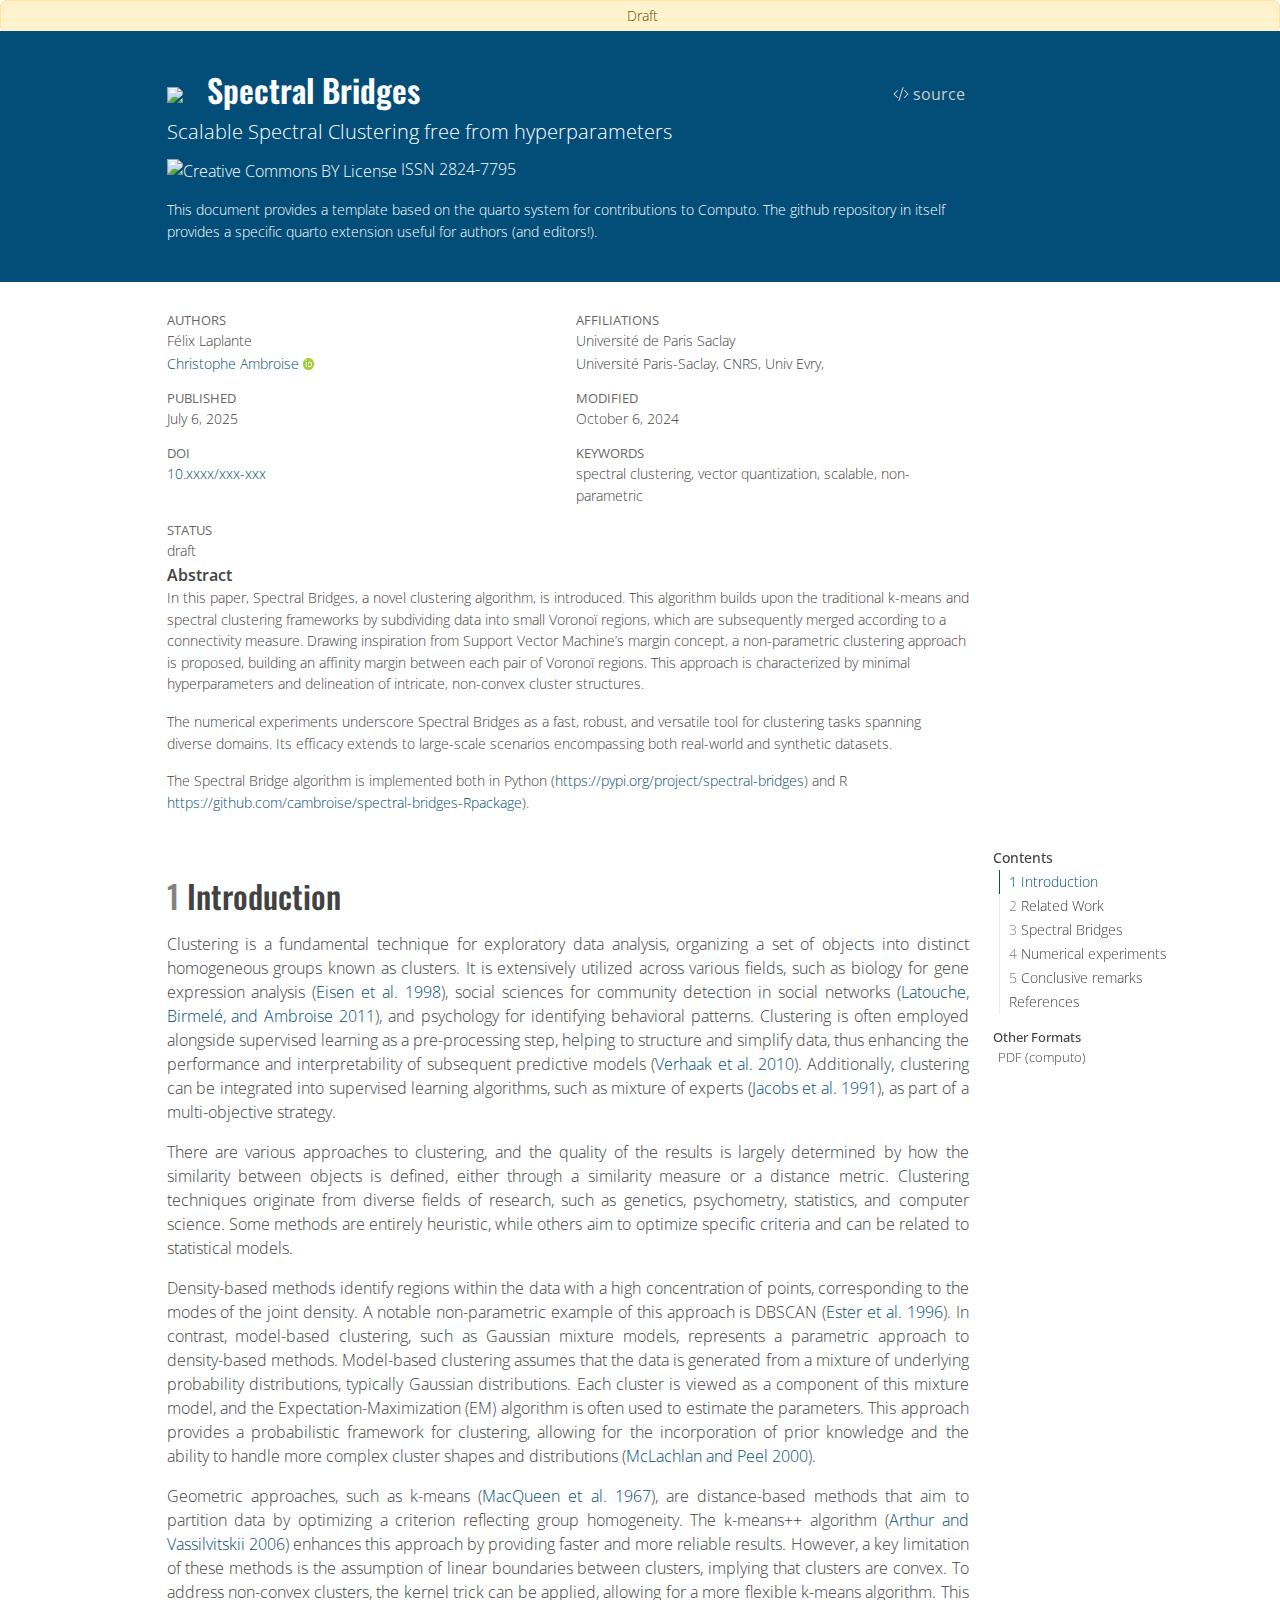
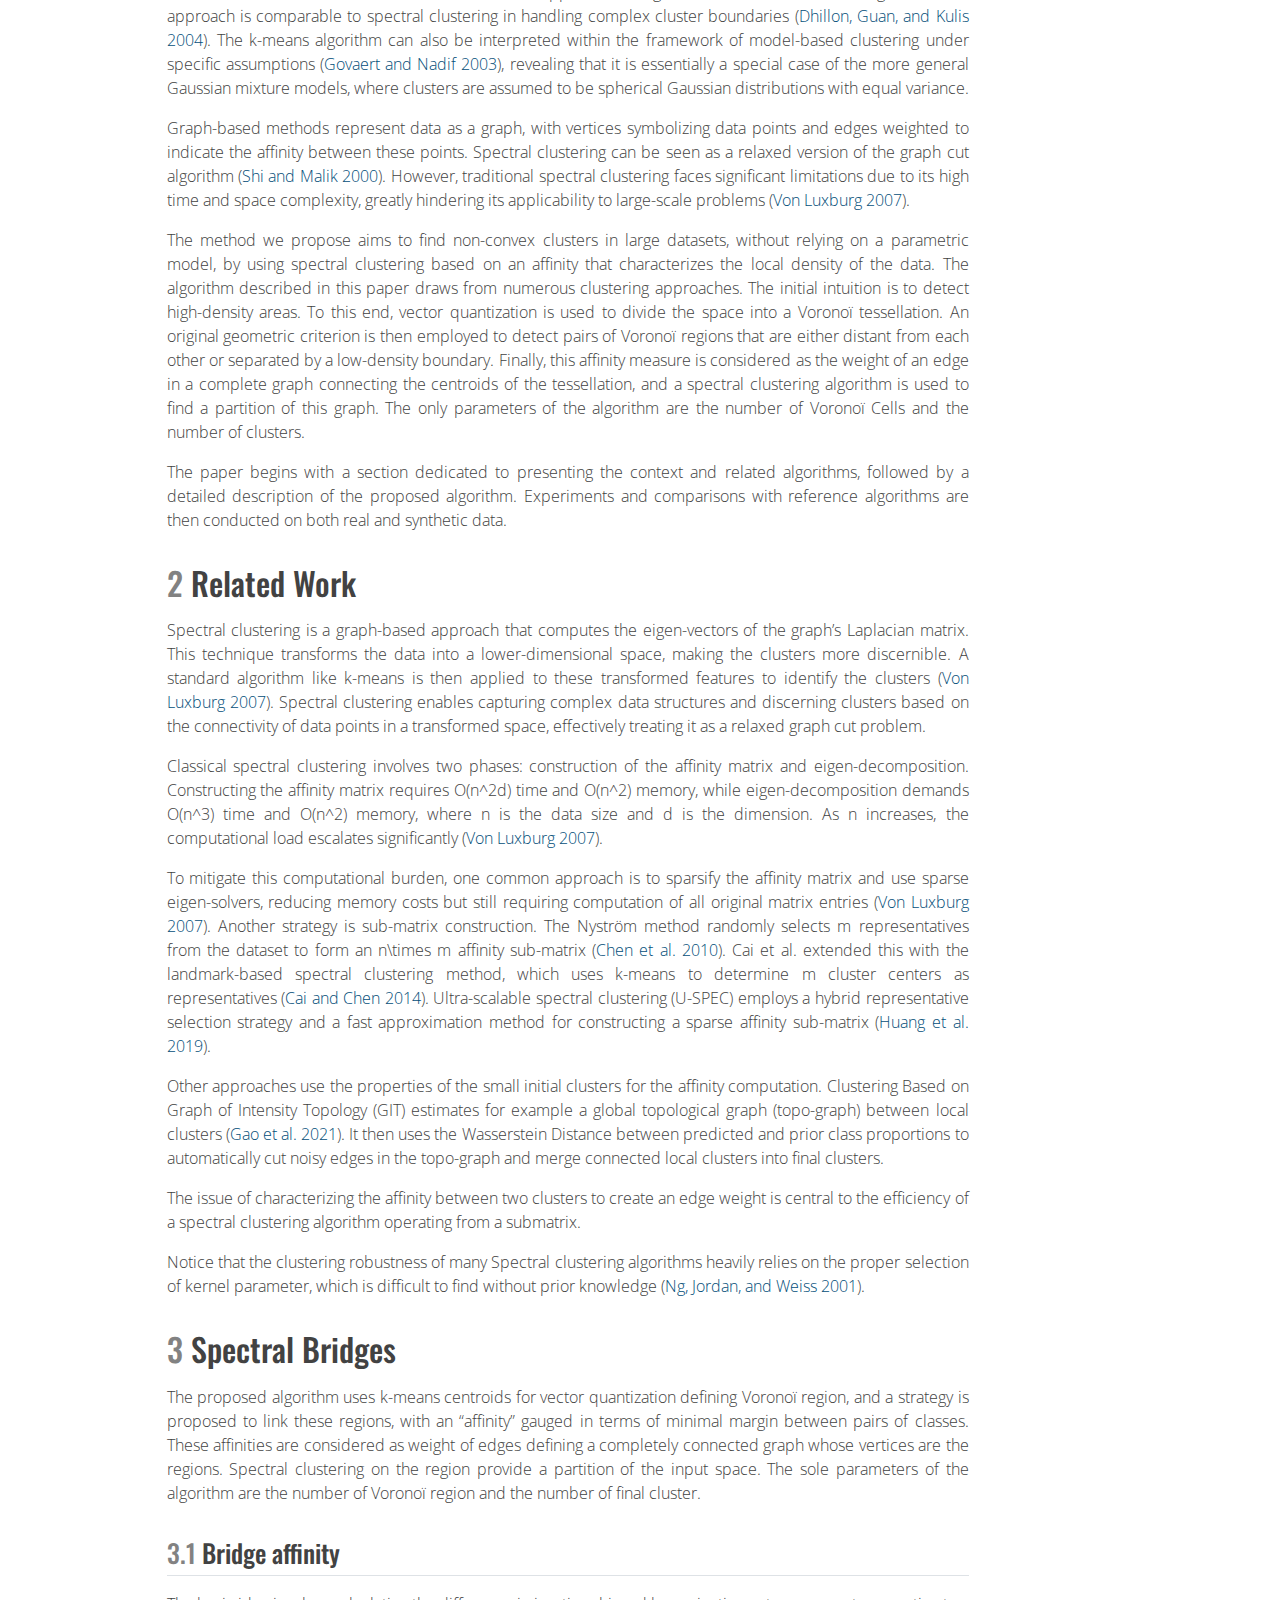
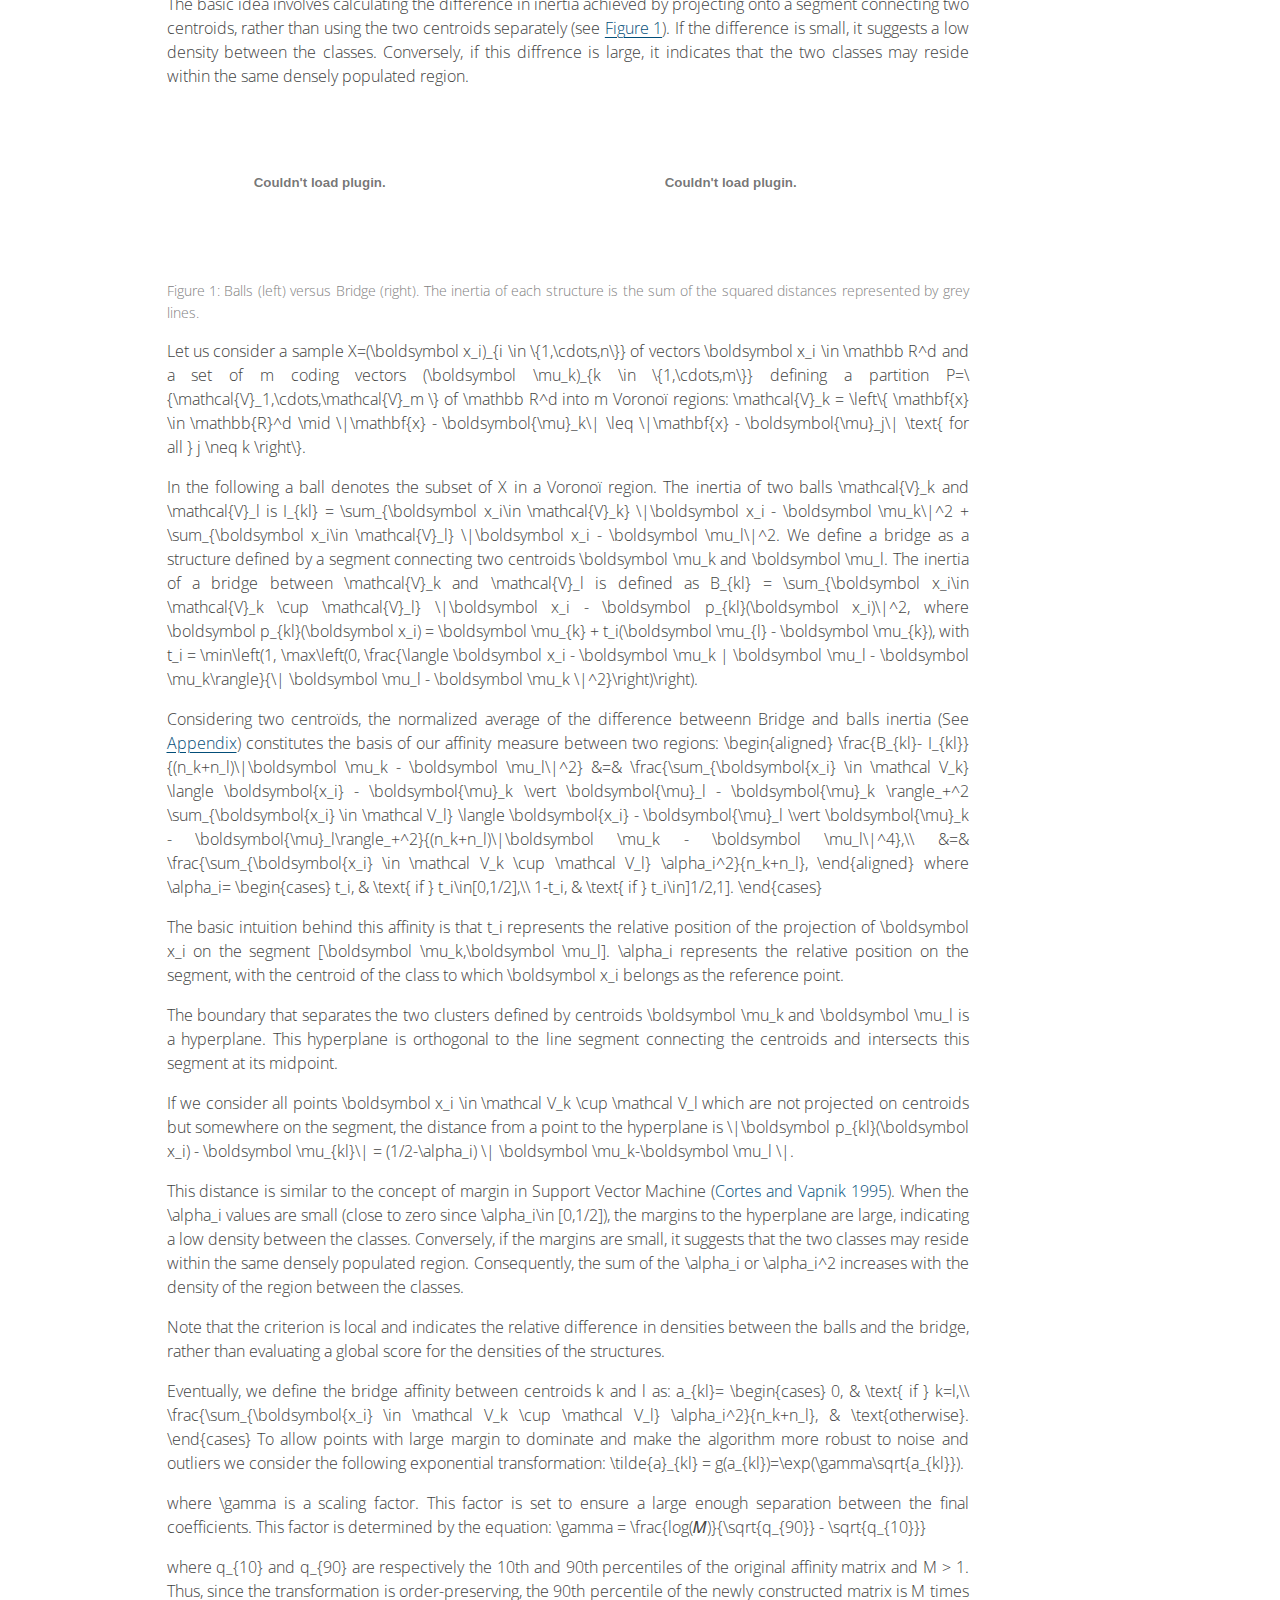
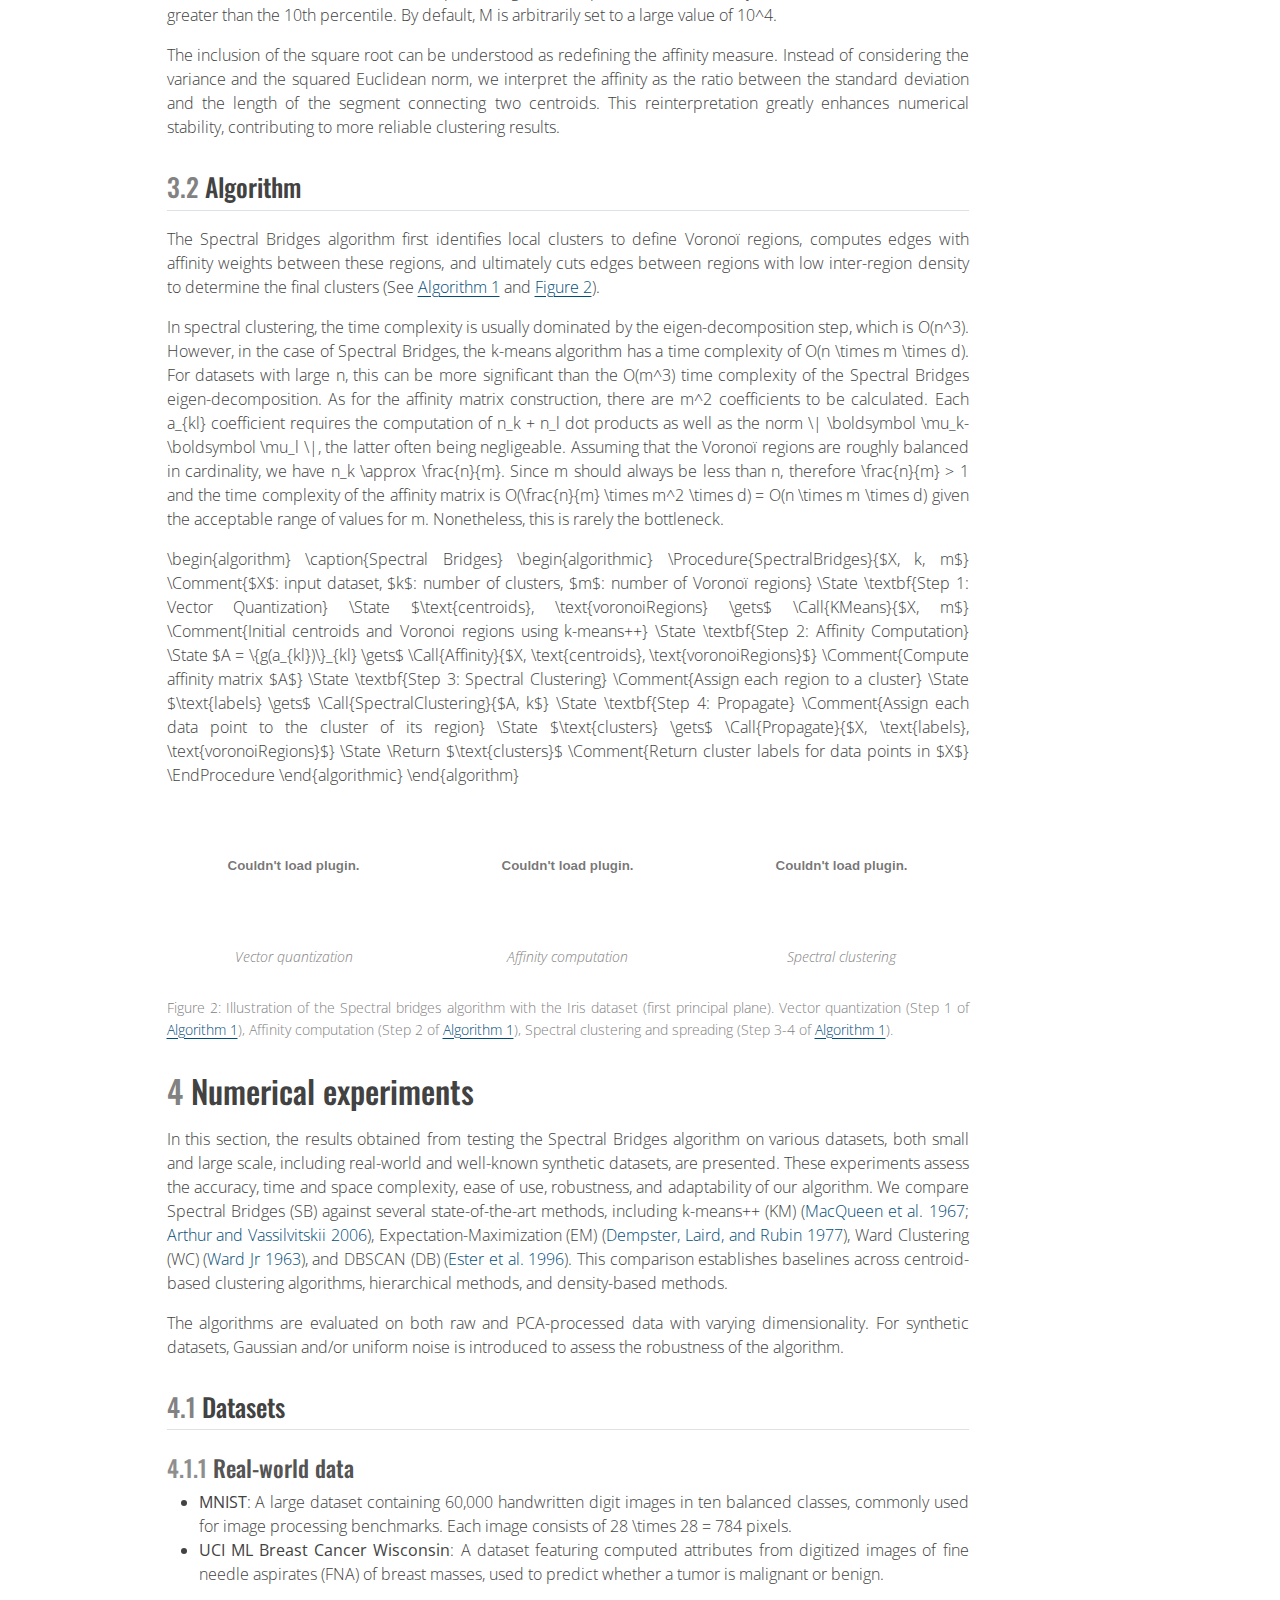
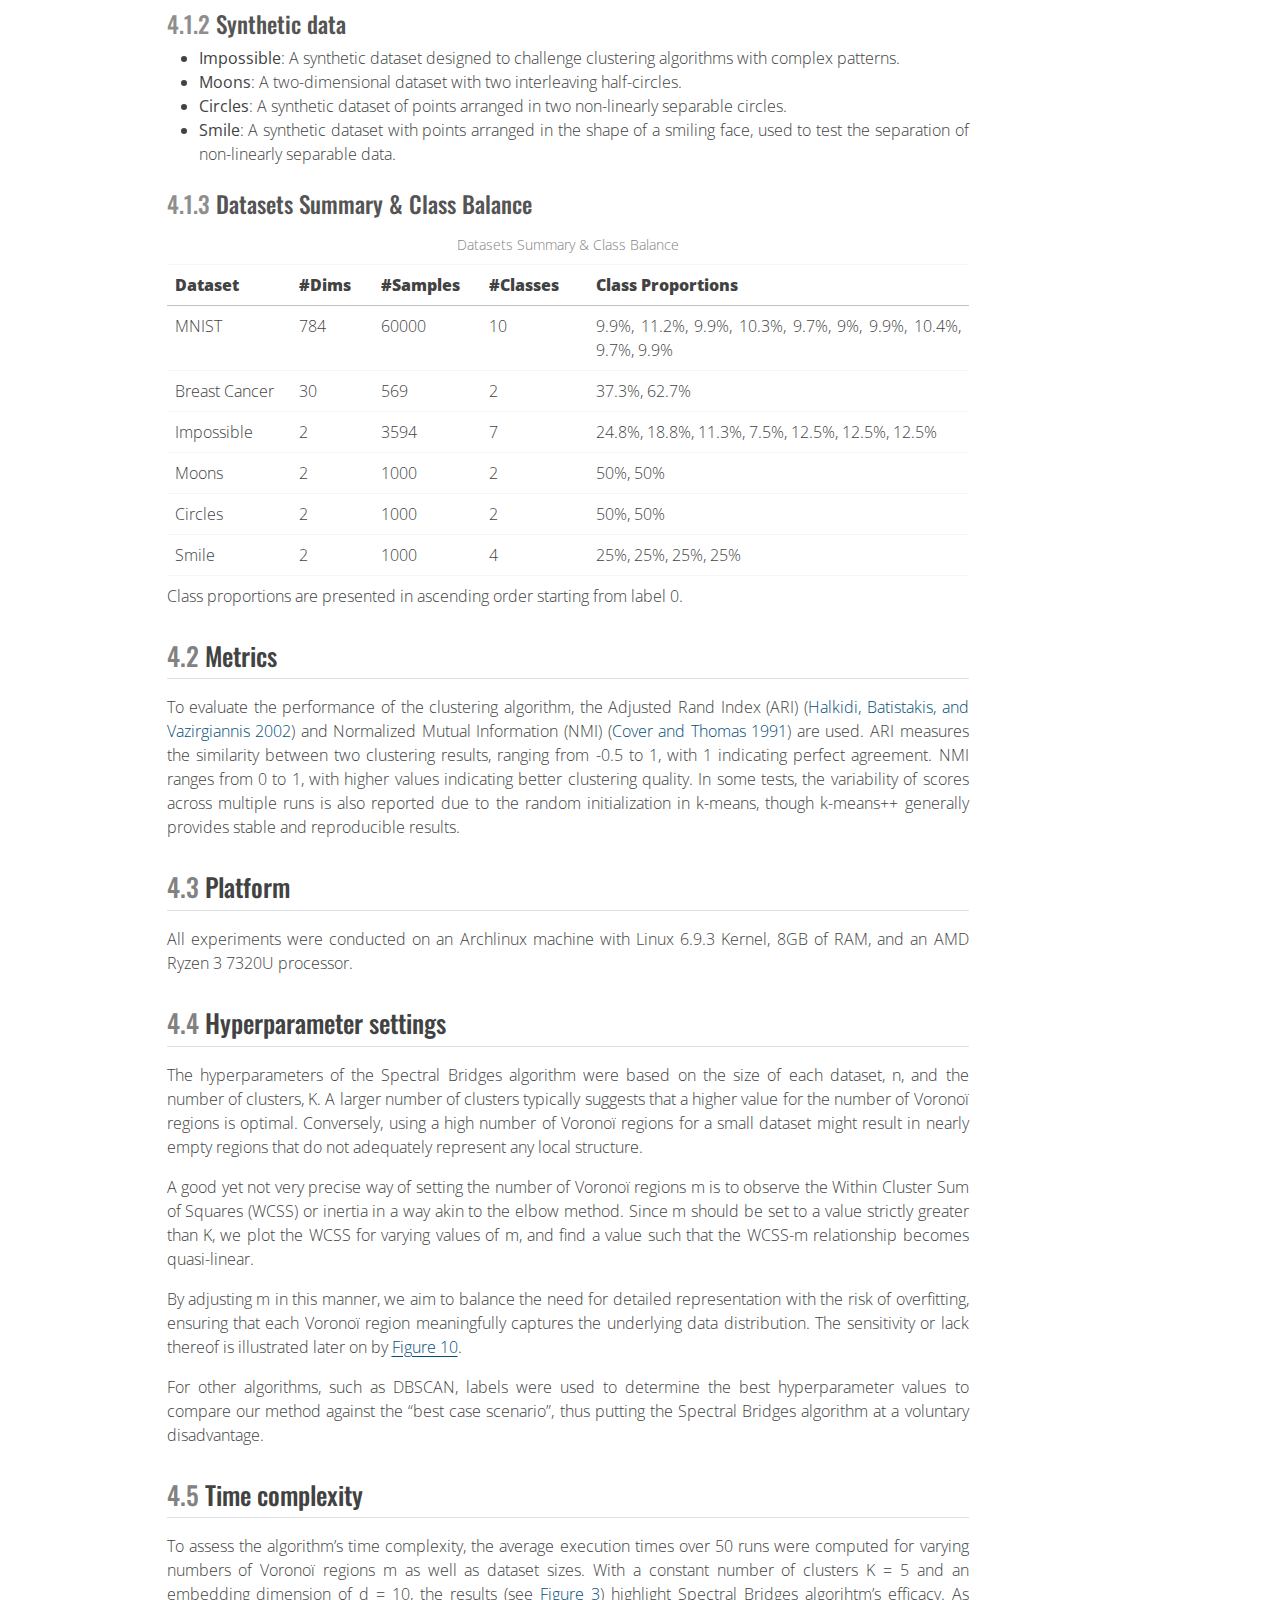
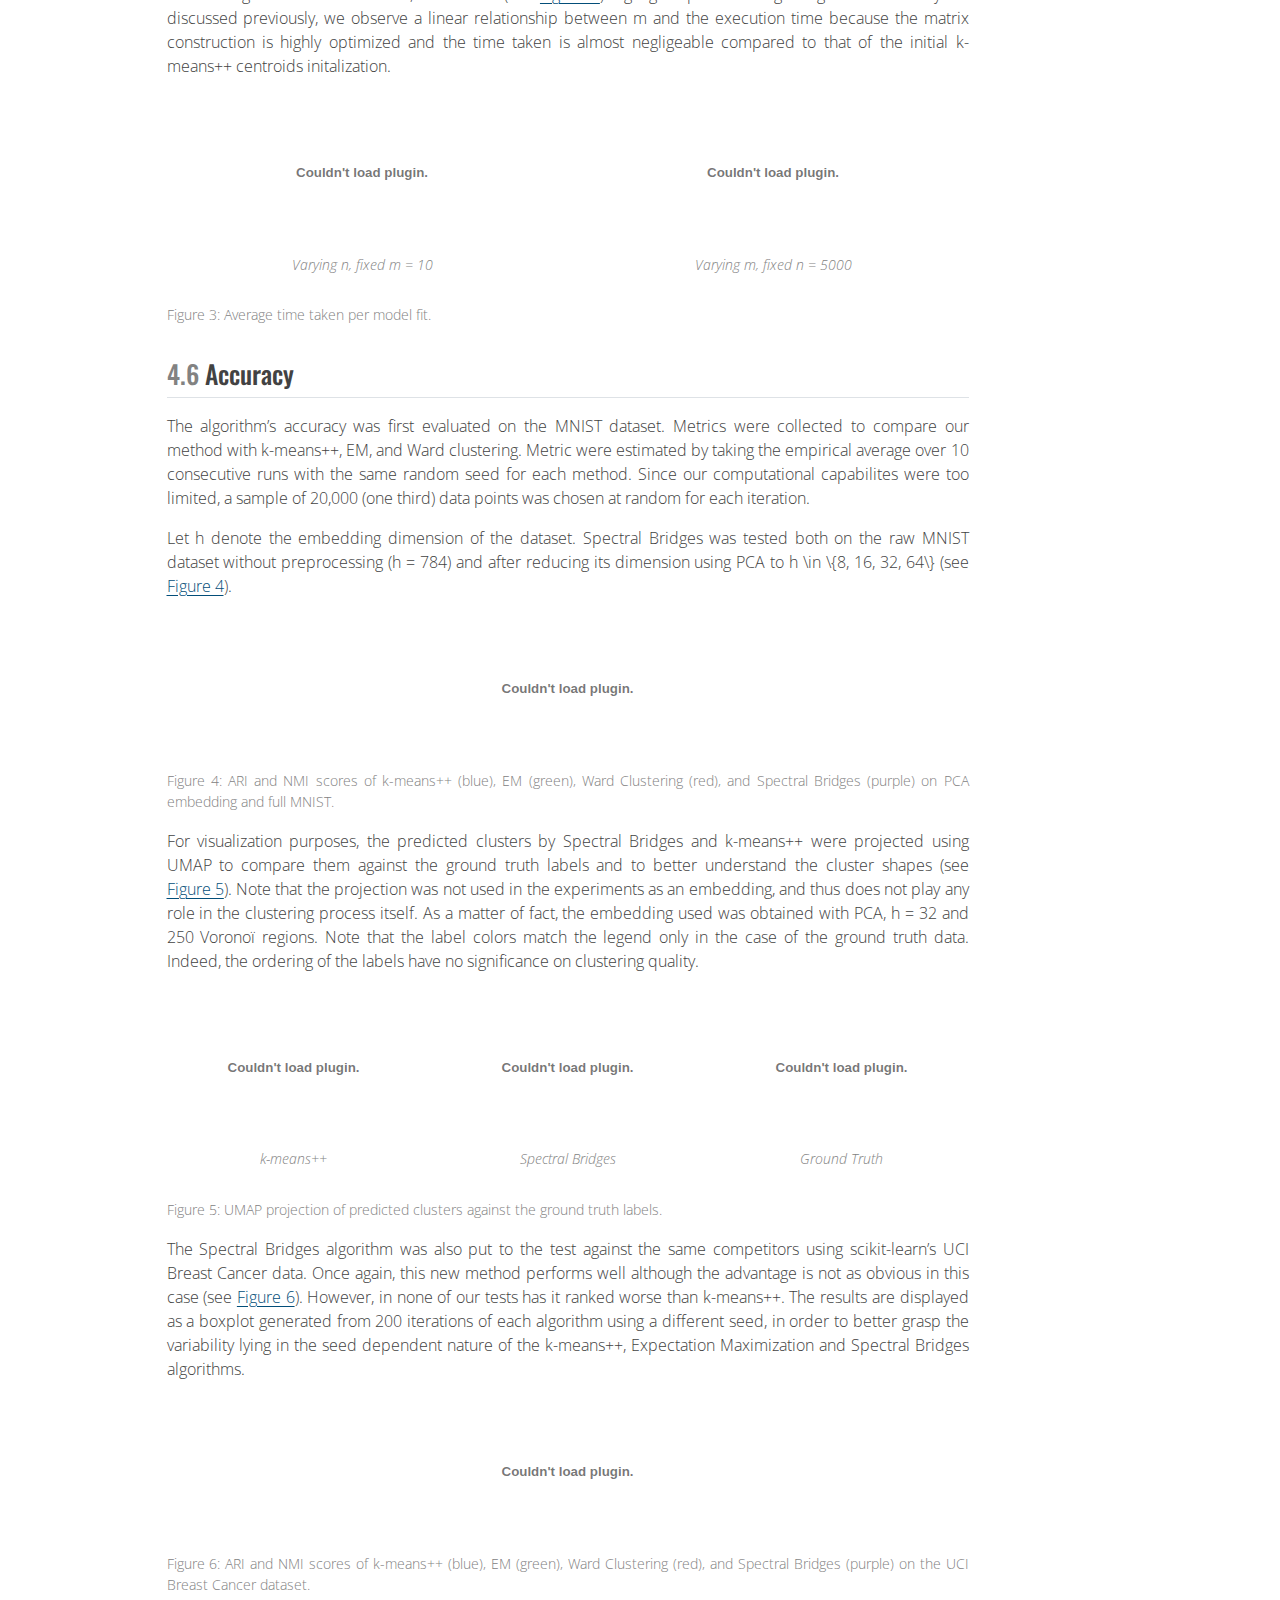
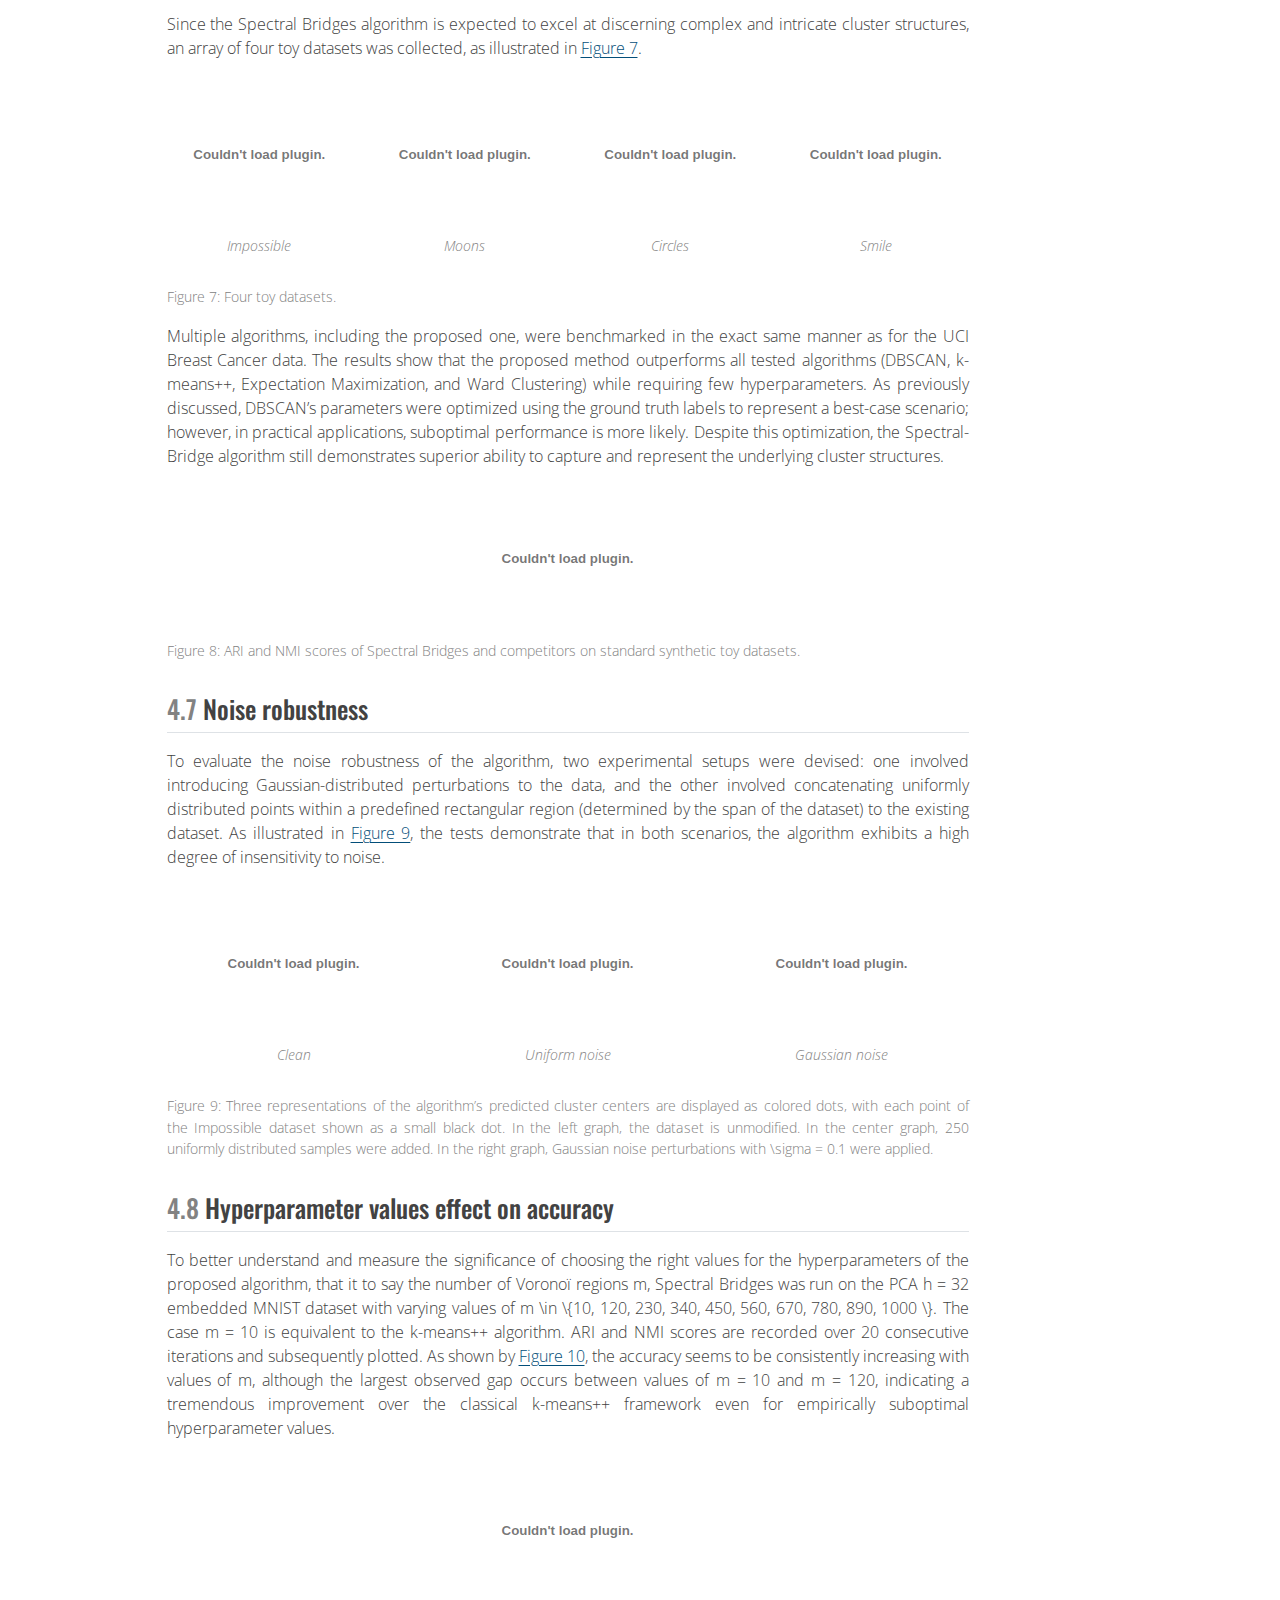
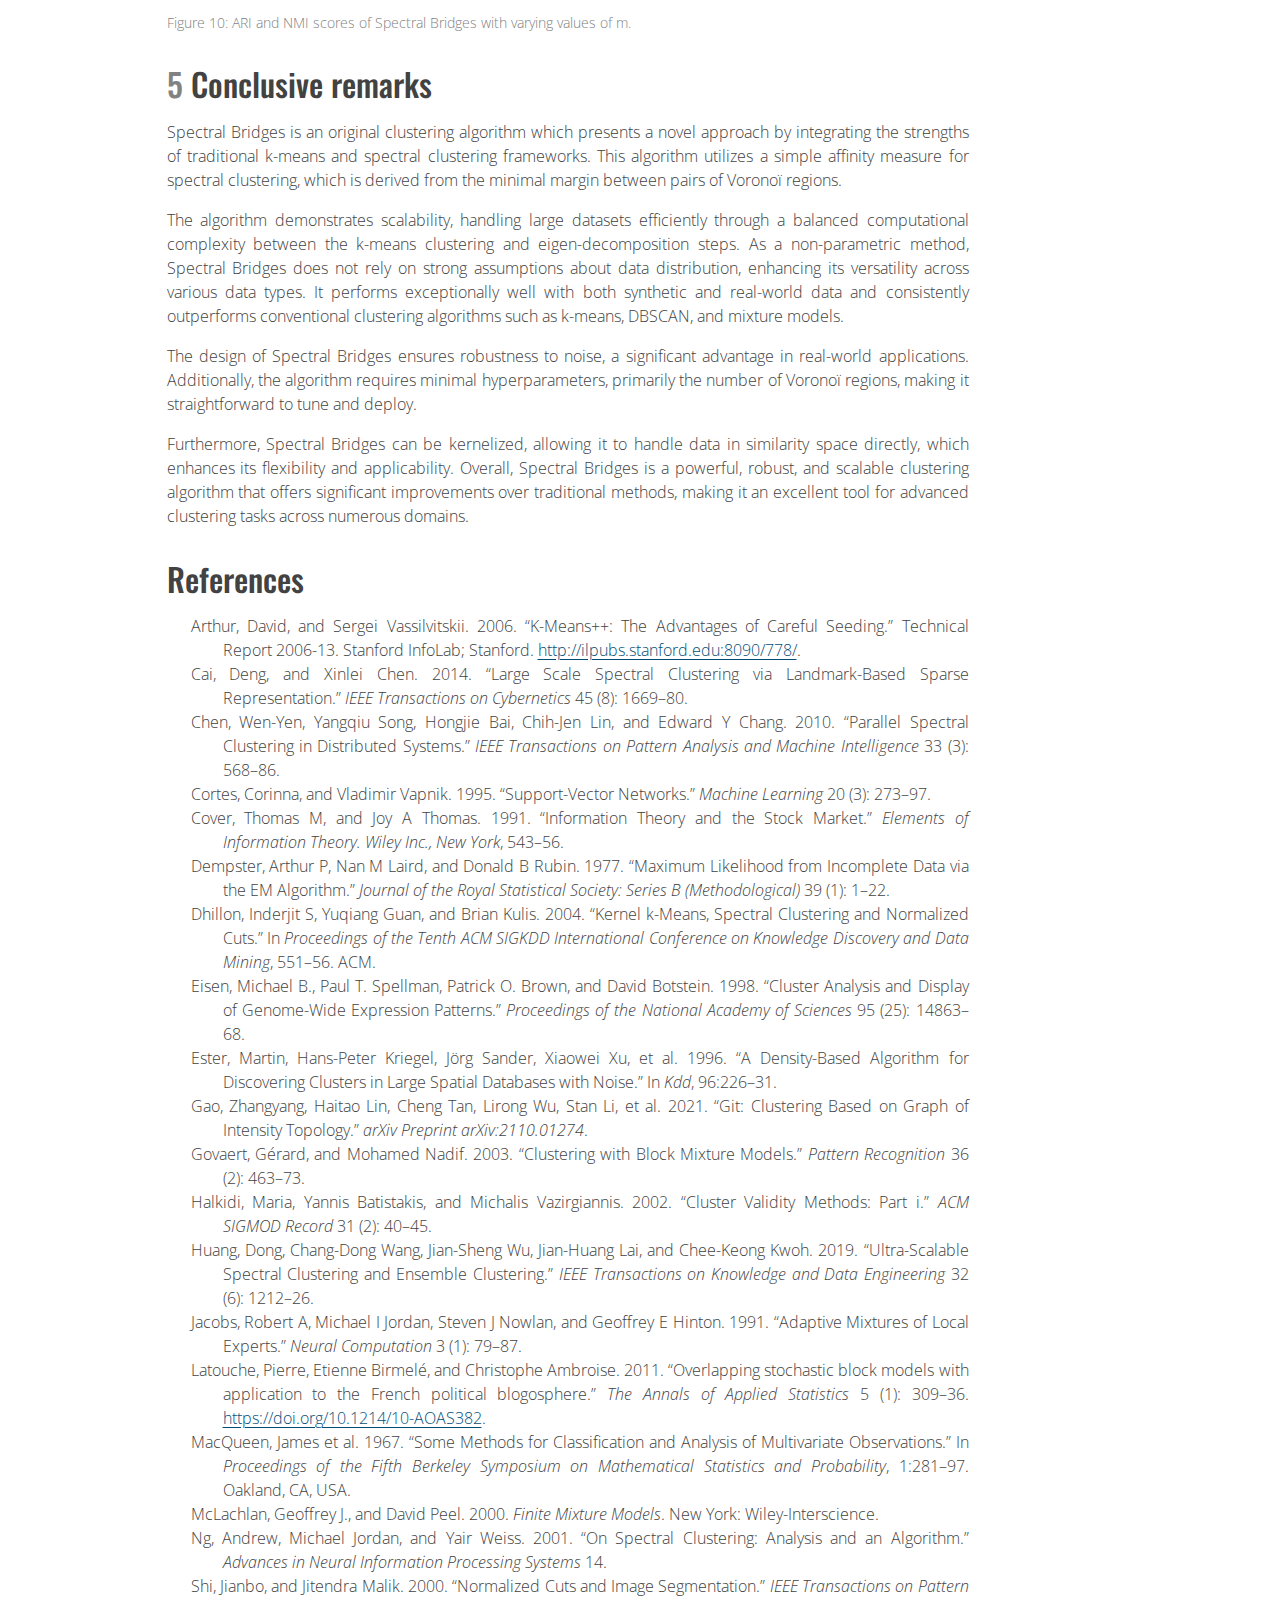
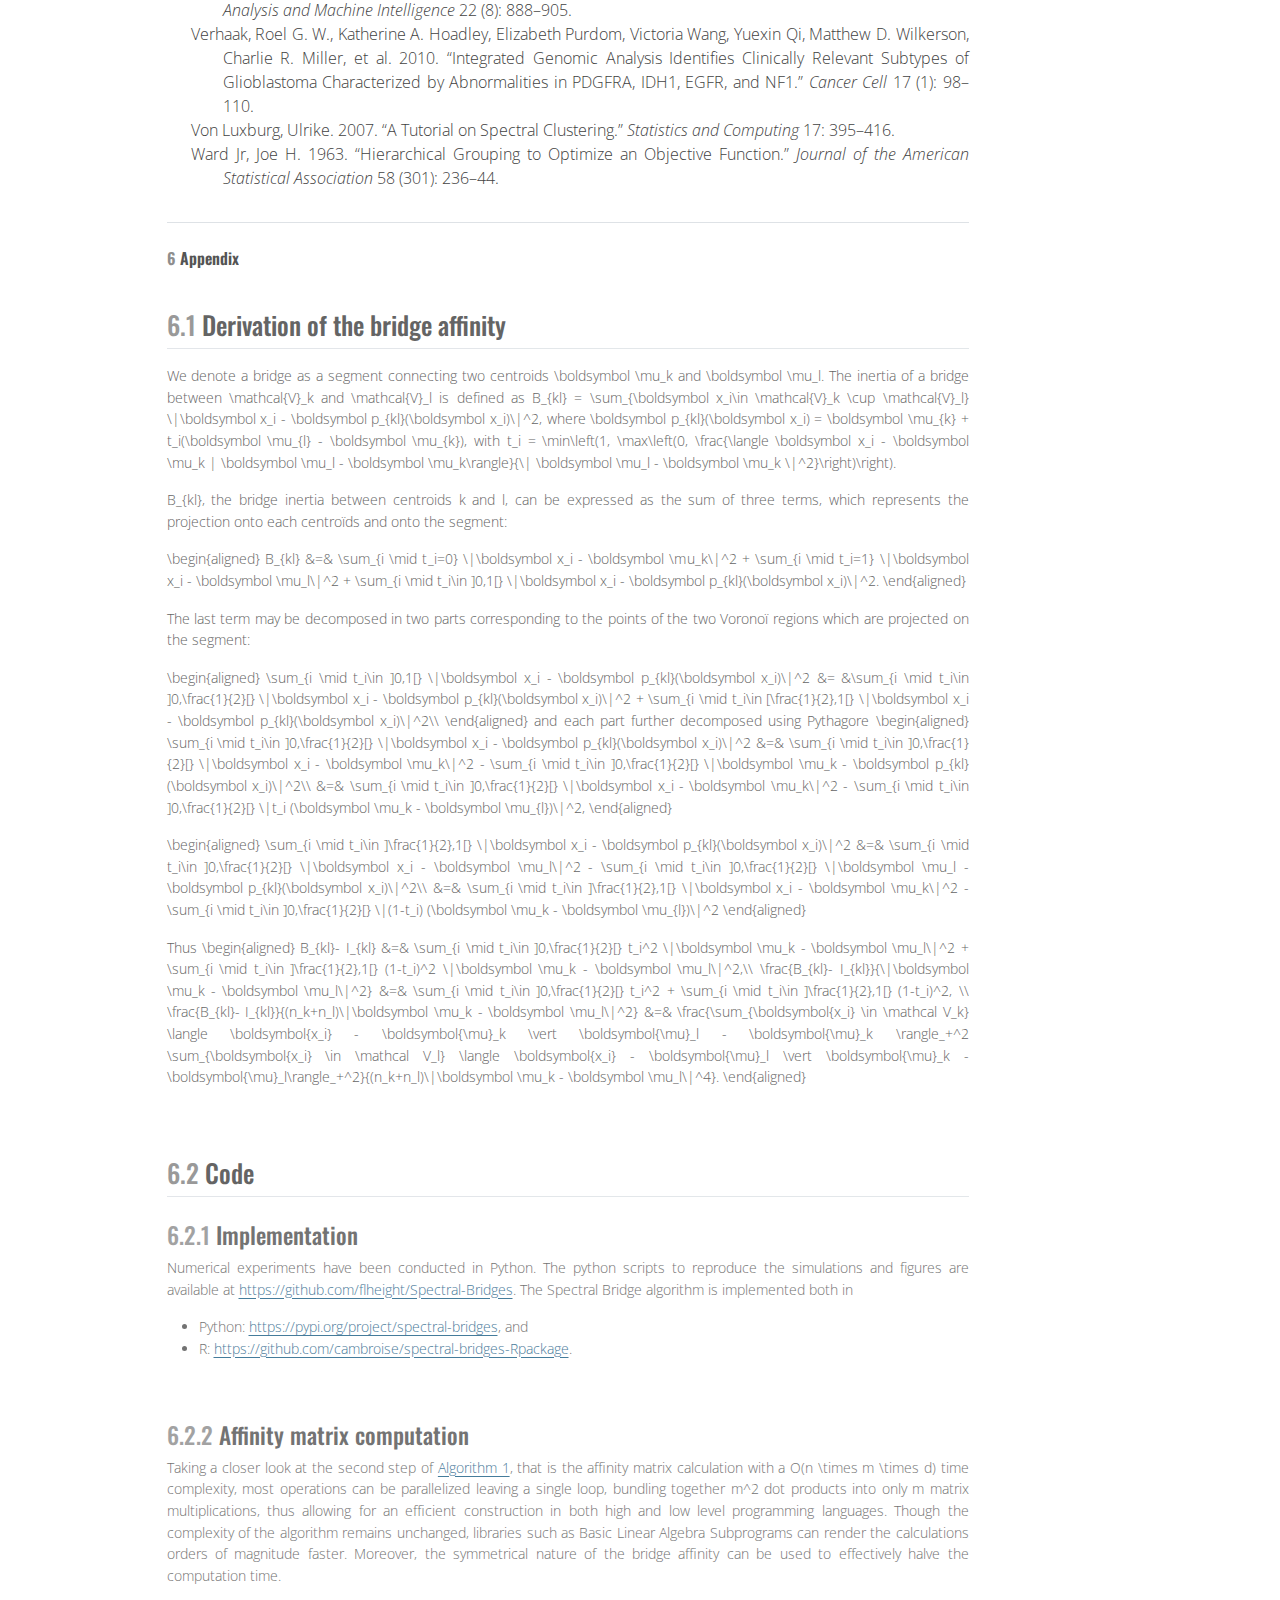
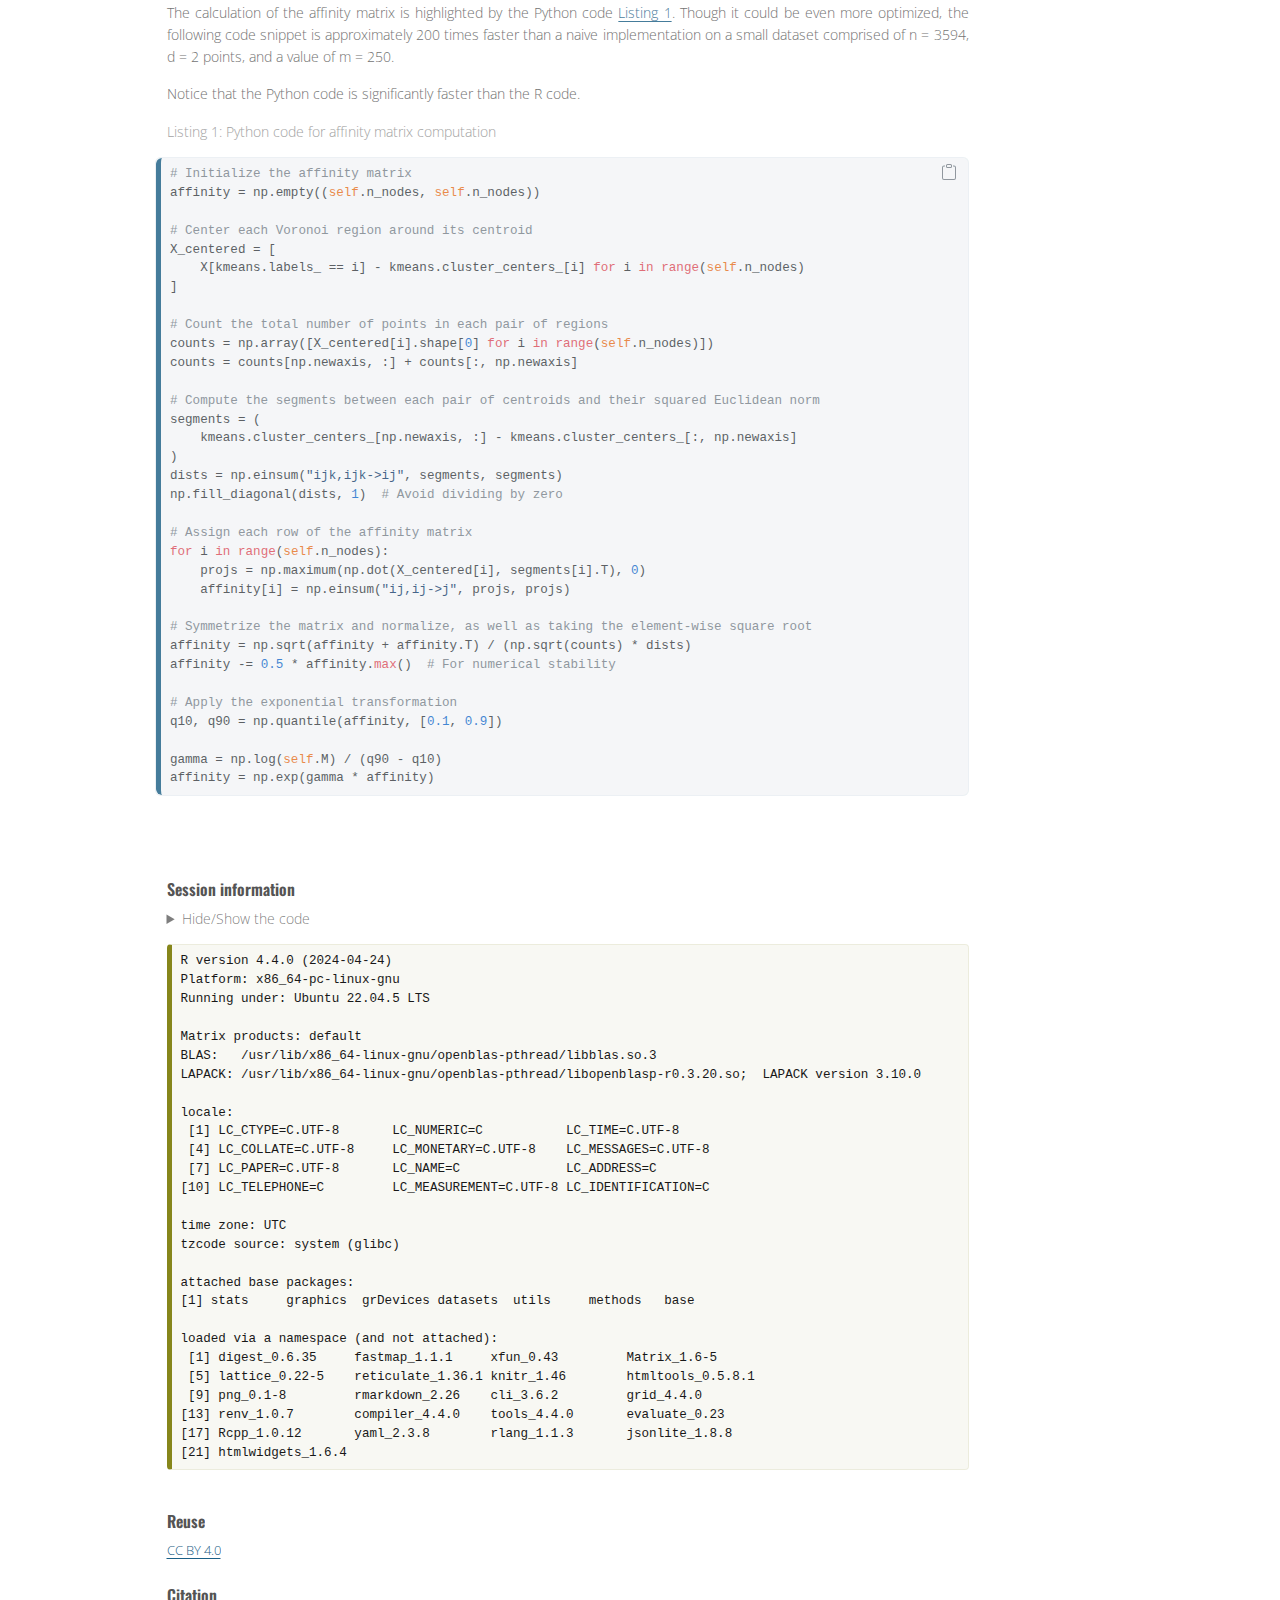
==== index.html @ 4c4749e1 "Built site for gh-pages" ====
<!DOCTYPE html>
<html xmlns="http://www.w3.org/1999/xhtml" lang="en" xml:lang="en"><head>

<meta charset="utf-8">
<meta name="generator" content="quarto-1.6.21">

<meta name="viewport" content="width=device-width, initial-scale=1.0, user-scalable=yes">

<meta name="author" content="Félix Laplante">
<meta name="author" content="Christophe Ambroise">
<meta name="dcterms.date" content="2025-07-06">
<meta name="keywords" content="spectral clustering, vector quantization, scalable, non-parametric">
<meta name="description" content="This document provides a template based on the quarto system for contributions to Computo. The github repository in itself provides a specific quarto extension useful for authors (and editors!).">

<title>Spectral Bridges</title>
<style>
code{white-space: pre-wrap;}
span.smallcaps{font-variant: small-caps;}
div.columns{display: flex; gap: min(4vw, 1.5em);}
div.column{flex: auto; overflow-x: auto;}
div.hanging-indent{margin-left: 1.5em; text-indent: -1.5em;}
ul.task-list{list-style: none;}
ul.task-list li input[type="checkbox"] {
  width: 0.8em;
  margin: 0 0.8em 0.2em -1em; /* quarto-specific, see https://github.com/quarto-dev/quarto-cli/issues/4556 */ 
  vertical-align: middle;
}
/* CSS for syntax highlighting */
pre > code.sourceCode { white-space: pre; position: relative; }
pre > code.sourceCode > span { line-height: 1.25; }
pre > code.sourceCode > span:empty { height: 1.2em; }
.sourceCode { overflow: visible; }
code.sourceCode > span { color: inherit; text-decoration: inherit; }
div.sourceCode { margin: 1em 0; }
pre.sourceCode { margin: 0; }
@media screen {
div.sourceCode { overflow: auto; }
}
@media print {
pre > code.sourceCode { white-space: pre-wrap; }
pre > code.sourceCode > span { display: inline-block; text-indent: -5em; padding-left: 5em; }
}
pre.numberSource code
  { counter-reset: source-line 0; }
pre.numberSource code > span
  { position: relative; left: -4em; counter-increment: source-line; }
pre.numberSource code > span > a:first-child::before
  { content: counter(source-line);
    position: relative; left: -1em; text-align: right; vertical-align: baseline;
    border: none; display: inline-block;
    -webkit-touch-callout: none; -webkit-user-select: none;
    -khtml-user-select: none; -moz-user-select: none;
    -ms-user-select: none; user-select: none;
    padding: 0 4px; width: 4em;
  }
pre.numberSource { margin-left: 3em;  padding-left: 4px; }
div.sourceCode
  {   }
@media screen {
pre > code.sourceCode > span > a:first-child::before { text-decoration: underline; }
}
/* CSS for citations */
div.csl-bib-body { }
div.csl-entry {
  clear: both;
  margin-bottom: 0em;
}
.hanging-indent div.csl-entry {
  margin-left:2em;
  text-indent:-2em;
}
div.csl-left-margin {
  min-width:2em;
  float:left;
}
div.csl-right-inline {
  margin-left:2em;
  padding-left:1em;
}
div.csl-indent {
  margin-left: 2em;
}</style>


<script src="spectral-bridges_files/libs/clipboard/clipboard.min.js"></script>
<script src="spectral-bridges_files/libs/quarto-html/quarto.js"></script>
<script src="spectral-bridges_files/libs/quarto-html/popper.min.js"></script>
<script src="spectral-bridges_files/libs/quarto-html/tippy.umd.min.js"></script>
<script src="spectral-bridges_files/libs/quarto-html/anchor.min.js"></script>
<link href="spectral-bridges_files/libs/quarto-html/tippy.css" rel="stylesheet">
<link href="spectral-bridges_files/libs/quarto-html/quarto-syntax-highlighting-6f7931aacaeb22aa467d6667c6f1725d.css" rel="stylesheet" id="quarto-text-highlighting-styles">
<script src="spectral-bridges_files/libs/bootstrap/bootstrap.min.js"></script>
<link href="spectral-bridges_files/libs/bootstrap/bootstrap-icons.css" rel="stylesheet">
<link href="spectral-bridges_files/libs/bootstrap/bootstrap-3d562f37409bf2d9a8bc8ded1d1c4080.min.css" rel="stylesheet" append-hash="true" id="quarto-bootstrap" data-mode="light">
<script src="spectral-bridges_files/libs/quarto-contrib/pseudocode-2.4/pseudocode.min.js"></script>
<link href="spectral-bridges_files/libs/quarto-contrib/pseudocode-2.4/pseudocode.min.css" rel="stylesheet">
<style>

      .quarto-title-block .quarto-title-banner h1,
      .quarto-title-block .quarto-title-banner h2,
      .quarto-title-block .quarto-title-banner h3,
      .quarto-title-block .quarto-title-banner h4,
      .quarto-title-block .quarto-title-banner h5,
      .quarto-title-block .quarto-title-banner h6
      {
        color: #FFFFFF;
      }

      .quarto-title-block .quarto-title-banner {
        color: #FFFFFF;
background: #034E79;
      }
</style>
<meta name="quarto:status" content="draft">

  <script>window.backupDefine = window.define; window.define = undefined;</script><script src="https://cdn.jsdelivr.net/npm/katex@latest/dist/katex.min.js"></script>
  <script>document.addEventListener("DOMContentLoaded", function () {
 var mathElements = document.getElementsByClassName("math");
 var macros = [];
 for (var i = 0; i < mathElements.length; i++) {
  var texText = mathElements[i].firstChild;
  if (mathElements[i].tagName == "SPAN") {
   katex.render(texText.data, mathElements[i], {
    displayMode: mathElements[i].classList.contains('display'),
    throwOnError: false,
    macros: macros,
    fleqn: false
   });
}}});
  </script>
  <script>window.define = window.backupDefine; window.backupDefine = undefined;</script><link rel="stylesheet" href="https://cdn.jsdelivr.net/npm/katex@latest/dist/katex.min.css">

<script type="text/javascript">
const typesetMath = (el) => {
  if (window.MathJax) {
    // MathJax Typeset
    window.MathJax.typeset([el]);
  } else if (window.katex) {
    // KaTeX Render
    var mathElements = el.getElementsByClassName("math");
    var macros = [];
    for (var i = 0; i < mathElements.length; i++) {
      var texText = mathElements[i].firstChild;
      if (mathElements[i].tagName == "SPAN") {
        window.katex.render(texText.data, mathElements[i], {
          displayMode: mathElements[i].classList.contains('display'),
          throwOnError: false,
          macros: macros,
          fleqn: false
        });
      }
    }
  }
}
window.Quarto = {
  typesetMath
};
</script>

<meta name="citation_title" content="Spectral Bridges">
<meta name="citation_keywords" content="spectral clustering,vector quantization,scalable,non-parametric">
<meta name="citation_author" content="Félix Laplante">
<meta name="citation_author" content="Christophe Ambroise">
<meta name="citation_publication_date" content="2025-07-06">
<meta name="citation_cover_date" content="2025-07-06">
<meta name="citation_year" content="2025">
<meta name="citation_online_date" content="2025-07-06">
<meta name="citation_fulltext_html_url" content="https://github.com/cambroise/spectral-bridges-computo">
<meta name="citation_doi" content="10.xxxx/xxx-xxx">
<meta name="citation_issn" content="2824-7795">
<meta name="citation_language" content="en">
<meta name="citation_journal_title" content="Computo">
<meta name="citation_reference" content="citation_title=On spectral clustering: Analysis and an algorithm;,citation_author=Andrew Ng;,citation_author=Michael Jordan;,citation_author=Yair Weiss;,citation_publication_date=2001;,citation_cover_date=2001;,citation_year=2001;,citation_volume=14;,citation_journal_title=Advances in neural information processing systems;">
<meta name="citation_reference" content="citation_title=Elements of information theory;,citation_author=Thomas M. Cover;,citation_author=Joy A. Thomas;,citation_publication_date=1991;,citation_cover_date=1991;,citation_year=1991;,citation_isbn=978-0-471-06259-2;">
<meta name="citation_reference" content="citation_title=Cluster validity methods: Part i;,citation_author=Maria Halkidi;,citation_author=Yannis Batistakis;,citation_author=Michalis Vazirgiannis;,citation_publication_date=2002;,citation_cover_date=2002;,citation_year=2002;,citation_issue=2;,citation_volume=31;,citation_journal_title=ACM SIGMOD Record;,citation_publisher=ACM New York, NY, USA;">
<meta name="citation_reference" content="citation_title=Information theory and the stock market;,citation_author=Thomas M Cover;,citation_author=Joy A Thomas;,citation_publication_date=1991;,citation_cover_date=1991;,citation_year=1991;,citation_journal_title=Elements of Information Theory. Wiley Inc., New York;">
<meta name="citation_reference" content="citation_title=Hierarchical grouping to optimize an objective function;,citation_author=Joe H Ward Jr;,citation_publication_date=1963;,citation_cover_date=1963;,citation_year=1963;,citation_issue=301;,citation_volume=58;,citation_journal_title=Journal of the American Statistical Association;,citation_publisher=Taylor &amp;amp;amp; Francis;">
<meta name="citation_reference" content="citation_title=Finite mixture models;,citation_author=Geoffrey J. McLachlan;,citation_author=David Peel;,citation_publication_date=2000;,citation_cover_date=2000;,citation_year=2000;,citation_isbn=9780471006268;">
<meta name="citation_reference" content="citation_title=Clustering with block mixture models;,citation_author=Gérard Govaert;,citation_author=Mohamed Nadif;,citation_publication_date=2003;,citation_cover_date=2003;,citation_year=2003;,citation_issue=2;,citation_volume=36;,citation_journal_title=Pattern Recognition;,citation_publisher=Elsevier;">
<meta name="citation_reference" content="citation_title=Kernel k-means, spectral clustering and normalized cuts;,citation_author=Inderjit S Dhillon;,citation_author=Yuqiang Guan;,citation_author=Brian Kulis;,citation_publication_date=2004;,citation_cover_date=2004;,citation_year=2004;,citation_conference_title=Proceedings of the tenth ACM SIGKDD international conference on knowledge discovery and data mining;,citation_conference=ACM;">
<meta name="citation_reference" content="citation_title=K-means++: The advantages of careful seeding;,citation_abstract=The k-means method is a widely used clustering technique that seeks to minimize the average squared distance between points in the same cluster. Although it offers no accuracy guarantees, its simplicity and speed are very appealing in practice. By augmenting k-means with a simple, randomized seeding technique, we obtain an algorithm that is $O(\log k)$-competitive with the optimal clustering. Experiments show our augmentation improves both the speed and the accuracy of k-means, often quite dramatically.;,citation_author=David Arthur;,citation_author=Sergei Vassilvitskii;,citation_publication_date=2006;,citation_cover_date=2006;,citation_year=2006;,citation_fulltext_html_url=http://ilpubs.stanford.edu:8090/778/;,citation_technical_report_institution=Stanford InfoLab; Stanford;,citation_technical_report_number=2006-13;">
<meta name="citation_reference" content="citation_title=Normalized cuts and image segmentation;,citation_author=Jianbo Shi;,citation_author=Jitendra Malik;,citation_publication_date=2000;,citation_cover_date=2000;,citation_year=2000;,citation_issue=8;,citation_volume=22;,citation_journal_title=IEEE Transactions on Pattern Analysis and Machine Intelligence;,citation_publisher=IEEE;">
<meta name="citation_reference" content="citation_title=Maximum likelihood from incomplete data via the EM algorithm;,citation_author=Arthur P Dempster;,citation_author=Nan M Laird;,citation_author=Donald B Rubin;,citation_publication_date=1977;,citation_cover_date=1977;,citation_year=1977;,citation_issue=1;,citation_volume=39;,citation_journal_title=Journal of the Royal Statistical Society: Series B (Methodological);,citation_publisher=Wiley Online Library;">
<meta name="citation_reference" content="citation_title=Integrated genomic analysis identifies clinically relevant subtypes of glioblastoma characterized by abnormalities in PDGFRA, IDH1, EGFR, and NF1;,citation_author=Roel G. W. Verhaak;,citation_author=Katherine A. Hoadley;,citation_author=Elizabeth Purdom;,citation_author=Victoria Wang;,citation_author=Yuexin Qi;,citation_author=Matthew D. Wilkerson;,citation_author=Charlie R. Miller;,citation_author=Li Ding;,citation_author=Todd Golub;,citation_author=Jill P. Mesirov;,citation_author=Gabriela Alexe;,citation_author=Michael Lawrence;,citation_author=Michael O’Kelly;,citation_author=Pablo Tamayo;,citation_author=Bruce A. Weir;,citation_author=Stacey Gabriel;,citation_author=Wendy Winckler;,citation_author=Shubhada Gupta;,citation_author=Henrik Bengtsson;,citation_author=Lakshmi Jakkula;,citation_author=Heidi S. Feiler;,citation_author=Jennifer G. Hodgson;,citation_author=Christopher D. James;,citation_author=Jann N. Sarkaria;,citation_author=Cameron Brennan;,citation_author=Arnold Kahn;,citation_author=Paul T. Spellman;,citation_author=Richard K. Wilson;,citation_author=Terence P. Speed;,citation_author=Joe W. Gray;,citation_author=Matthew Meyerson;,citation_author=Gad Getz;,citation_author=Charles M. Perou;,citation_author=D. Neil Hayes;,citation_publication_date=2010;,citation_cover_date=2010;,citation_year=2010;,citation_issue=1;,citation_volume=17;,citation_journal_title=Cancer Cell;,citation_publisher=Elsevier;">
<meta name="citation_reference" content="citation_title=Cluster analysis and display of genome-wide expression patterns;,citation_author=Michael B. Eisen;,citation_author=Paul T. Spellman;,citation_author=Patrick O. Brown;,citation_author=David Botstein;,citation_publication_date=1998;,citation_cover_date=1998;,citation_year=1998;,citation_issue=25;,citation_volume=95;,citation_journal_title=Proceedings of the National Academy of Sciences;,citation_publisher=National Acad Sciences;">
<meta name="citation_reference" content="citation_title=Overlapping stochastic block models with application to the French political blogosphere;,citation_author=Pierre Latouche;,citation_author=Etienne Birmelé;,citation_author=Christophe Ambroise;,citation_publication_date=2011;,citation_cover_date=2011;,citation_year=2011;,citation_fulltext_html_url=https://doi.org/10.1214/10-AOAS382;,citation_issue=1;,citation_doi=10.1214/10-AOAS382;,citation_volume=5;,citation_journal_title=The Annals of Applied Statistics;,citation_publisher=Institute of Mathematical Statistics;">
<meta name="citation_reference" content="citation_title=Adaptive mixtures of local experts;,citation_author=Robert A Jacobs;,citation_author=Michael I Jordan;,citation_author=Steven J Nowlan;,citation_author=Geoffrey E Hinton;,citation_publication_date=1991;,citation_cover_date=1991;,citation_year=1991;,citation_issue=1;,citation_volume=3;,citation_journal_title=Neural computation;,citation_publisher=MIT Press;">
<meta name="citation_reference" content="citation_title=Git: Clustering based on graph of intensity topology;,citation_author=Zhangyang Gao;,citation_author=Haitao Lin;,citation_author=Cheng Tan;,citation_author=Lirong Wu;,citation_author=Stan Li;,citation_author=others;,citation_publication_date=2021;,citation_cover_date=2021;,citation_year=2021;,citation_journal_title=arXiv preprint arXiv:2110.01274;">
<meta name="citation_reference" content="citation_title=Large scale spectral clustering via landmark-based sparse representation;,citation_author=Deng Cai;,citation_author=Xinlei Chen;,citation_publication_date=2014;,citation_cover_date=2014;,citation_year=2014;,citation_issue=8;,citation_volume=45;,citation_journal_title=IEEE transactions on cybernetics;,citation_publisher=IEEE;">
<meta name="citation_reference" content="citation_title=Parallel spectral clustering in distributed systems;,citation_author=Wen-Yen Chen;,citation_author=Yangqiu Song;,citation_author=Hongjie Bai;,citation_author=Chih-Jen Lin;,citation_author=Edward Y Chang;,citation_publication_date=2010;,citation_cover_date=2010;,citation_year=2010;,citation_issue=3;,citation_volume=33;,citation_journal_title=IEEE transactions on pattern analysis and machine intelligence;,citation_publisher=IEEE;">
<meta name="citation_reference" content="citation_title=Ultra-scalable spectral clustering and ensemble clustering;,citation_author=Dong Huang;,citation_author=Chang-Dong Wang;,citation_author=Jian-Sheng Wu;,citation_author=Jian-Huang Lai;,citation_author=Chee-Keong Kwoh;,citation_publication_date=2019;,citation_cover_date=2019;,citation_year=2019;,citation_issue=6;,citation_volume=32;,citation_journal_title=IEEE Transactions on Knowledge and Data Engineering;,citation_publisher=IEEE;">
<meta name="citation_reference" content="citation_title=Support-vector networks;,citation_author=Corinna Cortes;,citation_author=Vladimir Vapnik;,citation_publication_date=1995;,citation_cover_date=1995;,citation_year=1995;,citation_issue=3;,citation_volume=20;,citation_journal_title=Machine learning;,citation_publisher=Springer;">
<meta name="citation_reference" content="citation_title=Computo: Reproducible computational/algorithmic contributions in statistics and machine learning;,citation_author=Computo Team;,citation_publication_date=2021;,citation_cover_date=2021;,citation_year=2021;,citation_journal_title=computo;">
<meta name="citation_reference" content="citation_title=R: A language and environment for statistical computing;,citation_author=R Core Team;,citation_publication_date=2020;,citation_cover_date=2020;,citation_year=2020;,citation_fulltext_html_url=https://www.R-project.org/;">
<meta name="citation_reference" content="citation_title=Reticulate: Interface to python;,citation_author=Kevin Ushey;,citation_author=JJ Allaire;,citation_author=Yuan Tang;,citation_publication_date=2020;,citation_cover_date=2020;,citation_year=2020;,citation_fulltext_html_url=https://github.com/rstudio/reticulate;">
<meta name="citation_reference" content="citation_title=Python: An ecosystem for scientific computing;,citation_author=Fernando Perez;,citation_author=Brian E Granger;,citation_author=John D Hunter;,citation_publication_date=2011;,citation_cover_date=2011;,citation_year=2011;,citation_issue=2;,citation_volume=13;,citation_journal_title=Computing in Science
&amp;amp;amp; Engineering;,citation_publisher=AIP Publishing;">
<meta name="citation_reference" content="citation_title=Some methods for classification and analysis of multivariate observations;,citation_author=James MacQueen;,citation_author=others;,citation_publication_date=1967;,citation_cover_date=1967;,citation_year=1967;,citation_volume=1;,citation_conference_title=Proceedings of the fifth berkeley symposium on mathematical statistics and probability;,citation_conference=Oakland, CA, USA;">
<meta name="citation_reference" content="citation_title=On a class of repulsive mixture models;,citation_abstract=Finite or infinite mixture models are routinely used in Bayesian statistical practice for tasks such as clustering or density estimation. Such models are very attractive due to their flexibility and tractability. However, a common problem in fitting these or other discrete models to data is that they tend to produce a large number of overlapping clusters. Some attention has been given in the statistical literature to models that include a repulsive feature, i.e., that encourage separation of mixture components. We study here a method that has been shown to achieve this goal without sacrificing flexibility or model fit. The model is a special case of Gibbs measures, with a parameter that controls the level of repulsion that allows construction of d-dimensional probability densities whose coordinates tend to repel each other. This approach was successfully used for density regression in Quinlan et al. (J Stat Comput Simul 88(15):2931–2947, 2018). We detail some of the global properties of the repulsive family of distributions and offer some further insight by means of a small simulation study.;,citation_author=José J. Quinlan;,citation_author=Fernando A. Quintana;,citation_author=Garritt L. Page;,citation_publication_date=2021-06-01;,citation_cover_date=2021-06-01;,citation_year=2021;,citation_fulltext_html_url=https://doi.org/10.1007/s11749-020-00726-y;,citation_issue=2;,citation_doi=10.1007/s11749-020-00726-y;,citation_issn=1863-8260;,citation_volume=30;,citation_journal_title=TEST;">
<meta name="citation_reference" content="citation_title=A stochastic PCA and SVD algorithm with an exponential convergence rate;,citation_abstract=We describe and analyze a simple algorithm for principal component analysis and singular value decomposition, VR-PCA, which uses computationally cheap stochastic iterations, yet converges exponentially fast to the optimal solution. In contrast, existing algorithms suffer either from slow convergence, or computationally intensive iterations whose runtime scales with the data size. The algorithm builds on a recent variance-reduced stochastic gradient technique, which was previously analyzed for strongly convex optimization, whereas here we apply it to an inherently non-convex problem, using a very different analysis.;,citation_author=Ohad Shamir;,citation_editor=Francis Bach;,citation_editor=David Blei;,citation_publication_date=2015;,citation_cover_date=2015;,citation_year=2015;,citation_fulltext_html_url=https://proceedings.mlr.press/v37/shamir15.html;,citation_volume=37;,citation_conference_title=Proceedings of the 32nd international conference on machine learning;,citation_conference=PMLR;,citation_series_title=Proceedings of machine learning research;">
<meta name="citation_reference" content="citation_title=Approche probabiliste en classification automatique et contraintes de voisinage;,citation_author=Christophe Ambroise;,citation_publication_date=1996;,citation_cover_date=1996;,citation_year=1996;,citation_dissertation_institution=Compiègne;">
<meta name="citation_reference" content="citation_title=The self-organizing map;,citation_author=Teuvo Kohonen;,citation_publication_date=1990;,citation_cover_date=1990;,citation_year=1990;,citation_issue=9;,citation_volume=78;,citation_journal_title=Proceedings of the IEEE;,citation_publisher=IEEE;">
<meta name="citation_reference" content="citation_title=A tutorial on spectral clustering;,citation_author=Ulrike Von Luxburg;,citation_publication_date=2007;,citation_cover_date=2007;,citation_year=2007;,citation_volume=17;,citation_journal_title=Statistics and computing;,citation_publisher=Springer;">
<meta name="citation_reference" content="citation_title=A density-based algorithm for discovering clusters in large spatial databases with noise;,citation_author=Martin Ester;,citation_author=Hans-Peter Kriegel;,citation_author=Jörg Sander;,citation_author=Xiaowei Xu;,citation_author=others;,citation_publication_date=1996;,citation_cover_date=1996;,citation_year=1996;,citation_volume=96;,citation_conference_title=Kdd;">
<meta name="citation_reference" content="citation_title=The art of writing a scientific article;,citation_author=J. Geer;,citation_author=J. A. J. Hanraads;,citation_author=R. A. Lupton;,citation_publication_date=2000;,citation_cover_date=2000;,citation_year=2000;,citation_volume=163;,citation_journal_title=J. Sci. Commun.;">
<meta name="citation_reference" content="citation_title=The elements of style;,citation_author=W. Strunk Jr.;,citation_author=E. B. White;,citation_publication_date=1979;,citation_cover_date=1979;,citation_year=1979;">
<meta name="citation_reference" content="citation_title=How to prepare an electronic version of your article;,citation_author=G. R. Mettam;,citation_author=L. B. Adams;,citation_editor=B. S. Jones;,citation_editor=R. Z. Smith;,citation_publication_date=1999;,citation_cover_date=1999;,citation_year=1999;,citation_inbook_title=Introduction to the electronic age;">
</head>

<body><div id="quarto-draft-alert" class="alert alert-warning"><i class="bi bi-pencil-square"></i>Draft</div>

<header id="title-block-header" class="quarto-title-block default page-columns page-full">
  
  <div class="quarto-title-banner page-columns page-full">
    <div class="quarto-title column-body">
      <div class="quarto-title-block"><div><h1 class="title"><a href="https://computo.sfds.asso.fr">
        <img src="https://computo.sfds.asso.fr/assets/img/logo_notext_white.png" height="60px">
      </a> &nbsp; Spectral Bridges</h1><button type="button" class="btn code-tools-button" id="quarto-code-tools-source"><i class="bi"></i> source</button></div></div>
            <p class="subtitle lead">Scalable Spectral Clustering free from hyperparameters</p>
            <p><a href="http://creativecommons.org/licenses/by/4.0/"><img src="https://i.creativecommons.org/l/by/4.0/80x15.png" alt="Creative Commons BY License"></a>
ISSN 2824-7795</p>
            <div>
        <div class="description">
          <p>This document provides a template based on the quarto system for contributions to Computo. The github repository in itself provides a specific quarto extension useful for authors (and editors!).</p>
        </div>
      </div>
                </div>
  </div>
    
    <div class="quarto-title-meta-author">
      <div class="quarto-title-meta-heading">Authors</div>
      <div class="quarto-title-meta-heading">Affiliations</div>
          
          <div class="quarto-title-meta-contents">
        Félix Laplante 
      </div>
          
          <div class="quarto-title-meta-contents">
              <p class="affiliation">
                  Université de Paris Saclay
                </p>
            </div>
            <div class="quarto-title-meta-contents">
        <a href="https://computo.sfds.asso.fr">Christophe Ambroise</a> <a href="https://orcid.org/0000-0002-8148-0346" class="quarto-title-author-orcid"> <img src="[data-uri]"></a>
      </div>
          
          <div class="quarto-title-meta-contents">
              <p class="affiliation">
                  Université Paris-Saclay, CNRS, Univ Evry,
                </p>
            </div>
        </div>
                    
  <div class="quarto-title-meta">
                                
      <div>
      <div class="quarto-title-meta-heading">Published</div>
      <div class="quarto-title-meta-contents">
        <p class="date">July 6, 2025</p>
      </div>
    </div>
                                    
      <div>
      <div class="quarto-title-meta-heading">Modified</div>
      <div class="quarto-title-meta-contents">
        <p class="date-modified">October 6, 2024</p>
      </div>
    </div>
      
      <div>
      <div class="quarto-title-meta-heading">Doi</div>
      <div class="quarto-title-meta-contents">
        <p class="doi">
          <a href="https://doi.org/10.xxxx/xxx-xxx">10.xxxx/xxx-xxx</a>
        </p>
      </div>
    </div>
                  
      <div>
      <div class="quarto-title-meta-heading">Keywords</div>
      <div class="quarto-title-meta-contents">
        <p class="date">spectral clustering, vector quantization, scalable, non-parametric</p>
      </div>
    </div>
    
    <div>
      <div class="quarto-title-meta-heading">Status</div>
      <div class="quarto-title-meta-contents">
              <p class="date">draft</p>
                  </div>
    </div>

  </div>
                                                
  <div>
    <div class="abstract">
    <div class="abstract-title">Abstract</div>
      <p>In this paper, Spectral Bridges, a novel clustering algorithm, is introduced. This algorithm builds upon the traditional k-means and spectral clustering frameworks by subdividing data into small Voronoï regions, which are subsequently merged according to a connectivity measure. Drawing inspiration from Support Vector Machine’s margin concept, a non-parametric clustering approach is proposed, building an affinity margin between each pair of Voronoï regions. This approach is characterized by minimal hyperparameters and delineation of intricate, non-convex cluster structures.</p>
      <p>The numerical experiments underscore Spectral Bridges as a fast, robust, and versatile tool for clustering tasks spanning diverse domains. Its efficacy extends to large-scale scenarios encompassing both real-world and synthetic datasets.</p>
      <p>The Spectral Bridge algorithm is implemented both in Python (<a href="https://pypi.org/project/spectral-bridges" class="uri">https://pypi.org/project/spectral-bridges</a>) and R <a href="https://github.com/cambroise/spectral-bridges-Rpackage" class="uri">https://github.com/cambroise/spectral-bridges-Rpackage</a>).</p>
    </div>
  </div>

  </header><div id="quarto-content" class="page-columns page-rows-contents page-layout-article">
<div id="quarto-margin-sidebar" class="sidebar margin-sidebar">
  <nav id="TOC" role="doc-toc" class="toc-active">
    <h2 id="toc-title">Contents</h2>
   
  <ul>
  <li><a href="#introduction" id="toc-introduction" class="nav-link active" data-scroll-target="#introduction"><span class="header-section-number">1</span> Introduction</a></li>
  <li><a href="#related-work" id="toc-related-work" class="nav-link" data-scroll-target="#related-work"><span class="header-section-number">2</span> Related Work</a></li>
  <li><a href="#spectral-bridges" id="toc-spectral-bridges" class="nav-link" data-scroll-target="#spectral-bridges"><span class="header-section-number">3</span> Spectral Bridges</a>
  <ul class="collapse">
  <li><a href="#sec-bridge-affinity" id="toc-sec-bridge-affinity" class="nav-link" data-scroll-target="#sec-bridge-affinity"><span class="header-section-number">3.1</span> Bridge affinity</a></li>
  <li><a href="#algorithm" id="toc-algorithm" class="nav-link" data-scroll-target="#algorithm"><span class="header-section-number">3.2</span> Algorithm</a></li>
  </ul></li>
  <li><a href="#numerical-experiments" id="toc-numerical-experiments" class="nav-link" data-scroll-target="#numerical-experiments"><span class="header-section-number">4</span> Numerical experiments</a>
  <ul class="collapse">
  <li><a href="#datasets" id="toc-datasets" class="nav-link" data-scroll-target="#datasets"><span class="header-section-number">4.1</span> Datasets</a>
  <ul class="collapse">
  <li><a href="#real-world-data" id="toc-real-world-data" class="nav-link" data-scroll-target="#real-world-data"><span class="header-section-number">4.1.1</span> Real-world data</a></li>
  <li><a href="#synthetic-data" id="toc-synthetic-data" class="nav-link" data-scroll-target="#synthetic-data"><span class="header-section-number">4.1.2</span> Synthetic data</a></li>
  <li><a href="#datasets-summary-class-balance" id="toc-datasets-summary-class-balance" class="nav-link" data-scroll-target="#datasets-summary-class-balance"><span class="header-section-number">4.1.3</span> Datasets Summary &amp; Class Balance</a></li>
  </ul></li>
  <li><a href="#metrics" id="toc-metrics" class="nav-link" data-scroll-target="#metrics"><span class="header-section-number">4.2</span> Metrics</a></li>
  <li><a href="#platform" id="toc-platform" class="nav-link" data-scroll-target="#platform"><span class="header-section-number">4.3</span> Platform</a></li>
  <li><a href="#hyperparameter-settings" id="toc-hyperparameter-settings" class="nav-link" data-scroll-target="#hyperparameter-settings"><span class="header-section-number">4.4</span> Hyperparameter settings</a></li>
  <li><a href="#time-complexity" id="toc-time-complexity" class="nav-link" data-scroll-target="#time-complexity"><span class="header-section-number">4.5</span> Time complexity</a></li>
  <li><a href="#accuracy" id="toc-accuracy" class="nav-link" data-scroll-target="#accuracy"><span class="header-section-number">4.6</span> Accuracy</a></li>
  <li><a href="#noise-robustness" id="toc-noise-robustness" class="nav-link" data-scroll-target="#noise-robustness"><span class="header-section-number">4.7</span> Noise robustness</a></li>
  <li><a href="#hyperparameter-values-effect-on-accuracy" id="toc-hyperparameter-values-effect-on-accuracy" class="nav-link" data-scroll-target="#hyperparameter-values-effect-on-accuracy"><span class="header-section-number">4.8</span> Hyperparameter values effect on accuracy</a></li>
  </ul></li>
  <li><a href="#conclusive-remarks" id="toc-conclusive-remarks" class="nav-link" data-scroll-target="#conclusive-remarks"><span class="header-section-number">5</span> Conclusive remarks</a></li>
  
  <li><a href="#references" id="toc-references" class="nav-link" data-scroll-target="#references">References</a></li>
  
  </ul>
<div class="quarto-alternate-formats"><h2>Other Formats</h2><ul><li><a href="spectral-bridges.pdf"><i class="bi bi-file-pdf"></i>PDF (computo)</a></li></ul></div></nav>
</div>
<main class="content quarto-banner-title-block" id="quarto-document-content">




<section id="introduction" class="level1" data-number="1">
<h1 data-number="1"><span class="header-section-number">1</span> Introduction</h1>
<p>Clustering is a fundamental technique for exploratory data analysis, organizing a set of objects into distinct homogeneous groups known as clusters. It is extensively utilized across various fields, such as biology for gene expression analysis <span class="citation" data-cites="Eisen1998">(<a href="#ref-Eisen1998" role="doc-biblioref">Eisen et al. 1998</a>)</span>, social sciences for community detection in social networks <span class="citation" data-cites="latouche2011">(<a href="#ref-latouche2011" role="doc-biblioref">Latouche, Birmelé, and Ambroise 2011</a>)</span>, and psychology for identifying behavioral patterns. Clustering is often employed alongside supervised learning as a pre-processing step, helping to structure and simplify data, thus enhancing the performance and interpretability of subsequent predictive models <span class="citation" data-cites="Verhaak2010">(<a href="#ref-Verhaak2010" role="doc-biblioref">Verhaak et al. 2010</a>)</span>. Additionally, clustering can be integrated into supervised learning algorithms, such as mixture of experts <span class="citation" data-cites="jacobs1991adaptive">(<a href="#ref-jacobs1991adaptive" role="doc-biblioref">Jacobs et al. 1991</a>)</span>, as part of a multi-objective strategy.</p>
<p>There are various approaches to clustering, and the quality of the results is largely determined by how the similarity between objects is defined, either through a similarity measure or a distance metric. Clustering techniques originate from diverse fields of research, such as genetics, psychometry, statistics, and computer science. Some methods are entirely heuristic, while others aim to optimize specific criteria and can be related to statistical models.</p>
<!--This diversity reflects the multidisciplinary nature of clustering, incorporating insights and methodologies from multiple scientific disciplines.
-->
<p>Density-based methods identify regions within the data with a high concentration of points, corresponding to the modes of the joint density. A notable non-parametric example of this approach is DBSCAN <span class="citation" data-cites="ester1996density">(<a href="#ref-ester1996density" role="doc-biblioref">Ester et al. 1996</a>)</span>. In contrast, model-based clustering, such as Gaussian mixture models, represents a parametric approach to density-based methods. Model-based clustering assumes that the data is generated from a mixture of underlying probability distributions, typically Gaussian distributions. Each cluster is viewed as a component of this mixture model, and the Expectation-Maximization (EM) algorithm is often used to estimate the parameters. This approach provides a probabilistic framework for clustering, allowing for the incorporation of prior knowledge and the ability to handle more complex cluster shapes and distributions <span class="citation" data-cites="mclachlan2000finite">(<a href="#ref-mclachlan2000finite" role="doc-biblioref">McLachlan and Peel 2000</a>)</span>.</p>
<p>Geometric approaches, such as k-means <span class="citation" data-cites="macqueen1967some">(<a href="#ref-macqueen1967some" role="doc-biblioref">MacQueen et al. 1967</a>)</span>, are distance-based methods that aim to partition data by optimizing a criterion reflecting group homogeneity. The k-means++ algorithm <span class="citation" data-cites="arthur2007kmeanspp">(<a href="#ref-arthur2007kmeanspp" role="doc-biblioref">Arthur and Vassilvitskii 2006</a>)</span> enhances this approach by providing faster and more reliable results. However, a key limitation of these methods is the assumption of linear boundaries between clusters, implying that clusters are convex. To address non-convex clusters, the kernel trick can be applied, allowing for a more flexible k-means algorithm. This approach is comparable to spectral clustering in handling complex cluster boundaries <span class="citation" data-cites="dhillon2004kernel">(<a href="#ref-dhillon2004kernel" role="doc-biblioref">Dhillon, Guan, and Kulis 2004</a>)</span>. The k-means algorithm can also be interpreted within the framework of model-based clustering under specific assumptions <span class="citation" data-cites="govaert2003clustering">(<a href="#ref-govaert2003clustering" role="doc-biblioref">Govaert and Nadif 2003</a>)</span>, revealing that it is essentially a special case of the more general Gaussian mixture models, where clusters are assumed to be spherical Gaussian distributions with equal variance.</p>
<p>Graph-based methods represent data as a graph, with vertices symbolizing data points and edges weighted to indicate the affinity between these points. Spectral clustering can be seen as a relaxed version of the graph cut algorithm <span class="citation" data-cites="shi2000normalized">(<a href="#ref-shi2000normalized" role="doc-biblioref">Shi and Malik 2000</a>)</span>. However, traditional spectral clustering faces significant limitations due to its high time and space complexity, greatly hindering its applicability to large-scale problems <span class="citation" data-cites="von2007tutorial">(<a href="#ref-von2007tutorial" role="doc-biblioref">Von Luxburg 2007</a>)</span>.</p>
<p>The method we propose aims to find non-convex clusters in large datasets, without relying on a parametric model, by using spectral clustering based on an affinity that characterizes the local density of the data. The algorithm described in this paper draws from numerous clustering approaches. The initial intuition is to detect high-density areas. To this end, vector quantization is used to divide the space into a Voronoï tessellation. An original geometric criterion is then employed to detect pairs of Voronoï regions that are either distant from each other or separated by a low-density boundary. Finally, this affinity measure is considered as the weight of an edge in a complete graph connecting the centroids of the tessellation, and a spectral clustering algorithm is used to find a partition of this graph. The only parameters of the algorithm are the number of Voronoï Cells and the number of clusters.</p>
<p>The paper begins with a section dedicated to presenting the context and related algorithms, followed by a detailed description of the proposed algorithm. Experiments and comparisons with reference algorithms are then conducted on both real and synthetic data.</p>
</section>
<section id="related-work" class="level1" data-number="2">
<h1 data-number="2"><span class="header-section-number">2</span> Related Work</h1>
<p>Spectral clustering is a graph-based approach that computes the eigen-vectors of the graph’s Laplacian matrix. This technique transforms the data into a lower-dimensional space, making the clusters more discernible. A standard algorithm like k-means is then applied to these transformed features to identify the clusters <span class="citation" data-cites="von2007tutorial">(<a href="#ref-von2007tutorial" role="doc-biblioref">Von Luxburg 2007</a>)</span>. Spectral clustering enables capturing complex data structures and discerning clusters based on the connectivity of data points in a transformed space, effectively treating it as a relaxed graph cut problem.</p>
<p>Classical spectral clustering involves two phases: construction of the affinity matrix and eigen-decomposition. Constructing the affinity matrix requires <span class="math inline">O(n^2d)</span> time and <span class="math inline">O(n^2)</span> memory, while eigen-decomposition demands <span class="math inline">O(n^3)</span> time and <span class="math inline">O(n^2)</span> memory, where <span class="math inline">n</span> is the data size and <span class="math inline">d</span> is the dimension. As <span class="math inline">n</span> increases, the computational load escalates significantly <span class="citation" data-cites="von2007tutorial">(<a href="#ref-von2007tutorial" role="doc-biblioref">Von Luxburg 2007</a>)</span>.</p>
<p>To mitigate this computational burden, one common approach is to sparsify the affinity matrix and use sparse eigen-solvers, reducing memory costs but still requiring computation of all original matrix entries <span class="citation" data-cites="von2007tutorial">(<a href="#ref-von2007tutorial" role="doc-biblioref">Von Luxburg 2007</a>)</span>. Another strategy is sub-matrix construction. The Nyström method randomly selects <span class="math inline">m</span> representatives from the dataset to form an <span class="math inline">n\times m</span> affinity sub-matrix <span class="citation" data-cites="chen2010parallel">(<a href="#ref-chen2010parallel" role="doc-biblioref">Chen et al. 2010</a>)</span>. Cai et al.&nbsp;extended this with the landmark-based spectral clustering method, which uses k-means to determine <span class="math inline">m</span> cluster centers as representatives <span class="citation" data-cites="cai2014large">(<a href="#ref-cai2014large" role="doc-biblioref">Cai and Chen 2014</a>)</span>. Ultra-scalable spectral clustering (U-SPEC) employs a hybrid representative selection strategy and a fast approximation method for constructing a sparse affinity sub-matrix <span class="citation" data-cites="huang2019ultra">(<a href="#ref-huang2019ultra" role="doc-biblioref">Huang et al. 2019</a>)</span>.</p>
<p>Other approaches use the properties of the small initial clusters for the affinity computation. Clustering Based on Graph of Intensity Topology (GIT) estimates for example a global topological graph (topo-graph) between local clusters <span class="citation" data-cites="gao2021git">(<a href="#ref-gao2021git" role="doc-biblioref">Gao et al. 2021</a>)</span>. It then uses the Wasserstein Distance between predicted and prior class proportions to automatically cut noisy edges in the topo-graph and merge connected local clusters into final clusters.</p>
<p>The issue of characterizing the affinity between two clusters to create an edge weight is central to the efficiency of a spectral clustering algorithm operating from a submatrix.</p>
<p>Notice that the clustering robustness of many Spectral clustering algorithms heavily relies on the proper selection of kernel parameter, which is difficult to find without prior knowledge <span class="citation" data-cites="ng2001spectral">(<a href="#ref-ng2001spectral" role="doc-biblioref">Ng, Jordan, and Weiss 2001</a>)</span>.</p>
<!--
The approach using k-means to determine $m$ clusters and then creating a graph from these clusters is similar to certain penalized versions of Kohonen self-organizing maps, where the graph nodes are the centers of the $m$ clusters and the edge weights are related to the distance between the centroids.


$$
\text{Objective Function} = \sum_{\text{data points}} \left( \text{reconstruction error} \right) + \lambda \sum_{\text{neighbors}} (\text{weight}_{i} - \text{weight}_{j})^2
$$


Ainsi le terme de pénalité utilisé pour les carte de Kohonen pourrais être utilisé par caractériser la similiarté entre deux
-->
</section>
<section id="spectral-bridges" class="level1" data-number="3">
<h1 data-number="3"><span class="header-section-number">3</span> Spectral Bridges</h1>
<p>The proposed algorithm uses k-means centroids for vector quantization defining Voronoï region, and a strategy is proposed to link these regions, with an “affinity” gauged in terms of minimal margin between pairs of classes. These affinities are considered as weight of edges defining a completely connected graph whose vertices are the regions. Spectral clustering on the region provide a partition of the input space. The sole parameters of the algorithm are the number of Voronoï region and the number of final cluster.</p>
<section id="sec-bridge-affinity" class="level2" data-number="3.1">
<h2 data-number="3.1" class="anchored" data-anchor-id="sec-bridge-affinity"><span class="header-section-number">3.1</span> Bridge affinity</h2>
<p>The basic idea involves calculating the difference in inertia achieved by projecting onto a segment connecting two centroids, rather than using the two centroids separately (see <a href="#fig-balls-bridge" class="quarto-xref">Figure&nbsp;1</a>). If the difference is small, it suggests a low density between the classes. Conversely, if this diffrence is large, it indicates that the two classes may reside within the same densely populated region.</p>
<div id="fig-balls-bridge" class="quarto-layout-panel">
<figure class="quarto-float quarto-float-fig figure">
<div aria-describedby="fig-balls-bridge-caption-0ceaefa1-69ba-4598-a22c-09a6ac19f8ca">
<div class="quarto-layout-row">
<div class="quarto-layout-cell" style="flex-basis: 50.0%;justify-content: center;">
<p><embed src="figures/balls.pdf" class="img-fluid"></p>
</div>
<div class="quarto-layout-cell" style="flex-basis: 50.0%;justify-content: center;">
<p><embed src="figures/bridge.pdf" class="img-fluid"></p>
</div>
</div>
</div>
<figcaption class="quarto-float-caption-bottom quarto-float-caption quarto-float-fig" id="fig-balls-bridge-caption-0ceaefa1-69ba-4598-a22c-09a6ac19f8ca">
Figure&nbsp;1: Balls (left) versus Bridge (right). The inertia of each structure is the sum of the squared distances represented by grey lines.
</figcaption>
</figure>
</div>
<p>Let us consider a sample <span class="math inline">X=(\boldsymbol x_i)_{i \in \{1,\cdots,n\}}</span> of vectors <span class="math inline">\boldsymbol x_i \in \mathbb R^d</span> and a set of <span class="math inline">m</span> coding vectors <span class="math inline">(\boldsymbol \mu_k)_{k \in \{1,\cdots,m\}}</span> defining a partition <span class="math inline">P=\{\mathcal{V}_1,\cdots,\mathcal{V}_m \}</span> of <span class="math inline">\mathbb R^d</span> into <span class="math inline">m</span> Voronoï regions: <span class="math display">
\mathcal{V}_k = \left\{ \mathbf{x} \in \mathbb{R}^d \mid \|\mathbf{x} - \boldsymbol{\mu}_k\| \leq \|\mathbf{x} - \boldsymbol{\mu}_j\| \text{ for all } j \neq k \right\}.
</span></p>
<p>In the following a ball denotes the subset of <span class="math inline">X</span> in a Voronoï region. The inertia of two balls <span class="math inline">\mathcal{V}_k</span> and <span class="math inline">\mathcal{V}_l</span> is <span class="math display">
I_{kl} = \sum_{\boldsymbol x_i\in \mathcal{V}_k} \|\boldsymbol x_i - \boldsymbol \mu_k\|^2  + \sum_{\boldsymbol x_i\in \mathcal{V}_l} \|\boldsymbol x_i - \boldsymbol \mu_l\|^2.
</span> We define a bridge as a structure defined by a segment connecting two centroids <span class="math inline">\boldsymbol \mu_k</span> and <span class="math inline">\boldsymbol \mu_l</span>. The inertia of a bridge between <span class="math inline">\mathcal{V}_k</span> and <span class="math inline">\mathcal{V}_l</span> is defined as <span class="math display">
B_{kl} = \sum_{\boldsymbol x_i\in \mathcal{V}_k \cup \mathcal{V}_l} \|\boldsymbol x_i - \boldsymbol p_{kl}(\boldsymbol x_i)\|^2,
</span> where <span class="math display">
\boldsymbol p_{kl}(\boldsymbol x_i) = \boldsymbol \mu_{k} + t_i(\boldsymbol \mu_{l} - \boldsymbol \mu_{k}),
</span> with <span class="math display">
t_i  = \min\left(1, \max\left(0, \frac{\langle \boldsymbol x_i - \boldsymbol \mu_k | \boldsymbol \mu_l - \boldsymbol \mu_k\rangle}{\|  \boldsymbol \mu_l - \boldsymbol \mu_k \|^2}\right)\right).
</span></p>
<p>Considering two centroïds, the normalized average of the difference betweenn Bridge and balls inertia (See <a href="#gain">Appendix</a>) constitutes the basis of our affinity measure between two regions: <span class="math display">
\begin{aligned}
\frac{B_{kl}- I_{kl}}{(n_k+n_l)\|\boldsymbol \mu_k - \boldsymbol \mu_l\|^2} &amp;=&amp; \frac{\sum_{\boldsymbol{x_i} \in \mathcal V_k} \langle \boldsymbol{x_i} - \boldsymbol{\mu}_k \vert \boldsymbol{\mu}_l - \boldsymbol{\mu}_k \rangle_+^2  \sum_{\boldsymbol{x_i} \in \mathcal V_l} \langle \boldsymbol{x_i} - \boldsymbol{\mu}_l \vert \boldsymbol{\mu}_k - \boldsymbol{\mu}_l\rangle_+^2}{(n_k+n_l)\|\boldsymbol \mu_k - \boldsymbol \mu_l\|^4},\\
&amp;=&amp;  \frac{\sum_{\boldsymbol{x_i} \in \mathcal V_k \cup \mathcal V_l} \alpha_i^2}{n_k+n_l},
\end{aligned}
</span> where <span class="math display">
\alpha_i=
\begin{cases}
t_i, &amp;  \text{ if } t_i\in[0,1/2],\\
1-t_i, &amp; \text{ if } t_i\in]1/2,1].
\end{cases}
</span></p>
<p>The basic intuition behind this affinity is that <span class="math inline">t_i</span> represents the relative position of the projection of <span class="math inline">\boldsymbol x_i</span> on the segment <span class="math inline">[\boldsymbol \mu_k,\boldsymbol \mu_l]</span>. <span class="math inline">\alpha_i</span> represents the relative position on the segment, with the centroid of the class to which <span class="math inline">\boldsymbol x_i</span> belongs as the reference point.</p>
<p>The boundary that separates the two clusters defined by centroids <span class="math inline">\boldsymbol \mu_k</span> and <span class="math inline">\boldsymbol \mu_l</span> is a hyperplane. This hyperplane is orthogonal to the line segment connecting the centroids and intersects this segment at its midpoint.</p>
<p>If we consider all points <span class="math inline">\boldsymbol x_i \in \mathcal V_k \cup \mathcal V_l</span> which are not projected on centroids but somewhere on the segment, the distance from a point to the hyperplane is <span class="math display">
\|\boldsymbol p_{kl}(\boldsymbol x_i) - \boldsymbol \mu_{kl}\| = (1/2-\alpha_i) \| \boldsymbol \mu_k-\boldsymbol \mu_l \|.
</span></p>
<p>This distance is similar to the concept of margin in Support Vector Machine <span class="citation" data-cites="Cortes1995">(<a href="#ref-Cortes1995" role="doc-biblioref">Cortes and Vapnik 1995</a>)</span>. When the <span class="math inline">\alpha_i</span> values are small (close to zero since <span class="math inline">\alpha_i\in [0,1/2]</span>), the margins to the hyperplane are large, indicating a low density between the classes. Conversely, if the margins are small, it suggests that the two classes may reside within the same densely populated region. Consequently, the sum of the <span class="math inline">\alpha_i</span> or <span class="math inline">\alpha_i^2</span> increases with the density of the region between the classes.</p>
<p>Note that the criterion is local and indicates the relative difference in densities between the balls and the bridge, rather than evaluating a global score for the densities of the structures.</p>
<p>Eventually, we define the bridge affinity between centroids <span class="math inline">k</span> and <span class="math inline">l</span> as: <span class="math display">
a_{kl}=
\begin{cases}
0, &amp; \text{ if } k=l,\\
\frac{\sum_{\boldsymbol{x_i} \in \mathcal V_k \cup \mathcal V_l} \alpha_i^2}{n_k+n_l}, &amp; \text{otherwise}.
\end{cases}
</span> To allow points with large margin to dominate and make the algorithm more robust to noise and outliers we consider the following exponential transformation: <span class="math display">
\tilde{a}_{kl} = g(a_{kl})=\exp(\gamma\sqrt{a_{kl}}).
</span></p>
<p>where <span class="math inline">\gamma</span> is a scaling factor. This factor is set to ensure a large enough separation between the final coefficients. This factor is determined by the equation: <span class="math display">
\gamma = \frac{log(𝑀)}{\sqrt{q_{90}} - \sqrt{q_{10}}}
</span></p>
<p>where <span class="math inline">q_{10}</span> and <span class="math inline">q_{90}</span> are respectively the 10th and 90th percentiles of the original affinity matrix and <span class="math inline">M &gt; 1</span>. Thus, since the transformation is order-preserving, the 90th percentile of the newly constructed matrix is <span class="math inline">M</span> times greater than the 10th percentile. By default, <span class="math inline">M</span> is arbitrarily set to a large value of <span class="math inline">10^4</span>.</p>
<p>The inclusion of the square root can be understood as redefining the affinity measure. Instead of considering the variance and the squared Euclidean norm, we interpret the affinity as the ratio between the standard deviation and the length of the segment connecting two centroids. This reinterpretation greatly enhances numerical stability, contributing to more reliable clustering results.</p>
</section>
<section id="algorithm" class="level2" data-number="3.2">
<h2 data-number="3.2" class="anchored" data-anchor-id="algorithm"><span class="header-section-number">3.2</span> Algorithm</h2>
<p>The Spectral Bridges algorithm first identifies local clusters to define Voronoï regions, computes edges with affinity weights between these regions, and ultimately cuts edges between regions with low inter-region density to determine the final clusters (See <a href="#alg-spectral-bridges">Algorithm 1</a> and <a href="#fig-steps" class="quarto-xref">Figure&nbsp;2</a>).</p>
<p>In spectral clustering, the time complexity is usually dominated by the eigen-decomposition step, which is <span class="math inline">O(n^3)</span>. However, in the case of Spectral Bridges, the k-means algorithm has a time complexity of <span class="math inline">O(n \times m \times d)</span>. For datasets with large <span class="math inline">n</span>, this can be more significant than the <span class="math inline">O(m^3)</span> time complexity of the Spectral Bridges eigen-decomposition. As for the affinity matrix construction, there are <span class="math inline">m^2</span> coefficients to be calculated. Each <span class="math inline">a_{kl}</span> coefficient requires the computation of <span class="math inline">n_k + n_l</span> dot products as well as the norm <span class="math inline">\| \boldsymbol \mu_k-\boldsymbol \mu_l \|</span>, the latter often being negligeable. Assuming that the Voronoï regions are roughly balanced in cardinality, we have <span class="math inline">n_k \approx \frac{n}{m}</span>. Since <span class="math inline">m</span> should always be less than <span class="math inline">n</span>, therefore <span class="math inline">\frac{n}{m} &gt; 1</span> and the time complexity of the affinity matrix is <span class="math inline">O(\frac{n}{m} \times m^2 \times d) = O(n \times m \times d)</span> given the acceptable range of values for <span class="math inline">m</span>. Nonetheless, this is rarely the bottleneck.</p>
<div id="alg-spectral-bridges" class="pseudocode-container" data-line-number="true" data-line-number-punc=":" data-no-end="false" data-pseudocode-index="1" data-comment-delimiter="//" data-indent-size="1.2em" data-alg-title="Algorithm">
<div class="pseudocode">
\begin{algorithm} \caption{Spectral Bridges} \begin{algorithmic} \Procedure{SpectralBridges}{$X, k, m$} \Comment{$X$: input dataset, $k$: number of clusters, $m$: number of Voronoï regions} \State \textbf{Step 1: Vector Quantization} \State $\text{centroids}, \text{voronoiRegions} \gets$ \Call{KMeans}{$X, m$} \Comment{Initial centroids and Voronoi regions using k-means++} \State \textbf{Step 2: Affinity Computation} \State $A = \{g(a_{kl})\}_{kl} \gets$ \Call{Affinity}{$X, \text{centroids}, \text{voronoiRegions}$} \Comment{Compute affinity matrix $A$} \State \textbf{Step 3: Spectral Clustering} \Comment{Assign each region to a cluster} \State $\text{labels} \gets$ \Call{SpectralClustering}{$A, k$} \State \textbf{Step 4: Propagate} \Comment{Assign each data point to the cluster of its region} \State $\text{clusters} \gets$ \Call{Propagate}{$X, \text{labels}, \text{voronoiRegions}$} \State \Return $\text{clusters}$ \Comment{Return cluster labels for data points in $X$} \EndProcedure \end{algorithmic} \end{algorithm}
</div>
</div>
<div id="fig-steps" class="quarto-layout-panel">
<figure class="quarto-float quarto-float-fig figure">
<div aria-describedby="fig-steps-caption-0ceaefa1-69ba-4598-a22c-09a6ac19f8ca">
<div class="quarto-layout-row">
<div class="quarto-layout-cell" style="flex-basis: 33.3%;justify-content: flex-start;">
<div class="quarto-figure quarto-figure-center">
<figure class="figure">
<p><embed src="figures/spectral-briges-1.pdf" class="img-fluid"></p>
<figcaption>Vector quantization</figcaption>
</figure>
</div>
</div>
<div class="quarto-layout-cell" style="flex-basis: 33.3%;justify-content: flex-start;">
<div class="quarto-figure quarto-figure-center">
<figure class="figure">
<p><embed src="figures/spectral-briges-2.pdf" class="img-fluid"></p>
<figcaption>Affinity computation</figcaption>
</figure>
</div>
</div>
<div class="quarto-layout-cell" style="flex-basis: 33.3%;justify-content: flex-start;">
<div class="quarto-figure quarto-figure-center">
<figure class="figure">
<p><embed src="figures/spectral-briges-3-4.pdf" class="img-fluid"></p>
<figcaption>Spectral clustering</figcaption>
</figure>
</div>
</div>
</div>
</div>
<figcaption class="quarto-float-caption-bottom quarto-float-caption quarto-float-fig" id="fig-steps-caption-0ceaefa1-69ba-4598-a22c-09a6ac19f8ca">
Figure&nbsp;2: Illustration of the Spectral bridges algorithm with the Iris dataset (first principal plane). Vector quantization (Step 1 of <a href="#alg-spectral-bridges">Algorithm 1</a>), Affinity computation (Step 2 of <a href="#alg-spectral-bridges">Algorithm 1</a>), Spectral clustering and spreading (Step 3-4 of <a href="#alg-spectral-bridges">Algorithm 1</a>).
</figcaption>
</figure>
</div>
<div style="page-break-after: always;"></div>
</section>
</section>
<section id="numerical-experiments" class="level1" data-number="4">
<h1 data-number="4"><span class="header-section-number">4</span> Numerical experiments</h1>
<p>In this section, the results obtained from testing the Spectral Bridges algorithm on various datasets, both small and large scale, including real-world and well-known synthetic datasets, are presented. These experiments assess the accuracy, time and space complexity, ease of use, robustness, and adaptability of our algorithm. We compare Spectral Bridges (SB) against several state-of-the-art methods, including k-means++ (KM) <span class="citation" data-cites="macqueen1967some arthur2007kmeanspp">(<a href="#ref-macqueen1967some" role="doc-biblioref">MacQueen et al. 1967</a>; <a href="#ref-arthur2007kmeanspp" role="doc-biblioref">Arthur and Vassilvitskii 2006</a>)</span>, Expectation-Maximization (EM) <span class="citation" data-cites="dempster1977maximum">(<a href="#ref-dempster1977maximum" role="doc-biblioref">Dempster, Laird, and Rubin 1977</a>)</span>, Ward Clustering (WC) <span class="citation" data-cites="ward1963hierarchical">(<a href="#ref-ward1963hierarchical" role="doc-biblioref">Ward Jr 1963</a>)</span>, and DBSCAN (DB) <span class="citation" data-cites="ester1996density">(<a href="#ref-ester1996density" role="doc-biblioref">Ester et al. 1996</a>)</span>. This comparison establishes baselines across centroid-based clustering algorithms, hierarchical methods, and density-based methods.</p>
<p>The algorithms are evaluated on both raw and PCA-processed data with varying dimensionality. For synthetic datasets, Gaussian and/or uniform noise is introduced to assess the robustness of the algorithm.</p>
<section id="datasets" class="level2" data-number="4.1">
<h2 data-number="4.1" class="anchored" data-anchor-id="datasets"><span class="header-section-number">4.1</span> Datasets</h2>
<section id="real-world-data" class="level3" data-number="4.1.1">
<h3 data-number="4.1.1" class="anchored" data-anchor-id="real-world-data"><span class="header-section-number">4.1.1</span> Real-world data</h3>
<ul>
<li><strong>MNIST</strong>: A large dataset containing 60,000 handwritten digit images in ten balanced classes, commonly used for image processing benchmarks. Each image consists of <span class="math inline">28 \times 28 = 784</span> pixels.</li>
<li><strong>UCI ML Breast Cancer Wisconsin</strong>: A dataset featuring computed attributes from digitized images of fine needle aspirates (FNA) of breast masses, used to predict whether a tumor is malignant or benign.</li>
</ul>
</section>
<section id="synthetic-data" class="level3" data-number="4.1.2">
<h3 data-number="4.1.2" class="anchored" data-anchor-id="synthetic-data"><span class="header-section-number">4.1.2</span> Synthetic data</h3>
<ul>
<li><strong>Impossible</strong>: A synthetic dataset designed to challenge clustering algorithms with complex patterns.</li>
<li><strong>Moons</strong>: A two-dimensional dataset with two interleaving half-circles.</li>
<li><strong>Circles</strong>: A synthetic dataset of points arranged in two non-linearly separable circles.</li>
<li><strong>Smile</strong>: A synthetic dataset with points arranged in the shape of a smiling face, used to test the separation of non-linearly separable data.</li>
</ul>
</section>
<section id="datasets-summary-class-balance" class="level3" data-number="4.1.3">
<h3 data-number="4.1.3" class="anchored" data-anchor-id="datasets-summary-class-balance"><span class="header-section-number">4.1.3</span> Datasets Summary &amp; Class Balance</h3>
<table class="caption-top table">
<caption>Datasets Summary &amp; Class Balance</caption>
<colgroup>
<col style="width: 15%">
<col style="width: 10%">
<col style="width: 13%">
<col style="width: 13%">
<col style="width: 46%">
</colgroup>
<thead>
<tr class="header">
<th><strong>Dataset</strong></th>
<th><strong>#Dims</strong></th>
<th><strong>#Samples</strong></th>
<th><strong>#Classes</strong></th>
<th><strong>Class Proportions</strong></th>
</tr>
</thead>
<tbody>
<tr class="odd">
<td>MNIST</td>
<td>784</td>
<td>60000</td>
<td>10</td>
<td>9.9%, 11.2%, 9.9%, 10.3%, 9.7%, 9%, 9.9%, 10.4%, 9.7%, 9.9%</td>
</tr>
<tr class="even">
<td>Breast Cancer</td>
<td>30</td>
<td>569</td>
<td>2</td>
<td>37.3%, 62.7%</td>
</tr>
<tr class="odd">
<td>Impossible</td>
<td>2</td>
<td>3594</td>
<td>7</td>
<td>24.8%, 18.8%, 11.3%, 7.5%, 12.5%, 12.5%, 12.5%</td>
</tr>
<tr class="even">
<td>Moons</td>
<td>2</td>
<td>1000</td>
<td>2</td>
<td>50%, 50%</td>
</tr>
<tr class="odd">
<td>Circles</td>
<td>2</td>
<td>1000</td>
<td>2</td>
<td>50%, 50%</td>
</tr>
<tr class="even">
<td>Smile</td>
<td>2</td>
<td>1000</td>
<td>4</td>
<td>25%, 25%, 25%, 25%</td>
</tr>
</tbody>
</table>
<p>Class proportions are presented in ascending order starting from label <span class="math inline">0</span>.</p>
</section>
</section>
<section id="metrics" class="level2" data-number="4.2">
<h2 data-number="4.2" class="anchored" data-anchor-id="metrics"><span class="header-section-number">4.2</span> Metrics</h2>
<p>To evaluate the performance of the clustering algorithm, the Adjusted Rand Index (ARI) <span class="citation" data-cites="halkidi2002cluster">(<a href="#ref-halkidi2002cluster" role="doc-biblioref">Halkidi, Batistakis, and Vazirgiannis 2002</a>)</span> and Normalized Mutual Information (NMI) <span class="citation" data-cites="cover1991information">(<a href="#ref-cover1991information" role="doc-biblioref">Cover and Thomas 1991</a>)</span> are used. ARI measures the similarity between two clustering results, ranging from -0.5 to 1, with 1 indicating perfect agreement. NMI ranges from 0 to 1, with higher values indicating better clustering quality. In some tests, the variability of scores across multiple runs is also reported due to the random initialization in k-means, though k-means++ generally provides stable and reproducible results.</p>
</section>
<section id="platform" class="level2" data-number="4.3">
<h2 data-number="4.3" class="anchored" data-anchor-id="platform"><span class="header-section-number">4.3</span> Platform</h2>
<p>All experiments were conducted on an Archlinux machine with Linux 6.9.3 Kernel, 8GB of RAM, and an AMD Ryzen 3 7320U processor.</p>
</section>
<section id="hyperparameter-settings" class="level2" data-number="4.4">
<h2 data-number="4.4" class="anchored" data-anchor-id="hyperparameter-settings"><span class="header-section-number">4.4</span> Hyperparameter settings</h2>
<p>The hyperparameters of the Spectral Bridges algorithm were based on the size of each dataset, <span class="math inline">n</span>, and the number of clusters, <span class="math inline">K</span>. A larger number of clusters typically suggests that a higher value for the number of Voronoï regions is optimal. Conversely, using a high number of Voronoï regions for a small dataset might result in nearly empty regions that do not adequately represent any local structure.</p>
<p>A good yet not very precise way of setting the number of Voronoï regions <span class="math inline">m</span> is to observe the Within Cluster Sum of Squares (WCSS) or inertia in a way akin to the elbow method. Since <span class="math inline">m</span> should be set to a value strictly greater than <span class="math inline">K</span>, we plot the WCSS for varying values of <span class="math inline">m</span>, and find a value such that the WCSS-<span class="math inline">m</span> relationship becomes quasi-linear.</p>
<p>By adjusting <span class="math inline">m</span> in this manner, we aim to balance the need for detailed representation with the risk of overfitting, ensuring that each Voronoï region meaningfully captures the underlying data distribution. The sensitivity or lack thereof is illustrated later on by <a href="#fig-m-vs-score" class="quarto-xref">Figure&nbsp;10</a>.</p>
<p>For other algorithms, such as DBSCAN, labels were used to determine the best hyperparameter values to compare our method against the “best case scenario”, thus putting the Spectral Bridges algorithm at a voluntary disadvantage.</p>
</section>
<section id="time-complexity" class="level2" data-number="4.5">
<h2 data-number="4.5" class="anchored" data-anchor-id="time-complexity"><span class="header-section-number">4.5</span> Time complexity</h2>
<p>To assess the algorithm’s time complexity, the average execution times over 50 runs were computed for varying numbers of Voronoï regions <span class="math inline">m</span> as well as dataset sizes. With a constant number of clusters <span class="math inline">K = 5</span> and an embedding dimension of <span class="math inline">d = 10</span>, the results (see <a href="#fig-time-complexity" class="quarto-xref">Figure&nbsp;3</a>) highlight Spectral Bridges algorihtm’s efficacy. As discussed previously, we observe a linear relationship between <span class="math inline">m</span> and the execution time because the matrix construction is highly optimized and the time taken is almost negligeable compared to that of the initial k-means++ centroids initalization.</p>
<div id="fig-time-complexity" class="quarto-layout-panel">
<figure class="quarto-float quarto-float-fig figure">
<div aria-describedby="fig-time-complexity-caption-0ceaefa1-69ba-4598-a22c-09a6ac19f8ca">
<div class="quarto-layout-row">
<div class="quarto-layout-cell" style="flex-basis: 50.0%;justify-content: flex-start;">
<div class="quarto-figure quarto-figure-center">
<figure class="figure">
<p><embed src="figures/size_vs_time.pdf" class="img-fluid"></p>
<figcaption>Varying <span class="math inline">n</span>, fixed <span class="math inline">m = 10</span></figcaption>
</figure>
</div>
</div>
<div class="quarto-layout-cell" style="flex-basis: 50.0%;justify-content: flex-start;">
<div class="quarto-figure quarto-figure-center">
<figure class="figure">
<p><embed src="figures/nodes_vs_time.pdf" class="img-fluid"></p>
<figcaption>Varying <span class="math inline">m</span>, fixed <span class="math inline">n = 5000</span></figcaption>
</figure>
</div>
</div>
</div>
</div>
<figcaption class="quarto-float-caption-bottom quarto-float-caption quarto-float-fig" id="fig-time-complexity-caption-0ceaefa1-69ba-4598-a22c-09a6ac19f8ca">
Figure&nbsp;3: Average time taken per model fit.
</figcaption>
</figure>
</div>
</section>
<section id="accuracy" class="level2" data-number="4.6">
<h2 data-number="4.6" class="anchored" data-anchor-id="accuracy"><span class="header-section-number">4.6</span> Accuracy</h2>
<p>The algorithm’s accuracy was first evaluated on the MNIST dataset. Metrics were collected to compare our method with k-means++, EM, and Ward clustering. Metric were estimated by taking the empirical average over 10 consecutive runs with the same random seed for each method. Since our computational capabilites were too limited, a sample of 20,000 (one third) data points was chosen at random for each iteration.</p>
<p>Let <span class="math inline">h</span> denote the embedding dimension of the dataset. Spectral Bridges was tested both on the raw MNIST dataset without preprocessing (<span class="math inline">h = 784</span>) and after reducing its dimension using PCA to <span class="math inline">h \in \{8, 16, 32, 64\}</span> (see <a href="#fig-mnist-scores" class="quarto-xref">Figure&nbsp;4</a>).</p>
<div id="fig-mnist-scores" class="quarto-float quarto-figure quarto-figure-center anchored">
<figure class="quarto-float quarto-float-fig figure">
<div aria-describedby="fig-mnist-scores-caption-0ceaefa1-69ba-4598-a22c-09a6ac19f8ca">
<embed src="figures/mnist_summary.pdf" class="img-fluid">
</div>
<figcaption class="quarto-float-caption-bottom quarto-float-caption quarto-float-fig" id="fig-mnist-scores-caption-0ceaefa1-69ba-4598-a22c-09a6ac19f8ca">
Figure&nbsp;4: ARI and NMI scores of k-means++ (blue), EM (green), Ward Clustering (red), and Spectral Bridges (purple) on PCA embedding and full MNIST.
</figcaption>
</figure>
</div>
<p>For visualization purposes, the predicted clusters by Spectral Bridges and k-means++ were projected using UMAP to compare them against the ground truth labels and to better understand the cluster shapes (see <a href="#fig-MNIST" class="quarto-xref">Figure&nbsp;5</a>). Note that the projection was not used in the experiments as an embedding, and thus does not play any role in the clustering process itself. As a matter of fact, the embedding used was obtained with PCA, <span class="math inline">h = 32</span> and 250 Voronoï regions. Note that the label colors match the legend only in the case of the ground truth data. Indeed, the ordering of the labels have no significance on clustering quality.</p>
<div id="fig-MNIST" class="quarto-layout-panel">
<figure class="quarto-float quarto-float-fig figure">
<div aria-describedby="fig-MNIST-caption-0ceaefa1-69ba-4598-a22c-09a6ac19f8ca">
<div class="quarto-layout-row">
<div class="quarto-layout-cell" style="flex-basis: 33.3%;justify-content: flex-start;">
<div class="quarto-figure quarto-figure-center">
<figure class="figure">
<p><embed src="figures/KMumap.pdf" class="img-fluid"></p>
<figcaption>k-means++</figcaption>
</figure>
</div>
</div>
<div class="quarto-layout-cell" style="flex-basis: 33.3%;justify-content: flex-start;">
<div class="quarto-figure quarto-figure-center">
<figure class="figure">
<p><embed src="figures/SBumap.pdf" class="img-fluid"></p>
<figcaption>Spectral Bridges</figcaption>
</figure>
</div>
</div>
<div class="quarto-layout-cell" style="flex-basis: 33.3%;justify-content: flex-start;">
<div class="quarto-figure quarto-figure-center">
<figure class="figure">
<p><embed src="figures/GTumap.pdf" class="img-fluid"></p>
<figcaption>Ground Truth</figcaption>
</figure>
</div>
</div>
</div>
</div>
<figcaption class="quarto-float-caption-bottom quarto-float-caption quarto-float-fig" id="fig-MNIST-caption-0ceaefa1-69ba-4598-a22c-09a6ac19f8ca">
Figure&nbsp;5: UMAP projection of predicted clusters against the ground truth labels.
</figcaption>
</figure>
</div>
<p>The Spectral Bridges algorithm was also put to the test against the same competitors using scikit-learn’s UCI Breast Cancer data. Once again, this new method performs well although the advantage is not as obvious in this case (see <a href="#fig-cancer-scores" class="quarto-xref">Figure&nbsp;6</a>). However, in none of our tests has it ranked worse than k-means++. The results are displayed as a boxplot generated from 200 iterations of each algorithm using a different seed, in order to better grasp the variability lying in the seed dependent nature of the k-means++, Expectation Maximization and Spectral Bridges algorithms.</p>
<div id="fig-cancer-scores" class="quarto-float quarto-figure quarto-figure-center anchored">
<figure class="quarto-float quarto-float-fig figure">
<div aria-describedby="fig-cancer-scores-caption-0ceaefa1-69ba-4598-a22c-09a6ac19f8ca">
<embed src="figures/cancer_summary.pdf" class="img-fluid">
</div>
<figcaption class="quarto-float-caption-bottom quarto-float-caption quarto-float-fig" id="fig-cancer-scores-caption-0ceaefa1-69ba-4598-a22c-09a6ac19f8ca">
Figure&nbsp;6: ARI and NMI scores of k-means++ (blue), EM (green), Ward Clustering (red), and Spectral Bridges (purple) on the UCI Breast Cancer dataset.
</figcaption>
</figure>
</div>
<p>Since the Spectral Bridges algorithm is expected to excel at discerning complex and intricate cluster structures, an array of four toy datasets was collected, as illustrated in <a href="#fig-toy-datasets" class="quarto-xref">Figure&nbsp;7</a>.</p>
<div id="fig-toy-datasets" class="quarto-layout-panel">
<figure class="quarto-float quarto-float-fig figure">
<div aria-describedby="fig-toy-datasets-caption-0ceaefa1-69ba-4598-a22c-09a6ac19f8ca">
<div class="quarto-layout-row">
<div class="quarto-layout-cell" style="flex-basis: 25.0%;justify-content: flex-start;">
<div class="quarto-figure quarto-figure-center">
<figure class="figure">
<p><embed src="figures/impossible.pdf" class="img-fluid"></p>
<figcaption>Impossible</figcaption>
</figure>
</div>
</div>
<div class="quarto-layout-cell" style="flex-basis: 25.0%;justify-content: flex-start;">
<div class="quarto-figure quarto-figure-center">
<figure class="figure">
<p><embed src="figures/moons.pdf" class="img-fluid"></p>
<figcaption>Moons</figcaption>
</figure>
</div>
</div>
<div class="quarto-layout-cell" style="flex-basis: 25.0%;justify-content: flex-start;">
<div class="quarto-figure quarto-figure-center">
<figure class="figure">
<p><embed src="figures/circles.pdf" class="img-fluid"></p>
<figcaption>Circles</figcaption>
</figure>
</div>
</div>
<div class="quarto-layout-cell" style="flex-basis: 25.0%;justify-content: flex-start;">
<div class="quarto-figure quarto-figure-center">
<figure class="figure">
<p><embed src="figures/smile.pdf" class="img-fluid"></p>
<figcaption>Smile</figcaption>
</figure>
</div>
</div>
</div>
</div>
<figcaption class="quarto-float-caption-bottom quarto-float-caption quarto-float-fig" id="fig-toy-datasets-caption-0ceaefa1-69ba-4598-a22c-09a6ac19f8ca">
Figure&nbsp;7: Four toy datasets.
</figcaption>
</figure>
</div>
<p>Multiple algorithms, including the proposed one, were benchmarked in the exact same manner as for the UCI Breast Cancer data. The results show that the proposed method outperforms all tested algorithms (DBSCAN, k-means++, Expectation Maximization, and Ward Clustering) while requiring few hyperparameters. As previously discussed, DBSCAN’s parameters were optimized using the ground truth labels to represent a best-case scenario; however, in practical applications, suboptimal performance is more likely. Despite this optimization, the Spectral-Bridge algorithm still demonstrates superior ability to capture and represent the underlying cluster structures.</p>
<div id="fig-synthetic-scores" class="quarto-float quarto-figure quarto-figure-center anchored">
<figure class="quarto-float quarto-float-fig figure">
<div aria-describedby="fig-synthetic-scores-caption-0ceaefa1-69ba-4598-a22c-09a6ac19f8ca">
<embed src="figures/synthetic_summary.pdf" class="img-fluid">
</div>
<figcaption class="quarto-float-caption-bottom quarto-float-caption quarto-float-fig" id="fig-synthetic-scores-caption-0ceaefa1-69ba-4598-a22c-09a6ac19f8ca">
Figure&nbsp;8: ARI and NMI scores of Spectral Bridges and competitors on standard synthetic toy datasets.
</figcaption>
</figure>
</div>
<div style="page-break-after: always;"></div>
</section>
<section id="noise-robustness" class="level2" data-number="4.7">
<h2 data-number="4.7" class="anchored" data-anchor-id="noise-robustness"><span class="header-section-number">4.7</span> Noise robustness</h2>
<p>To evaluate the noise robustness of the algorithm, two experimental setups were devised: one involved introducing Gaussian-distributed perturbations to the data, and the other involved concatenating uniformly distributed points within a predefined rectangular region (determined by the span of the dataset) to the existing dataset. As illustrated in <a href="#fig-noise-robustness" class="quarto-xref">Figure&nbsp;9</a>, the tests demonstrate that in both scenarios, the algorithm exhibits a high degree of insensitivity to noise.</p>
<div id="fig-noise-robustness" class="quarto-layout-panel">
<figure class="quarto-float quarto-float-fig figure">
<div aria-describedby="fig-noise-robustness-caption-0ceaefa1-69ba-4598-a22c-09a6ac19f8ca">
<div class="quarto-layout-row">
<div class="quarto-layout-cell" style="flex-basis: 33.3%;justify-content: flex-start;">
<div class="quarto-figure quarto-figure-center">
<figure class="figure">
<p><embed src="figures/clean_impossible.pdf" class="img-fluid"></p>
<figcaption>Clean</figcaption>
</figure>
</div>
</div>
<div class="quarto-layout-cell" style="flex-basis: 33.3%;justify-content: flex-start;">
<div class="quarto-figure quarto-figure-center">
<figure class="figure">
<p><embed src="figures/uniform_noise_impossible.pdf" class="img-fluid"></p>
<figcaption>Uniform noise</figcaption>
</figure>
</div>
</div>
<div class="quarto-layout-cell" style="flex-basis: 33.3%;justify-content: flex-start;">
<div class="quarto-figure quarto-figure-center">
<figure class="figure">
<p><embed src="figures/gaussian_noise_impossible.pdf" class="img-fluid"></p>
<figcaption>Gaussian noise</figcaption>
</figure>
</div>
</div>
</div>
</div>
<figcaption class="quarto-float-caption-bottom quarto-float-caption quarto-float-fig" id="fig-noise-robustness-caption-0ceaefa1-69ba-4598-a22c-09a6ac19f8ca">
Figure&nbsp;9: Three representations of the algorithm’s predicted cluster centers are displayed as colored dots, with each point of the Impossible dataset shown as a small black dot. In the left graph, the dataset is unmodified. In the center graph, 250 uniformly distributed samples were added. In the right graph, Gaussian noise perturbations with <span class="math inline">\sigma = 0.1</span> were applied.
</figcaption>
</figure>
</div>
</section>
<section id="hyperparameter-values-effect-on-accuracy" class="level2" data-number="4.8">
<h2 data-number="4.8" class="anchored" data-anchor-id="hyperparameter-values-effect-on-accuracy"><span class="header-section-number">4.8</span> Hyperparameter values effect on accuracy</h2>
<p>To better understand and measure the significance of choosing the right values for the hyperparameters of the proposed algorithm, that it to say the number of Voronoï regions <span class="math inline">m</span>, Spectral Bridges was run on the PCA <span class="math inline">h = 32</span> embedded MNIST dataset with varying values of <span class="math inline">m \in \{10, 120, 230, 340, 450, 560, 670, 780, 890, 1000 \}</span>. The case <span class="math inline">m = 10</span> is equivalent to the k-means++ algorithm. ARI and NMI scores are recorded over 20 consecutive iterations and subsequently plotted. As shown by <a href="#fig-m-vs-score" class="quarto-xref">Figure&nbsp;10</a>, the accuracy seems to be consistently increasing with values of <span class="math inline">m</span>, although the largest observed gap occurs between values of <span class="math inline">m = 10</span> and <span class="math inline">m = 120</span>, indicating a tremendous improvement over the classical k-means++ framework even for empirically suboptimal hyperparameter values.</p>
<div id="fig-m-vs-score" class="quarto-float quarto-figure quarto-figure-center anchored">
<figure class="quarto-float quarto-float-fig figure">
<div aria-describedby="fig-m-vs-score-caption-0ceaefa1-69ba-4598-a22c-09a6ac19f8ca">
<embed src="figures/nodes_vs_score.pdf" class="img-fluid">
</div>
<figcaption class="quarto-float-caption-bottom quarto-float-caption quarto-float-fig" id="fig-m-vs-score-caption-0ceaefa1-69ba-4598-a22c-09a6ac19f8ca">
Figure&nbsp;10: ARI and NMI scores of Spectral Bridges with varying values of <span class="math inline">m</span>.
</figcaption>
</figure>
</div>
</section>
</section>
<section id="conclusive-remarks" class="level1" data-number="5">
<h1 data-number="5"><span class="header-section-number">5</span> Conclusive remarks</h1>
<p>Spectral Bridges is an original clustering algorithm which presents a novel approach by integrating the strengths of traditional k-means and spectral clustering frameworks. This algorithm utilizes a simple affinity measure for spectral clustering, which is derived from the minimal margin between pairs of Voronoï regions.</p>
<p>The algorithm demonstrates scalability, handling large datasets efficiently through a balanced computational complexity between the k-means clustering and eigen-decomposition steps. As a non-parametric method, Spectral Bridges does not rely on strong assumptions about data distribution, enhancing its versatility across various data types. It performs exceptionally well with both synthetic and real-world data and consistently outperforms conventional clustering algorithms such as k-means, DBSCAN, and mixture models.</p>
<p>The design of Spectral Bridges ensures robustness to noise, a significant advantage in real-world applications. Additionally, the algorithm requires minimal hyperparameters, primarily the number of Voronoï regions, making it straightforward to tune and deploy.</p>
<p>Furthermore, Spectral Bridges can be kernelized, allowing it to handle data in similarity space directly, which enhances its flexibility and applicability. Overall, Spectral Bridges is a powerful, robust, and scalable clustering algorithm that offers significant improvements over traditional methods, making it an excellent tool for advanced clustering tasks across numerous domains.</p>
</section>

<section id="references" class="level1 unnumbered">
<h1 class="unnumbered">References</h1>
<div id="refs" class="references csl-bib-body hanging-indent" data-entry-spacing="0" role="list">
<div id="ref-arthur2007kmeanspp" class="csl-entry" role="listitem">
Arthur, David, and Sergei Vassilvitskii. 2006. <span>“K-Means++: The Advantages of Careful Seeding.”</span> Technical Report 2006-13. Stanford InfoLab; Stanford. <a href="http://ilpubs.stanford.edu:8090/778/">http://ilpubs.stanford.edu:8090/778/</a>.
</div>
<div id="ref-cai2014large" class="csl-entry" role="listitem">
Cai, Deng, and Xinlei Chen. 2014. <span>“Large Scale Spectral Clustering via Landmark-Based Sparse Representation.”</span> <em>IEEE Transactions on Cybernetics</em> 45 (8): 1669–80.
</div>
<div id="ref-chen2010parallel" class="csl-entry" role="listitem">
Chen, Wen-Yen, Yangqiu Song, Hongjie Bai, Chih-Jen Lin, and Edward Y Chang. 2010. <span>“Parallel Spectral Clustering in Distributed Systems.”</span> <em>IEEE Transactions on Pattern Analysis and Machine Intelligence</em> 33 (3): 568–86.
</div>
<div id="ref-Cortes1995" class="csl-entry" role="listitem">
Cortes, Corinna, and Vladimir Vapnik. 1995. <span>“Support-Vector Networks.”</span> <em>Machine Learning</em> 20 (3): 273–97.
</div>
<div id="ref-cover1991information" class="csl-entry" role="listitem">
Cover, Thomas M, and Joy A Thomas. 1991. <span>“Information Theory and the Stock Market.”</span> <em>Elements of Information Theory. Wiley Inc., New York</em>, 543–56.
</div>
<div id="ref-dempster1977maximum" class="csl-entry" role="listitem">
Dempster, Arthur P, Nan M Laird, and Donald B Rubin. 1977. <span>“Maximum Likelihood from Incomplete Data via the EM Algorithm.”</span> <em>Journal of the Royal Statistical Society: Series B (Methodological)</em> 39 (1): 1–22.
</div>
<div id="ref-dhillon2004kernel" class="csl-entry" role="listitem">
Dhillon, Inderjit S, Yuqiang Guan, and Brian Kulis. 2004. <span>“Kernel k-Means, Spectral Clustering and Normalized Cuts.”</span> In <em>Proceedings of the Tenth ACM SIGKDD International Conference on Knowledge Discovery and Data Mining</em>, 551–56. ACM.
</div>
<div id="ref-Eisen1998" class="csl-entry" role="listitem">
Eisen, Michael B., Paul T. Spellman, Patrick O. Brown, and David Botstein. 1998. <span>“Cluster Analysis and Display of Genome-Wide Expression Patterns.”</span> <em>Proceedings of the National Academy of Sciences</em> 95 (25): 14863–68.
</div>
<div id="ref-ester1996density" class="csl-entry" role="listitem">
Ester, Martin, Hans-Peter Kriegel, Jörg Sander, Xiaowei Xu, et al. 1996. <span>“A Density-Based Algorithm for Discovering Clusters in Large Spatial Databases with Noise.”</span> In <em>Kdd</em>, 96:226–31.
</div>
<div id="ref-gao2021git" class="csl-entry" role="listitem">
Gao, Zhangyang, Haitao Lin, Cheng Tan, Lirong Wu, Stan Li, et al. 2021. <span>“Git: Clustering Based on Graph of Intensity Topology.”</span> <em>arXiv Preprint arXiv:2110.01274</em>.
</div>
<div id="ref-govaert2003clustering" class="csl-entry" role="listitem">
Govaert, Gérard, and Mohamed Nadif. 2003. <span>“Clustering with Block Mixture Models.”</span> <em>Pattern Recognition</em> 36 (2): 463–73.
</div>
<div id="ref-halkidi2002cluster" class="csl-entry" role="listitem">
Halkidi, Maria, Yannis Batistakis, and Michalis Vazirgiannis. 2002. <span>“Cluster Validity Methods: Part i.”</span> <em>ACM SIGMOD Record</em> 31 (2): 40–45.
</div>
<div id="ref-huang2019ultra" class="csl-entry" role="listitem">
Huang, Dong, Chang-Dong Wang, Jian-Sheng Wu, Jian-Huang Lai, and Chee-Keong Kwoh. 2019. <span>“Ultra-Scalable Spectral Clustering and Ensemble Clustering.”</span> <em>IEEE Transactions on Knowledge and Data Engineering</em> 32 (6): 1212–26.
</div>
<div id="ref-jacobs1991adaptive" class="csl-entry" role="listitem">
Jacobs, Robert A, Michael I Jordan, Steven J Nowlan, and Geoffrey E Hinton. 1991. <span>“Adaptive Mixtures of Local Experts.”</span> <em>Neural Computation</em> 3 (1): 79–87.
</div>
<div id="ref-latouche2011" class="csl-entry" role="listitem">
Latouche, Pierre, Etienne Birmelé, and Christophe Ambroise. 2011. <span>“<span class="nocase">Overlapping stochastic block models with application to the French political blogosphere</span>.”</span> <em>The Annals of Applied Statistics</em> 5 (1): 309–36. <a href="https://doi.org/10.1214/10-AOAS382">https://doi.org/10.1214/10-AOAS382</a>.
</div>
<div id="ref-macqueen1967some" class="csl-entry" role="listitem">
MacQueen, James et al. 1967. <span>“Some Methods for Classification and Analysis of Multivariate Observations.”</span> In <em>Proceedings of the Fifth Berkeley Symposium on Mathematical Statistics and Probability</em>, 1:281–97. Oakland, CA, USA.
</div>
<div id="ref-mclachlan2000finite" class="csl-entry" role="listitem">
McLachlan, Geoffrey J., and David Peel. 2000. <em>Finite Mixture Models</em>. New York: Wiley-Interscience.
</div>
<div id="ref-ng2001spectral" class="csl-entry" role="listitem">
Ng, Andrew, Michael Jordan, and Yair Weiss. 2001. <span>“On Spectral Clustering: Analysis and an Algorithm.”</span> <em>Advances in Neural Information Processing Systems</em> 14.
</div>
<div id="ref-shi2000normalized" class="csl-entry" role="listitem">
Shi, Jianbo, and Jitendra Malik. 2000. <span>“Normalized Cuts and Image Segmentation.”</span> <em>IEEE Transactions on Pattern Analysis and Machine Intelligence</em> 22 (8): 888–905.
</div>
<div id="ref-Verhaak2010" class="csl-entry" role="listitem">
Verhaak, Roel G. W., Katherine A. Hoadley, Elizabeth Purdom, Victoria Wang, Yuexin Qi, Matthew D. Wilkerson, Charlie R. Miller, et al. 2010. <span>“Integrated Genomic Analysis Identifies Clinically Relevant Subtypes of Glioblastoma Characterized by Abnormalities in PDGFRA, IDH1, EGFR, and NF1.”</span> <em>Cancer Cell</em> 17 (1): 98–110.
</div>
<div id="ref-von2007tutorial" class="csl-entry" role="listitem">
Von Luxburg, Ulrike. 2007. <span>“A Tutorial on Spectral Clustering.”</span> <em>Statistics and Computing</em> 17: 395–416.
</div>
<div id="ref-ward1963hierarchical" class="csl-entry" role="listitem">
Ward Jr, Joe H. 1963. <span>“Hierarchical Grouping to Optimize an Objective Function.”</span> <em>Journal of the American Statistical Association</em> 58 (301): 236–44.
</div>
</div>
</section>


<div id="quarto-appendix" class="default"><section id="appendix" class="level1 appendix" data-number="6"><h2 class="anchored quarto-appendix-heading"><span class="header-section-number">6</span> Appendix</h2><div class="quarto-appendix-contents">

<section id="gain" class="level2" data-number="6.1">
<h2 data-number="6.1" class="anchored" data-anchor-id="gain"><span class="header-section-number">6.1</span> Derivation of the bridge affinity</h2>
<p>We denote a bridge as a segment connecting two centroids <span class="math inline">\boldsymbol \mu_k</span> and <span class="math inline">\boldsymbol \mu_l</span>. The inertia of a bridge between <span class="math inline">\mathcal{V}_k</span> and <span class="math inline">\mathcal{V}_l</span> is defined as <span class="math display">
B_{kl} = \sum_{\boldsymbol x_i\in \mathcal{V}_k \cup \mathcal{V}_l} \|\boldsymbol x_i - \boldsymbol p_{kl}(\boldsymbol x_i)\|^2,
</span> where <span class="math display">
\boldsymbol p_{kl}(\boldsymbol x_i) = \boldsymbol \mu_{k} + t_i(\boldsymbol \mu_{l} - \boldsymbol \mu_{k}),
</span> with <span class="math display">
t_i  = \min\left(1, \max\left(0, \frac{\langle \boldsymbol x_i - \boldsymbol \mu_k | \boldsymbol \mu_l - \boldsymbol \mu_k\rangle}{\|  \boldsymbol \mu_l - \boldsymbol \mu_k \|^2}\right)\right).
</span></p>
<p><span class="math inline">B_{kl}</span>, the bridge inertia between centroids <span class="math inline">k</span> and <span class="math inline">l</span>, can be expressed as the sum of three terms, which represents the projection onto each centroïds and onto the segment:</p>
<p><span class="math display">
\begin{aligned}
B_{kl} &amp;=&amp; \sum_{i \mid t_i=0} \|\boldsymbol x_i - \boldsymbol \mu_k\|^2  + \sum_{i \mid t_i=1} \|\boldsymbol x_i - \boldsymbol \mu_l\|^2 + \sum_{i \mid t_i\in ]0,1[} \|\boldsymbol x_i - \boldsymbol p_{kl}(\boldsymbol x_i)\|^2.
\end{aligned}
</span></p>
<p>The last term may be decomposed in two parts corresponding to the points of the two Voronoï regions which are projected on the segment:</p>
<p><span class="math display">
\begin{aligned}
\sum_{i \mid t_i\in ]0,1[} \|\boldsymbol x_i - \boldsymbol p_{kl}(\boldsymbol x_i)\|^2 &amp;= &amp;\sum_{i \mid t_i\in ]0,\frac{1}{2}[} \|\boldsymbol x_i - \boldsymbol p_{kl}(\boldsymbol x_i)\|^2 + \sum_{i \mid t_i\in [\frac{1}{2},1[} \|\boldsymbol x_i - \boldsymbol p_{kl}(\boldsymbol x_i)\|^2\\
\end{aligned}
</span> and each part further decomposed using Pythagore <span class="math display">
\begin{aligned}
\sum_{i \mid t_i\in ]0,\frac{1}{2}[} \|\boldsymbol x_i - \boldsymbol p_{kl}(\boldsymbol x_i)\|^2 &amp;=&amp; \sum_{i \mid t_i\in ]0,\frac{1}{2}[} \|\boldsymbol x_i - \boldsymbol \mu_k\|^2 - \sum_{i \mid t_i\in ]0,\frac{1}{2}[} \|\boldsymbol \mu_k - \boldsymbol p_{kl}(\boldsymbol x_i)\|^2\\
&amp;=&amp; \sum_{i \mid t_i\in ]0,\frac{1}{2}[} \|\boldsymbol x_i - \boldsymbol \mu_k\|^2 - \sum_{i \mid t_i\in ]0,\frac{1}{2}[} \|t_i (\boldsymbol \mu_k - \boldsymbol \mu_{l})\|^2,
\end{aligned}
</span></p>
<p><span class="math display">
\begin{aligned}
\sum_{i \mid t_i\in ]\frac{1}{2},1[} \|\boldsymbol x_i - \boldsymbol p_{kl}(\boldsymbol x_i)\|^2 &amp;=&amp; \sum_{i \mid t_i\in ]0,\frac{1}{2}[} \|\boldsymbol x_i - \boldsymbol \mu_l\|^2 - \sum_{i \mid t_i\in ]0,\frac{1}{2}[} \|\boldsymbol \mu_l - \boldsymbol p_{kl}(\boldsymbol x_i)\|^2\\
&amp;=&amp; \sum_{i \mid t_i\in ]\frac{1}{2},1[} \|\boldsymbol x_i - \boldsymbol \mu_k\|^2 - \sum_{i \mid t_i\in ]0,\frac{1}{2}[} \|(1-t_i) (\boldsymbol \mu_k - \boldsymbol \mu_{l})\|^2
\end{aligned}
</span></p>
<p>Thus <span class="math display">
\begin{aligned}
B_{kl}- I_{kl} &amp;=&amp;  \sum_{i \mid t_i\in ]0,\frac{1}{2}[} t_i^2 \|\boldsymbol \mu_k - \boldsymbol \mu_l\|^2 + \sum_{i \mid t_i\in ]\frac{1}{2},1[} (1-t_i)^2 \|\boldsymbol \mu_k - \boldsymbol \mu_l\|^2,\\
\frac{B_{kl}- I_{kl}}{\|\boldsymbol \mu_k - \boldsymbol \mu_l\|^2} &amp;=&amp; \sum_{i \mid t_i\in ]0,\frac{1}{2}[} t_i^2  + \sum_{i \mid t_i\in ]\frac{1}{2},1[} (1-t_i)^2, \\
\frac{B_{kl}- I_{kl}}{(n_k+n_l)\|\boldsymbol \mu_k - \boldsymbol \mu_l\|^2} &amp;=&amp; \frac{\sum_{\boldsymbol{x_i} \in \mathcal V_k} \langle \boldsymbol{x_i} - \boldsymbol{\mu}_k \vert \boldsymbol{\mu}_l - \boldsymbol{\mu}_k \rangle_+^2  \sum_{\boldsymbol{x_i} \in \mathcal V_l} \langle \boldsymbol{x_i} - \boldsymbol{\mu}_l \vert \boldsymbol{\mu}_k - \boldsymbol{\mu}_l\rangle_+^2}{(n_k+n_l)\|\boldsymbol \mu_k - \boldsymbol \mu_l\|^4}.
\end{aligned}
</span></p>
</section>
<section id="code" class="level2" data-number="6.2">
<h2 data-number="6.2" class="anchored" data-anchor-id="code"><span class="header-section-number">6.2</span> Code</h2>
<section id="implementation" class="level3" data-number="6.2.1">
<h3 data-number="6.2.1" class="anchored" data-anchor-id="implementation"><span class="header-section-number">6.2.1</span> Implementation</h3>
<p>Numerical experiments have been conducted in Python. The python scripts to reproduce the simulations and figures are available at <a href="https://github.com/flheight/Spectral-Bridges" class="uri">https://github.com/flheight/Spectral-Bridges</a>. The Spectral Bridge algorithm is implemented both in</p>
<ul>
<li>Python: <a href="https://pypi.org/project/spectral-bridges" class="uri">https://pypi.org/project/spectral-bridges</a>, and</li>
<li>R: <a href="https://github.com/cambroise/spectral-bridges-Rpackage" class="uri">https://github.com/cambroise/spectral-bridges-Rpackage</a>.</li>
</ul>
</section>
<section id="affinity-matrix-computation" class="level3" data-number="6.2.2">
<h3 data-number="6.2.2" class="anchored" data-anchor-id="affinity-matrix-computation"><span class="header-section-number">6.2.2</span> Affinity matrix computation</h3>
<p>Taking a closer look at the second step of <a href="#alg-spectral-bridges">Algorithm 1</a>, that is the affinity matrix calculation with a <span class="math inline">O(n \times m \times d)</span> time complexity, most operations can be parallelized leaving a single loop, bundling together <span class="math inline">m^2</span> dot products into only <span class="math inline">m</span> matrix multiplications, thus allowing for an efficient construction in both high and low level programming languages. Though the complexity of the algorithm remains unchanged, libraries such as Basic Linear Algebra Subprograms can render the calculations orders of magnitude faster. Moreover, the symmetrical nature of the bridge affinity can be used to effectively halve the computation time.</p>
<p>The calculation of the affinity matrix is highlighted by the Python code <a href="#lst-code-affinity" class="quarto-xref">Listing&nbsp;1</a>. Though it could be even more optimized, the following code snippet is approximately 200 times faster than a naive implementation on a small dataset comprised of <span class="math inline">n = 3594</span>, <span class="math inline">d = 2</span> points, and a value of <span class="math inline">m = 250</span>.</p>
<p>Notice that the Python code is significantly faster than the R code.</p>
<div class="cell">
<div id="lst-code-affinity" class="python cell-code listing quarto-float quarto-figure quarto-figure-left anchored">
<figure class="quarto-float quarto-float-lst figure">
<figcaption class="quarto-float-caption-top quarto-float-caption quarto-float-lst" id="lst-code-affinity-caption-0ceaefa1-69ba-4598-a22c-09a6ac19f8ca">
Listing&nbsp;1: Python code for affinity matrix computation
</figcaption>
<div aria-describedby="lst-code-affinity-caption-0ceaefa1-69ba-4598-a22c-09a6ac19f8ca">
<div class="sourceCode cell-code" id="lst-code-affinity"><pre class="sourceCode python code-with-copy"><code class="sourceCode python"><span id="lst-code-affinity-1"><a href="#lst-code-affinity-1" aria-hidden="true" tabindex="-1"></a><span class="co"># Initialize the affinity matrix</span></span>
<span id="lst-code-affinity-2"><a href="#lst-code-affinity-2" aria-hidden="true" tabindex="-1"></a>affinity <span class="op">=</span> np.empty((<span class="va">self</span>.n_nodes, <span class="va">self</span>.n_nodes))</span>
<span id="lst-code-affinity-3"><a href="#lst-code-affinity-3" aria-hidden="true" tabindex="-1"></a></span>
<span id="lst-code-affinity-4"><a href="#lst-code-affinity-4" aria-hidden="true" tabindex="-1"></a><span class="co"># Center each Voronoi region around its centroid</span></span>
<span id="lst-code-affinity-5"><a href="#lst-code-affinity-5" aria-hidden="true" tabindex="-1"></a>X_centered <span class="op">=</span> [</span>
<span id="lst-code-affinity-6"><a href="#lst-code-affinity-6" aria-hidden="true" tabindex="-1"></a>    X[kmeans.labels_ <span class="op">==</span> i] <span class="op">-</span> kmeans.cluster_centers_[i] <span class="cf">for</span> i <span class="kw">in</span> <span class="bu">range</span>(<span class="va">self</span>.n_nodes)</span>
<span id="lst-code-affinity-7"><a href="#lst-code-affinity-7" aria-hidden="true" tabindex="-1"></a>]</span>
<span id="lst-code-affinity-8"><a href="#lst-code-affinity-8" aria-hidden="true" tabindex="-1"></a></span>
<span id="lst-code-affinity-9"><a href="#lst-code-affinity-9" aria-hidden="true" tabindex="-1"></a><span class="co"># Count the total number of points in each pair of regions</span></span>
<span id="lst-code-affinity-10"><a href="#lst-code-affinity-10" aria-hidden="true" tabindex="-1"></a>counts <span class="op">=</span> np.array([X_centered[i].shape[<span class="dv">0</span>] <span class="cf">for</span> i <span class="kw">in</span> <span class="bu">range</span>(<span class="va">self</span>.n_nodes)])</span>
<span id="lst-code-affinity-11"><a href="#lst-code-affinity-11" aria-hidden="true" tabindex="-1"></a>counts <span class="op">=</span> counts[np.newaxis, :] <span class="op">+</span> counts[:, np.newaxis]</span>
<span id="lst-code-affinity-12"><a href="#lst-code-affinity-12" aria-hidden="true" tabindex="-1"></a></span>
<span id="lst-code-affinity-13"><a href="#lst-code-affinity-13" aria-hidden="true" tabindex="-1"></a><span class="co"># Compute the segments between each pair of centroids and their squared Euclidean norm</span></span>
<span id="lst-code-affinity-14"><a href="#lst-code-affinity-14" aria-hidden="true" tabindex="-1"></a>segments <span class="op">=</span> (</span>
<span id="lst-code-affinity-15"><a href="#lst-code-affinity-15" aria-hidden="true" tabindex="-1"></a>    kmeans.cluster_centers_[np.newaxis, :] <span class="op">-</span> kmeans.cluster_centers_[:, np.newaxis]</span>
<span id="lst-code-affinity-16"><a href="#lst-code-affinity-16" aria-hidden="true" tabindex="-1"></a>)</span>
<span id="lst-code-affinity-17"><a href="#lst-code-affinity-17" aria-hidden="true" tabindex="-1"></a>dists <span class="op">=</span> np.einsum(<span class="st">"ijk,ijk-&gt;ij"</span>, segments, segments)</span>
<span id="lst-code-affinity-18"><a href="#lst-code-affinity-18" aria-hidden="true" tabindex="-1"></a>np.fill_diagonal(dists, <span class="dv">1</span>)  <span class="co"># Avoid dividing by zero</span></span>
<span id="lst-code-affinity-19"><a href="#lst-code-affinity-19" aria-hidden="true" tabindex="-1"></a></span>
<span id="lst-code-affinity-20"><a href="#lst-code-affinity-20" aria-hidden="true" tabindex="-1"></a><span class="co"># Assign each row of the affinity matrix</span></span>
<span id="lst-code-affinity-21"><a href="#lst-code-affinity-21" aria-hidden="true" tabindex="-1"></a><span class="cf">for</span> i <span class="kw">in</span> <span class="bu">range</span>(<span class="va">self</span>.n_nodes):</span>
<span id="lst-code-affinity-22"><a href="#lst-code-affinity-22" aria-hidden="true" tabindex="-1"></a>    projs <span class="op">=</span> np.maximum(np.dot(X_centered[i], segments[i].T), <span class="dv">0</span>)</span>
<span id="lst-code-affinity-23"><a href="#lst-code-affinity-23" aria-hidden="true" tabindex="-1"></a>    affinity[i] <span class="op">=</span> np.einsum(<span class="st">"ij,ij-&gt;j"</span>, projs, projs)</span>
<span id="lst-code-affinity-24"><a href="#lst-code-affinity-24" aria-hidden="true" tabindex="-1"></a></span>
<span id="lst-code-affinity-25"><a href="#lst-code-affinity-25" aria-hidden="true" tabindex="-1"></a><span class="co"># Symmetrize the matrix and normalize, as well as taking the element-wise square root</span></span>
<span id="lst-code-affinity-26"><a href="#lst-code-affinity-26" aria-hidden="true" tabindex="-1"></a>affinity <span class="op">=</span> np.sqrt(affinity <span class="op">+</span> affinity.T) <span class="op">/</span> (np.sqrt(counts) <span class="op">*</span> dists)</span>
<span id="lst-code-affinity-27"><a href="#lst-code-affinity-27" aria-hidden="true" tabindex="-1"></a>affinity <span class="op">-=</span> <span class="fl">0.5</span> <span class="op">*</span> affinity.<span class="bu">max</span>()  <span class="co"># For numerical stability</span></span>
<span id="lst-code-affinity-28"><a href="#lst-code-affinity-28" aria-hidden="true" tabindex="-1"></a></span>
<span id="lst-code-affinity-29"><a href="#lst-code-affinity-29" aria-hidden="true" tabindex="-1"></a><span class="co"># Apply the exponential transformation</span></span>
<span id="lst-code-affinity-30"><a href="#lst-code-affinity-30" aria-hidden="true" tabindex="-1"></a>q10, q90 <span class="op">=</span> np.quantile(affinity, [<span class="fl">0.1</span>, <span class="fl">0.9</span>])</span>
<span id="lst-code-affinity-31"><a href="#lst-code-affinity-31" aria-hidden="true" tabindex="-1"></a></span>
<span id="lst-code-affinity-32"><a href="#lst-code-affinity-32" aria-hidden="true" tabindex="-1"></a>gamma <span class="op">=</span> np.log(<span class="va">self</span>.M) <span class="op">/</span> (q90 <span class="op">-</span> q10)</span>
<span id="lst-code-affinity-33"><a href="#lst-code-affinity-33" aria-hidden="true" tabindex="-1"></a>affinity <span class="op">=</span> np.exp(gamma <span class="op">*</span> affinity)</span></code><button title="Copy to Clipboard" class="code-copy-button"><i class="bi"></i></button></pre></div>
</div>
</figure>
</div>
</div>
<div style="page-break-after: always;"></div>
</section>
</section>
</div></section><section id="session-information" class="level1 appendix unnumbered"><h2 class="anchored quarto-appendix-heading">Session information</h2><div class="quarto-appendix-contents">

<div class="cell">
<details class="code-fold">
<summary>Hide/Show the code</summary>
<div class="sourceCode cell-code" id="cb1"><pre class="sourceCode r code-with-copy"><code class="sourceCode r"><span id="cb1-1"><a href="#cb1-1" aria-hidden="true" tabindex="-1"></a><span class="fu">sessionInfo</span>()</span></code><button title="Copy to Clipboard" class="code-copy-button"><i class="bi"></i></button></pre></div>
</details>
<div class="cell-output cell-output-stdout">
<pre><code>R version 4.4.0 (2024-04-24)
Platform: x86_64-pc-linux-gnu
Running under: Ubuntu 22.04.5 LTS

Matrix products: default
BLAS:   /usr/lib/x86_64-linux-gnu/openblas-pthread/libblas.so.3 
LAPACK: /usr/lib/x86_64-linux-gnu/openblas-pthread/libopenblasp-r0.3.20.so;  LAPACK version 3.10.0

locale:
 [1] LC_CTYPE=C.UTF-8       LC_NUMERIC=C           LC_TIME=C.UTF-8       
 [4] LC_COLLATE=C.UTF-8     LC_MONETARY=C.UTF-8    LC_MESSAGES=C.UTF-8   
 [7] LC_PAPER=C.UTF-8       LC_NAME=C              LC_ADDRESS=C          
[10] LC_TELEPHONE=C         LC_MEASUREMENT=C.UTF-8 LC_IDENTIFICATION=C   

time zone: UTC
tzcode source: system (glibc)

attached base packages:
[1] stats     graphics  grDevices datasets  utils     methods   base     

loaded via a namespace (and not attached):
 [1] digest_0.6.35     fastmap_1.1.1     xfun_0.43         Matrix_1.6-5     
 [5] lattice_0.22-5    reticulate_1.36.1 knitr_1.46        htmltools_0.5.8.1
 [9] png_0.1-8         rmarkdown_2.26    cli_3.6.2         grid_4.4.0       
[13] renv_1.0.7        compiler_4.4.0    tools_4.4.0       evaluate_0.23    
[17] Rcpp_1.0.12       yaml_2.3.8        rlang_1.1.3       jsonlite_1.8.8   
[21] htmlwidgets_1.6.4</code></pre>
</div>
</div>
<!-- -->

</div></section><section class="quarto-appendix-contents" id="quarto-reuse"><h2 class="anchored quarto-appendix-heading">Reuse</h2><div class="quarto-appendix-contents"><div><a rel="license" href="https://creativecommons.org/licenses/by/4.0/">CC BY 4.0</a></div></div></section><section class="quarto-appendix-contents" id="quarto-citation"><h2 class="anchored quarto-appendix-heading">Citation</h2><div><div class="quarto-appendix-secondary-label">BibTeX citation:</div><pre class="sourceCode code-with-copy quarto-appendix-bibtex"><code class="sourceCode bibtex">@article{laplante2025,
  author = {Laplante, Félix and Ambroise, Christophe},
  title = {Spectral {Bridges}},
  journal = {Computo},
  date = {2025-07-06},
  url = {https://github.com/cambroise/spectral-bridges-computo},
  doi = {10.xxxx/xxx-xxx},
  issn = {2824-7795},
  langid = {en}
}
</code><button title="Copy to Clipboard" class="code-copy-button"><i class="bi"></i></button></pre><div class="quarto-appendix-secondary-label">For attribution, please cite this work as:</div><div id="ref-laplante2025" class="csl-entry quarto-appendix-citeas" role="listitem">
Laplante, Félix, and Christophe Ambroise. 2025. <span>“Spectral
Bridges.”</span> <em>Computo</em>, July. <a href="https://doi.org/10.xxxx/xxx-xxx">https://doi.org/10.xxxx/xxx-xxx</a>.
</div></div></section></div></main>
<!-- /main column -->
<script id="quarto-html-after-body" type="application/javascript">
window.document.addEventListener("DOMContentLoaded", function (event) {
  const toggleBodyColorMode = (bsSheetEl) => {
    const mode = bsSheetEl.getAttribute("data-mode");
    const bodyEl = window.document.querySelector("body");
    if (mode === "dark") {
      bodyEl.classList.add("quarto-dark");
      bodyEl.classList.remove("quarto-light");
    } else {
      bodyEl.classList.add("quarto-light");
      bodyEl.classList.remove("quarto-dark");
    }
  }
  const toggleBodyColorPrimary = () => {
    const bsSheetEl = window.document.querySelector("link#quarto-bootstrap");
    if (bsSheetEl) {
      toggleBodyColorMode(bsSheetEl);
    }
  }
  toggleBodyColorPrimary();  
  const icon = "";
  const anchorJS = new window.AnchorJS();
  anchorJS.options = {
    placement: 'right',
    icon: icon
  };
  anchorJS.add('.anchored');
  const isCodeAnnotation = (el) => {
    for (const clz of el.classList) {
      if (clz.startsWith('code-annotation-')) {                     
        return true;
      }
    }
    return false;
  }
  const onCopySuccess = function(e) {
    // button target
    const button = e.trigger;
    // don't keep focus
    button.blur();
    // flash "checked"
    button.classList.add('code-copy-button-checked');
    var currentTitle = button.getAttribute("title");
    button.setAttribute("title", "Copied!");
    let tooltip;
    if (window.bootstrap) {
      button.setAttribute("data-bs-toggle", "tooltip");
      button.setAttribute("data-bs-placement", "left");
      button.setAttribute("data-bs-title", "Copied!");
      tooltip = new bootstrap.Tooltip(button, 
        { trigger: "manual", 
          customClass: "code-copy-button-tooltip",
          offset: [0, -8]});
      tooltip.show();    
    }
    setTimeout(function() {
      if (tooltip) {
        tooltip.hide();
        button.removeAttribute("data-bs-title");
        button.removeAttribute("data-bs-toggle");
        button.removeAttribute("data-bs-placement");
      }
      button.setAttribute("title", currentTitle);
      button.classList.remove('code-copy-button-checked');
    }, 1000);
    // clear code selection
    e.clearSelection();
  }
  const getTextToCopy = function(trigger) {
      const codeEl = trigger.previousElementSibling.cloneNode(true);
      for (const childEl of codeEl.children) {
        if (isCodeAnnotation(childEl)) {
          childEl.remove();
        }
      }
      return codeEl.innerText;
  }
  const clipboard = new window.ClipboardJS('.code-copy-button:not([data-in-quarto-modal])', {
    text: getTextToCopy
  });
  clipboard.on('success', onCopySuccess);
  if (window.document.getElementById('quarto-embedded-source-code-modal')) {
    // For code content inside modals, clipBoardJS needs to be initialized with a container option
    // TODO: Check when it could be a function (https://github.com/zenorocha/clipboard.js/issues/860)
    const clipboardModal = new window.ClipboardJS('.code-copy-button[data-in-quarto-modal]', {
      text: getTextToCopy,
      container: window.document.getElementById('quarto-embedded-source-code-modal')
    });
    clipboardModal.on('success', onCopySuccess);
  }
  const viewSource = window.document.getElementById('quarto-view-source') ||
                     window.document.getElementById('quarto-code-tools-source');
  if (viewSource) {
    const sourceUrl = viewSource.getAttribute("data-quarto-source-url");
    viewSource.addEventListener("click", function(e) {
      if (sourceUrl) {
        // rstudio viewer pane
        if (/\bcapabilities=\b/.test(window.location)) {
          window.open(sourceUrl);
        } else {
          window.location.href = sourceUrl;
        }
      } else {
        const modal = new bootstrap.Modal(document.getElementById('quarto-embedded-source-code-modal'));
        modal.show();
      }
      return false;
    });
  }
  function toggleCodeHandler(show) {
    return function(e) {
      const detailsSrc = window.document.querySelectorAll(".cell > details > .sourceCode");
      for (let i=0; i<detailsSrc.length; i++) {
        const details = detailsSrc[i].parentElement;
        if (show) {
          details.open = true;
        } else {
          details.removeAttribute("open");
        }
      }
      const cellCodeDivs = window.document.querySelectorAll(".cell > .sourceCode");
      const fromCls = show ? "hidden" : "unhidden";
      const toCls = show ? "unhidden" : "hidden";
      for (let i=0; i<cellCodeDivs.length; i++) {
        const codeDiv = cellCodeDivs[i];
        if (codeDiv.classList.contains(fromCls)) {
          codeDiv.classList.remove(fromCls);
          codeDiv.classList.add(toCls);
        } 
      }
      return false;
    }
  }
  const hideAllCode = window.document.getElementById("quarto-hide-all-code");
  if (hideAllCode) {
    hideAllCode.addEventListener("click", toggleCodeHandler(false));
  }
  const showAllCode = window.document.getElementById("quarto-show-all-code");
  if (showAllCode) {
    showAllCode.addEventListener("click", toggleCodeHandler(true));
  }
    var localhostRegex = new RegExp(/^(?:http|https):\/\/localhost\:?[0-9]*\//);
    var mailtoRegex = new RegExp(/^mailto:/);
      var filterRegex = new RegExp('/' + window.location.host + '/');
    var isInternal = (href) => {
        return filterRegex.test(href) || localhostRegex.test(href) || mailtoRegex.test(href);
    }
    // Inspect non-navigation links and adorn them if external
 	var links = window.document.querySelectorAll('a[href]:not(.nav-link):not(.navbar-brand):not(.toc-action):not(.sidebar-link):not(.sidebar-item-toggle):not(.pagination-link):not(.no-external):not([aria-hidden]):not(.dropdown-item):not(.quarto-navigation-tool):not(.about-link)');
    for (var i=0; i<links.length; i++) {
      const link = links[i];
      if (!isInternal(link.href)) {
        // undo the damage that might have been done by quarto-nav.js in the case of
        // links that we want to consider external
        if (link.dataset.originalHref !== undefined) {
          link.href = link.dataset.originalHref;
        }
          // target, if specified
          link.setAttribute("target", "_blank");
          if (link.getAttribute("rel") === null) {
            link.setAttribute("rel", "noopener");
          }
      }
    }
  function tippyHover(el, contentFn, onTriggerFn, onUntriggerFn) {
    const config = {
      allowHTML: true,
      maxWidth: 500,
      delay: 100,
      arrow: false,
      appendTo: function(el) {
          return el.parentElement;
      },
      interactive: true,
      interactiveBorder: 10,
      theme: 'quarto',
      placement: 'bottom-start',
    };
    if (contentFn) {
      config.content = contentFn;
    }
    if (onTriggerFn) {
      config.onTrigger = onTriggerFn;
    }
    if (onUntriggerFn) {
      config.onUntrigger = onUntriggerFn;
    }
    window.tippy(el, config); 
  }
  const noterefs = window.document.querySelectorAll('a[role="doc-noteref"]');
  for (var i=0; i<noterefs.length; i++) {
    const ref = noterefs[i];
    tippyHover(ref, function() {
      // use id or data attribute instead here
      let href = ref.getAttribute('data-footnote-href') || ref.getAttribute('href');
      try { href = new URL(href).hash; } catch {}
      const id = href.replace(/^#\/?/, "");
      const note = window.document.getElementById(id);
      if (note) {
        return note.innerHTML;
      } else {
        return "";
      }
    });
  }
  const xrefs = window.document.querySelectorAll('a.quarto-xref');
  const processXRef = (id, note) => {
    // Strip column container classes
    const stripColumnClz = (el) => {
      el.classList.remove("page-full", "page-columns");
      if (el.children) {
        for (const child of el.children) {
          stripColumnClz(child);
        }
      }
    }
    stripColumnClz(note)
    if (id === null || id.startsWith('sec-')) {
      // Special case sections, only their first couple elements
      const container = document.createElement("div");
      if (note.children && note.children.length > 2) {
        container.appendChild(note.children[0].cloneNode(true));
        for (let i = 1; i < note.children.length; i++) {
          const child = note.children[i];
          if (child.tagName === "P" && child.innerText === "") {
            continue;
          } else {
            container.appendChild(child.cloneNode(true));
            break;
          }
        }
        if (window.Quarto?.typesetMath) {
          window.Quarto.typesetMath(container);
        }
        return container.innerHTML
      } else {
        if (window.Quarto?.typesetMath) {
          window.Quarto.typesetMath(note);
        }
        return note.innerHTML;
      }
    } else {
      // Remove any anchor links if they are present
      const anchorLink = note.querySelector('a.anchorjs-link');
      if (anchorLink) {
        anchorLink.remove();
      }
      if (window.Quarto?.typesetMath) {
        window.Quarto.typesetMath(note);
      }
      // TODO in 1.5, we should make sure this works without a callout special case
      if (note.classList.contains("callout")) {
        return note.outerHTML;
      } else {
        return note.innerHTML;
      }
    }
  }
  for (var i=0; i<xrefs.length; i++) {
    const xref = xrefs[i];
    tippyHover(xref, undefined, function(instance) {
      instance.disable();
      let url = xref.getAttribute('href');
      let hash = undefined; 
      if (url.startsWith('#')) {
        hash = url;
      } else {
        try { hash = new URL(url).hash; } catch {}
      }
      if (hash) {
        const id = hash.replace(/^#\/?/, "");
        const note = window.document.getElementById(id);
        if (note !== null) {
          try {
            const html = processXRef(id, note.cloneNode(true));
            instance.setContent(html);
          } finally {
            instance.enable();
            instance.show();
          }
        } else {
          // See if we can fetch this
          fetch(url.split('#')[0])
          .then(res => res.text())
          .then(html => {
            const parser = new DOMParser();
            const htmlDoc = parser.parseFromString(html, "text/html");
            const note = htmlDoc.getElementById(id);
            if (note !== null) {
              const html = processXRef(id, note);
              instance.setContent(html);
            } 
          }).finally(() => {
            instance.enable();
            instance.show();
          });
        }
      } else {
        // See if we can fetch a full url (with no hash to target)
        // This is a special case and we should probably do some content thinning / targeting
        fetch(url)
        .then(res => res.text())
        .then(html => {
          const parser = new DOMParser();
          const htmlDoc = parser.parseFromString(html, "text/html");
          const note = htmlDoc.querySelector('main.content');
          if (note !== null) {
            // This should only happen for chapter cross references
            // (since there is no id in the URL)
            // remove the first header
            if (note.children.length > 0 && note.children[0].tagName === "HEADER") {
              note.children[0].remove();
            }
            const html = processXRef(null, note);
            instance.setContent(html);
          } 
        }).finally(() => {
          instance.enable();
          instance.show();
        });
      }
    }, function(instance) {
    });
  }
      let selectedAnnoteEl;
      const selectorForAnnotation = ( cell, annotation) => {
        let cellAttr = 'data-code-cell="' + cell + '"';
        let lineAttr = 'data-code-annotation="' +  annotation + '"';
        const selector = 'span[' + cellAttr + '][' + lineAttr + ']';
        return selector;
      }
      const selectCodeLines = (annoteEl) => {
        const doc = window.document;
        const targetCell = annoteEl.getAttribute("data-target-cell");
        const targetAnnotation = annoteEl.getAttribute("data-target-annotation");
        const annoteSpan = window.document.querySelector(selectorForAnnotation(targetCell, targetAnnotation));
        const lines = annoteSpan.getAttribute("data-code-lines").split(",");
        const lineIds = lines.map((line) => {
          return targetCell + "-" + line;
        })
        let top = null;
        let height = null;
        let parent = null;
        if (lineIds.length > 0) {
            //compute the position of the single el (top and bottom and make a div)
            const el = window.document.getElementById(lineIds[0]);
            top = el.offsetTop;
            height = el.offsetHeight;
            parent = el.parentElement.parentElement;
          if (lineIds.length > 1) {
            const lastEl = window.document.getElementById(lineIds[lineIds.length - 1]);
            const bottom = lastEl.offsetTop + lastEl.offsetHeight;
            height = bottom - top;
          }
          if (top !== null && height !== null && parent !== null) {
            // cook up a div (if necessary) and position it 
            let div = window.document.getElementById("code-annotation-line-highlight");
            if (div === null) {
              div = window.document.createElement("div");
              div.setAttribute("id", "code-annotation-line-highlight");
              div.style.position = 'absolute';
              parent.appendChild(div);
            }
            div.style.top = top - 2 + "px";
            div.style.height = height + 4 + "px";
            div.style.left = 0;
            let gutterDiv = window.document.getElementById("code-annotation-line-highlight-gutter");
            if (gutterDiv === null) {
              gutterDiv = window.document.createElement("div");
              gutterDiv.setAttribute("id", "code-annotation-line-highlight-gutter");
              gutterDiv.style.position = 'absolute';
              const codeCell = window.document.getElementById(targetCell);
              const gutter = codeCell.querySelector('.code-annotation-gutter');
              gutter.appendChild(gutterDiv);
            }
            gutterDiv.style.top = top - 2 + "px";
            gutterDiv.style.height = height + 4 + "px";
          }
          selectedAnnoteEl = annoteEl;
        }
      };
      const unselectCodeLines = () => {
        const elementsIds = ["code-annotation-line-highlight", "code-annotation-line-highlight-gutter"];
        elementsIds.forEach((elId) => {
          const div = window.document.getElementById(elId);
          if (div) {
            div.remove();
          }
        });
        selectedAnnoteEl = undefined;
      };
        // Handle positioning of the toggle
    window.addEventListener(
      "resize",
      throttle(() => {
        elRect = undefined;
        if (selectedAnnoteEl) {
          selectCodeLines(selectedAnnoteEl);
        }
      }, 10)
    );
    function throttle(fn, ms) {
    let throttle = false;
    let timer;
      return (...args) => {
        if(!throttle) { // first call gets through
            fn.apply(this, args);
            throttle = true;
        } else { // all the others get throttled
            if(timer) clearTimeout(timer); // cancel #2
            timer = setTimeout(() => {
              fn.apply(this, args);
              timer = throttle = false;
            }, ms);
        }
      };
    }
      // Attach click handler to the DT
      const annoteDls = window.document.querySelectorAll('dt[data-target-cell]');
      for (const annoteDlNode of annoteDls) {
        annoteDlNode.addEventListener('click', (event) => {
          const clickedEl = event.target;
          if (clickedEl !== selectedAnnoteEl) {
            unselectCodeLines();
            const activeEl = window.document.querySelector('dt[data-target-cell].code-annotation-active');
            if (activeEl) {
              activeEl.classList.remove('code-annotation-active');
            }
            selectCodeLines(clickedEl);
            clickedEl.classList.add('code-annotation-active');
          } else {
            // Unselect the line
            unselectCodeLines();
            clickedEl.classList.remove('code-annotation-active');
          }
        });
      }
  const findCites = (el) => {
    const parentEl = el.parentElement;
    if (parentEl) {
      const cites = parentEl.dataset.cites;
      if (cites) {
        return {
          el,
          cites: cites.split(' ')
        };
      } else {
        return findCites(el.parentElement)
      }
    } else {
      return undefined;
    }
  };
  var bibliorefs = window.document.querySelectorAll('a[role="doc-biblioref"]');
  for (var i=0; i<bibliorefs.length; i++) {
    const ref = bibliorefs[i];
    const citeInfo = findCites(ref);
    if (citeInfo) {
      tippyHover(citeInfo.el, function() {
        var popup = window.document.createElement('div');
        citeInfo.cites.forEach(function(cite) {
          var citeDiv = window.document.createElement('div');
          citeDiv.classList.add('hanging-indent');
          citeDiv.classList.add('csl-entry');
          var biblioDiv = window.document.getElementById('ref-' + cite);
          if (biblioDiv) {
            citeDiv.innerHTML = biblioDiv.innerHTML;
          }
          popup.appendChild(citeDiv);
        });
        return popup.innerHTML;
      });
    }
  }
});
</script><div class="modal fade" id="quarto-embedded-source-code-modal" tabindex="-1" aria-labelledby="quarto-embedded-source-code-modal-label" aria-hidden="true"><div class="modal-dialog modal-dialog-scrollable"><div class="modal-content"><div class="modal-header"><h5 class="modal-title" id="quarto-embedded-source-code-modal-label">Source Code</h5><button class="btn-close" data-bs-dismiss="modal"></button></div><div class="modal-body"><div class="">
<div class="sourceCode" id="cb3" data-shortcodes="false"><pre class="sourceCode markdown code-with-copy"><code class="sourceCode markdown"><span id="cb3-1"><a href="#cb3-1" aria-hidden="true" tabindex="-1"></a><span class="co">---</span></span>
<span id="cb3-2"><a href="#cb3-2" aria-hidden="true" tabindex="-1"></a><span class="an">title:</span><span class="co"> "Spectral Bridges"</span></span>
<span id="cb3-3"><a href="#cb3-3" aria-hidden="true" tabindex="-1"></a><span class="an">subtitle:</span><span class="co"> "Scalable Spectral Clustering free from hyperparameters"</span></span>
<span id="cb3-4"><a href="#cb3-4" aria-hidden="true" tabindex="-1"></a><span class="an">date:</span><span class="co"> 19/06/2024</span></span>
<span id="cb3-5"><a href="#cb3-5" aria-hidden="true" tabindex="-1"></a><span class="an">date-modified:</span><span class="co"> last-modified</span></span>
<span id="cb3-6"><a href="#cb3-6" aria-hidden="true" tabindex="-1"></a><span class="an">author:</span></span>
<span id="cb3-7"><a href="#cb3-7" aria-hidden="true" tabindex="-1"></a><span class="co">  - name: Félix Laplante</span></span>
<span id="cb3-8"><a href="#cb3-8" aria-hidden="true" tabindex="-1"></a><span class="co">    email: flheight0@gmail.com</span></span>
<span id="cb3-9"><a href="#cb3-9" aria-hidden="true" tabindex="-1"></a><span class="co">    affiliations:</span></span>
<span id="cb3-10"><a href="#cb3-10" aria-hidden="true" tabindex="-1"></a><span class="co">      - Université de Paris Saclay</span></span>
<span id="cb3-11"><a href="#cb3-11" aria-hidden="true" tabindex="-1"></a><span class="co">  - name: Christophe Ambroise</span></span>
<span id="cb3-12"><a href="#cb3-12" aria-hidden="true" tabindex="-1"></a><span class="co">    corresponding: true</span></span>
<span id="cb3-13"><a href="#cb3-13" aria-hidden="true" tabindex="-1"></a><span class="co">    email: christophe.ambroise@univ-evry.fr</span></span>
<span id="cb3-14"><a href="#cb3-14" aria-hidden="true" tabindex="-1"></a><span class="co">    url: https://computo.sfds.asso.fr</span></span>
<span id="cb3-15"><a href="#cb3-15" aria-hidden="true" tabindex="-1"></a><span class="co">    orcid: 0000-0002-8148-0346</span></span>
<span id="cb3-16"><a href="#cb3-16" aria-hidden="true" tabindex="-1"></a><span class="co">    affiliations:</span></span>
<span id="cb3-17"><a href="#cb3-17" aria-hidden="true" tabindex="-1"></a><span class="co">      - name: Université Paris-Saclay, CNRS, Univ Evry, </span></span>
<span id="cb3-18"><a href="#cb3-18" aria-hidden="true" tabindex="-1"></a><span class="co">        department: Laboratoire de Mathématiques et Modélisation d'Evry</span></span>
<span id="cb3-19"><a href="#cb3-19" aria-hidden="true" tabindex="-1"></a><span class="co">        address: 23 boulevard de France</span></span>
<span id="cb3-20"><a href="#cb3-20" aria-hidden="true" tabindex="-1"></a><span class="co">        city: Evry-Courcouronnes</span></span>
<span id="cb3-21"><a href="#cb3-21" aria-hidden="true" tabindex="-1"></a><span class="co">        country: France</span></span>
<span id="cb3-22"><a href="#cb3-22" aria-hidden="true" tabindex="-1"></a><span class="an">description:</span><span class="co"> |</span></span>
<span id="cb3-23"><a href="#cb3-23" aria-hidden="true" tabindex="-1"></a><span class="co">  This document provides a template based on the quarto system for contributions to Computo. The github repository in itself provides a specific quarto extension useful for authors (and editors!).</span></span>
<span id="cb3-24"><a href="#cb3-24" aria-hidden="true" tabindex="-1"></a><span class="an">keywords:</span><span class="co"> [spectral clustering, vector quantization, scalable, non-parametric]</span></span>
<span id="cb3-25"><a href="#cb3-25" aria-hidden="true" tabindex="-1"></a><span class="an">doi:</span><span class="co"> 10.xxxx/xxx-xxx</span></span>
<span id="cb3-26"><a href="#cb3-26" aria-hidden="true" tabindex="-1"></a><span class="an">citation:</span></span>
<span id="cb3-27"><a href="#cb3-27" aria-hidden="true" tabindex="-1"></a><span class="co">  type: article-journal</span></span>
<span id="cb3-28"><a href="#cb3-28" aria-hidden="true" tabindex="-1"></a><span class="co">  container-title: "Computo"</span></span>
<span id="cb3-29"><a href="#cb3-29" aria-hidden="true" tabindex="-1"></a><span class="co">  doi: "10.xxxx/xxx-xxx"</span></span>
<span id="cb3-30"><a href="#cb3-30" aria-hidden="true" tabindex="-1"></a><span class="co">  url: "https://github.com/cambroise/spectral-bridges-computo"</span></span>
<span id="cb3-31"><a href="#cb3-31" aria-hidden="true" tabindex="-1"></a><span class="co">  issn: "2824-7795"</span></span>
<span id="cb3-32"><a href="#cb3-32" aria-hidden="true" tabindex="-1"></a><span class="an">bibliography:</span><span class="co"> references.bib</span></span>
<span id="cb3-33"><a href="#cb3-33" aria-hidden="true" tabindex="-1"></a><span class="an">google-scholar:</span><span class="co"> true</span></span>
<span id="cb3-34"><a href="#cb3-34" aria-hidden="true" tabindex="-1"></a><span class="an">github-user:</span><span class="co"> cambroise</span></span>
<span id="cb3-35"><a href="#cb3-35" aria-hidden="true" tabindex="-1"></a><span class="an">repo:</span><span class="co"> "spectral-bridges"</span></span>
<span id="cb3-36"><a href="#cb3-36" aria-hidden="true" tabindex="-1"></a><span class="an">draft:</span><span class="co"> true # set to false once the build is running</span></span>
<span id="cb3-37"><a href="#cb3-37" aria-hidden="true" tabindex="-1"></a><span class="an">published:</span><span class="co"> false # will be set to true once accepted</span></span>
<span id="cb3-38"><a href="#cb3-38" aria-hidden="true" tabindex="-1"></a><span class="an">format:</span></span>
<span id="cb3-39"><a href="#cb3-39" aria-hidden="true" tabindex="-1"></a><span class="co">  computo-html: default </span></span>
<span id="cb3-40"><a href="#cb3-40" aria-hidden="true" tabindex="-1"></a><span class="co">  computo-pdf:  default</span></span>
<span id="cb3-41"><a href="#cb3-41" aria-hidden="true" tabindex="-1"></a><span class="an">editor:</span><span class="co"> </span></span>
<span id="cb3-42"><a href="#cb3-42" aria-hidden="true" tabindex="-1"></a><span class="co">  markdown: </span></span>
<span id="cb3-43"><a href="#cb3-43" aria-hidden="true" tabindex="-1"></a><span class="co">    wrap: 72</span></span>
<span id="cb3-44"><a href="#cb3-44" aria-hidden="true" tabindex="-1"></a><span class="co">---</span></span>
<span id="cb3-45"><a href="#cb3-45" aria-hidden="true" tabindex="-1"></a></span>
<span id="cb3-46"><a href="#cb3-46" aria-hidden="true" tabindex="-1"></a><span class="fu"># Abstract</span></span>
<span id="cb3-47"><a href="#cb3-47" aria-hidden="true" tabindex="-1"></a></span>
<span id="cb3-48"><a href="#cb3-48" aria-hidden="true" tabindex="-1"></a>In this paper, Spectral Bridges, a novel clustering algorithm, is introduced. This algorithm builds upon the traditional k-means and spectral clustering frameworks by subdividing data into small Voronoï regions, which are subsequently merged according to a connectivity measure. Drawing inspiration from Support Vector Machine's margin concept, a non-parametric clustering approach is proposed, building an affinity margin between each pair of Voronoï regions. This approach is characterized by minimal hyperparameters and delineation of intricate, non-convex cluster structures.</span>
<span id="cb3-49"><a href="#cb3-49" aria-hidden="true" tabindex="-1"></a></span>
<span id="cb3-50"><a href="#cb3-50" aria-hidden="true" tabindex="-1"></a>The numerical experiments underscore Spectral Bridges as a fast, robust, and versatile tool for  clustering tasks spanning diverse domains. Its efficacy extends to large-scale scenarios encompassing both real-world and synthetic datasets. </span>
<span id="cb3-51"><a href="#cb3-51" aria-hidden="true" tabindex="-1"></a></span>
<span id="cb3-52"><a href="#cb3-52" aria-hidden="true" tabindex="-1"></a>The Spectral Bridge algorithm is implemented both in Python (<span class="ot">&lt;https://pypi.org/project/spectral-bridges&gt;</span>) and R <span class="ot">&lt;https://github.com/cambroise/spectral-bridges-Rpackage&gt;</span>).</span>
<span id="cb3-53"><a href="#cb3-53" aria-hidden="true" tabindex="-1"></a></span>
<span id="cb3-54"><a href="#cb3-54" aria-hidden="true" tabindex="-1"></a><span class="fu"># Introduction</span></span>
<span id="cb3-55"><a href="#cb3-55" aria-hidden="true" tabindex="-1"></a></span>
<span id="cb3-56"><a href="#cb3-56" aria-hidden="true" tabindex="-1"></a>Clustering is a fundamental technique for exploratory data analysis, organizing a set of objects into distinct homogeneous groups known as clusters. It is extensively utilized across various fields, such as biology for gene expression analysis <span class="co">[</span><span class="ot">@Eisen1998</span><span class="co">]</span>, social sciences for community detection in social networks <span class="co">[</span><span class="ot">@latouche2011</span><span class="co">]</span>, and psychology for identifying behavioral patterns. Clustering is often employed alongside supervised learning as a pre-processing step, helping to structure and simplify data, thus enhancing the performance and interpretability of subsequent predictive models <span class="co">[</span><span class="ot">@Verhaak2010</span><span class="co">]</span>. Additionally, clustering can be integrated into supervised learning algorithms, such as mixture of experts <span class="co">[</span><span class="ot">@jacobs1991adaptive</span><span class="co">]</span>, as part of a multi-objective strategy.</span>
<span id="cb3-57"><a href="#cb3-57" aria-hidden="true" tabindex="-1"></a></span>
<span id="cb3-58"><a href="#cb3-58" aria-hidden="true" tabindex="-1"></a>There are various approaches to clustering, and the quality of the results is largely determined by how the similarity between objects is defined, either through a similarity measure or a distance metric. Clustering techniques originate from diverse fields of research, such as genetics, psychometry, statistics, and computer science. Some methods are entirely heuristic, while others aim to optimize specific criteria and can be related to statistical models. </span>
<span id="cb3-59"><a href="#cb3-59" aria-hidden="true" tabindex="-1"></a></span>
<span id="cb3-60"><a href="#cb3-60" aria-hidden="true" tabindex="-1"></a><span class="co">&lt;!--This diversity reflects the multidisciplinary nature of clustering, incorporating insights and methodologies from multiple scientific disciplines.</span></span>
<span id="cb3-61"><a href="#cb3-61" aria-hidden="true" tabindex="-1"></a><span class="co">--&gt;</span></span>
<span id="cb3-62"><a href="#cb3-62" aria-hidden="true" tabindex="-1"></a></span>
<span id="cb3-63"><a href="#cb3-63" aria-hidden="true" tabindex="-1"></a>Density-based methods identify regions within the data with a high concentration of points, corresponding to the modes of the joint density. A notable non-parametric example of this approach is DBSCAN <span class="co">[</span><span class="ot">@ester1996density</span><span class="co">]</span>. In contrast, model-based clustering, such as Gaussian mixture models, represents a parametric approach to density-based methods. Model-based clustering assumes that the data is generated from a mixture of underlying probability distributions, typically Gaussian distributions. Each cluster is viewed as a component of this mixture model, and the Expectation-Maximization (EM) algorithm is often used to estimate the parameters. This approach provides a probabilistic framework for clustering, allowing for the incorporation of prior knowledge and the ability to handle more complex cluster shapes and distributions <span class="co">[</span><span class="ot">@mclachlan2000finite</span><span class="co">]</span>.</span>
<span id="cb3-64"><a href="#cb3-64" aria-hidden="true" tabindex="-1"></a></span>
<span id="cb3-65"><a href="#cb3-65" aria-hidden="true" tabindex="-1"></a>Geometric approaches, such as k-means <span class="co">[</span><span class="ot">@macqueen1967some</span><span class="co">]</span>, are distance-based methods that aim to partition data by optimizing a criterion reflecting group homogeneity. The k-means++ algorithm <span class="co">[</span><span class="ot">@arthur2007kmeanspp</span><span class="co">]</span> enhances this approach by providing faster and more reliable results. However, a key limitation of these methods is the assumption of linear boundaries between clusters, implying that clusters are convex. To address non-convex clusters, the kernel trick can be applied, allowing for a more flexible k-means algorithm. This approach is comparable to spectral clustering in handling complex cluster boundaries <span class="co">[</span><span class="ot">@dhillon2004kernel</span><span class="co">]</span>. The k-means algorithm can also be interpreted within the framework of model-based clustering under specific assumptions <span class="co">[</span><span class="ot">@govaert2003clustering</span><span class="co">]</span>, revealing that it is essentially a special case of the more general Gaussian mixture models, where clusters are assumed to be spherical Gaussian distributions with equal variance.</span>
<span id="cb3-66"><a href="#cb3-66" aria-hidden="true" tabindex="-1"></a></span>
<span id="cb3-67"><a href="#cb3-67" aria-hidden="true" tabindex="-1"></a>Graph-based methods represent data as a graph, with vertices symbolizing data points and edges weighted to indicate the affinity between these points. Spectral clustering can be seen as a relaxed version of the graph cut algorithm <span class="co">[</span><span class="ot">@shi2000normalized</span><span class="co">]</span>. However, traditional spectral clustering faces significant limitations due to its high time and space complexity, greatly hindering its applicability to large-scale problems <span class="co">[</span><span class="ot">@von2007tutorial</span><span class="co">]</span>.</span>
<span id="cb3-68"><a href="#cb3-68" aria-hidden="true" tabindex="-1"></a></span>
<span id="cb3-69"><a href="#cb3-69" aria-hidden="true" tabindex="-1"></a></span>
<span id="cb3-70"><a href="#cb3-70" aria-hidden="true" tabindex="-1"></a>The method we propose aims to find non-convex clusters in large datasets, without relying on a parametric model, by using spectral clustering based on an affinity that characterizes the local density of the data. The algorithm described in this paper draws from numerous clustering approaches. The initial intuition is to detect high-density areas. To this end, vector quantization is used to divide the space into a Voronoï tessellation. An original geometric criterion is then employed to detect pairs of Voronoï regions that are either distant from each other or separated by a low-density boundary. Finally, this affinity measure is considered as the weight of an edge in a complete graph connecting the centroids of the tessellation, and a spectral clustering algorithm is used to find a partition of this graph. The only parameters of the algorithm are the number of Voronoï Cells and the number of clusters.   </span>
<span id="cb3-71"><a href="#cb3-71" aria-hidden="true" tabindex="-1"></a></span>
<span id="cb3-72"><a href="#cb3-72" aria-hidden="true" tabindex="-1"></a>The paper begins with a section dedicated to presenting the context and related algorithms, followed by a detailed description of the proposed algorithm. Experiments and comparisons with reference algorithms are then conducted on both real and synthetic data.</span>
<span id="cb3-73"><a href="#cb3-73" aria-hidden="true" tabindex="-1"></a></span>
<span id="cb3-74"><a href="#cb3-74" aria-hidden="true" tabindex="-1"></a><span class="fu"># Related Work</span></span>
<span id="cb3-75"><a href="#cb3-75" aria-hidden="true" tabindex="-1"></a></span>
<span id="cb3-76"><a href="#cb3-76" aria-hidden="true" tabindex="-1"></a>Spectral clustering is a graph-based approach that computes the eigen-vectors of the graph's Laplacian matrix. This technique transforms the data into a lower-dimensional space, making the clusters more discernible. A standard algorithm like k-means is then applied to these transformed features to identify the clusters <span class="co">[</span><span class="ot">@von2007tutorial</span><span class="co">]</span>. Spectral clustering enables capturing complex data structures and discerning clusters based on the connectivity of data points in a transformed space, effectively treating it as a relaxed graph cut problem.</span>
<span id="cb3-77"><a href="#cb3-77" aria-hidden="true" tabindex="-1"></a></span>
<span id="cb3-78"><a href="#cb3-78" aria-hidden="true" tabindex="-1"></a>Classical spectral clustering involves two phases: construction of the affinity matrix and eigen-decomposition. Constructing the affinity matrix requires $O(n^2d)$ time  and $O(n^2)$ memory, while eigen-decomposition demands $O(n^3)$ time and $O(n^2)$ memory, where $n$ is the data size and $d$ is the dimension. As $n$ increases, the computational load escalates significantly <span class="co">[</span><span class="ot">@von2007tutorial</span><span class="co">]</span>.</span>
<span id="cb3-79"><a href="#cb3-79" aria-hidden="true" tabindex="-1"></a></span>
<span id="cb3-80"><a href="#cb3-80" aria-hidden="true" tabindex="-1"></a>To mitigate this computational burden, one common approach is to sparsify the affinity matrix and use sparse eigen-solvers, reducing memory costs but still requiring computation of all original matrix entries <span class="co">[</span><span class="ot">@von2007tutorial</span><span class="co">]</span>. Another strategy is sub-matrix construction. The Nyström method randomly selects $m$ representatives from the dataset to form an $n\times m$ affinity sub-matrix <span class="co">[</span><span class="ot">@chen2010parallel</span><span class="co">]</span>. Cai et al. extended this with the landmark-based spectral clustering method, which uses k-means to determine $m$ cluster centers as representatives <span class="co">[</span><span class="ot">@cai2014large</span><span class="co">]</span>. Ultra-scalable spectral clustering (U-SPEC) employs a hybrid representative selection strategy and a fast approximation method for constructing a sparse affinity sub-matrix <span class="co">[</span><span class="ot">@huang2019ultra</span><span class="co">]</span>. </span>
<span id="cb3-81"><a href="#cb3-81" aria-hidden="true" tabindex="-1"></a></span>
<span id="cb3-82"><a href="#cb3-82" aria-hidden="true" tabindex="-1"></a>Other approaches use the properties of the small initial clusters for the affinity computation. Clustering Based on Graph of Intensity Topology (GIT) estimates for example a global topological graph (topo-graph) between local clusters <span class="co">[</span><span class="ot">@gao2021git</span><span class="co">]</span>. It then uses the Wasserstein Distance between predicted and prior class proportions to automatically cut noisy edges in the topo-graph and merge connected local clusters into final clusters. </span>
<span id="cb3-83"><a href="#cb3-83" aria-hidden="true" tabindex="-1"></a></span>
<span id="cb3-84"><a href="#cb3-84" aria-hidden="true" tabindex="-1"></a>The issue of characterizing the affinity between two clusters to create an edge weight is central to the efficiency of a spectral clustering algorithm operating from a submatrix.</span>
<span id="cb3-85"><a href="#cb3-85" aria-hidden="true" tabindex="-1"></a></span>
<span id="cb3-86"><a href="#cb3-86" aria-hidden="true" tabindex="-1"></a>Notice that the  clustering robustness of many Spectral clustering algorithms heavily relies on the proper selection of kernel parameter, which is difficult to find without prior knowledge <span class="co">[</span><span class="ot">@ng2001spectral</span><span class="co">]</span>.</span>
<span id="cb3-87"><a href="#cb3-87" aria-hidden="true" tabindex="-1"></a></span>
<span id="cb3-88"><a href="#cb3-88" aria-hidden="true" tabindex="-1"></a><span class="co">&lt;!--</span></span>
<span id="cb3-89"><a href="#cb3-89" aria-hidden="true" tabindex="-1"></a><span class="co">The approach using k-means to determine $m$ clusters and then creating a graph from these clusters is similar to certain penalized versions of Kohonen self-organizing maps, where the graph nodes are the centers of the $m$ clusters and the edge weights are related to the distance between the centroids.</span></span>
<span id="cb3-90"><a href="#cb3-90" aria-hidden="true" tabindex="-1"></a></span>
<span id="cb3-91"><a href="#cb3-91" aria-hidden="true" tabindex="-1"></a></span>
<span id="cb3-92"><a href="#cb3-92" aria-hidden="true" tabindex="-1"></a><span class="co">$$</span></span>
<span id="cb3-93"><a href="#cb3-93" aria-hidden="true" tabindex="-1"></a><span class="co">\text{Objective Function} = \sum_{\text{data points}} \left( \text{reconstruction error} \right) + \lambda \sum_{\text{neighbors}} (\text{weight}_{i} - \text{weight}_{j})^2</span></span>
<span id="cb3-94"><a href="#cb3-94" aria-hidden="true" tabindex="-1"></a><span class="co">$$</span></span>
<span id="cb3-95"><a href="#cb3-95" aria-hidden="true" tabindex="-1"></a></span>
<span id="cb3-96"><a href="#cb3-96" aria-hidden="true" tabindex="-1"></a></span>
<span id="cb3-97"><a href="#cb3-97" aria-hidden="true" tabindex="-1"></a><span class="co">Ainsi le terme de pénalité utilisé pour les carte de Kohonen pourrais être utilisé par caractériser la similiarté entre deux</span></span>
<span id="cb3-98"><a href="#cb3-98" aria-hidden="true" tabindex="-1"></a><span class="co">--&gt;</span></span>
<span id="cb3-99"><a href="#cb3-99" aria-hidden="true" tabindex="-1"></a></span>
<span id="cb3-100"><a href="#cb3-100" aria-hidden="true" tabindex="-1"></a><span class="fu"># Spectral Bridges</span></span>
<span id="cb3-101"><a href="#cb3-101" aria-hidden="true" tabindex="-1"></a></span>
<span id="cb3-102"><a href="#cb3-102" aria-hidden="true" tabindex="-1"></a>The proposed algorithm uses k-means centroids for vector quantization defining Voronoï region, and a strategy is proposed to link these regions, with an "affinity" gauged in terms of minimal margin between pairs of classes. These affinities are considered as weight of edges defining a completely connected graph whose vertices are the regions. Spectral clustering on the region provide a partition of the input space. The sole parameters of the algorithm are the number of Voronoï region and the number of final cluster. </span>
<span id="cb3-103"><a href="#cb3-103" aria-hidden="true" tabindex="-1"></a></span>
<span id="cb3-104"><a href="#cb3-104" aria-hidden="true" tabindex="-1"></a><span class="fu">## Bridge affinity {#sec-bridge-affinity}</span></span>
<span id="cb3-105"><a href="#cb3-105" aria-hidden="true" tabindex="-1"></a></span>
<span id="cb3-106"><a href="#cb3-106" aria-hidden="true" tabindex="-1"></a>The basic idea involves calculating the difference in inertia achieved by projecting onto a segment connecting two centroids, rather than using the two centroids separately (see @fig-balls-bridge). If the difference is small, it suggests a low density between the classes. Conversely, if this diffrence is large, it indicates that the two classes may reside within the same densely populated region.</span>
<span id="cb3-107"><a href="#cb3-107" aria-hidden="true" tabindex="-1"></a></span>
<span id="cb3-108"><a href="#cb3-108" aria-hidden="true" tabindex="-1"></a>::: {#fig-balls-bridge layout-ncol=2}</span>
<span id="cb3-109"><a href="#cb3-109" aria-hidden="true" tabindex="-1"></a><span class="al">![](figures/balls.pdf)</span>{width=50%}</span>
<span id="cb3-110"><a href="#cb3-110" aria-hidden="true" tabindex="-1"></a></span>
<span id="cb3-111"><a href="#cb3-111" aria-hidden="true" tabindex="-1"></a><span class="al">![](figures/bridge.pdf)</span>{width=50%}</span>
<span id="cb3-112"><a href="#cb3-112" aria-hidden="true" tabindex="-1"></a></span>
<span id="cb3-113"><a href="#cb3-113" aria-hidden="true" tabindex="-1"></a>Balls (left) versus Bridge (right). The inertia of each structure is the sum of the squared distances represented by grey lines.</span>
<span id="cb3-114"><a href="#cb3-114" aria-hidden="true" tabindex="-1"></a>:::</span>
<span id="cb3-115"><a href="#cb3-115" aria-hidden="true" tabindex="-1"></a></span>
<span id="cb3-116"><a href="#cb3-116" aria-hidden="true" tabindex="-1"></a>Let us consider a sample $X=(\boldsymbol x_i)_{i \in \{1,\cdots,n\}}$ of vectors $\boldsymbol x_i \in \mathbb R^d$ and a set of $m$ coding vectors $(\boldsymbol \mu_k)_{k \in <span class="sc">\{</span>1,\cdots,m<span class="sc">\}</span>}$ defining a partition $P=<span class="sc">\{</span>\mathcal{V}_1,\cdots,\mathcal{V}_m <span class="sc">\}</span>$ of $\mathbb R^d$ into $m$ Voronoï regions:</span>
<span id="cb3-117"><a href="#cb3-117" aria-hidden="true" tabindex="-1"></a>$$</span>
<span id="cb3-118"><a href="#cb3-118" aria-hidden="true" tabindex="-1"></a>\mathcal{V}_k = \left<span class="sc">\{</span> \mathbf{x} \in \mathbb{R}^d \mid \|\mathbf{x} - \boldsymbol{\mu}_k\| \leq \|\mathbf{x} - \boldsymbol{\mu}_j\| \text{ for all } j \neq k \right<span class="sc">\}</span>.</span>
<span id="cb3-119"><a href="#cb3-119" aria-hidden="true" tabindex="-1"></a>$$</span>
<span id="cb3-120"><a href="#cb3-120" aria-hidden="true" tabindex="-1"></a></span>
<span id="cb3-121"><a href="#cb3-121" aria-hidden="true" tabindex="-1"></a>In the following a ball denotes the subset of $X$ in a Voronoï region.  The inertia of two balls $\mathcal{V}_k$ and $\mathcal{V}_l$ is </span>
<span id="cb3-122"><a href="#cb3-122" aria-hidden="true" tabindex="-1"></a>$$</span>
<span id="cb3-123"><a href="#cb3-123" aria-hidden="true" tabindex="-1"></a>I_{kl} = \sum_{\boldsymbol x_i\in \mathcal{V}_k} \|\boldsymbol x_i - \boldsymbol \mu_k\|^2  + \sum_{\boldsymbol x_i\in \mathcal{V}_l} \|\boldsymbol x_i - \boldsymbol \mu_l\|^2.</span>
<span id="cb3-124"><a href="#cb3-124" aria-hidden="true" tabindex="-1"></a>$$ </span>
<span id="cb3-125"><a href="#cb3-125" aria-hidden="true" tabindex="-1"></a>We define a bridge as a structure defined by a segment connecting two centroids $\boldsymbol \mu_k$ and $\boldsymbol \mu_l$. The inertia of a bridge between $\mathcal{V}_k$ and $\mathcal{V}_l$ is defined as </span>
<span id="cb3-126"><a href="#cb3-126" aria-hidden="true" tabindex="-1"></a>$$</span>
<span id="cb3-127"><a href="#cb3-127" aria-hidden="true" tabindex="-1"></a>B_{kl} = \sum_{\boldsymbol x_i\in \mathcal{V}_k \cup \mathcal{V}_l} \|\boldsymbol x_i - \boldsymbol p_{kl}(\boldsymbol x_i)\|^2,</span>
<span id="cb3-128"><a href="#cb3-128" aria-hidden="true" tabindex="-1"></a>$$ where </span>
<span id="cb3-129"><a href="#cb3-129" aria-hidden="true" tabindex="-1"></a>$$</span>
<span id="cb3-130"><a href="#cb3-130" aria-hidden="true" tabindex="-1"></a>\boldsymbol p_{kl}(\boldsymbol x_i) = \boldsymbol \mu_{k} + t_i(\boldsymbol \mu_{l} - \boldsymbol \mu_{k}),</span>
<span id="cb3-131"><a href="#cb3-131" aria-hidden="true" tabindex="-1"></a>$$ with $$</span>
<span id="cb3-132"><a href="#cb3-132" aria-hidden="true" tabindex="-1"></a>t_i  = \min\left(1, \max\left(0, \frac{\langle \boldsymbol x_i - \boldsymbol \mu_k | \boldsymbol \mu_l - \boldsymbol \mu_k\rangle}{\|  \boldsymbol \mu_l - \boldsymbol \mu_k \|^2}\right)\right). </span>
<span id="cb3-133"><a href="#cb3-133" aria-hidden="true" tabindex="-1"></a>$$ </span>
<span id="cb3-134"><a href="#cb3-134" aria-hidden="true" tabindex="-1"></a></span>
<span id="cb3-135"><a href="#cb3-135" aria-hidden="true" tabindex="-1"></a>Considering two centroïds, the normalized average of the difference betweenn Bridge and balls inertia  (See <span class="co">[</span><span class="ot">Appendix</span><span class="co">](#gain)</span>) constitutes the basis of our affinity measure between two regions:</span>
<span id="cb3-136"><a href="#cb3-136" aria-hidden="true" tabindex="-1"></a>$$</span>
<span id="cb3-137"><a href="#cb3-137" aria-hidden="true" tabindex="-1"></a>\begin{aligned}</span>
<span id="cb3-138"><a href="#cb3-138" aria-hidden="true" tabindex="-1"></a>\frac{B_{kl}- I_{kl}}{(n_k+n_l)\|\boldsymbol \mu_k - \boldsymbol \mu_l\|^2} &amp;=&amp; \frac{\sum_{\boldsymbol{x_i} \in \mathcal V_k} \langle \boldsymbol{x_i} - \boldsymbol{\mu}_k \vert \boldsymbol{\mu}_l - \boldsymbol{\mu}_k \rangle_+^2  \sum_{\boldsymbol{x_i} \in \mathcal V_l} \langle \boldsymbol{x_i} - \boldsymbol{\mu}_l \vert \boldsymbol{\mu}_k - \boldsymbol{\mu}_l\rangle_+^2}{(n_k+n_l)\|\boldsymbol \mu_k - \boldsymbol \mu_l\|^4},<span class="sc">\\</span></span>
<span id="cb3-139"><a href="#cb3-139" aria-hidden="true" tabindex="-1"></a>&amp;=&amp;  \frac{\sum_{\boldsymbol{x_i} \in \mathcal V_k \cup \mathcal V_l} \alpha_i^2}{n_k+n_l},</span>
<span id="cb3-140"><a href="#cb3-140" aria-hidden="true" tabindex="-1"></a>\end{aligned}</span>
<span id="cb3-141"><a href="#cb3-141" aria-hidden="true" tabindex="-1"></a>$$</span>
<span id="cb3-142"><a href="#cb3-142" aria-hidden="true" tabindex="-1"></a>where </span>
<span id="cb3-143"><a href="#cb3-143" aria-hidden="true" tabindex="-1"></a>$$</span>
<span id="cb3-144"><a href="#cb3-144" aria-hidden="true" tabindex="-1"></a>\alpha_i=</span>
<span id="cb3-145"><a href="#cb3-145" aria-hidden="true" tabindex="-1"></a>\begin{cases}</span>
<span id="cb3-146"><a href="#cb3-146" aria-hidden="true" tabindex="-1"></a>t_i, &amp;  \text{ if } t_i\in<span class="co">[</span><span class="ot">0,1/2</span><span class="co">]</span>,<span class="sc">\\</span></span>
<span id="cb3-147"><a href="#cb3-147" aria-hidden="true" tabindex="-1"></a>1-t_i, &amp; \text{ if } t_i\in]1/2,1].</span>
<span id="cb3-148"><a href="#cb3-148" aria-hidden="true" tabindex="-1"></a>\end{cases}</span>
<span id="cb3-149"><a href="#cb3-149" aria-hidden="true" tabindex="-1"></a>$$ </span>
<span id="cb3-150"><a href="#cb3-150" aria-hidden="true" tabindex="-1"></a></span>
<span id="cb3-151"><a href="#cb3-151" aria-hidden="true" tabindex="-1"></a>The basic intuition behind this affinity is that $t_i$ represents the</span>
<span id="cb3-152"><a href="#cb3-152" aria-hidden="true" tabindex="-1"></a>relative position of the projection of $\boldsymbol x_i$ on the segment</span>
<span id="cb3-153"><a href="#cb3-153" aria-hidden="true" tabindex="-1"></a>$<span class="co">[</span><span class="ot">\boldsymbol \mu_k,\boldsymbol \mu_l</span><span class="co">]</span>$. $\alpha_i$  represents the relative position on the segment, </span>
<span id="cb3-154"><a href="#cb3-154" aria-hidden="true" tabindex="-1"></a>with the centroid of the class to which $\boldsymbol x_i$ belongs as the reference point.</span>
<span id="cb3-155"><a href="#cb3-155" aria-hidden="true" tabindex="-1"></a></span>
<span id="cb3-156"><a href="#cb3-156" aria-hidden="true" tabindex="-1"></a>The boundary that separates the two clusters defined by centroids</span>
<span id="cb3-157"><a href="#cb3-157" aria-hidden="true" tabindex="-1"></a>$\boldsymbol \mu_k$ and $\boldsymbol \mu_l$ is a hyperplane. This</span>
<span id="cb3-158"><a href="#cb3-158" aria-hidden="true" tabindex="-1"></a>hyperplane is orthogonal to the line segment connecting the centroids</span>
<span id="cb3-159"><a href="#cb3-159" aria-hidden="true" tabindex="-1"></a>and intersects this segment at its midpoint.</span>
<span id="cb3-160"><a href="#cb3-160" aria-hidden="true" tabindex="-1"></a></span>
<span id="cb3-161"><a href="#cb3-161" aria-hidden="true" tabindex="-1"></a>If we consider all points $\boldsymbol x_i \in \mathcal V_k \cup \mathcal V_l$ which are not projected on centroids but somewhere on the segment, the distance from</span>
<span id="cb3-162"><a href="#cb3-162" aria-hidden="true" tabindex="-1"></a>a point to the hyperplane is </span>
<span id="cb3-163"><a href="#cb3-163" aria-hidden="true" tabindex="-1"></a>$$</span>
<span id="cb3-164"><a href="#cb3-164" aria-hidden="true" tabindex="-1"></a>\|\boldsymbol p_{kl}(\boldsymbol x_i) - \boldsymbol \mu_{kl}\| = (1/2-\alpha_i) \| \boldsymbol \mu_k-\boldsymbol \mu_l \|.</span>
<span id="cb3-165"><a href="#cb3-165" aria-hidden="true" tabindex="-1"></a>$$</span>
<span id="cb3-166"><a href="#cb3-166" aria-hidden="true" tabindex="-1"></a></span>
<span id="cb3-167"><a href="#cb3-167" aria-hidden="true" tabindex="-1"></a>This distance is similar to the concept of margin in Support Vector Machine <span class="co">[</span><span class="ot">@Cortes1995</span><span class="co">]</span>. When the $\alpha_i$ values are small (close to zero since $\alpha_i\in <span class="co">[</span><span class="ot">0,1/2</span><span class="co">]</span>$), the margins to the hyperplane</span>
<span id="cb3-168"><a href="#cb3-168" aria-hidden="true" tabindex="-1"></a>are large, indicating a low density between the classes. Conversely, if</span>
<span id="cb3-169"><a href="#cb3-169" aria-hidden="true" tabindex="-1"></a>the margins are small, it suggests that the two classes may reside</span>
<span id="cb3-170"><a href="#cb3-170" aria-hidden="true" tabindex="-1"></a>within the same densely populated region. Consequently, the sum of the</span>
<span id="cb3-171"><a href="#cb3-171" aria-hidden="true" tabindex="-1"></a>$\alpha_i$ or $\alpha_i^2$ increases with the density of the region</span>
<span id="cb3-172"><a href="#cb3-172" aria-hidden="true" tabindex="-1"></a>between the classes. </span>
<span id="cb3-173"><a href="#cb3-173" aria-hidden="true" tabindex="-1"></a></span>
<span id="cb3-174"><a href="#cb3-174" aria-hidden="true" tabindex="-1"></a>Note that the criterion is local and indicates the relative difference in densities between the balls and the bridge, rather than evaluating a global score for the densities of the structures.</span>
<span id="cb3-175"><a href="#cb3-175" aria-hidden="true" tabindex="-1"></a></span>
<span id="cb3-176"><a href="#cb3-176" aria-hidden="true" tabindex="-1"></a>Eventually, we define the bridge affinity between centroids $k$</span>
<span id="cb3-177"><a href="#cb3-177" aria-hidden="true" tabindex="-1"></a>and $l$ as: </span>
<span id="cb3-178"><a href="#cb3-178" aria-hidden="true" tabindex="-1"></a>$$</span>
<span id="cb3-179"><a href="#cb3-179" aria-hidden="true" tabindex="-1"></a>a_{kl}=</span>
<span id="cb3-180"><a href="#cb3-180" aria-hidden="true" tabindex="-1"></a>\begin{cases}</span>
<span id="cb3-181"><a href="#cb3-181" aria-hidden="true" tabindex="-1"></a>0, &amp; \text{ if } k=l,<span class="sc">\\</span></span>
<span id="cb3-182"><a href="#cb3-182" aria-hidden="true" tabindex="-1"></a> \frac{\sum_{\boldsymbol{x_i} \in \mathcal V_k \cup \mathcal V_l} \alpha_i^2}{n_k+n_l}, &amp; \text{otherwise}.</span>
<span id="cb3-183"><a href="#cb3-183" aria-hidden="true" tabindex="-1"></a>\end{cases}</span>
<span id="cb3-184"><a href="#cb3-184" aria-hidden="true" tabindex="-1"></a>$$ </span>
<span id="cb3-185"><a href="#cb3-185" aria-hidden="true" tabindex="-1"></a>To allow points with large margin to dominate and make the algorithm more robust to noise and outliers we consider the following exponential transformation:</span>
<span id="cb3-186"><a href="#cb3-186" aria-hidden="true" tabindex="-1"></a>$$</span>
<span id="cb3-187"><a href="#cb3-187" aria-hidden="true" tabindex="-1"></a>\tilde{a}_{kl} = g(a_{kl})=\exp(\gamma\sqrt{a_{kl}}).</span>
<span id="cb3-188"><a href="#cb3-188" aria-hidden="true" tabindex="-1"></a>$$</span>
<span id="cb3-189"><a href="#cb3-189" aria-hidden="true" tabindex="-1"></a></span>
<span id="cb3-190"><a href="#cb3-190" aria-hidden="true" tabindex="-1"></a>where $\gamma$ is a scaling factor. This factor is set to ensure a large enough separation between the final coefficients. This factor is determined by the equation:</span>
<span id="cb3-191"><a href="#cb3-191" aria-hidden="true" tabindex="-1"></a>$$</span>
<span id="cb3-192"><a href="#cb3-192" aria-hidden="true" tabindex="-1"></a>\gamma = \frac{log(𝑀)}{\sqrt{q_{90}} - \sqrt{q_{10}}}</span>
<span id="cb3-193"><a href="#cb3-193" aria-hidden="true" tabindex="-1"></a>$$</span>
<span id="cb3-194"><a href="#cb3-194" aria-hidden="true" tabindex="-1"></a></span>
<span id="cb3-195"><a href="#cb3-195" aria-hidden="true" tabindex="-1"></a>where $q_{10}$ and $q_{90}$ are respectively the 10th and 90th percentiles of the original affinity matrix and $M &gt; 1$. Thus, since the transformation is order-preserving, the 90th percentile of the newly constructed matrix is $M$ times greater than the 10th percentile. By default, $M$ is arbitrarily set to a large value of $10^4$.</span>
<span id="cb3-196"><a href="#cb3-196" aria-hidden="true" tabindex="-1"></a></span>
<span id="cb3-197"><a href="#cb3-197" aria-hidden="true" tabindex="-1"></a>The inclusion of the square root can be understood as redefining the affinity measure. Instead of considering the variance and the squared Euclidean norm, we interpret the affinity as the ratio between the standard deviation and the length of the segment connecting two centroids. This reinterpretation greatly enhances numerical stability, contributing to more reliable clustering results.</span>
<span id="cb3-198"><a href="#cb3-198" aria-hidden="true" tabindex="-1"></a></span>
<span id="cb3-199"><a href="#cb3-199" aria-hidden="true" tabindex="-1"></a><span class="fu">## Algorithm</span></span>
<span id="cb3-200"><a href="#cb3-200" aria-hidden="true" tabindex="-1"></a></span>
<span id="cb3-201"><a href="#cb3-201" aria-hidden="true" tabindex="-1"></a>The Spectral Bridges algorithm first identifies local clusters to define Voronoï regions, computes edges with affinity weights between these regions, and ultimately cuts edges between regions with low inter-region density to determine the final clusters (See @alg-spectral-bridges and @fig-steps).</span>
<span id="cb3-202"><a href="#cb3-202" aria-hidden="true" tabindex="-1"></a></span>
<span id="cb3-203"><a href="#cb3-203" aria-hidden="true" tabindex="-1"></a>In spectral clustering, the time complexity is usually dominated by the eigen-decomposition step, which is $O(n^3)$. However, in the case of Spectral Bridges, the k-means algorithm has a time complexity of $O(n \times m \times d)$. For datasets with large $n$, this can be more significant than the $O(m^3)$ time complexity of the Spectral Bridges eigen-decomposition. As for the affinity matrix construction, there are $m^2$ coefficients to be calculated. Each $a_{kl}$ coefficient requires the computation of $n_k + n_l$ dot products as well as the norm $\| \boldsymbol \mu_k-\boldsymbol \mu_l \|$, the latter often being negligeable. Assuming that the Voronoï regions are roughly balanced in cardinality, we have $n_k \approx \frac{n}{m}$. Since $m$ should always be less than $n$, therefore $\frac{n}{m} &gt; 1$ and the time complexity of the affinity matrix is $O(\frac{n}{m} \times m^2 \times d) = O(n \times m \times d)$ given the acceptable range of values for $m$. Nonetheless, this is rarely the bottleneck. </span>
<span id="cb3-204"><a href="#cb3-204" aria-hidden="true" tabindex="-1"></a></span>
<span id="cb3-205"><a href="#cb3-205" aria-hidden="true" tabindex="-1"></a><span class="in">```pseudocode</span></span>
<span id="cb3-206"><a href="#cb3-206" aria-hidden="true" tabindex="-1"></a><span class="in">#| label: alg-spectral-bridges</span></span>
<span id="cb3-207"><a href="#cb3-207" aria-hidden="true" tabindex="-1"></a><span class="in">#| html-indent-size: "1.2em"</span></span>
<span id="cb3-208"><a href="#cb3-208" aria-hidden="true" tabindex="-1"></a><span class="in">#| html-comment-delimiter: "//"</span></span>
<span id="cb3-209"><a href="#cb3-209" aria-hidden="true" tabindex="-1"></a><span class="in">#| html-line-number: true</span></span>
<span id="cb3-210"><a href="#cb3-210" aria-hidden="true" tabindex="-1"></a><span class="in">#| html-line-number-punc: ":"</span></span>
<span id="cb3-211"><a href="#cb3-211" aria-hidden="true" tabindex="-1"></a><span class="in">#| html-no-end: false</span></span>
<span id="cb3-212"><a href="#cb3-212" aria-hidden="true" tabindex="-1"></a><span class="in">#| pdf-placement: "htb!"</span></span>
<span id="cb3-213"><a href="#cb3-213" aria-hidden="true" tabindex="-1"></a><span class="in">#| pdf-line-number: true</span></span>
<span id="cb3-214"><a href="#cb3-214" aria-hidden="true" tabindex="-1"></a></span>
<span id="cb3-215"><a href="#cb3-215" aria-hidden="true" tabindex="-1"></a><span class="in">\begin{algorithm}</span></span>
<span id="cb3-216"><a href="#cb3-216" aria-hidden="true" tabindex="-1"></a><span class="in">\caption{Spectral Bridges}</span></span>
<span id="cb3-217"><a href="#cb3-217" aria-hidden="true" tabindex="-1"></a><span class="in">\begin{algorithmic}</span></span>
<span id="cb3-218"><a href="#cb3-218" aria-hidden="true" tabindex="-1"></a><span class="in">\Procedure{SpectralBridges}{$X, k, m$}</span></span>
<span id="cb3-219"><a href="#cb3-219" aria-hidden="true" tabindex="-1"></a><span class="in">\Comment{$X$: input dataset, $k$: number of clusters, $m$: number of Voronoï regions}</span></span>
<span id="cb3-220"><a href="#cb3-220" aria-hidden="true" tabindex="-1"></a></span>
<span id="cb3-221"><a href="#cb3-221" aria-hidden="true" tabindex="-1"></a><span class="in">    \State \textbf{Step 1: Vector Quantization}</span></span>
<span id="cb3-222"><a href="#cb3-222" aria-hidden="true" tabindex="-1"></a><span class="in">    \State $\text{centroids}, \text{voronoiRegions} \gets$ \Call{KMeans}{$X, m$}</span></span>
<span id="cb3-223"><a href="#cb3-223" aria-hidden="true" tabindex="-1"></a><span class="in">    \Comment{Initial centroids and Voronoi regions using k-means++}</span></span>
<span id="cb3-224"><a href="#cb3-224" aria-hidden="true" tabindex="-1"></a></span>
<span id="cb3-225"><a href="#cb3-225" aria-hidden="true" tabindex="-1"></a><span class="in">    \State \textbf{Step 2: Affinity Computation}</span></span>
<span id="cb3-226"><a href="#cb3-226" aria-hidden="true" tabindex="-1"></a><span class="in">    \State $A = \{g(a_{kl})\}_{kl} \gets$ \Call{Affinity}{$X, \text{centroids}, \text{voronoiRegions}$}</span></span>
<span id="cb3-227"><a href="#cb3-227" aria-hidden="true" tabindex="-1"></a><span class="in">    \Comment{Compute affinity matrix $A$}</span></span>
<span id="cb3-228"><a href="#cb3-228" aria-hidden="true" tabindex="-1"></a></span>
<span id="cb3-229"><a href="#cb3-229" aria-hidden="true" tabindex="-1"></a><span class="in">    \State \textbf{Step 3: Spectral Clustering}</span></span>
<span id="cb3-230"><a href="#cb3-230" aria-hidden="true" tabindex="-1"></a><span class="in">    \Comment{Assign each region to a cluster}</span></span>
<span id="cb3-231"><a href="#cb3-231" aria-hidden="true" tabindex="-1"></a><span class="in">    \State $\text{labels} \gets$ \Call{SpectralClustering}{$A, k$}</span></span>
<span id="cb3-232"><a href="#cb3-232" aria-hidden="true" tabindex="-1"></a></span>
<span id="cb3-233"><a href="#cb3-233" aria-hidden="true" tabindex="-1"></a><span class="in">    \State \textbf{Step 4: Propagate}</span></span>
<span id="cb3-234"><a href="#cb3-234" aria-hidden="true" tabindex="-1"></a><span class="in">    \Comment{Assign each data point to the cluster of its region}</span></span>
<span id="cb3-235"><a href="#cb3-235" aria-hidden="true" tabindex="-1"></a><span class="in">    \State $\text{clusters} \gets$ \Call{Propagate}{$X, \text{labels}, \text{voronoiRegions}$}</span></span>
<span id="cb3-236"><a href="#cb3-236" aria-hidden="true" tabindex="-1"></a></span>
<span id="cb3-237"><a href="#cb3-237" aria-hidden="true" tabindex="-1"></a><span class="in">    \State \Return $\text{clusters}$</span></span>
<span id="cb3-238"><a href="#cb3-238" aria-hidden="true" tabindex="-1"></a><span class="in">    \Comment{Return cluster labels for data points in $X$}</span></span>
<span id="cb3-239"><a href="#cb3-239" aria-hidden="true" tabindex="-1"></a><span class="in">\EndProcedure</span></span>
<span id="cb3-240"><a href="#cb3-240" aria-hidden="true" tabindex="-1"></a><span class="in">\end{algorithmic}</span></span>
<span id="cb3-241"><a href="#cb3-241" aria-hidden="true" tabindex="-1"></a><span class="in">\end{algorithm}</span></span>
<span id="cb3-242"><a href="#cb3-242" aria-hidden="true" tabindex="-1"></a><span class="in">```</span></span>
<span id="cb3-243"><a href="#cb3-243" aria-hidden="true" tabindex="-1"></a></span>
<span id="cb3-244"><a href="#cb3-244" aria-hidden="true" tabindex="-1"></a>::: {#fig-steps layout-ncol=3}</span>
<span id="cb3-245"><a href="#cb3-245" aria-hidden="true" tabindex="-1"></a><span class="al">![Vector quantization](figures/spectral-briges-1.pdf)</span></span>
<span id="cb3-246"><a href="#cb3-246" aria-hidden="true" tabindex="-1"></a></span>
<span id="cb3-247"><a href="#cb3-247" aria-hidden="true" tabindex="-1"></a><span class="al">![Affinity computation](figures/spectral-briges-2.pdf)</span></span>
<span id="cb3-248"><a href="#cb3-248" aria-hidden="true" tabindex="-1"></a></span>
<span id="cb3-249"><a href="#cb3-249" aria-hidden="true" tabindex="-1"></a><span class="al">![Spectral clustering](figures/spectral-briges-3-4.pdf)</span></span>
<span id="cb3-250"><a href="#cb3-250" aria-hidden="true" tabindex="-1"></a></span>
<span id="cb3-251"><a href="#cb3-251" aria-hidden="true" tabindex="-1"></a>Illustration of the Spectral bridges algorithm with the Iris dataset (first principal plane). Vector quantization (Step 1 of  @alg-spectral-bridges), Affinity computation (Step 2 of  @alg-spectral-bridges), Spectral clustering and spreading (Step 3-4 of  @alg-spectral-bridges).</span>
<span id="cb3-252"><a href="#cb3-252" aria-hidden="true" tabindex="-1"></a>:::</span>
<span id="cb3-253"><a href="#cb3-253" aria-hidden="true" tabindex="-1"></a></span>
<span id="cb3-254"><a href="#cb3-254" aria-hidden="true" tabindex="-1"></a>\newpage</span>
<span id="cb3-255"><a href="#cb3-255" aria-hidden="true" tabindex="-1"></a></span>
<span id="cb3-256"><a href="#cb3-256" aria-hidden="true" tabindex="-1"></a><span class="fu"># Numerical experiments</span></span>
<span id="cb3-257"><a href="#cb3-257" aria-hidden="true" tabindex="-1"></a></span>
<span id="cb3-258"><a href="#cb3-258" aria-hidden="true" tabindex="-1"></a>In this section, the results obtained from testing the Spectral Bridges algorithm on various datasets, both small and large scale, including real-world and well-known synthetic datasets, are presented. These experiments assess the accuracy, time and space complexity, ease of use, robustness, and adaptability of our algorithm. We compare Spectral Bridges (SB) against several state-of-the-art methods, including k-means++ (KM) <span class="co">[</span><span class="ot">@macqueen1967some; @arthur2007kmeanspp</span><span class="co">]</span>, Expectation-Maximization (EM) <span class="co">[</span><span class="ot">@dempster1977maximum</span><span class="co">]</span>, Ward Clustering (WC) <span class="co">[</span><span class="ot">@ward1963hierarchical</span><span class="co">]</span>, and DBSCAN (DB) <span class="co">[</span><span class="ot">@ester1996density</span><span class="co">]</span>. This comparison establishes baselines across centroid-based clustering algorithms, hierarchical methods, and density-based methods. </span>
<span id="cb3-259"><a href="#cb3-259" aria-hidden="true" tabindex="-1"></a></span>
<span id="cb3-260"><a href="#cb3-260" aria-hidden="true" tabindex="-1"></a>The algorithms are evaluated on both raw and PCA-processed data with varying dimensionality. For synthetic datasets, Gaussian and/or uniform noise is introduced to assess the robustness of the algorithm.</span>
<span id="cb3-261"><a href="#cb3-261" aria-hidden="true" tabindex="-1"></a></span>
<span id="cb3-262"><a href="#cb3-262" aria-hidden="true" tabindex="-1"></a><span class="fu">## Datasets</span></span>
<span id="cb3-263"><a href="#cb3-263" aria-hidden="true" tabindex="-1"></a></span>
<span id="cb3-264"><a href="#cb3-264" aria-hidden="true" tabindex="-1"></a><span class="fu">### Real-world data</span></span>
<span id="cb3-265"><a href="#cb3-265" aria-hidden="true" tabindex="-1"></a></span>
<span id="cb3-266"><a href="#cb3-266" aria-hidden="true" tabindex="-1"></a><span class="ss">- </span>**MNIST**: A large dataset containing 60,000 handwritten digit images in ten balanced classes, commonly used for image processing benchmarks. Each image consists of $28 \times 28 = 784$ pixels.</span>
<span id="cb3-267"><a href="#cb3-267" aria-hidden="true" tabindex="-1"></a><span class="ss">- </span>**UCI ML Breast Cancer Wisconsin**: A dataset featuring computed attributes from digitized images of fine needle aspirates (FNA) of breast masses, used to predict whether a tumor is malignant or benign.</span>
<span id="cb3-268"><a href="#cb3-268" aria-hidden="true" tabindex="-1"></a></span>
<span id="cb3-269"><a href="#cb3-269" aria-hidden="true" tabindex="-1"></a><span class="fu">### Synthetic data</span></span>
<span id="cb3-270"><a href="#cb3-270" aria-hidden="true" tabindex="-1"></a></span>
<span id="cb3-271"><a href="#cb3-271" aria-hidden="true" tabindex="-1"></a><span class="ss">- </span>**Impossible**: A synthetic dataset designed to challenge clustering algorithms with complex patterns.</span>
<span id="cb3-272"><a href="#cb3-272" aria-hidden="true" tabindex="-1"></a><span class="ss">- </span>**Moons**: A two-dimensional dataset with two interleaving half-circles.</span>
<span id="cb3-273"><a href="#cb3-273" aria-hidden="true" tabindex="-1"></a><span class="ss">- </span>**Circles**: A synthetic dataset of points arranged in two non-linearly separable circles.</span>
<span id="cb3-274"><a href="#cb3-274" aria-hidden="true" tabindex="-1"></a><span class="ss">- </span>**Smile**: A synthetic dataset with points arranged in the shape of a smiling face, used to test the separation of non-linearly separable data.</span>
<span id="cb3-275"><a href="#cb3-275" aria-hidden="true" tabindex="-1"></a></span>
<span id="cb3-276"><a href="#cb3-276" aria-hidden="true" tabindex="-1"></a><span class="fu">### Datasets Summary &amp; Class Balance</span></span>
<span id="cb3-277"><a href="#cb3-277" aria-hidden="true" tabindex="-1"></a></span>
<span id="cb3-278"><a href="#cb3-278" aria-hidden="true" tabindex="-1"></a>| **Dataset**    | **#Dims** | **#Samples** | **#Classes** | **Class Proportions**                     |</span>
<span id="cb3-279"><a href="#cb3-279" aria-hidden="true" tabindex="-1"></a>| -------------- | --------- | ------------ | ------------ | ----------------------------------------- |</span>
<span id="cb3-280"><a href="#cb3-280" aria-hidden="true" tabindex="-1"></a>| MNIST          | 784       | 60000        | 10           | 9.9%, 11.2%, 9.9%, 10.3%, 9.7%, 9%, 9.9%, 10.4%, 9.7%, 9.9% |</span>
<span id="cb3-281"><a href="#cb3-281" aria-hidden="true" tabindex="-1"></a>| Breast Cancer  | 30        | 569          | 2            | 37.3%, 62.7%                              |</span>
<span id="cb3-282"><a href="#cb3-282" aria-hidden="true" tabindex="-1"></a>| Impossible     | 2         | 3594         | 7            | 24.8%, 18.8%, 11.3%, 7.5%, 12.5%, 12.5%, 12.5% |</span>
<span id="cb3-283"><a href="#cb3-283" aria-hidden="true" tabindex="-1"></a>| Moons          | 2         | 1000         | 2            | 50%, 50%                                  |</span>
<span id="cb3-284"><a href="#cb3-284" aria-hidden="true" tabindex="-1"></a>| Circles        | 2         | 1000         | 2            | 50%, 50%                                  |</span>
<span id="cb3-285"><a href="#cb3-285" aria-hidden="true" tabindex="-1"></a>| Smile          | 2         | 1000         | 4            | 25%, 25%, 25%, 25%                        |</span>
<span id="cb3-286"><a href="#cb3-286" aria-hidden="true" tabindex="-1"></a></span>
<span id="cb3-287"><a href="#cb3-287" aria-hidden="true" tabindex="-1"></a>Table: Datasets Summary &amp; Class Balance</span>
<span id="cb3-288"><a href="#cb3-288" aria-hidden="true" tabindex="-1"></a></span>
<span id="cb3-289"><a href="#cb3-289" aria-hidden="true" tabindex="-1"></a></span>
<span id="cb3-290"><a href="#cb3-290" aria-hidden="true" tabindex="-1"></a>Class proportions are presented in ascending order starting from label $0$.</span>
<span id="cb3-291"><a href="#cb3-291" aria-hidden="true" tabindex="-1"></a></span>
<span id="cb3-292"><a href="#cb3-292" aria-hidden="true" tabindex="-1"></a><span class="fu">## Metrics</span></span>
<span id="cb3-293"><a href="#cb3-293" aria-hidden="true" tabindex="-1"></a></span>
<span id="cb3-294"><a href="#cb3-294" aria-hidden="true" tabindex="-1"></a>To evaluate the performance of the clustering algorithm, the Adjusted Rand Index (ARI) <span class="co">[</span><span class="ot">@halkidi2002cluster</span><span class="co">]</span> and Normalized Mutual Information (NMI) <span class="co">[</span><span class="ot">@cover1991information</span><span class="co">]</span> are used. ARI measures the similarity between two clustering results, ranging from -0.5 to 1, with 1 indicating perfect agreement. NMI ranges from 0 to 1, with higher values indicating better clustering quality. In some tests, the variability of scores across multiple runs is also reported due to the random initialization in k-means, though k-means++ generally provides stable and reproducible results.</span>
<span id="cb3-295"><a href="#cb3-295" aria-hidden="true" tabindex="-1"></a></span>
<span id="cb3-296"><a href="#cb3-296" aria-hidden="true" tabindex="-1"></a><span class="fu">## Platform</span></span>
<span id="cb3-297"><a href="#cb3-297" aria-hidden="true" tabindex="-1"></a></span>
<span id="cb3-298"><a href="#cb3-298" aria-hidden="true" tabindex="-1"></a>All experiments were conducted on an Archlinux machine with Linux 6.9.3 Kernel, 8GB of RAM, and an AMD Ryzen 3 7320U processor.</span>
<span id="cb3-299"><a href="#cb3-299" aria-hidden="true" tabindex="-1"></a></span>
<span id="cb3-300"><a href="#cb3-300" aria-hidden="true" tabindex="-1"></a><span class="fu">## Hyperparameter settings</span></span>
<span id="cb3-301"><a href="#cb3-301" aria-hidden="true" tabindex="-1"></a></span>
<span id="cb3-302"><a href="#cb3-302" aria-hidden="true" tabindex="-1"></a>The hyperparameters of the Spectral Bridges algorithm were based on the size of each dataset, $n$, and the number of clusters, $K$.</span>
<span id="cb3-303"><a href="#cb3-303" aria-hidden="true" tabindex="-1"></a>A larger number of clusters typically suggests that a higher value for the number of Voronoï regions is optimal. Conversely, using a high number of Voronoï regions for a small dataset might result in nearly empty regions that do not adequately represent any local structure.</span>
<span id="cb3-304"><a href="#cb3-304" aria-hidden="true" tabindex="-1"></a></span>
<span id="cb3-305"><a href="#cb3-305" aria-hidden="true" tabindex="-1"></a>A good yet not very precise way of setting the number of Voronoï regions $m$ is to observe the Within Cluster Sum of Squares (WCSS) or inertia in a way akin to the elbow method. Since $m$ should be set to a value strictly greater than $K$, we plot the WCSS for varying values of $m$, and find a value such that the WCSS-$m$ relationship becomes quasi-linear.</span>
<span id="cb3-306"><a href="#cb3-306" aria-hidden="true" tabindex="-1"></a></span>
<span id="cb3-307"><a href="#cb3-307" aria-hidden="true" tabindex="-1"></a>By adjusting $m$ in this manner, we aim to balance the need for detailed representation with the risk of overfitting, ensuring that each Voronoï region meaningfully captures the underlying data distribution. The sensitivity or lack thereof is illustrated later on by @fig-m-vs-score.</span>
<span id="cb3-308"><a href="#cb3-308" aria-hidden="true" tabindex="-1"></a></span>
<span id="cb3-309"><a href="#cb3-309" aria-hidden="true" tabindex="-1"></a>For other algorithms, such as DBSCAN,  labels were used to determine the best hyperparameter values to compare our method against the "best case scenario", thus putting  the Spectral Bridges algorithm at a voluntary disadvantage.</span>
<span id="cb3-310"><a href="#cb3-310" aria-hidden="true" tabindex="-1"></a></span>
<span id="cb3-311"><a href="#cb3-311" aria-hidden="true" tabindex="-1"></a><span class="fu">## Time complexity</span></span>
<span id="cb3-312"><a href="#cb3-312" aria-hidden="true" tabindex="-1"></a></span>
<span id="cb3-313"><a href="#cb3-313" aria-hidden="true" tabindex="-1"></a>To assess the algorithm's time complexity, the average execution times over 50 runs were computed for varying numbers of Voronoï regions $m$ as well as dataset sizes. With a constant number of clusters $K = 5$ and an embedding dimension of $d = 10$, the results (see @fig-time-complexity) highlight Spectral Bridges algorihtm's efficacy. As discussed previously, we observe a linear relationship between $m$ and the execution time because the matrix construction is highly optimized and the time taken is almost negligeable compared to that of the initial k-means++ centroids initalization.</span>
<span id="cb3-314"><a href="#cb3-314" aria-hidden="true" tabindex="-1"></a></span>
<span id="cb3-315"><a href="#cb3-315" aria-hidden="true" tabindex="-1"></a>::: {#fig-time-complexity layout-ncol=2}</span>
<span id="cb3-316"><a href="#cb3-316" aria-hidden="true" tabindex="-1"></a></span>
<span id="cb3-317"><a href="#cb3-317" aria-hidden="true" tabindex="-1"></a><span class="al">![Varying $n$, fixed $m = 10$](figures/size_vs_time.pdf)</span></span>
<span id="cb3-318"><a href="#cb3-318" aria-hidden="true" tabindex="-1"></a></span>
<span id="cb3-319"><a href="#cb3-319" aria-hidden="true" tabindex="-1"></a><span class="al">![Varying $m$, fixed $n = 5000$](figures/nodes_vs_time.pdf)</span></span>
<span id="cb3-320"><a href="#cb3-320" aria-hidden="true" tabindex="-1"></a></span>
<span id="cb3-321"><a href="#cb3-321" aria-hidden="true" tabindex="-1"></a>Average time taken per model fit.</span>
<span id="cb3-322"><a href="#cb3-322" aria-hidden="true" tabindex="-1"></a>:::</span>
<span id="cb3-323"><a href="#cb3-323" aria-hidden="true" tabindex="-1"></a></span>
<span id="cb3-324"><a href="#cb3-324" aria-hidden="true" tabindex="-1"></a><span class="fu">## Accuracy</span></span>
<span id="cb3-325"><a href="#cb3-325" aria-hidden="true" tabindex="-1"></a></span>
<span id="cb3-326"><a href="#cb3-326" aria-hidden="true" tabindex="-1"></a>The algorithm's accuracy was first evaluated on the MNIST dataset. Metrics were collected to compare our method with k-means++, EM, and Ward clustering. Metric were estimated by taking the empirical average over 10 consecutive runs with the same random seed for each method. Since our computational capabilites were too limited, a sample of 20,000 (one third) data points was chosen at random for each iteration.</span>
<span id="cb3-327"><a href="#cb3-327" aria-hidden="true" tabindex="-1"></a></span>
<span id="cb3-328"><a href="#cb3-328" aria-hidden="true" tabindex="-1"></a>Let $h$ denote the embedding dimension of the dataset. Spectral Bridges was tested both on the raw MNIST dataset without preprocessing ($h = 784$) and after reducing its dimension using PCA to $h \in <span class="sc">\{</span>8, 16, 32, 64<span class="sc">\}</span>$ (see @fig-mnist-scores).</span>
<span id="cb3-329"><a href="#cb3-329" aria-hidden="true" tabindex="-1"></a></span>
<span id="cb3-330"><a href="#cb3-330" aria-hidden="true" tabindex="-1"></a><span class="al">![ARI and NMI scores of k-means++ (blue), EM (green), Ward Clustering (red), and Spectral Bridges (purple) on PCA embedding and full MNIST.](figures/mnist_summary.pdf)</span>{#fig-mnist-scores}</span>
<span id="cb3-331"><a href="#cb3-331" aria-hidden="true" tabindex="-1"></a></span>
<span id="cb3-332"><a href="#cb3-332" aria-hidden="true" tabindex="-1"></a>For visualization purposes, the predicted clusters by Spectral Bridges and k-means++ were projected using UMAP to compare them against the ground truth labels and to better understand the cluster shapes (see @fig-MNIST). Note that the projection was not used in the experiments as an embedding, and thus does not play any role in the clustering process itself. As a matter of fact, the embedding used was obtained with PCA, $h = 32$ and 250 Voronoï regions. Note that the label colors match the legend only in the case of the ground truth data. Indeed, the ordering of the labels have no significance on clustering quality.</span>
<span id="cb3-333"><a href="#cb3-333" aria-hidden="true" tabindex="-1"></a></span>
<span id="cb3-334"><a href="#cb3-334" aria-hidden="true" tabindex="-1"></a>::: {#fig-MNIST layout-ncol=3}</span>
<span id="cb3-335"><a href="#cb3-335" aria-hidden="true" tabindex="-1"></a></span>
<span id="cb3-336"><a href="#cb3-336" aria-hidden="true" tabindex="-1"></a><span class="al">![k-means++](figures/KMumap.pdf)</span></span>
<span id="cb3-337"><a href="#cb3-337" aria-hidden="true" tabindex="-1"></a></span>
<span id="cb3-338"><a href="#cb3-338" aria-hidden="true" tabindex="-1"></a><span class="al">![Spectral Bridges](figures/SBumap.pdf)</span></span>
<span id="cb3-339"><a href="#cb3-339" aria-hidden="true" tabindex="-1"></a></span>
<span id="cb3-340"><a href="#cb3-340" aria-hidden="true" tabindex="-1"></a><span class="al">![Ground Truth](figures/GTumap.pdf)</span></span>
<span id="cb3-341"><a href="#cb3-341" aria-hidden="true" tabindex="-1"></a></span>
<span id="cb3-342"><a href="#cb3-342" aria-hidden="true" tabindex="-1"></a>UMAP projection of predicted clusters against the ground truth labels.</span>
<span id="cb3-343"><a href="#cb3-343" aria-hidden="true" tabindex="-1"></a>:::</span>
<span id="cb3-344"><a href="#cb3-344" aria-hidden="true" tabindex="-1"></a></span>
<span id="cb3-345"><a href="#cb3-345" aria-hidden="true" tabindex="-1"></a>The Spectral Bridges algorithm was also put to the test against the same competitors using scikit-learn's UCI Breast Cancer data. Once again, this new method performs well although the advantage is not as obvious in this case (see @fig-cancer-scores). However, in none of our tests has it ranked worse than k-means++. The results are displayed as a boxplot generated from 200 iterations of each algorithm using a different seed, in order to better grasp the variability lying in the seed dependent nature of the k-means++, Expectation Maximization and Spectral Bridges algorithms.</span>
<span id="cb3-346"><a href="#cb3-346" aria-hidden="true" tabindex="-1"></a></span>
<span id="cb3-347"><a href="#cb3-347" aria-hidden="true" tabindex="-1"></a><span class="al">![ARI and NMI scores of k-means++ (blue), EM (green), Ward Clustering (red), and Spectral Bridges (purple) on the UCI Breast Cancer dataset.](figures/cancer_summary.pdf)</span>{#fig-cancer-scores}</span>
<span id="cb3-348"><a href="#cb3-348" aria-hidden="true" tabindex="-1"></a></span>
<span id="cb3-349"><a href="#cb3-349" aria-hidden="true" tabindex="-1"></a>Since the Spectral Bridges algorithm is expected to excel at discerning complex and intricate cluster structures, an array of four toy datasets was collected, as illustrated in @fig-toy-datasets.</span>
<span id="cb3-350"><a href="#cb3-350" aria-hidden="true" tabindex="-1"></a></span>
<span id="cb3-351"><a href="#cb3-351" aria-hidden="true" tabindex="-1"></a>::: {#fig-toy-datasets layout-ncol=4}</span>
<span id="cb3-352"><a href="#cb3-352" aria-hidden="true" tabindex="-1"></a></span>
<span id="cb3-353"><a href="#cb3-353" aria-hidden="true" tabindex="-1"></a><span class="al">![Impossible](figures/impossible.pdf)</span></span>
<span id="cb3-354"><a href="#cb3-354" aria-hidden="true" tabindex="-1"></a></span>
<span id="cb3-355"><a href="#cb3-355" aria-hidden="true" tabindex="-1"></a><span class="al">![Moons](figures/moons.pdf)</span></span>
<span id="cb3-356"><a href="#cb3-356" aria-hidden="true" tabindex="-1"></a></span>
<span id="cb3-357"><a href="#cb3-357" aria-hidden="true" tabindex="-1"></a><span class="al">![Circles](figures/circles.pdf)</span></span>
<span id="cb3-358"><a href="#cb3-358" aria-hidden="true" tabindex="-1"></a></span>
<span id="cb3-359"><a href="#cb3-359" aria-hidden="true" tabindex="-1"></a><span class="al">![Smile](figures/smile.pdf)</span></span>
<span id="cb3-360"><a href="#cb3-360" aria-hidden="true" tabindex="-1"></a></span>
<span id="cb3-361"><a href="#cb3-361" aria-hidden="true" tabindex="-1"></a>Four toy datasets.</span>
<span id="cb3-362"><a href="#cb3-362" aria-hidden="true" tabindex="-1"></a>:::</span>
<span id="cb3-363"><a href="#cb3-363" aria-hidden="true" tabindex="-1"></a></span>
<span id="cb3-364"><a href="#cb3-364" aria-hidden="true" tabindex="-1"></a>Multiple algorithms, including the proposed one, were benchmarked in the exact same manner as for the UCI Breast Cancer data. The results show that the proposed method outperforms all tested algorithms (DBSCAN, k-means++, Expectation Maximization, and Ward Clustering) while requiring few hyperparameters. As previously discussed, DBSCAN's parameters were optimized using the ground truth labels to represent a best-case scenario; however, in practical applications, suboptimal performance is more likely. Despite this optimization, the Spectral-Bridge algorithm still demonstrates superior ability to capture and represent the underlying cluster structures.</span>
<span id="cb3-365"><a href="#cb3-365" aria-hidden="true" tabindex="-1"></a></span>
<span id="cb3-366"><a href="#cb3-366" aria-hidden="true" tabindex="-1"></a></span>
<span id="cb3-367"><a href="#cb3-367" aria-hidden="true" tabindex="-1"></a><span class="al">![ARI and NMI scores of Spectral Bridges and competitors on standard synthetic toy datasets.](figures/synthetic_summary.pdf)</span>{#fig-synthetic-scores}</span>
<span id="cb3-368"><a href="#cb3-368" aria-hidden="true" tabindex="-1"></a></span>
<span id="cb3-369"><a href="#cb3-369" aria-hidden="true" tabindex="-1"></a>\newpage</span>
<span id="cb3-370"><a href="#cb3-370" aria-hidden="true" tabindex="-1"></a></span>
<span id="cb3-371"><a href="#cb3-371" aria-hidden="true" tabindex="-1"></a><span class="fu">## Noise robustness</span></span>
<span id="cb3-372"><a href="#cb3-372" aria-hidden="true" tabindex="-1"></a></span>
<span id="cb3-373"><a href="#cb3-373" aria-hidden="true" tabindex="-1"></a>To evaluate the noise robustness of the algorithm, two experimental setups were devised: one involved introducing Gaussian-distributed perturbations to the data, and the other involved concatenating uniformly distributed points within a predefined rectangular region (determined by the span of the dataset) to the existing dataset. As illustrated in @fig-noise-robustness, the tests demonstrate that in both scenarios, the algorithm exhibits a high degree of insensitivity to noise.</span>
<span id="cb3-374"><a href="#cb3-374" aria-hidden="true" tabindex="-1"></a></span>
<span id="cb3-375"><a href="#cb3-375" aria-hidden="true" tabindex="-1"></a>::: {#fig-noise-robustness layout-ncol=3}</span>
<span id="cb3-376"><a href="#cb3-376" aria-hidden="true" tabindex="-1"></a></span>
<span id="cb3-377"><a href="#cb3-377" aria-hidden="true" tabindex="-1"></a><span class="al">![Clean](figures/clean_impossible.pdf)</span></span>
<span id="cb3-378"><a href="#cb3-378" aria-hidden="true" tabindex="-1"></a></span>
<span id="cb3-379"><a href="#cb3-379" aria-hidden="true" tabindex="-1"></a><span class="al">![Uniform noise](figures/uniform_noise_impossible.pdf)</span></span>
<span id="cb3-380"><a href="#cb3-380" aria-hidden="true" tabindex="-1"></a></span>
<span id="cb3-381"><a href="#cb3-381" aria-hidden="true" tabindex="-1"></a><span class="al">![Gaussian noise](figures/gaussian_noise_impossible.pdf)</span></span>
<span id="cb3-382"><a href="#cb3-382" aria-hidden="true" tabindex="-1"></a></span>
<span id="cb3-383"><a href="#cb3-383" aria-hidden="true" tabindex="-1"></a>Three representations of the algorithm's predicted cluster centers are displayed as colored dots, with each point of the Impossible dataset shown as a small black dot. In the left graph, the dataset is unmodified. In the center graph, 250 uniformly distributed samples were added. In the right graph, Gaussian noise perturbations with $\sigma = 0.1$ were applied.</span>
<span id="cb3-384"><a href="#cb3-384" aria-hidden="true" tabindex="-1"></a></span>
<span id="cb3-385"><a href="#cb3-385" aria-hidden="true" tabindex="-1"></a>:::</span>
<span id="cb3-386"><a href="#cb3-386" aria-hidden="true" tabindex="-1"></a></span>
<span id="cb3-387"><a href="#cb3-387" aria-hidden="true" tabindex="-1"></a><span class="fu">## Hyperparameter values effect on accuracy</span></span>
<span id="cb3-388"><a href="#cb3-388" aria-hidden="true" tabindex="-1"></a></span>
<span id="cb3-389"><a href="#cb3-389" aria-hidden="true" tabindex="-1"></a>To better understand and measure the significance of choosing the right values for the hyperparameters of the proposed algorithm, that it to say the number of Voronoï regions $m$, Spectral Bridges was run on the PCA $h = 32$ embedded MNIST dataset with varying values of $m \in <span class="sc">\{</span>10, 120, 230, 340, 450, 560, 670, 780, 890, 1000 <span class="sc">\}</span>$. The case $m = 10$ is equivalent to the k-means++ algorithm. ARI and NMI scores are recorded over 20 consecutive iterations and subsequently plotted. As shown by @fig-m-vs-score, the accuracy seems to be consistently increasing with values of $m$, although the largest observed gap occurs between values of $m = 10$ and $m = 120$, indicating a tremendous improvement over the classical k-means++ framework even for empirically suboptimal hyperparameter values. </span>
<span id="cb3-390"><a href="#cb3-390" aria-hidden="true" tabindex="-1"></a></span>
<span id="cb3-391"><a href="#cb3-391" aria-hidden="true" tabindex="-1"></a><span class="al">![ARI and NMI scores of Spectral Bridges with varying values of $m$.](figures/nodes_vs_score.pdf)</span>{#fig-m-vs-score}</span>
<span id="cb3-392"><a href="#cb3-392" aria-hidden="true" tabindex="-1"></a></span>
<span id="cb3-393"><a href="#cb3-393" aria-hidden="true" tabindex="-1"></a><span class="fu"># Conclusive remarks</span></span>
<span id="cb3-394"><a href="#cb3-394" aria-hidden="true" tabindex="-1"></a></span>
<span id="cb3-395"><a href="#cb3-395" aria-hidden="true" tabindex="-1"></a>Spectral Bridges is an original clustering algorithm which presents a novel approach by integrating the strengths of traditional k-means and spectral clustering frameworks. This algorithm utilizes a simple affinity measure for spectral clustering, which is derived from the minimal margin between pairs of Voronoï regions. </span>
<span id="cb3-396"><a href="#cb3-396" aria-hidden="true" tabindex="-1"></a></span>
<span id="cb3-397"><a href="#cb3-397" aria-hidden="true" tabindex="-1"></a>The algorithm demonstrates scalability, handling large datasets efficiently through a balanced computational complexity between the k-means clustering and eigen-decomposition steps. As a non-parametric method, Spectral Bridges does not rely on strong assumptions about data distribution, enhancing its versatility across various data types. It performs exceptionally well with both synthetic and real-world data and consistently outperforms conventional clustering algorithms such as k-means, DBSCAN, and mixture models. </span>
<span id="cb3-398"><a href="#cb3-398" aria-hidden="true" tabindex="-1"></a></span>
<span id="cb3-399"><a href="#cb3-399" aria-hidden="true" tabindex="-1"></a>The design of Spectral Bridges ensures robustness to noise, a significant advantage in real-world applications. Additionally, the algorithm requires minimal hyperparameters, primarily the number of Voronoï regions, making it straightforward to tune and deploy. </span>
<span id="cb3-400"><a href="#cb3-400" aria-hidden="true" tabindex="-1"></a></span>
<span id="cb3-401"><a href="#cb3-401" aria-hidden="true" tabindex="-1"></a>Furthermore, Spectral Bridges can be kernelized, allowing it to handle data in similarity space directly, which enhances its flexibility and applicability. Overall, Spectral Bridges is a powerful, robust, and scalable clustering algorithm that offers significant improvements over traditional methods, making it an excellent tool for advanced clustering tasks across numerous domains.</span>
<span id="cb3-402"><a href="#cb3-402" aria-hidden="true" tabindex="-1"></a></span>
<span id="cb3-403"><a href="#cb3-403" aria-hidden="true" tabindex="-1"></a><span class="fu"># Appendix  {.appendix}</span></span>
<span id="cb3-404"><a href="#cb3-404" aria-hidden="true" tabindex="-1"></a></span>
<span id="cb3-405"><a href="#cb3-405" aria-hidden="true" tabindex="-1"></a><span class="fu">## Derivation of the bridge affinity {#gain}</span></span>
<span id="cb3-406"><a href="#cb3-406" aria-hidden="true" tabindex="-1"></a></span>
<span id="cb3-407"><a href="#cb3-407" aria-hidden="true" tabindex="-1"></a>We denote a bridge as a segment connecting two centroids $\boldsymbol \mu_k$ and $\boldsymbol \mu_l$. The inertia of a bridge between $\mathcal{V}_k$ and $\mathcal{V}_l$ is defined as </span>
<span id="cb3-408"><a href="#cb3-408" aria-hidden="true" tabindex="-1"></a>$$</span>
<span id="cb3-409"><a href="#cb3-409" aria-hidden="true" tabindex="-1"></a>B_{kl} = \sum_{\boldsymbol x_i\in \mathcal{V}_k \cup \mathcal{V}_l} \|\boldsymbol x_i - \boldsymbol p_{kl}(\boldsymbol x_i)\|^2,</span>
<span id="cb3-410"><a href="#cb3-410" aria-hidden="true" tabindex="-1"></a>$$ where </span>
<span id="cb3-411"><a href="#cb3-411" aria-hidden="true" tabindex="-1"></a>$$</span>
<span id="cb3-412"><a href="#cb3-412" aria-hidden="true" tabindex="-1"></a>\boldsymbol p_{kl}(\boldsymbol x_i) = \boldsymbol \mu_{k} + t_i(\boldsymbol \mu_{l} - \boldsymbol \mu_{k}),</span>
<span id="cb3-413"><a href="#cb3-413" aria-hidden="true" tabindex="-1"></a>$$ with $$</span>
<span id="cb3-414"><a href="#cb3-414" aria-hidden="true" tabindex="-1"></a>t_i  = \min\left(1, \max\left(0, \frac{\langle \boldsymbol x_i - \boldsymbol \mu_k | \boldsymbol \mu_l - \boldsymbol \mu_k\rangle}{\|  \boldsymbol \mu_l - \boldsymbol \mu_k \|^2}\right)\right). </span>
<span id="cb3-415"><a href="#cb3-415" aria-hidden="true" tabindex="-1"></a>$$ </span>
<span id="cb3-416"><a href="#cb3-416" aria-hidden="true" tabindex="-1"></a></span>
<span id="cb3-417"><a href="#cb3-417" aria-hidden="true" tabindex="-1"></a>$B_{kl}$, the bridge inertia between centroids $k$ and $l$,  can be expressed as the sum of three terms, which represents the projection onto each centroïds and onto the segment:</span>
<span id="cb3-418"><a href="#cb3-418" aria-hidden="true" tabindex="-1"></a></span>
<span id="cb3-419"><a href="#cb3-419" aria-hidden="true" tabindex="-1"></a>$$</span>
<span id="cb3-420"><a href="#cb3-420" aria-hidden="true" tabindex="-1"></a>\begin{aligned}</span>
<span id="cb3-421"><a href="#cb3-421" aria-hidden="true" tabindex="-1"></a>B_{kl} &amp;=&amp; \sum_{i \mid t_i=0} \|\boldsymbol x_i - \boldsymbol \mu_k\|^2  + \sum_{i \mid t_i=1} \|\boldsymbol x_i - \boldsymbol \mu_l\|^2 + \sum_{i \mid t_i\in ]0,1[} \|\boldsymbol x_i - \boldsymbol p_{kl}(\boldsymbol x_i)\|^2.</span>
<span id="cb3-422"><a href="#cb3-422" aria-hidden="true" tabindex="-1"></a>\end{aligned}</span>
<span id="cb3-423"><a href="#cb3-423" aria-hidden="true" tabindex="-1"></a>$$</span>
<span id="cb3-424"><a href="#cb3-424" aria-hidden="true" tabindex="-1"></a></span>
<span id="cb3-425"><a href="#cb3-425" aria-hidden="true" tabindex="-1"></a>The last term may be decomposed in two parts corresponding to the points of the two Voronoï regions which are projected on the segment:</span>
<span id="cb3-426"><a href="#cb3-426" aria-hidden="true" tabindex="-1"></a></span>
<span id="cb3-427"><a href="#cb3-427" aria-hidden="true" tabindex="-1"></a>$$</span>
<span id="cb3-428"><a href="#cb3-428" aria-hidden="true" tabindex="-1"></a>\begin{aligned}</span>
<span id="cb3-429"><a href="#cb3-429" aria-hidden="true" tabindex="-1"></a>\sum_{i \mid t_i\in ]0,1<span class="co">[</span><span class="ot">} \|\boldsymbol x_i - \boldsymbol p_{kl}(\boldsymbol x_i)\|^2 &amp;= &amp;\sum_{i \mid t_i\in </span><span class="co">]</span>0,\frac{1}{2}[} \|\boldsymbol x_i - \boldsymbol p_{kl}(\boldsymbol x_i)\|^2 + \sum_{i \mid t_i\in [\frac{1}{2},1[} \|\boldsymbol x_i - \boldsymbol p_{kl}(\boldsymbol x_i)\|^2<span class="sc">\\</span></span>
<span id="cb3-430"><a href="#cb3-430" aria-hidden="true" tabindex="-1"></a>\end{aligned}</span>
<span id="cb3-431"><a href="#cb3-431" aria-hidden="true" tabindex="-1"></a>$$</span>
<span id="cb3-432"><a href="#cb3-432" aria-hidden="true" tabindex="-1"></a>and each part further decomposed using Pythagore </span>
<span id="cb3-433"><a href="#cb3-433" aria-hidden="true" tabindex="-1"></a>$$</span>
<span id="cb3-434"><a href="#cb3-434" aria-hidden="true" tabindex="-1"></a>\begin{aligned}</span>
<span id="cb3-435"><a href="#cb3-435" aria-hidden="true" tabindex="-1"></a>\sum_{i \mid t_i\in ]0,\frac{1}{2}<span class="co">[</span><span class="ot">} \|\boldsymbol x_i - \boldsymbol p_{kl}(\boldsymbol x_i)\|^2 &amp;=&amp; \sum_{i \mid t_i\in </span><span class="co">]</span>0,\frac{1}{2}<span class="co">[</span><span class="ot">} \|\boldsymbol x_i - \boldsymbol \mu_k\|^2 - \sum_{i \mid t_i\in </span><span class="co">]</span>0,\frac{1}{2}[} \|\boldsymbol \mu_k - \boldsymbol p_{kl}(\boldsymbol x_i)\|^2<span class="sc">\\</span></span>
<span id="cb3-436"><a href="#cb3-436" aria-hidden="true" tabindex="-1"></a>&amp;=&amp; \sum_{i \mid t_i\in ]0,\frac{1}{2}<span class="co">[</span><span class="ot">} \|\boldsymbol x_i - \boldsymbol \mu_k\|^2 - \sum_{i \mid t_i\in </span><span class="co">]</span>0,\frac{1}{2}[} \|t_i (\boldsymbol \mu_k - \boldsymbol \mu_{l})\|^2,</span>
<span id="cb3-437"><a href="#cb3-437" aria-hidden="true" tabindex="-1"></a>\end{aligned}</span>
<span id="cb3-438"><a href="#cb3-438" aria-hidden="true" tabindex="-1"></a>$$</span>
<span id="cb3-439"><a href="#cb3-439" aria-hidden="true" tabindex="-1"></a></span>
<span id="cb3-440"><a href="#cb3-440" aria-hidden="true" tabindex="-1"></a>$$</span>
<span id="cb3-441"><a href="#cb3-441" aria-hidden="true" tabindex="-1"></a>\begin{aligned}</span>
<span id="cb3-442"><a href="#cb3-442" aria-hidden="true" tabindex="-1"></a>\sum_{i \mid t_i\in ]\frac{1}{2},1<span class="co">[</span><span class="ot">} \|\boldsymbol x_i - \boldsymbol p_{kl}(\boldsymbol x_i)\|^2 &amp;=&amp; \sum_{i \mid t_i\in </span><span class="co">]</span>0,\frac{1}{2}<span class="co">[</span><span class="ot">} \|\boldsymbol x_i - \boldsymbol \mu_l\|^2 - \sum_{i \mid t_i\in </span><span class="co">]</span>0,\frac{1}{2}[} \|\boldsymbol \mu_l - \boldsymbol p_{kl}(\boldsymbol x_i)\|^2<span class="sc">\\</span></span>
<span id="cb3-443"><a href="#cb3-443" aria-hidden="true" tabindex="-1"></a>&amp;=&amp; \sum_{i \mid t_i\in ]\frac{1}{2},1<span class="co">[</span><span class="ot">} \|\boldsymbol x_i - \boldsymbol \mu_k\|^2 - \sum_{i \mid t_i\in </span><span class="co">]</span>0,\frac{1}{2}[} \|(1-t_i) (\boldsymbol \mu_k - \boldsymbol \mu_{l})\|^2</span>
<span id="cb3-444"><a href="#cb3-444" aria-hidden="true" tabindex="-1"></a>\end{aligned}</span>
<span id="cb3-445"><a href="#cb3-445" aria-hidden="true" tabindex="-1"></a>$$</span>
<span id="cb3-446"><a href="#cb3-446" aria-hidden="true" tabindex="-1"></a></span>
<span id="cb3-447"><a href="#cb3-447" aria-hidden="true" tabindex="-1"></a>Thus $$</span>
<span id="cb3-448"><a href="#cb3-448" aria-hidden="true" tabindex="-1"></a>\begin{aligned}</span>
<span id="cb3-449"><a href="#cb3-449" aria-hidden="true" tabindex="-1"></a>B_{kl}- I_{kl} &amp;=&amp;  \sum_{i \mid t_i\in ]0,\frac{1}{2}<span class="co">[</span><span class="ot">} t_i^2 \|\boldsymbol \mu_k - \boldsymbol \mu_l\|^2 + \sum_{i \mid t_i\in </span><span class="co">]</span>\frac{1}{2},1[} (1-t_i)^2 \|\boldsymbol \mu_k - \boldsymbol \mu_l\|^2,<span class="sc">\\</span></span>
<span id="cb3-450"><a href="#cb3-450" aria-hidden="true" tabindex="-1"></a>\frac{B_{kl}- I_{kl}}{\|\boldsymbol \mu_k - \boldsymbol \mu_l\|^2} &amp;=&amp; \sum_{i \mid t_i\in ]0,\frac{1}{2}<span class="co">[</span><span class="ot">} t_i^2  + \sum_{i \mid t_i\in </span><span class="co">]</span>\frac{1}{2},1[} (1-t_i)^2, <span class="sc">\\</span></span>
<span id="cb3-451"><a href="#cb3-451" aria-hidden="true" tabindex="-1"></a>\frac{B_{kl}- I_{kl}}{(n_k+n_l)\|\boldsymbol \mu_k - \boldsymbol \mu_l\|^2} &amp;=&amp; \frac{\sum_{\boldsymbol{x_i} \in \mathcal V_k} \langle \boldsymbol{x_i} - \boldsymbol{\mu}_k \vert \boldsymbol{\mu}_l - \boldsymbol{\mu}_k \rangle_+^2  \sum_{\boldsymbol{x_i} \in \mathcal V_l} \langle \boldsymbol{x_i} - \boldsymbol{\mu}_l \vert \boldsymbol{\mu}_k - \boldsymbol{\mu}_l\rangle_+^2}{(n_k+n_l)\|\boldsymbol \mu_k - \boldsymbol \mu_l\|^4}.</span>
<span id="cb3-452"><a href="#cb3-452" aria-hidden="true" tabindex="-1"></a>\end{aligned}</span>
<span id="cb3-453"><a href="#cb3-453" aria-hidden="true" tabindex="-1"></a>$$</span>
<span id="cb3-454"><a href="#cb3-454" aria-hidden="true" tabindex="-1"></a></span>
<span id="cb3-455"><a href="#cb3-455" aria-hidden="true" tabindex="-1"></a><span class="fu">## Code</span></span>
<span id="cb3-456"><a href="#cb3-456" aria-hidden="true" tabindex="-1"></a></span>
<span id="cb3-457"><a href="#cb3-457" aria-hidden="true" tabindex="-1"></a><span class="fu">### Implementation </span></span>
<span id="cb3-458"><a href="#cb3-458" aria-hidden="true" tabindex="-1"></a></span>
<span id="cb3-459"><a href="#cb3-459" aria-hidden="true" tabindex="-1"></a>Numerical experiments have been conducted in Python. The python scripts to reproduce the simulations and figures are available at <span class="ot">&lt;https://github.com/flheight/Spectral-Bridges&gt;</span>.  The Spectral Bridge algorithm is implemented both in </span>
<span id="cb3-460"><a href="#cb3-460" aria-hidden="true" tabindex="-1"></a></span>
<span id="cb3-461"><a href="#cb3-461" aria-hidden="true" tabindex="-1"></a><span class="ss">- </span>Python: <span class="ot">&lt;https://pypi.org/project/spectral-bridges&gt;</span>, and</span>
<span id="cb3-462"><a href="#cb3-462" aria-hidden="true" tabindex="-1"></a><span class="ss">- </span>R: <span class="ot">&lt;https://github.com/cambroise/spectral-bridges-Rpackage&gt;</span>.</span>
<span id="cb3-463"><a href="#cb3-463" aria-hidden="true" tabindex="-1"></a></span>
<span id="cb3-464"><a href="#cb3-464" aria-hidden="true" tabindex="-1"></a><span class="fu">### Affinity matrix computation</span></span>
<span id="cb3-465"><a href="#cb3-465" aria-hidden="true" tabindex="-1"></a></span>
<span id="cb3-466"><a href="#cb3-466" aria-hidden="true" tabindex="-1"></a>Taking a closer look at the second step of @alg-spectral-bridges, that is the affinity matrix calculation with a $O(n \times m \times d)$ time complexity, most operations can be parallelized leaving a single loop, bundling together $m^2$ dot products into only $m$ matrix multiplications, thus allowing for an efficient construction in both high and low level programming languages. Though the complexity of the algorithm remains unchanged, libraries such as Basic Linear Algebra Subprograms can render the calculations orders of magnitude faster. Moreover, the symmetrical nature of the bridge affinity can be used to effectively halve the computation time.</span>
<span id="cb3-467"><a href="#cb3-467" aria-hidden="true" tabindex="-1"></a></span>
<span id="cb3-468"><a href="#cb3-468" aria-hidden="true" tabindex="-1"></a>The calculation of the affinity matrix is highlighted by the Python code @lst-code-affinity. Though it could be even more optimized, the following code snippet is approximately 200 times faster than a naive implementation on a small dataset comprised of $n = 3594$, $d = 2$ points, and a value of $m = 250$.</span>
<span id="cb3-469"><a href="#cb3-469" aria-hidden="true" tabindex="-1"></a></span>
<span id="cb3-470"><a href="#cb3-470" aria-hidden="true" tabindex="-1"></a>Notice that the Python code is significantly faster than the R code.</span>
<span id="cb3-471"><a href="#cb3-471" aria-hidden="true" tabindex="-1"></a></span>
<span id="cb3-474"><a href="#cb3-474" aria-hidden="true" tabindex="-1"></a><span class="in">```{python}</span></span>
<span id="cb3-475"><a href="#cb3-475" aria-hidden="true" tabindex="-1"></a><span class="co">#| lst-label: lst-code-affinity</span></span>
<span id="cb3-476"><a href="#cb3-476" aria-hidden="true" tabindex="-1"></a><span class="co">#| lst-cap: "Python code for affinity matrix computation"</span></span>
<span id="cb3-477"><a href="#cb3-477" aria-hidden="true" tabindex="-1"></a><span class="co">#| echo: true</span></span>
<span id="cb3-478"><a href="#cb3-478" aria-hidden="true" tabindex="-1"></a><span class="co">#| eval: false</span></span>
<span id="cb3-479"><a href="#cb3-479" aria-hidden="true" tabindex="-1"></a></span>
<span id="cb3-480"><a href="#cb3-480" aria-hidden="true" tabindex="-1"></a></span>
<span id="cb3-481"><a href="#cb3-481" aria-hidden="true" tabindex="-1"></a><span class="co"># Initialize the affinity matrix</span></span>
<span id="cb3-482"><a href="#cb3-482" aria-hidden="true" tabindex="-1"></a>affinity <span class="op">=</span> np.empty((<span class="va">self</span>.n_nodes, <span class="va">self</span>.n_nodes))</span>
<span id="cb3-483"><a href="#cb3-483" aria-hidden="true" tabindex="-1"></a></span>
<span id="cb3-484"><a href="#cb3-484" aria-hidden="true" tabindex="-1"></a><span class="co"># Center each Voronoi region around its centroid</span></span>
<span id="cb3-485"><a href="#cb3-485" aria-hidden="true" tabindex="-1"></a>X_centered <span class="op">=</span> [</span>
<span id="cb3-486"><a href="#cb3-486" aria-hidden="true" tabindex="-1"></a>    X[kmeans.labels_ <span class="op">==</span> i] <span class="op">-</span> kmeans.cluster_centers_[i] <span class="cf">for</span> i <span class="kw">in</span> <span class="bu">range</span>(<span class="va">self</span>.n_nodes)</span>
<span id="cb3-487"><a href="#cb3-487" aria-hidden="true" tabindex="-1"></a>]</span>
<span id="cb3-488"><a href="#cb3-488" aria-hidden="true" tabindex="-1"></a></span>
<span id="cb3-489"><a href="#cb3-489" aria-hidden="true" tabindex="-1"></a><span class="co"># Count the total number of points in each pair of regions</span></span>
<span id="cb3-490"><a href="#cb3-490" aria-hidden="true" tabindex="-1"></a>counts <span class="op">=</span> np.array([X_centered[i].shape[<span class="dv">0</span>] <span class="cf">for</span> i <span class="kw">in</span> <span class="bu">range</span>(<span class="va">self</span>.n_nodes)])</span>
<span id="cb3-491"><a href="#cb3-491" aria-hidden="true" tabindex="-1"></a>counts <span class="op">=</span> counts[np.newaxis, :] <span class="op">+</span> counts[:, np.newaxis]</span>
<span id="cb3-492"><a href="#cb3-492" aria-hidden="true" tabindex="-1"></a></span>
<span id="cb3-493"><a href="#cb3-493" aria-hidden="true" tabindex="-1"></a><span class="co"># Compute the segments between each pair of centroids and their squared Euclidean norm</span></span>
<span id="cb3-494"><a href="#cb3-494" aria-hidden="true" tabindex="-1"></a>segments <span class="op">=</span> (</span>
<span id="cb3-495"><a href="#cb3-495" aria-hidden="true" tabindex="-1"></a>    kmeans.cluster_centers_[np.newaxis, :] <span class="op">-</span> kmeans.cluster_centers_[:, np.newaxis]</span>
<span id="cb3-496"><a href="#cb3-496" aria-hidden="true" tabindex="-1"></a>)</span>
<span id="cb3-497"><a href="#cb3-497" aria-hidden="true" tabindex="-1"></a>dists <span class="op">=</span> np.einsum(<span class="st">"ijk,ijk-&gt;ij"</span>, segments, segments)</span>
<span id="cb3-498"><a href="#cb3-498" aria-hidden="true" tabindex="-1"></a>np.fill_diagonal(dists, <span class="dv">1</span>)  <span class="co"># Avoid dividing by zero</span></span>
<span id="cb3-499"><a href="#cb3-499" aria-hidden="true" tabindex="-1"></a></span>
<span id="cb3-500"><a href="#cb3-500" aria-hidden="true" tabindex="-1"></a><span class="co"># Assign each row of the affinity matrix</span></span>
<span id="cb3-501"><a href="#cb3-501" aria-hidden="true" tabindex="-1"></a><span class="cf">for</span> i <span class="kw">in</span> <span class="bu">range</span>(<span class="va">self</span>.n_nodes):</span>
<span id="cb3-502"><a href="#cb3-502" aria-hidden="true" tabindex="-1"></a>    projs <span class="op">=</span> np.maximum(np.dot(X_centered[i], segments[i].T), <span class="dv">0</span>)</span>
<span id="cb3-503"><a href="#cb3-503" aria-hidden="true" tabindex="-1"></a>    affinity[i] <span class="op">=</span> np.einsum(<span class="st">"ij,ij-&gt;j"</span>, projs, projs)</span>
<span id="cb3-504"><a href="#cb3-504" aria-hidden="true" tabindex="-1"></a></span>
<span id="cb3-505"><a href="#cb3-505" aria-hidden="true" tabindex="-1"></a><span class="co"># Symmetrize the matrix and normalize, as well as taking the element-wise square root</span></span>
<span id="cb3-506"><a href="#cb3-506" aria-hidden="true" tabindex="-1"></a>affinity <span class="op">=</span> np.sqrt(affinity <span class="op">+</span> affinity.T) <span class="op">/</span> (np.sqrt(counts) <span class="op">*</span> dists)</span>
<span id="cb3-507"><a href="#cb3-507" aria-hidden="true" tabindex="-1"></a>affinity <span class="op">-=</span> <span class="fl">0.5</span> <span class="op">*</span> affinity.<span class="bu">max</span>()  <span class="co"># For numerical stability</span></span>
<span id="cb3-508"><a href="#cb3-508" aria-hidden="true" tabindex="-1"></a></span>
<span id="cb3-509"><a href="#cb3-509" aria-hidden="true" tabindex="-1"></a><span class="co"># Apply the exponential transformation</span></span>
<span id="cb3-510"><a href="#cb3-510" aria-hidden="true" tabindex="-1"></a>q10, q90 <span class="op">=</span> np.quantile(affinity, [<span class="fl">0.1</span>, <span class="fl">0.9</span>])</span>
<span id="cb3-511"><a href="#cb3-511" aria-hidden="true" tabindex="-1"></a></span>
<span id="cb3-512"><a href="#cb3-512" aria-hidden="true" tabindex="-1"></a>gamma <span class="op">=</span> np.log(<span class="va">self</span>.M) <span class="op">/</span> (q90 <span class="op">-</span> q10)</span>
<span id="cb3-513"><a href="#cb3-513" aria-hidden="true" tabindex="-1"></a>affinity <span class="op">=</span> np.exp(gamma <span class="op">*</span> affinity)</span>
<span id="cb3-514"><a href="#cb3-514" aria-hidden="true" tabindex="-1"></a><span class="in">```</span></span>
<span id="cb3-515"><a href="#cb3-515" aria-hidden="true" tabindex="-1"></a>  </span>
<span id="cb3-516"><a href="#cb3-516" aria-hidden="true" tabindex="-1"></a>\newpage  </span>
<span id="cb3-517"><a href="#cb3-517" aria-hidden="true" tabindex="-1"></a>  </span>
<span id="cb3-518"><a href="#cb3-518" aria-hidden="true" tabindex="-1"></a><span class="fu"># References {.unnumbered}</span></span>
<span id="cb3-519"><a href="#cb3-519" aria-hidden="true" tabindex="-1"></a></span>
<span id="cb3-520"><a href="#cb3-520" aria-hidden="true" tabindex="-1"></a>::: {#refs}</span>
<span id="cb3-521"><a href="#cb3-521" aria-hidden="true" tabindex="-1"></a>:::</span>
<span id="cb3-522"><a href="#cb3-522" aria-hidden="true" tabindex="-1"></a></span>
<span id="cb3-523"><a href="#cb3-523" aria-hidden="true" tabindex="-1"></a><span class="fu"># Session information {.appendix .unnumbered}</span></span>
<span id="cb3-524"><a href="#cb3-524" aria-hidden="true" tabindex="-1"></a></span>
<span id="cb3-525"><a href="#cb3-525" aria-hidden="true" tabindex="-1"></a><span class="in">```{r session-info}</span></span>
<span id="cb3-526"><a href="#cb3-526" aria-hidden="true" tabindex="-1"></a><span class="in">sessionInfo()</span></span>
<span id="cb3-527"><a href="#cb3-527" aria-hidden="true" tabindex="-1"></a><span class="in">```</span></span>
</code><button title="Copy to Clipboard" class="code-copy-button" data-in-quarto-modal=""><i class="bi"></i></button></pre></div>
</div></div></div></div></div>
</div> <!-- /content -->
<script>
(function(d) {
  d.querySelectorAll(".pseudocode-container").forEach(function(el) {
    let pseudocodeOptions = {
      indentSize: el.dataset.indentSize || "1.2em",
      commentDelimiter: el.dataset.commentDelimiter || "//",
      lineNumber: el.dataset.lineNumber === "true" ? true : false,
      lineNumberPunc: el.dataset.lineNumberPunc || ":",
      noEnd: el.dataset.noEnd === "true" ? true : false,
      titlePrefix: el.dataset.algTitle || "Algorithm"
    };
    pseudocode.renderElement(el.querySelector(".pseudocode"), pseudocodeOptions);
  });
})(document);
(function(d) {
  d.querySelectorAll(".pseudocode-container").forEach(function(el) {
    titleSpan = el.querySelector(".ps-root > .ps-algorithm > .ps-line > .ps-keyword")
    titlePrefix = el.dataset.algTitle;
    titleIndex = el.dataset.chapterLevel ? el.dataset.chapterLevel + "." + el.dataset.pseudocodeIndex : el.dataset.pseudocodeIndex;
    titleSpan.innerHTML = titlePrefix + " " + titleIndex + " ";
  });
})(document);
</script>




</body></html>
---- spectral-bridges_files/libs/quarto-html/quarto-syntax-highlighting-6f7931aacaeb22aa467d6667c6f1725d.css ----
/* quarto syntax highlight colors */
:root {
  --quarto-hl-al-color: #ff5555;
  --quarto-hl-an-color: #6a737d;
  --quarto-hl-at-color: #d73a49;
  --quarto-hl-bn-color: #005cc5;
  --quarto-hl-bu-color: #d73a49;
  --quarto-hl-ch-color: #032f62;
  --quarto-hl-co-color: #6a737d;
  --quarto-hl-cv-color: #6a737d;
  --quarto-hl-cn-color: #005cc5;
  --quarto-hl-cf-color: #d73a49;
  --quarto-hl-dt-color: #d73a49;
  --quarto-hl-dv-color: #005cc5;
  --quarto-hl-do-color: #6a737d;
  --quarto-hl-er-color: #ff5555;
  --quarto-hl-ex-color: #d73a49;
  --quarto-hl-fl-color: #005cc5;
  --quarto-hl-fu-color: #6f42c1;
  --quarto-hl-im-color: #032f62;
  --quarto-hl-in-color: #6a737d;
  --quarto-hl-kw-color: #d73a49;
  --quarto-hl-op-color: #24292e;
  --quarto-hl-pp-color: #d73a49;
  --quarto-hl-re-color: #6a737d;
  --quarto-hl-sc-color: #005cc5;
  --quarto-hl-ss-color: #032f62;
  --quarto-hl-st-color: #032f62;
  --quarto-hl-va-color: #e36209;
  --quarto-hl-vs-color: #032f62;
  --quarto-hl-wa-color: #ff5555;
}

/* other quarto variables */
:root {
  --quarto-font-monospace: SFMono-Regular, Menlo, Monaco, Consolas, "Liberation Mono", "Courier New", monospace;
}

code span.al {
  font-weight: bold;
  color: #ff5555;
}

code span.an {
  color: #6a737d;
}

code span.at {
  color: #d73a49;
}

code span.bn {
  color: #005cc5;
}

code span.bu {
  color: #d73a49;
}

code span.ch {
  color: #032f62;
}

code span.co {
  color: #6a737d;
}

code span.cv {
  color: #6a737d;
}

code span.cn {
  color: #005cc5;
}

code span.cf {
  color: #d73a49;
}

code span.dt {
  color: #d73a49;
}

code span.dv {
  color: #005cc5;
}

code span.do {
  color: #6a737d;
}

code span.er {
  color: #ff5555;
  text-decoration: underline;
}

code span.ex {
  font-weight: bold;
  color: #d73a49;
}

code span.fl {
  color: #005cc5;
}

code span.fu {
  color: #6f42c1;
}

code span.im {
  color: #032f62;
}

code span.in {
  color: #6a737d;
}

code span.kw {
  color: #d73a49;
}

pre > code.sourceCode > span {
  color: #24292e;
}

code span {
  color: #24292e;
}

code.sourceCode > span {
  color: #24292e;
}

div.sourceCode,
div.sourceCode pre.sourceCode {
  color: #24292e;
}

code span.op {
  color: #24292e;
}

code span.pp {
  color: #d73a49;
}

code span.re {
  color: #6a737d;
}

code span.sc {
  color: #005cc5;
}

code span.ss {
  color: #032f62;
}

code span.st {
  color: #032f62;
}

code span.va {
  color: #e36209;
}

code span.vs {
  color: #032f62;
}

code span.wa {
  color: #ff5555;
}

.prevent-inlining {
  content: "</";
}

/*# sourceMappingURL=35da5fd4e970676fbd83fa66d69697f1.css.map */
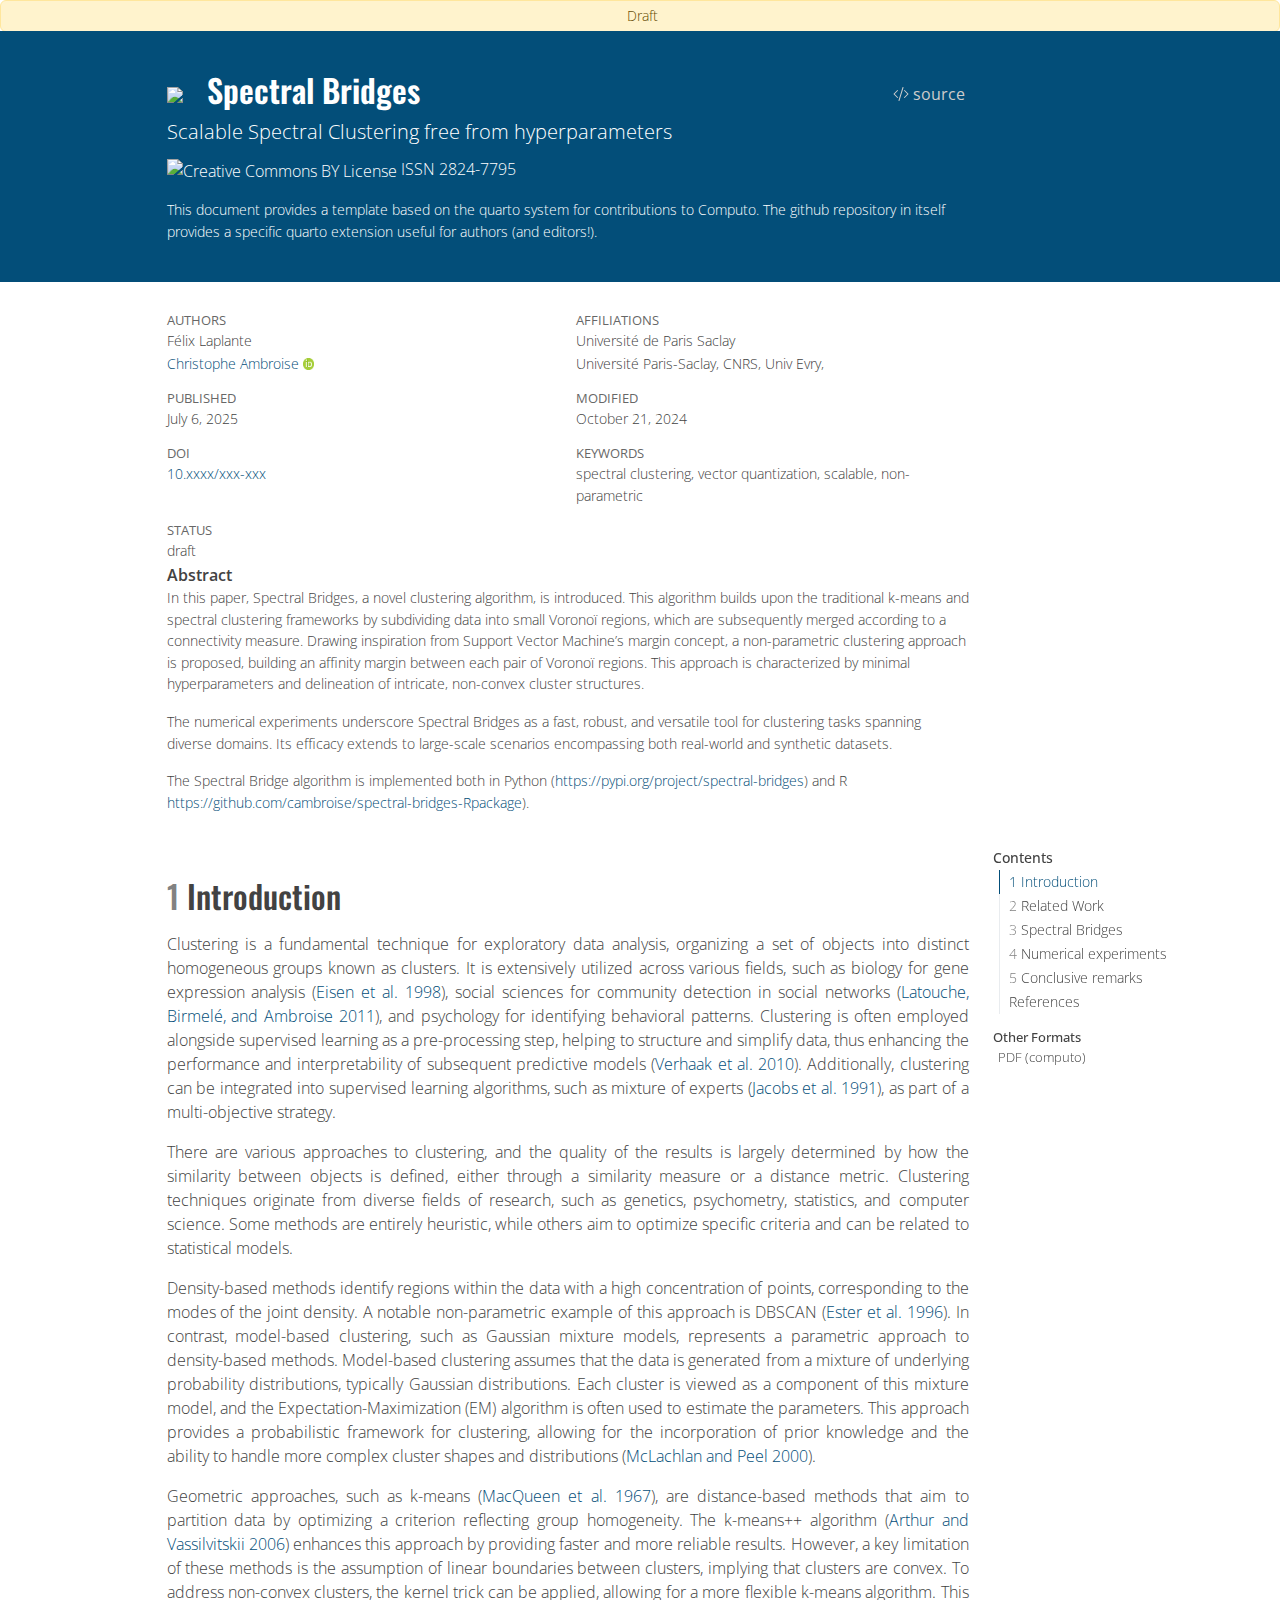
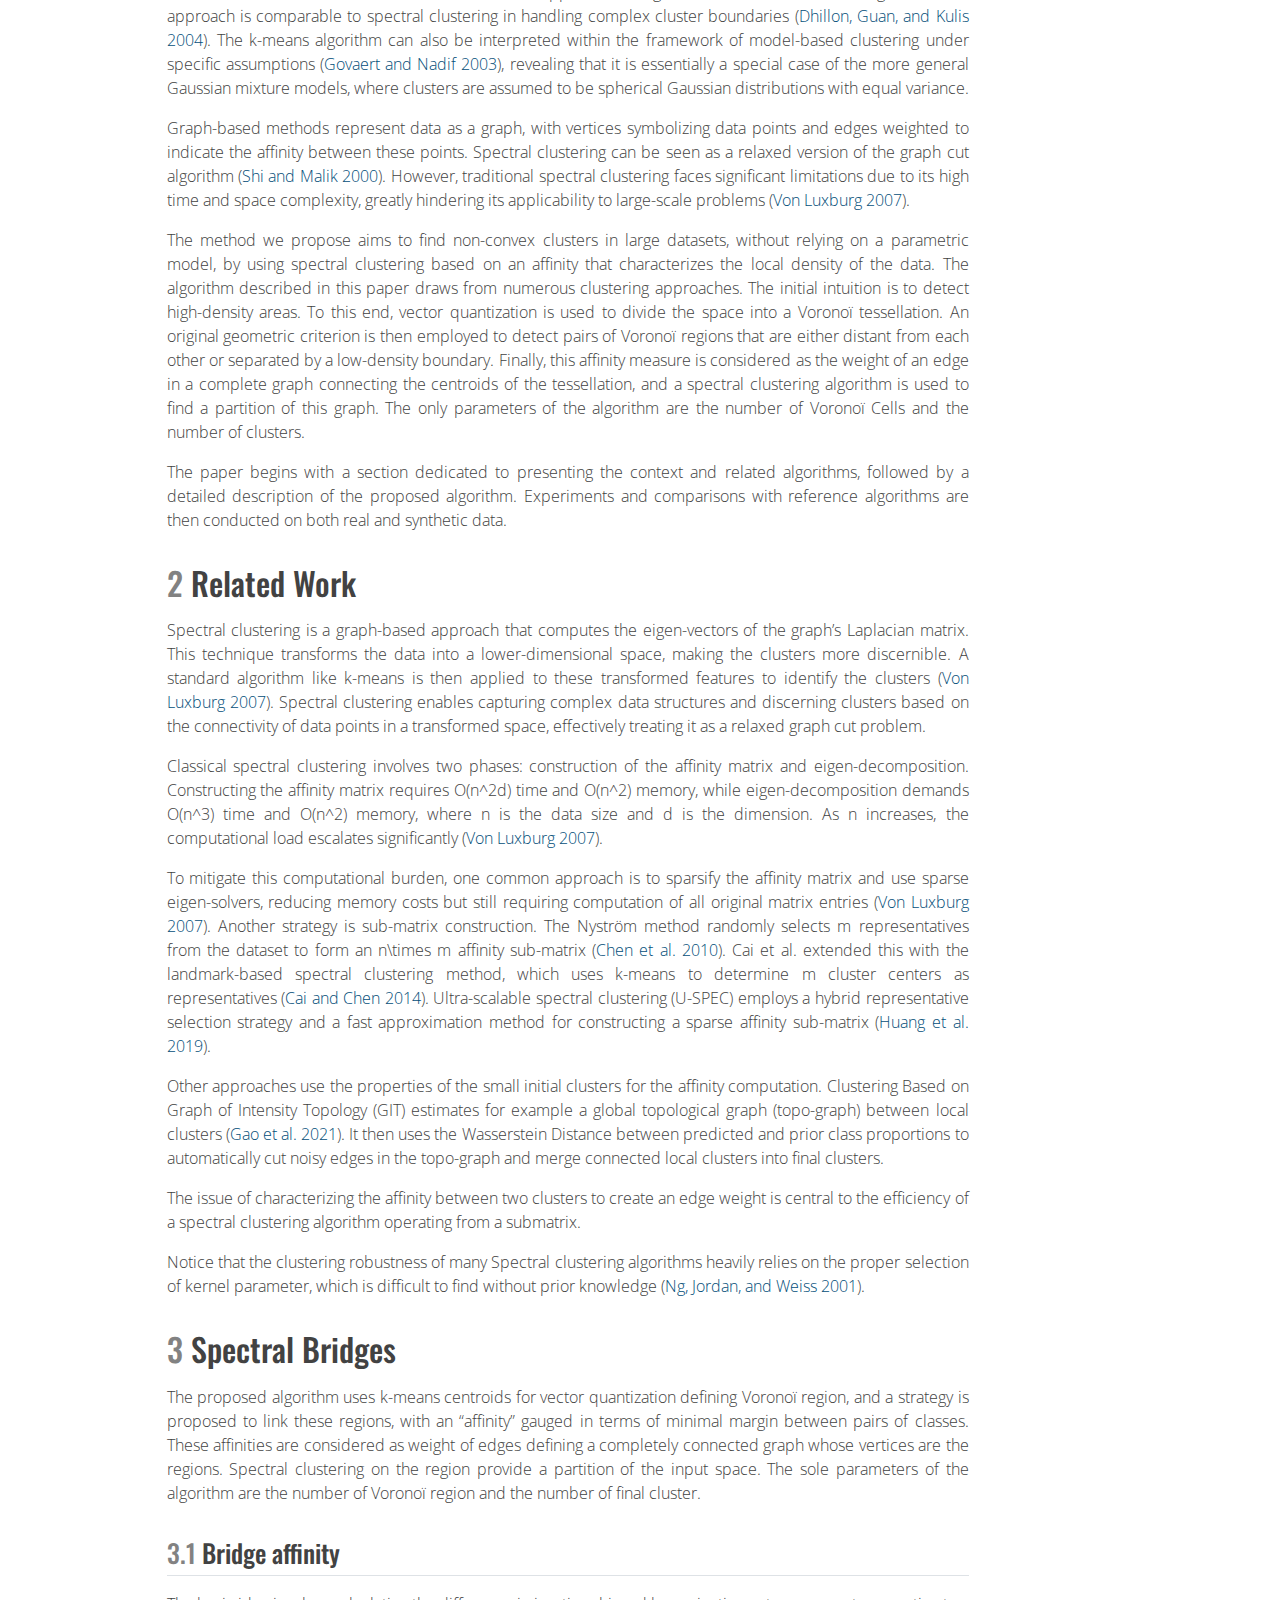
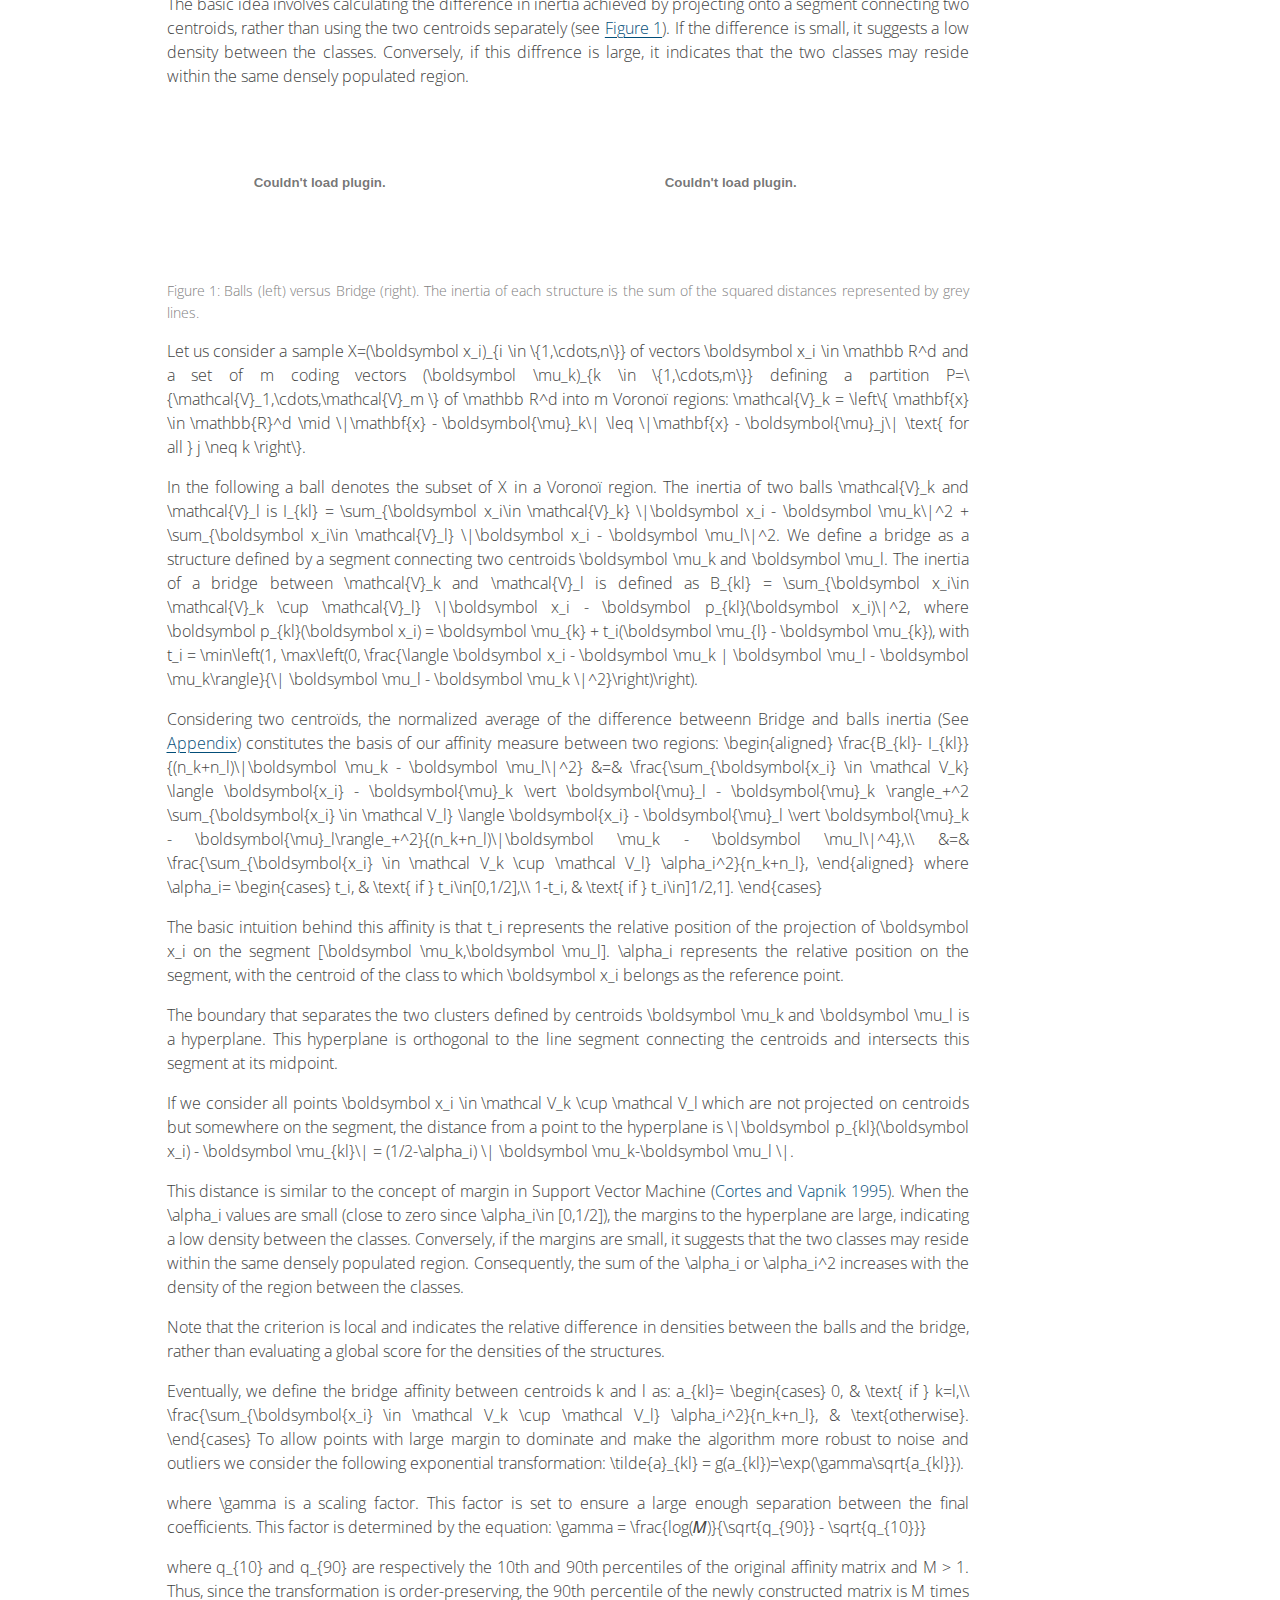
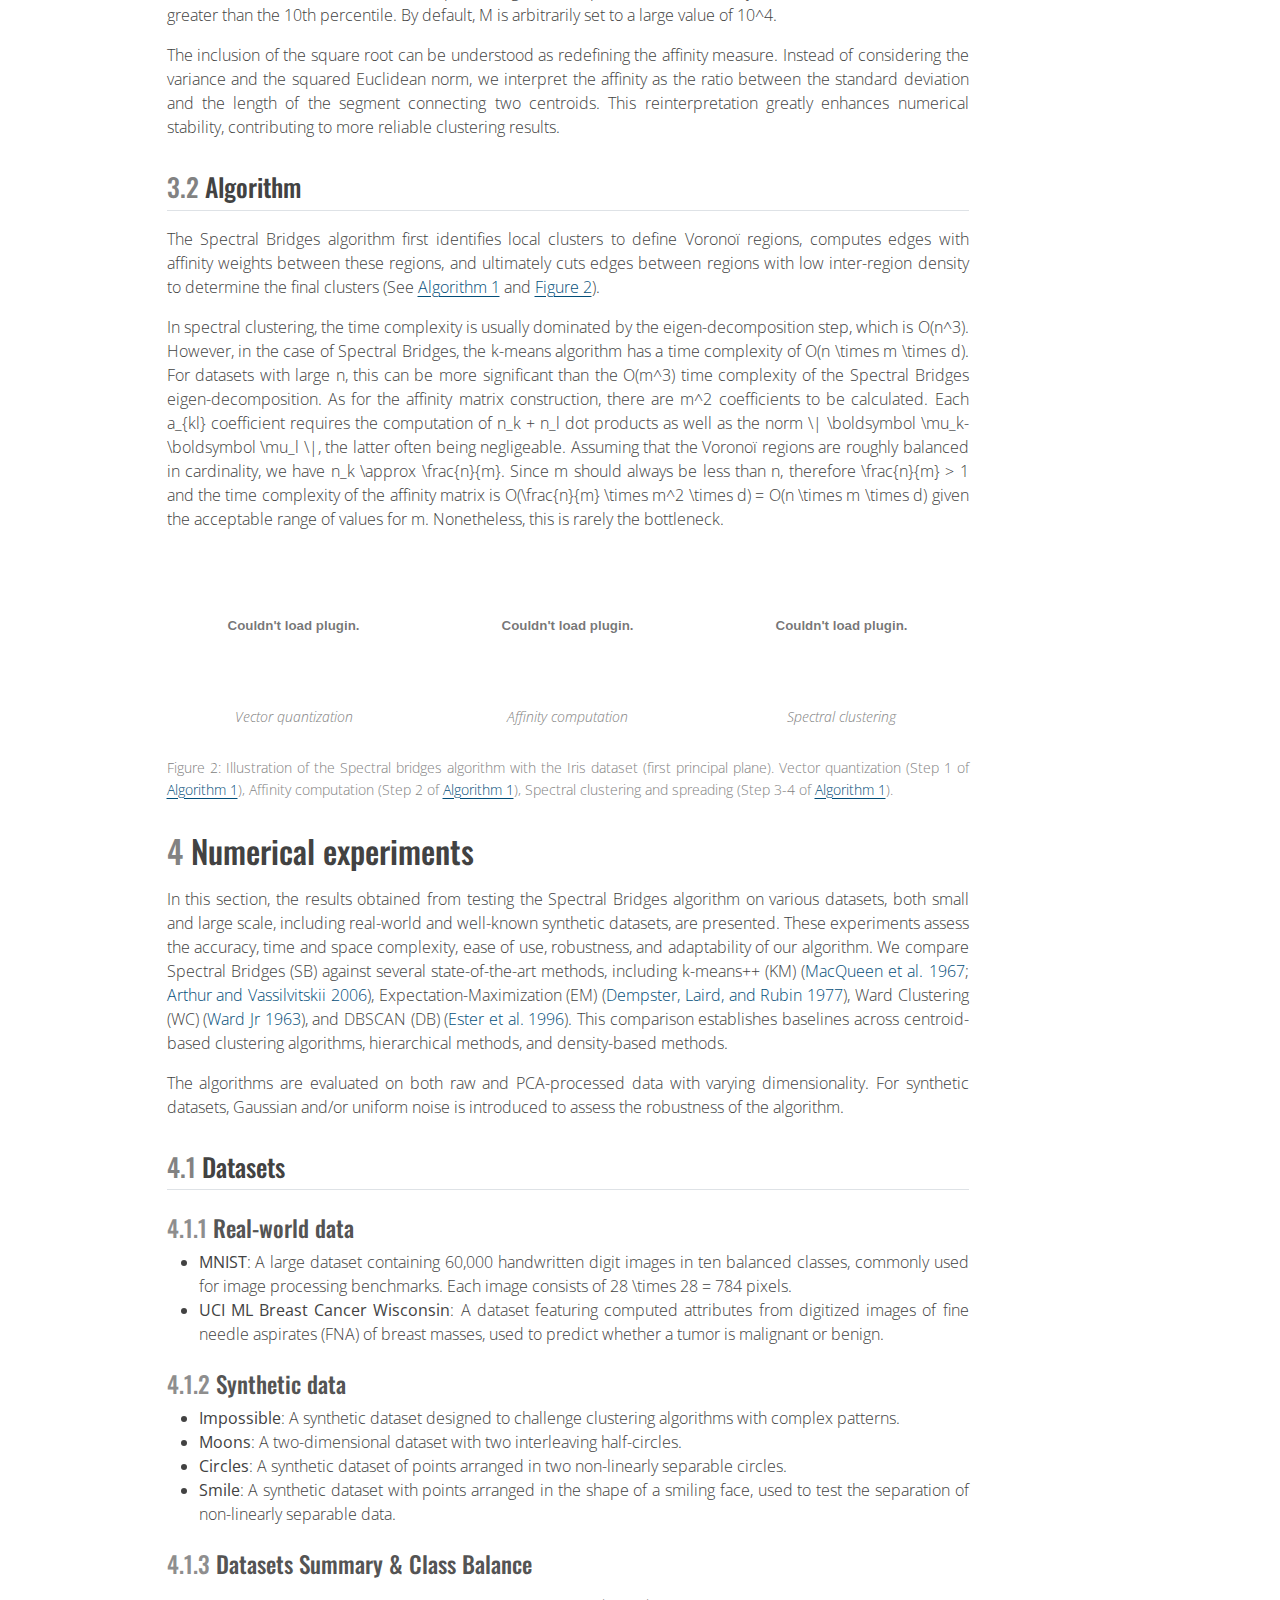
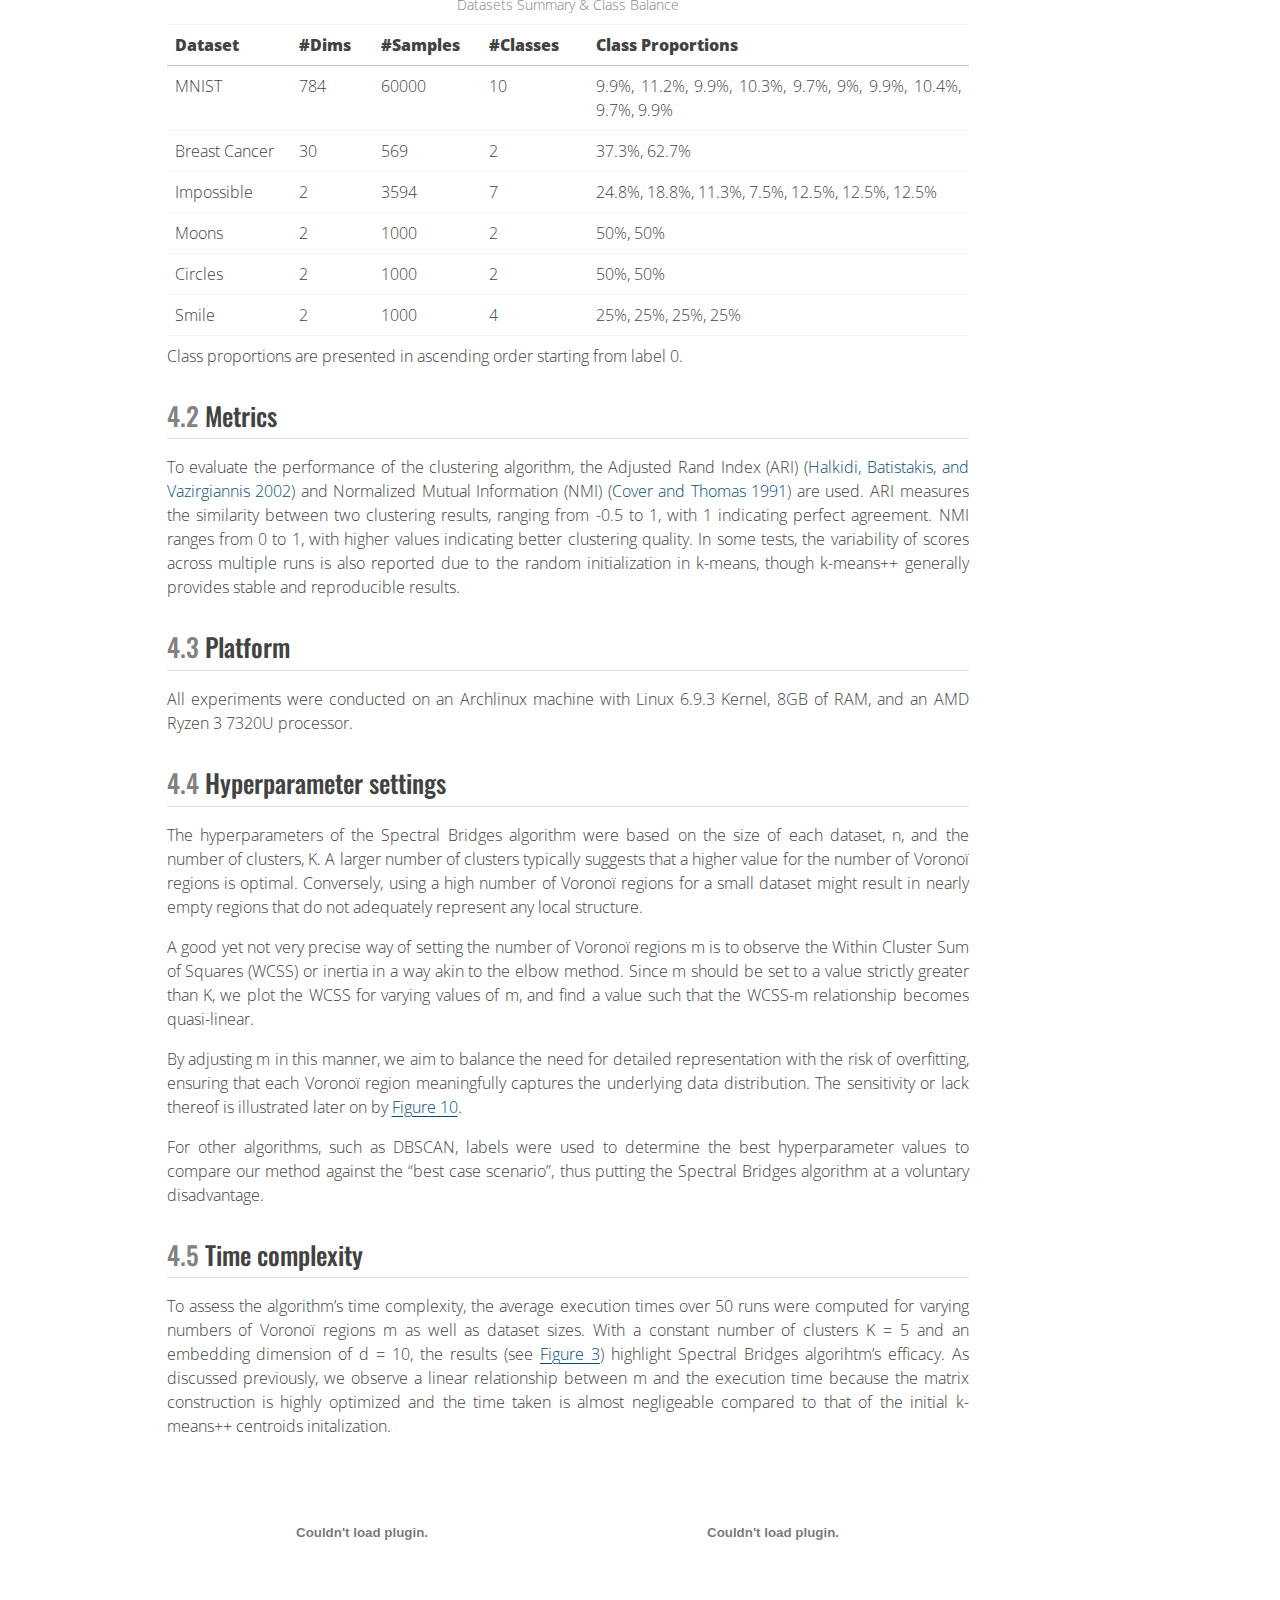
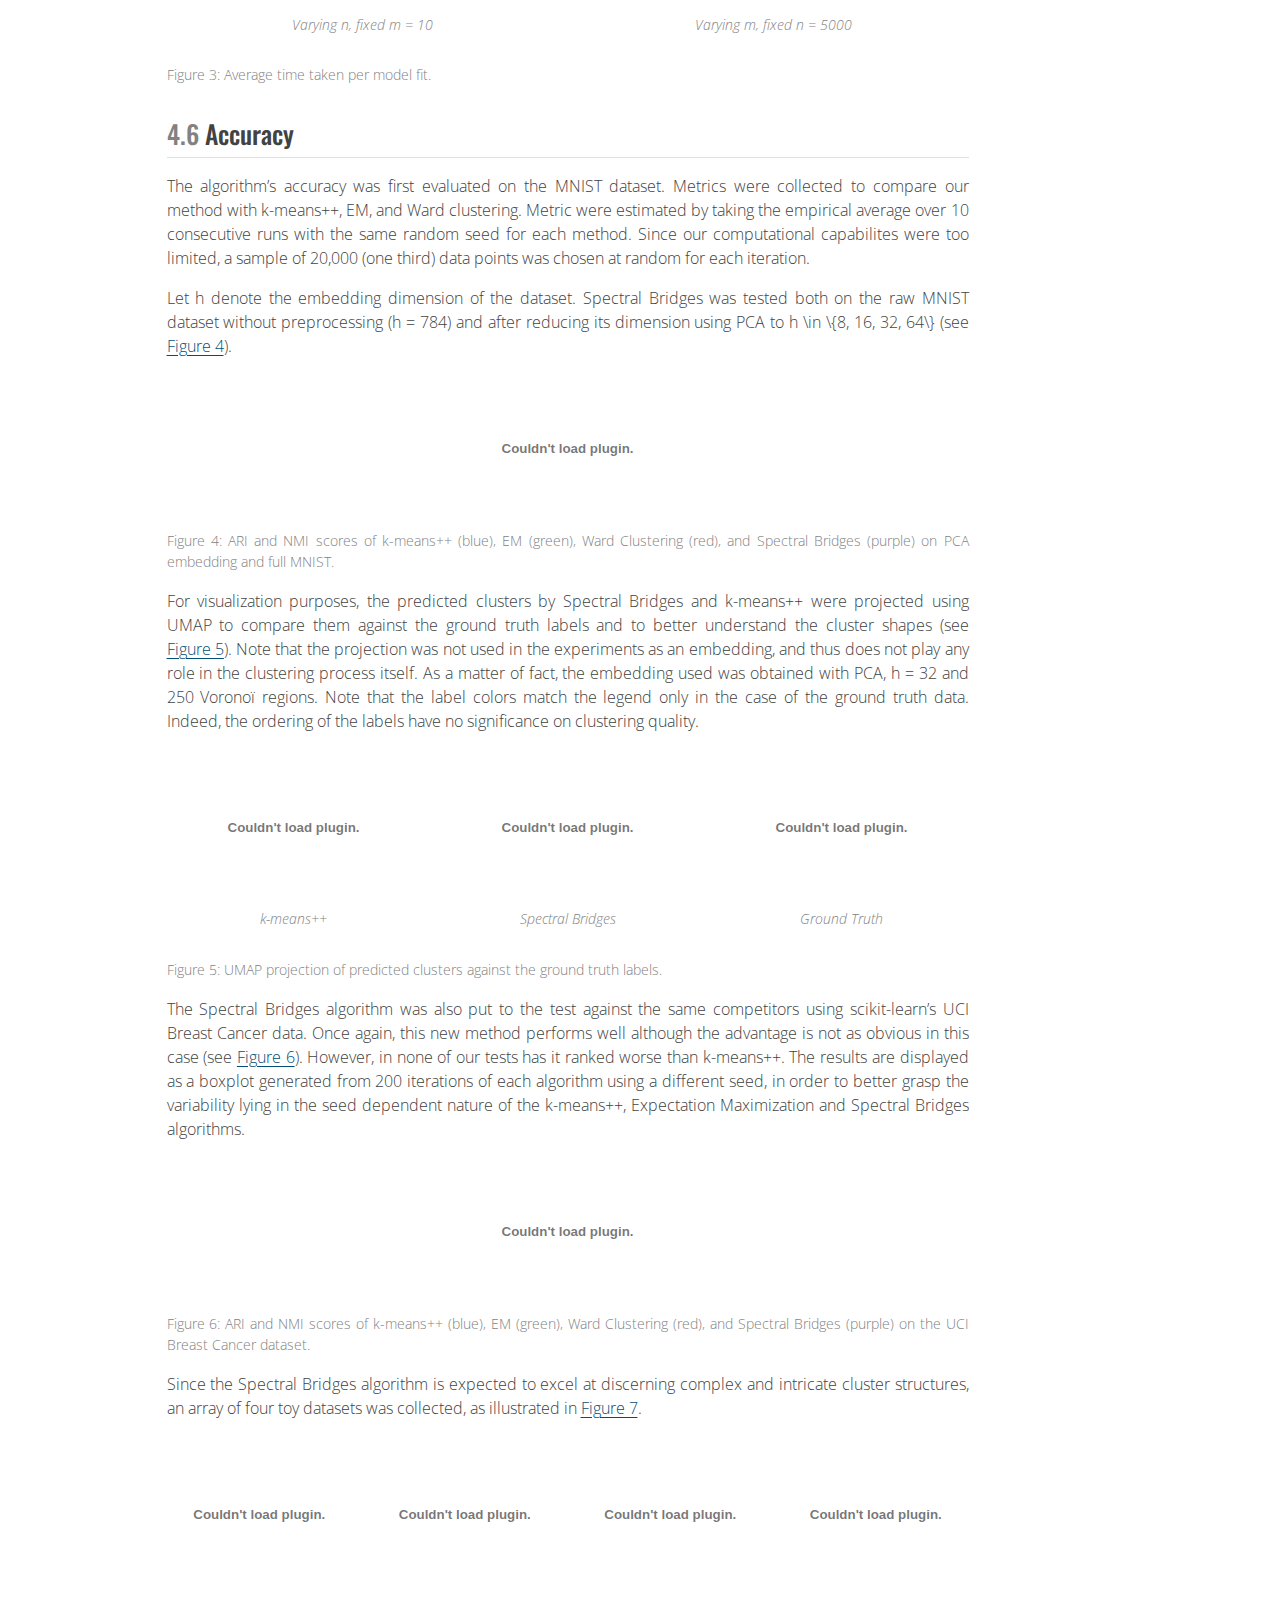
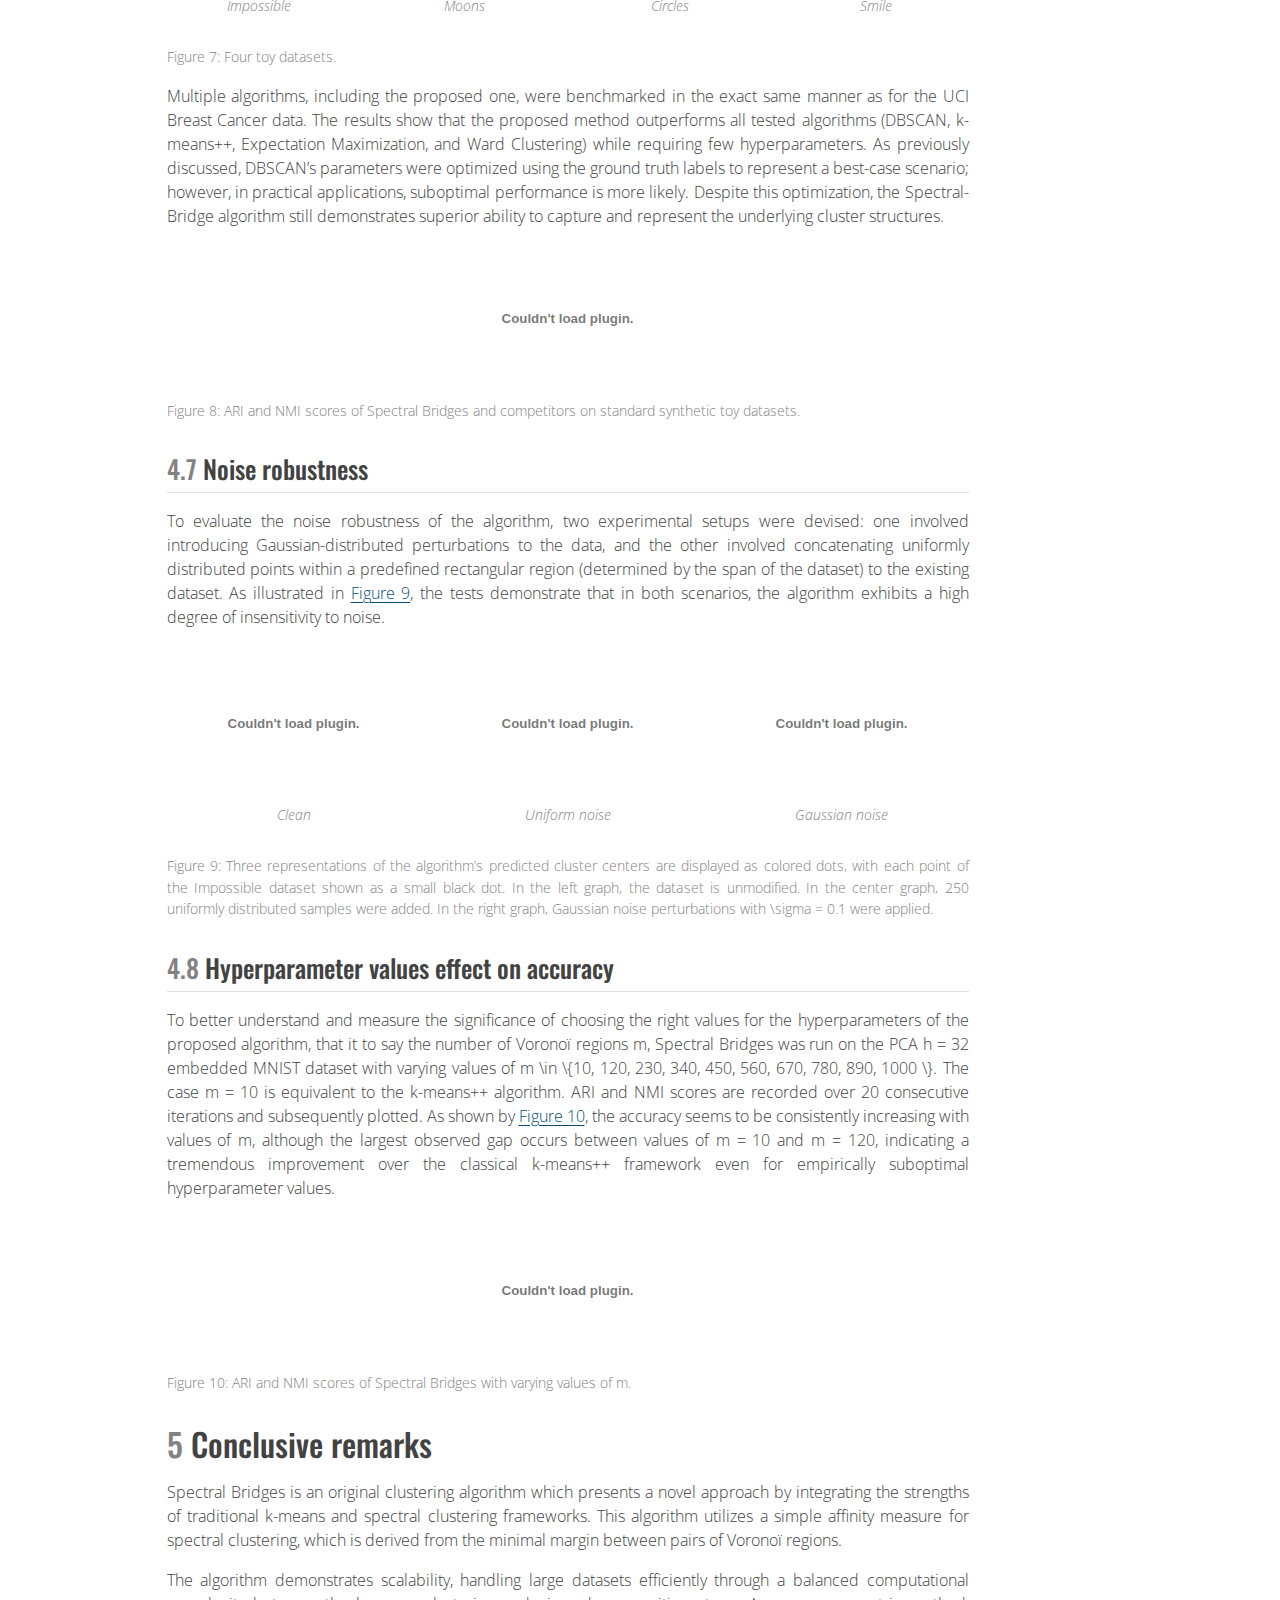
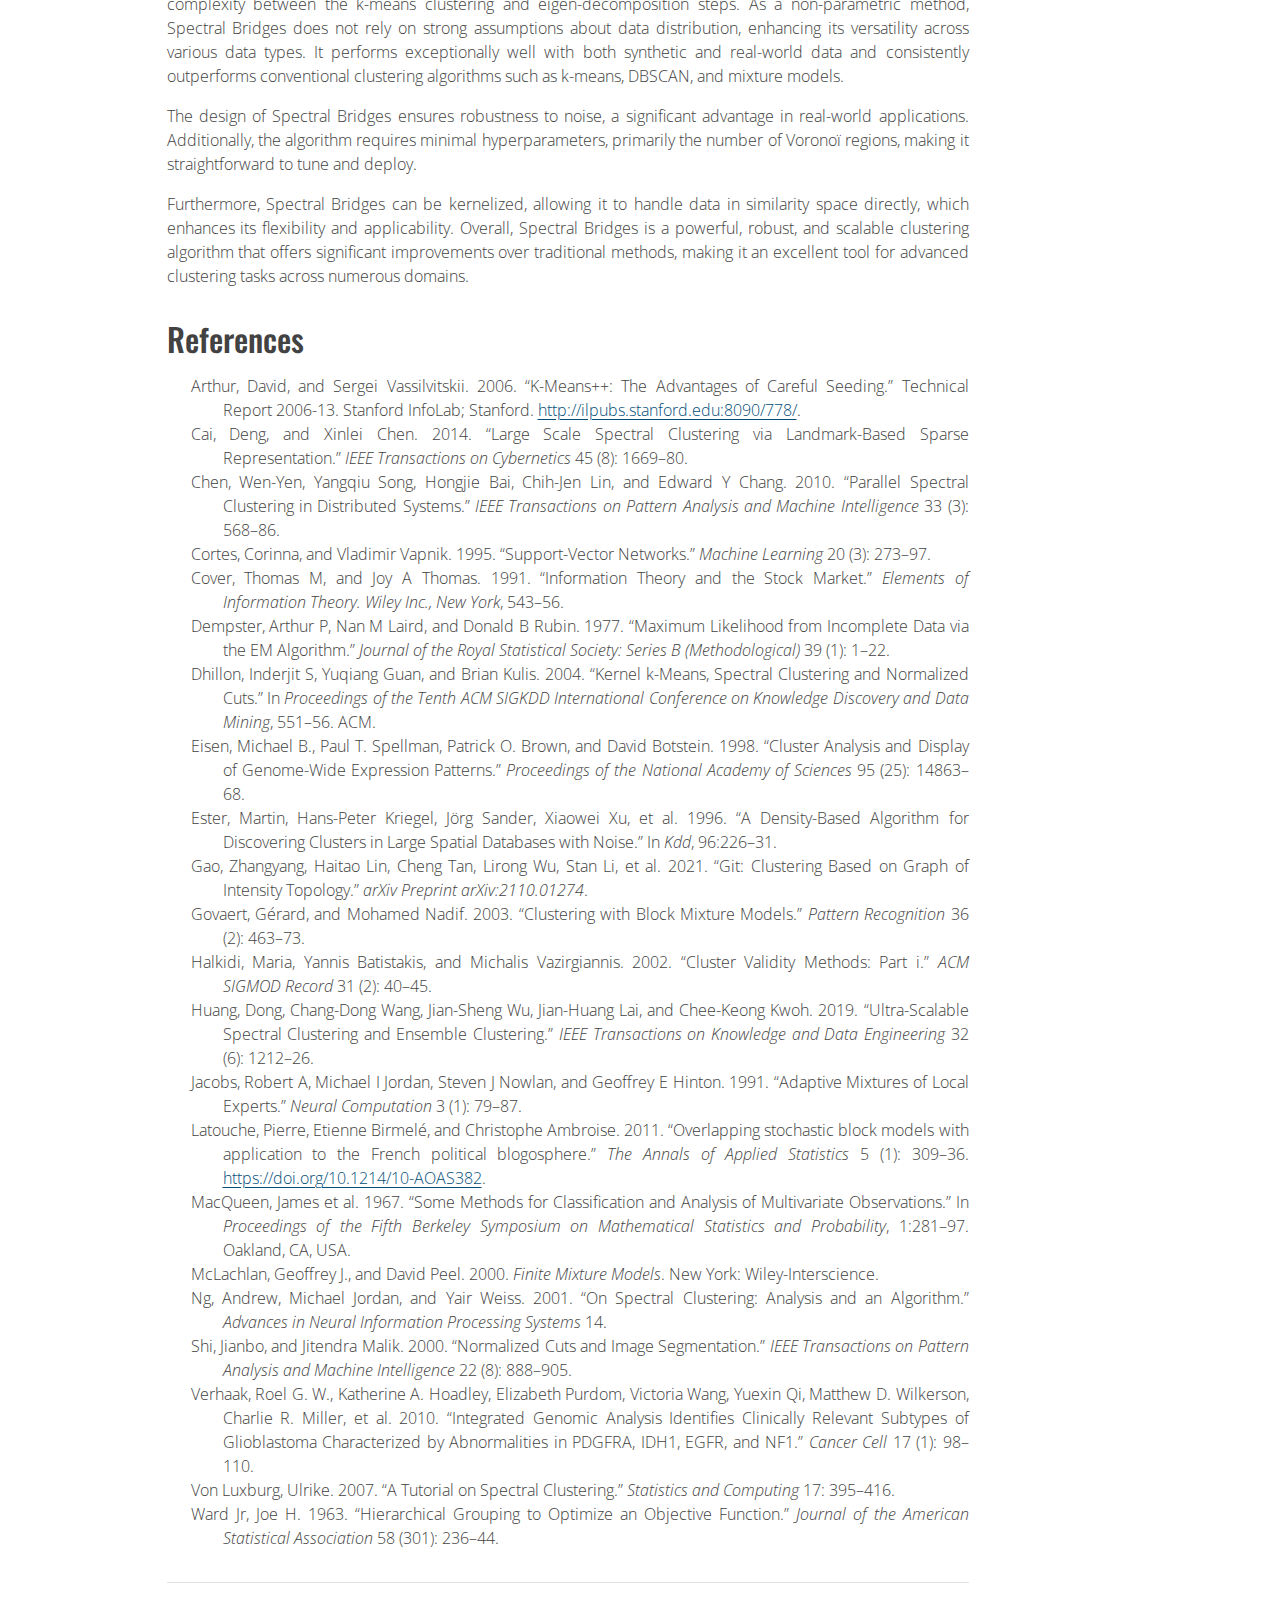
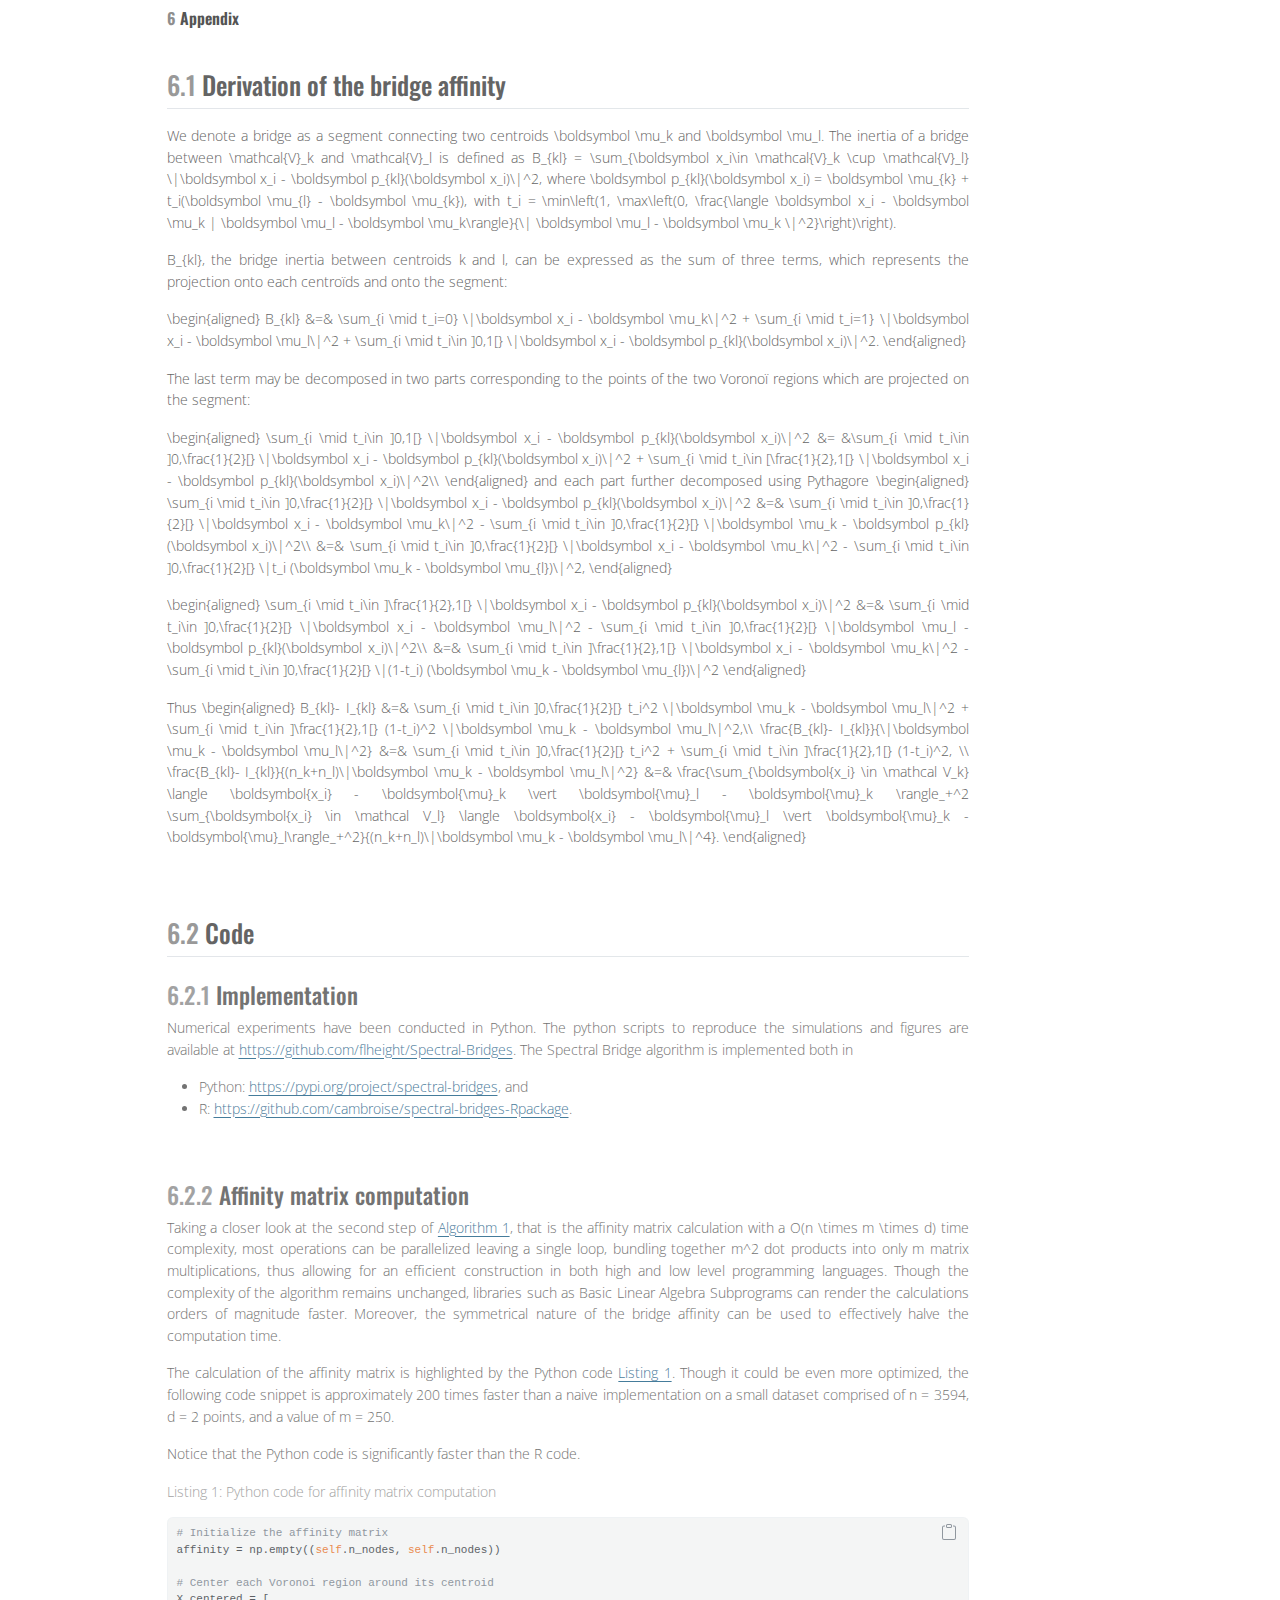
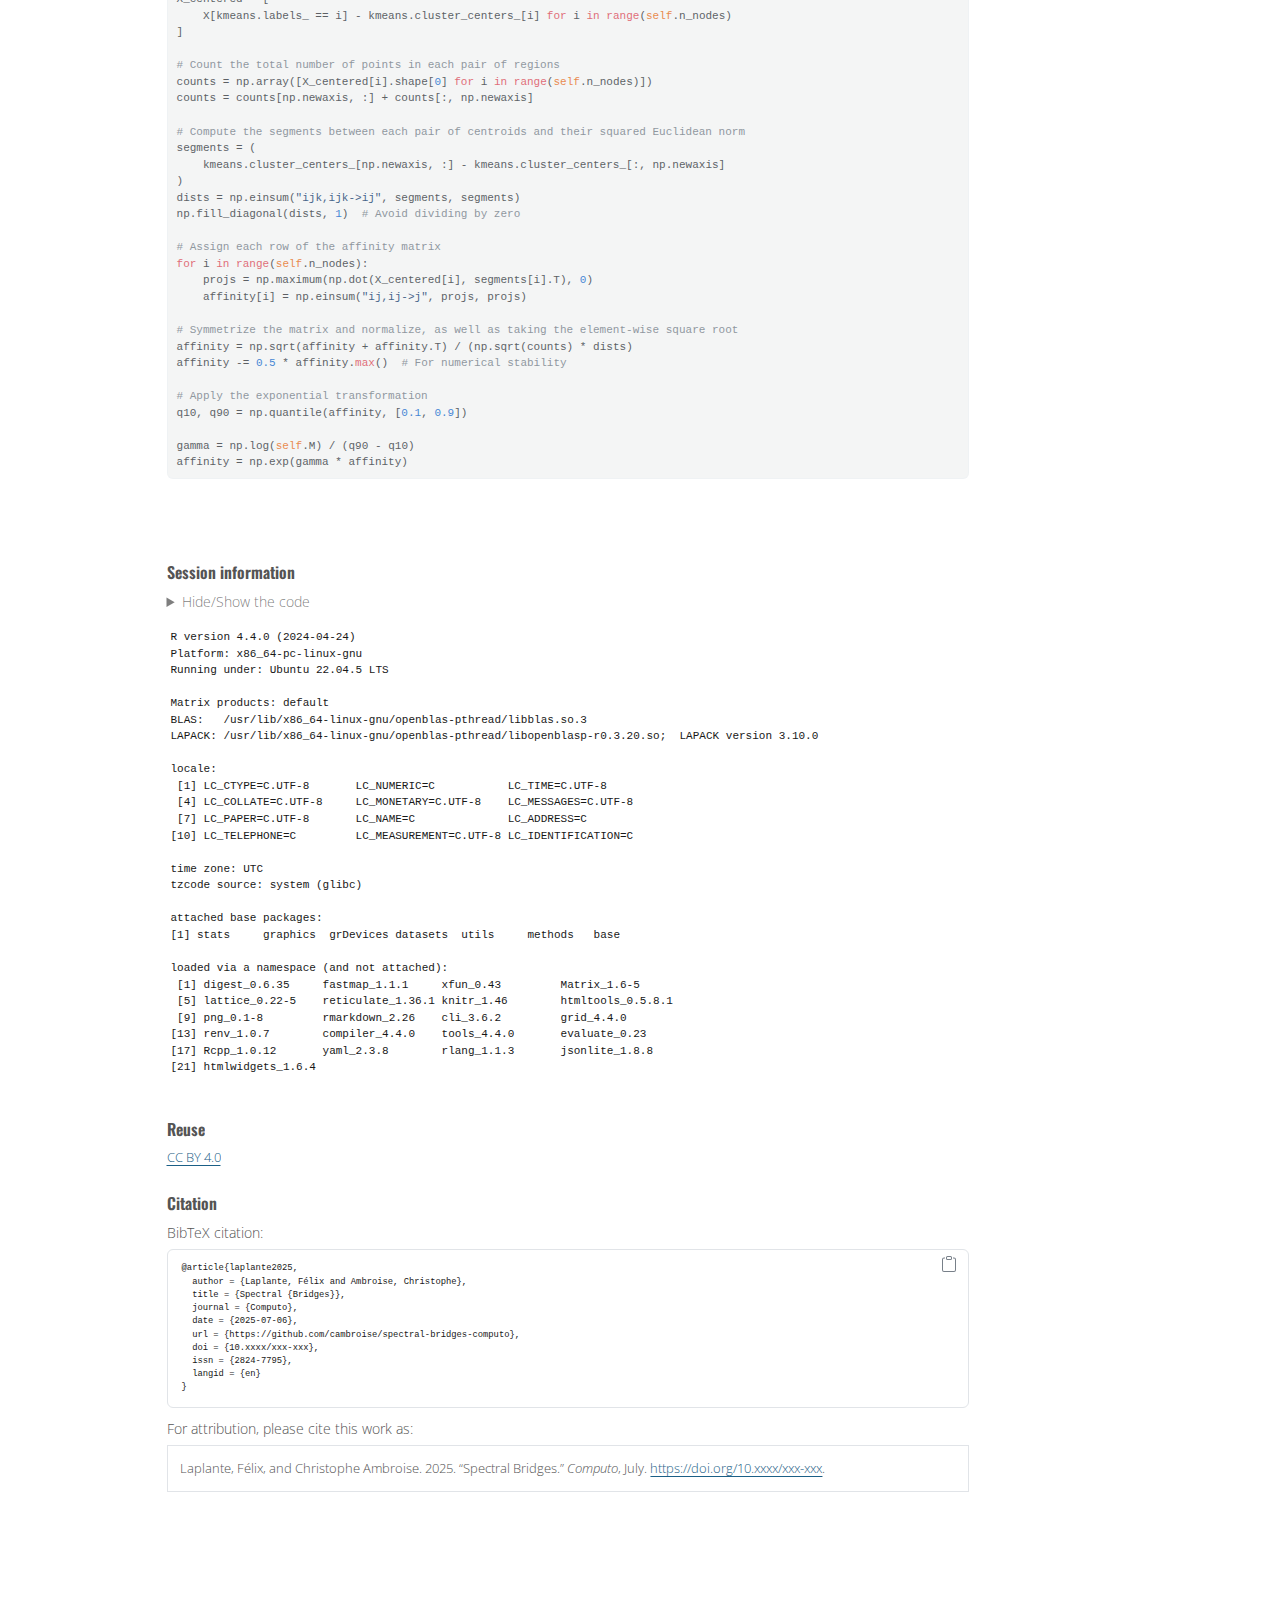
==== commit 42e992cb: "Built site for gh-pages" ====
--- a/index.html
+++ b/index.html
@@ -2,7 +2,7 @@
 <html xmlns="http://www.w3.org/1999/xhtml" lang="en" xml:lang="en"><head>
 
 <meta charset="utf-8">
-<meta name="generator" content="quarto-1.6.21">
+<meta name="generator" content="quarto-1.6.28">
 
 <meta name="viewport" content="width=device-width, initial-scale=1.0, user-scalable=yes">
 
@@ -88,12 +88,12 @@
 <script src="spectral-bridges_files/libs/quarto-html/tippy.umd.min.js"></script>
 <script src="spectral-bridges_files/libs/quarto-html/anchor.min.js"></script>
 <link href="spectral-bridges_files/libs/quarto-html/tippy.css" rel="stylesheet">
-<link href="spectral-bridges_files/libs/quarto-html/quarto-syntax-highlighting-6f7931aacaeb22aa467d6667c6f1725d.css" rel="stylesheet" id="quarto-text-highlighting-styles">
+<link href="spectral-bridges_files/libs/quarto-html/quarto-syntax-highlighting-2aaf1cca91db9171dfb74ca612862753.css" rel="stylesheet" id="quarto-text-highlighting-styles">
 <script src="spectral-bridges_files/libs/bootstrap/bootstrap.min.js"></script>
 <link href="spectral-bridges_files/libs/bootstrap/bootstrap-icons.css" rel="stylesheet">
-<link href="spectral-bridges_files/libs/bootstrap/bootstrap-3d562f37409bf2d9a8bc8ded1d1c4080.min.css" rel="stylesheet" append-hash="true" id="quarto-bootstrap" data-mode="light">
-<script src="spectral-bridges_files/libs/quarto-contrib/pseudocode-2.4/pseudocode.min.js"></script>
-<link href="spectral-bridges_files/libs/quarto-contrib/pseudocode-2.4/pseudocode.min.css" rel="stylesheet">
+<link href="spectral-bridges_files/libs/bootstrap/bootstrap-6b9f26d6dc2bf9192edf8c336a422e78.min.css" rel="stylesheet" append-hash="true" id="quarto-bootstrap" data-mode="light">
+<script src="spectral-bridges_files/libs/quarto-contrib/pseudocode-2.4.1/pseudocode.min.js"></script>
+<link href="spectral-bridges_files/libs/quarto-contrib/pseudocode-2.4.1/pseudocode.min.css" rel="stylesheet">
 <style>
 
       .quarto-title-block .quarto-title-banner h1,
@@ -263,7 +263,7 @@
       <div>
       <div class="quarto-title-meta-heading">Modified</div>
       <div class="quarto-title-meta-contents">
-        <p class="date-modified">October 6, 2024</p>
+        <p class="date-modified">October 21, 2024</p>
       </div>
     </div>
       
@@ -445,9 +445,9 @@
 </section>
 <section id="algorithm" class="level2" data-number="3.2">
 <h2 data-number="3.2" class="anchored" data-anchor-id="algorithm"><span class="header-section-number">3.2</span> Algorithm</h2>
-<p>The Spectral Bridges algorithm first identifies local clusters to define Voronoï regions, computes edges with affinity weights between these regions, and ultimately cuts edges between regions with low inter-region density to determine the final clusters (See <a href="#alg-spectral-bridges">Algorithm 1</a> and <a href="#fig-steps" class="quarto-xref">Figure&nbsp;2</a>).</p>
+<p>The Spectral Bridges algorithm first identifies local clusters to define Voronoï regions, computes edges with affinity weights between these regions, and ultimately cuts edges between regions with low inter-region density to determine the final clusters (See <a href="#alg-spectral-bridges" class="quarto-xref">Algorithm 1</a> and <a href="#fig-steps" class="quarto-xref">Figure&nbsp;2</a>).</p>
 <p>In spectral clustering, the time complexity is usually dominated by the eigen-decomposition step, which is <span class="math inline">O(n^3)</span>. However, in the case of Spectral Bridges, the k-means algorithm has a time complexity of <span class="math inline">O(n \times m \times d)</span>. For datasets with large <span class="math inline">n</span>, this can be more significant than the <span class="math inline">O(m^3)</span> time complexity of the Spectral Bridges eigen-decomposition. As for the affinity matrix construction, there are <span class="math inline">m^2</span> coefficients to be calculated. Each <span class="math inline">a_{kl}</span> coefficient requires the computation of <span class="math inline">n_k + n_l</span> dot products as well as the norm <span class="math inline">\| \boldsymbol \mu_k-\boldsymbol \mu_l \|</span>, the latter often being negligeable. Assuming that the Voronoï regions are roughly balanced in cardinality, we have <span class="math inline">n_k \approx \frac{n}{m}</span>. Since <span class="math inline">m</span> should always be less than <span class="math inline">n</span>, therefore <span class="math inline">\frac{n}{m} &gt; 1</span> and the time complexity of the affinity matrix is <span class="math inline">O(\frac{n}{m} \times m^2 \times d) = O(n \times m \times d)</span> given the acceptable range of values for <span class="math inline">m</span>. Nonetheless, this is rarely the bottleneck.</p>
-<div id="alg-spectral-bridges" class="pseudocode-container" data-line-number="true" data-line-number-punc=":" data-no-end="false" data-pseudocode-index="1" data-comment-delimiter="//" data-indent-size="1.2em" data-alg-title="Algorithm">
+<div id="alg-spectral-bridges" class="pseudocode-container quarto-float" data-line-number="true" data-no-end="false" data-pseudocode-number="1" data-line-number-punc=":" data-caption-prefix="Algorithm" data-comment-delimiter="//" data-indent-size="1.2em">
 <div class="pseudocode">
 \begin{algorithm} \caption{Spectral Bridges} \begin{algorithmic} \Procedure{SpectralBridges}{$X, k, m$} \Comment{$X$: input dataset, $k$: number of clusters, $m$: number of Voronoï regions} \State \textbf{Step 1: Vector Quantization} \State $\text{centroids}, \text{voronoiRegions} \gets$ \Call{KMeans}{$X, m$} \Comment{Initial centroids and Voronoi regions using k-means++} \State \textbf{Step 2: Affinity Computation} \State $A = \{g(a_{kl})\}_{kl} \gets$ \Call{Affinity}{$X, \text{centroids}, \text{voronoiRegions}$} \Comment{Compute affinity matrix $A$} \State \textbf{Step 3: Spectral Clustering} \Comment{Assign each region to a cluster} \State $\text{labels} \gets$ \Call{SpectralClustering}{$A, k$} \State \textbf{Step 4: Propagate} \Comment{Assign each data point to the cluster of its region} \State $\text{clusters} \gets$ \Call{Propagate}{$X, \text{labels}, \text{voronoiRegions}$} \State \Return $\text{clusters}$ \Comment{Return cluster labels for data points in $X$} \EndProcedure \end{algorithmic} \end{algorithm}
 </div>
@@ -483,7 +483,7 @@
 </div>
 </div>
 <figcaption class="quarto-float-caption-bottom quarto-float-caption quarto-float-fig" id="fig-steps-caption-0ceaefa1-69ba-4598-a22c-09a6ac19f8ca">
-Figure&nbsp;2: Illustration of the Spectral bridges algorithm with the Iris dataset (first principal plane). Vector quantization (Step 1 of <a href="#alg-spectral-bridges">Algorithm 1</a>), Affinity computation (Step 2 of <a href="#alg-spectral-bridges">Algorithm 1</a>), Spectral clustering and spreading (Step 3-4 of <a href="#alg-spectral-bridges">Algorithm 1</a>).
+Figure&nbsp;2: Illustration of the Spectral bridges algorithm with the Iris dataset (first principal plane). Vector quantization (Step 1 of <a href="#alg-spectral-bridges" class="quarto-xref">Algorithm 1</a>), Affinity computation (Step 2 of <a href="#alg-spectral-bridges" class="quarto-xref">Algorithm 1</a>), Spectral clustering and spreading (Step 3-4 of <a href="#alg-spectral-bridges" class="quarto-xref">Algorithm 1</a>).
 </figcaption>
 </figure>
 </div>
@@ -933,7 +933,7 @@
 </section>
 <section id="affinity-matrix-computation" class="level3" data-number="6.2.2">
 <h3 data-number="6.2.2" class="anchored" data-anchor-id="affinity-matrix-computation"><span class="header-section-number">6.2.2</span> Affinity matrix computation</h3>
-<p>Taking a closer look at the second step of <a href="#alg-spectral-bridges">Algorithm 1</a>, that is the affinity matrix calculation with a <span class="math inline">O(n \times m \times d)</span> time complexity, most operations can be parallelized leaving a single loop, bundling together <span class="math inline">m^2</span> dot products into only <span class="math inline">m</span> matrix multiplications, thus allowing for an efficient construction in both high and low level programming languages. Though the complexity of the algorithm remains unchanged, libraries such as Basic Linear Algebra Subprograms can render the calculations orders of magnitude faster. Moreover, the symmetrical nature of the bridge affinity can be used to effectively halve the computation time.</p>
+<p>Taking a closer look at the second step of <a href="#alg-spectral-bridges" class="quarto-xref">Algorithm 1</a>, that is the affinity matrix calculation with a <span class="math inline">O(n \times m \times d)</span> time complexity, most operations can be parallelized leaving a single loop, bundling together <span class="math inline">m^2</span> dot products into only <span class="math inline">m</span> matrix multiplications, thus allowing for an efficient construction in both high and low level programming languages. Though the complexity of the algorithm remains unchanged, libraries such as Basic Linear Algebra Subprograms can render the calculations orders of magnitude faster. Moreover, the symmetrical nature of the bridge affinity can be used to effectively halve the computation time.</p>
 <p>The calculation of the affinity matrix is highlighted by the Python code <a href="#lst-code-affinity" class="quarto-xref">Listing&nbsp;1</a>. Though it could be even more optimized, the following code snippet is approximately 200 times faster than a naive implementation on a small dataset comprised of <span class="math inline">n = 3594</span>, <span class="math inline">d = 2</span> points, and a value of <span class="math inline">m = 250</span>.</p>
 <p>Notice that the Python code is significantly faster than the R code.</p>
 <div class="cell">
@@ -2041,29 +2041,38 @@
 </code><button title="Copy to Clipboard" class="code-copy-button" data-in-quarto-modal=""><i class="bi"></i></button></pre></div>
 </div></div></div></div></div>
 </div> <!-- /content -->
-<script>
-(function(d) {
-  d.querySelectorAll(".pseudocode-container").forEach(function(el) {
-    let pseudocodeOptions = {
-      indentSize: el.dataset.indentSize || "1.2em",
-      commentDelimiter: el.dataset.commentDelimiter || "//",
-      lineNumber: el.dataset.lineNumber === "true" ? true : false,
-      lineNumberPunc: el.dataset.lineNumberPunc || ":",
-      noEnd: el.dataset.noEnd === "true" ? true : false,
-      titlePrefix: el.dataset.algTitle || "Algorithm"
-    };
-    pseudocode.renderElement(el.querySelector(".pseudocode"), pseudocodeOptions);
-  });
-})(document);
-(function(d) {
-  d.querySelectorAll(".pseudocode-container").forEach(function(el) {
-    titleSpan = el.querySelector(".ps-root > .ps-algorithm > .ps-line > .ps-keyword")
-    titlePrefix = el.dataset.algTitle;
-    titleIndex = el.dataset.chapterLevel ? el.dataset.chapterLevel + "." + el.dataset.pseudocodeIndex : el.dataset.pseudocodeIndex;
-    titleSpan.innerHTML = titlePrefix + " " + titleIndex + " ";
-  });
-})(document);
-</script>
+    <script type="text/javascript">
+    (function(d) {
+      d.querySelectorAll(".pseudocode-container").forEach(function(el) {
+        let pseudocodeOptions = {
+          indentSize: el.dataset.indentSize || "1.2em",
+          commentDelimiter: el.dataset.commentDelimiter || "//",
+          lineNumber: el.dataset.lineNumber === "true" ? true : false,
+          lineNumberPunc: el.dataset.lineNumberPunc || ":",
+          noEnd: el.dataset.noEnd === "true" ? true : false,
+          titlePrefix: el.dataset.captionPrefix || "Algorithm"
+        };
+        pseudocode.renderElement(el.querySelector(".pseudocode"), pseudocodeOptions);
+      });
+    })(document);
+    (function(d) {
+      d.querySelectorAll(".pseudocode-container").forEach(function(el) {
+        let captionSpan = el.querySelector(".ps-root > .ps-algorithm > .ps-line > .ps-keyword")
+        if (captionSpan !== null) {
+          let captionPrefix = el.dataset.captionPrefix + " ";
+          let captionNumber = "";
+          if (el.dataset.pseudocodeNumber) {
+            captionNumber = el.dataset.pseudocodeNumber + " ";
+            if (el.dataset.chapterLevel) {
+              captionNumber = el.dataset.chapterLevel + "." + captionNumber;
+            }
+          }
+          captionSpan.innerHTML = captionPrefix + captionNumber;
+        }
+      });
+    })(document);
+    </script>
+  
 
 
 
--- a/spectral-bridges_files/libs/quarto-html/quarto-syntax-highlighting-2aaf1cca91db9171dfb74ca612862753.css
+++ b/spectral-bridges_files/libs/quarto-html/quarto-syntax-highlighting-2aaf1cca91db9171dfb74ca612862753.css
@@ -0,0 +1,179 @@
+/* quarto syntax highlight colors */
+:root {
+  --quarto-hl-al-color: #ff5555;
+  --quarto-hl-an-color: #6a737d;
+  --quarto-hl-at-color: #d73a49;
+  --quarto-hl-bn-color: #005cc5;
+  --quarto-hl-bu-color: #d73a49;
+  --quarto-hl-ch-color: #032f62;
+  --quarto-hl-co-color: #6a737d;
+  --quarto-hl-cv-color: #6a737d;
+  --quarto-hl-cn-color: #005cc5;
+  --quarto-hl-cf-color: #d73a49;
+  --quarto-hl-dt-color: #d73a49;
+  --quarto-hl-dv-color: #005cc5;
+  --quarto-hl-do-color: #6a737d;
+  --quarto-hl-er-color: #ff5555;
+  --quarto-hl-ex-color: #d73a49;
+  --quarto-hl-fl-color: #005cc5;
+  --quarto-hl-fu-color: #6f42c1;
+  --quarto-hl-im-color: #032f62;
+  --quarto-hl-in-color: #6a737d;
+  --quarto-hl-kw-color: #d73a49;
+  --quarto-hl-op-color: #24292e;
+  --quarto-hl-pp-color: #d73a49;
+  --quarto-hl-re-color: #6a737d;
+  --quarto-hl-sc-color: #005cc5;
+  --quarto-hl-ss-color: #032f62;
+  --quarto-hl-st-color: #032f62;
+  --quarto-hl-va-color: #e36209;
+  --quarto-hl-vs-color: #032f62;
+  --quarto-hl-wa-color: #ff5555;
+}
+
+/* other quarto variables */
+:root {
+  --quarto-font-monospace: SFMono-Regular, Menlo, Monaco, Consolas, "Liberation Mono", "Courier New", monospace;
+}
+
+code span.al {
+  font-weight: bold;
+  color: #ff5555;
+}
+
+code span.an {
+  color: #6a737d;
+}
+
+code span.at {
+  color: #d73a49;
+}
+
+code span.bn {
+  color: #005cc5;
+}
+
+code span.bu {
+  color: #d73a49;
+}
+
+code span.ch {
+  color: #032f62;
+}
+
+code span.co {
+  color: #6a737d;
+}
+
+code span.cv {
+  color: #6a737d;
+}
+
+code span.cn {
+  color: #005cc5;
+}
+
+code span.cf {
+  color: #d73a49;
+}
+
+code span.dt {
+  color: #d73a49;
+}
+
+code span.dv {
+  color: #005cc5;
+}
+
+code span.do {
+  color: #6a737d;
+}
+
+code span.er {
+  color: #ff5555;
+  text-decoration: underline;
+}
+
+code span.ex {
+  font-weight: bold;
+  color: #d73a49;
+}
+
+code span.fl {
+  color: #005cc5;
+}
+
+code span.fu {
+  color: #6f42c1;
+}
+
+code span.im {
+  color: #032f62;
+}
+
+code span.in {
+  color: #6a737d;
+}
+
+code span.kw {
+  color: #d73a49;
+}
+
+pre > code.sourceCode > span {
+  color: #24292e;
+}
+
+code span {
+  color: #24292e;
+}
+
+code.sourceCode > span {
+  color: #24292e;
+}
+
+div.sourceCode,
+div.sourceCode pre.sourceCode {
+  color: #24292e;
+}
+
+code span.op {
+  color: #24292e;
+}
+
+code span.pp {
+  color: #d73a49;
+}
+
+code span.re {
+  color: #6a737d;
+}
+
+code span.sc {
+  color: #005cc5;
+}
+
+code span.ss {
+  color: #032f62;
+}
+
+code span.st {
+  color: #032f62;
+}
+
+code span.va {
+  color: #e36209;
+}
+
+code span.vs {
+  color: #032f62;
+}
+
+code span.wa {
+  color: #ff5555;
+}
+
+.prevent-inlining {
+  content: "</";
+}
+
+/*# sourceMappingURL=ec36d3e43059e615d7cc6b4adba05524.css.map */
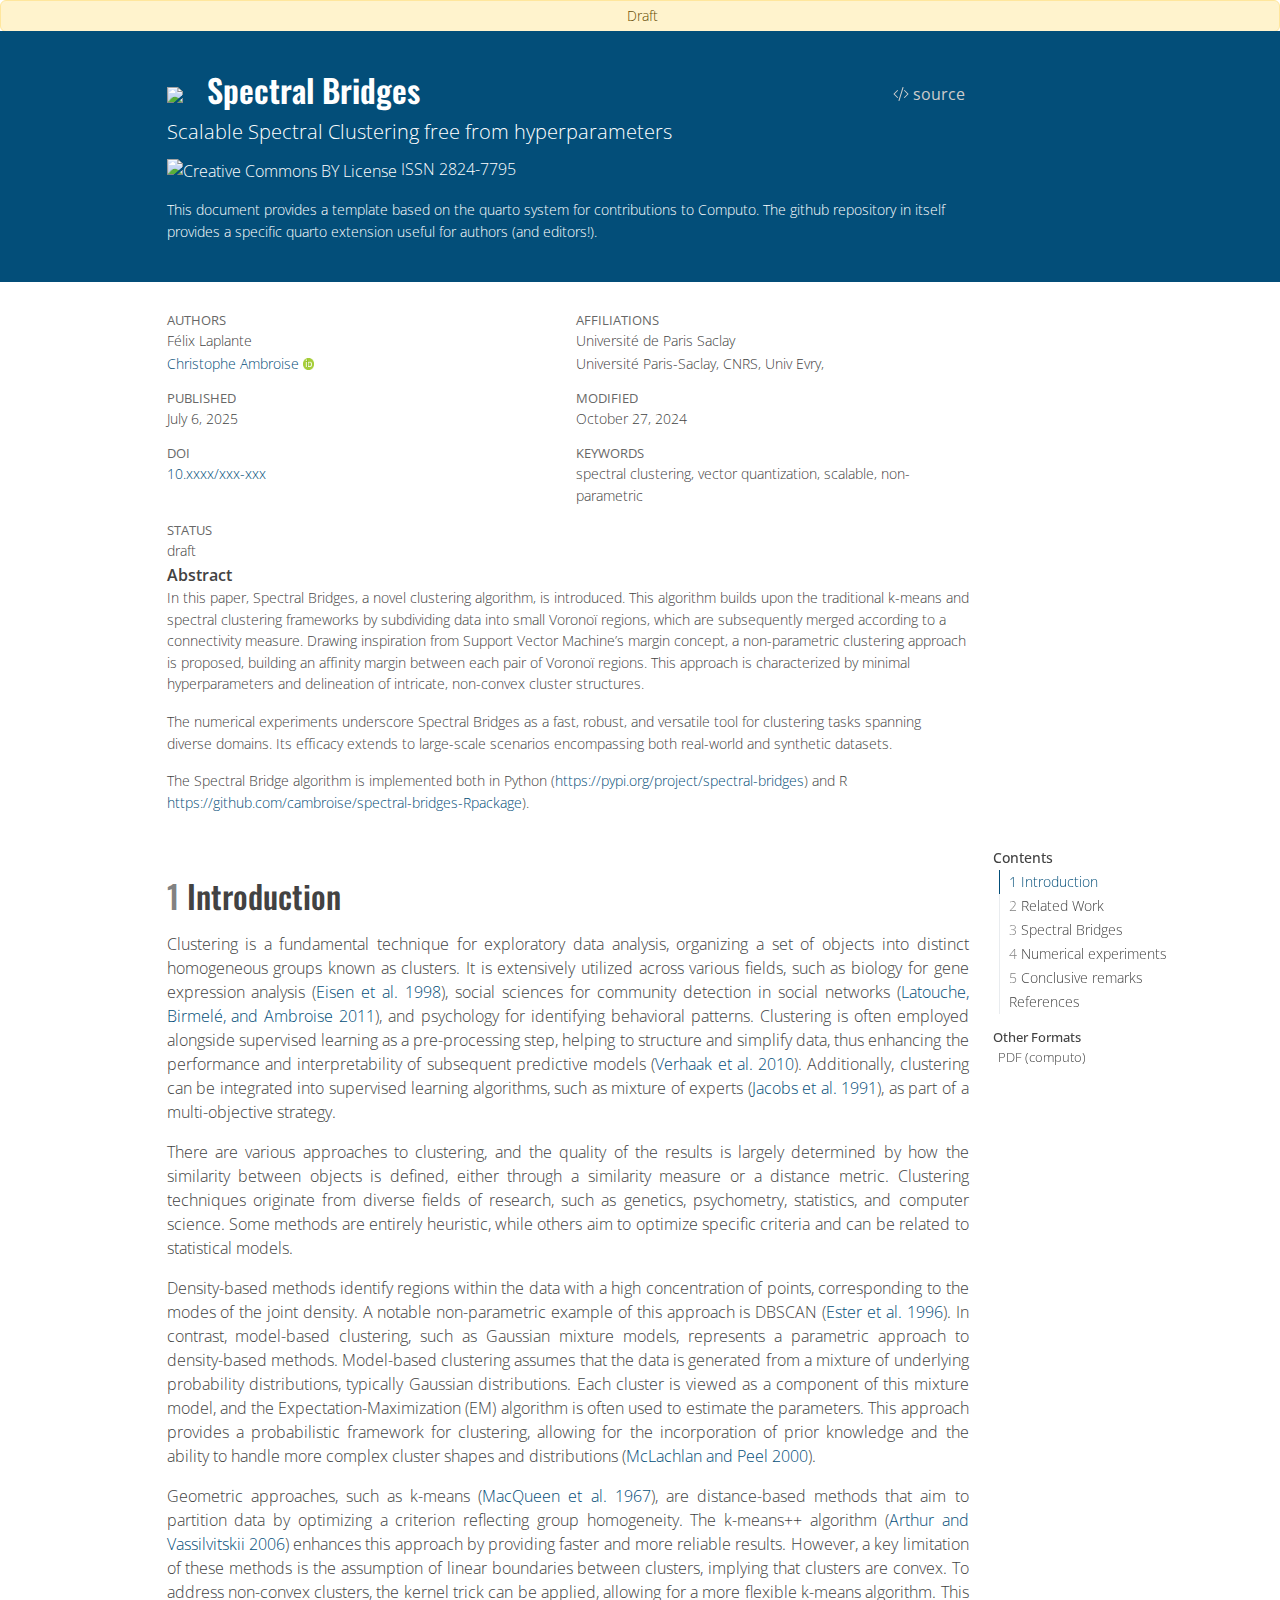
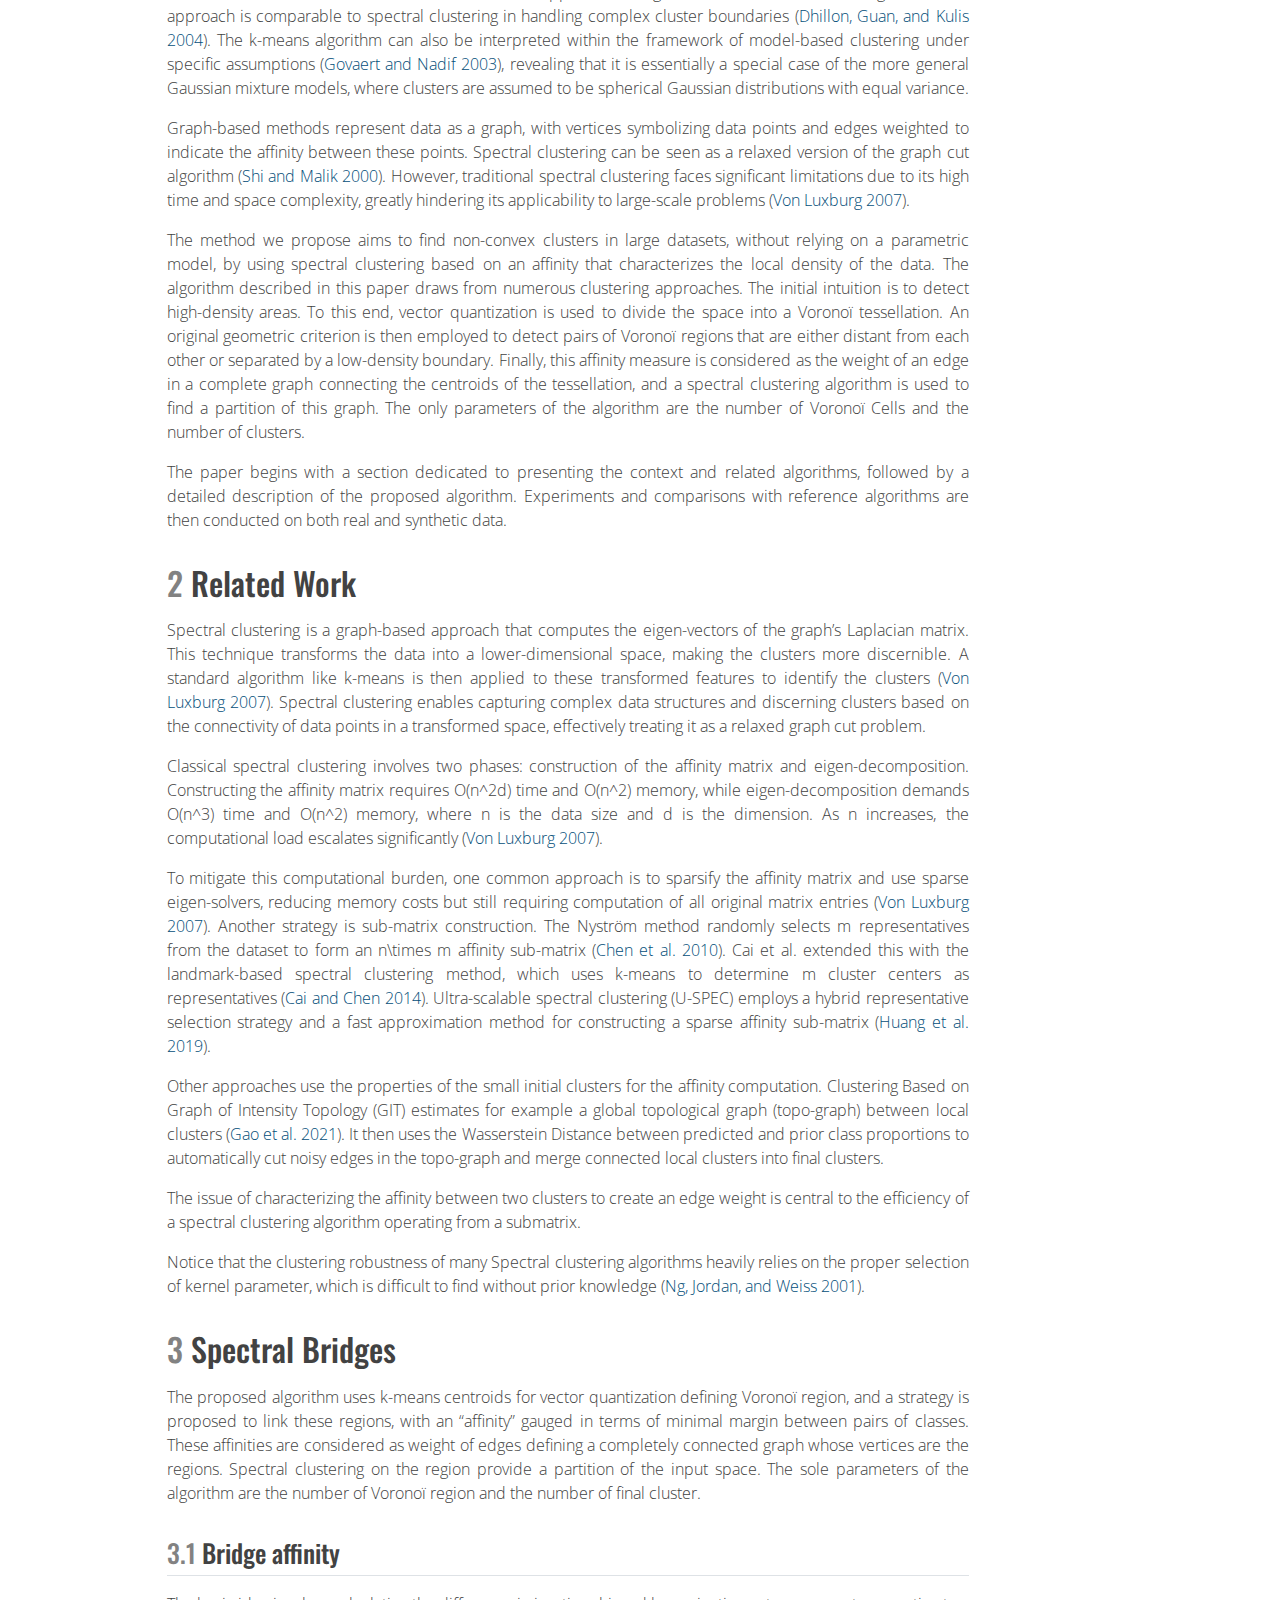
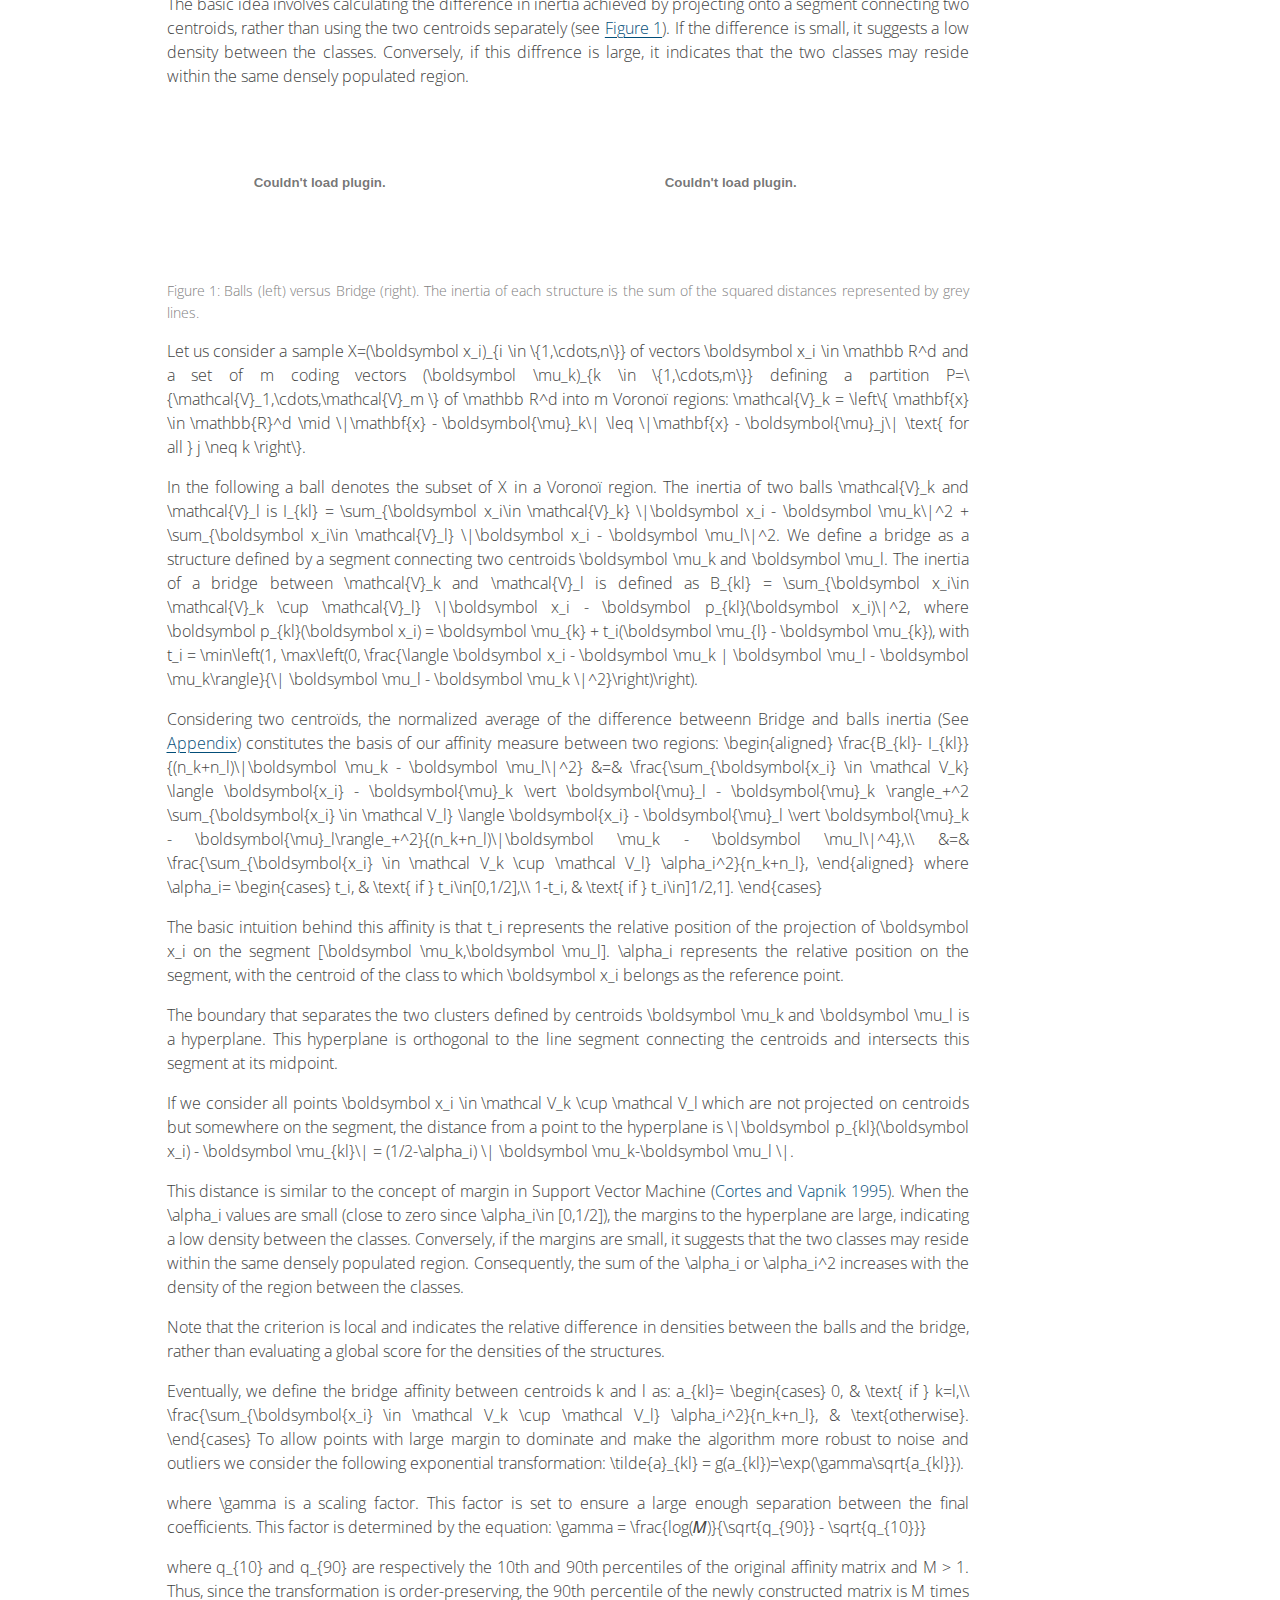
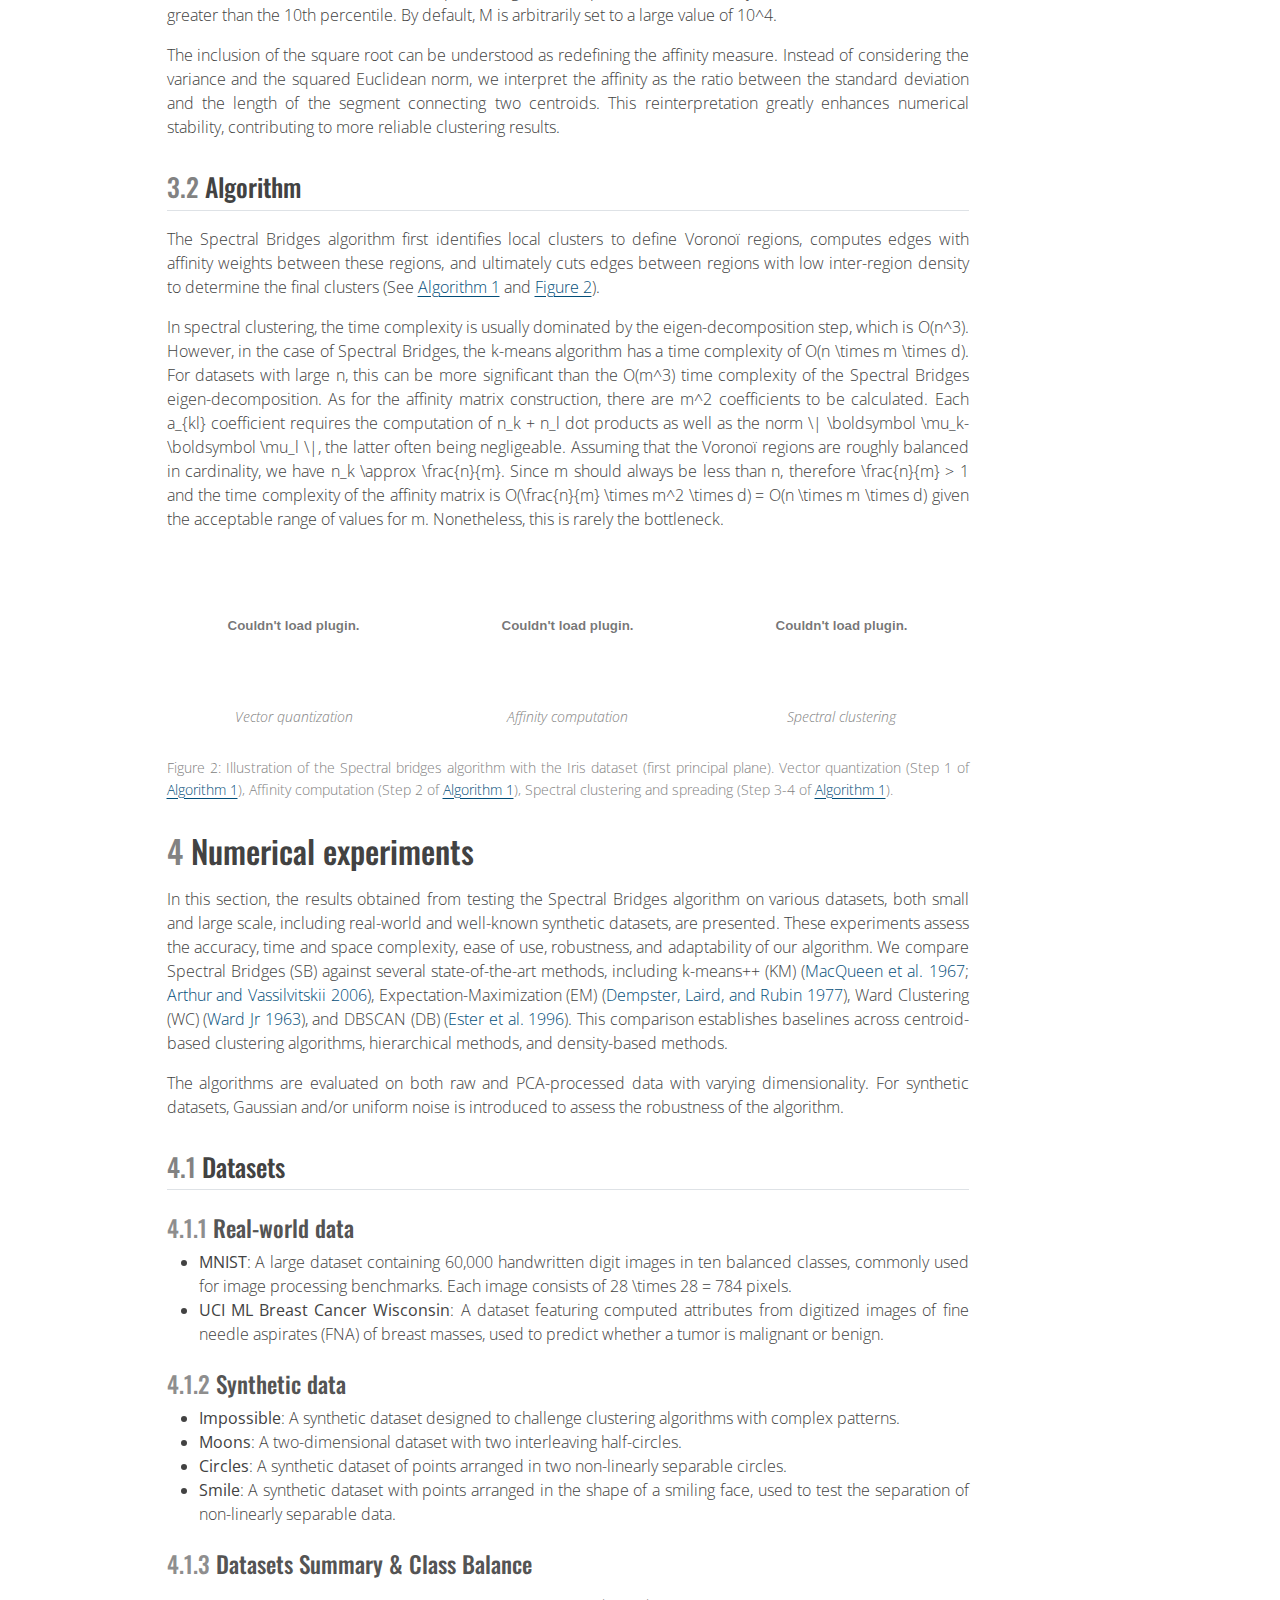
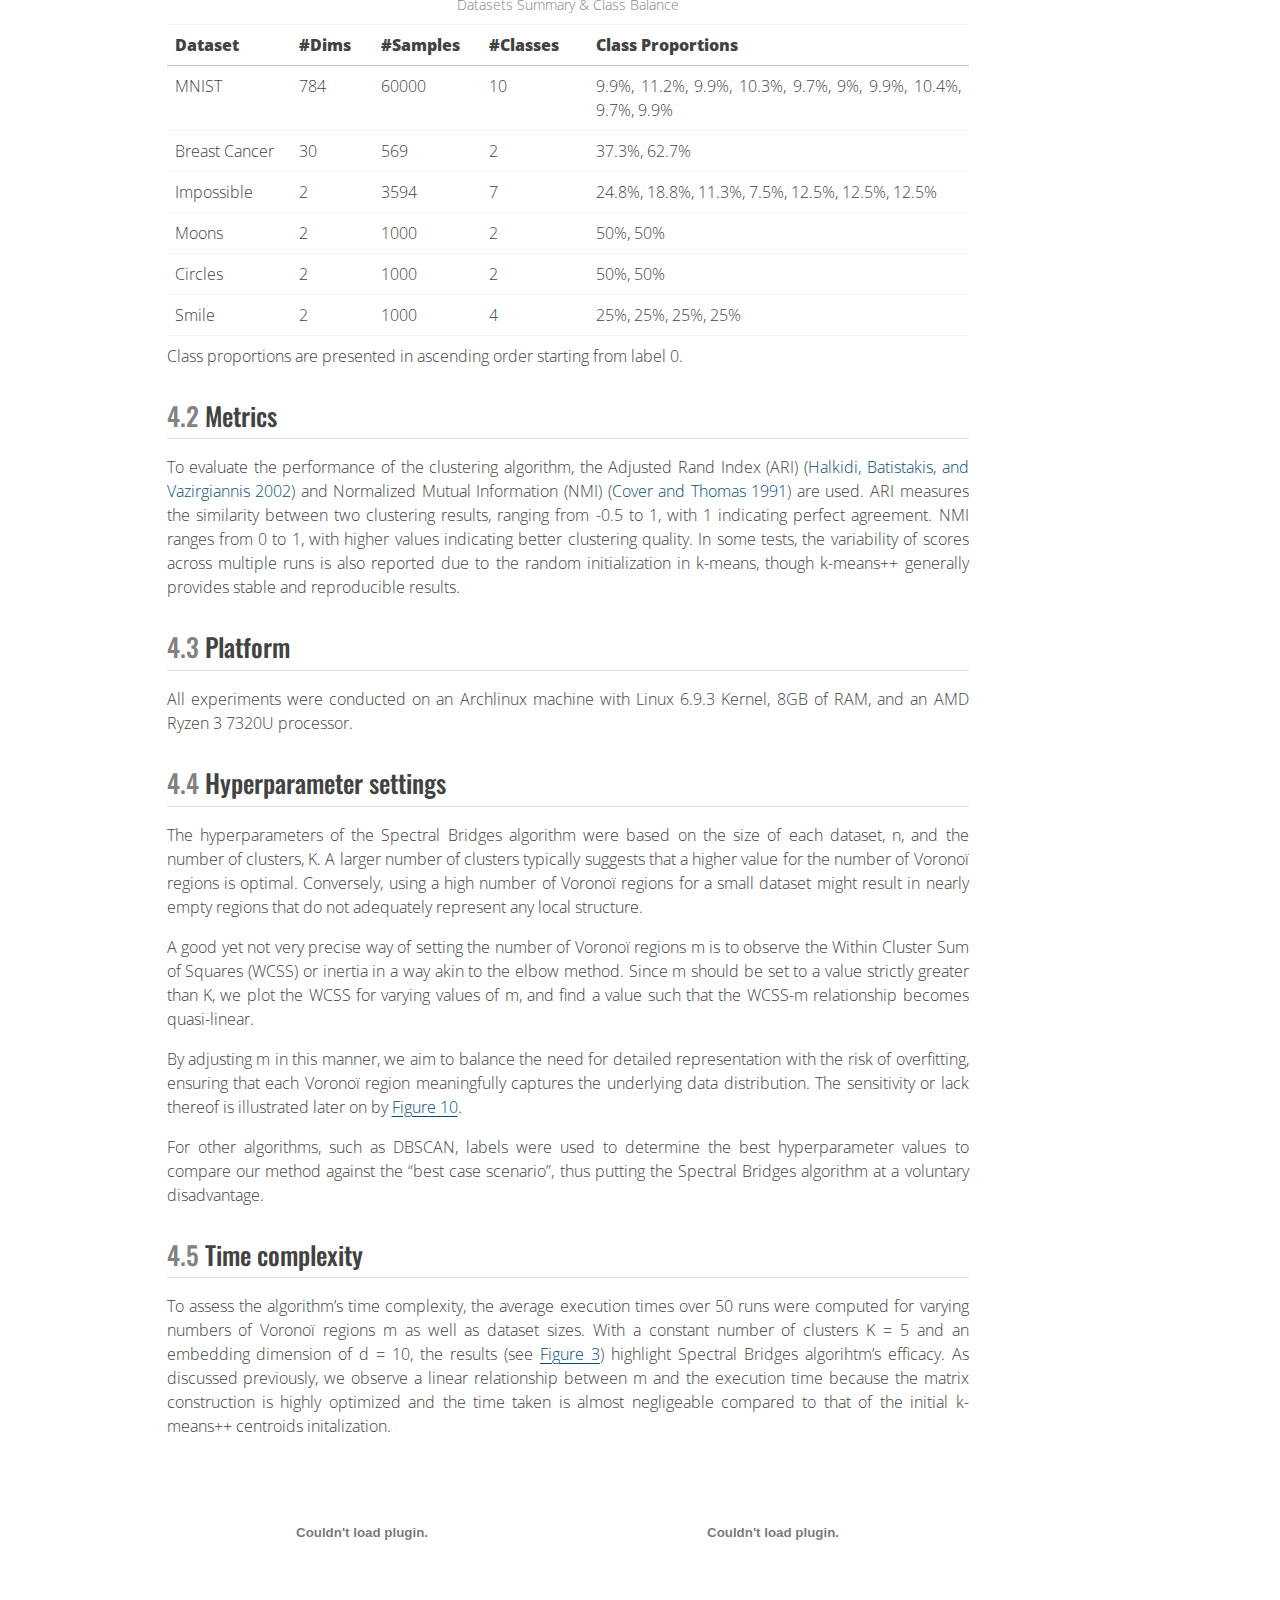
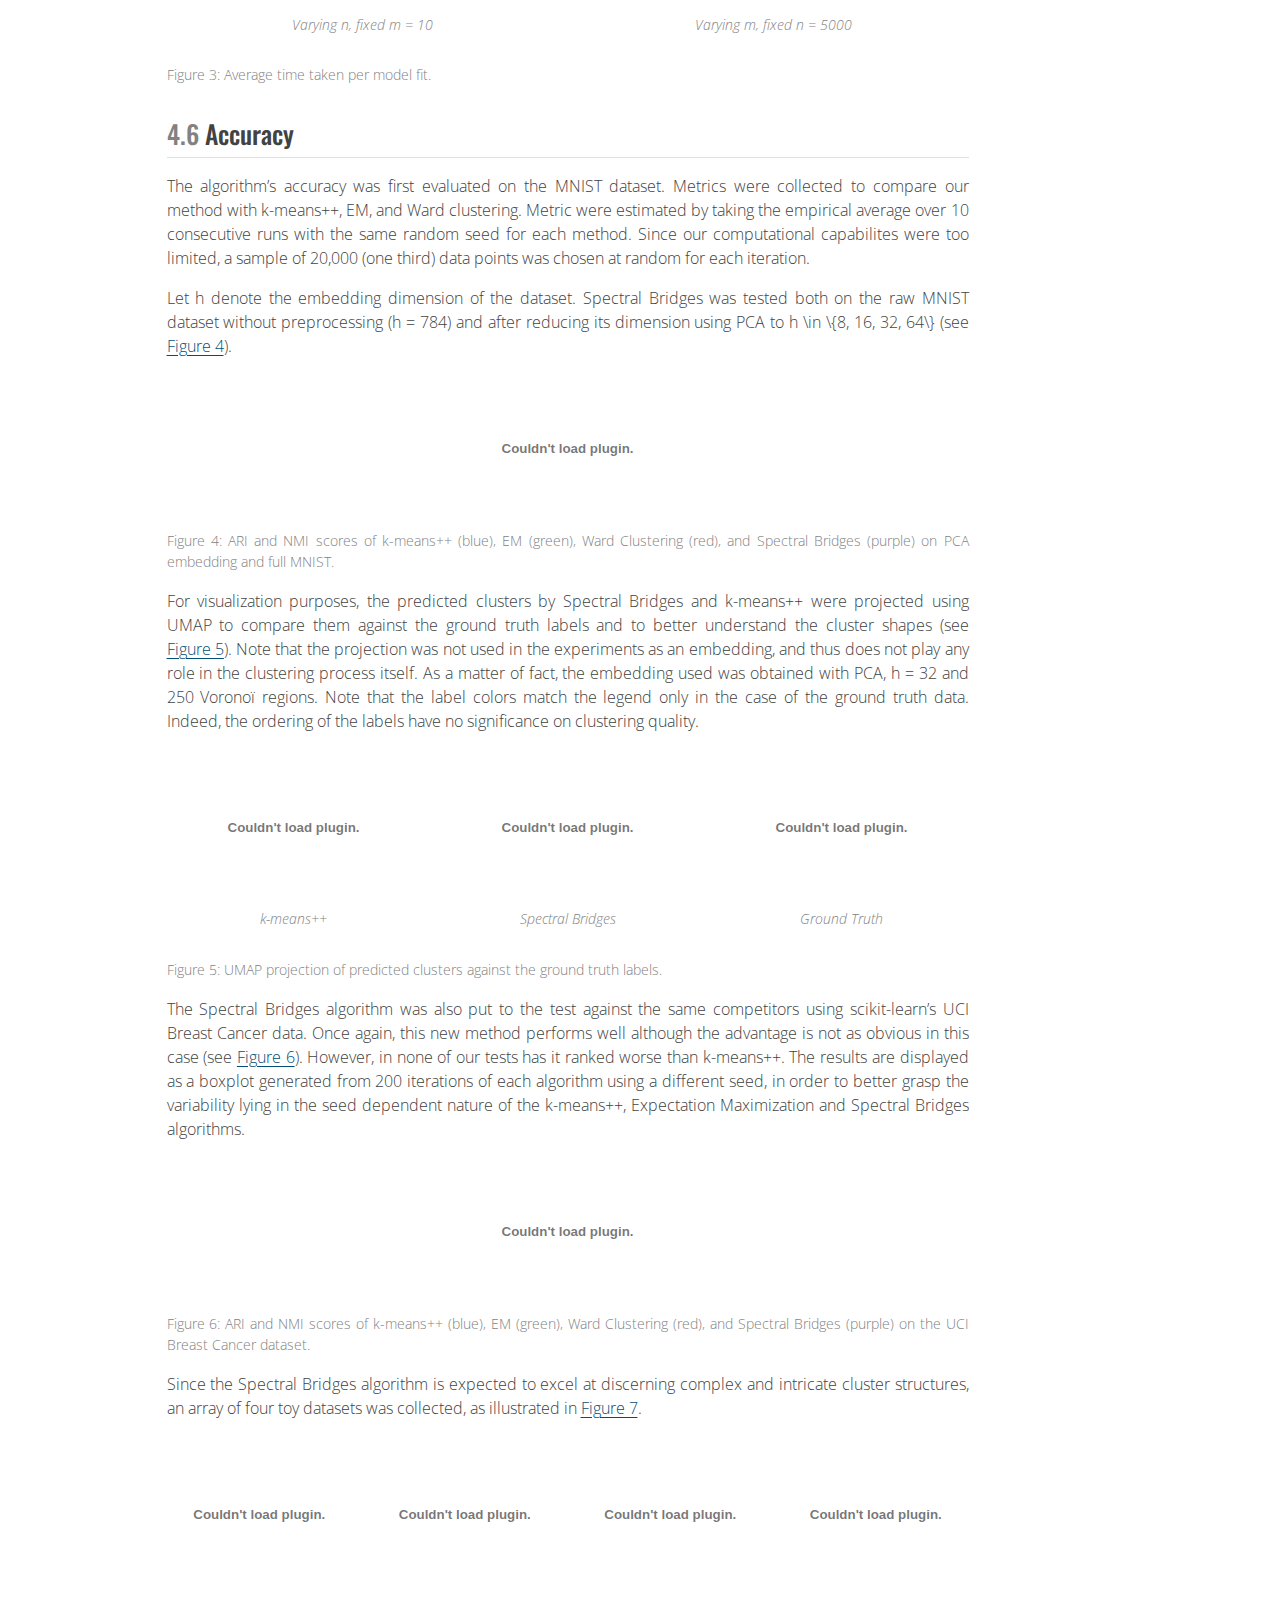
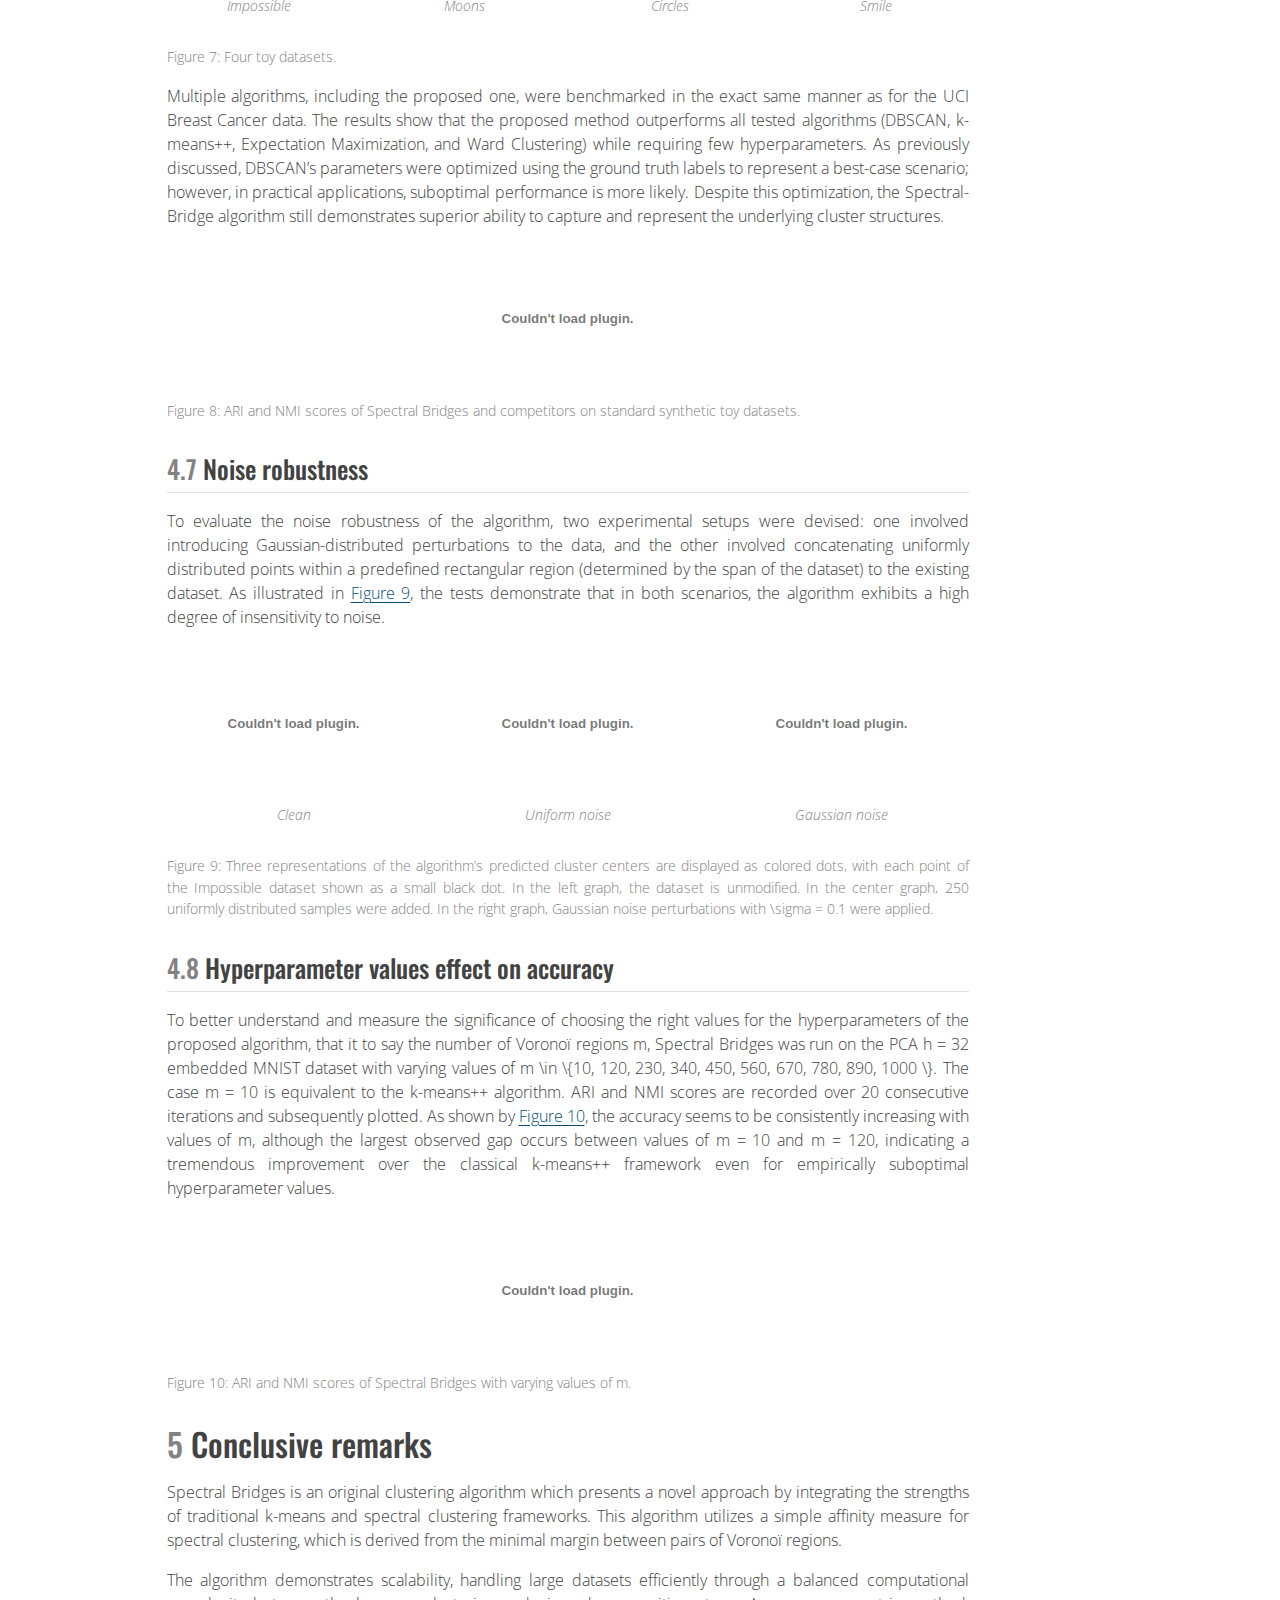
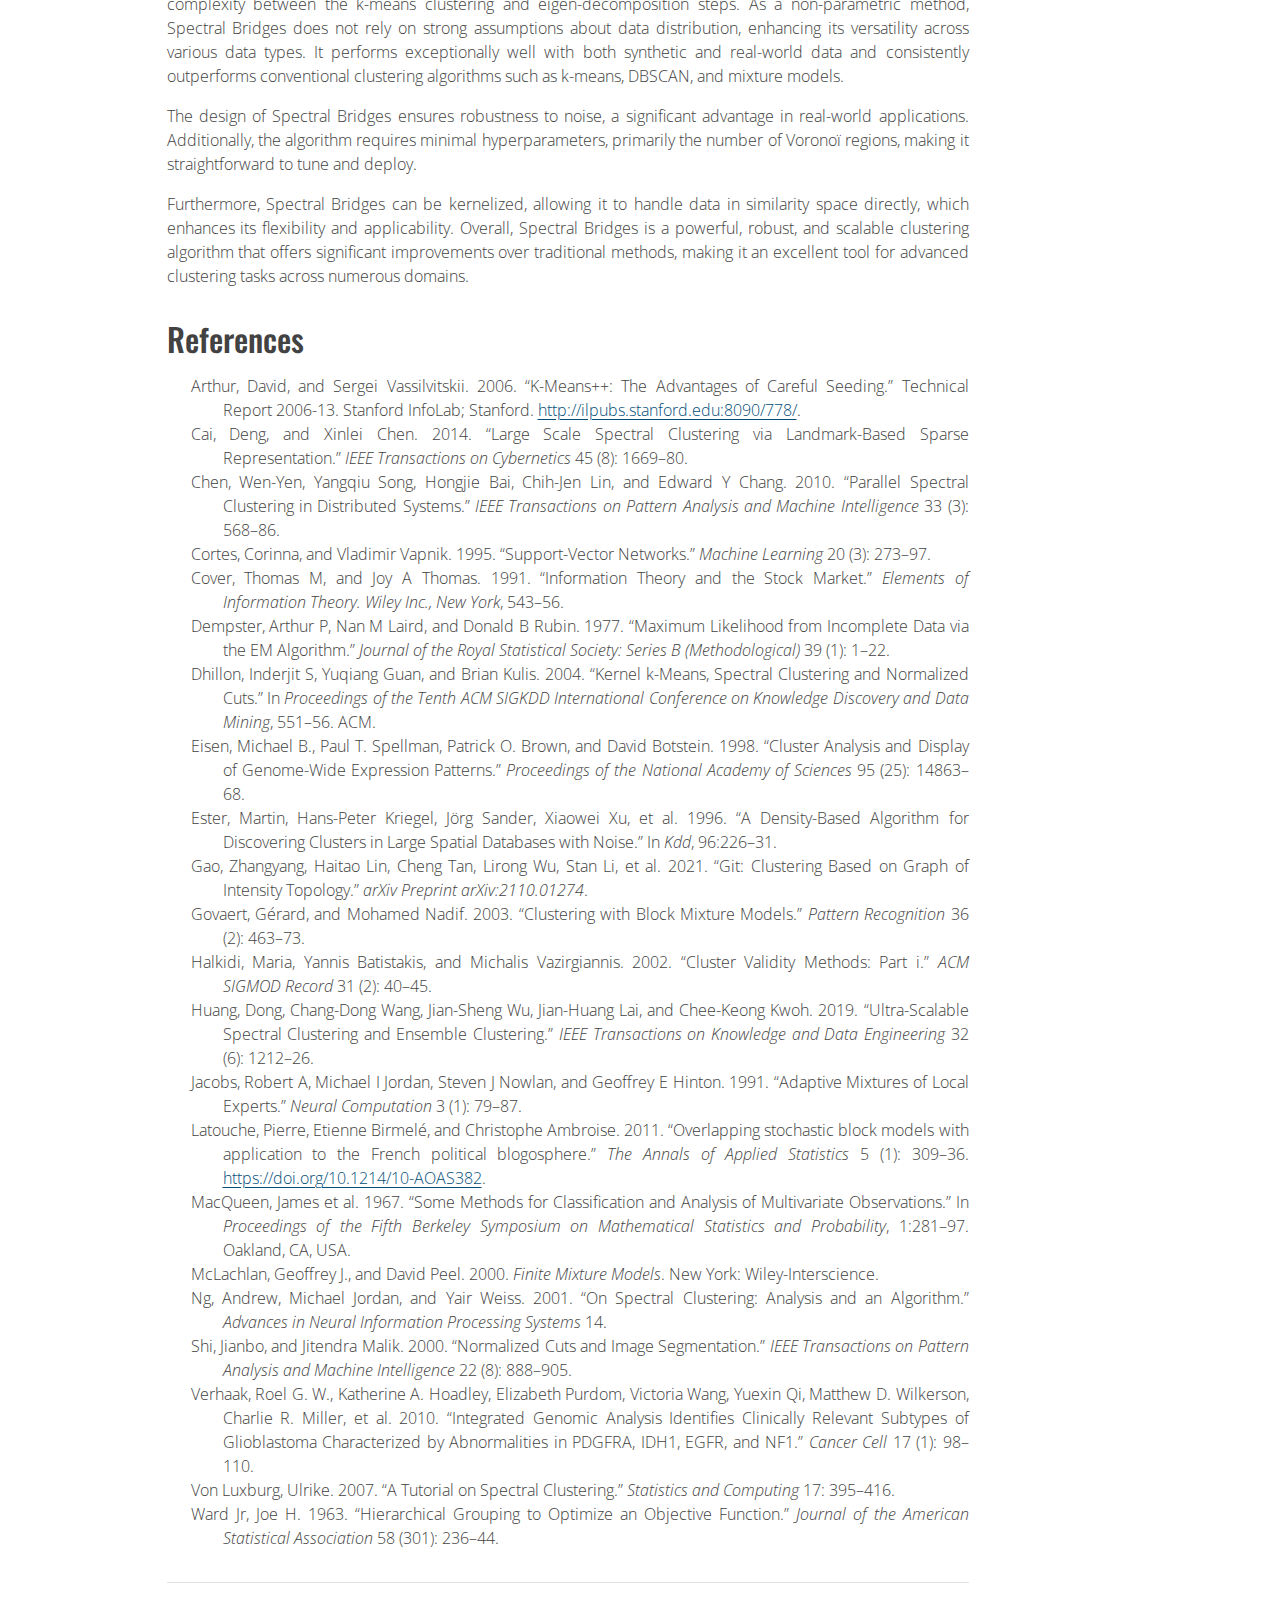
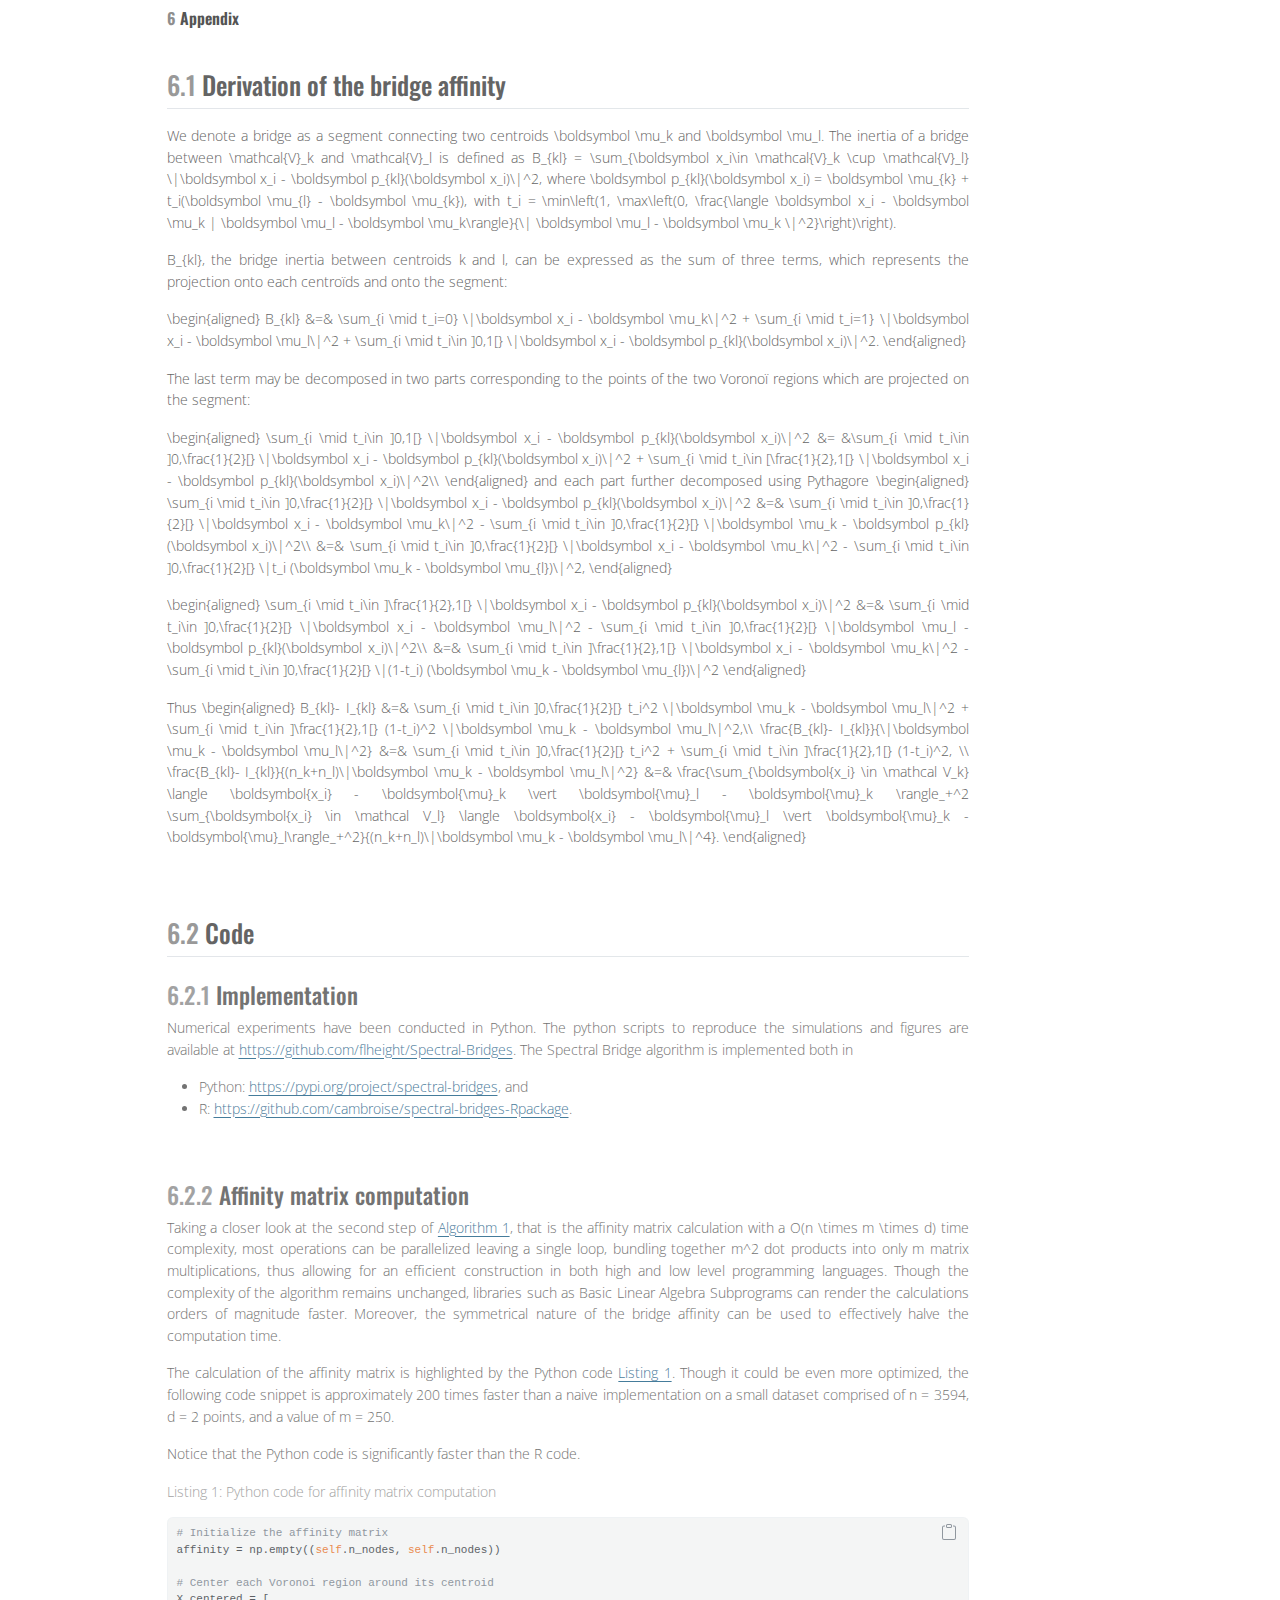
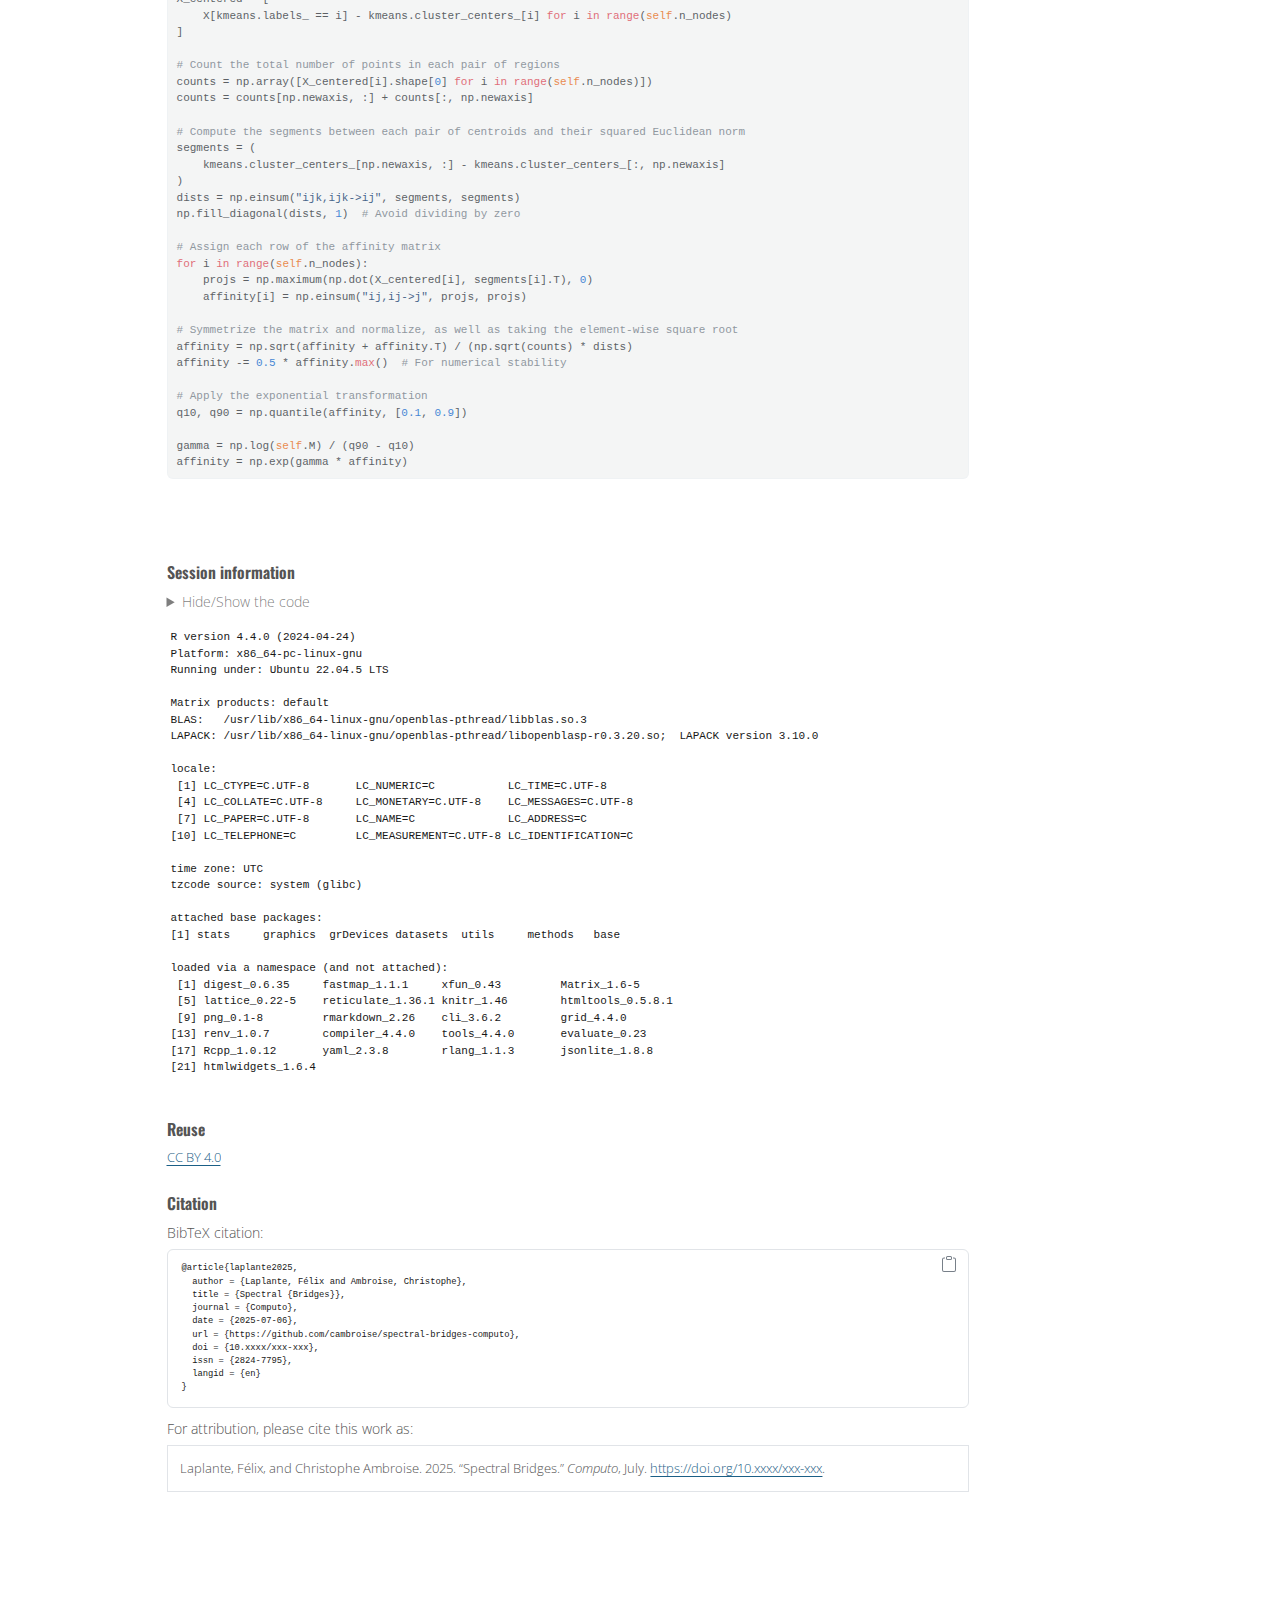
==== commit c5982167: "Built site for gh-pages" ====
--- a/index.html
+++ b/index.html
@@ -2,7 +2,7 @@
 <html xmlns="http://www.w3.org/1999/xhtml" lang="en" xml:lang="en"><head>
 
 <meta charset="utf-8">
-<meta name="generator" content="quarto-1.6.28">
+<meta name="generator" content="quarto-1.6.30">
 
 <meta name="viewport" content="width=device-width, initial-scale=1.0, user-scalable=yes">
 
@@ -88,7 +88,7 @@
 <script src="spectral-bridges_files/libs/quarto-html/tippy.umd.min.js"></script>
 <script src="spectral-bridges_files/libs/quarto-html/anchor.min.js"></script>
 <link href="spectral-bridges_files/libs/quarto-html/tippy.css" rel="stylesheet">
-<link href="spectral-bridges_files/libs/quarto-html/quarto-syntax-highlighting-2aaf1cca91db9171dfb74ca612862753.css" rel="stylesheet" id="quarto-text-highlighting-styles">
+<link href="spectral-bridges_files/libs/quarto-html/quarto-syntax-highlighting-b87080cf00c805eeaf98df19bc5235fa.css" rel="stylesheet" id="quarto-text-highlighting-styles">
 <script src="spectral-bridges_files/libs/bootstrap/bootstrap.min.js"></script>
 <link href="spectral-bridges_files/libs/bootstrap/bootstrap-icons.css" rel="stylesheet">
 <link href="spectral-bridges_files/libs/bootstrap/bootstrap-6b9f26d6dc2bf9192edf8c336a422e78.min.css" rel="stylesheet" append-hash="true" id="quarto-bootstrap" data-mode="light">
@@ -263,7 +263,7 @@
       <div>
       <div class="quarto-title-meta-heading">Modified</div>
       <div class="quarto-title-meta-contents">
-        <p class="date-modified">October 21, 2024</p>
+        <p class="date-modified">October 27, 2024</p>
       </div>
     </div>
       
@@ -447,7 +447,7 @@
 <h2 data-number="3.2" class="anchored" data-anchor-id="algorithm"><span class="header-section-number">3.2</span> Algorithm</h2>
 <p>The Spectral Bridges algorithm first identifies local clusters to define Voronoï regions, computes edges with affinity weights between these regions, and ultimately cuts edges between regions with low inter-region density to determine the final clusters (See <a href="#alg-spectral-bridges" class="quarto-xref">Algorithm 1</a> and <a href="#fig-steps" class="quarto-xref">Figure&nbsp;2</a>).</p>
 <p>In spectral clustering, the time complexity is usually dominated by the eigen-decomposition step, which is <span class="math inline">O(n^3)</span>. However, in the case of Spectral Bridges, the k-means algorithm has a time complexity of <span class="math inline">O(n \times m \times d)</span>. For datasets with large <span class="math inline">n</span>, this can be more significant than the <span class="math inline">O(m^3)</span> time complexity of the Spectral Bridges eigen-decomposition. As for the affinity matrix construction, there are <span class="math inline">m^2</span> coefficients to be calculated. Each <span class="math inline">a_{kl}</span> coefficient requires the computation of <span class="math inline">n_k + n_l</span> dot products as well as the norm <span class="math inline">\| \boldsymbol \mu_k-\boldsymbol \mu_l \|</span>, the latter often being negligeable. Assuming that the Voronoï regions are roughly balanced in cardinality, we have <span class="math inline">n_k \approx \frac{n}{m}</span>. Since <span class="math inline">m</span> should always be less than <span class="math inline">n</span>, therefore <span class="math inline">\frac{n}{m} &gt; 1</span> and the time complexity of the affinity matrix is <span class="math inline">O(\frac{n}{m} \times m^2 \times d) = O(n \times m \times d)</span> given the acceptable range of values for <span class="math inline">m</span>. Nonetheless, this is rarely the bottleneck.</p>
-<div id="alg-spectral-bridges" class="pseudocode-container quarto-float" data-line-number="true" data-no-end="false" data-pseudocode-number="1" data-line-number-punc=":" data-caption-prefix="Algorithm" data-comment-delimiter="//" data-indent-size="1.2em">
+<div id="alg-spectral-bridges" class="pseudocode-container quarto-float" data-line-number="true" data-caption-prefix="Algorithm" data-line-number-punc=":" data-indent-size="1.2em" data-pseudocode-number="1" data-comment-delimiter="//" data-no-end="false">
 <div class="pseudocode">
 \begin{algorithm} \caption{Spectral Bridges} \begin{algorithmic} \Procedure{SpectralBridges}{$X, k, m$} \Comment{$X$: input dataset, $k$: number of clusters, $m$: number of Voronoï regions} \State \textbf{Step 1: Vector Quantization} \State $\text{centroids}, \text{voronoiRegions} \gets$ \Call{KMeans}{$X, m$} \Comment{Initial centroids and Voronoi regions using k-means++} \State \textbf{Step 2: Affinity Computation} \State $A = \{g(a_{kl})\}_{kl} \gets$ \Call{Affinity}{$X, \text{centroids}, \text{voronoiRegions}$} \Comment{Compute affinity matrix $A$} \State \textbf{Step 3: Spectral Clustering} \Comment{Assign each region to a cluster} \State $\text{labels} \gets$ \Call{SpectralClustering}{$A, k$} \State \textbf{Step 4: Propagate} \Comment{Assign each data point to the cluster of its region} \State $\text{clusters} \gets$ \Call{Propagate}{$X, \text{labels}, \text{voronoiRegions}$} \State \Return $\text{clusters}$ \Comment{Return cluster labels for data points in $X$} \EndProcedure \end{algorithmic} \end{algorithm}
 </div>
--- a/spectral-bridges_files/libs/quarto-html/quarto-syntax-highlighting-b87080cf00c805eeaf98df19bc5235fa.css
+++ b/spectral-bridges_files/libs/quarto-html/quarto-syntax-highlighting-b87080cf00c805eeaf98df19bc5235fa.css
@@ -0,0 +1,179 @@
+/* quarto syntax highlight colors */
+:root {
+  --quarto-hl-al-color: #ff5555;
+  --quarto-hl-an-color: #6a737d;
+  --quarto-hl-at-color: #d73a49;
+  --quarto-hl-bn-color: #005cc5;
+  --quarto-hl-bu-color: #d73a49;
+  --quarto-hl-ch-color: #032f62;
+  --quarto-hl-co-color: #6a737d;
+  --quarto-hl-cv-color: #6a737d;
+  --quarto-hl-cn-color: #005cc5;
+  --quarto-hl-cf-color: #d73a49;
+  --quarto-hl-dt-color: #d73a49;
+  --quarto-hl-dv-color: #005cc5;
+  --quarto-hl-do-color: #6a737d;
+  --quarto-hl-er-color: #ff5555;
+  --quarto-hl-ex-color: #d73a49;
+  --quarto-hl-fl-color: #005cc5;
+  --quarto-hl-fu-color: #6f42c1;
+  --quarto-hl-im-color: #032f62;
+  --quarto-hl-in-color: #6a737d;
+  --quarto-hl-kw-color: #d73a49;
+  --quarto-hl-op-color: #24292e;
+  --quarto-hl-pp-color: #d73a49;
+  --quarto-hl-re-color: #6a737d;
+  --quarto-hl-sc-color: #005cc5;
+  --quarto-hl-ss-color: #032f62;
+  --quarto-hl-st-color: #032f62;
+  --quarto-hl-va-color: #e36209;
+  --quarto-hl-vs-color: #032f62;
+  --quarto-hl-wa-color: #ff5555;
+}
+
+/* other quarto variables */
+:root {
+  --quarto-font-monospace: SFMono-Regular, Menlo, Monaco, Consolas, "Liberation Mono", "Courier New", monospace;
+}
+
+code span.al {
+  font-weight: bold;
+  color: #ff5555;
+}
+
+code span.an {
+  color: #6a737d;
+}
+
+code span.at {
+  color: #d73a49;
+}
+
+code span.bn {
+  color: #005cc5;
+}
+
+code span.bu {
+  color: #d73a49;
+}
+
+code span.ch {
+  color: #032f62;
+}
+
+code span.co {
+  color: #6a737d;
+}
+
+code span.cv {
+  color: #6a737d;
+}
+
+code span.cn {
+  color: #005cc5;
+}
+
+code span.cf {
+  color: #d73a49;
+}
+
+code span.dt {
+  color: #d73a49;
+}
+
+code span.dv {
+  color: #005cc5;
+}
+
+code span.do {
+  color: #6a737d;
+}
+
+code span.er {
+  color: #ff5555;
+  text-decoration: underline;
+}
+
+code span.ex {
+  font-weight: bold;
+  color: #d73a49;
+}
+
+code span.fl {
+  color: #005cc5;
+}
+
+code span.fu {
+  color: #6f42c1;
+}
+
+code span.im {
+  color: #032f62;
+}
+
+code span.in {
+  color: #6a737d;
+}
+
+code span.kw {
+  color: #d73a49;
+}
+
+pre > code.sourceCode > span {
+  color: #24292e;
+}
+
+code span {
+  color: #24292e;
+}
+
+code.sourceCode > span {
+  color: #24292e;
+}
+
+div.sourceCode,
+div.sourceCode pre.sourceCode {
+  color: #24292e;
+}
+
+code span.op {
+  color: #24292e;
+}
+
+code span.pp {
+  color: #d73a49;
+}
+
+code span.re {
+  color: #6a737d;
+}
+
+code span.sc {
+  color: #005cc5;
+}
+
+code span.ss {
+  color: #032f62;
+}
+
+code span.st {
+  color: #032f62;
+}
+
+code span.va {
+  color: #e36209;
+}
+
+code span.vs {
+  color: #032f62;
+}
+
+code span.wa {
+  color: #ff5555;
+}
+
+.prevent-inlining {
+  content: "</";
+}
+
+/*# sourceMappingURL=24893659d22ae2a5ec0d5e97523b1c0b.css.map */
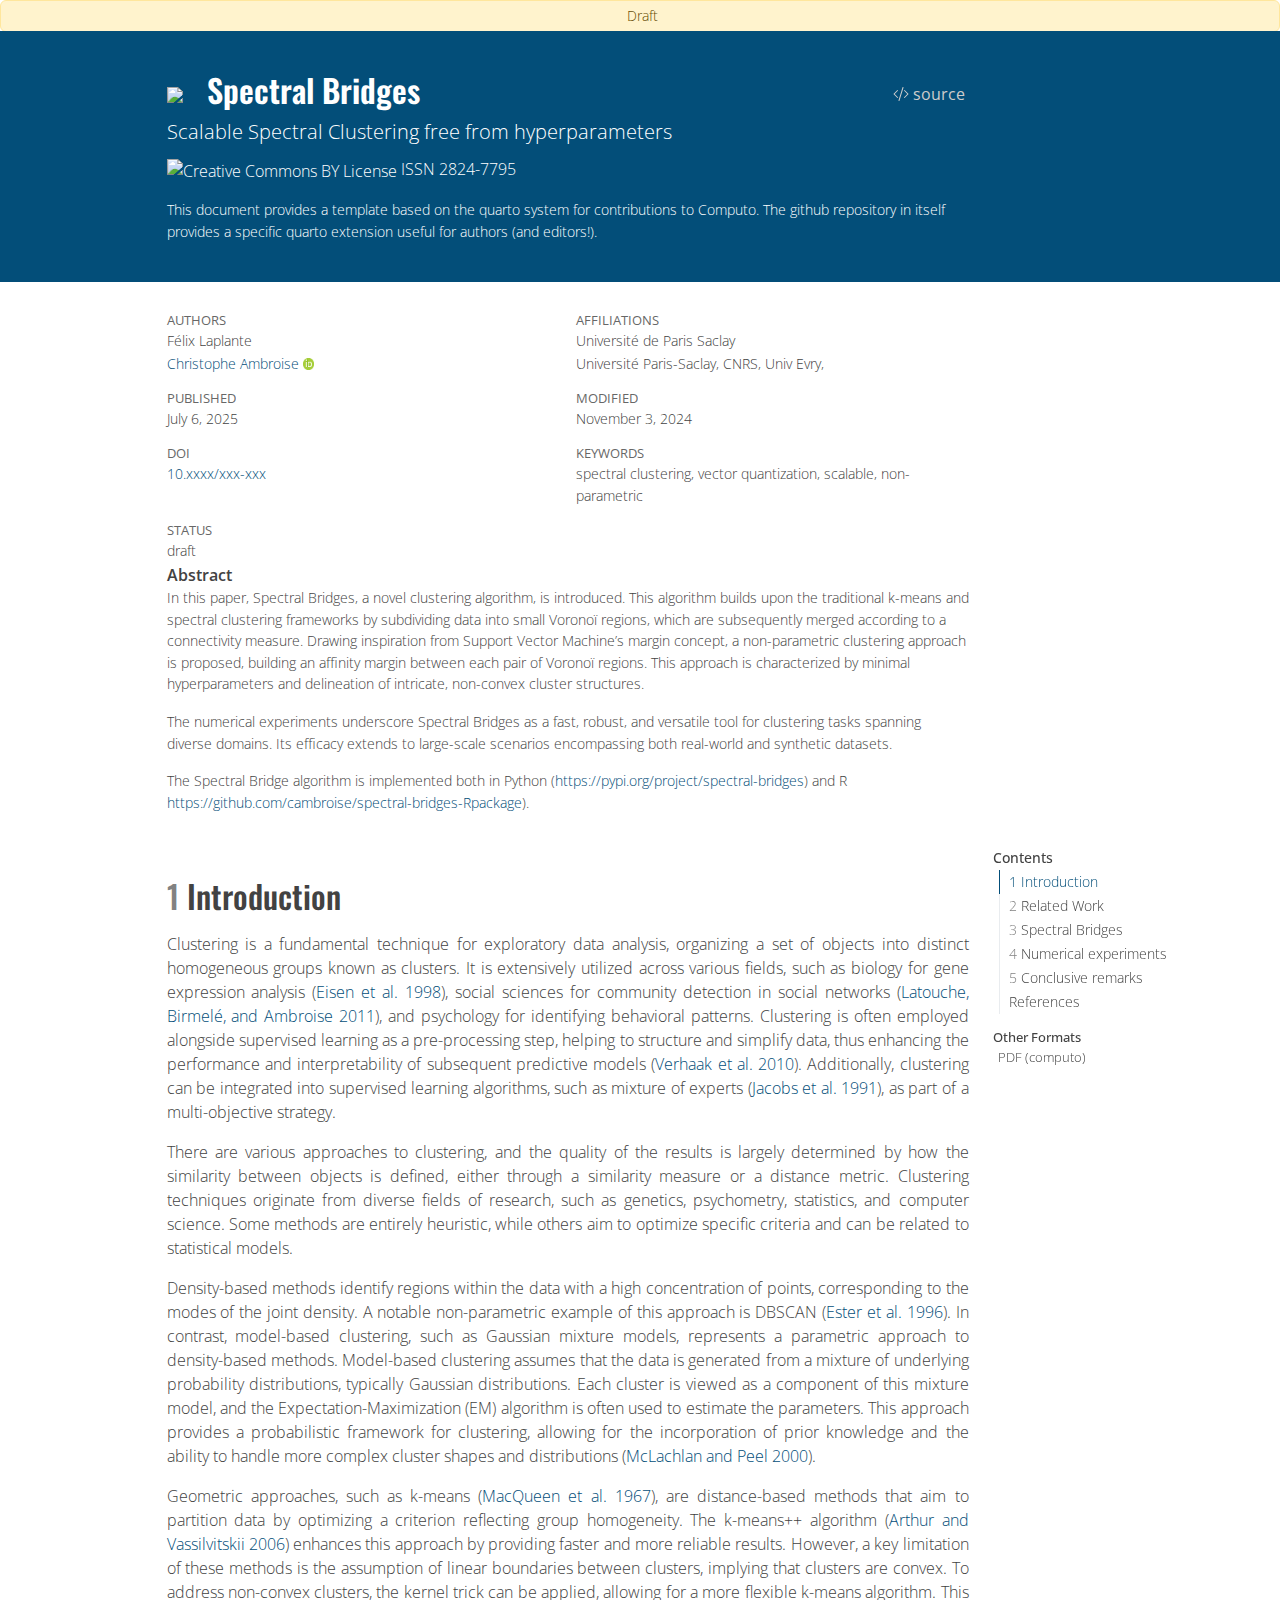
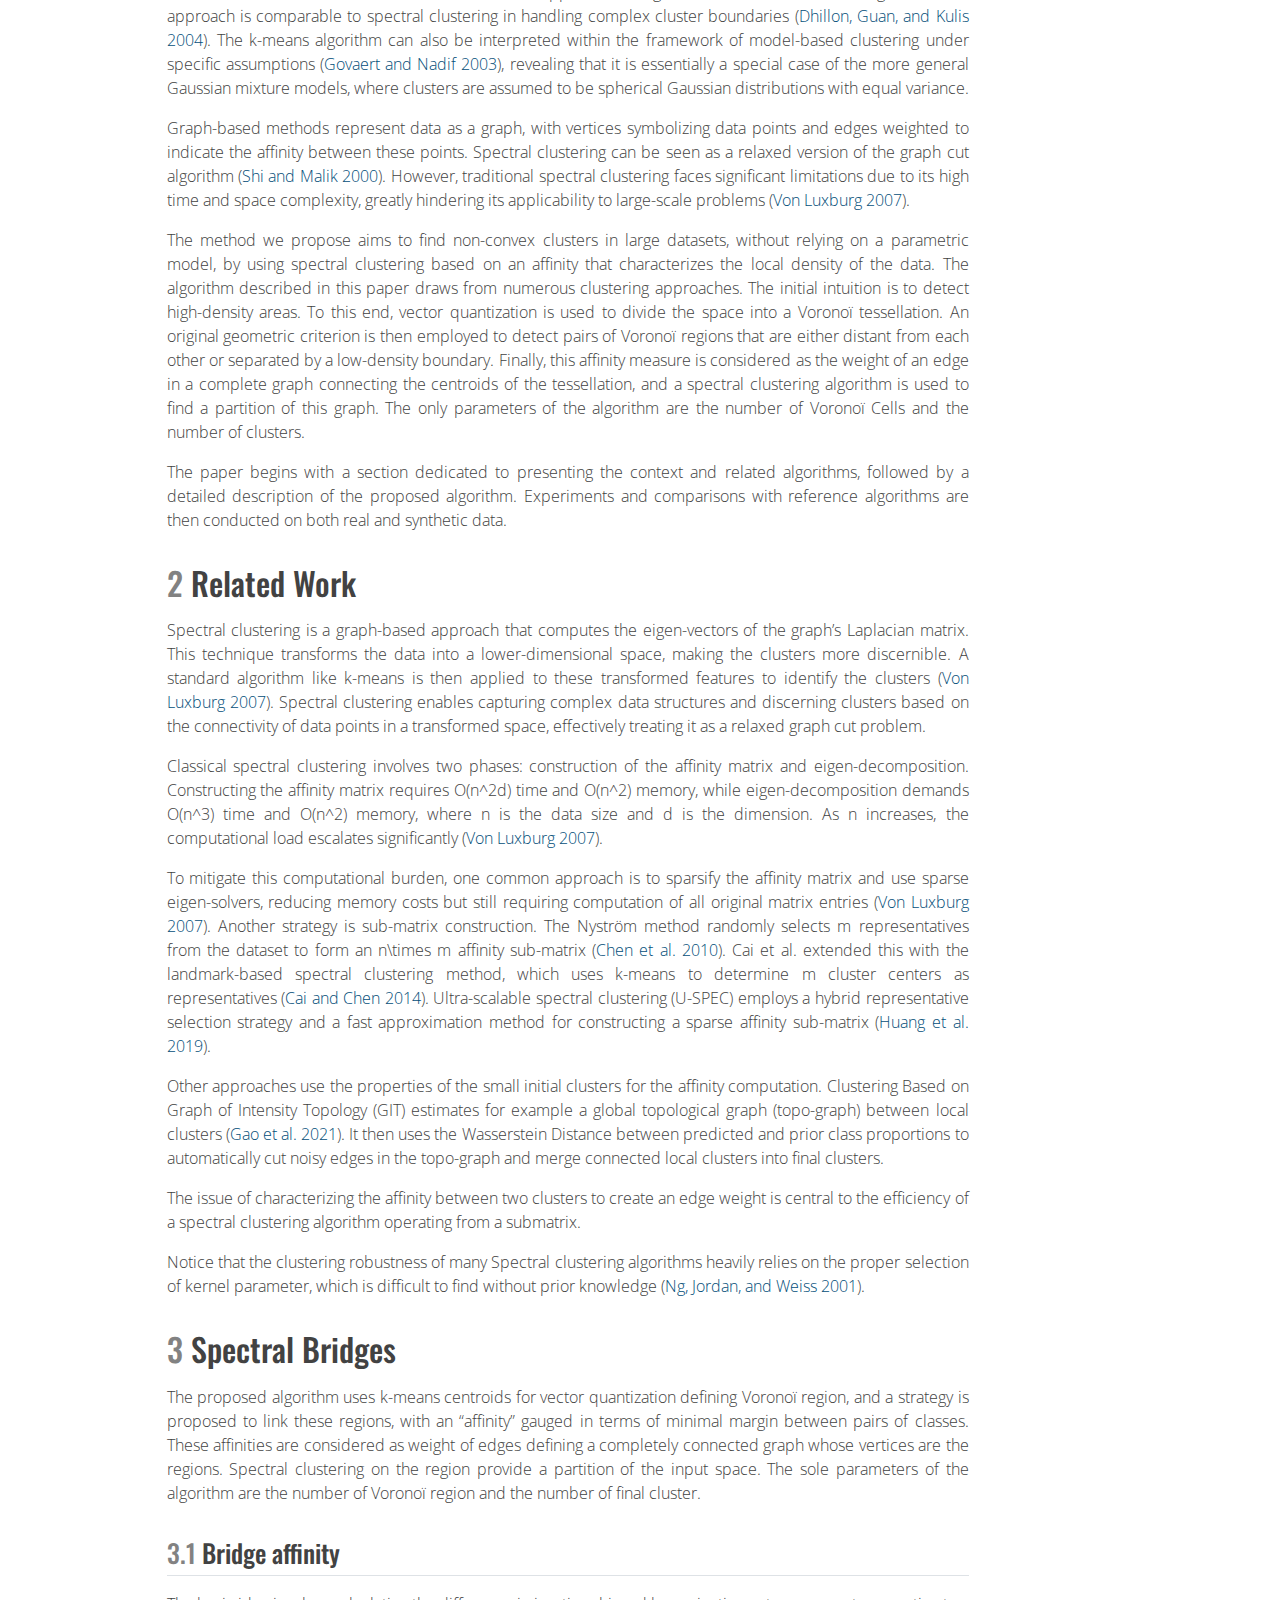
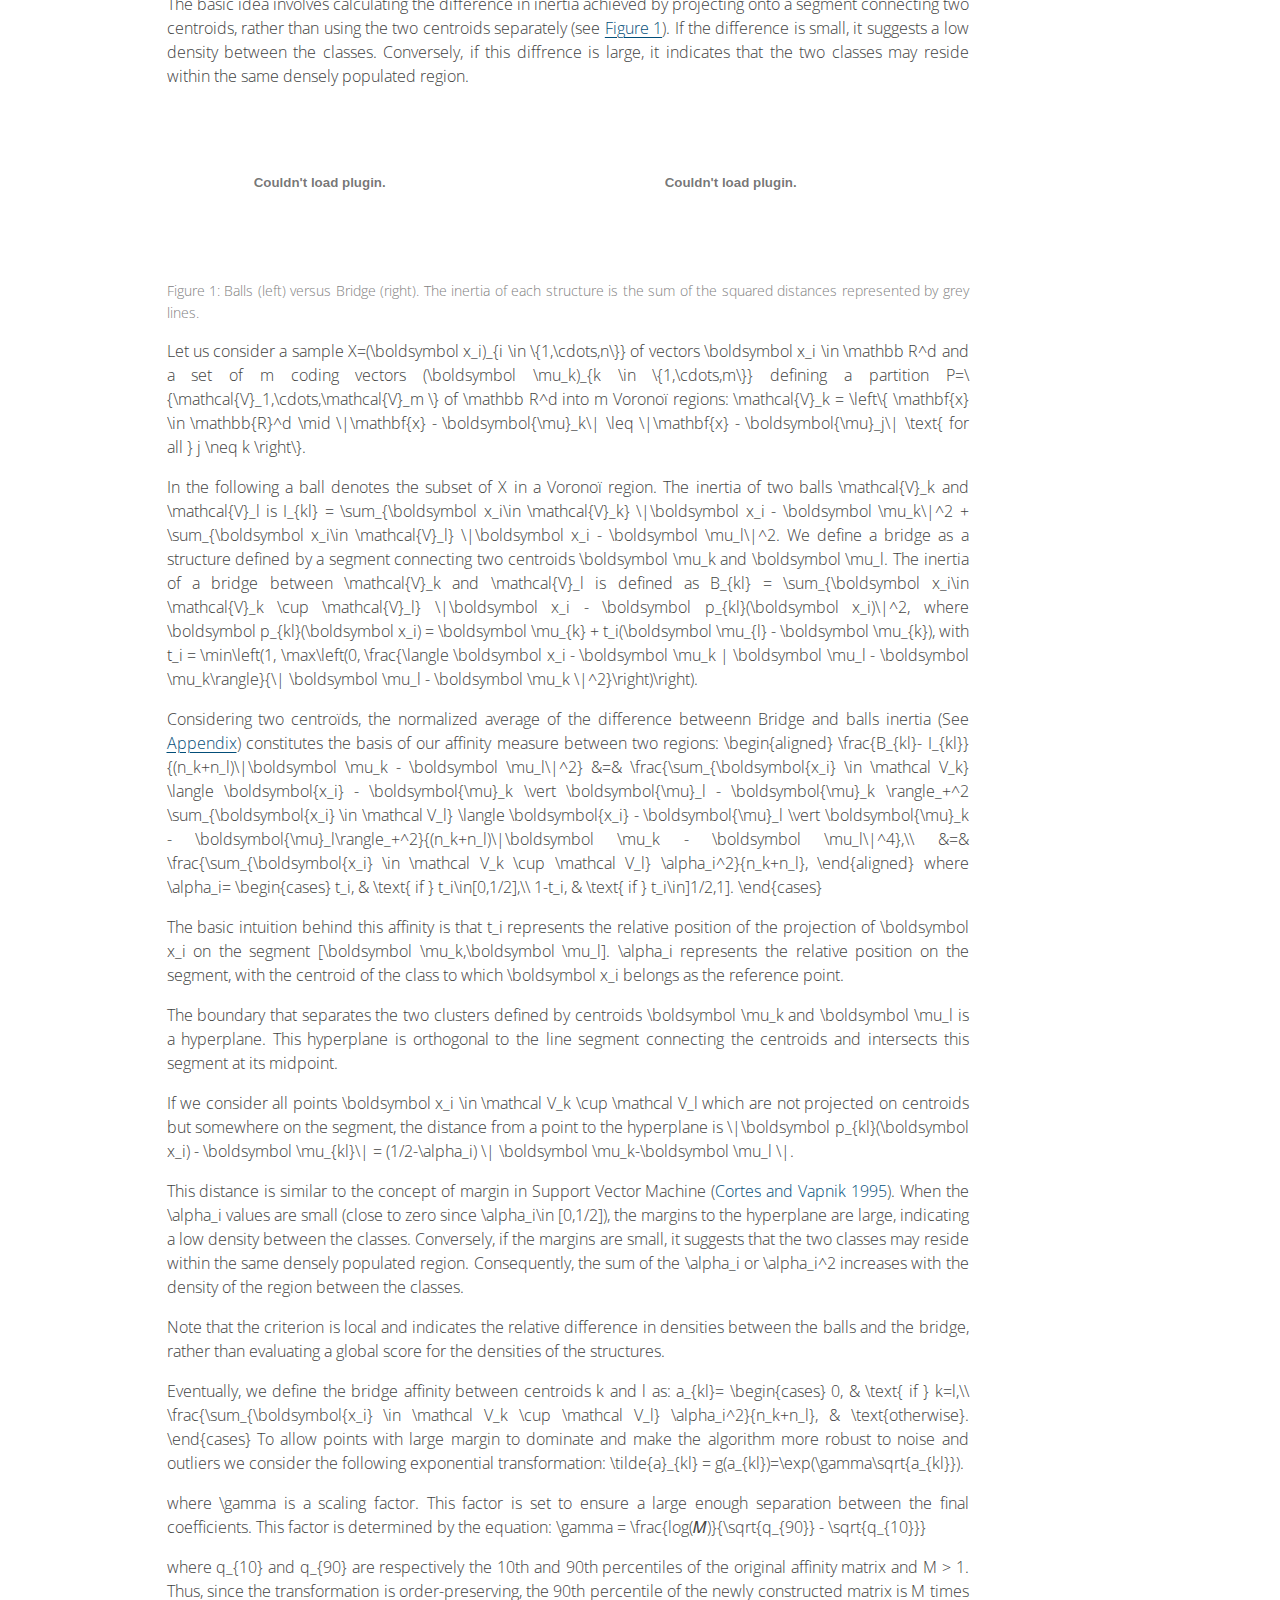
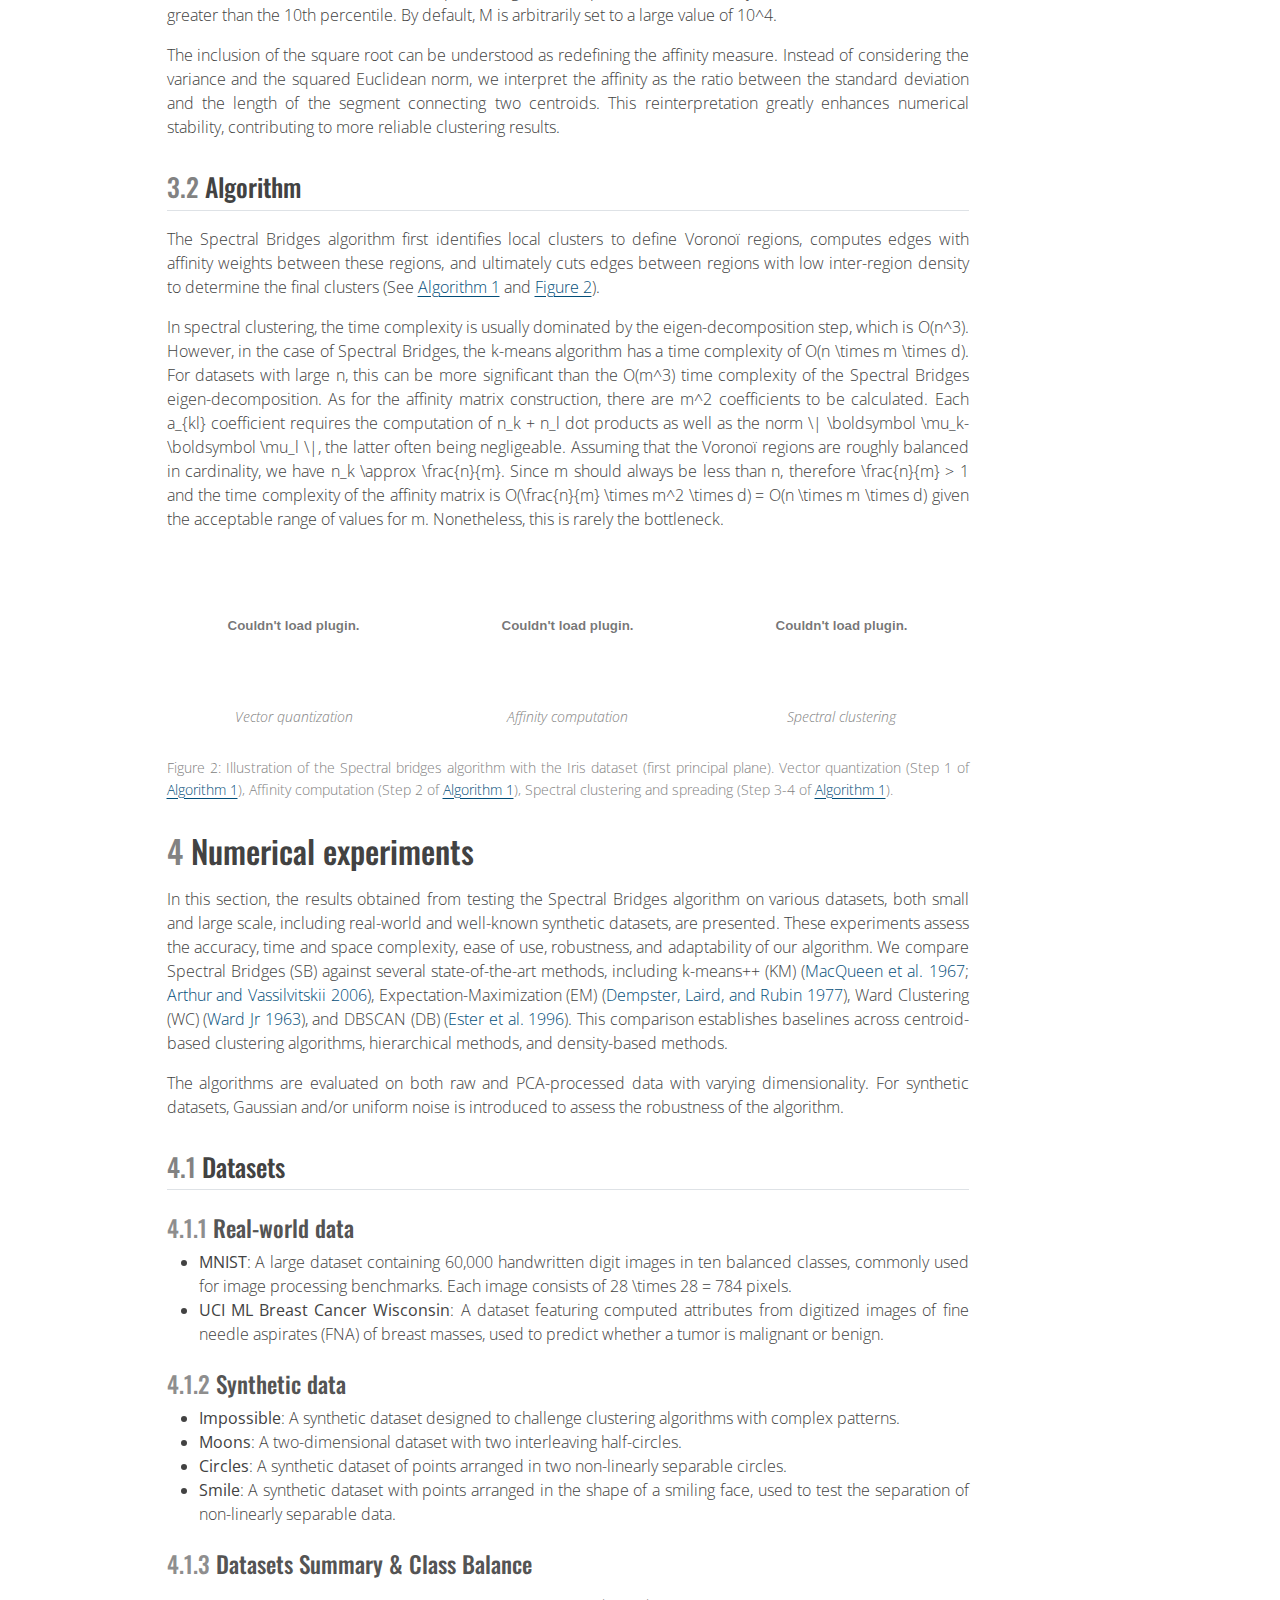
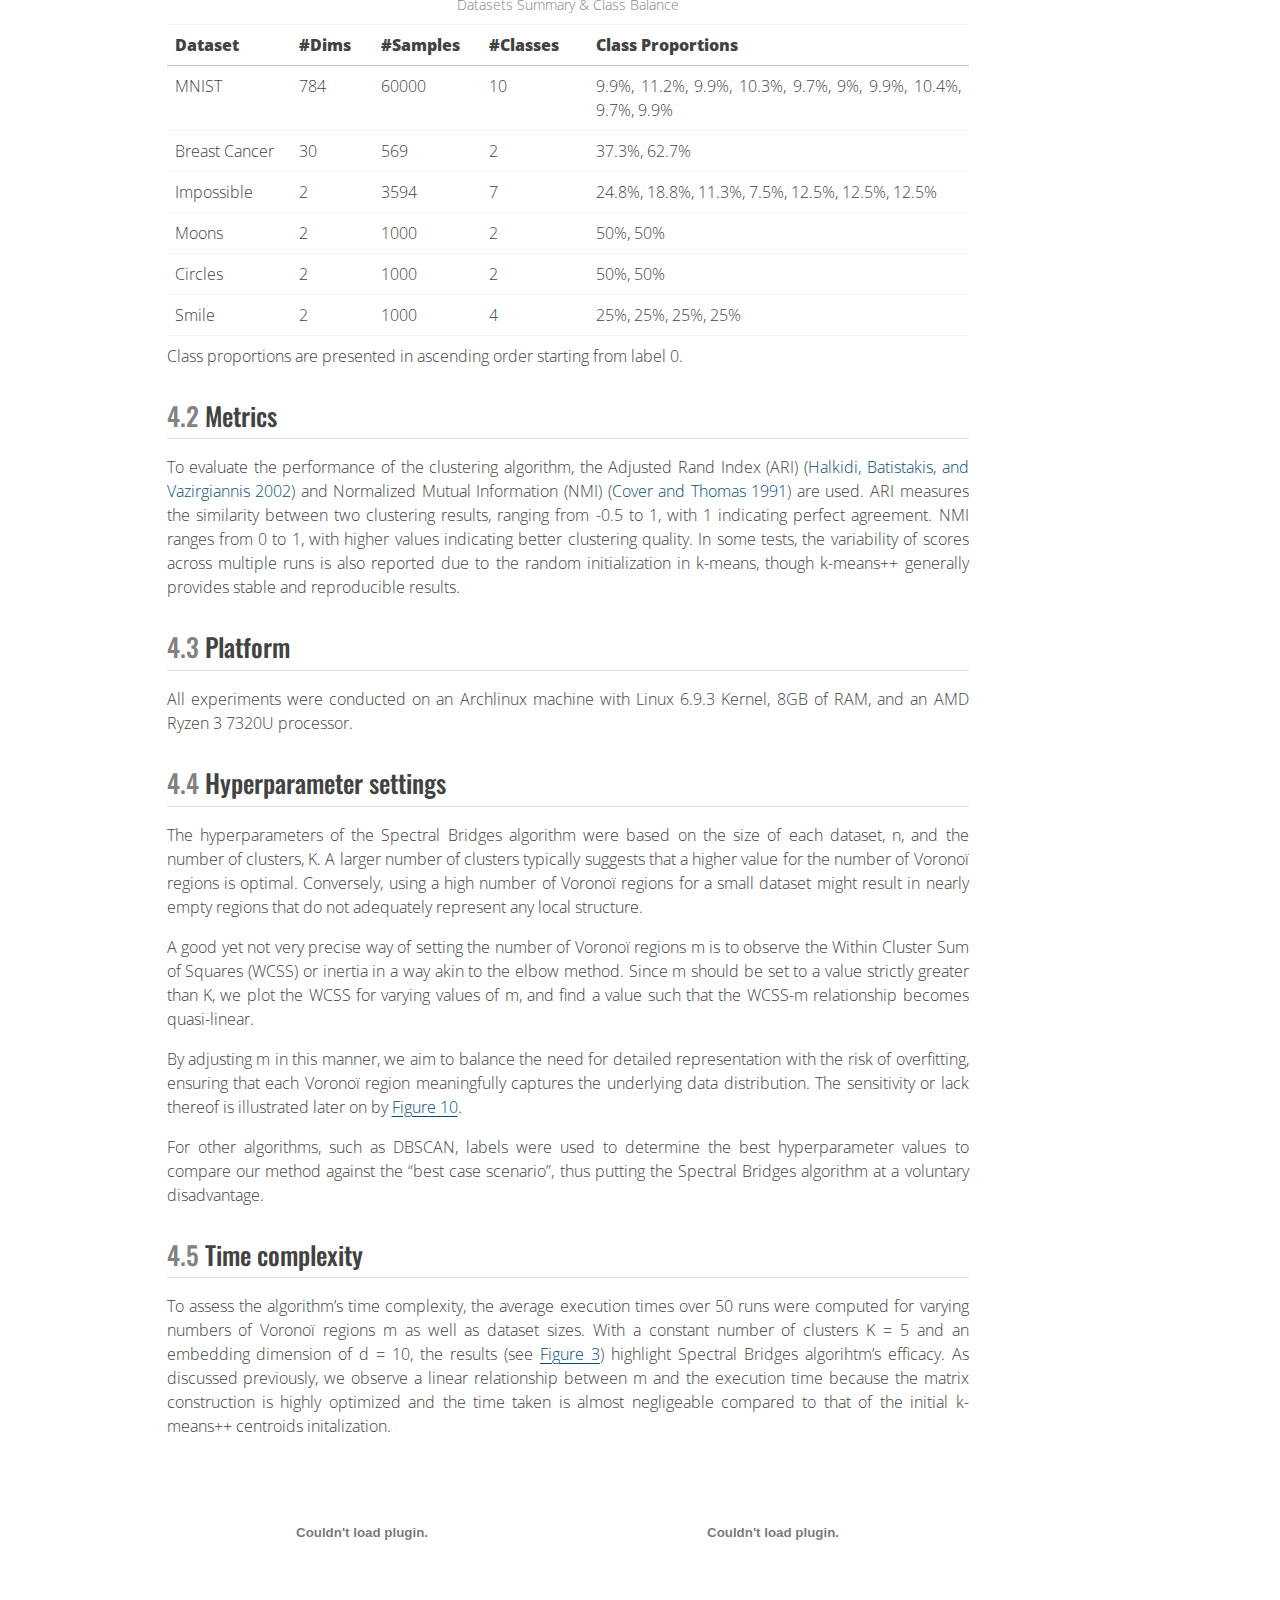
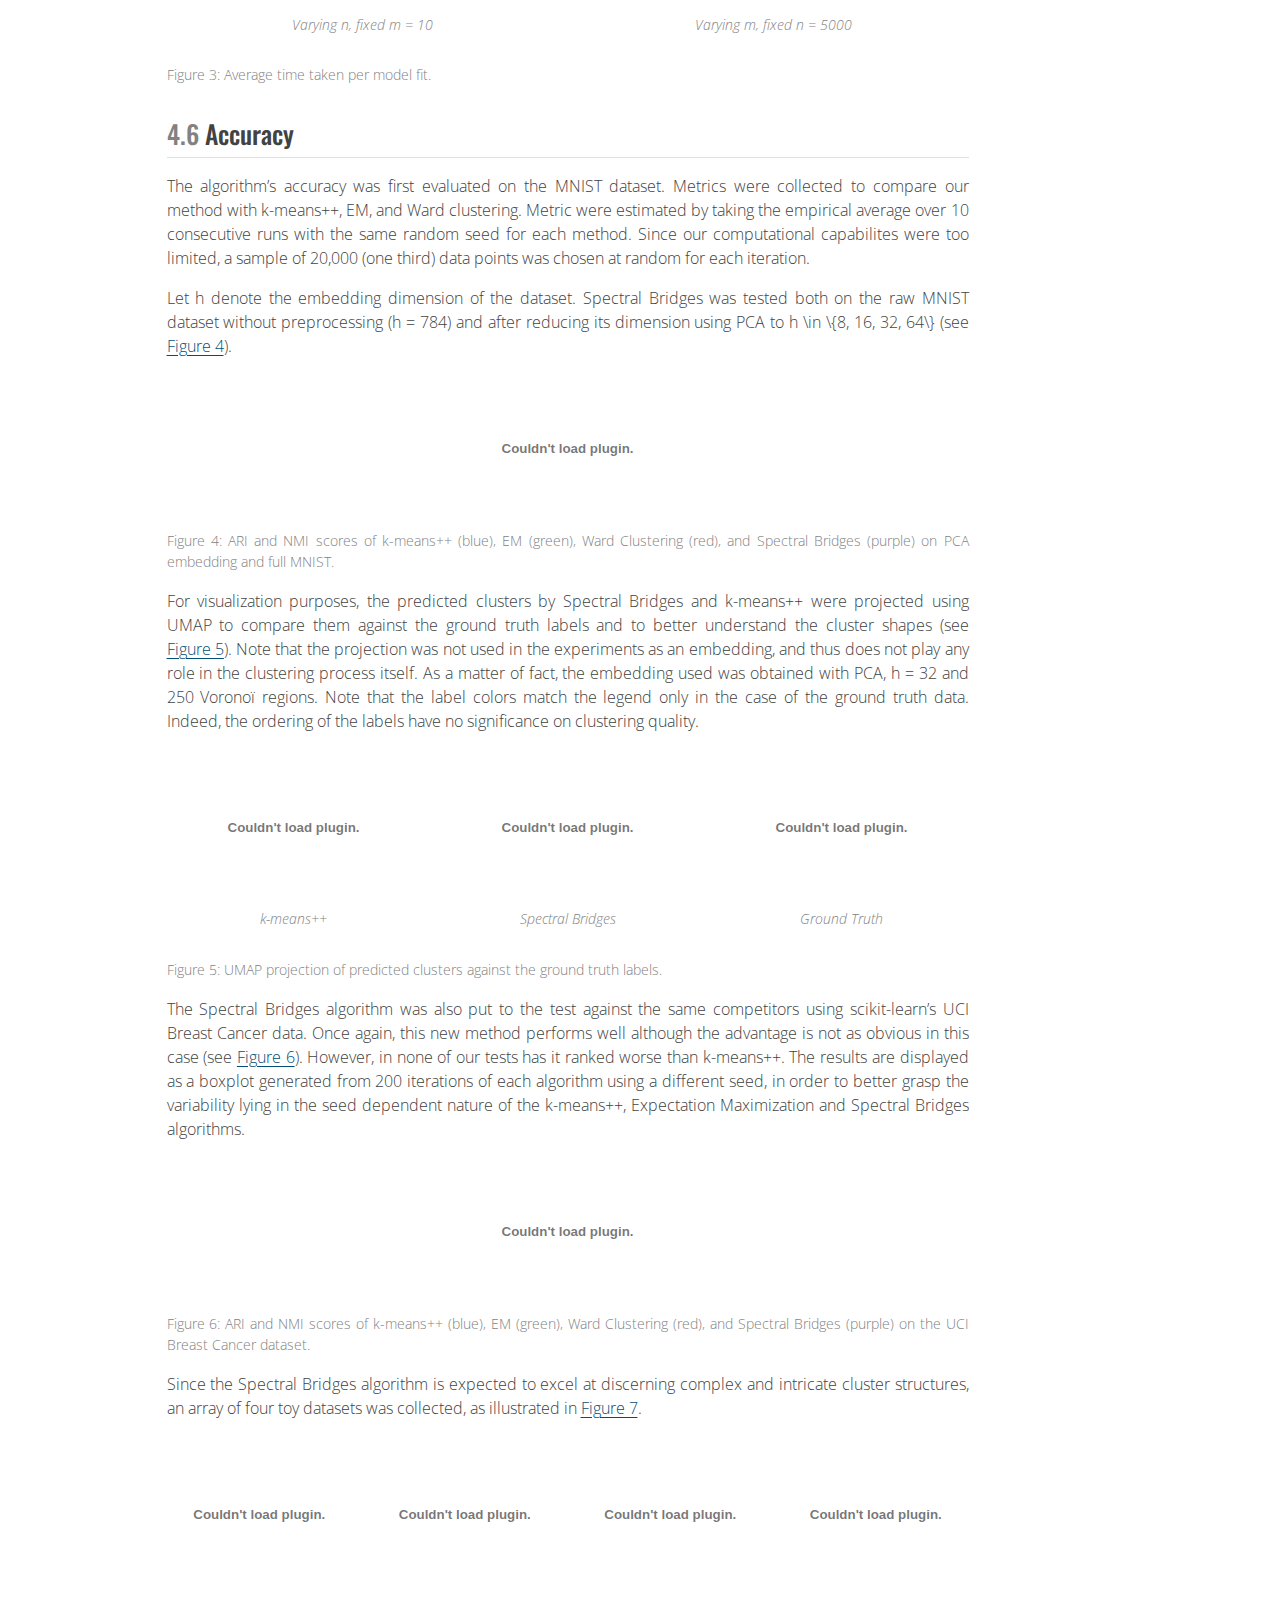
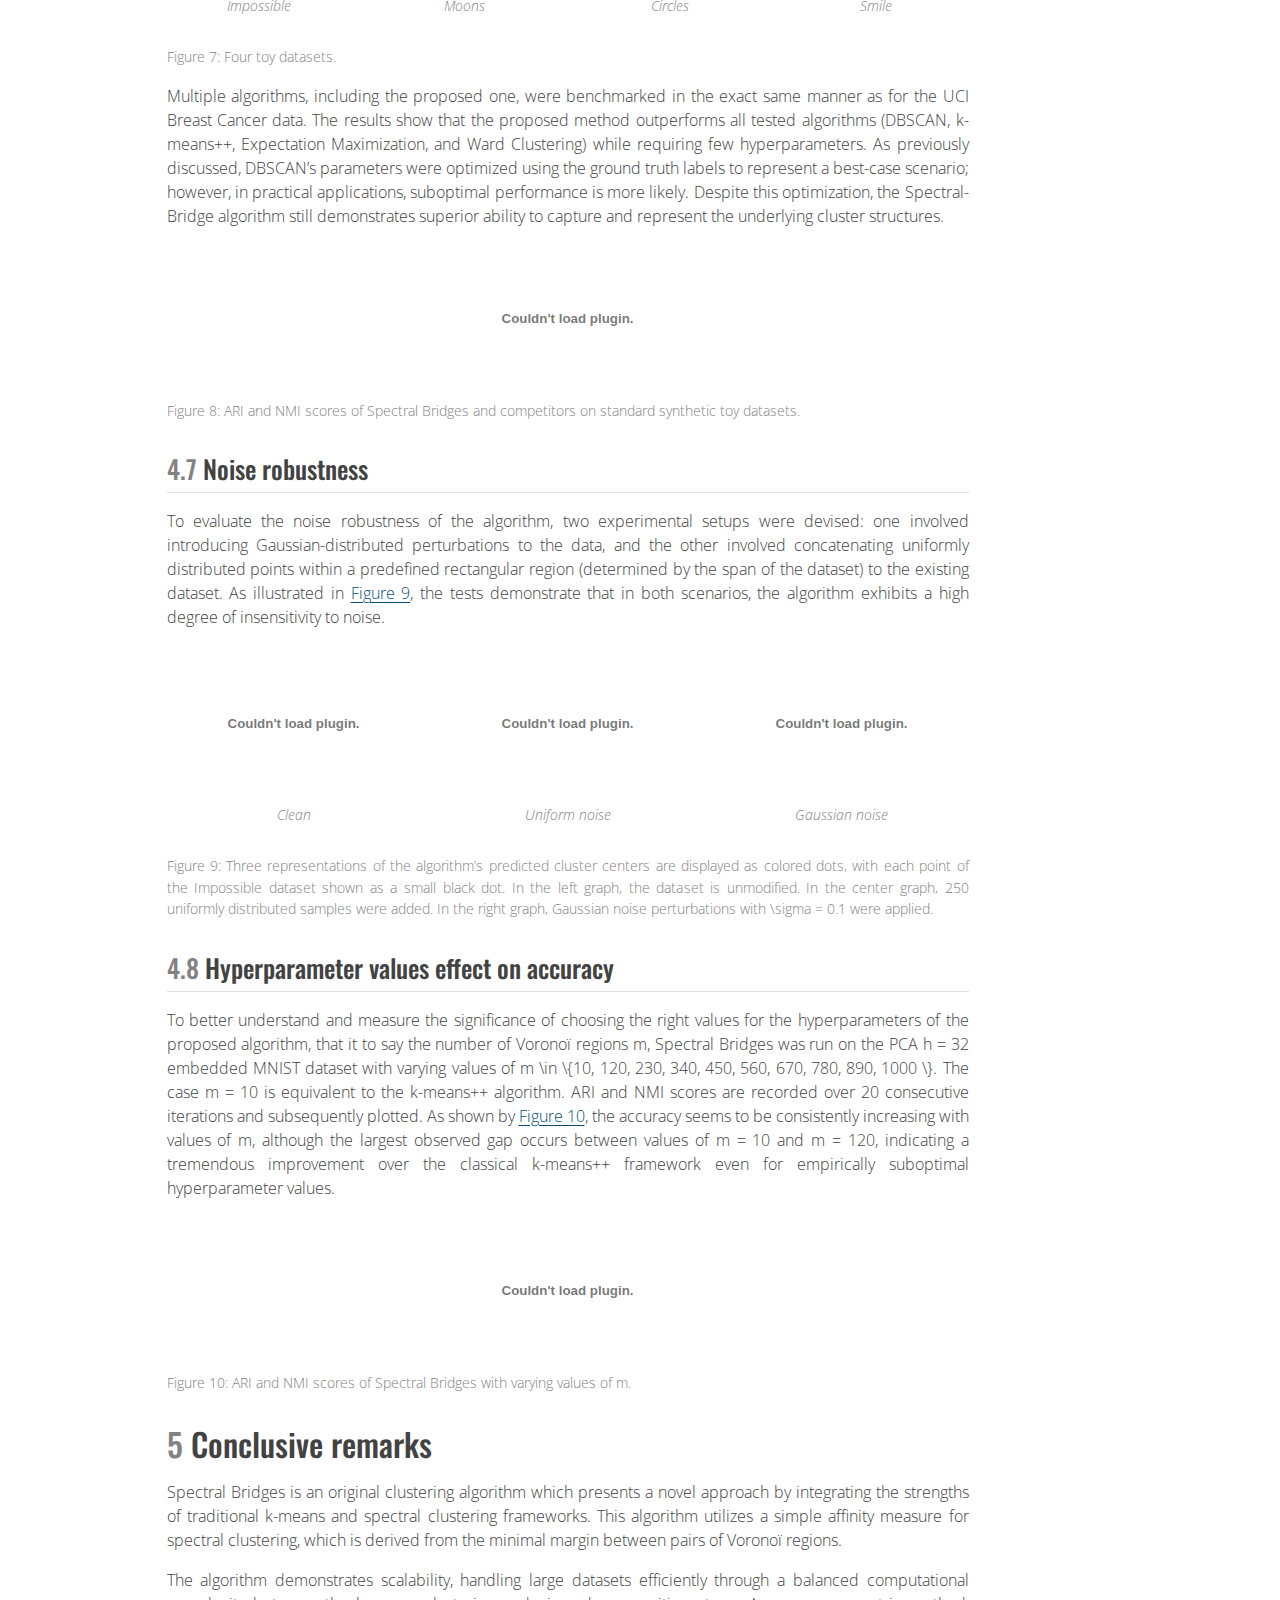
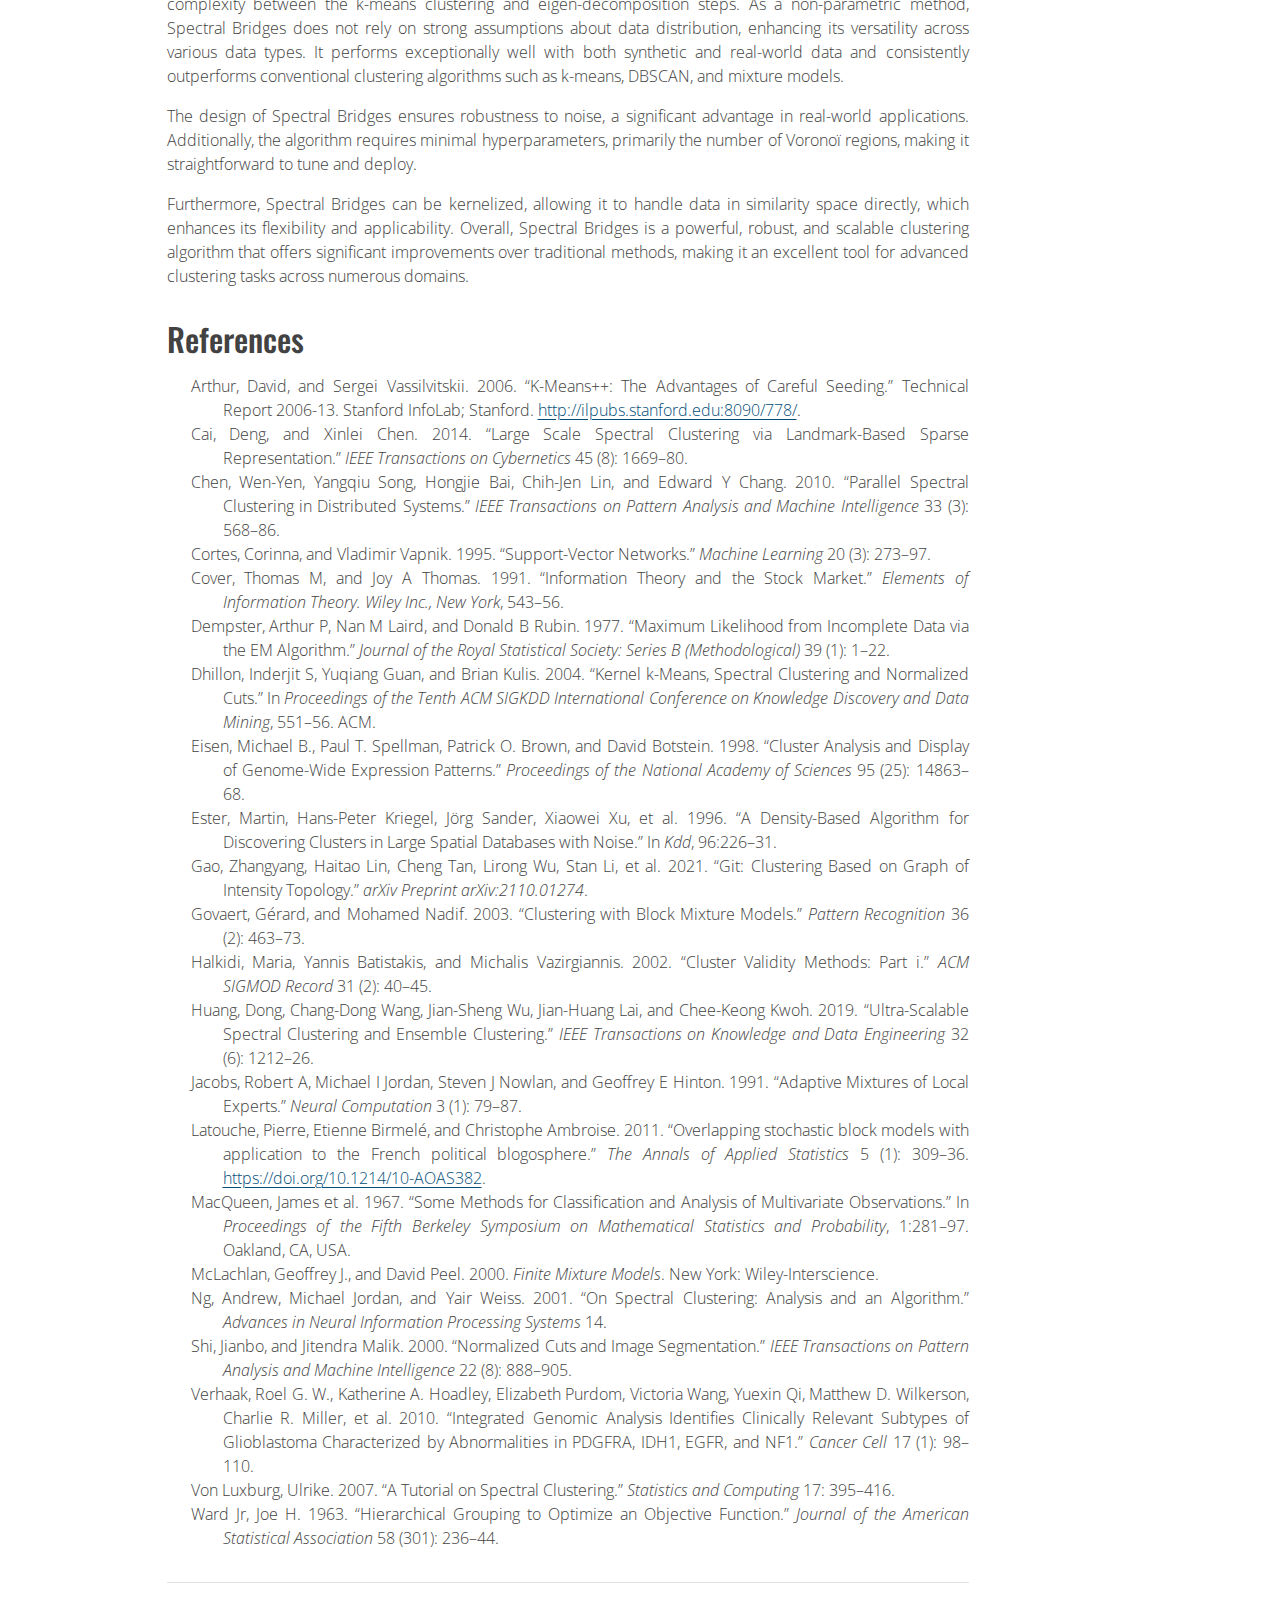
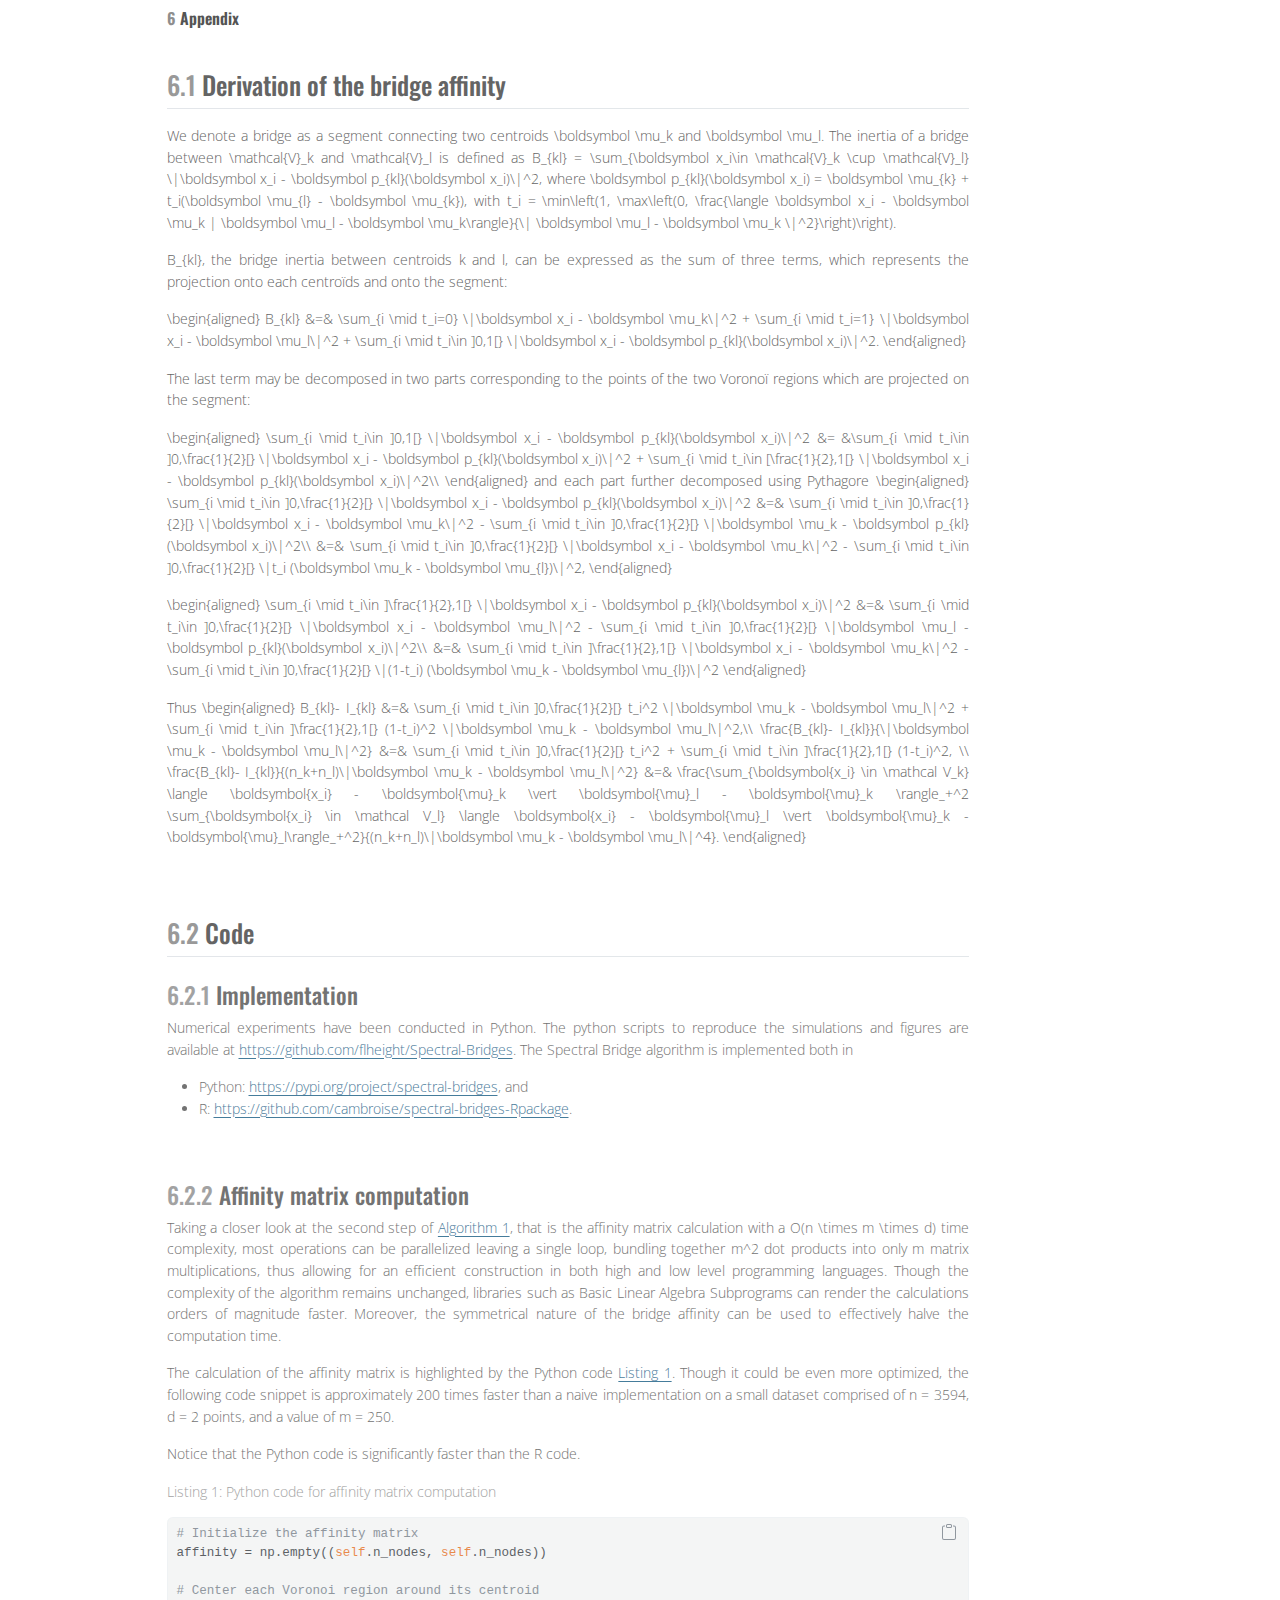
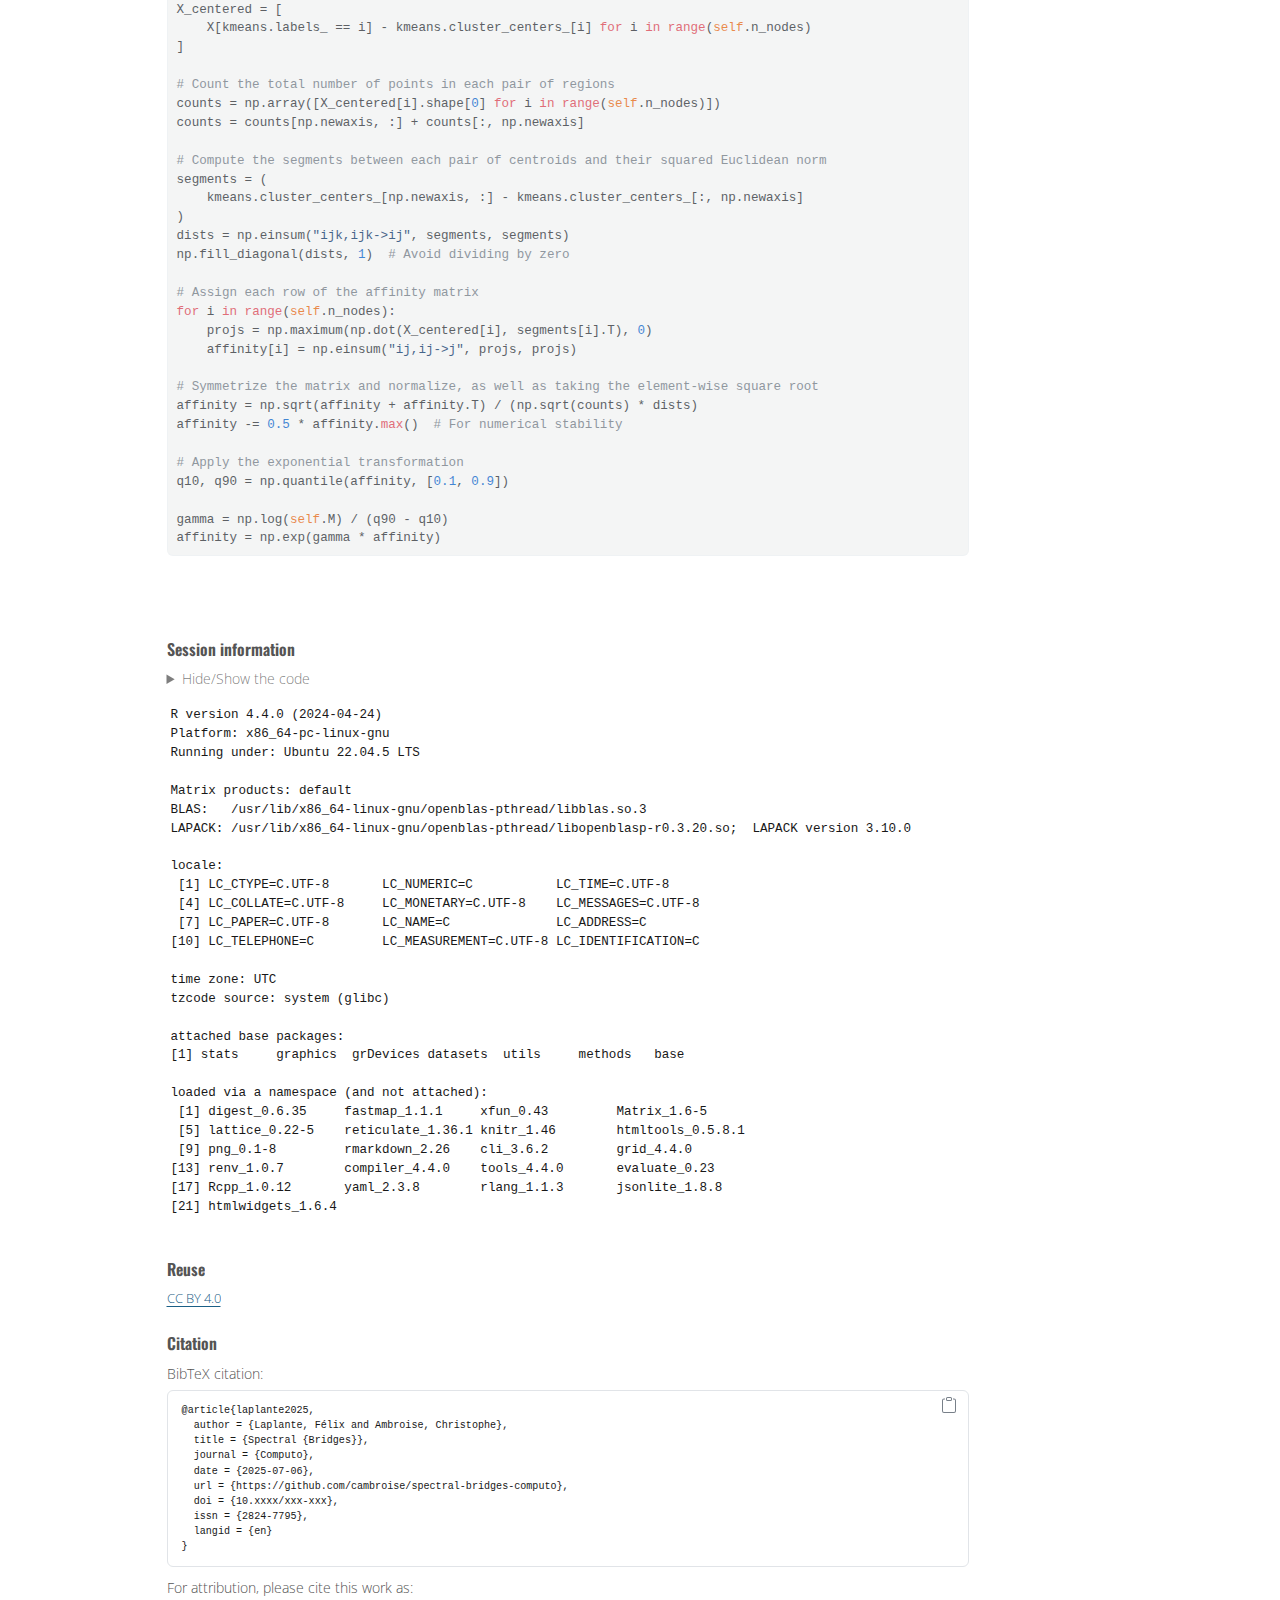
==== commit 33b4908e: "Built site for gh-pages" ====
--- a/index.html
+++ b/index.html
@@ -2,7 +2,7 @@
 <html xmlns="http://www.w3.org/1999/xhtml" lang="en" xml:lang="en"><head>
 
 <meta charset="utf-8">
-<meta name="generator" content="quarto-1.6.30">
+<meta name="generator" content="quarto-1.6.32">
 
 <meta name="viewport" content="width=device-width, initial-scale=1.0, user-scalable=yes">
 
@@ -88,10 +88,10 @@
 <script src="spectral-bridges_files/libs/quarto-html/tippy.umd.min.js"></script>
 <script src="spectral-bridges_files/libs/quarto-html/anchor.min.js"></script>
 <link href="spectral-bridges_files/libs/quarto-html/tippy.css" rel="stylesheet">
-<link href="spectral-bridges_files/libs/quarto-html/quarto-syntax-highlighting-b87080cf00c805eeaf98df19bc5235fa.css" rel="stylesheet" id="quarto-text-highlighting-styles">
+<link href="spectral-bridges_files/libs/quarto-html/quarto-syntax-highlighting-fc6d358c97f25a8ea829b86655043430.css" rel="stylesheet" id="quarto-text-highlighting-styles">
 <script src="spectral-bridges_files/libs/bootstrap/bootstrap.min.js"></script>
 <link href="spectral-bridges_files/libs/bootstrap/bootstrap-icons.css" rel="stylesheet">
-<link href="spectral-bridges_files/libs/bootstrap/bootstrap-6b9f26d6dc2bf9192edf8c336a422e78.min.css" rel="stylesheet" append-hash="true" id="quarto-bootstrap" data-mode="light">
+<link href="spectral-bridges_files/libs/bootstrap/bootstrap-d6befa854e037f1b111861f8de896ef4.min.css" rel="stylesheet" append-hash="true" id="quarto-bootstrap" data-mode="light">
 <script src="spectral-bridges_files/libs/quarto-contrib/pseudocode-2.4.1/pseudocode.min.js"></script>
 <link href="spectral-bridges_files/libs/quarto-contrib/pseudocode-2.4.1/pseudocode.min.css" rel="stylesheet">
 <style>
@@ -263,7 +263,7 @@
       <div>
       <div class="quarto-title-meta-heading">Modified</div>
       <div class="quarto-title-meta-contents">
-        <p class="date-modified">October 27, 2024</p>
+        <p class="date-modified">November 3, 2024</p>
       </div>
     </div>
       
@@ -447,7 +447,7 @@
 <h2 data-number="3.2" class="anchored" data-anchor-id="algorithm"><span class="header-section-number">3.2</span> Algorithm</h2>
 <p>The Spectral Bridges algorithm first identifies local clusters to define Voronoï regions, computes edges with affinity weights between these regions, and ultimately cuts edges between regions with low inter-region density to determine the final clusters (See <a href="#alg-spectral-bridges" class="quarto-xref">Algorithm 1</a> and <a href="#fig-steps" class="quarto-xref">Figure&nbsp;2</a>).</p>
 <p>In spectral clustering, the time complexity is usually dominated by the eigen-decomposition step, which is <span class="math inline">O(n^3)</span>. However, in the case of Spectral Bridges, the k-means algorithm has a time complexity of <span class="math inline">O(n \times m \times d)</span>. For datasets with large <span class="math inline">n</span>, this can be more significant than the <span class="math inline">O(m^3)</span> time complexity of the Spectral Bridges eigen-decomposition. As for the affinity matrix construction, there are <span class="math inline">m^2</span> coefficients to be calculated. Each <span class="math inline">a_{kl}</span> coefficient requires the computation of <span class="math inline">n_k + n_l</span> dot products as well as the norm <span class="math inline">\| \boldsymbol \mu_k-\boldsymbol \mu_l \|</span>, the latter often being negligeable. Assuming that the Voronoï regions are roughly balanced in cardinality, we have <span class="math inline">n_k \approx \frac{n}{m}</span>. Since <span class="math inline">m</span> should always be less than <span class="math inline">n</span>, therefore <span class="math inline">\frac{n}{m} &gt; 1</span> and the time complexity of the affinity matrix is <span class="math inline">O(\frac{n}{m} \times m^2 \times d) = O(n \times m \times d)</span> given the acceptable range of values for <span class="math inline">m</span>. Nonetheless, this is rarely the bottleneck.</p>
-<div id="alg-spectral-bridges" class="pseudocode-container quarto-float" data-line-number="true" data-caption-prefix="Algorithm" data-line-number-punc=":" data-indent-size="1.2em" data-pseudocode-number="1" data-comment-delimiter="//" data-no-end="false">
+<div id="alg-spectral-bridges" class="pseudocode-container quarto-float" data-caption-prefix="Algorithm" data-line-number="true" data-line-number-punc=":" data-comment-delimiter="//" data-no-end="false" data-indent-size="1.2em" data-pseudocode-number="1">
 <div class="pseudocode">
 \begin{algorithm} \caption{Spectral Bridges} \begin{algorithmic} \Procedure{SpectralBridges}{$X, k, m$} \Comment{$X$: input dataset, $k$: number of clusters, $m$: number of Voronoï regions} \State \textbf{Step 1: Vector Quantization} \State $\text{centroids}, \text{voronoiRegions} \gets$ \Call{KMeans}{$X, m$} \Comment{Initial centroids and Voronoi regions using k-means++} \State \textbf{Step 2: Affinity Computation} \State $A = \{g(a_{kl})\}_{kl} \gets$ \Call{Affinity}{$X, \text{centroids}, \text{voronoiRegions}$} \Comment{Compute affinity matrix $A$} \State \textbf{Step 3: Spectral Clustering} \Comment{Assign each region to a cluster} \State $\text{labels} \gets$ \Call{SpectralClustering}{$A, k$} \State \textbf{Step 4: Propagate} \Comment{Assign each data point to the cluster of its region} \State $\text{clusters} \gets$ \Call{Propagate}{$X, \text{labels}, \text{voronoiRegions}$} \State \Return $\text{clusters}$ \Comment{Return cluster labels for data points in $X$} \EndProcedure \end{algorithmic} \end{algorithm}
 </div>
--- a/spectral-bridges_files/libs/quarto-html/quarto-syntax-highlighting-fc6d358c97f25a8ea829b86655043430.css
+++ b/spectral-bridges_files/libs/quarto-html/quarto-syntax-highlighting-fc6d358c97f25a8ea829b86655043430.css
@@ -0,0 +1,179 @@
+/* quarto syntax highlight colors */
+:root {
+  --quarto-hl-al-color: #ff5555;
+  --quarto-hl-an-color: #6a737d;
+  --quarto-hl-at-color: #d73a49;
+  --quarto-hl-bn-color: #005cc5;
+  --quarto-hl-bu-color: #d73a49;
+  --quarto-hl-ch-color: #032f62;
+  --quarto-hl-co-color: #6a737d;
+  --quarto-hl-cv-color: #6a737d;
+  --quarto-hl-cn-color: #005cc5;
+  --quarto-hl-cf-color: #d73a49;
+  --quarto-hl-dt-color: #d73a49;
+  --quarto-hl-dv-color: #005cc5;
+  --quarto-hl-do-color: #6a737d;
+  --quarto-hl-er-color: #ff5555;
+  --quarto-hl-ex-color: #d73a49;
+  --quarto-hl-fl-color: #005cc5;
+  --quarto-hl-fu-color: #6f42c1;
+  --quarto-hl-im-color: #032f62;
+  --quarto-hl-in-color: #6a737d;
+  --quarto-hl-kw-color: #d73a49;
+  --quarto-hl-op-color: #24292e;
+  --quarto-hl-pp-color: #d73a49;
+  --quarto-hl-re-color: #6a737d;
+  --quarto-hl-sc-color: #005cc5;
+  --quarto-hl-ss-color: #032f62;
+  --quarto-hl-st-color: #032f62;
+  --quarto-hl-va-color: #e36209;
+  --quarto-hl-vs-color: #032f62;
+  --quarto-hl-wa-color: #ff5555;
+}
+
+/* other quarto variables */
+:root {
+  --quarto-font-monospace: SFMono-Regular, Menlo, Monaco, Consolas, "Liberation Mono", "Courier New", monospace;
+}
+
+code span.al {
+  font-weight: bold;
+  color: #ff5555;
+}
+
+code span.an {
+  color: #6a737d;
+}
+
+code span.at {
+  color: #d73a49;
+}
+
+code span.bn {
+  color: #005cc5;
+}
+
+code span.bu {
+  color: #d73a49;
+}
+
+code span.ch {
+  color: #032f62;
+}
+
+code span.co {
+  color: #6a737d;
+}
+
+code span.cv {
+  color: #6a737d;
+}
+
+code span.cn {
+  color: #005cc5;
+}
+
+code span.cf {
+  color: #d73a49;
+}
+
+code span.dt {
+  color: #d73a49;
+}
+
+code span.dv {
+  color: #005cc5;
+}
+
+code span.do {
+  color: #6a737d;
+}
+
+code span.er {
+  color: #ff5555;
+  text-decoration: underline;
+}
+
+code span.ex {
+  font-weight: bold;
+  color: #d73a49;
+}
+
+code span.fl {
+  color: #005cc5;
+}
+
+code span.fu {
+  color: #6f42c1;
+}
+
+code span.im {
+  color: #032f62;
+}
+
+code span.in {
+  color: #6a737d;
+}
+
+code span.kw {
+  color: #d73a49;
+}
+
+pre > code.sourceCode > span {
+  color: #24292e;
+}
+
+code span {
+  color: #24292e;
+}
+
+code.sourceCode > span {
+  color: #24292e;
+}
+
+div.sourceCode,
+div.sourceCode pre.sourceCode {
+  color: #24292e;
+}
+
+code span.op {
+  color: #24292e;
+}
+
+code span.pp {
+  color: #d73a49;
+}
+
+code span.re {
+  color: #6a737d;
+}
+
+code span.sc {
+  color: #005cc5;
+}
+
+code span.ss {
+  color: #032f62;
+}
+
+code span.st {
+  color: #032f62;
+}
+
+code span.va {
+  color: #e36209;
+}
+
+code span.vs {
+  color: #032f62;
+}
+
+code span.wa {
+  color: #ff5555;
+}
+
+.prevent-inlining {
+  content: "</";
+}
+
+/*# sourceMappingURL=a59105795f01b206a3fb538a42f84a83.css.map */
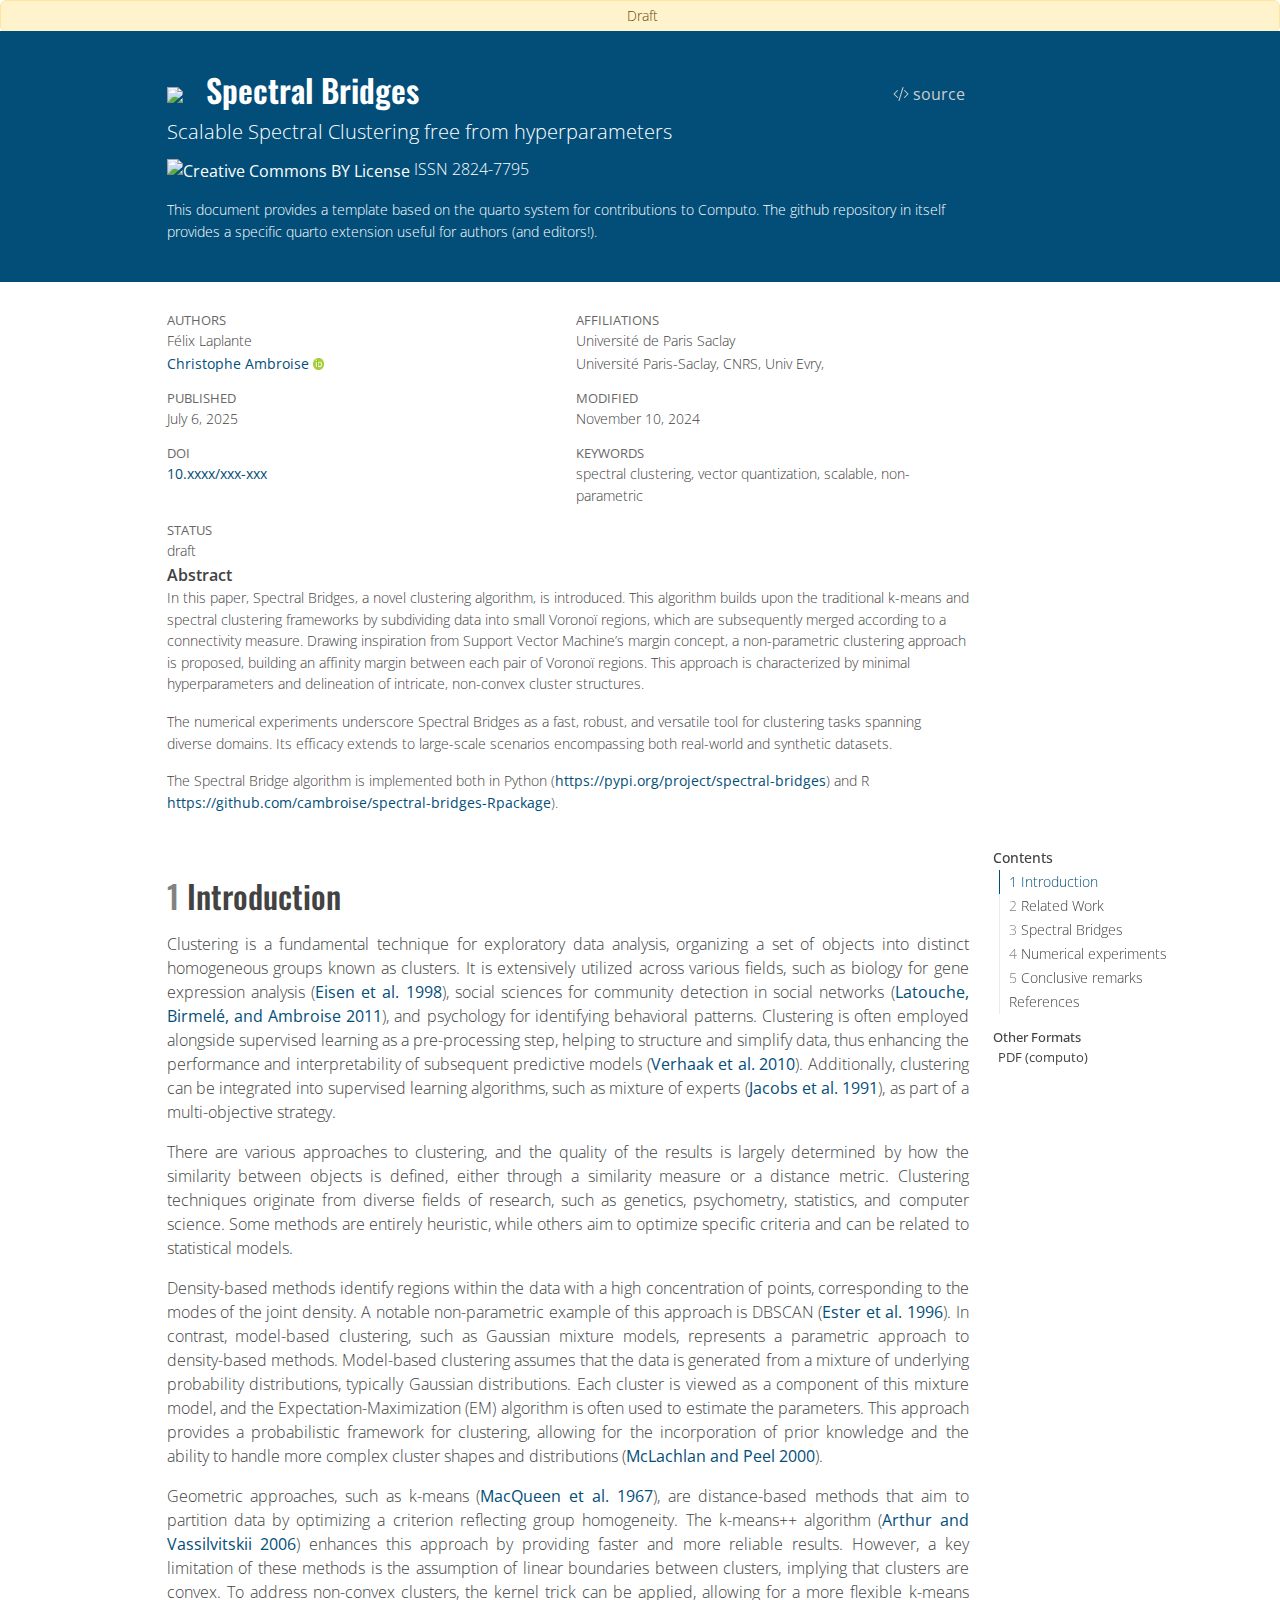
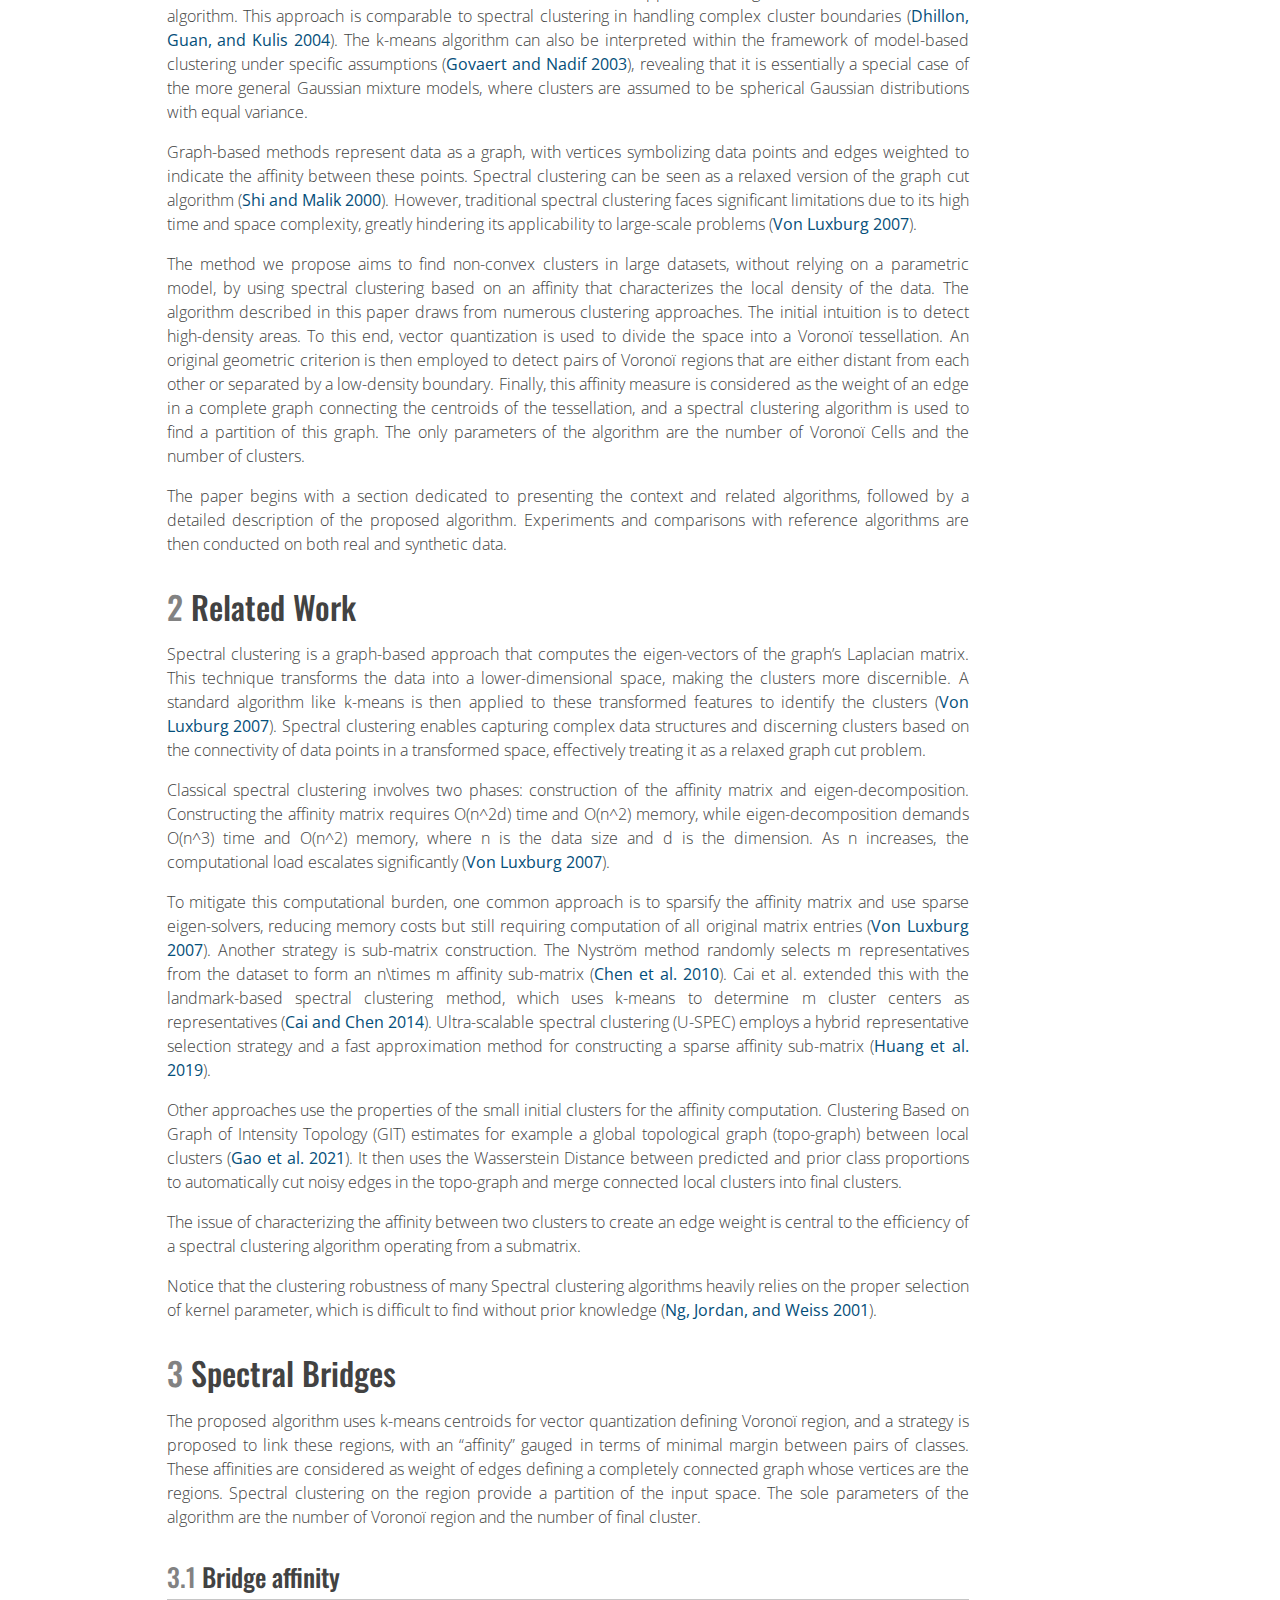
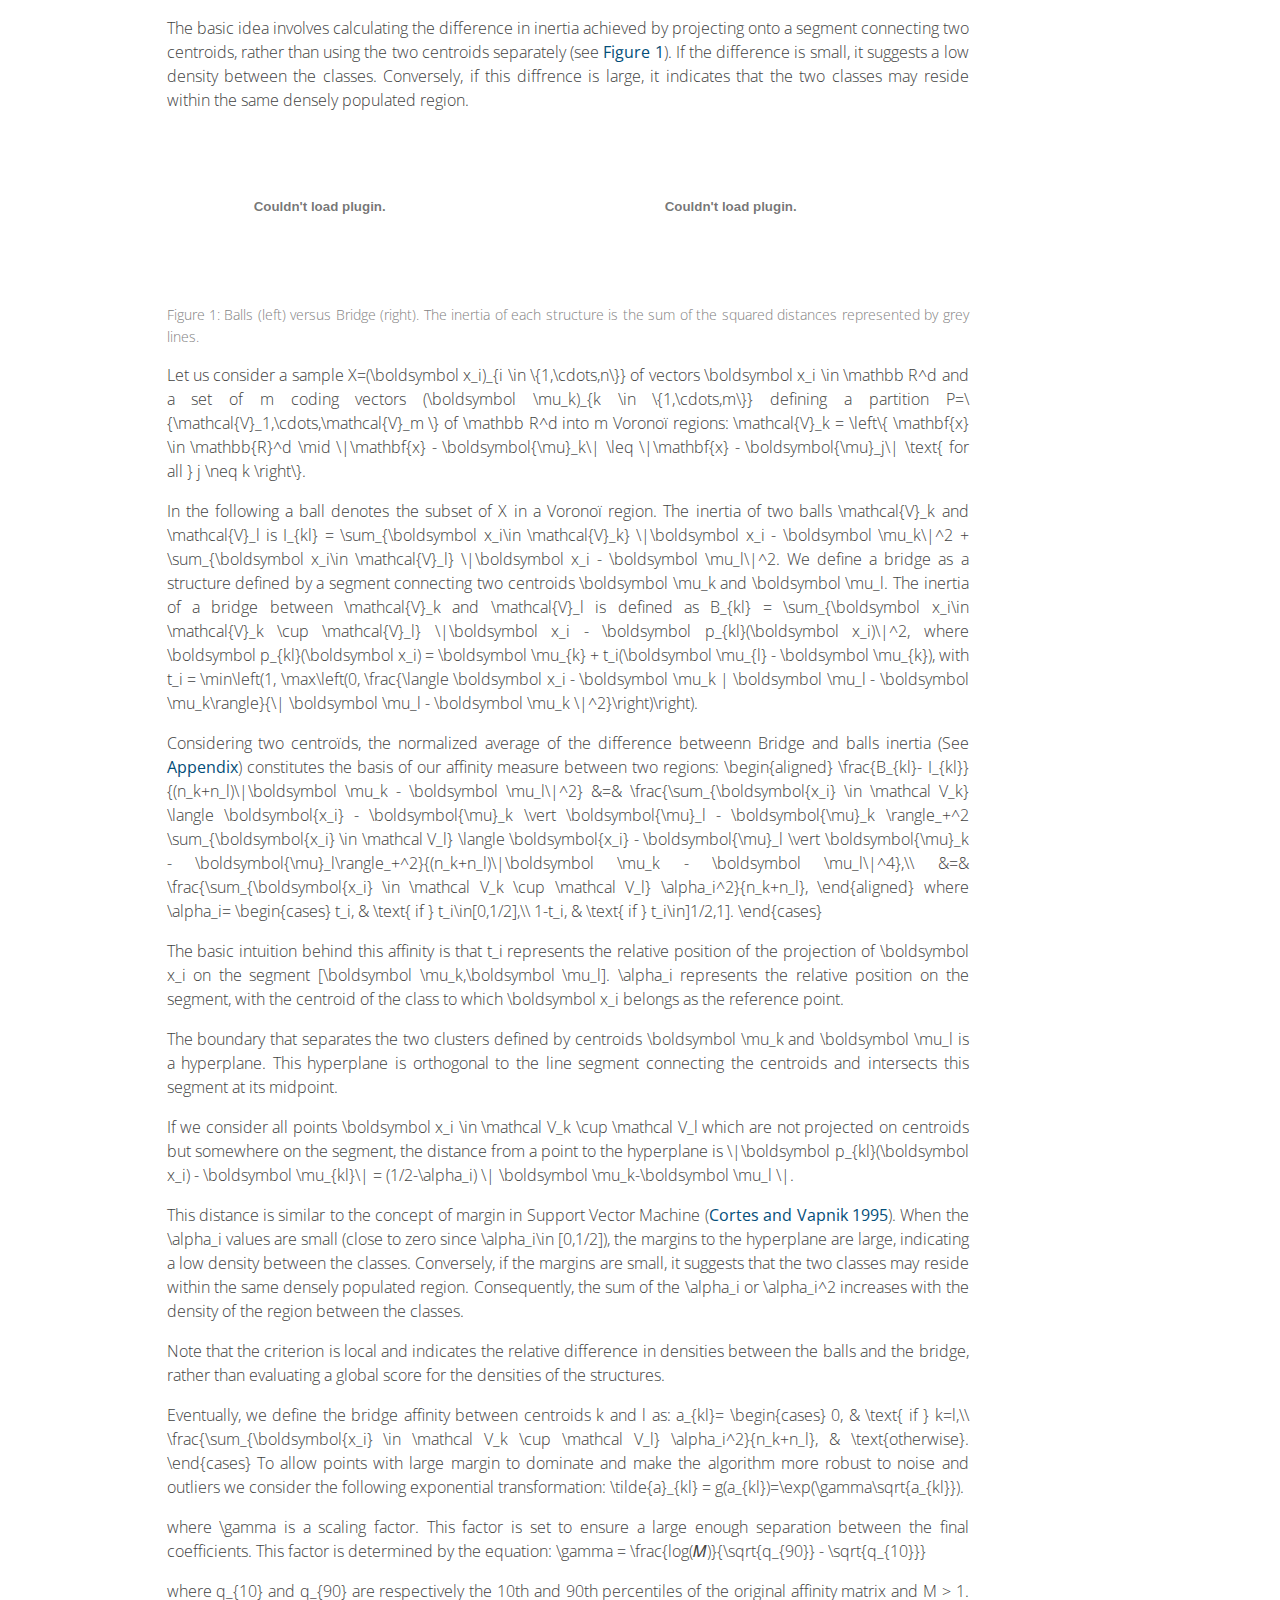
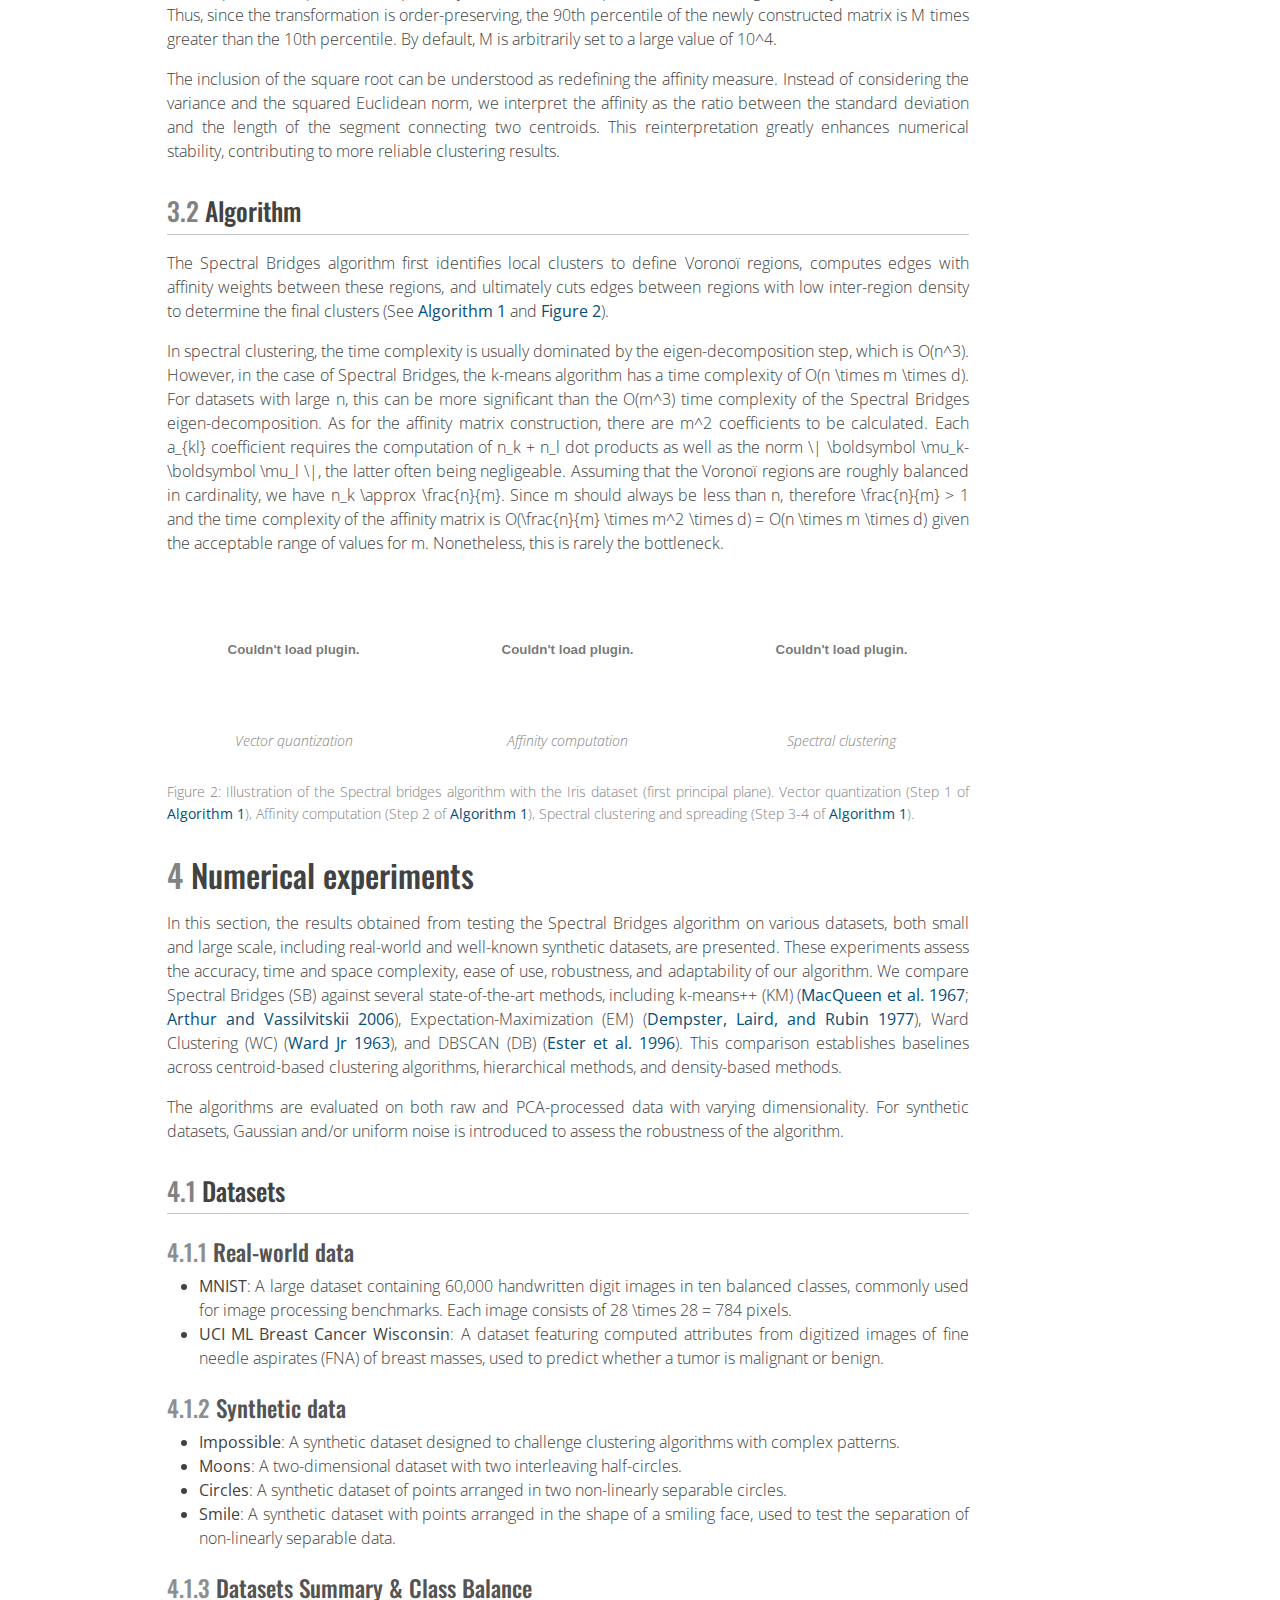
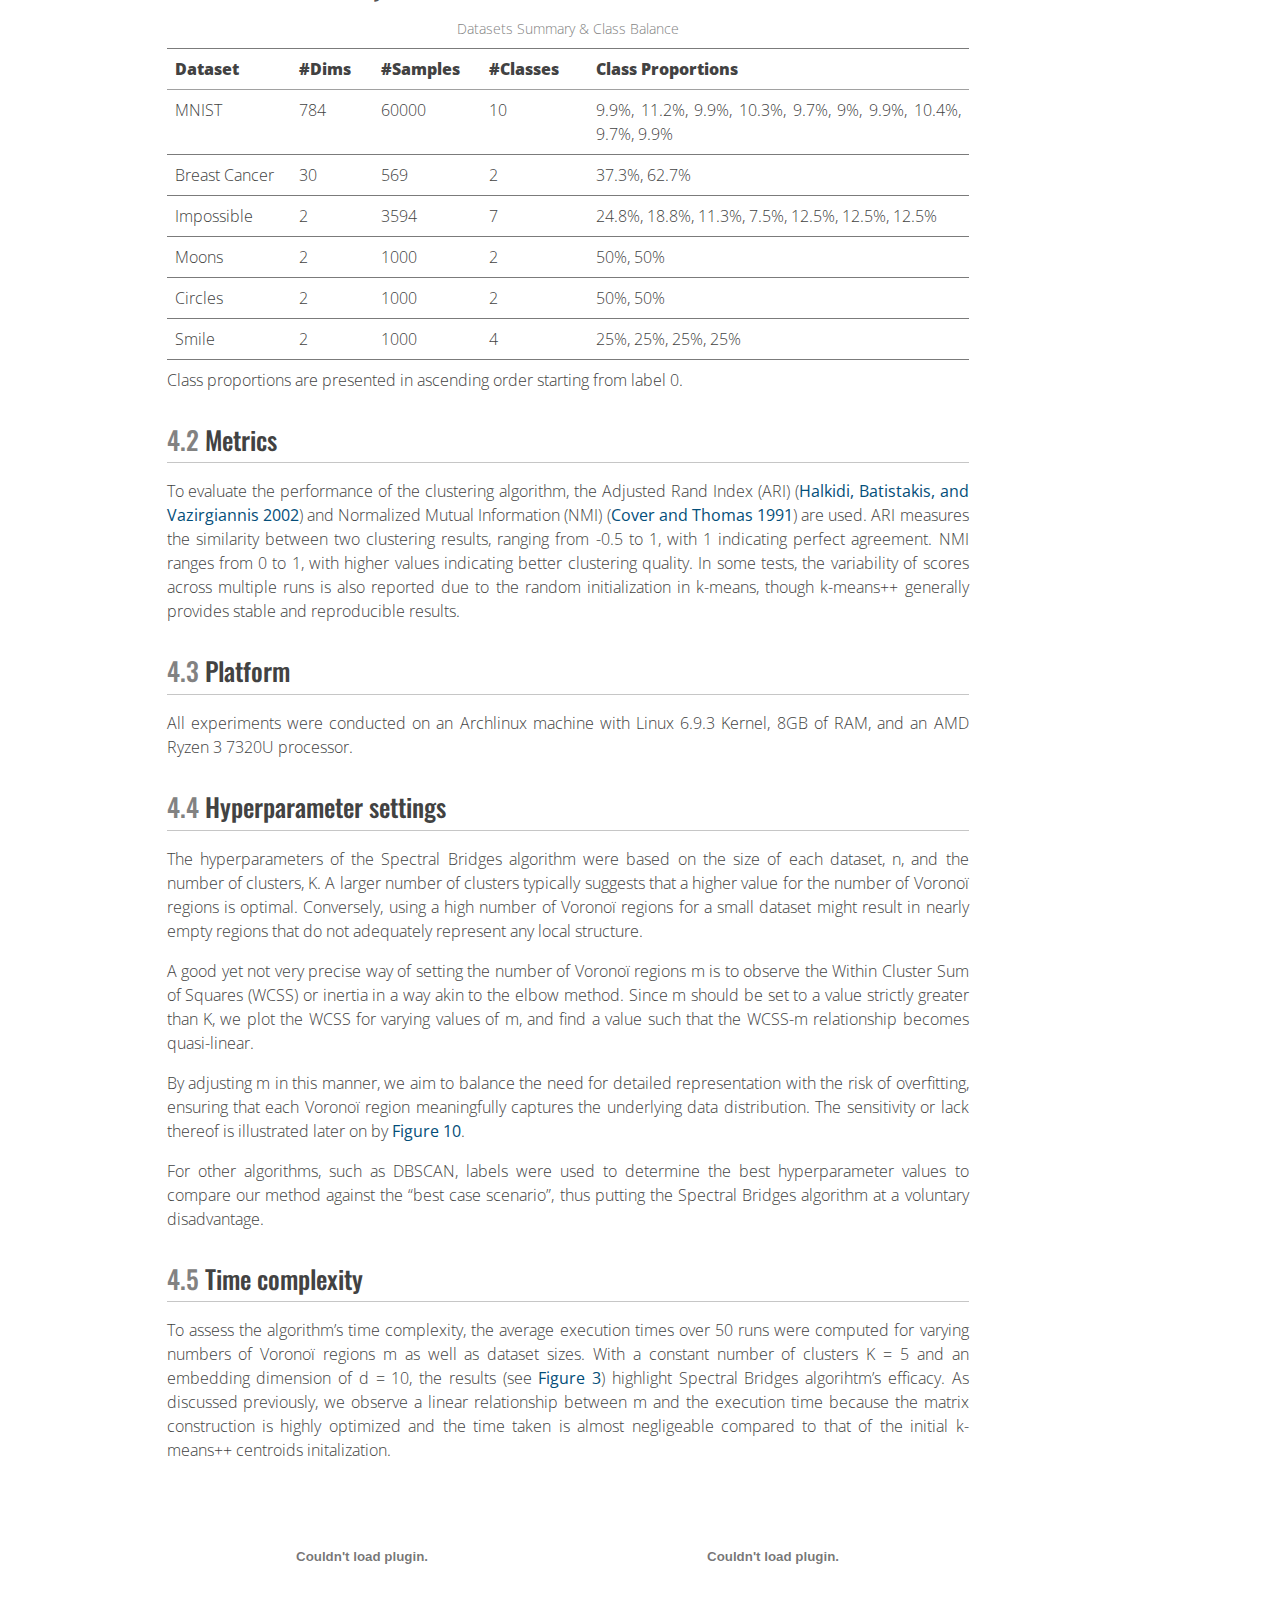
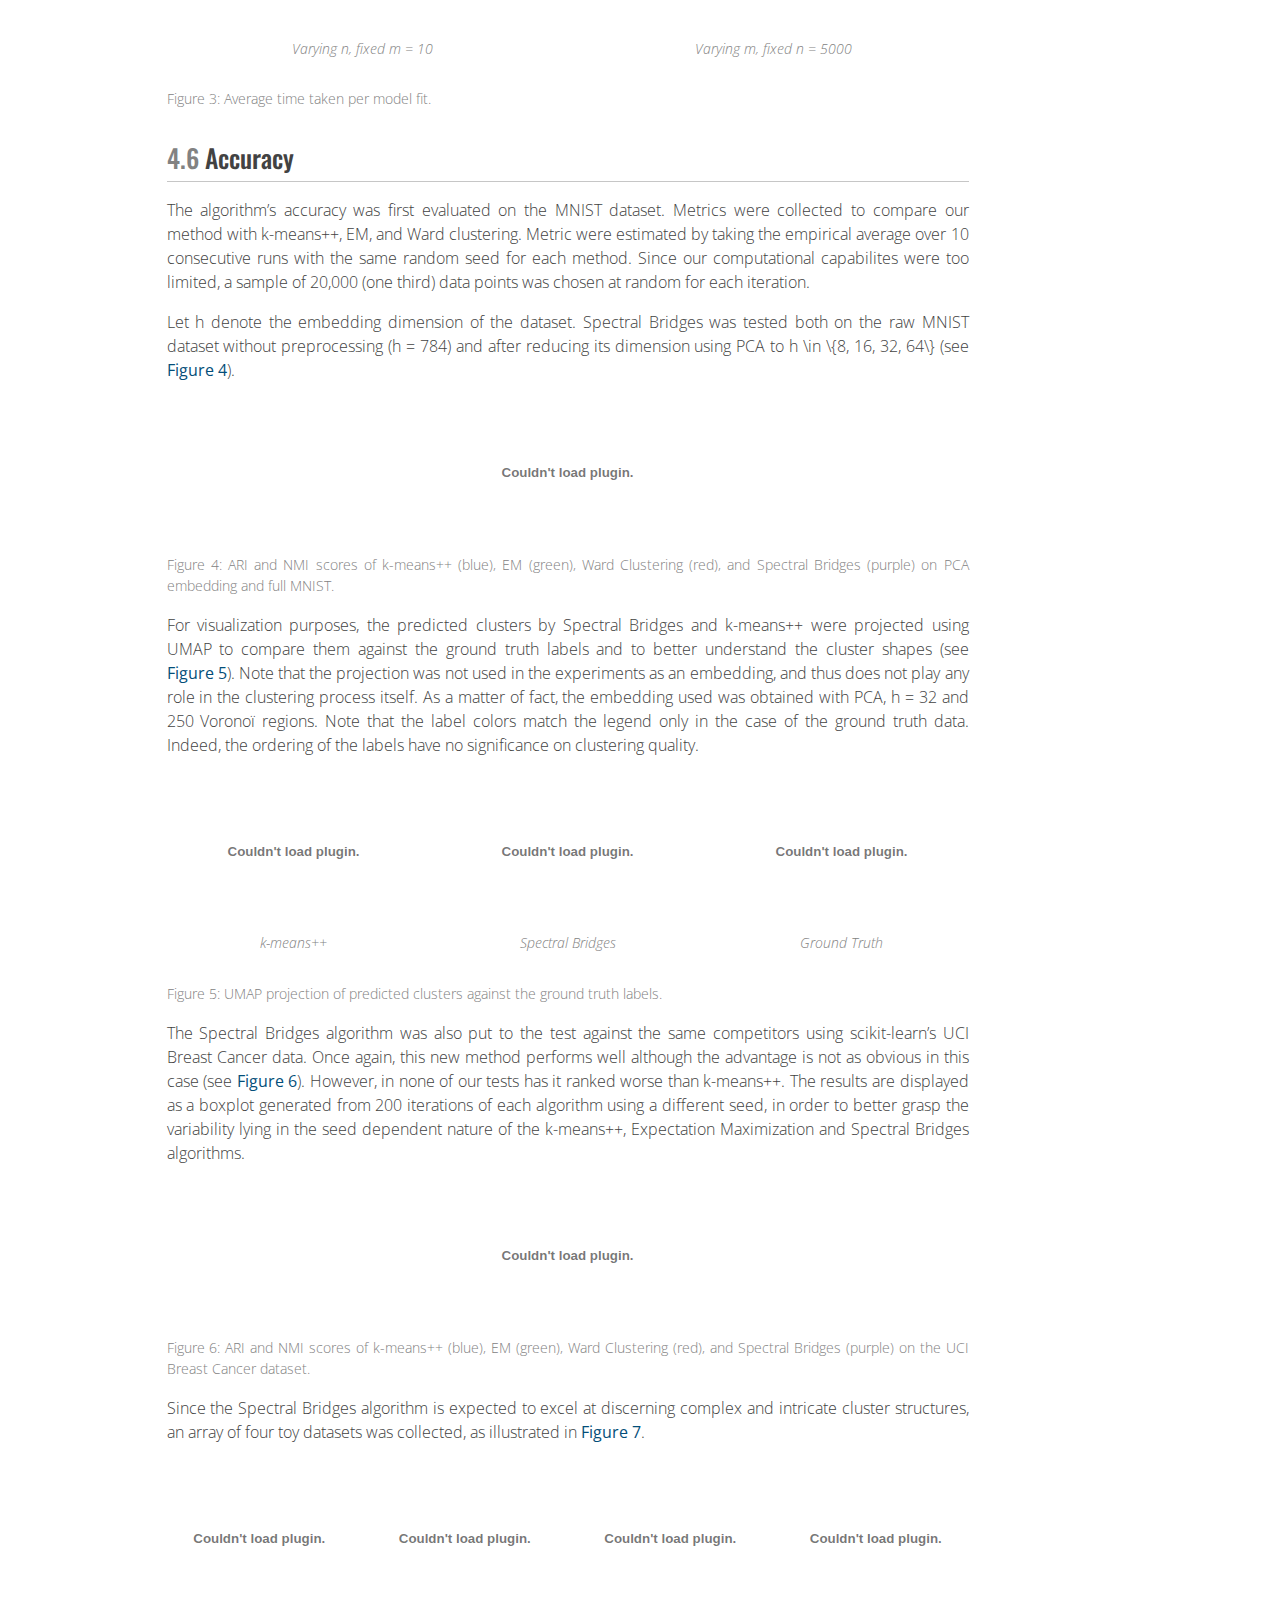
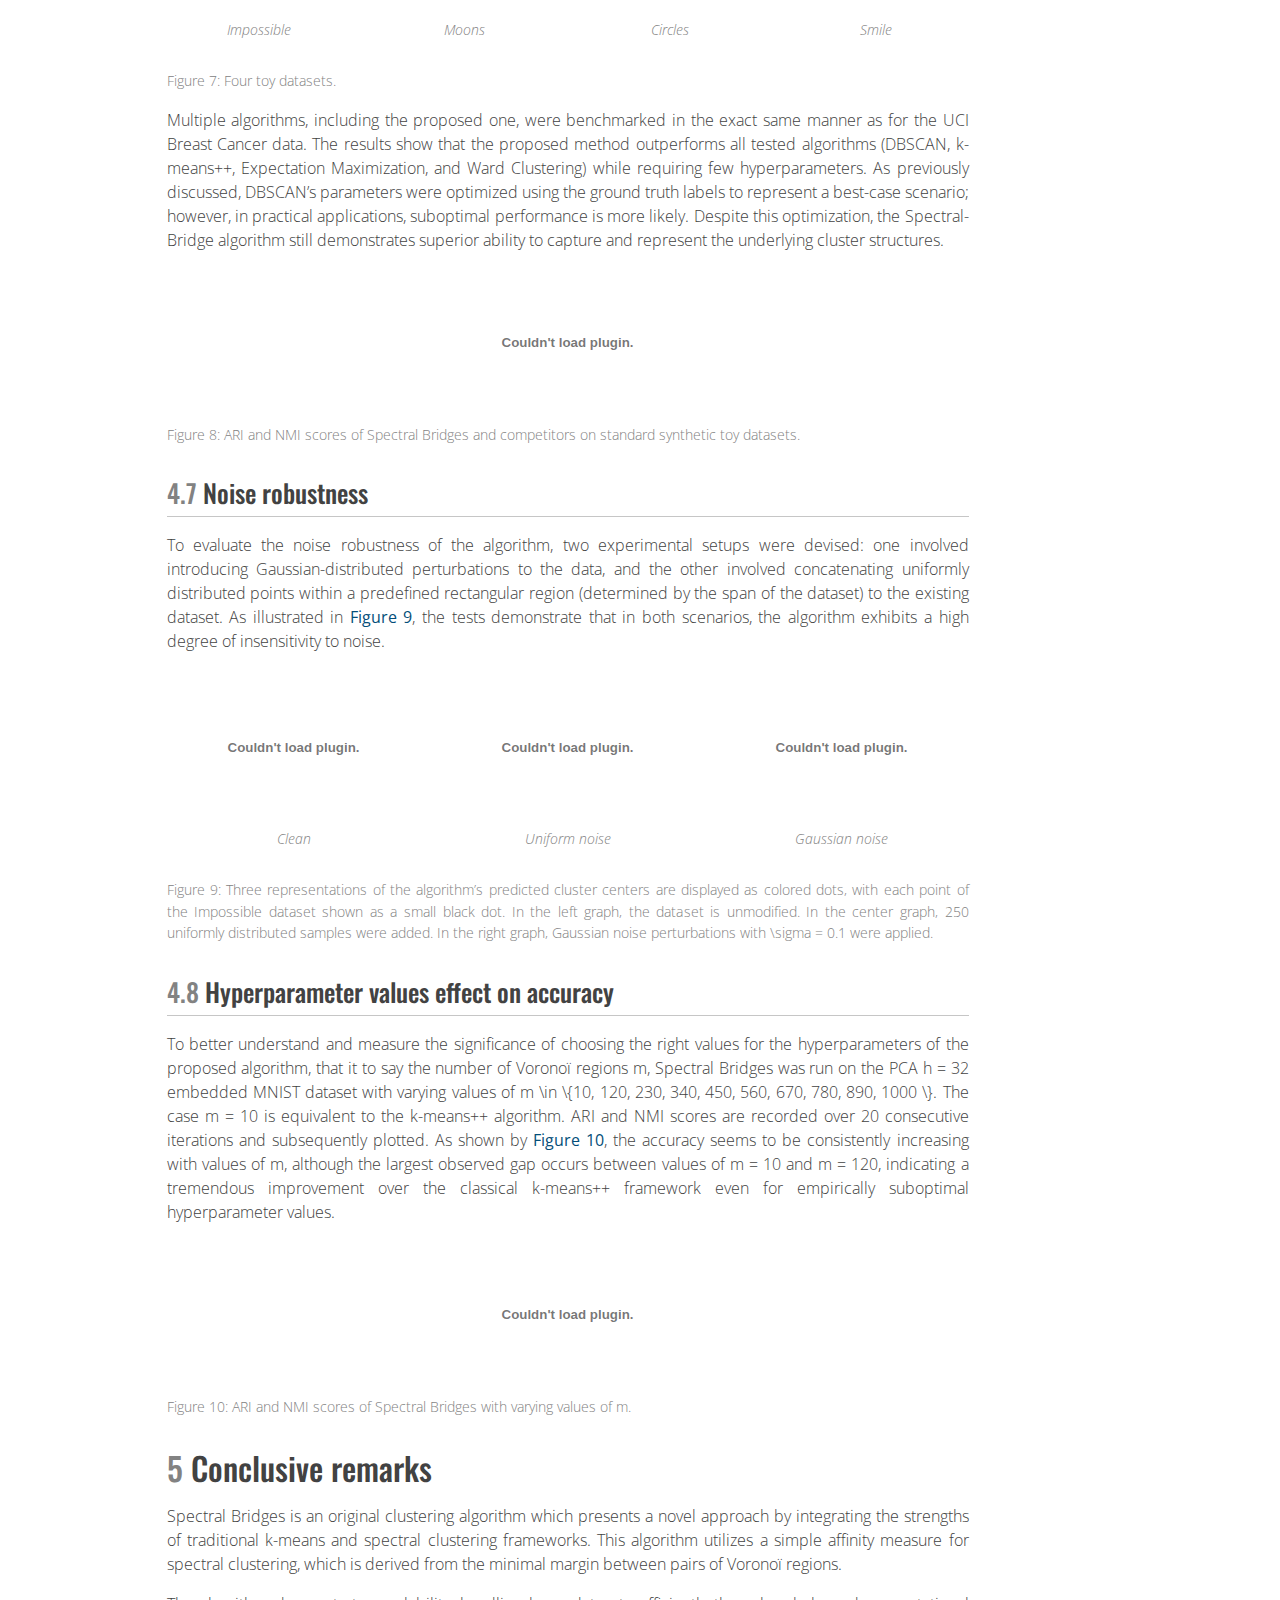
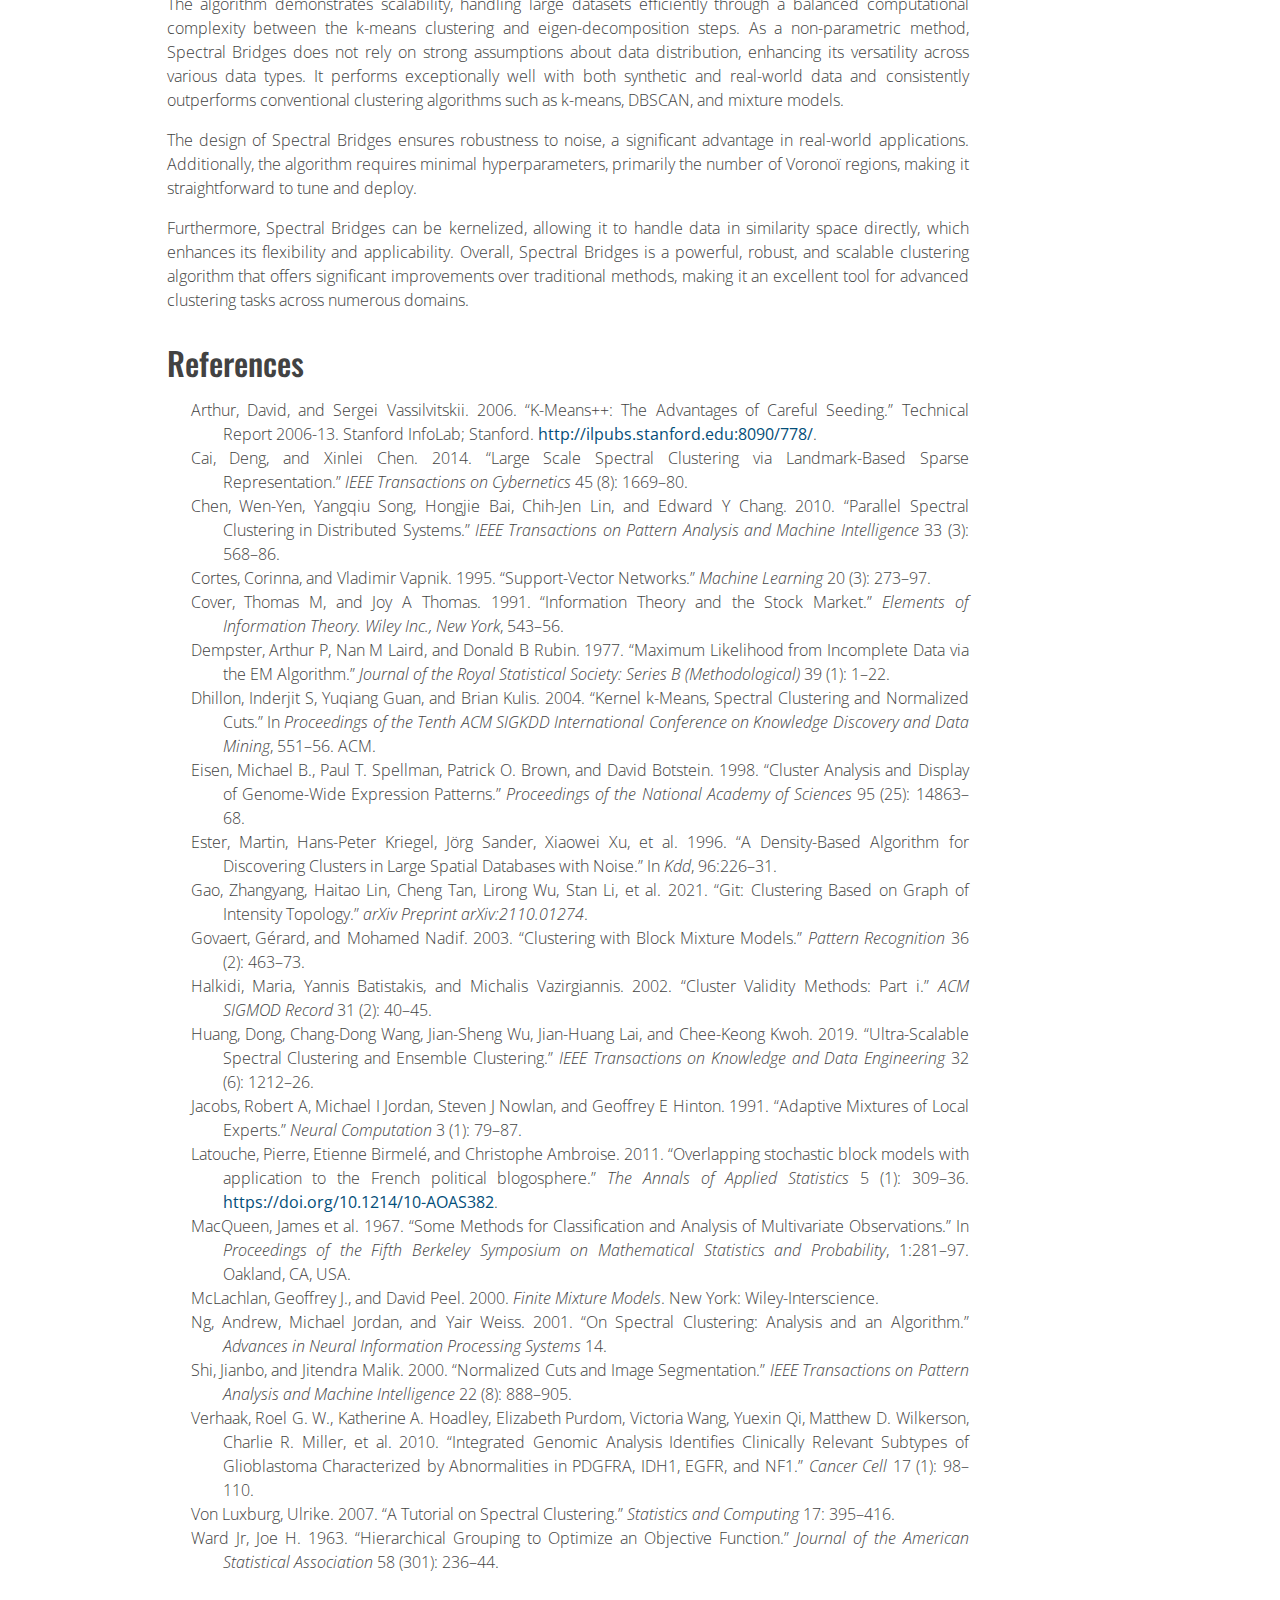
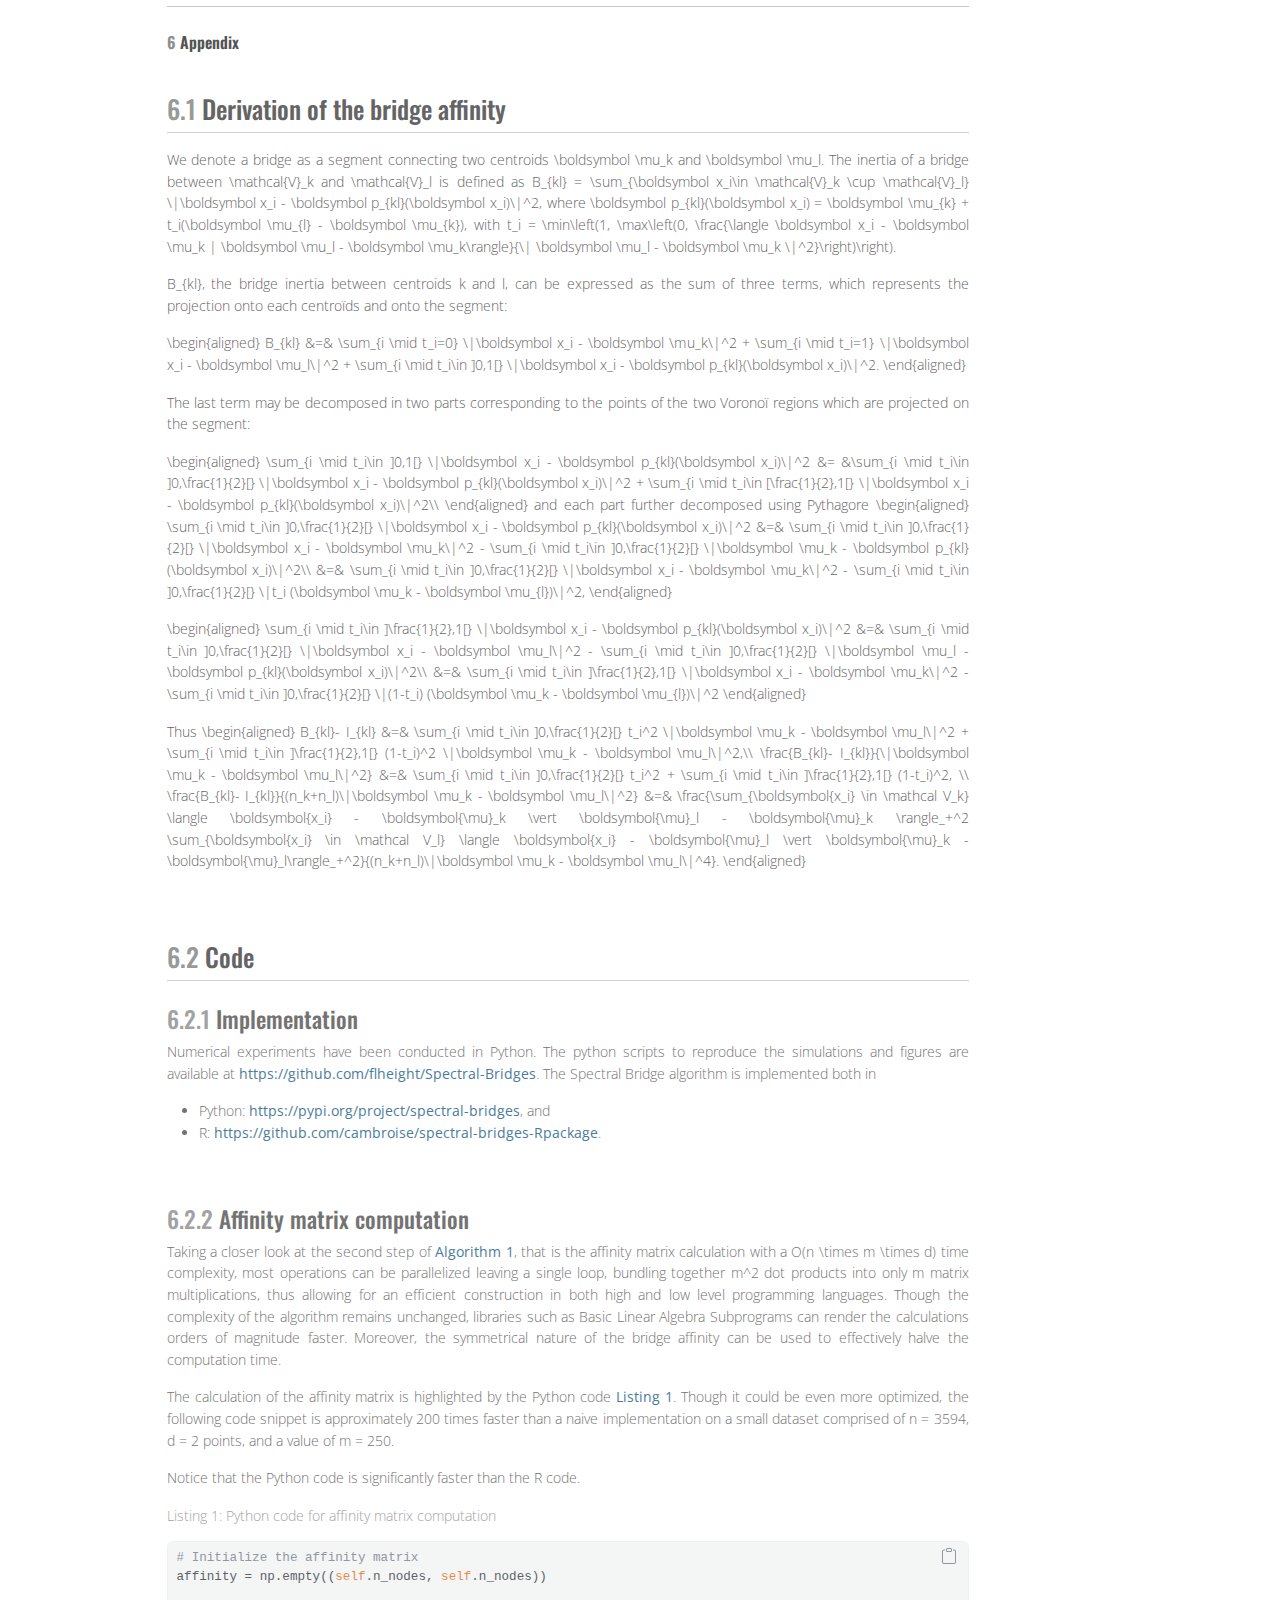
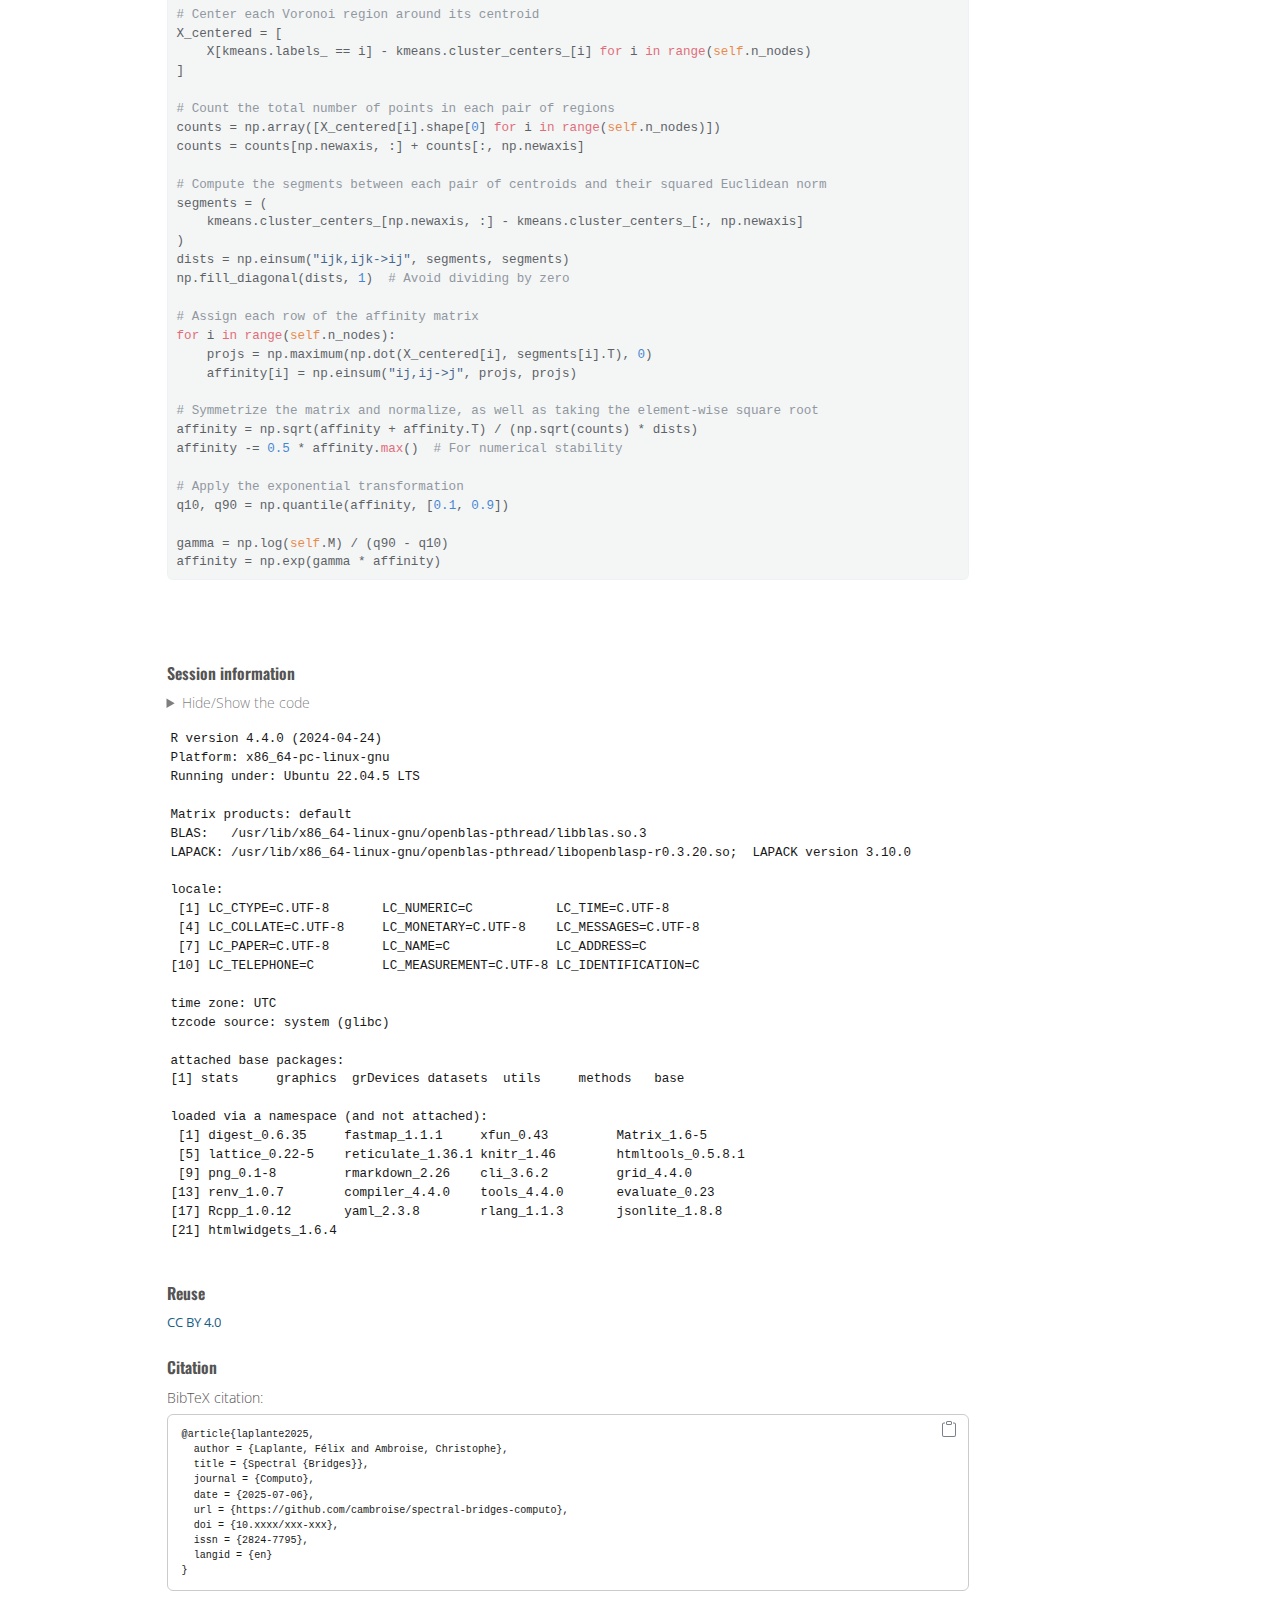
==== commit 0debbf44: "Built site for gh-pages" ====
--- a/index.html
+++ b/index.html
@@ -2,7 +2,7 @@
 <html xmlns="http://www.w3.org/1999/xhtml" lang="en" xml:lang="en"><head>
 
 <meta charset="utf-8">
-<meta name="generator" content="quarto-1.6.32">
+<meta name="generator" content="quarto-1.6.33">
 
 <meta name="viewport" content="width=device-width, initial-scale=1.0, user-scalable=yes">
 
@@ -88,10 +88,10 @@
 <script src="spectral-bridges_files/libs/quarto-html/tippy.umd.min.js"></script>
 <script src="spectral-bridges_files/libs/quarto-html/anchor.min.js"></script>
 <link href="spectral-bridges_files/libs/quarto-html/tippy.css" rel="stylesheet">
-<link href="spectral-bridges_files/libs/quarto-html/quarto-syntax-highlighting-fc6d358c97f25a8ea829b86655043430.css" rel="stylesheet" id="quarto-text-highlighting-styles">
+<link href="spectral-bridges_files/libs/quarto-html/quarto-syntax-highlighting-6fbc3b7d0ac83ab8a043646d6c6d94a5.css" rel="stylesheet" id="quarto-text-highlighting-styles">
 <script src="spectral-bridges_files/libs/bootstrap/bootstrap.min.js"></script>
 <link href="spectral-bridges_files/libs/bootstrap/bootstrap-icons.css" rel="stylesheet">
-<link href="spectral-bridges_files/libs/bootstrap/bootstrap-d6befa854e037f1b111861f8de896ef4.min.css" rel="stylesheet" append-hash="true" id="quarto-bootstrap" data-mode="light">
+<link href="spectral-bridges_files/libs/bootstrap/bootstrap-8e869ee05502753838905d04070c0ae8.min.css" rel="stylesheet" append-hash="true" id="quarto-bootstrap" data-mode="light">
 <script src="spectral-bridges_files/libs/quarto-contrib/pseudocode-2.4.1/pseudocode.min.js"></script>
 <link href="spectral-bridges_files/libs/quarto-contrib/pseudocode-2.4.1/pseudocode.min.css" rel="stylesheet">
 <style>
@@ -263,7 +263,7 @@
       <div>
       <div class="quarto-title-meta-heading">Modified</div>
       <div class="quarto-title-meta-contents">
-        <p class="date-modified">November 3, 2024</p>
+        <p class="date-modified">November 10, 2024</p>
       </div>
     </div>
       
@@ -447,7 +447,7 @@
 <h2 data-number="3.2" class="anchored" data-anchor-id="algorithm"><span class="header-section-number">3.2</span> Algorithm</h2>
 <p>The Spectral Bridges algorithm first identifies local clusters to define Voronoï regions, computes edges with affinity weights between these regions, and ultimately cuts edges between regions with low inter-region density to determine the final clusters (See <a href="#alg-spectral-bridges" class="quarto-xref">Algorithm 1</a> and <a href="#fig-steps" class="quarto-xref">Figure&nbsp;2</a>).</p>
 <p>In spectral clustering, the time complexity is usually dominated by the eigen-decomposition step, which is <span class="math inline">O(n^3)</span>. However, in the case of Spectral Bridges, the k-means algorithm has a time complexity of <span class="math inline">O(n \times m \times d)</span>. For datasets with large <span class="math inline">n</span>, this can be more significant than the <span class="math inline">O(m^3)</span> time complexity of the Spectral Bridges eigen-decomposition. As for the affinity matrix construction, there are <span class="math inline">m^2</span> coefficients to be calculated. Each <span class="math inline">a_{kl}</span> coefficient requires the computation of <span class="math inline">n_k + n_l</span> dot products as well as the norm <span class="math inline">\| \boldsymbol \mu_k-\boldsymbol \mu_l \|</span>, the latter often being negligeable. Assuming that the Voronoï regions are roughly balanced in cardinality, we have <span class="math inline">n_k \approx \frac{n}{m}</span>. Since <span class="math inline">m</span> should always be less than <span class="math inline">n</span>, therefore <span class="math inline">\frac{n}{m} &gt; 1</span> and the time complexity of the affinity matrix is <span class="math inline">O(\frac{n}{m} \times m^2 \times d) = O(n \times m \times d)</span> given the acceptable range of values for <span class="math inline">m</span>. Nonetheless, this is rarely the bottleneck.</p>
-<div id="alg-spectral-bridges" class="pseudocode-container quarto-float" data-caption-prefix="Algorithm" data-line-number="true" data-line-number-punc=":" data-comment-delimiter="//" data-no-end="false" data-indent-size="1.2em" data-pseudocode-number="1">
+<div id="alg-spectral-bridges" class="pseudocode-container quarto-float" data-comment-delimiter="//" data-pseudocode-number="1" data-line-number-punc=":" data-caption-prefix="Algorithm" data-line-number="true" data-indent-size="1.2em" data-no-end="false">
 <div class="pseudocode">
 \begin{algorithm} \caption{Spectral Bridges} \begin{algorithmic} \Procedure{SpectralBridges}{$X, k, m$} \Comment{$X$: input dataset, $k$: number of clusters, $m$: number of Voronoï regions} \State \textbf{Step 1: Vector Quantization} \State $\text{centroids}, \text{voronoiRegions} \gets$ \Call{KMeans}{$X, m$} \Comment{Initial centroids and Voronoi regions using k-means++} \State \textbf{Step 2: Affinity Computation} \State $A = \{g(a_{kl})\}_{kl} \gets$ \Call{Affinity}{$X, \text{centroids}, \text{voronoiRegions}$} \Comment{Compute affinity matrix $A$} \State \textbf{Step 3: Spectral Clustering} \Comment{Assign each region to a cluster} \State $\text{labels} \gets$ \Call{SpectralClustering}{$A, k$} \State \textbf{Step 4: Propagate} \Comment{Assign each data point to the cluster of its region} \State $\text{clusters} \gets$ \Call{Propagate}{$X, \text{labels}, \text{voronoiRegions}$} \State \Return $\text{clusters}$ \Comment{Return cluster labels for data points in $X$} \EndProcedure \end{algorithmic} \end{algorithm}
 </div>
--- a/spectral-bridges_files/libs/quarto-html/quarto-syntax-highlighting-6fbc3b7d0ac83ab8a043646d6c6d94a5.css
+++ b/spectral-bridges_files/libs/quarto-html/quarto-syntax-highlighting-6fbc3b7d0ac83ab8a043646d6c6d94a5.css
@@ -0,0 +1,179 @@
+/* quarto syntax highlight colors */
+:root {
+  --quarto-hl-al-color: #ff5555;
+  --quarto-hl-an-color: #6a737d;
+  --quarto-hl-at-color: #d73a49;
+  --quarto-hl-bn-color: #005cc5;
+  --quarto-hl-bu-color: #d73a49;
+  --quarto-hl-ch-color: #032f62;
+  --quarto-hl-co-color: #6a737d;
+  --quarto-hl-cv-color: #6a737d;
+  --quarto-hl-cn-color: #005cc5;
+  --quarto-hl-cf-color: #d73a49;
+  --quarto-hl-dt-color: #d73a49;
+  --quarto-hl-dv-color: #005cc5;
+  --quarto-hl-do-color: #6a737d;
+  --quarto-hl-er-color: #ff5555;
+  --quarto-hl-ex-color: #d73a49;
+  --quarto-hl-fl-color: #005cc5;
+  --quarto-hl-fu-color: #6f42c1;
+  --quarto-hl-im-color: #032f62;
+  --quarto-hl-in-color: #6a737d;
+  --quarto-hl-kw-color: #d73a49;
+  --quarto-hl-op-color: #24292e;
+  --quarto-hl-pp-color: #d73a49;
+  --quarto-hl-re-color: #6a737d;
+  --quarto-hl-sc-color: #005cc5;
+  --quarto-hl-ss-color: #032f62;
+  --quarto-hl-st-color: #032f62;
+  --quarto-hl-va-color: #e36209;
+  --quarto-hl-vs-color: #032f62;
+  --quarto-hl-wa-color: #ff5555;
+}
+
+/* other quarto variables */
+:root {
+  --quarto-font-monospace: SFMono-Regular, Menlo, Monaco, Consolas, "Liberation Mono", "Courier New", monospace;
+}
+
+code span.al {
+  font-weight: bold;
+  color: #ff5555;
+}
+
+code span.an {
+  color: #6a737d;
+}
+
+code span.at {
+  color: #d73a49;
+}
+
+code span.bn {
+  color: #005cc5;
+}
+
+code span.bu {
+  color: #d73a49;
+}
+
+code span.ch {
+  color: #032f62;
+}
+
+code span.co {
+  color: #6a737d;
+}
+
+code span.cv {
+  color: #6a737d;
+}
+
+code span.cn {
+  color: #005cc5;
+}
+
+code span.cf {
+  color: #d73a49;
+}
+
+code span.dt {
+  color: #d73a49;
+}
+
+code span.dv {
+  color: #005cc5;
+}
+
+code span.do {
+  color: #6a737d;
+}
+
+code span.er {
+  color: #ff5555;
+  text-decoration: underline;
+}
+
+code span.ex {
+  font-weight: bold;
+  color: #d73a49;
+}
+
+code span.fl {
+  color: #005cc5;
+}
+
+code span.fu {
+  color: #6f42c1;
+}
+
+code span.im {
+  color: #032f62;
+}
+
+code span.in {
+  color: #6a737d;
+}
+
+code span.kw {
+  color: #d73a49;
+}
+
+pre > code.sourceCode > span {
+  color: #24292e;
+}
+
+code span {
+  color: #24292e;
+}
+
+code.sourceCode > span {
+  color: #24292e;
+}
+
+div.sourceCode,
+div.sourceCode pre.sourceCode {
+  color: #24292e;
+}
+
+code span.op {
+  color: #24292e;
+}
+
+code span.pp {
+  color: #d73a49;
+}
+
+code span.re {
+  color: #6a737d;
+}
+
+code span.sc {
+  color: #005cc5;
+}
+
+code span.ss {
+  color: #032f62;
+}
+
+code span.st {
+  color: #032f62;
+}
+
+code span.va {
+  color: #e36209;
+}
+
+code span.vs {
+  color: #032f62;
+}
+
+code span.wa {
+  color: #ff5555;
+}
+
+.prevent-inlining {
+  content: "</";
+}
+
+/*# sourceMappingURL=da9e773d287b1a67ccc0793bbfae68ed.css.map */
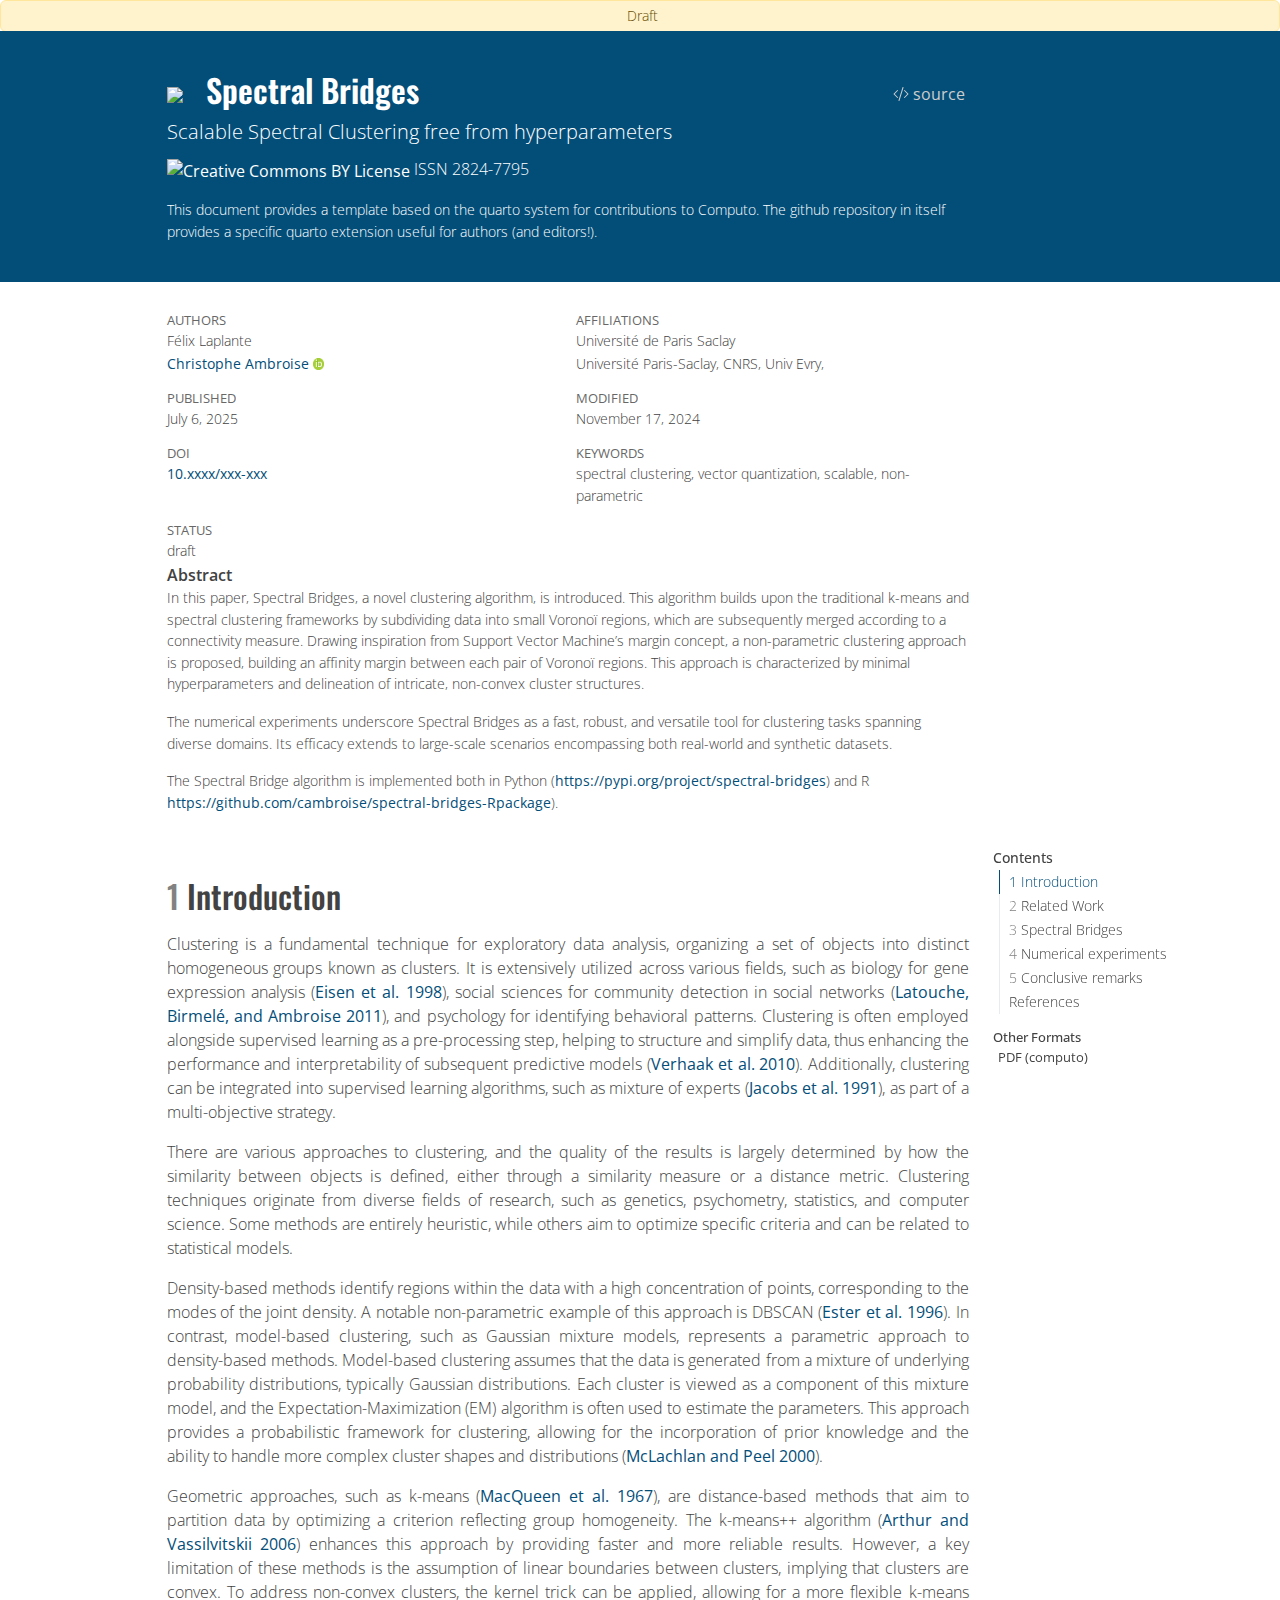
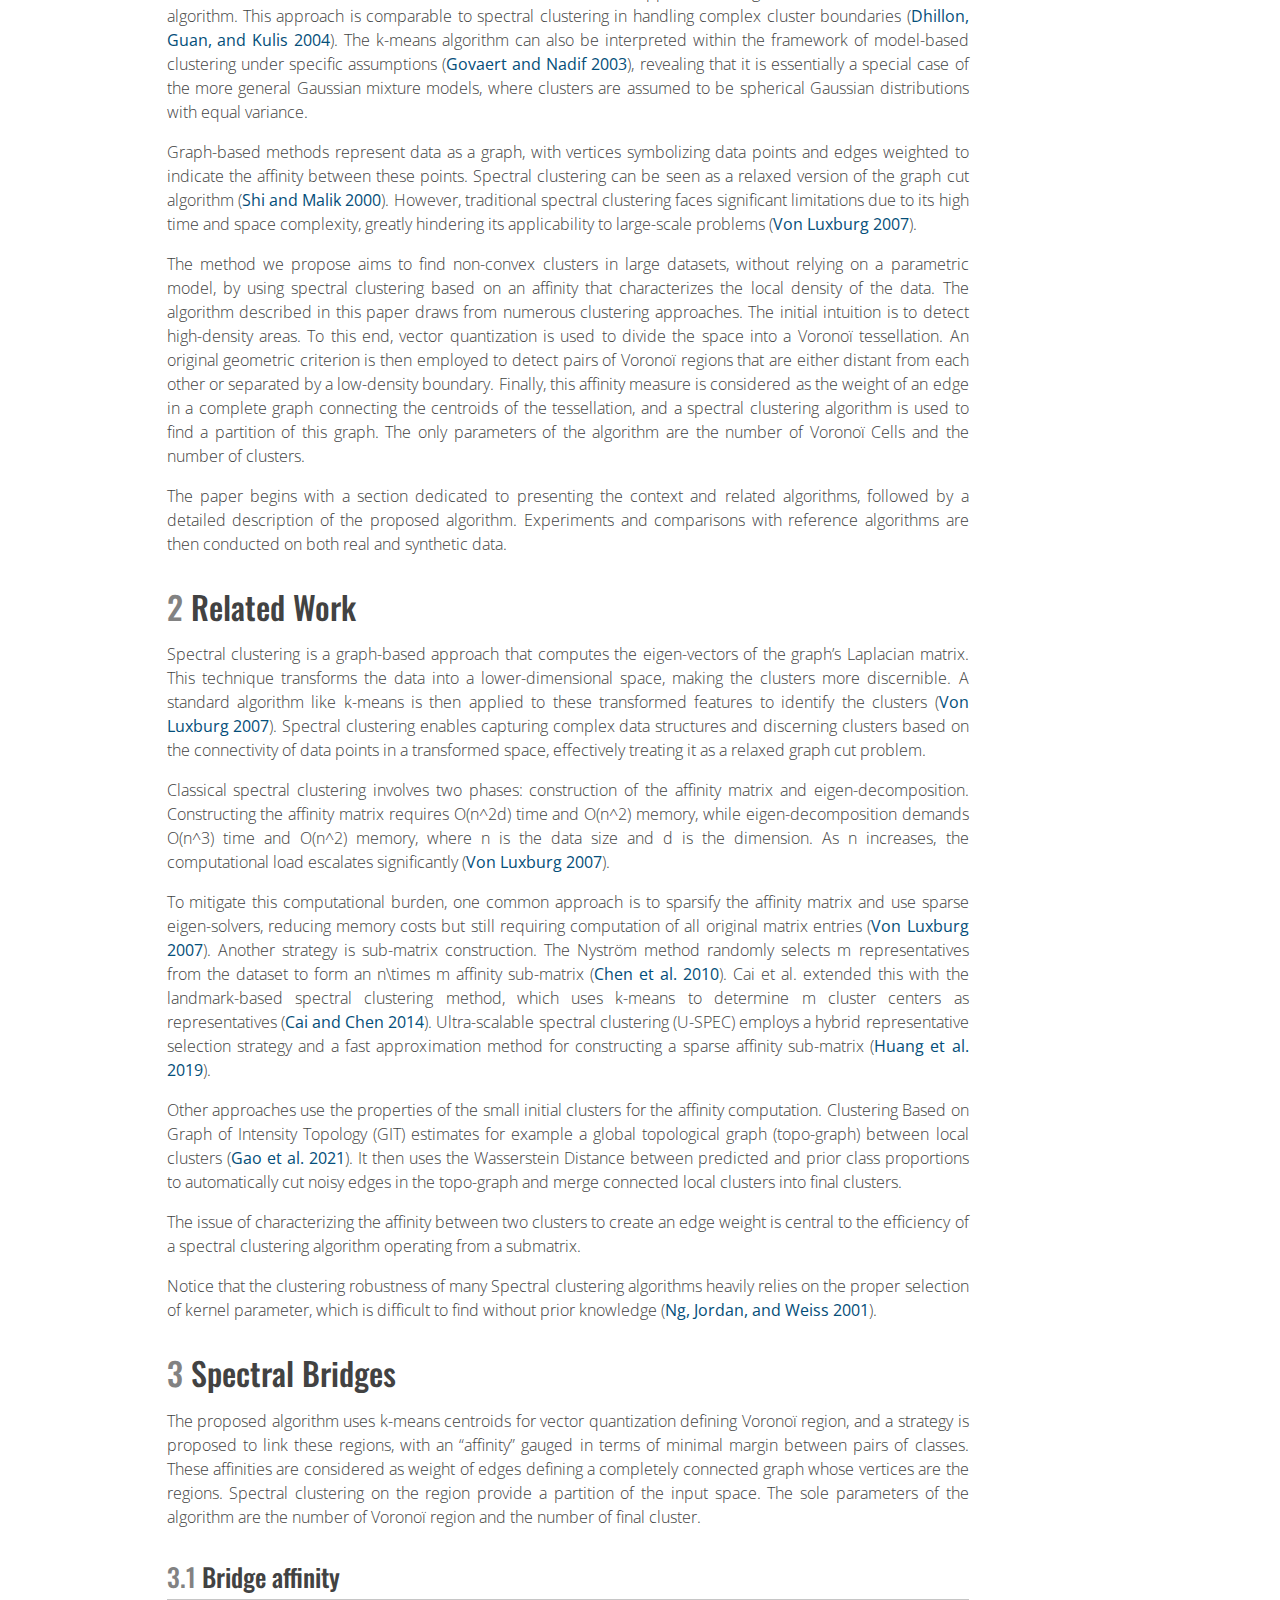
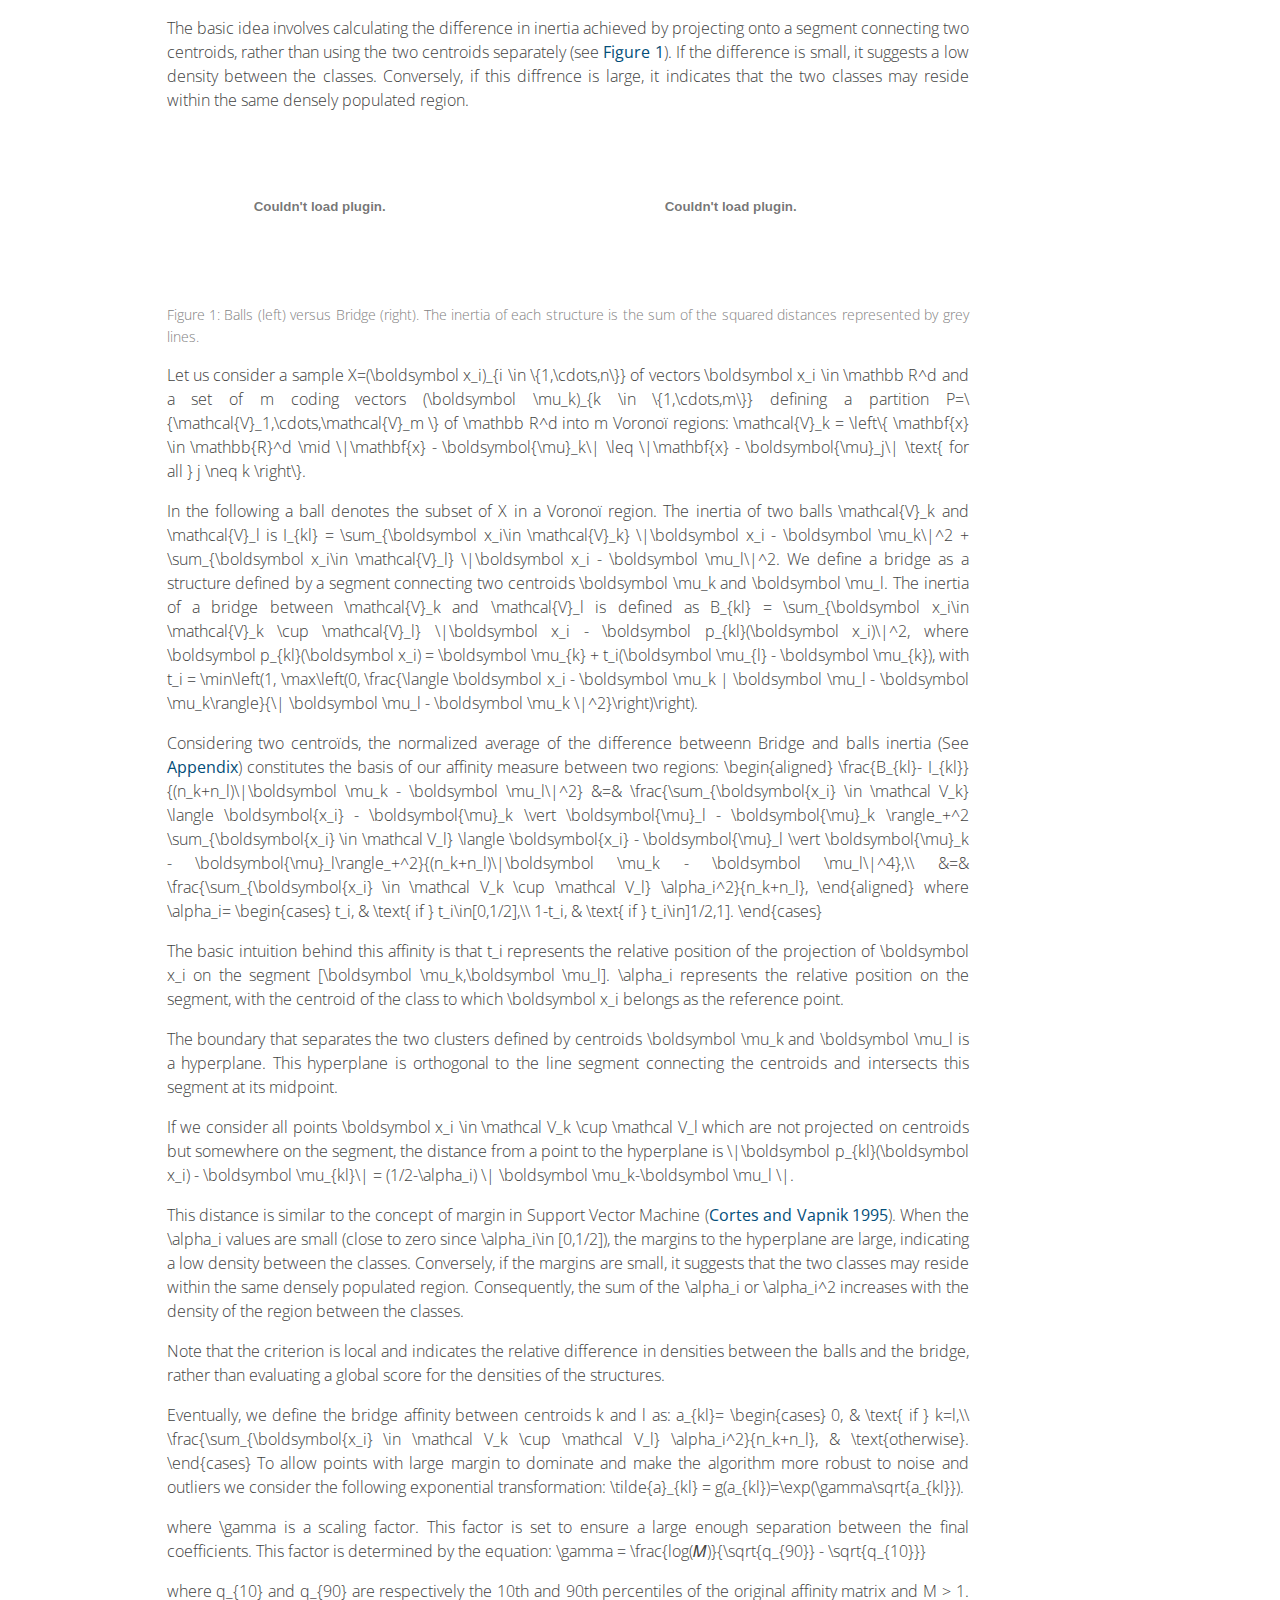
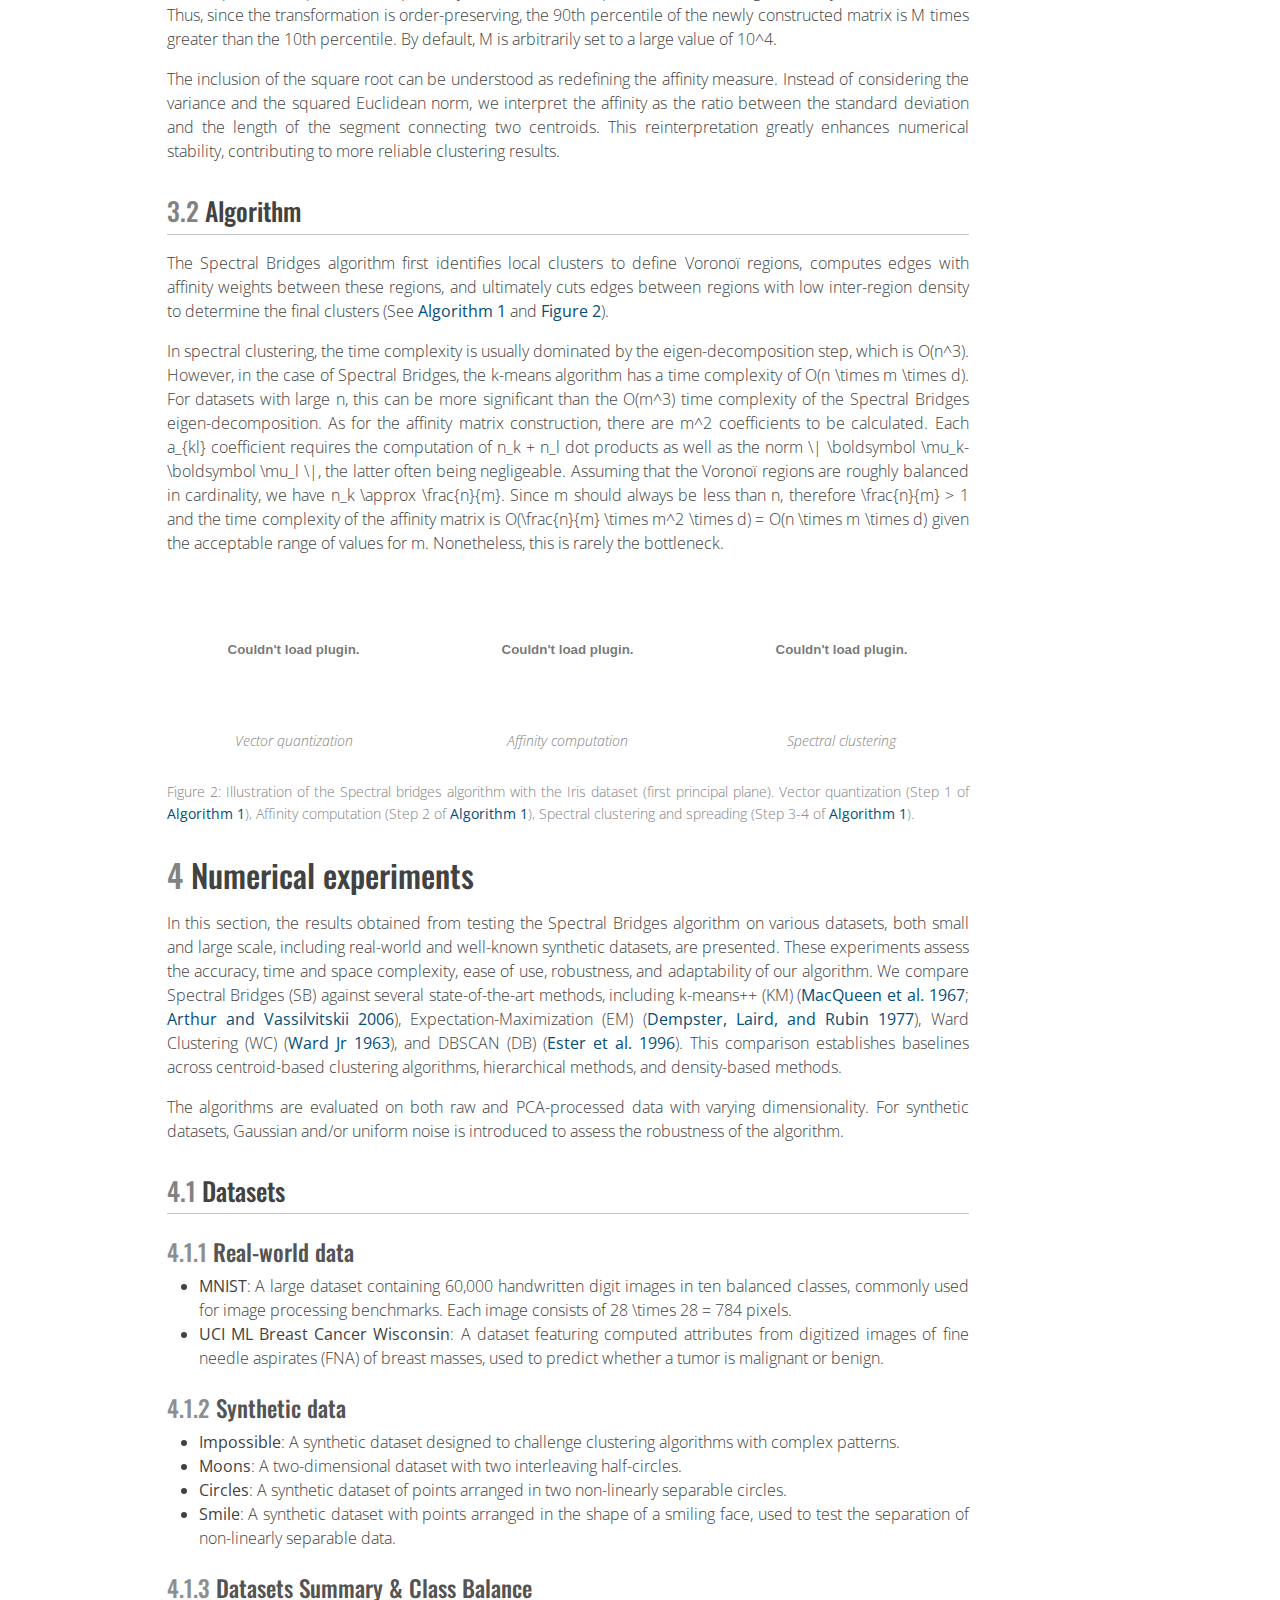
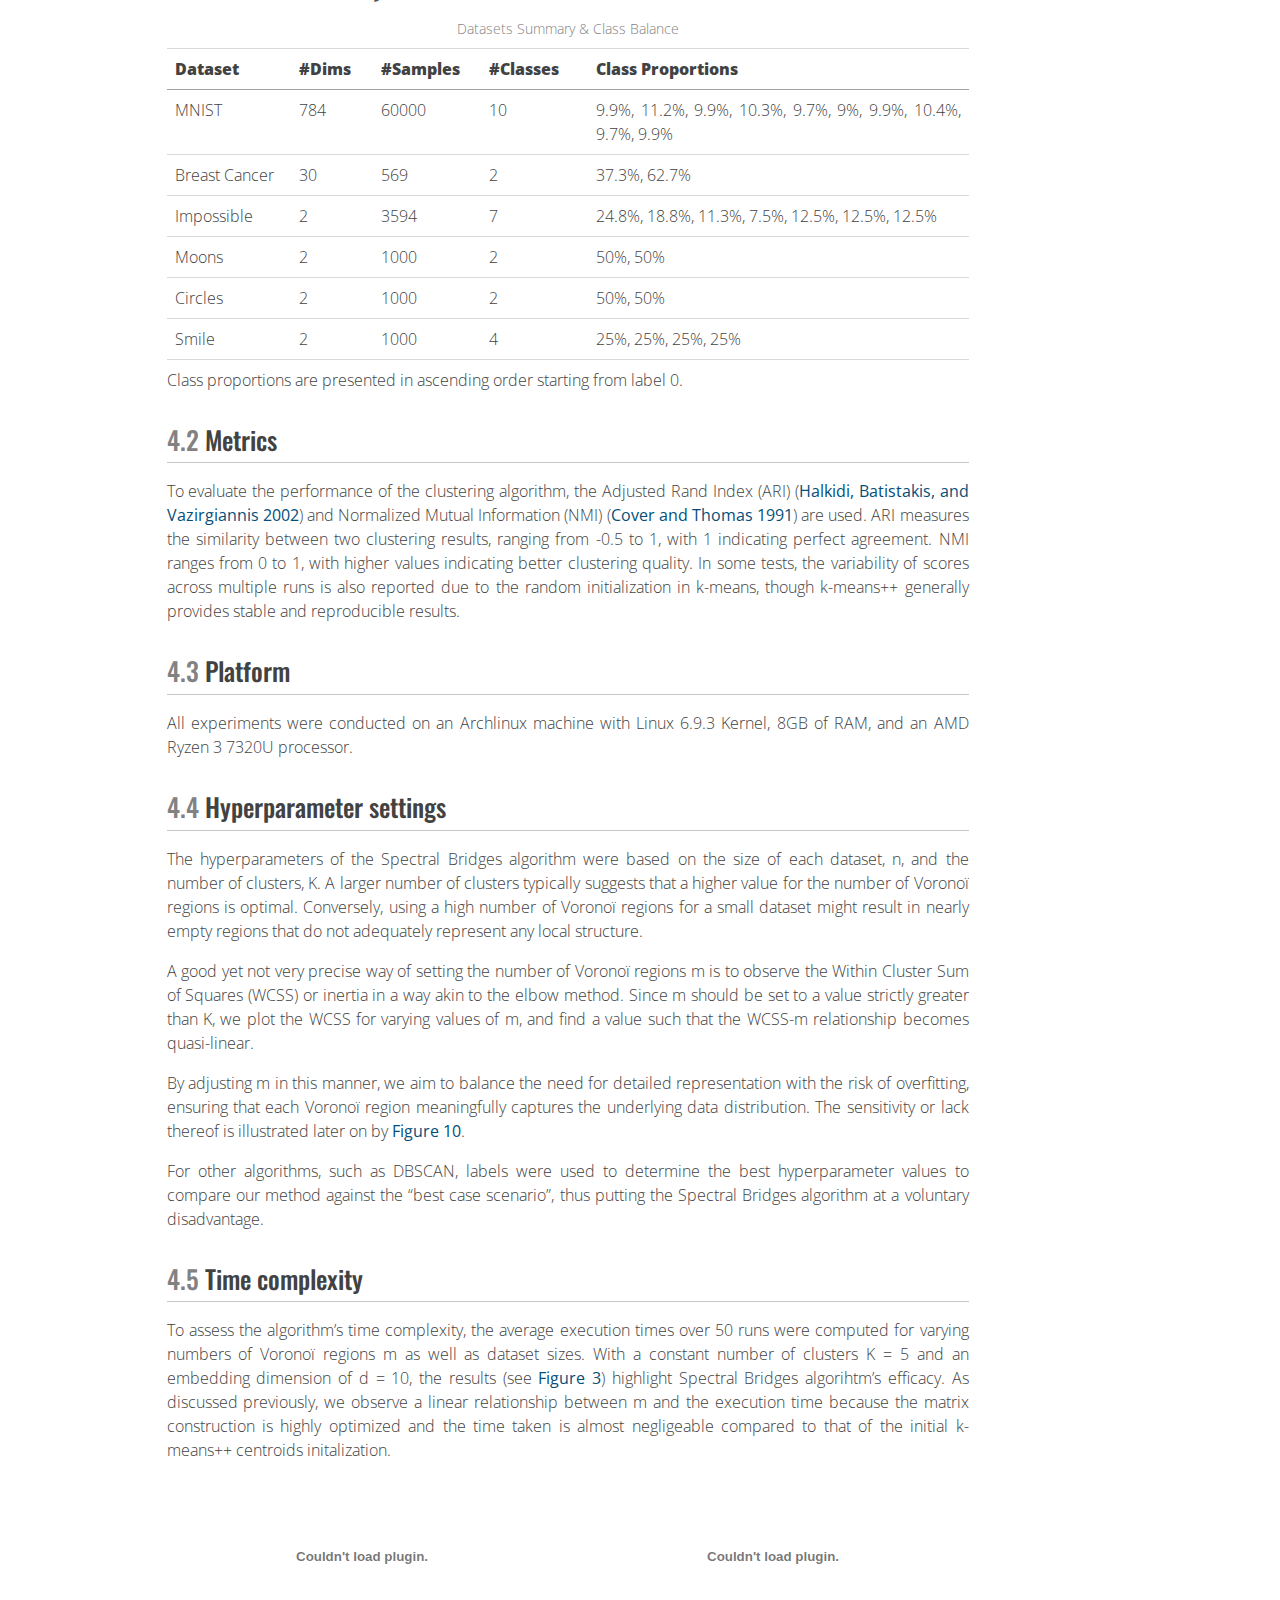
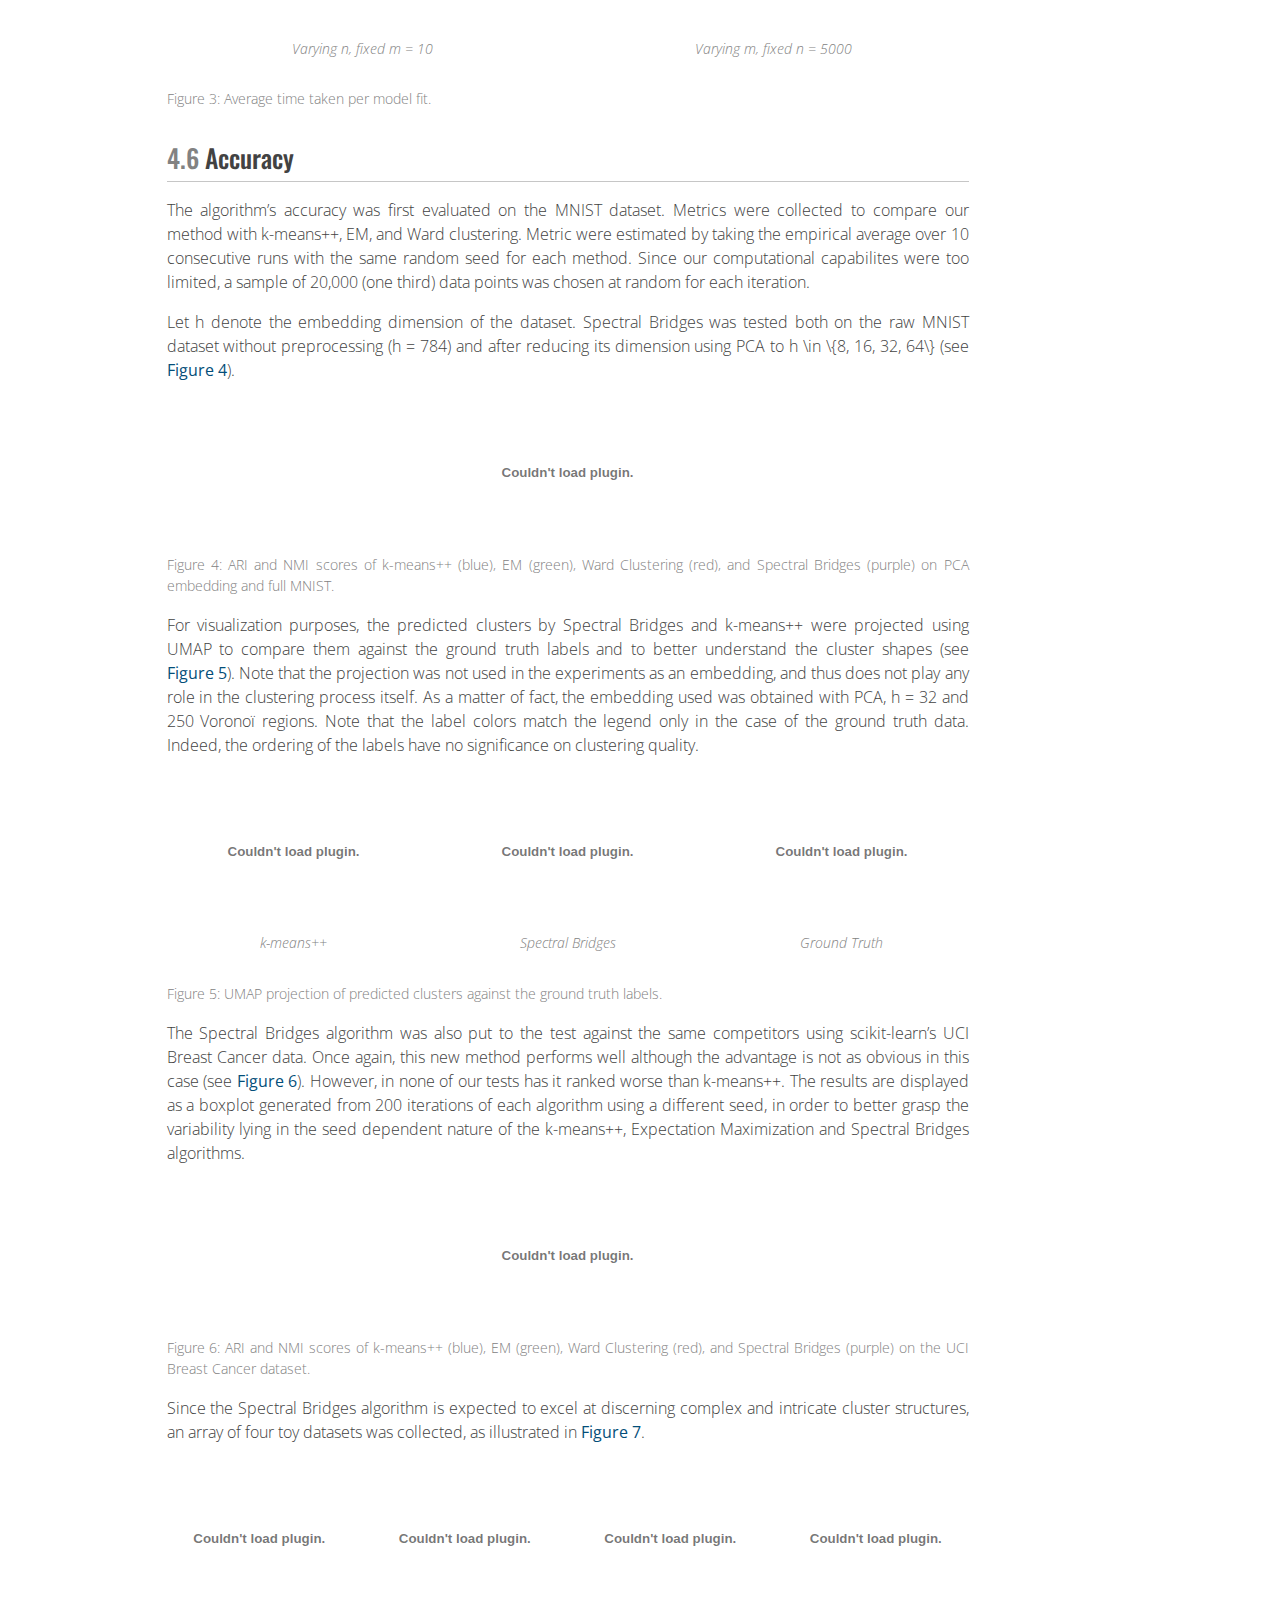
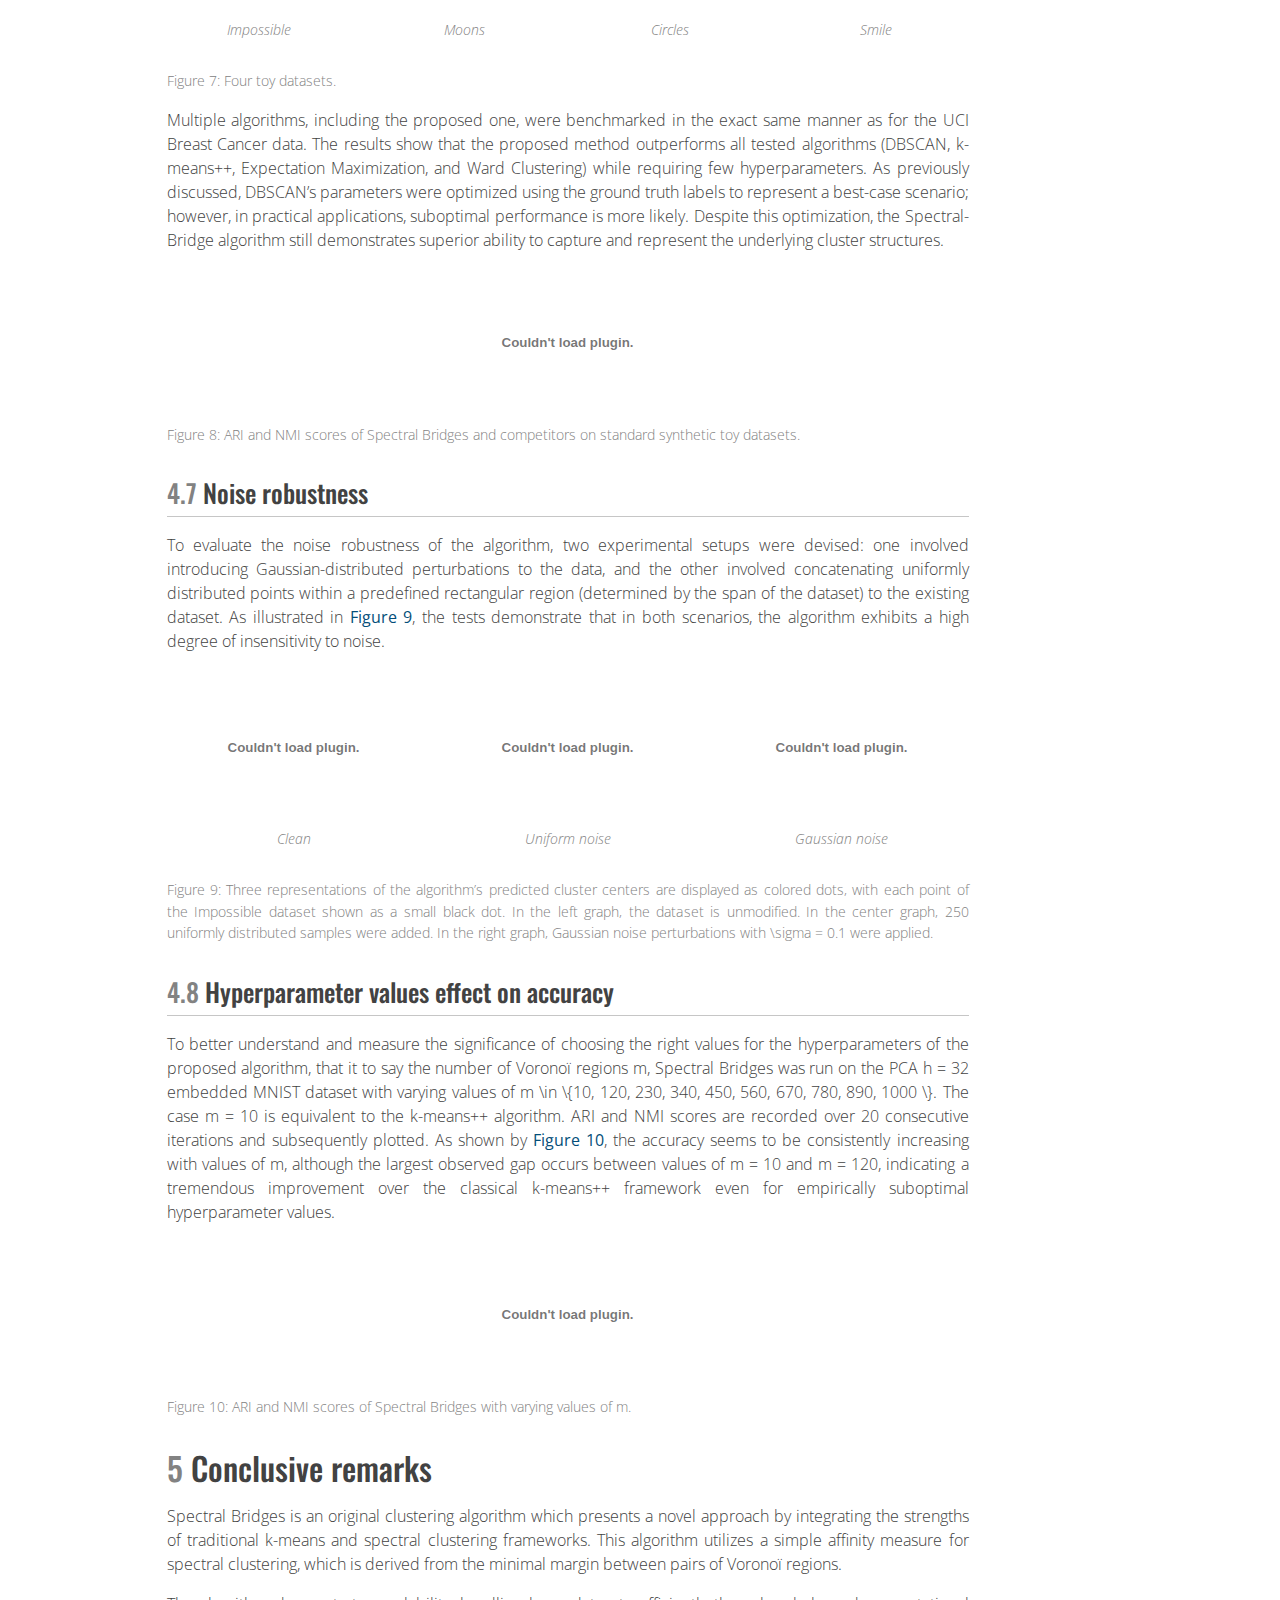
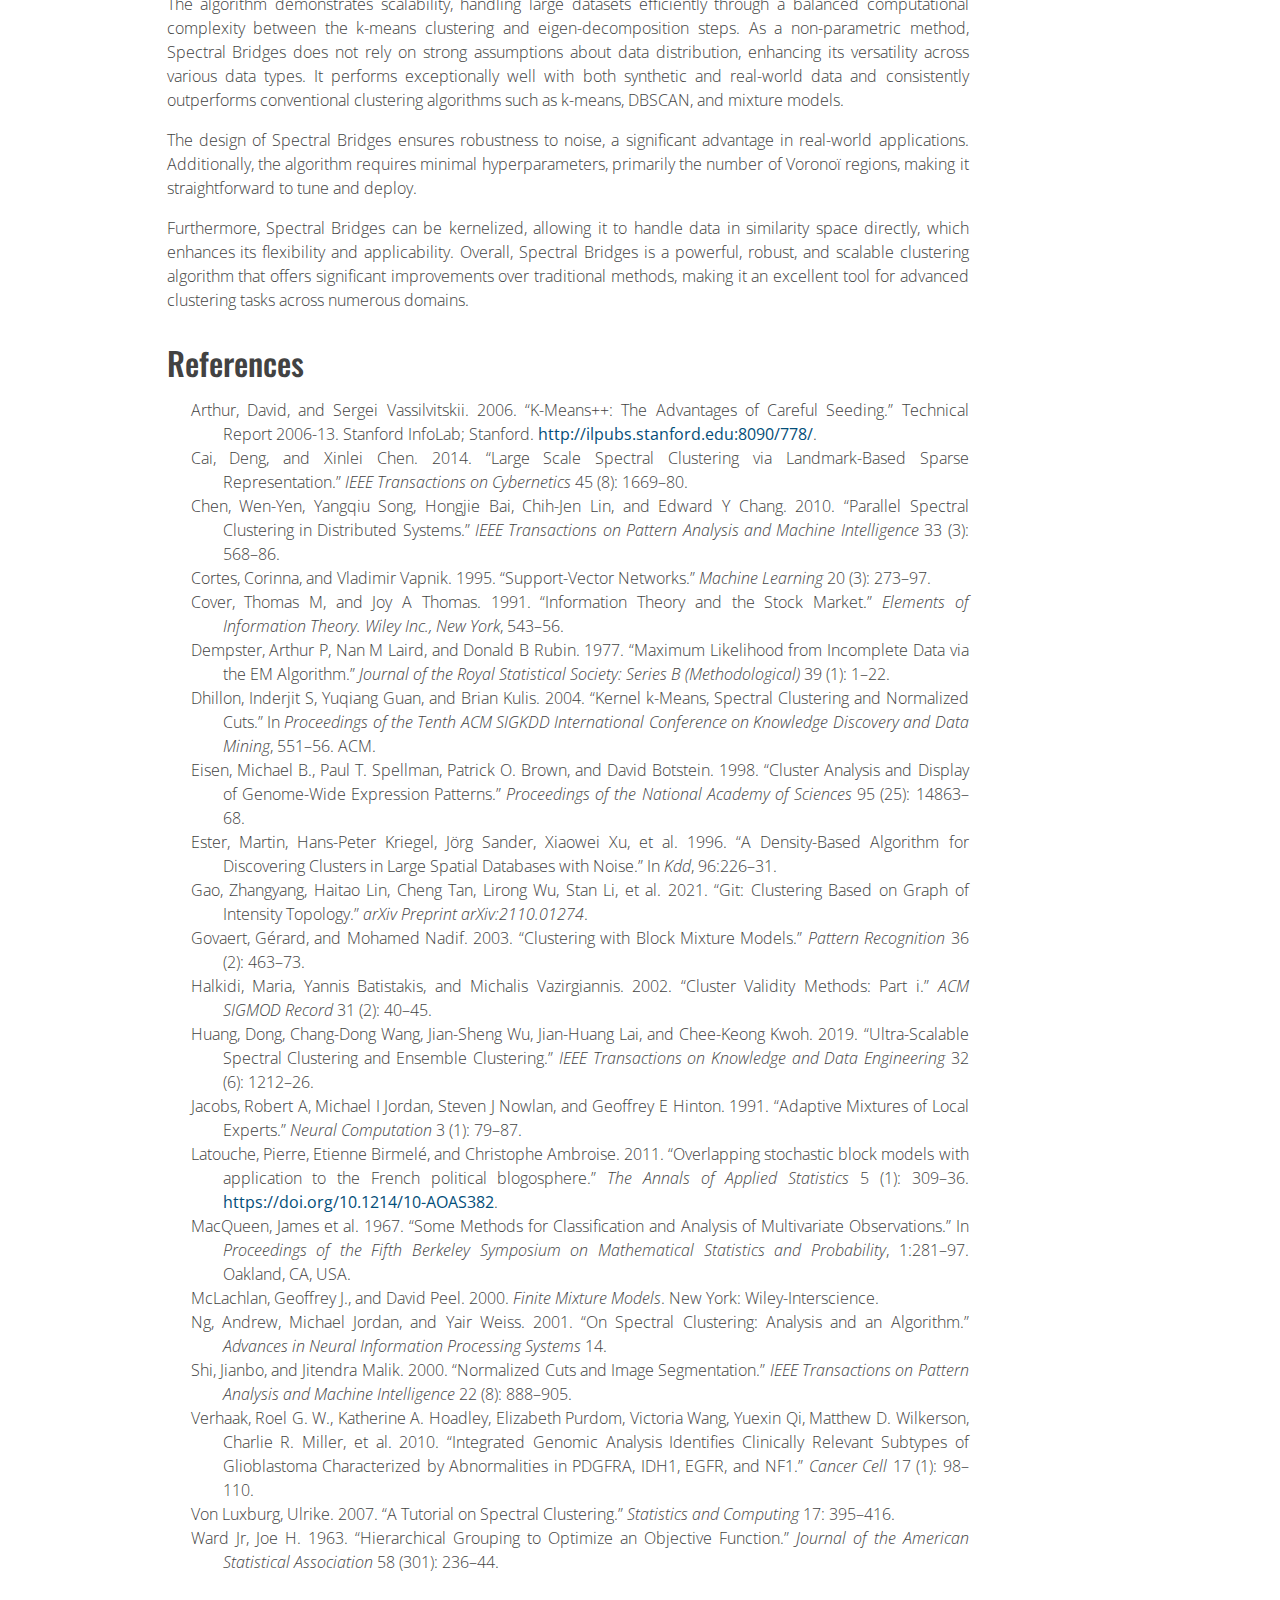
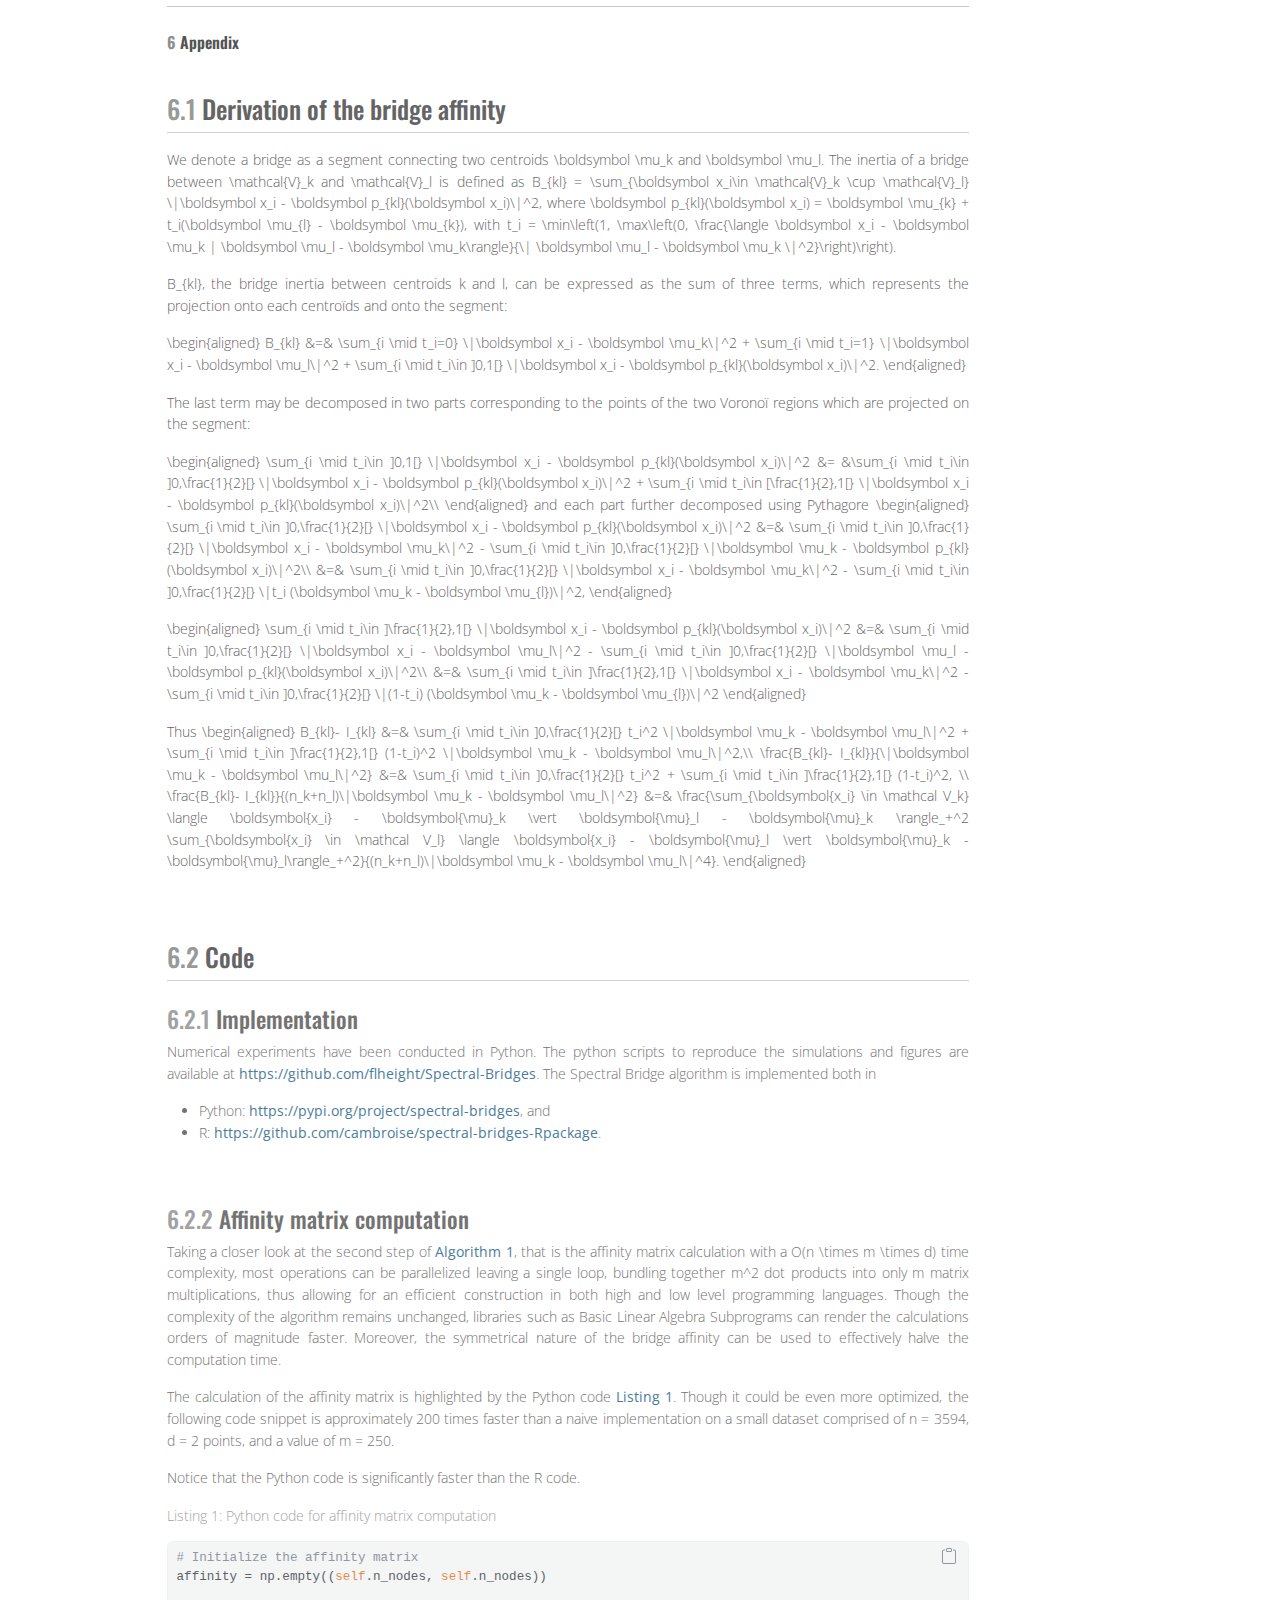
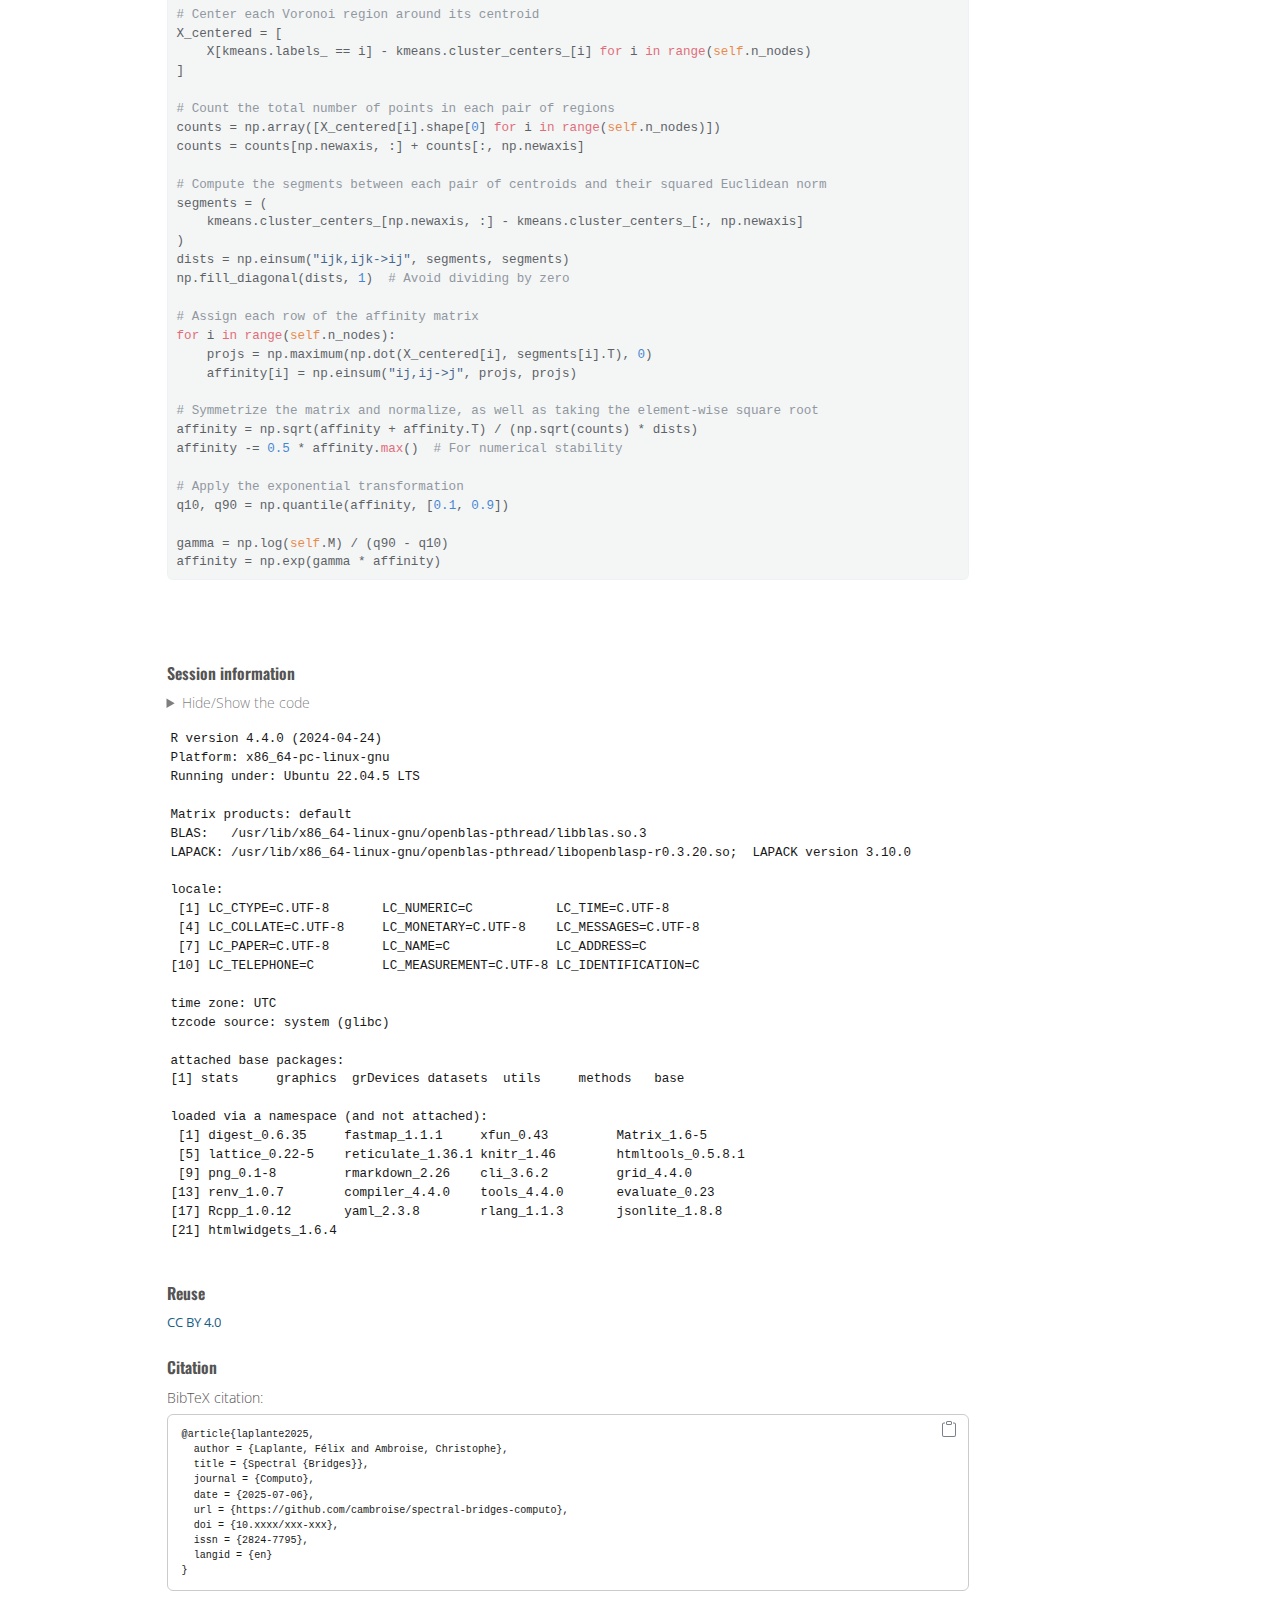
==== commit 2902e380: "Built site for gh-pages" ====
--- a/index.html
+++ b/index.html
@@ -2,7 +2,7 @@
 <html xmlns="http://www.w3.org/1999/xhtml" lang="en" xml:lang="en"><head>
 
 <meta charset="utf-8">
-<meta name="generator" content="quarto-1.6.33">
+<meta name="generator" content="quarto-1.6.36">
 
 <meta name="viewport" content="width=device-width, initial-scale=1.0, user-scalable=yes">
 
@@ -88,10 +88,10 @@
 <script src="spectral-bridges_files/libs/quarto-html/tippy.umd.min.js"></script>
 <script src="spectral-bridges_files/libs/quarto-html/anchor.min.js"></script>
 <link href="spectral-bridges_files/libs/quarto-html/tippy.css" rel="stylesheet">
-<link href="spectral-bridges_files/libs/quarto-html/quarto-syntax-highlighting-6fbc3b7d0ac83ab8a043646d6c6d94a5.css" rel="stylesheet" id="quarto-text-highlighting-styles">
+<link href="spectral-bridges_files/libs/quarto-html/quarto-syntax-highlighting-722b7ecd703fa194e825a0d619ad685e.css" rel="stylesheet" id="quarto-text-highlighting-styles">
 <script src="spectral-bridges_files/libs/bootstrap/bootstrap.min.js"></script>
 <link href="spectral-bridges_files/libs/bootstrap/bootstrap-icons.css" rel="stylesheet">
-<link href="spectral-bridges_files/libs/bootstrap/bootstrap-8e869ee05502753838905d04070c0ae8.min.css" rel="stylesheet" append-hash="true" id="quarto-bootstrap" data-mode="light">
+<link href="spectral-bridges_files/libs/bootstrap/bootstrap-e35c0e35dfd6bcb003f02fe20022d222.min.css" rel="stylesheet" append-hash="true" id="quarto-bootstrap" data-mode="light">
 <script src="spectral-bridges_files/libs/quarto-contrib/pseudocode-2.4.1/pseudocode.min.js"></script>
 <link href="spectral-bridges_files/libs/quarto-contrib/pseudocode-2.4.1/pseudocode.min.css" rel="stylesheet">
 <style>
@@ -263,7 +263,7 @@
       <div>
       <div class="quarto-title-meta-heading">Modified</div>
       <div class="quarto-title-meta-contents">
-        <p class="date-modified">November 10, 2024</p>
+        <p class="date-modified">November 17, 2024</p>
       </div>
     </div>
       
@@ -447,7 +447,7 @@
 <h2 data-number="3.2" class="anchored" data-anchor-id="algorithm"><span class="header-section-number">3.2</span> Algorithm</h2>
 <p>The Spectral Bridges algorithm first identifies local clusters to define Voronoï regions, computes edges with affinity weights between these regions, and ultimately cuts edges between regions with low inter-region density to determine the final clusters (See <a href="#alg-spectral-bridges" class="quarto-xref">Algorithm 1</a> and <a href="#fig-steps" class="quarto-xref">Figure&nbsp;2</a>).</p>
 <p>In spectral clustering, the time complexity is usually dominated by the eigen-decomposition step, which is <span class="math inline">O(n^3)</span>. However, in the case of Spectral Bridges, the k-means algorithm has a time complexity of <span class="math inline">O(n \times m \times d)</span>. For datasets with large <span class="math inline">n</span>, this can be more significant than the <span class="math inline">O(m^3)</span> time complexity of the Spectral Bridges eigen-decomposition. As for the affinity matrix construction, there are <span class="math inline">m^2</span> coefficients to be calculated. Each <span class="math inline">a_{kl}</span> coefficient requires the computation of <span class="math inline">n_k + n_l</span> dot products as well as the norm <span class="math inline">\| \boldsymbol \mu_k-\boldsymbol \mu_l \|</span>, the latter often being negligeable. Assuming that the Voronoï regions are roughly balanced in cardinality, we have <span class="math inline">n_k \approx \frac{n}{m}</span>. Since <span class="math inline">m</span> should always be less than <span class="math inline">n</span>, therefore <span class="math inline">\frac{n}{m} &gt; 1</span> and the time complexity of the affinity matrix is <span class="math inline">O(\frac{n}{m} \times m^2 \times d) = O(n \times m \times d)</span> given the acceptable range of values for <span class="math inline">m</span>. Nonetheless, this is rarely the bottleneck.</p>
-<div id="alg-spectral-bridges" class="pseudocode-container quarto-float" data-comment-delimiter="//" data-pseudocode-number="1" data-line-number-punc=":" data-caption-prefix="Algorithm" data-line-number="true" data-indent-size="1.2em" data-no-end="false">
+<div id="alg-spectral-bridges" class="pseudocode-container quarto-float" data-caption-prefix="Algorithm" data-indent-size="1.2em" data-line-number="true" data-comment-delimiter="//" data-line-number-punc=":" data-pseudocode-number="1" data-no-end="false">
 <div class="pseudocode">
 \begin{algorithm} \caption{Spectral Bridges} \begin{algorithmic} \Procedure{SpectralBridges}{$X, k, m$} \Comment{$X$: input dataset, $k$: number of clusters, $m$: number of Voronoï regions} \State \textbf{Step 1: Vector Quantization} \State $\text{centroids}, \text{voronoiRegions} \gets$ \Call{KMeans}{$X, m$} \Comment{Initial centroids and Voronoi regions using k-means++} \State \textbf{Step 2: Affinity Computation} \State $A = \{g(a_{kl})\}_{kl} \gets$ \Call{Affinity}{$X, \text{centroids}, \text{voronoiRegions}$} \Comment{Compute affinity matrix $A$} \State \textbf{Step 3: Spectral Clustering} \Comment{Assign each region to a cluster} \State $\text{labels} \gets$ \Call{SpectralClustering}{$A, k$} \State \textbf{Step 4: Propagate} \Comment{Assign each data point to the cluster of its region} \State $\text{clusters} \gets$ \Call{Propagate}{$X, \text{labels}, \text{voronoiRegions}$} \State \Return $\text{clusters}$ \Comment{Return cluster labels for data points in $X$} \EndProcedure \end{algorithmic} \end{algorithm}
 </div>
@@ -1119,8 +1119,6 @@
   });
   clipboard.on('success', onCopySuccess);
   if (window.document.getElementById('quarto-embedded-source-code-modal')) {
-    // For code content inside modals, clipBoardJS needs to be initialized with a container option
-    // TODO: Check when it could be a function (https://github.com/zenorocha/clipboard.js/issues/860)
     const clipboardModal = new window.ClipboardJS('.code-copy-button[data-in-quarto-modal]', {
       text: getTextToCopy,
       container: window.document.getElementById('quarto-embedded-source-code-modal')
@@ -1287,7 +1285,6 @@
       if (window.Quarto?.typesetMath) {
         window.Quarto.typesetMath(note);
       }
-      // TODO in 1.5, we should make sure this works without a callout special case
       if (note.classList.contains("callout")) {
         return note.outerHTML;
       } else {
--- a/spectral-bridges_files/libs/quarto-html/quarto-syntax-highlighting-722b7ecd703fa194e825a0d619ad685e.css
+++ b/spectral-bridges_files/libs/quarto-html/quarto-syntax-highlighting-722b7ecd703fa194e825a0d619ad685e.css
@@ -0,0 +1,179 @@
+/* quarto syntax highlight colors */
+:root {
+  --quarto-hl-al-color: #ff5555;
+  --quarto-hl-an-color: #6a737d;
+  --quarto-hl-at-color: #d73a49;
+  --quarto-hl-bn-color: #005cc5;
+  --quarto-hl-bu-color: #d73a49;
+  --quarto-hl-ch-color: #032f62;
+  --quarto-hl-co-color: #6a737d;
+  --quarto-hl-cv-color: #6a737d;
+  --quarto-hl-cn-color: #005cc5;
+  --quarto-hl-cf-color: #d73a49;
+  --quarto-hl-dt-color: #d73a49;
+  --quarto-hl-dv-color: #005cc5;
+  --quarto-hl-do-color: #6a737d;
+  --quarto-hl-er-color: #ff5555;
+  --quarto-hl-ex-color: #d73a49;
+  --quarto-hl-fl-color: #005cc5;
+  --quarto-hl-fu-color: #6f42c1;
+  --quarto-hl-im-color: #032f62;
+  --quarto-hl-in-color: #6a737d;
+  --quarto-hl-kw-color: #d73a49;
+  --quarto-hl-op-color: #24292e;
+  --quarto-hl-pp-color: #d73a49;
+  --quarto-hl-re-color: #6a737d;
+  --quarto-hl-sc-color: #005cc5;
+  --quarto-hl-ss-color: #032f62;
+  --quarto-hl-st-color: #032f62;
+  --quarto-hl-va-color: #e36209;
+  --quarto-hl-vs-color: #032f62;
+  --quarto-hl-wa-color: #ff5555;
+}
+
+/* other quarto variables */
+:root {
+  --quarto-font-monospace: SFMono-Regular, Menlo, Monaco, Consolas, "Liberation Mono", "Courier New", monospace;
+}
+
+code span.al {
+  font-weight: bold;
+  color: #ff5555;
+}
+
+code span.an {
+  color: #6a737d;
+}
+
+code span.at {
+  color: #d73a49;
+}
+
+code span.bn {
+  color: #005cc5;
+}
+
+code span.bu {
+  color: #d73a49;
+}
+
+code span.ch {
+  color: #032f62;
+}
+
+code span.co {
+  color: #6a737d;
+}
+
+code span.cv {
+  color: #6a737d;
+}
+
+code span.cn {
+  color: #005cc5;
+}
+
+code span.cf {
+  color: #d73a49;
+}
+
+code span.dt {
+  color: #d73a49;
+}
+
+code span.dv {
+  color: #005cc5;
+}
+
+code span.do {
+  color: #6a737d;
+}
+
+code span.er {
+  color: #ff5555;
+  text-decoration: underline;
+}
+
+code span.ex {
+  font-weight: bold;
+  color: #d73a49;
+}
+
+code span.fl {
+  color: #005cc5;
+}
+
+code span.fu {
+  color: #6f42c1;
+}
+
+code span.im {
+  color: #032f62;
+}
+
+code span.in {
+  color: #6a737d;
+}
+
+code span.kw {
+  color: #d73a49;
+}
+
+pre > code.sourceCode > span {
+  color: #24292e;
+}
+
+code span {
+  color: #24292e;
+}
+
+code.sourceCode > span {
+  color: #24292e;
+}
+
+div.sourceCode,
+div.sourceCode pre.sourceCode {
+  color: #24292e;
+}
+
+code span.op {
+  color: #24292e;
+}
+
+code span.pp {
+  color: #d73a49;
+}
+
+code span.re {
+  color: #6a737d;
+}
+
+code span.sc {
+  color: #005cc5;
+}
+
+code span.ss {
+  color: #032f62;
+}
+
+code span.st {
+  color: #032f62;
+}
+
+code span.va {
+  color: #e36209;
+}
+
+code span.vs {
+  color: #032f62;
+}
+
+code span.wa {
+  color: #ff5555;
+}
+
+.prevent-inlining {
+  content: "</";
+}
+
+/*# sourceMappingURL=5f82128788cf089182d4c36e7cb8dc31.css.map */
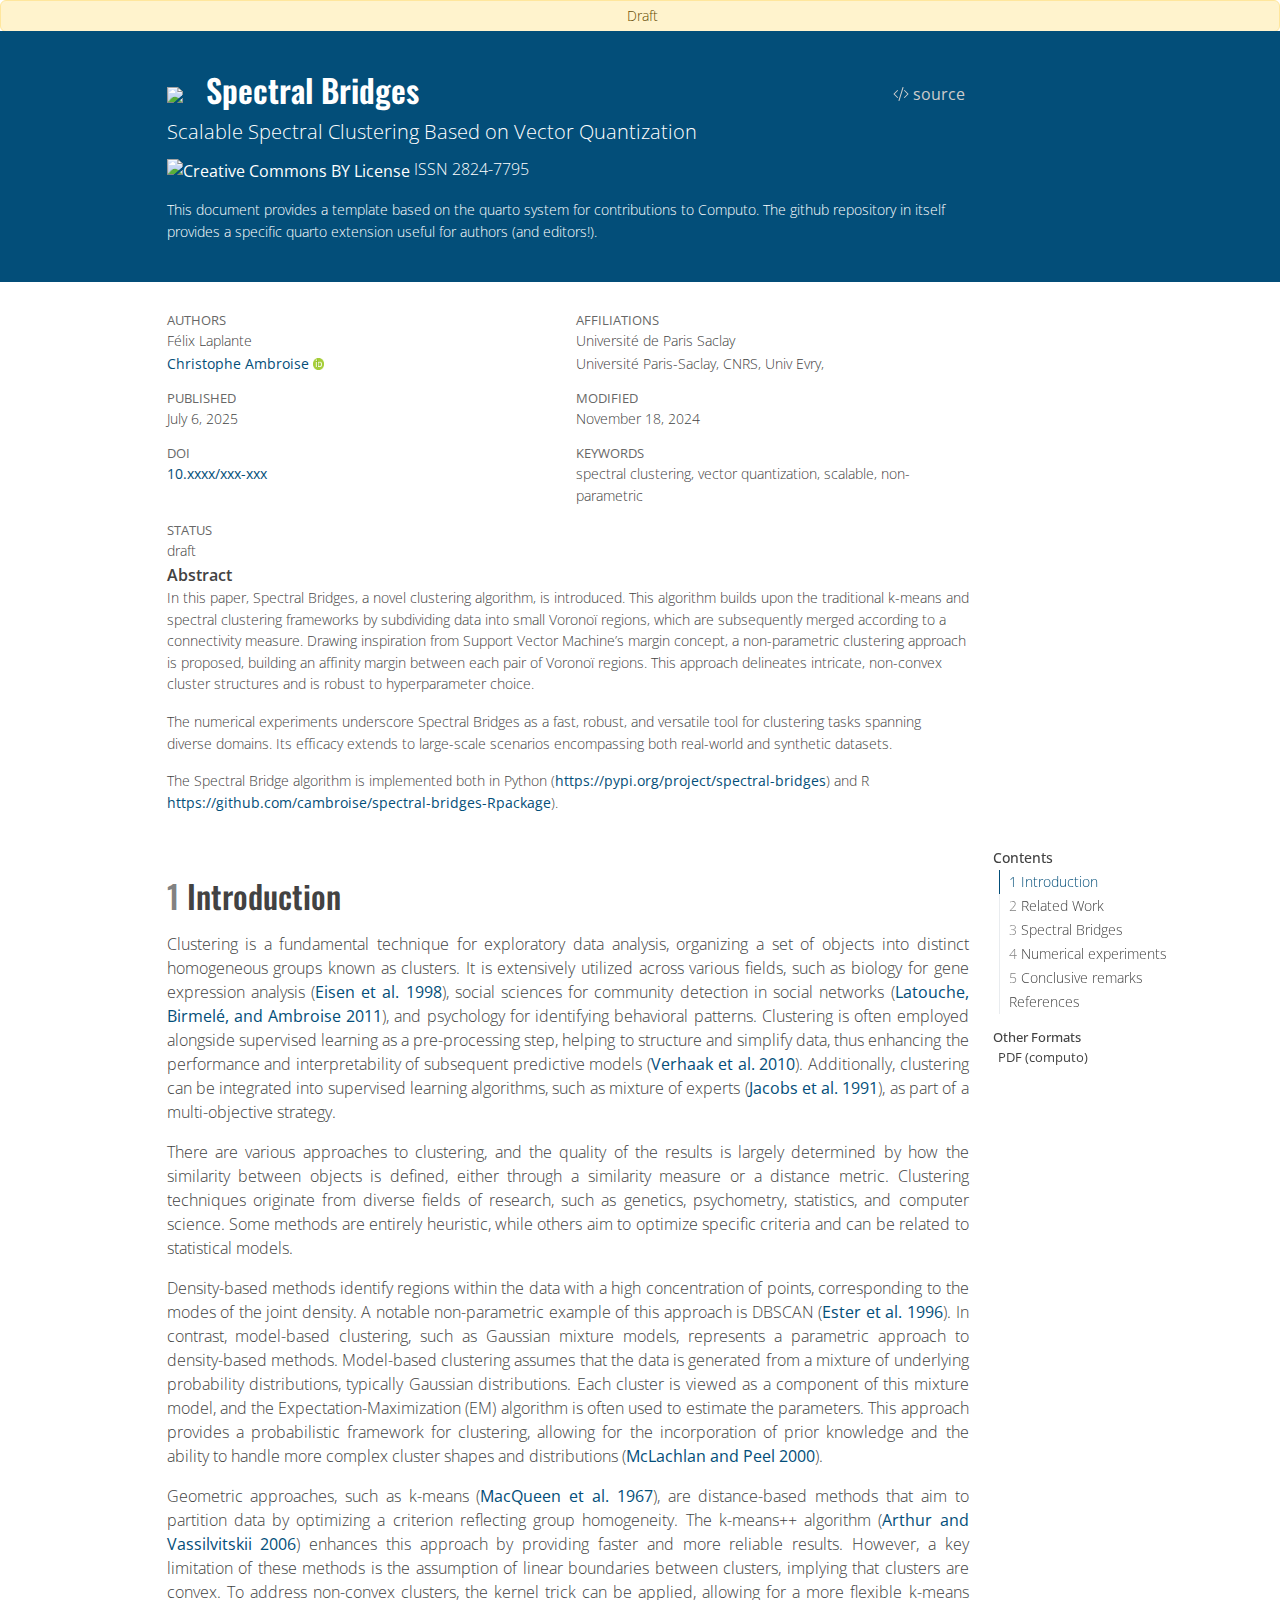
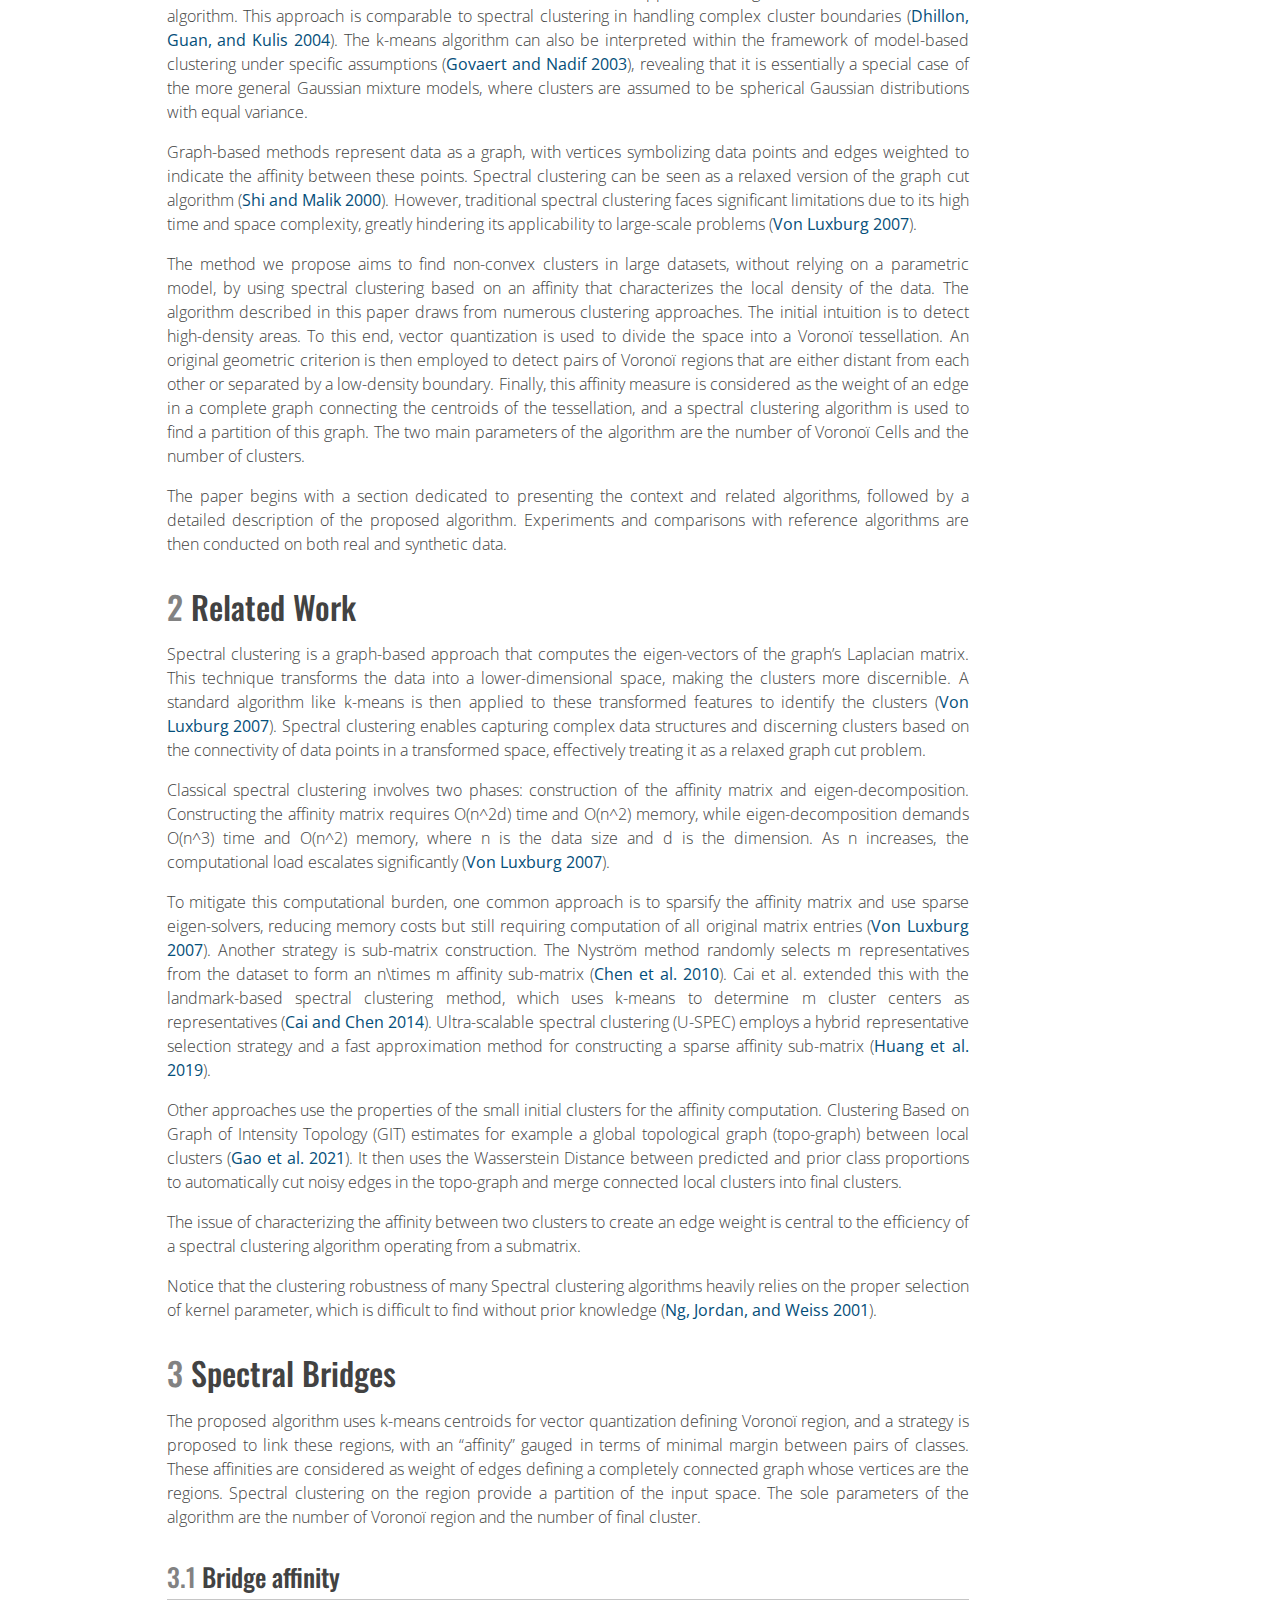
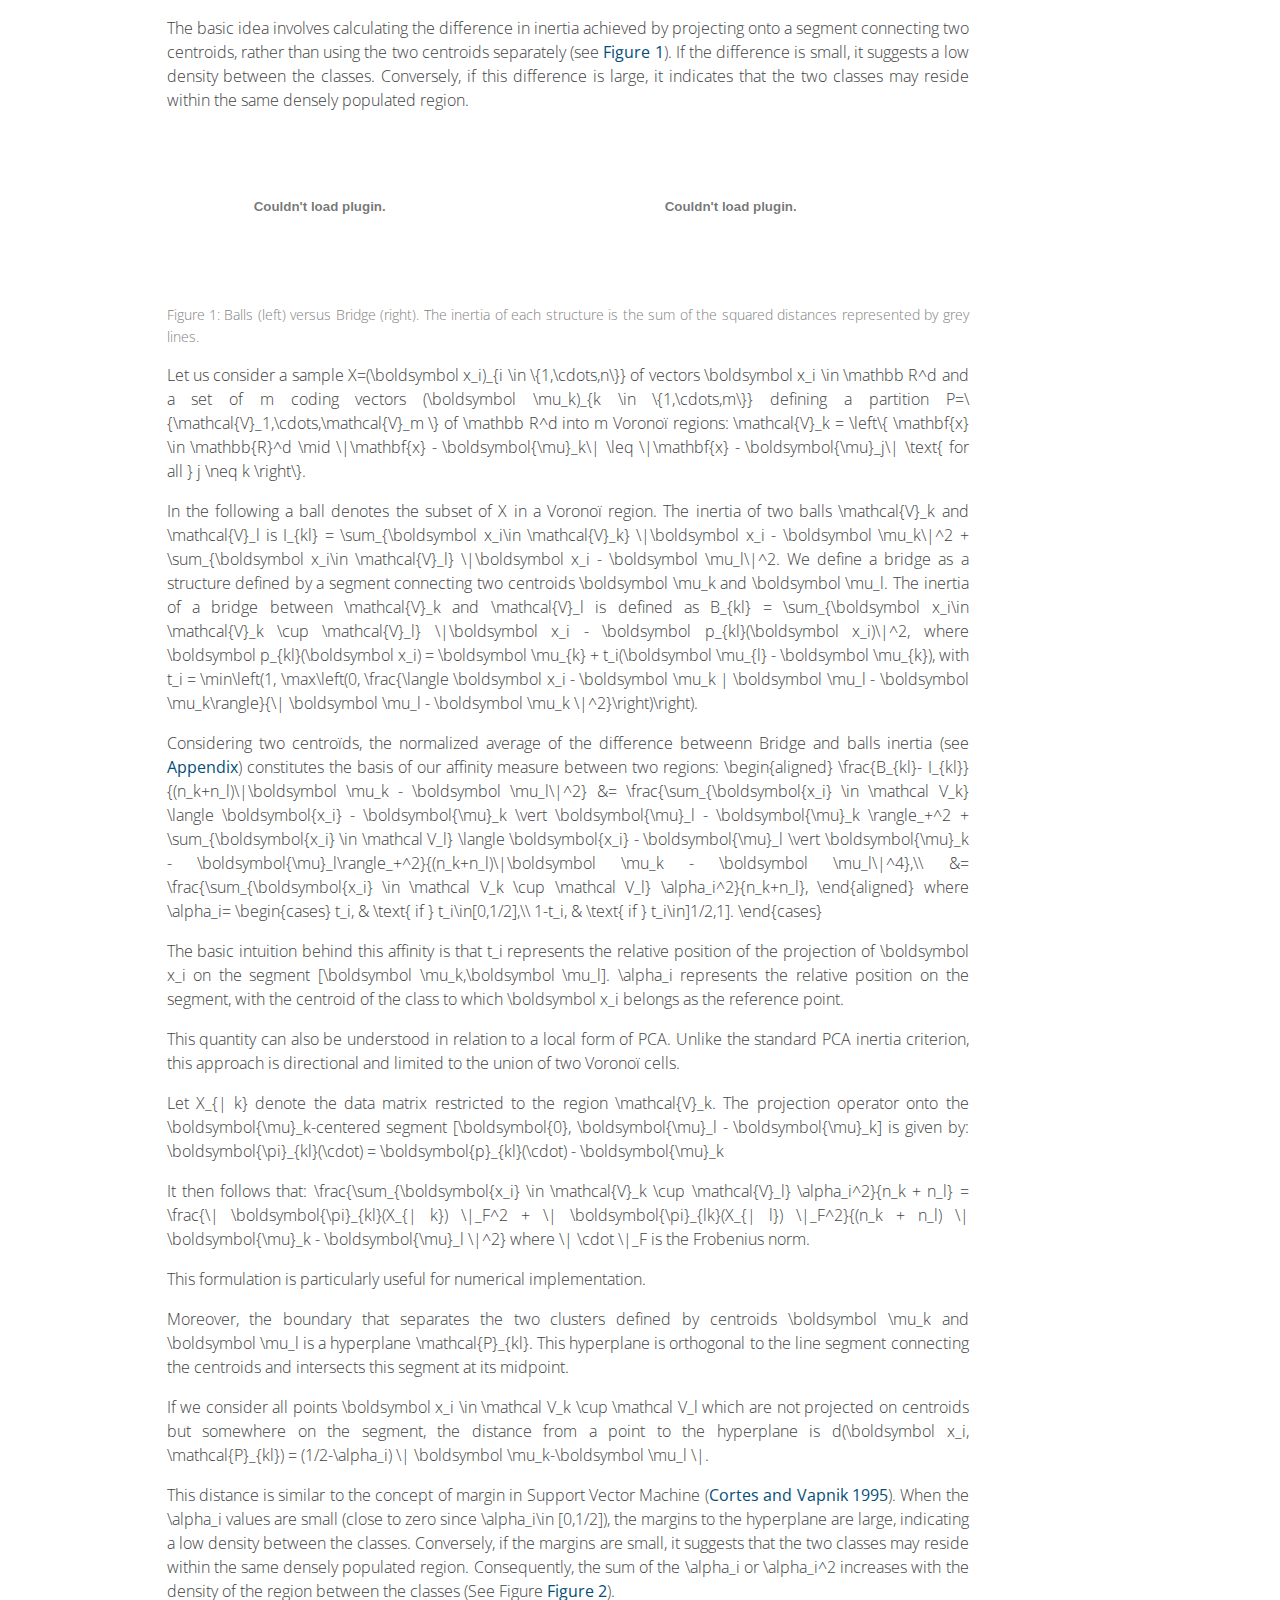
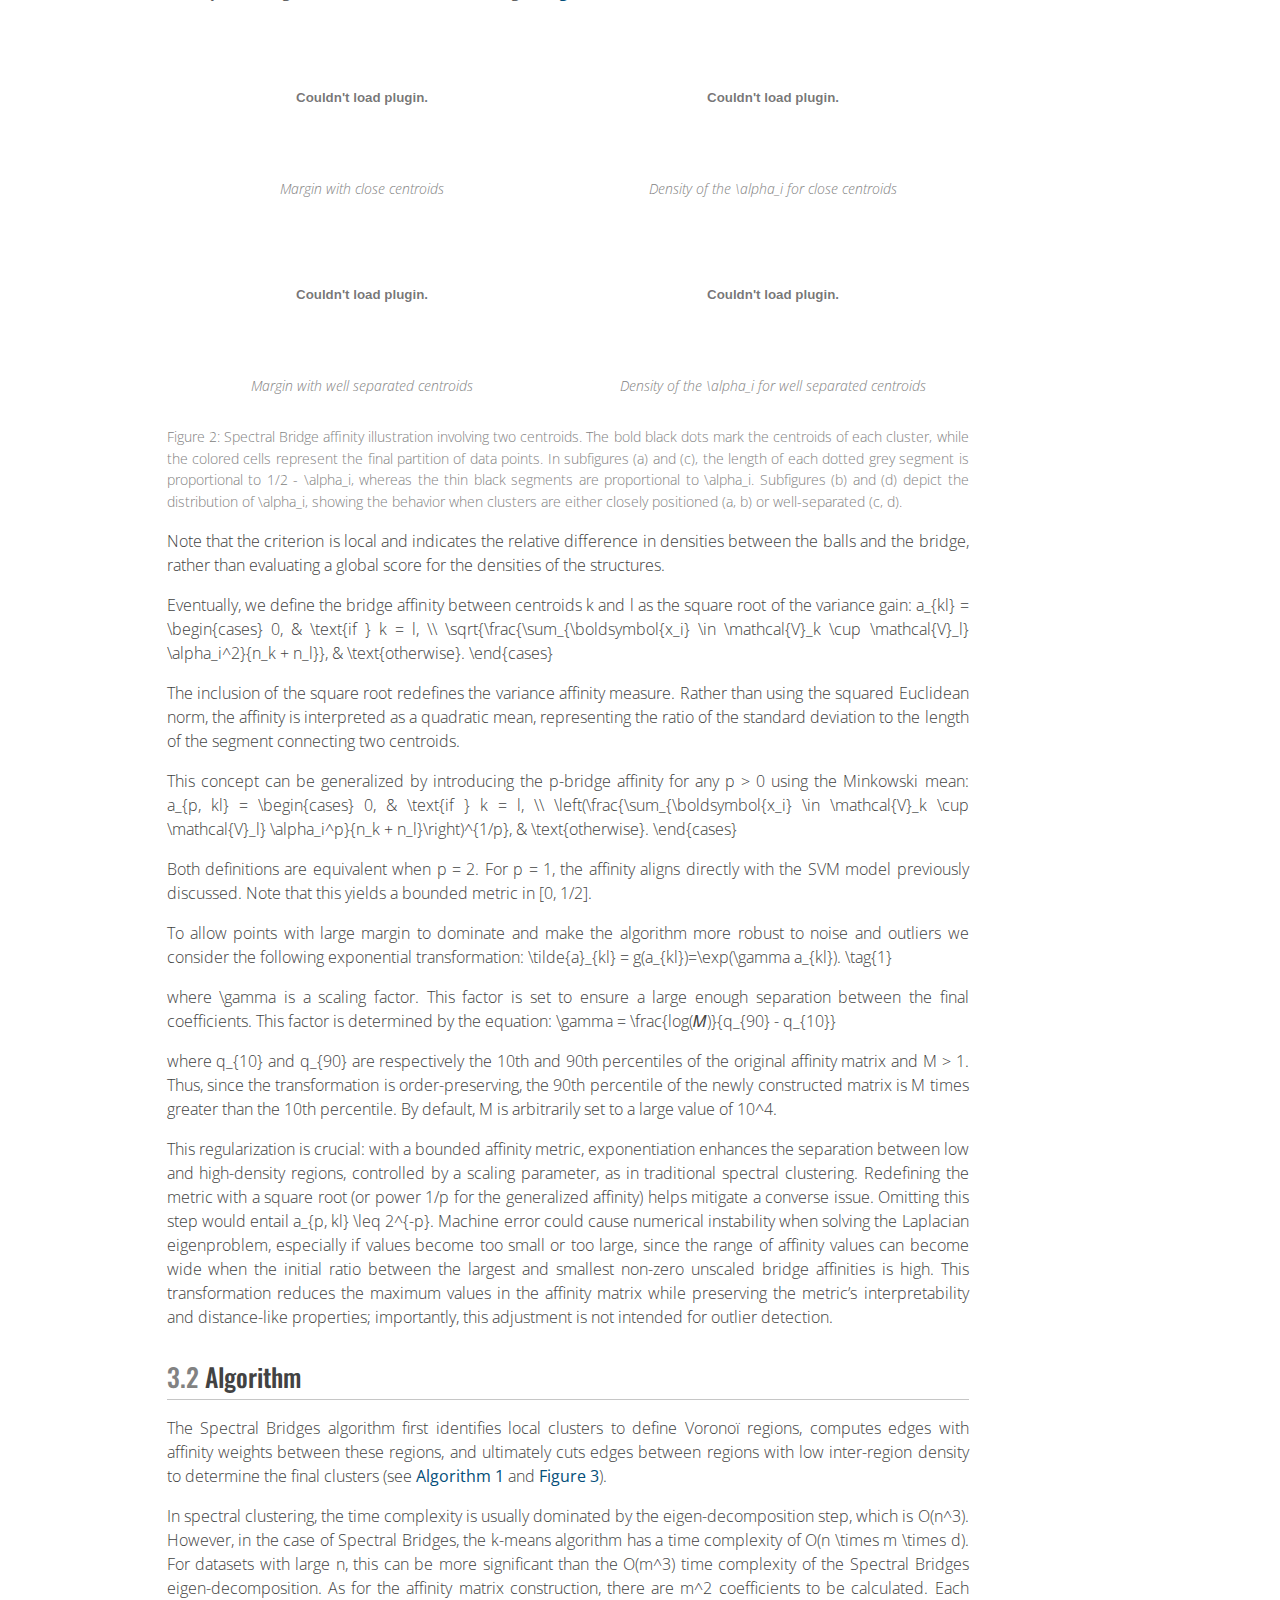
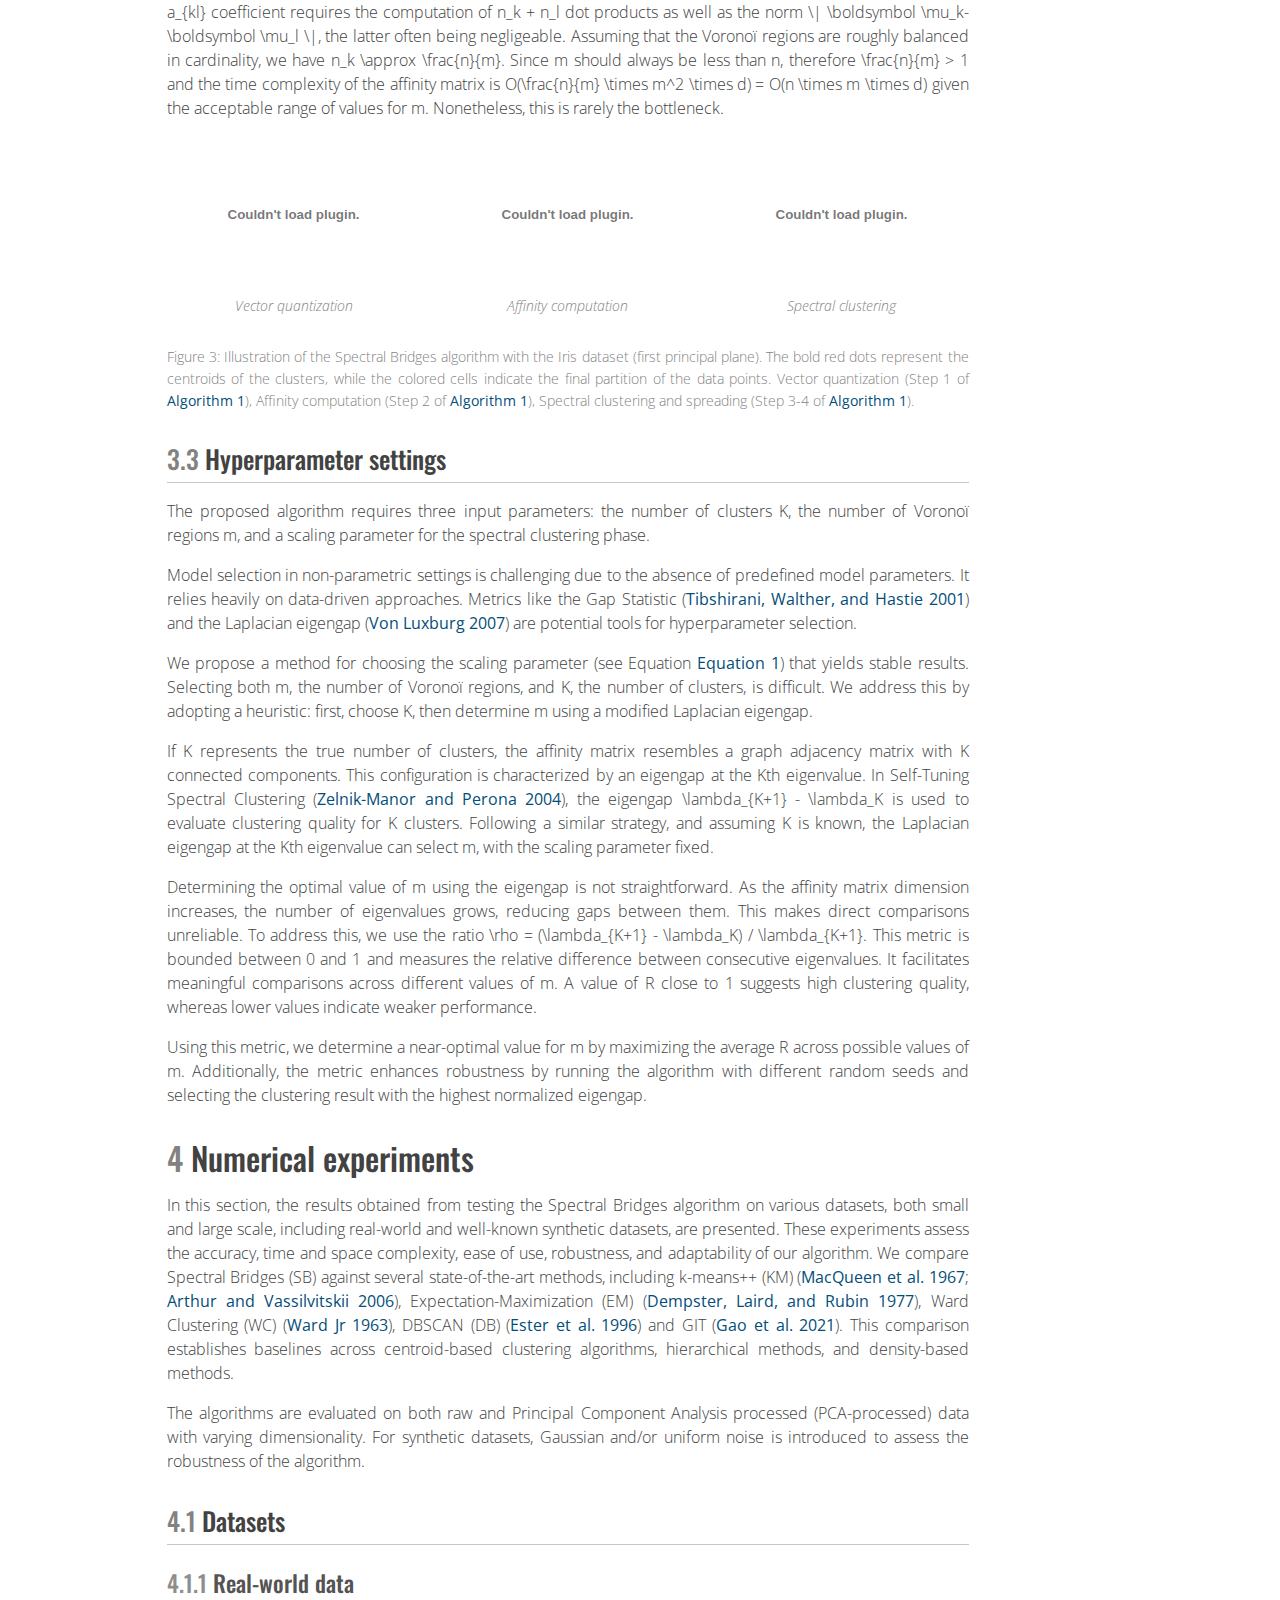
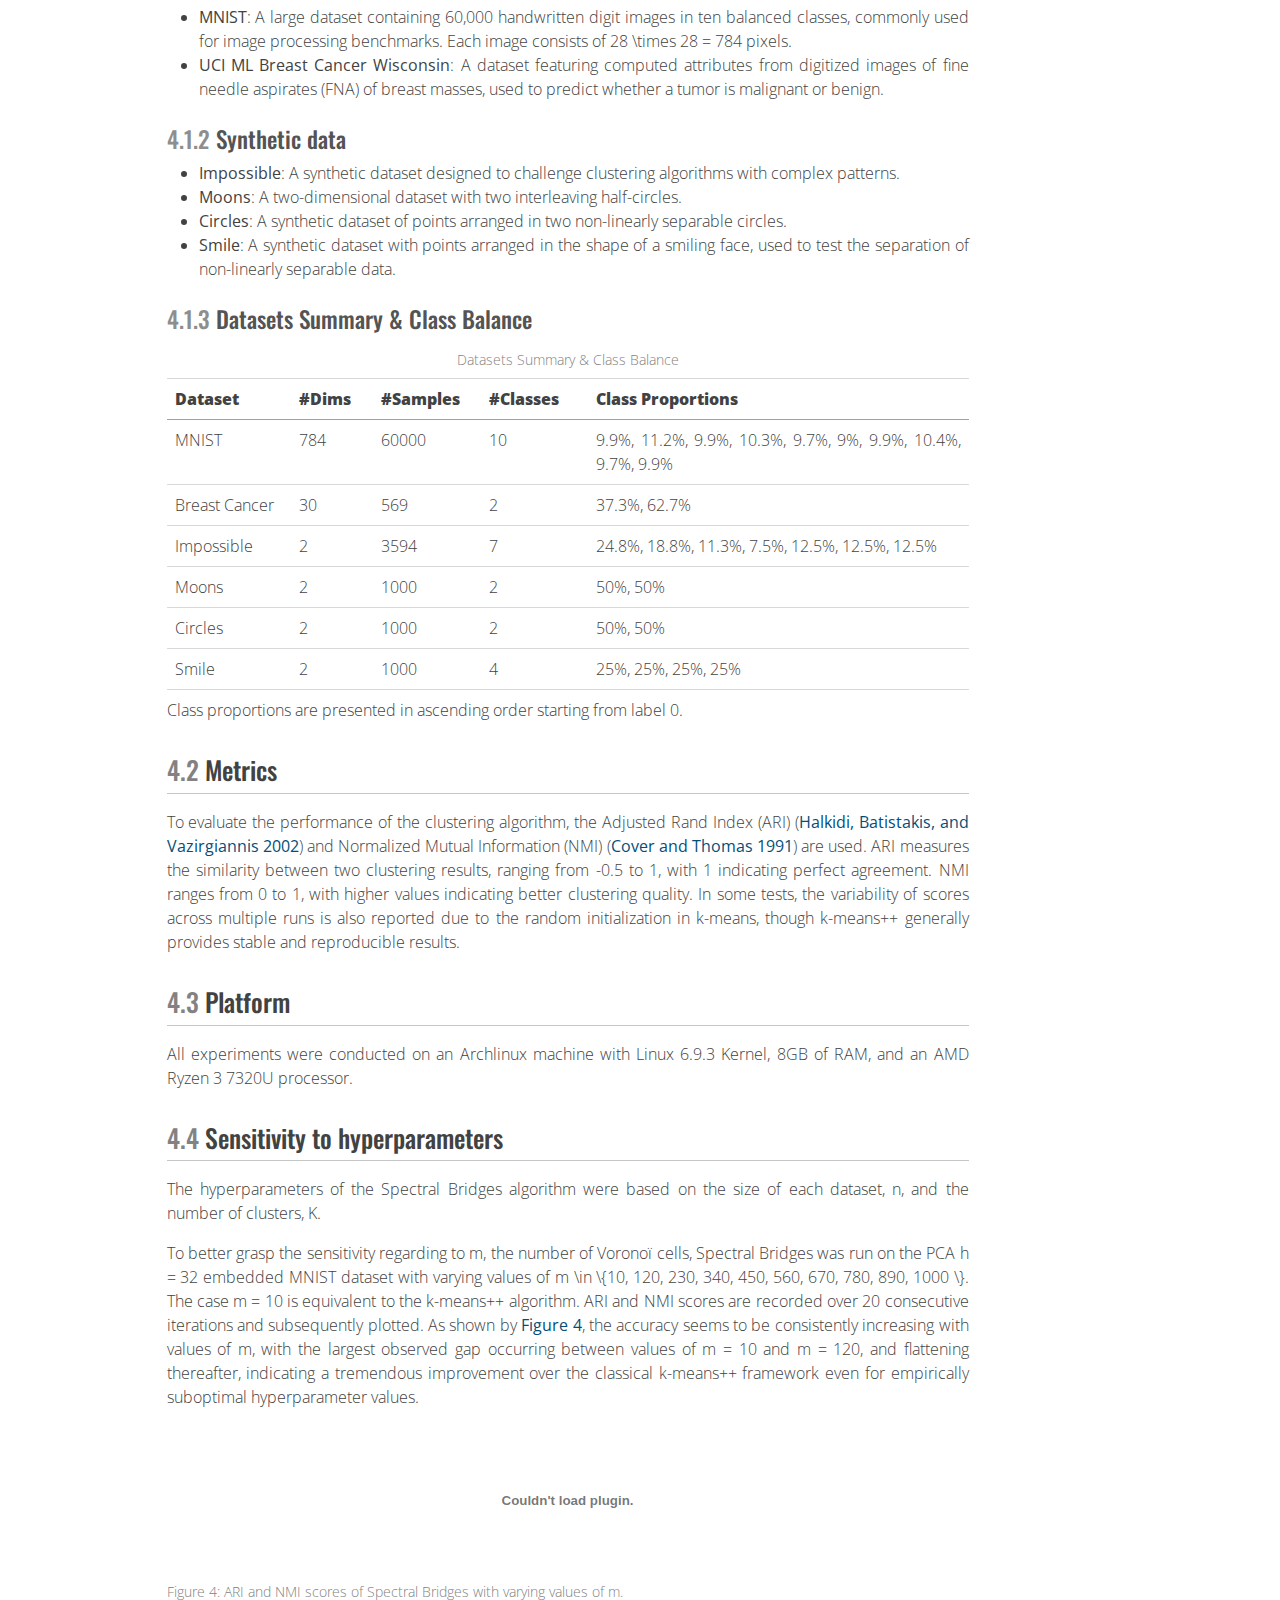
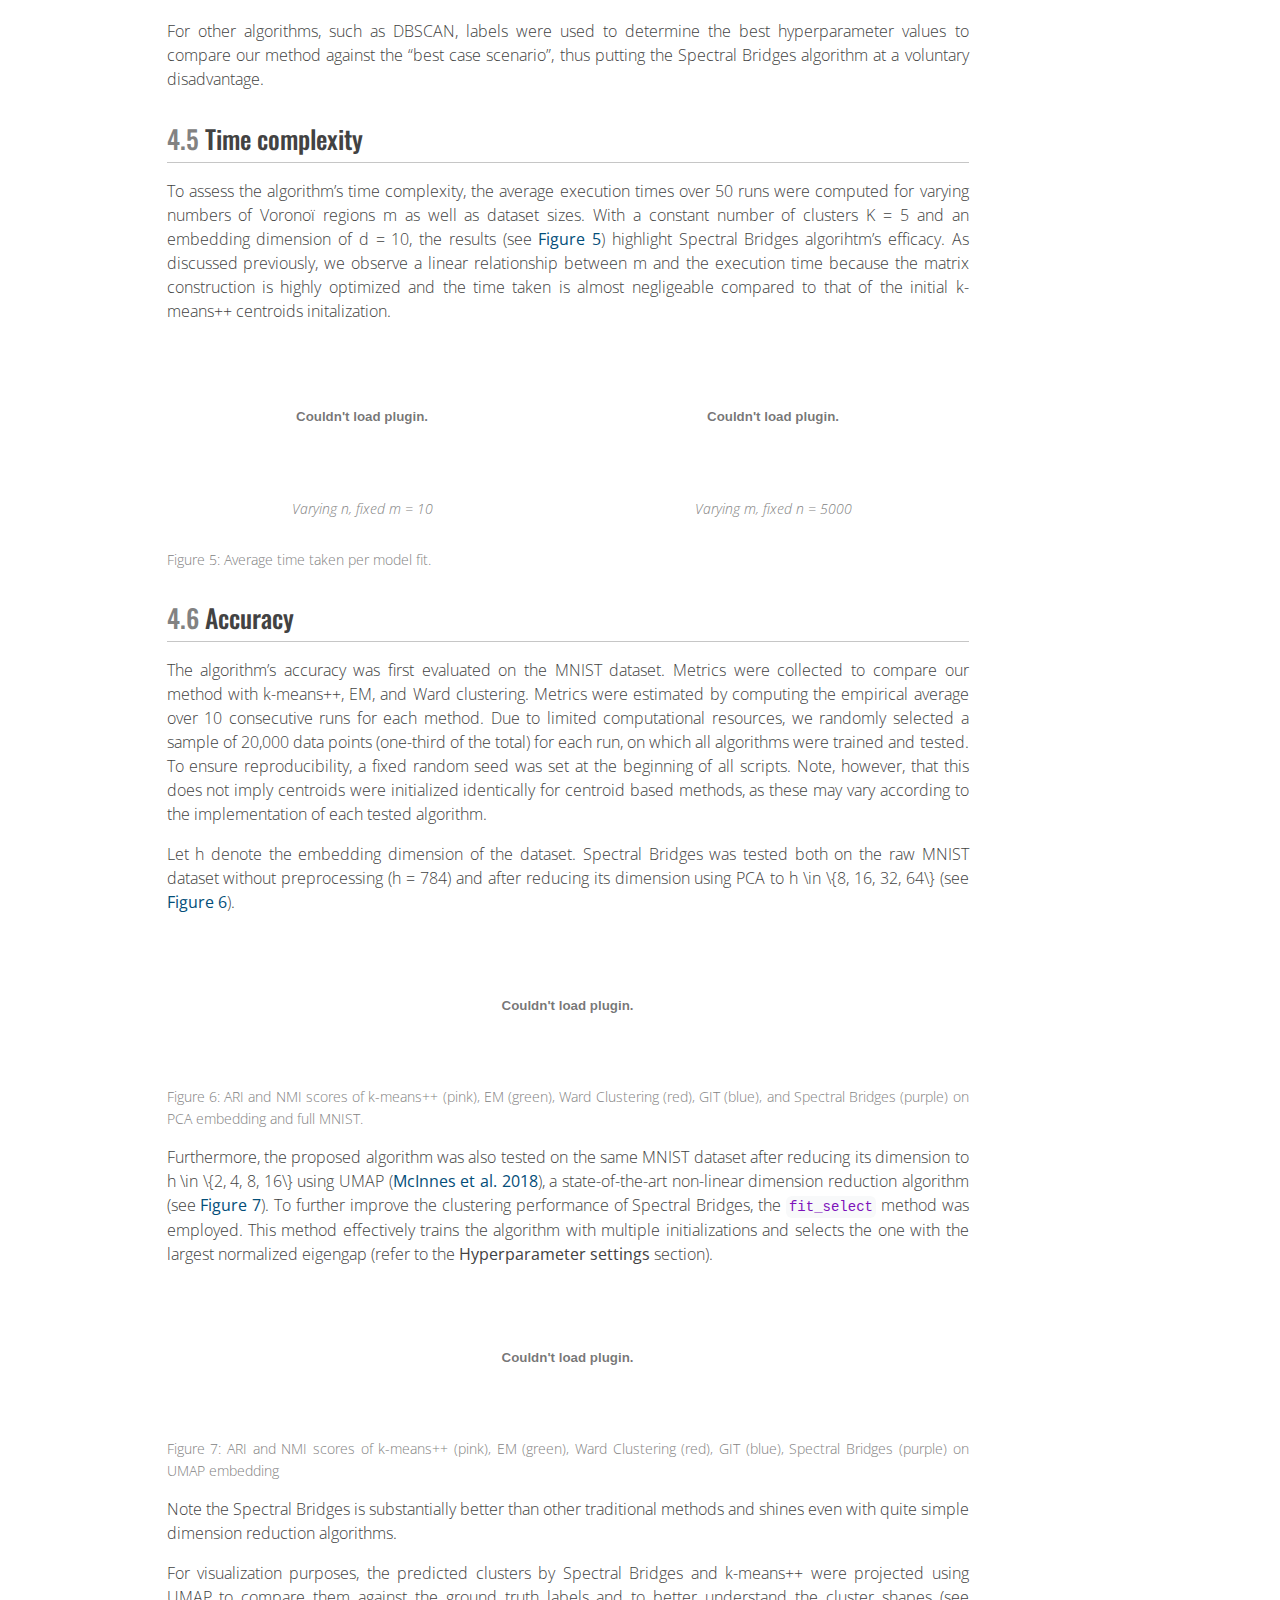
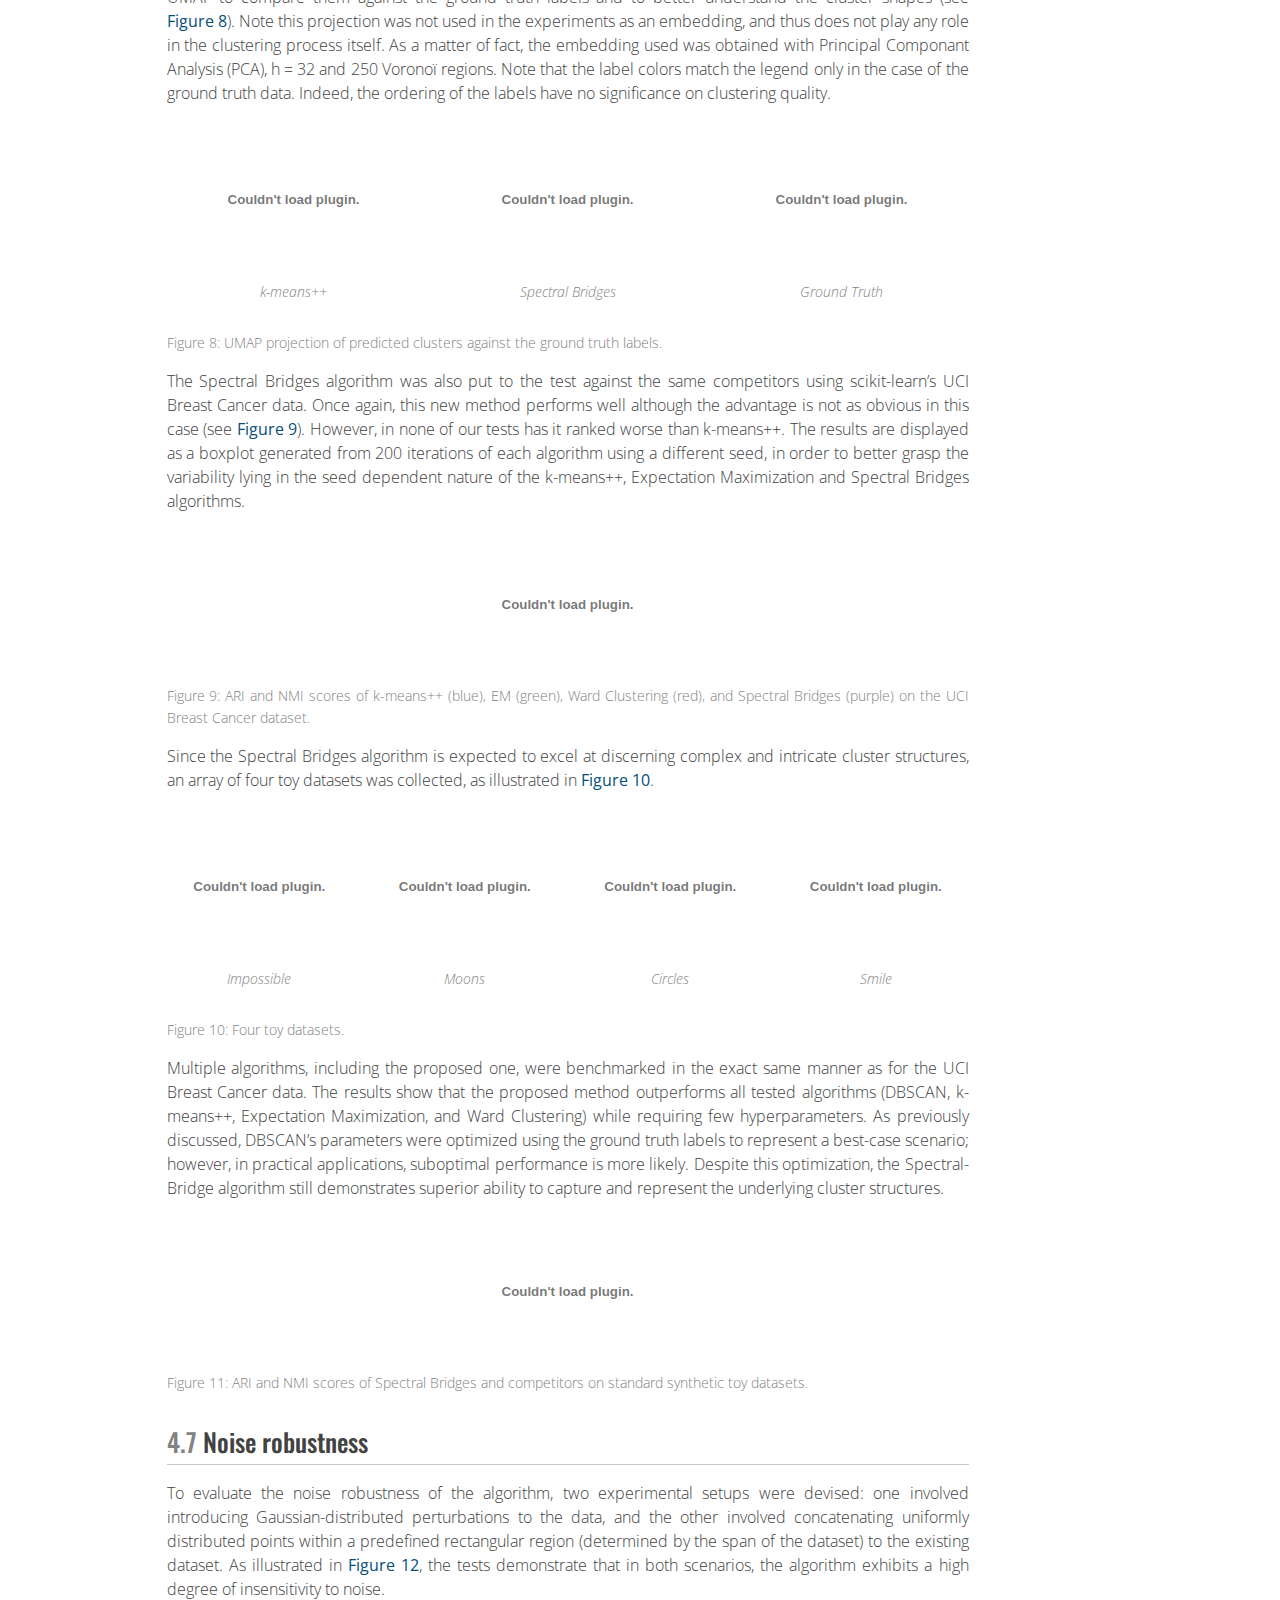
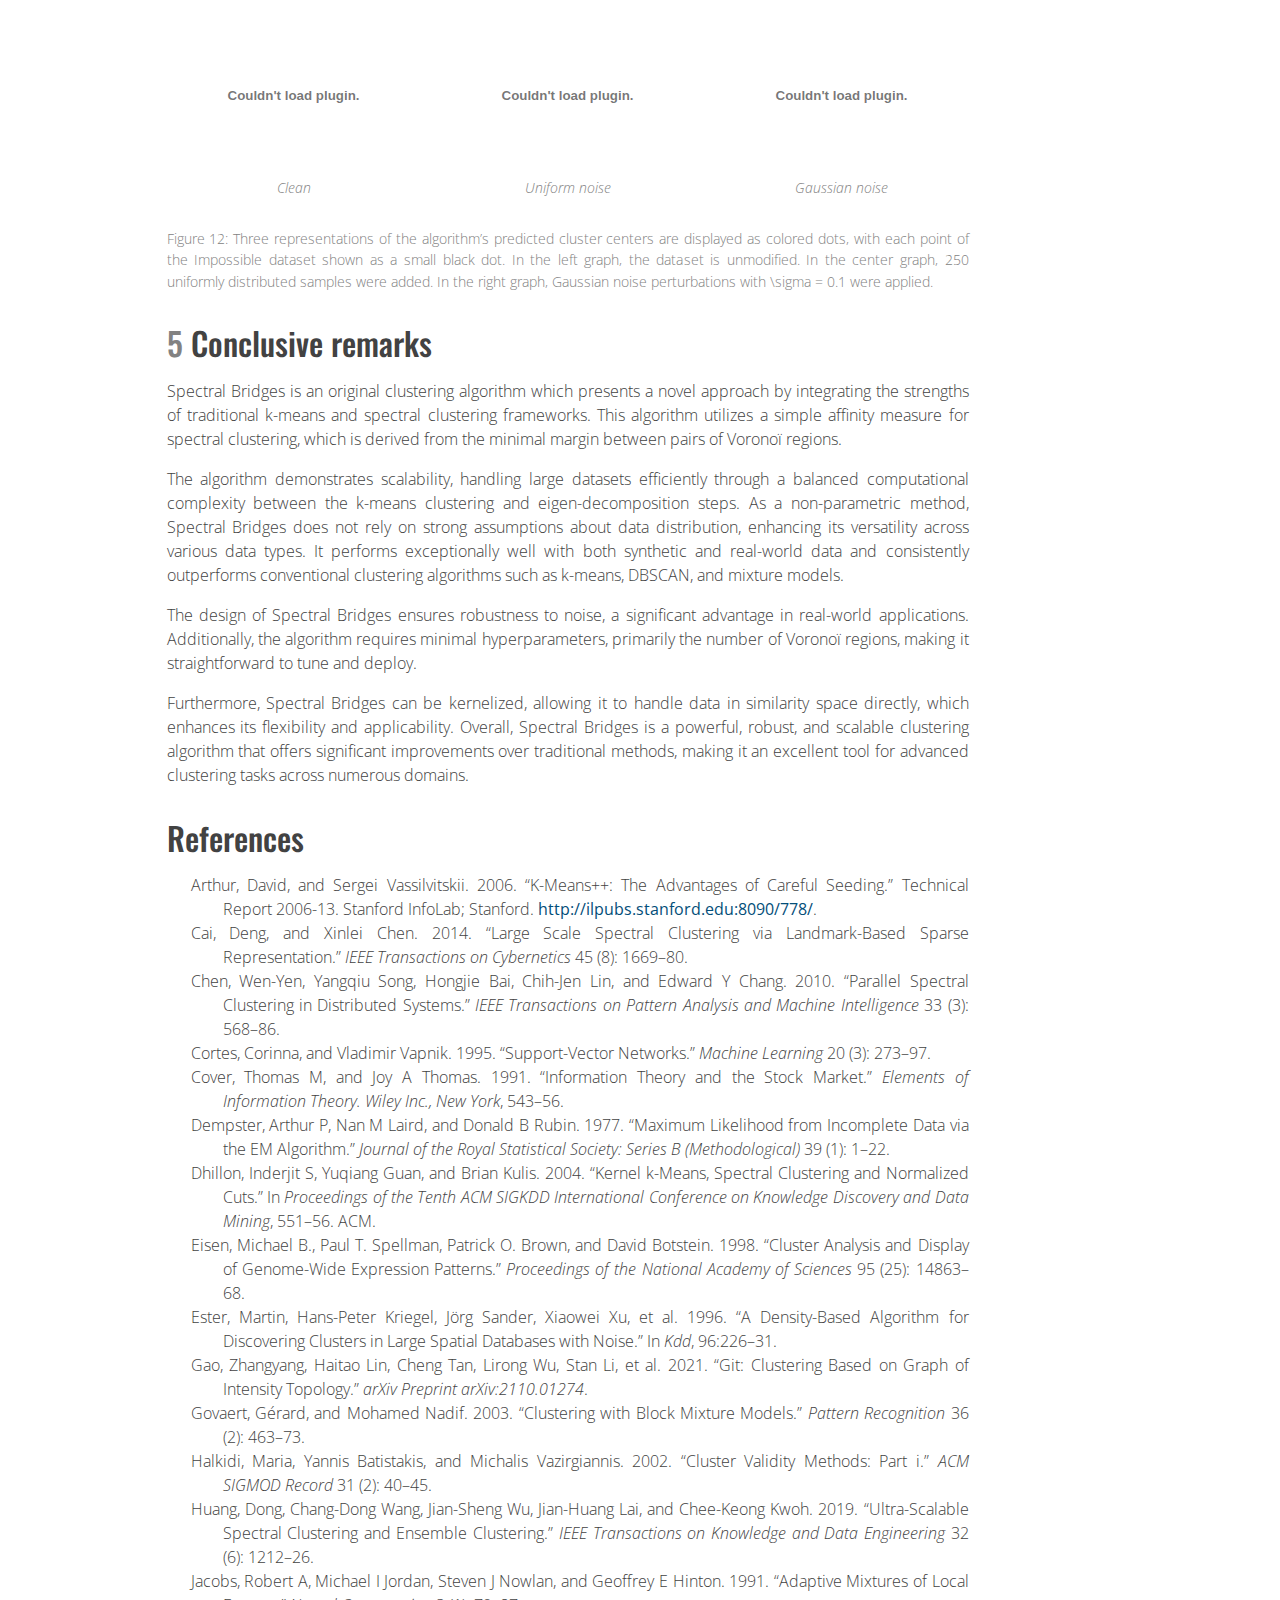
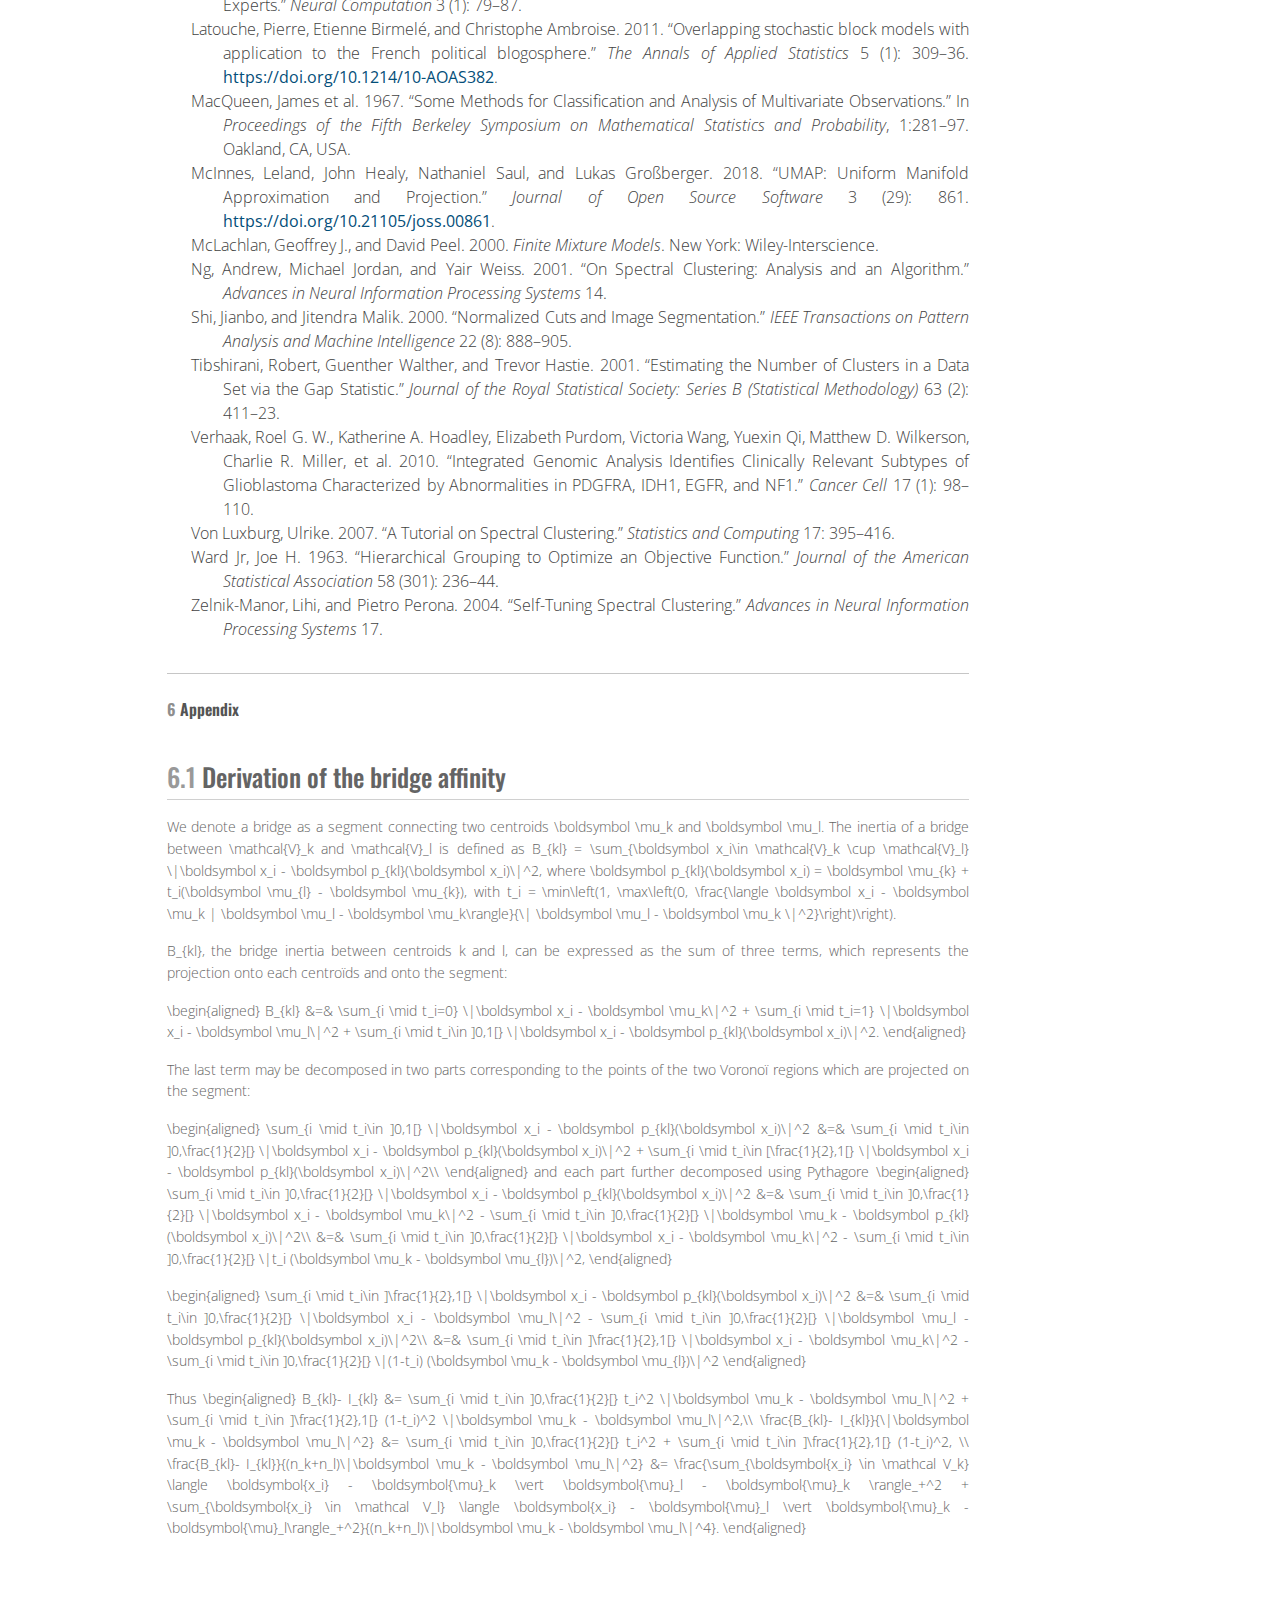
==== commit 7f74401e: "Built site for gh-pages" ====
--- a/index.html
+++ b/index.html
@@ -170,6 +170,9 @@
 <meta name="citation_issn" content="2824-7795">
 <meta name="citation_language" content="en">
 <meta name="citation_journal_title" content="Computo">
+<meta name="citation_reference" content="citation_title=Estimating the number of clusters in a data set via the gap statistic;,citation_author=Robert Tibshirani;,citation_author=Guenther Walther;,citation_author=Trevor Hastie;,citation_publication_date=2001;,citation_cover_date=2001;,citation_year=2001;,citation_issue=2;,citation_volume=63;,citation_journal_title=Journal of the Royal Statistical Society: Series B (Statistical Methodology);,citation_publisher=Wiley Online Library;">
+<meta name="citation_reference" content="citation_title=UMAP: Uniform manifold approximation and projection;,citation_author=Leland McInnes;,citation_author=John Healy;,citation_author=Nathaniel Saul;,citation_author=Lukas Großberger;,citation_publication_date=2018;,citation_cover_date=2018;,citation_year=2018;,citation_fulltext_html_url=https://doi.org/10.21105/joss.00861;,citation_issue=29;,citation_doi=10.21105/joss.00861;,citation_volume=3;,citation_journal_title=Journal of Open Source Software;,citation_publisher=The Open Journal;">
+<meta name="citation_reference" content="citation_title=Self-tuning spectral clustering;,citation_author=Lihi Zelnik-Manor;,citation_author=Pietro Perona;,citation_publication_date=2004;,citation_cover_date=2004;,citation_year=2004;,citation_volume=17;,citation_journal_title=Advances in neural information processing systems;">
 <meta name="citation_reference" content="citation_title=On spectral clustering: Analysis and an algorithm;,citation_author=Andrew Ng;,citation_author=Michael Jordan;,citation_author=Yair Weiss;,citation_publication_date=2001;,citation_cover_date=2001;,citation_year=2001;,citation_volume=14;,citation_journal_title=Advances in neural information processing systems;">
 <meta name="citation_reference" content="citation_title=Elements of information theory;,citation_author=Thomas M. Cover;,citation_author=Joy A. Thomas;,citation_publication_date=1991;,citation_cover_date=1991;,citation_year=1991;,citation_isbn=978-0-471-06259-2;">
 <meta name="citation_reference" content="citation_title=Cluster validity methods: Part i;,citation_author=Maria Halkidi;,citation_author=Yannis Batistakis;,citation_author=Michalis Vazirgiannis;,citation_publication_date=2002;,citation_cover_date=2002;,citation_year=2002;,citation_issue=2;,citation_volume=31;,citation_journal_title=ACM SIGMOD Record;,citation_publisher=ACM New York, NY, USA;">
@@ -216,7 +219,7 @@
       <div class="quarto-title-block"><div><h1 class="title"><a href="https://computo.sfds.asso.fr">
         <img src="https://computo.sfds.asso.fr/assets/img/logo_notext_white.png" height="60px">
       </a> &nbsp; Spectral Bridges</h1><button type="button" class="btn code-tools-button" id="quarto-code-tools-source"><i class="bi"></i> source</button></div></div>
-            <p class="subtitle lead">Scalable Spectral Clustering free from hyperparameters</p>
+            <p class="subtitle lead">Scalable Spectral Clustering Based on Vector Quantization</p>
             <p><a href="http://creativecommons.org/licenses/by/4.0/"><img src="https://i.creativecommons.org/l/by/4.0/80x15.png" alt="Creative Commons BY License"></a>
 ISSN 2824-7795</p>
             <div>
@@ -263,7 +266,7 @@
       <div>
       <div class="quarto-title-meta-heading">Modified</div>
       <div class="quarto-title-meta-contents">
-        <p class="date-modified">November 17, 2024</p>
+        <p class="date-modified">November 18, 2024</p>
       </div>
     </div>
       
@@ -295,7 +298,7 @@
   <div>
     <div class="abstract">
     <div class="abstract-title">Abstract</div>
-      <p>In this paper, Spectral Bridges, a novel clustering algorithm, is introduced. This algorithm builds upon the traditional k-means and spectral clustering frameworks by subdividing data into small Voronoï regions, which are subsequently merged according to a connectivity measure. Drawing inspiration from Support Vector Machine’s margin concept, a non-parametric clustering approach is proposed, building an affinity margin between each pair of Voronoï regions. This approach is characterized by minimal hyperparameters and delineation of intricate, non-convex cluster structures.</p>
+      <p>In this paper, Spectral Bridges, a novel clustering algorithm, is introduced. This algorithm builds upon the traditional k-means and spectral clustering frameworks by subdividing data into small Voronoï regions, which are subsequently merged according to a connectivity measure. Drawing inspiration from Support Vector Machine’s margin concept, a non-parametric clustering approach is proposed, building an affinity margin between each pair of Voronoï regions. This approach delineates intricate, non-convex cluster structures and is robust to hyperparameter choice.</p>
       <p>The numerical experiments underscore Spectral Bridges as a fast, robust, and versatile tool for clustering tasks spanning diverse domains. Its efficacy extends to large-scale scenarios encompassing both real-world and synthetic datasets.</p>
       <p>The Spectral Bridge algorithm is implemented both in Python (<a href="https://pypi.org/project/spectral-bridges" class="uri">https://pypi.org/project/spectral-bridges</a>) and R <a href="https://github.com/cambroise/spectral-bridges-Rpackage" class="uri">https://github.com/cambroise/spectral-bridges-Rpackage</a>).</p>
     </div>
@@ -313,6 +316,7 @@
   <ul class="collapse">
   <li><a href="#sec-bridge-affinity" id="toc-sec-bridge-affinity" class="nav-link" data-scroll-target="#sec-bridge-affinity"><span class="header-section-number">3.1</span> Bridge affinity</a></li>
   <li><a href="#algorithm" id="toc-algorithm" class="nav-link" data-scroll-target="#algorithm"><span class="header-section-number">3.2</span> Algorithm</a></li>
+  <li><a href="#hyperparameter-settings" id="toc-hyperparameter-settings" class="nav-link" data-scroll-target="#hyperparameter-settings"><span class="header-section-number">3.3</span> Hyperparameter settings</a></li>
   </ul></li>
   <li><a href="#numerical-experiments" id="toc-numerical-experiments" class="nav-link" data-scroll-target="#numerical-experiments"><span class="header-section-number">4</span> Numerical experiments</a>
   <ul class="collapse">
@@ -324,11 +328,10 @@
   </ul></li>
   <li><a href="#metrics" id="toc-metrics" class="nav-link" data-scroll-target="#metrics"><span class="header-section-number">4.2</span> Metrics</a></li>
   <li><a href="#platform" id="toc-platform" class="nav-link" data-scroll-target="#platform"><span class="header-section-number">4.3</span> Platform</a></li>
-  <li><a href="#hyperparameter-settings" id="toc-hyperparameter-settings" class="nav-link" data-scroll-target="#hyperparameter-settings"><span class="header-section-number">4.4</span> Hyperparameter settings</a></li>
+  <li><a href="#sensitivity-to-hyperparameters" id="toc-sensitivity-to-hyperparameters" class="nav-link" data-scroll-target="#sensitivity-to-hyperparameters"><span class="header-section-number">4.4</span> Sensitivity to hyperparameters</a></li>
   <li><a href="#time-complexity" id="toc-time-complexity" class="nav-link" data-scroll-target="#time-complexity"><span class="header-section-number">4.5</span> Time complexity</a></li>
   <li><a href="#accuracy" id="toc-accuracy" class="nav-link" data-scroll-target="#accuracy"><span class="header-section-number">4.6</span> Accuracy</a></li>
   <li><a href="#noise-robustness" id="toc-noise-robustness" class="nav-link" data-scroll-target="#noise-robustness"><span class="header-section-number">4.7</span> Noise robustness</a></li>
-  <li><a href="#hyperparameter-values-effect-on-accuracy" id="toc-hyperparameter-values-effect-on-accuracy" class="nav-link" data-scroll-target="#hyperparameter-values-effect-on-accuracy"><span class="header-section-number">4.8</span> Hyperparameter values effect on accuracy</a></li>
   </ul></li>
   <li><a href="#conclusive-remarks" id="toc-conclusive-remarks" class="nav-link" data-scroll-target="#conclusive-remarks"><span class="header-section-number">5</span> Conclusive remarks</a></li>
   
@@ -351,7 +354,7 @@
 <p>Density-based methods identify regions within the data with a high concentration of points, corresponding to the modes of the joint density. A notable non-parametric example of this approach is DBSCAN <span class="citation" data-cites="ester1996density">(<a href="#ref-ester1996density" role="doc-biblioref">Ester et al. 1996</a>)</span>. In contrast, model-based clustering, such as Gaussian mixture models, represents a parametric approach to density-based methods. Model-based clustering assumes that the data is generated from a mixture of underlying probability distributions, typically Gaussian distributions. Each cluster is viewed as a component of this mixture model, and the Expectation-Maximization (EM) algorithm is often used to estimate the parameters. This approach provides a probabilistic framework for clustering, allowing for the incorporation of prior knowledge and the ability to handle more complex cluster shapes and distributions <span class="citation" data-cites="mclachlan2000finite">(<a href="#ref-mclachlan2000finite" role="doc-biblioref">McLachlan and Peel 2000</a>)</span>.</p>
 <p>Geometric approaches, such as k-means <span class="citation" data-cites="macqueen1967some">(<a href="#ref-macqueen1967some" role="doc-biblioref">MacQueen et al. 1967</a>)</span>, are distance-based methods that aim to partition data by optimizing a criterion reflecting group homogeneity. The k-means++ algorithm <span class="citation" data-cites="arthur2007kmeanspp">(<a href="#ref-arthur2007kmeanspp" role="doc-biblioref">Arthur and Vassilvitskii 2006</a>)</span> enhances this approach by providing faster and more reliable results. However, a key limitation of these methods is the assumption of linear boundaries between clusters, implying that clusters are convex. To address non-convex clusters, the kernel trick can be applied, allowing for a more flexible k-means algorithm. This approach is comparable to spectral clustering in handling complex cluster boundaries <span class="citation" data-cites="dhillon2004kernel">(<a href="#ref-dhillon2004kernel" role="doc-biblioref">Dhillon, Guan, and Kulis 2004</a>)</span>. The k-means algorithm can also be interpreted within the framework of model-based clustering under specific assumptions <span class="citation" data-cites="govaert2003clustering">(<a href="#ref-govaert2003clustering" role="doc-biblioref">Govaert and Nadif 2003</a>)</span>, revealing that it is essentially a special case of the more general Gaussian mixture models, where clusters are assumed to be spherical Gaussian distributions with equal variance.</p>
 <p>Graph-based methods represent data as a graph, with vertices symbolizing data points and edges weighted to indicate the affinity between these points. Spectral clustering can be seen as a relaxed version of the graph cut algorithm <span class="citation" data-cites="shi2000normalized">(<a href="#ref-shi2000normalized" role="doc-biblioref">Shi and Malik 2000</a>)</span>. However, traditional spectral clustering faces significant limitations due to its high time and space complexity, greatly hindering its applicability to large-scale problems <span class="citation" data-cites="von2007tutorial">(<a href="#ref-von2007tutorial" role="doc-biblioref">Von Luxburg 2007</a>)</span>.</p>
-<p>The method we propose aims to find non-convex clusters in large datasets, without relying on a parametric model, by using spectral clustering based on an affinity that characterizes the local density of the data. The algorithm described in this paper draws from numerous clustering approaches. The initial intuition is to detect high-density areas. To this end, vector quantization is used to divide the space into a Voronoï tessellation. An original geometric criterion is then employed to detect pairs of Voronoï regions that are either distant from each other or separated by a low-density boundary. Finally, this affinity measure is considered as the weight of an edge in a complete graph connecting the centroids of the tessellation, and a spectral clustering algorithm is used to find a partition of this graph. The only parameters of the algorithm are the number of Voronoï Cells and the number of clusters.</p>
+<p>The method we propose aims to find non-convex clusters in large datasets, without relying on a parametric model, by using spectral clustering based on an affinity that characterizes the local density of the data. The algorithm described in this paper draws from numerous clustering approaches. The initial intuition is to detect high-density areas. To this end, vector quantization is used to divide the space into a Voronoï tessellation. An original geometric criterion is then employed to detect pairs of Voronoï regions that are either distant from each other or separated by a low-density boundary. Finally, this affinity measure is considered as the weight of an edge in a complete graph connecting the centroids of the tessellation, and a spectral clustering algorithm is used to find a partition of this graph. The two main parameters of the algorithm are the number of Voronoï Cells and the number of clusters.</p>
 <p>The paper begins with a section dedicated to presenting the context and related algorithms, followed by a detailed description of the proposed algorithm. Experiments and comparisons with reference algorithms are then conducted on both real and synthetic data.</p>
 </section>
 <section id="related-work" class="level1" data-number="2">
@@ -379,7 +382,7 @@
 <p>The proposed algorithm uses k-means centroids for vector quantization defining Voronoï region, and a strategy is proposed to link these regions, with an “affinity” gauged in terms of minimal margin between pairs of classes. These affinities are considered as weight of edges defining a completely connected graph whose vertices are the regions. Spectral clustering on the region provide a partition of the input space. The sole parameters of the algorithm are the number of Voronoï region and the number of final cluster.</p>
 <section id="sec-bridge-affinity" class="level2" data-number="3.1">
 <h2 data-number="3.1" class="anchored" data-anchor-id="sec-bridge-affinity"><span class="header-section-number">3.1</span> Bridge affinity</h2>
-<p>The basic idea involves calculating the difference in inertia achieved by projecting onto a segment connecting two centroids, rather than using the two centroids separately (see <a href="#fig-balls-bridge" class="quarto-xref">Figure&nbsp;1</a>). If the difference is small, it suggests a low density between the classes. Conversely, if this diffrence is large, it indicates that the two classes may reside within the same densely populated region.</p>
+<p>The basic idea involves calculating the difference in inertia achieved by projecting onto a segment connecting two centroids, rather than using the two centroids separately (see <a href="#fig-balls-bridge" class="quarto-xref">Figure&nbsp;1</a>). If the difference is small, it suggests a low density between the classes. Conversely, if this difference is large, it indicates that the two classes may reside within the same densely populated region.</p>
 <div id="fig-balls-bridge" class="quarto-layout-panel">
 <figure class="quarto-float quarto-float-fig figure">
 <div aria-describedby="fig-balls-bridge-caption-0ceaefa1-69ba-4598-a22c-09a6ac19f8ca">
@@ -401,53 +404,116 @@
 \mathcal{V}_k = \left\{ \mathbf{x} \in \mathbb{R}^d \mid \|\mathbf{x} - \boldsymbol{\mu}_k\| \leq \|\mathbf{x} - \boldsymbol{\mu}_j\| \text{ for all } j \neq k \right\}.
 </span></p>
 <p>In the following a ball denotes the subset of <span class="math inline">X</span> in a Voronoï region. The inertia of two balls <span class="math inline">\mathcal{V}_k</span> and <span class="math inline">\mathcal{V}_l</span> is <span class="math display">
-I_{kl} = \sum_{\boldsymbol x_i\in \mathcal{V}_k} \|\boldsymbol x_i - \boldsymbol \mu_k\|^2  + \sum_{\boldsymbol x_i\in \mathcal{V}_l} \|\boldsymbol x_i - \boldsymbol \mu_l\|^2.
+I_{kl} = \sum_{\boldsymbol x_i\in \mathcal{V}_k} \|\boldsymbol x_i - \boldsymbol \mu_k\|^2 + \sum_{\boldsymbol x_i\in \mathcal{V}_l} \|\boldsymbol x_i - \boldsymbol \mu_l\|^2.
 </span> We define a bridge as a structure defined by a segment connecting two centroids <span class="math inline">\boldsymbol \mu_k</span> and <span class="math inline">\boldsymbol \mu_l</span>. The inertia of a bridge between <span class="math inline">\mathcal{V}_k</span> and <span class="math inline">\mathcal{V}_l</span> is defined as <span class="math display">
 B_{kl} = \sum_{\boldsymbol x_i\in \mathcal{V}_k \cup \mathcal{V}_l} \|\boldsymbol x_i - \boldsymbol p_{kl}(\boldsymbol x_i)\|^2,
 </span> where <span class="math display">
 \boldsymbol p_{kl}(\boldsymbol x_i) = \boldsymbol \mu_{k} + t_i(\boldsymbol \mu_{l} - \boldsymbol \mu_{k}),
 </span> with <span class="math display">
-t_i  = \min\left(1, \max\left(0, \frac{\langle \boldsymbol x_i - \boldsymbol \mu_k | \boldsymbol \mu_l - \boldsymbol \mu_k\rangle}{\|  \boldsymbol \mu_l - \boldsymbol \mu_k \|^2}\right)\right).
+t_i = \min\left(1, \max\left(0, \frac{\langle \boldsymbol x_i - \boldsymbol \mu_k | \boldsymbol \mu_l - \boldsymbol \mu_k\rangle}{\| \boldsymbol \mu_l - \boldsymbol \mu_k \|^2}\right)\right).
 </span></p>
-<p>Considering two centroïds, the normalized average of the difference betweenn Bridge and balls inertia (See <a href="#gain">Appendix</a>) constitutes the basis of our affinity measure between two regions: <span class="math display">
+<p>Considering two centroïds, the normalized average of the difference betweenn Bridge and balls inertia (see <a href="#gain">Appendix</a>) constitutes the basis of our affinity measure between two regions: <span class="math display">
 \begin{aligned}
-\frac{B_{kl}- I_{kl}}{(n_k+n_l)\|\boldsymbol \mu_k - \boldsymbol \mu_l\|^2} &amp;=&amp; \frac{\sum_{\boldsymbol{x_i} \in \mathcal V_k} \langle \boldsymbol{x_i} - \boldsymbol{\mu}_k \vert \boldsymbol{\mu}_l - \boldsymbol{\mu}_k \rangle_+^2  \sum_{\boldsymbol{x_i} \in \mathcal V_l} \langle \boldsymbol{x_i} - \boldsymbol{\mu}_l \vert \boldsymbol{\mu}_k - \boldsymbol{\mu}_l\rangle_+^2}{(n_k+n_l)\|\boldsymbol \mu_k - \boldsymbol \mu_l\|^4},\\
-&amp;=&amp;  \frac{\sum_{\boldsymbol{x_i} \in \mathcal V_k \cup \mathcal V_l} \alpha_i^2}{n_k+n_l},
+\frac{B_{kl}- I_{kl}}{(n_k+n_l)\|\boldsymbol \mu_k - \boldsymbol \mu_l\|^2} &amp;= \frac{\sum_{\boldsymbol{x_i} \in \mathcal V_k} \langle \boldsymbol{x_i} - \boldsymbol{\mu}_k \vert \boldsymbol{\mu}_l - \boldsymbol{\mu}_k \rangle_+^2 + \sum_{\boldsymbol{x_i} \in \mathcal V_l} \langle \boldsymbol{x_i} - \boldsymbol{\mu}_l \vert \boldsymbol{\mu}_k - \boldsymbol{\mu}_l\rangle_+^2}{(n_k+n_l)\|\boldsymbol \mu_k - \boldsymbol \mu_l\|^4},\\
+&amp;= \frac{\sum_{\boldsymbol{x_i} \in \mathcal V_k \cup \mathcal V_l} \alpha_i^2}{n_k+n_l},
 \end{aligned}
 </span> where <span class="math display">
 \alpha_i=
 \begin{cases}
-t_i, &amp;  \text{ if } t_i\in[0,1/2],\\
+t_i, &amp; \text{ if } t_i\in[0,1/2],\\
 1-t_i, &amp; \text{ if } t_i\in]1/2,1].
 \end{cases}
 </span></p>
 <p>The basic intuition behind this affinity is that <span class="math inline">t_i</span> represents the relative position of the projection of <span class="math inline">\boldsymbol x_i</span> on the segment <span class="math inline">[\boldsymbol \mu_k,\boldsymbol \mu_l]</span>. <span class="math inline">\alpha_i</span> represents the relative position on the segment, with the centroid of the class to which <span class="math inline">\boldsymbol x_i</span> belongs as the reference point.</p>
-<p>The boundary that separates the two clusters defined by centroids <span class="math inline">\boldsymbol \mu_k</span> and <span class="math inline">\boldsymbol \mu_l</span> is a hyperplane. This hyperplane is orthogonal to the line segment connecting the centroids and intersects this segment at its midpoint.</p>
+<p>This quantity can also be understood in relation to a local form of PCA. Unlike the standard PCA inertia criterion, this approach is directional and limited to the union of two Voronoï cells.</p>
+<p>Let <span class="math inline">X_{| k}</span> denote the data matrix restricted to the region <span class="math inline">\mathcal{V}_k</span>. The projection operator onto the <span class="math inline">\boldsymbol{\mu}_k</span>-centered segment <span class="math inline">[\boldsymbol{0}, \boldsymbol{\mu}_l - \boldsymbol{\mu}_k]</span> is given by: <span class="math display">
+\boldsymbol{\pi}_{kl}(\cdot) = \boldsymbol{p}_{kl}(\cdot) - \boldsymbol{\mu}_k
+</span></p>
+<p>It then follows that: <span class="math display">
+\frac{\sum_{\boldsymbol{x_i} \in \mathcal{V}_k \cup \mathcal{V}_l} \alpha_i^2}{n_k + n_l} = \frac{\| \boldsymbol{\pi}_{kl}(X_{| k}) \|_F^2 + \| \boldsymbol{\pi}_{lk}(X_{| l}) \|_F^2}{(n_k + n_l) \| \boldsymbol{\mu}_k - \boldsymbol{\mu}_l \|^2}
+</span> where <span class="math inline">\| \cdot \|_F</span> is the Frobenius norm.</p>
+<p>This formulation is particularly useful for numerical implementation.</p>
+<p>Moreover, the boundary that separates the two clusters defined by centroids <span class="math inline">\boldsymbol \mu_k</span> and <span class="math inline">\boldsymbol \mu_l</span> is a hyperplane <span class="math inline">\mathcal{P}_{kl}</span>. This hyperplane is orthogonal to the line segment connecting the centroids and intersects this segment at its midpoint.</p>
 <p>If we consider all points <span class="math inline">\boldsymbol x_i \in \mathcal V_k \cup \mathcal V_l</span> which are not projected on centroids but somewhere on the segment, the distance from a point to the hyperplane is <span class="math display">
-\|\boldsymbol p_{kl}(\boldsymbol x_i) - \boldsymbol \mu_{kl}\| = (1/2-\alpha_i) \| \boldsymbol \mu_k-\boldsymbol \mu_l \|.
+d(\boldsymbol x_i, \mathcal{P}_{kl}) = (1/2-\alpha_i) \| \boldsymbol \mu_k-\boldsymbol \mu_l \|.
 </span></p>
-<p>This distance is similar to the concept of margin in Support Vector Machine <span class="citation" data-cites="Cortes1995">(<a href="#ref-Cortes1995" role="doc-biblioref">Cortes and Vapnik 1995</a>)</span>. When the <span class="math inline">\alpha_i</span> values are small (close to zero since <span class="math inline">\alpha_i\in [0,1/2]</span>), the margins to the hyperplane are large, indicating a low density between the classes. Conversely, if the margins are small, it suggests that the two classes may reside within the same densely populated region. Consequently, the sum of the <span class="math inline">\alpha_i</span> or <span class="math inline">\alpha_i^2</span> increases with the density of the region between the classes.</p>
+<p>This distance is similar to the concept of margin in Support Vector Machine <span class="citation" data-cites="Cortes1995">(<a href="#ref-Cortes1995" role="doc-biblioref">Cortes and Vapnik 1995</a>)</span>. When the <span class="math inline">\alpha_i</span> values are small (close to zero since <span class="math inline">\alpha_i\in [0,1/2]</span>), the margins to the hyperplane are large, indicating a low density between the classes. Conversely, if the margins are small, it suggests that the two classes may reside within the same densely populated region. Consequently, the sum of the <span class="math inline">\alpha_i</span> or <span class="math inline">\alpha_i^2</span> increases with the density of the region between the classes (See Figure <a href="#fig-interpretation" class="quarto-xref">Figure&nbsp;2</a>).</p>
+<div id="fig-interpretation" class="quarto-layout-panel">
+<figure class="quarto-float quarto-float-fig figure">
+<div aria-describedby="fig-interpretation-caption-0ceaefa1-69ba-4598-a22c-09a6ac19f8ca">
+<div class="quarto-layout-row">
+<div class="quarto-layout-cell" style="flex-basis: 50.0%;justify-content: flex-start;">
+<div class="quarto-figure quarto-figure-center">
+<figure class="figure">
+<p><embed src="figures/svm-interpretation-3.pdf" class="img-fluid"></p>
+<figcaption>Margin with close centroids</figcaption>
+</figure>
+</div>
+</div>
+<div class="quarto-layout-cell" style="flex-basis: 50.0%;justify-content: flex-start;">
+<div class="quarto-figure quarto-figure-center">
+<figure class="figure">
+<p><embed src="figures/histo-alphai-3.pdf" class="img-fluid"></p>
+<figcaption>Density of the <span class="math inline">\alpha_i</span> for close centroids</figcaption>
+</figure>
+</div>
+</div>
+</div>
+<div class="quarto-layout-row">
+<div class="quarto-layout-cell" style="flex-basis: 50.0%;justify-content: flex-start;">
+<div class="quarto-figure quarto-figure-center">
+<figure class="figure">
+<p><embed src="figures/svm-interpretation-10.pdf" class="img-fluid"></p>
+<figcaption>Margin with well separated centroids</figcaption>
+</figure>
+</div>
+</div>
+<div class="quarto-layout-cell" style="flex-basis: 50.0%;justify-content: flex-start;">
+<div class="quarto-figure quarto-figure-center">
+<figure class="figure">
+<p><embed src="figures/histo-alphai-10.pdf" class="img-fluid"></p>
+<figcaption>Density of the <span class="math inline">\alpha_i</span> for well separated centroids</figcaption>
+</figure>
+</div>
+</div>
+</div>
+</div>
+<figcaption class="quarto-float-caption-bottom quarto-float-caption quarto-float-fig" id="fig-interpretation-caption-0ceaefa1-69ba-4598-a22c-09a6ac19f8ca">
+Figure&nbsp;2: Spectral Bridge affinity illustration involving two centroids. The bold black dots mark the centroids of each cluster, while the colored cells represent the final partition of data points. In subfigures (a) and (c), the length of each dotted grey segment is proportional to <span class="math inline">1/2 - \alpha_i</span>, whereas the thin black segments are proportional to <span class="math inline">\alpha_i</span>. Subfigures (b) and (d) depict the distribution of <span class="math inline">\alpha_i</span>, showing the behavior when clusters are either closely positioned (a, b) or well-separated (c, d).
+</figcaption>
+</figure>
+</div>
 <p>Note that the criterion is local and indicates the relative difference in densities between the balls and the bridge, rather than evaluating a global score for the densities of the structures.</p>
-<p>Eventually, we define the bridge affinity between centroids <span class="math inline">k</span> and <span class="math inline">l</span> as: <span class="math display">
-a_{kl}=
+<p>Eventually, we define the bridge affinity between centroids <span class="math inline">k</span> and <span class="math inline">l</span> as the square root of the variance gain: <span class="math display">
+a_{kl} =
 \begin{cases}
-0, &amp; \text{ if } k=l,\\
-\frac{\sum_{\boldsymbol{x_i} \in \mathcal V_k \cup \mathcal V_l} \alpha_i^2}{n_k+n_l}, &amp; \text{otherwise}.
+0, &amp; \text{if } k = l, \\
+\sqrt{\frac{\sum_{\boldsymbol{x_i} \in \mathcal{V}_k \cup \mathcal{V}_l} \alpha_i^2}{n_k + n_l}}, &amp; \text{otherwise}.
 \end{cases}
-</span> To allow points with large margin to dominate and make the algorithm more robust to noise and outliers we consider the following exponential transformation: <span class="math display">
-\tilde{a}_{kl} = g(a_{kl})=\exp(\gamma\sqrt{a_{kl}}).
 </span></p>
+<p>The inclusion of the square root redefines the variance affinity measure. Rather than using the squared Euclidean norm, the affinity is interpreted as a quadratic mean, representing the ratio of the standard deviation to the length of the segment connecting two centroids.</p>
+<p>This concept can be generalized by introducing the <span class="math inline">p</span>-bridge affinity for any <span class="math inline">p &gt; 0</span> using the Minkowski mean: <span class="math display">
+a_{p, kl} =
+\begin{cases}
+0, &amp; \text{if } k = l, \\
+\left(\frac{\sum_{\boldsymbol{x_i} \in \mathcal{V}_k \cup \mathcal{V}_l} \alpha_i^p}{n_k + n_l}\right)^{1/p}, &amp; \text{otherwise}.
+\end{cases}
+</span></p>
+<p>Both definitions are equivalent when <span class="math inline">p = 2</span>. For <span class="math inline">p = 1</span>, the affinity aligns directly with the SVM model previously discussed. Note that this yields a bounded metric in <span class="math inline">[0, 1/2]</span>.</p>
+<p>To allow points with large margin to dominate and make the algorithm more robust to noise and outliers we consider the following exponential transformation: <span id="eq-scaling"><span class="math display">
+\tilde{a}_{kl} = g(a_{kl})=\exp(\gamma a_{kl}).
+\tag{1}</span></span></p>
 <p>where <span class="math inline">\gamma</span> is a scaling factor. This factor is set to ensure a large enough separation between the final coefficients. This factor is determined by the equation: <span class="math display">
-\gamma = \frac{log(𝑀)}{\sqrt{q_{90}} - \sqrt{q_{10}}}
+\gamma = \frac{log(𝑀)}{q_{90} - q_{10}}
 </span></p>
 <p>where <span class="math inline">q_{10}</span> and <span class="math inline">q_{90}</span> are respectively the 10th and 90th percentiles of the original affinity matrix and <span class="math inline">M &gt; 1</span>. Thus, since the transformation is order-preserving, the 90th percentile of the newly constructed matrix is <span class="math inline">M</span> times greater than the 10th percentile. By default, <span class="math inline">M</span> is arbitrarily set to a large value of <span class="math inline">10^4</span>.</p>
-<p>The inclusion of the square root can be understood as redefining the affinity measure. Instead of considering the variance and the squared Euclidean norm, we interpret the affinity as the ratio between the standard deviation and the length of the segment connecting two centroids. This reinterpretation greatly enhances numerical stability, contributing to more reliable clustering results.</p>
+<p>This regularization is crucial: with a bounded affinity metric, exponentiation enhances the separation between low and high-density regions, controlled by a scaling parameter, as in traditional spectral clustering. Redefining the metric with a square root (or power <span class="math inline">1/p</span> for the generalized affinity) helps mitigate a converse issue. Omitting this step would entail <span class="math inline">a_{p, kl} \leq 2^{-p}</span>. Machine error could cause numerical instability when solving the Laplacian eigenproblem, especially if values become too small or too large, since the range of affinity values can become wide when the initial ratio between the largest and smallest non-zero unscaled bridge affinities is high. This transformation reduces the maximum values in the affinity matrix while preserving the metric’s interpretability and distance-like properties; importantly, this adjustment is not intended for outlier detection.</p>
 </section>
 <section id="algorithm" class="level2" data-number="3.2">
 <h2 data-number="3.2" class="anchored" data-anchor-id="algorithm"><span class="header-section-number">3.2</span> Algorithm</h2>
-<p>The Spectral Bridges algorithm first identifies local clusters to define Voronoï regions, computes edges with affinity weights between these regions, and ultimately cuts edges between regions with low inter-region density to determine the final clusters (See <a href="#alg-spectral-bridges" class="quarto-xref">Algorithm 1</a> and <a href="#fig-steps" class="quarto-xref">Figure&nbsp;2</a>).</p>
+<p>The Spectral Bridges algorithm first identifies local clusters to define Voronoï regions, computes edges with affinity weights between these regions, and ultimately cuts edges between regions with low inter-region density to determine the final clusters (see <a href="#alg-spectral-bridges" class="quarto-xref">Algorithm 1</a> and <a href="#fig-steps" class="quarto-xref">Figure&nbsp;3</a>).</p>
 <p>In spectral clustering, the time complexity is usually dominated by the eigen-decomposition step, which is <span class="math inline">O(n^3)</span>. However, in the case of Spectral Bridges, the k-means algorithm has a time complexity of <span class="math inline">O(n \times m \times d)</span>. For datasets with large <span class="math inline">n</span>, this can be more significant than the <span class="math inline">O(m^3)</span> time complexity of the Spectral Bridges eigen-decomposition. As for the affinity matrix construction, there are <span class="math inline">m^2</span> coefficients to be calculated. Each <span class="math inline">a_{kl}</span> coefficient requires the computation of <span class="math inline">n_k + n_l</span> dot products as well as the norm <span class="math inline">\| \boldsymbol \mu_k-\boldsymbol \mu_l \|</span>, the latter often being negligeable. Assuming that the Voronoï regions are roughly balanced in cardinality, we have <span class="math inline">n_k \approx \frac{n}{m}</span>. Since <span class="math inline">m</span> should always be less than <span class="math inline">n</span>, therefore <span class="math inline">\frac{n}{m} &gt; 1</span> and the time complexity of the affinity matrix is <span class="math inline">O(\frac{n}{m} \times m^2 \times d) = O(n \times m \times d)</span> given the acceptable range of values for <span class="math inline">m</span>. Nonetheless, this is rarely the bottleneck.</p>
-<div id="alg-spectral-bridges" class="pseudocode-container quarto-float" data-caption-prefix="Algorithm" data-indent-size="1.2em" data-line-number="true" data-comment-delimiter="//" data-line-number-punc=":" data-pseudocode-number="1" data-no-end="false">
+<div id="alg-spectral-bridges" class="pseudocode-container quarto-float" data-indent-size="1.2em" data-line-number="true" data-line-number-punc=":" data-no-end="false" data-pseudocode-number="1" data-comment-delimiter="//" data-caption-prefix="Algorithm">
 <div class="pseudocode">
 \begin{algorithm} \caption{Spectral Bridges} \begin{algorithmic} \Procedure{SpectralBridges}{$X, k, m$} \Comment{$X$: input dataset, $k$: number of clusters, $m$: number of Voronoï regions} \State \textbf{Step 1: Vector Quantization} \State $\text{centroids}, \text{voronoiRegions} \gets$ \Call{KMeans}{$X, m$} \Comment{Initial centroids and Voronoi regions using k-means++} \State \textbf{Step 2: Affinity Computation} \State $A = \{g(a_{kl})\}_{kl} \gets$ \Call{Affinity}{$X, \text{centroids}, \text{voronoiRegions}$} \Comment{Compute affinity matrix $A$} \State \textbf{Step 3: Spectral Clustering} \Comment{Assign each region to a cluster} \State $\text{labels} \gets$ \Call{SpectralClustering}{$A, k$} \State \textbf{Step 4: Propagate} \Comment{Assign each data point to the cluster of its region} \State $\text{clusters} \gets$ \Call{Propagate}{$X, \text{labels}, \text{voronoiRegions}$} \State \Return $\text{clusters}$ \Comment{Return cluster labels for data points in $X$} \EndProcedure \end{algorithmic} \end{algorithm}
 </div>
@@ -483,17 +549,25 @@
 </div>
 </div>
 <figcaption class="quarto-float-caption-bottom quarto-float-caption quarto-float-fig" id="fig-steps-caption-0ceaefa1-69ba-4598-a22c-09a6ac19f8ca">
-Figure&nbsp;2: Illustration of the Spectral bridges algorithm with the Iris dataset (first principal plane). Vector quantization (Step 1 of <a href="#alg-spectral-bridges" class="quarto-xref">Algorithm 1</a>), Affinity computation (Step 2 of <a href="#alg-spectral-bridges" class="quarto-xref">Algorithm 1</a>), Spectral clustering and spreading (Step 3-4 of <a href="#alg-spectral-bridges" class="quarto-xref">Algorithm 1</a>).
+Figure&nbsp;3: Illustration of the Spectral Bridges algorithm with the Iris dataset (first principal plane). The bold red dots represent the centroids of the clusters, while the colored cells indicate the final partition of the data points. Vector quantization (Step 1 of <a href="#alg-spectral-bridges" class="quarto-xref">Algorithm 1</a>), Affinity computation (Step 2 of <a href="#alg-spectral-bridges" class="quarto-xref">Algorithm 1</a>), Spectral clustering and spreading (Step 3-4 of <a href="#alg-spectral-bridges" class="quarto-xref">Algorithm 1</a>).
 </figcaption>
 </figure>
 </div>
-<div style="page-break-after: always;"></div>
+</section>
+<section id="hyperparameter-settings" class="level2" data-number="3.3">
+<h2 data-number="3.3" class="anchored" data-anchor-id="hyperparameter-settings"><span class="header-section-number">3.3</span> Hyperparameter settings</h2>
+<p>The proposed algorithm requires three input parameters: the number of clusters <span class="math inline">K</span>, the number of Voronoï regions <span class="math inline">m</span>, and a scaling parameter for the spectral clustering phase.</p>
+<p>Model selection in non-parametric settings is challenging due to the absence of predefined model parameters. It relies heavily on data-driven approaches. Metrics like the Gap Statistic <span class="citation" data-cites="tibshirani2001estimating">(<a href="#ref-tibshirani2001estimating" role="doc-biblioref">Tibshirani, Walther, and Hastie 2001</a>)</span> and the Laplacian eigengap <span class="citation" data-cites="von2007tutorial">(<a href="#ref-von2007tutorial" role="doc-biblioref">Von Luxburg 2007</a>)</span> are potential tools for hyperparameter selection.</p>
+<p>We propose a method for choosing the scaling parameter (see Equation <a href="#eq-scaling" class="quarto-xref">Equation&nbsp;1</a>) that yields stable results. Selecting both <span class="math inline">m</span>, the number of Voronoï regions, and <span class="math inline">K</span>, the number of clusters, is difficult. We address this by adopting a heuristic: first, choose <span class="math inline">K</span>, then determine <span class="math inline">m</span> using a modified Laplacian eigengap.</p>
+<p>If <span class="math inline">K</span> represents the true number of clusters, the affinity matrix resembles a graph adjacency matrix with <span class="math inline">K</span> connected components. This configuration is characterized by an eigengap at the <span class="math inline">K</span>th eigenvalue. In Self-Tuning Spectral Clustering <span class="citation" data-cites="zelnik2004self">(<a href="#ref-zelnik2004self" role="doc-biblioref">Zelnik-Manor and Perona 2004</a>)</span>, the eigengap <span class="math inline">\lambda_{K+1} - \lambda_K</span> is used to evaluate clustering quality for <span class="math inline">K</span> clusters. Following a similar strategy, and assuming <span class="math inline">K</span> is known, the Laplacian eigengap at the <span class="math inline">K</span>th eigenvalue can select <span class="math inline">m</span>, with the scaling parameter fixed.</p>
+<p>Determining the optimal value of <span class="math inline">m</span> using the eigengap is not straightforward. As the affinity matrix dimension increases, the number of eigenvalues grows, reducing gaps between them. This makes direct comparisons unreliable. To address this, we use the ratio <span class="math inline">\rho = (\lambda_{K+1} - \lambda_K) / \lambda_{K+1}</span>. This metric is bounded between 0 and 1 and measures the relative difference between consecutive eigenvalues. It facilitates meaningful comparisons across different values of <span class="math inline">m</span>. A value of <span class="math inline">R</span> close to 1 suggests high clustering quality, whereas lower values indicate weaker performance.</p>
+<p>Using this metric, we determine a near-optimal value for <span class="math inline">m</span> by maximizing the average <span class="math inline">R</span> across possible values of <span class="math inline">m</span>. Additionally, the metric enhances robustness by running the algorithm with different random seeds and selecting the clustering result with the highest normalized eigengap.</p>
 </section>
 </section>
 <section id="numerical-experiments" class="level1" data-number="4">
 <h1 data-number="4"><span class="header-section-number">4</span> Numerical experiments</h1>
-<p>In this section, the results obtained from testing the Spectral Bridges algorithm on various datasets, both small and large scale, including real-world and well-known synthetic datasets, are presented. These experiments assess the accuracy, time and space complexity, ease of use, robustness, and adaptability of our algorithm. We compare Spectral Bridges (SB) against several state-of-the-art methods, including k-means++ (KM) <span class="citation" data-cites="macqueen1967some arthur2007kmeanspp">(<a href="#ref-macqueen1967some" role="doc-biblioref">MacQueen et al. 1967</a>; <a href="#ref-arthur2007kmeanspp" role="doc-biblioref">Arthur and Vassilvitskii 2006</a>)</span>, Expectation-Maximization (EM) <span class="citation" data-cites="dempster1977maximum">(<a href="#ref-dempster1977maximum" role="doc-biblioref">Dempster, Laird, and Rubin 1977</a>)</span>, Ward Clustering (WC) <span class="citation" data-cites="ward1963hierarchical">(<a href="#ref-ward1963hierarchical" role="doc-biblioref">Ward Jr 1963</a>)</span>, and DBSCAN (DB) <span class="citation" data-cites="ester1996density">(<a href="#ref-ester1996density" role="doc-biblioref">Ester et al. 1996</a>)</span>. This comparison establishes baselines across centroid-based clustering algorithms, hierarchical methods, and density-based methods.</p>
-<p>The algorithms are evaluated on both raw and PCA-processed data with varying dimensionality. For synthetic datasets, Gaussian and/or uniform noise is introduced to assess the robustness of the algorithm.</p>
+<p>In this section, the results obtained from testing the Spectral Bridges algorithm on various datasets, both small and large scale, including real-world and well-known synthetic datasets, are presented. These experiments assess the accuracy, time and space complexity, ease of use, robustness, and adaptability of our algorithm. We compare Spectral Bridges (SB) against several state-of-the-art methods, including k-means++ (KM) <span class="citation" data-cites="macqueen1967some arthur2007kmeanspp">(<a href="#ref-macqueen1967some" role="doc-biblioref">MacQueen et al. 1967</a>; <a href="#ref-arthur2007kmeanspp" role="doc-biblioref">Arthur and Vassilvitskii 2006</a>)</span>, Expectation-Maximization (EM) <span class="citation" data-cites="dempster1977maximum">(<a href="#ref-dempster1977maximum" role="doc-biblioref">Dempster, Laird, and Rubin 1977</a>)</span>, Ward Clustering (WC) <span class="citation" data-cites="ward1963hierarchical">(<a href="#ref-ward1963hierarchical" role="doc-biblioref">Ward Jr 1963</a>)</span>, DBSCAN (DB) <span class="citation" data-cites="ester1996density">(<a href="#ref-ester1996density" role="doc-biblioref">Ester et al. 1996</a>)</span> and GIT <span class="citation" data-cites="gao2021git">(<a href="#ref-gao2021git" role="doc-biblioref">Gao et al. 2021</a>)</span>. This comparison establishes baselines across centroid-based clustering algorithms, hierarchical methods, and density-based methods.</p>
+<p>The algorithms are evaluated on both raw and Principal Component Analysis processed (PCA-processed) data with varying dimensionality. For synthetic datasets, Gaussian and/or uniform noise is introduced to assess the robustness of the algorithm.</p>
 <section id="datasets" class="level2" data-number="4.1">
 <h2 data-number="4.1" class="anchored" data-anchor-id="datasets"><span class="header-section-number">4.1</span> Datasets</h2>
 <section id="real-world-data" class="level3" data-number="4.1.1">
@@ -588,16 +662,25 @@
 <h2 data-number="4.3" class="anchored" data-anchor-id="platform"><span class="header-section-number">4.3</span> Platform</h2>
 <p>All experiments were conducted on an Archlinux machine with Linux 6.9.3 Kernel, 8GB of RAM, and an AMD Ryzen 3 7320U processor.</p>
 </section>
-<section id="hyperparameter-settings" class="level2" data-number="4.4">
-<h2 data-number="4.4" class="anchored" data-anchor-id="hyperparameter-settings"><span class="header-section-number">4.4</span> Hyperparameter settings</h2>
-<p>The hyperparameters of the Spectral Bridges algorithm were based on the size of each dataset, <span class="math inline">n</span>, and the number of clusters, <span class="math inline">K</span>. A larger number of clusters typically suggests that a higher value for the number of Voronoï regions is optimal. Conversely, using a high number of Voronoï regions for a small dataset might result in nearly empty regions that do not adequately represent any local structure.</p>
-<p>A good yet not very precise way of setting the number of Voronoï regions <span class="math inline">m</span> is to observe the Within Cluster Sum of Squares (WCSS) or inertia in a way akin to the elbow method. Since <span class="math inline">m</span> should be set to a value strictly greater than <span class="math inline">K</span>, we plot the WCSS for varying values of <span class="math inline">m</span>, and find a value such that the WCSS-<span class="math inline">m</span> relationship becomes quasi-linear.</p>
-<p>By adjusting <span class="math inline">m</span> in this manner, we aim to balance the need for detailed representation with the risk of overfitting, ensuring that each Voronoï region meaningfully captures the underlying data distribution. The sensitivity or lack thereof is illustrated later on by <a href="#fig-m-vs-score" class="quarto-xref">Figure&nbsp;10</a>.</p>
+<section id="sensitivity-to-hyperparameters" class="level2" data-number="4.4">
+<h2 data-number="4.4" class="anchored" data-anchor-id="sensitivity-to-hyperparameters"><span class="header-section-number">4.4</span> Sensitivity to hyperparameters</h2>
+<p>The hyperparameters of the Spectral Bridges algorithm were based on the size of each dataset, <span class="math inline">n</span>, and the number of clusters, <span class="math inline">K</span>.</p>
+<p>To better grasp the sensitivity regarding to <span class="math inline">m</span>, the number of Voronoï cells, Spectral Bridges was run on the PCA <span class="math inline">h = 32</span> embedded MNIST dataset with varying values of <span class="math inline">m \in \{10, 120, 230, 340, 450, 560, 670, 780, 890, 1000 \}</span>. The case <span class="math inline">m = 10</span> is equivalent to the k-means++ algorithm. ARI and NMI scores are recorded over 20 consecutive iterations and subsequently plotted. As shown by <a href="#fig-m-vs-score" class="quarto-xref">Figure&nbsp;4</a>, the accuracy seems to be consistently increasing with values of <span class="math inline">m</span>, with the largest observed gap occurring between values of <span class="math inline">m = 10</span> and <span class="math inline">m = 120</span>, and flattening thereafter, indicating a tremendous improvement over the classical k-means++ framework even for empirically suboptimal hyperparameter values.</p>
+<div id="fig-m-vs-score" class="quarto-float quarto-figure quarto-figure-center anchored">
+<figure class="quarto-float quarto-float-fig figure">
+<div aria-describedby="fig-m-vs-score-caption-0ceaefa1-69ba-4598-a22c-09a6ac19f8ca">
+<embed src="figures/nodes_vs_score.pdf" class="img-fluid">
+</div>
+<figcaption class="quarto-float-caption-bottom quarto-float-caption quarto-float-fig" id="fig-m-vs-score-caption-0ceaefa1-69ba-4598-a22c-09a6ac19f8ca">
+Figure&nbsp;4: ARI and NMI scores of Spectral Bridges with varying values of <span class="math inline">m</span>.
+</figcaption>
+</figure>
+</div>
 <p>For other algorithms, such as DBSCAN, labels were used to determine the best hyperparameter values to compare our method against the “best case scenario”, thus putting the Spectral Bridges algorithm at a voluntary disadvantage.</p>
 </section>
 <section id="time-complexity" class="level2" data-number="4.5">
 <h2 data-number="4.5" class="anchored" data-anchor-id="time-complexity"><span class="header-section-number">4.5</span> Time complexity</h2>
-<p>To assess the algorithm’s time complexity, the average execution times over 50 runs were computed for varying numbers of Voronoï regions <span class="math inline">m</span> as well as dataset sizes. With a constant number of clusters <span class="math inline">K = 5</span> and an embedding dimension of <span class="math inline">d = 10</span>, the results (see <a href="#fig-time-complexity" class="quarto-xref">Figure&nbsp;3</a>) highlight Spectral Bridges algorihtm’s efficacy. As discussed previously, we observe a linear relationship between <span class="math inline">m</span> and the execution time because the matrix construction is highly optimized and the time taken is almost negligeable compared to that of the initial k-means++ centroids initalization.</p>
+<p>To assess the algorithm’s time complexity, the average execution times over 50 runs were computed for varying numbers of Voronoï regions <span class="math inline">m</span> as well as dataset sizes. With a constant number of clusters <span class="math inline">K = 5</span> and an embedding dimension of <span class="math inline">d = 10</span>, the results (see <a href="#fig-time-complexity" class="quarto-xref">Figure&nbsp;5</a>) highlight Spectral Bridges algorihtm’s efficacy. As discussed previously, we observe a linear relationship between <span class="math inline">m</span> and the execution time because the matrix construction is highly optimized and the time taken is almost negligeable compared to that of the initial k-means++ centroids initalization.</p>
 <div id="fig-time-complexity" class="quarto-layout-panel">
 <figure class="quarto-float quarto-float-fig figure">
 <div aria-describedby="fig-time-complexity-caption-0ceaefa1-69ba-4598-a22c-09a6ac19f8ca">
@@ -621,26 +704,38 @@
 </div>
 </div>
 <figcaption class="quarto-float-caption-bottom quarto-float-caption quarto-float-fig" id="fig-time-complexity-caption-0ceaefa1-69ba-4598-a22c-09a6ac19f8ca">
-Figure&nbsp;3: Average time taken per model fit.
+Figure&nbsp;5: Average time taken per model fit.
 </figcaption>
 </figure>
 </div>
 </section>
 <section id="accuracy" class="level2" data-number="4.6">
 <h2 data-number="4.6" class="anchored" data-anchor-id="accuracy"><span class="header-section-number">4.6</span> Accuracy</h2>
-<p>The algorithm’s accuracy was first evaluated on the MNIST dataset. Metrics were collected to compare our method with k-means++, EM, and Ward clustering. Metric were estimated by taking the empirical average over 10 consecutive runs with the same random seed for each method. Since our computational capabilites were too limited, a sample of 20,000 (one third) data points was chosen at random for each iteration.</p>
-<p>Let <span class="math inline">h</span> denote the embedding dimension of the dataset. Spectral Bridges was tested both on the raw MNIST dataset without preprocessing (<span class="math inline">h = 784</span>) and after reducing its dimension using PCA to <span class="math inline">h \in \{8, 16, 32, 64\}</span> (see <a href="#fig-mnist-scores" class="quarto-xref">Figure&nbsp;4</a>).</p>
-<div id="fig-mnist-scores" class="quarto-float quarto-figure quarto-figure-center anchored">
+<p>The algorithm’s accuracy was first evaluated on the MNIST dataset. Metrics were collected to compare our method with k-means++, EM, and Ward clustering. Metrics were estimated by computing the empirical average over 10 consecutive runs for each method. Due to limited computational resources, we randomly selected a sample of 20,000 data points (one-third of the total) for each run, on which all algorithms were trained and tested. To ensure reproducibility, a fixed random seed was set at the beginning of all scripts. Note, however, that this does not imply centroids were initialized identically for centroid based methods, as these may vary according to the implementation of each tested algorithm.</p>
+<p>Let <span class="math inline">h</span> denote the embedding dimension of the dataset. Spectral Bridges was tested both on the raw MNIST dataset without preprocessing (<span class="math inline">h = 784</span>) and after reducing its dimension using PCA to <span class="math inline">h \in \{8, 16, 32, 64\}</span> (see <a href="#fig-mnist-pca-scores" class="quarto-xref">Figure&nbsp;6</a>).</p>
+<div id="fig-mnist-pca-scores" class="quarto-float quarto-figure quarto-figure-center anchored">
 <figure class="quarto-float quarto-float-fig figure">
-<div aria-describedby="fig-mnist-scores-caption-0ceaefa1-69ba-4598-a22c-09a6ac19f8ca">
-<embed src="figures/mnist_summary.pdf" class="img-fluid">
-</div>
-<figcaption class="quarto-float-caption-bottom quarto-float-caption quarto-float-fig" id="fig-mnist-scores-caption-0ceaefa1-69ba-4598-a22c-09a6ac19f8ca">
-Figure&nbsp;4: ARI and NMI scores of k-means++ (blue), EM (green), Ward Clustering (red), and Spectral Bridges (purple) on PCA embedding and full MNIST.
+<div aria-describedby="fig-mnist-pca-scores-caption-0ceaefa1-69ba-4598-a22c-09a6ac19f8ca">
+<embed src="figures/mnist_pca_summary.pdf" class="img-fluid">
+</div>
+<figcaption class="quarto-float-caption-bottom quarto-float-caption quarto-float-fig" id="fig-mnist-pca-scores-caption-0ceaefa1-69ba-4598-a22c-09a6ac19f8ca">
+Figure&nbsp;6: ARI and NMI scores of k-means++ (pink), EM (green), Ward Clustering (red), GIT (blue), and Spectral Bridges (purple) on PCA embedding and full MNIST.
 </figcaption>
 </figure>
 </div>
-<p>For visualization purposes, the predicted clusters by Spectral Bridges and k-means++ were projected using UMAP to compare them against the ground truth labels and to better understand the cluster shapes (see <a href="#fig-MNIST" class="quarto-xref">Figure&nbsp;5</a>). Note that the projection was not used in the experiments as an embedding, and thus does not play any role in the clustering process itself. As a matter of fact, the embedding used was obtained with PCA, <span class="math inline">h = 32</span> and 250 Voronoï regions. Note that the label colors match the legend only in the case of the ground truth data. Indeed, the ordering of the labels have no significance on clustering quality.</p>
+<p>Furthermore, the proposed algorithm was also tested on the same MNIST dataset after reducing its dimension to <span class="math inline">h \in \{2, 4, 8, 16\}</span> using UMAP <span class="citation" data-cites="McInnes2018">(<a href="#ref-McInnes2018" role="doc-biblioref">McInnes et al. 2018</a>)</span>, a state-of-the-art non-linear dimension reduction algorithm (see <a href="#fig-mnist-umap-scores" class="quarto-xref">Figure&nbsp;7</a>). To further improve the clustering performance of Spectral Bridges, the <code>fit_select</code> method was employed. This method effectively trains the algorithm with multiple initializations and selects the one with the largest normalized eigengap (refer to the <strong>Hyperparameter settings</strong> section).</p>
+<div id="fig-mnist-umap-scores" class="quarto-float quarto-figure quarto-figure-center anchored">
+<figure class="quarto-float quarto-float-fig figure">
+<div aria-describedby="fig-mnist-umap-scores-caption-0ceaefa1-69ba-4598-a22c-09a6ac19f8ca">
+<embed src="figures/mnist_umap_summary.pdf" class="img-fluid">
+</div>
+<figcaption class="quarto-float-caption-bottom quarto-float-caption quarto-float-fig" id="fig-mnist-umap-scores-caption-0ceaefa1-69ba-4598-a22c-09a6ac19f8ca">
+Figure&nbsp;7: ARI and NMI scores of k-means++ (pink), EM (green), Ward Clustering (red), GIT (blue), Spectral Bridges (purple) on UMAP embedding
+</figcaption>
+</figure>
+</div>
+<p>Note the Spectral Bridges is substantially better than other traditional methods and shines even with quite simple dimension reduction algorithms.</p>
+<p>For visualization purposes, the predicted clusters by Spectral Bridges and k-means++ were projected using UMAP to compare them against the ground truth labels and to better understand the cluster shapes (see <a href="#fig-MNIST" class="quarto-xref">Figure&nbsp;8</a>). Note this projection was not used in the experiments as an embedding, and thus does not play any role in the clustering process itself. As a matter of fact, the embedding used was obtained with Principal Componant Analysis (PCA), <span class="math inline">h = 32</span> and 250 Voronoï regions. Note that the label colors match the legend only in the case of the ground truth data. Indeed, the ordering of the labels have no significance on clustering quality.</p>
 <div id="fig-MNIST" class="quarto-layout-panel">
 <figure class="quarto-float quarto-float-fig figure">
 <div aria-describedby="fig-MNIST-caption-0ceaefa1-69ba-4598-a22c-09a6ac19f8ca">
@@ -672,22 +767,22 @@
 </div>
 </div>
 <figcaption class="quarto-float-caption-bottom quarto-float-caption quarto-float-fig" id="fig-MNIST-caption-0ceaefa1-69ba-4598-a22c-09a6ac19f8ca">
-Figure&nbsp;5: UMAP projection of predicted clusters against the ground truth labels.
+Figure&nbsp;8: UMAP projection of predicted clusters against the ground truth labels.
 </figcaption>
 </figure>
 </div>
-<p>The Spectral Bridges algorithm was also put to the test against the same competitors using scikit-learn’s UCI Breast Cancer data. Once again, this new method performs well although the advantage is not as obvious in this case (see <a href="#fig-cancer-scores" class="quarto-xref">Figure&nbsp;6</a>). However, in none of our tests has it ranked worse than k-means++. The results are displayed as a boxplot generated from 200 iterations of each algorithm using a different seed, in order to better grasp the variability lying in the seed dependent nature of the k-means++, Expectation Maximization and Spectral Bridges algorithms.</p>
+<p>The Spectral Bridges algorithm was also put to the test against the same competitors using scikit-learn’s UCI Breast Cancer data. Once again, this new method performs well although the advantage is not as obvious in this case (see <a href="#fig-cancer-scores" class="quarto-xref">Figure&nbsp;9</a>). However, in none of our tests has it ranked worse than k-means++. The results are displayed as a boxplot generated from 200 iterations of each algorithm using a different seed, in order to better grasp the variability lying in the seed dependent nature of the k-means++, Expectation Maximization and Spectral Bridges algorithms.</p>
 <div id="fig-cancer-scores" class="quarto-float quarto-figure quarto-figure-center anchored">
 <figure class="quarto-float quarto-float-fig figure">
 <div aria-describedby="fig-cancer-scores-caption-0ceaefa1-69ba-4598-a22c-09a6ac19f8ca">
 <embed src="figures/cancer_summary.pdf" class="img-fluid">
 </div>
 <figcaption class="quarto-float-caption-bottom quarto-float-caption quarto-float-fig" id="fig-cancer-scores-caption-0ceaefa1-69ba-4598-a22c-09a6ac19f8ca">
-Figure&nbsp;6: ARI and NMI scores of k-means++ (blue), EM (green), Ward Clustering (red), and Spectral Bridges (purple) on the UCI Breast Cancer dataset.
+Figure&nbsp;9: ARI and NMI scores of k-means++ (blue), EM (green), Ward Clustering (red), and Spectral Bridges (purple) on the UCI Breast Cancer dataset.
 </figcaption>
 </figure>
 </div>
-<p>Since the Spectral Bridges algorithm is expected to excel at discerning complex and intricate cluster structures, an array of four toy datasets was collected, as illustrated in <a href="#fig-toy-datasets" class="quarto-xref">Figure&nbsp;7</a>.</p>
+<p>Since the Spectral Bridges algorithm is expected to excel at discerning complex and intricate cluster structures, an array of four toy datasets was collected, as illustrated in <a href="#fig-toy-datasets" class="quarto-xref">Figure&nbsp;10</a>.</p>
 <div id="fig-toy-datasets" class="quarto-layout-panel">
 <figure class="quarto-float quarto-float-fig figure">
 <div aria-describedby="fig-toy-datasets-caption-0ceaefa1-69ba-4598-a22c-09a6ac19f8ca">
@@ -727,7 +822,7 @@
 </div>
 </div>
 <figcaption class="quarto-float-caption-bottom quarto-float-caption quarto-float-fig" id="fig-toy-datasets-caption-0ceaefa1-69ba-4598-a22c-09a6ac19f8ca">
-Figure&nbsp;7: Four toy datasets.
+Figure&nbsp;10: Four toy datasets.
 </figcaption>
 </figure>
 </div>
@@ -738,7 +833,7 @@
 <embed src="figures/synthetic_summary.pdf" class="img-fluid">
 </div>
 <figcaption class="quarto-float-caption-bottom quarto-float-caption quarto-float-fig" id="fig-synthetic-scores-caption-0ceaefa1-69ba-4598-a22c-09a6ac19f8ca">
-Figure&nbsp;8: ARI and NMI scores of Spectral Bridges and competitors on standard synthetic toy datasets.
+Figure&nbsp;11: ARI and NMI scores of Spectral Bridges and competitors on standard synthetic toy datasets.
 </figcaption>
 </figure>
 </div>
@@ -746,7 +841,7 @@
 </section>
 <section id="noise-robustness" class="level2" data-number="4.7">
 <h2 data-number="4.7" class="anchored" data-anchor-id="noise-robustness"><span class="header-section-number">4.7</span> Noise robustness</h2>
-<p>To evaluate the noise robustness of the algorithm, two experimental setups were devised: one involved introducing Gaussian-distributed perturbations to the data, and the other involved concatenating uniformly distributed points within a predefined rectangular region (determined by the span of the dataset) to the existing dataset. As illustrated in <a href="#fig-noise-robustness" class="quarto-xref">Figure&nbsp;9</a>, the tests demonstrate that in both scenarios, the algorithm exhibits a high degree of insensitivity to noise.</p>
+<p>To evaluate the noise robustness of the algorithm, two experimental setups were devised: one involved introducing Gaussian-distributed perturbations to the data, and the other involved concatenating uniformly distributed points within a predefined rectangular region (determined by the span of the dataset) to the existing dataset. As illustrated in <a href="#fig-noise-robustness" class="quarto-xref">Figure&nbsp;12</a>, the tests demonstrate that in both scenarios, the algorithm exhibits a high degree of insensitivity to noise.</p>
 <div id="fig-noise-robustness" class="quarto-layout-panel">
 <figure class="quarto-float quarto-float-fig figure">
 <div aria-describedby="fig-noise-robustness-caption-0ceaefa1-69ba-4598-a22c-09a6ac19f8ca">
@@ -778,21 +873,7 @@
 </div>
 </div>
 <figcaption class="quarto-float-caption-bottom quarto-float-caption quarto-float-fig" id="fig-noise-robustness-caption-0ceaefa1-69ba-4598-a22c-09a6ac19f8ca">
-Figure&nbsp;9: Three representations of the algorithm’s predicted cluster centers are displayed as colored dots, with each point of the Impossible dataset shown as a small black dot. In the left graph, the dataset is unmodified. In the center graph, 250 uniformly distributed samples were added. In the right graph, Gaussian noise perturbations with <span class="math inline">\sigma = 0.1</span> were applied.
-</figcaption>
-</figure>
-</div>
-</section>
-<section id="hyperparameter-values-effect-on-accuracy" class="level2" data-number="4.8">
-<h2 data-number="4.8" class="anchored" data-anchor-id="hyperparameter-values-effect-on-accuracy"><span class="header-section-number">4.8</span> Hyperparameter values effect on accuracy</h2>
-<p>To better understand and measure the significance of choosing the right values for the hyperparameters of the proposed algorithm, that it to say the number of Voronoï regions <span class="math inline">m</span>, Spectral Bridges was run on the PCA <span class="math inline">h = 32</span> embedded MNIST dataset with varying values of <span class="math inline">m \in \{10, 120, 230, 340, 450, 560, 670, 780, 890, 1000 \}</span>. The case <span class="math inline">m = 10</span> is equivalent to the k-means++ algorithm. ARI and NMI scores are recorded over 20 consecutive iterations and subsequently plotted. As shown by <a href="#fig-m-vs-score" class="quarto-xref">Figure&nbsp;10</a>, the accuracy seems to be consistently increasing with values of <span class="math inline">m</span>, although the largest observed gap occurs between values of <span class="math inline">m = 10</span> and <span class="math inline">m = 120</span>, indicating a tremendous improvement over the classical k-means++ framework even for empirically suboptimal hyperparameter values.</p>
-<div id="fig-m-vs-score" class="quarto-float quarto-figure quarto-figure-center anchored">
-<figure class="quarto-float quarto-float-fig figure">
-<div aria-describedby="fig-m-vs-score-caption-0ceaefa1-69ba-4598-a22c-09a6ac19f8ca">
-<embed src="figures/nodes_vs_score.pdf" class="img-fluid">
-</div>
-<figcaption class="quarto-float-caption-bottom quarto-float-caption quarto-float-fig" id="fig-m-vs-score-caption-0ceaefa1-69ba-4598-a22c-09a6ac19f8ca">
-Figure&nbsp;10: ARI and NMI scores of Spectral Bridges with varying values of <span class="math inline">m</span>.
+Figure&nbsp;12: Three representations of the algorithm’s predicted cluster centers are displayed as colored dots, with each point of the Impossible dataset shown as a small black dot. In the left graph, the dataset is unmodified. In the center graph, 250 uniformly distributed samples were added. In the right graph, Gaussian noise perturbations with <span class="math inline">\sigma = 0.1</span> were applied.
 </figcaption>
 </figure>
 </div>
@@ -857,6 +938,9 @@
 <div id="ref-macqueen1967some" class="csl-entry" role="listitem">
 MacQueen, James et al. 1967. <span>“Some Methods for Classification and Analysis of Multivariate Observations.”</span> In <em>Proceedings of the Fifth Berkeley Symposium on Mathematical Statistics and Probability</em>, 1:281–97. Oakland, CA, USA.
 </div>
+<div id="ref-McInnes2018" class="csl-entry" role="listitem">
+McInnes, Leland, John Healy, Nathaniel Saul, and Lukas Großberger. 2018. <span>“UMAP: Uniform Manifold Approximation and Projection.”</span> <em>Journal of Open Source Software</em> 3 (29): 861. <a href="https://doi.org/10.21105/joss.00861">https://doi.org/10.21105/joss.00861</a>.
+</div>
 <div id="ref-mclachlan2000finite" class="csl-entry" role="listitem">
 McLachlan, Geoffrey J., and David Peel. 2000. <em>Finite Mixture Models</em>. New York: Wiley-Interscience.
 </div>
@@ -866,6 +950,9 @@
 <div id="ref-shi2000normalized" class="csl-entry" role="listitem">
 Shi, Jianbo, and Jitendra Malik. 2000. <span>“Normalized Cuts and Image Segmentation.”</span> <em>IEEE Transactions on Pattern Analysis and Machine Intelligence</em> 22 (8): 888–905.
 </div>
+<div id="ref-tibshirani2001estimating" class="csl-entry" role="listitem">
+Tibshirani, Robert, Guenther Walther, and Trevor Hastie. 2001. <span>“Estimating the Number of Clusters in a Data Set via the Gap Statistic.”</span> <em>Journal of the Royal Statistical Society: Series B (Statistical Methodology)</em> 63 (2): 411–23.
+</div>
 <div id="ref-Verhaak2010" class="csl-entry" role="listitem">
 Verhaak, Roel G. W., Katherine A. Hoadley, Elizabeth Purdom, Victoria Wang, Yuexin Qi, Matthew D. Wilkerson, Charlie R. Miller, et al. 2010. <span>“Integrated Genomic Analysis Identifies Clinically Relevant Subtypes of Glioblastoma Characterized by Abnormalities in PDGFRA, IDH1, EGFR, and NF1.”</span> <em>Cancer Cell</em> 17 (1): 98–110.
 </div>
@@ -874,6 +961,9 @@
 </div>
 <div id="ref-ward1963hierarchical" class="csl-entry" role="listitem">
 Ward Jr, Joe H. 1963. <span>“Hierarchical Grouping to Optimize an Objective Function.”</span> <em>Journal of the American Statistical Association</em> 58 (301): 236–44.
+</div>
+<div id="ref-zelnik2004self" class="csl-entry" role="listitem">
+Zelnik-Manor, Lihi, and Pietro Perona. 2004. <span>“Self-Tuning Spectral Clustering.”</span> <em>Advances in Neural Information Processing Systems</em> 17.
 </div>
 </div>
 </section>
@@ -888,7 +978,7 @@
 </span> where <span class="math display">
 \boldsymbol p_{kl}(\boldsymbol x_i) = \boldsymbol \mu_{k} + t_i(\boldsymbol \mu_{l} - \boldsymbol \mu_{k}),
 </span> with <span class="math display">
-t_i  = \min\left(1, \max\left(0, \frac{\langle \boldsymbol x_i - \boldsymbol \mu_k | \boldsymbol \mu_l - \boldsymbol \mu_k\rangle}{\|  \boldsymbol \mu_l - \boldsymbol \mu_k \|^2}\right)\right).
+t_i = \min\left(1, \max\left(0, \frac{\langle \boldsymbol x_i - \boldsymbol \mu_k | \boldsymbol \mu_l - \boldsymbol \mu_k\rangle}{\|  \boldsymbol \mu_l - \boldsymbol \mu_k \|^2}\right)\right).
 </span></p>
 <p><span class="math inline">B_{kl}</span>, the bridge inertia between centroids <span class="math inline">k</span> and <span class="math inline">l</span>, can be expressed as the sum of three terms, which represents the projection onto each centroïds and onto the segment:</p>
 <p><span class="math display">
@@ -899,7 +989,7 @@
 <p>The last term may be decomposed in two parts corresponding to the points of the two Voronoï regions which are projected on the segment:</p>
 <p><span class="math display">
 \begin{aligned}
-\sum_{i \mid t_i\in ]0,1[} \|\boldsymbol x_i - \boldsymbol p_{kl}(\boldsymbol x_i)\|^2 &amp;= &amp;\sum_{i \mid t_i\in ]0,\frac{1}{2}[} \|\boldsymbol x_i - \boldsymbol p_{kl}(\boldsymbol x_i)\|^2 + \sum_{i \mid t_i\in [\frac{1}{2},1[} \|\boldsymbol x_i - \boldsymbol p_{kl}(\boldsymbol x_i)\|^2\\
+\sum_{i \mid t_i\in ]0,1[} \|\boldsymbol x_i - \boldsymbol p_{kl}(\boldsymbol x_i)\|^2 &amp;=&amp; \sum_{i \mid t_i\in ]0,\frac{1}{2}[} \|\boldsymbol x_i - \boldsymbol p_{kl}(\boldsymbol x_i)\|^2 + \sum_{i \mid t_i\in [\frac{1}{2},1[} \|\boldsymbol x_i - \boldsymbol p_{kl}(\boldsymbol x_i)\|^2\\
 \end{aligned}
 </span> and each part further decomposed using Pythagore <span class="math display">
 \begin{aligned}
@@ -915,9 +1005,9 @@
 </span></p>
 <p>Thus <span class="math display">
 \begin{aligned}
-B_{kl}- I_{kl} &amp;=&amp;  \sum_{i \mid t_i\in ]0,\frac{1}{2}[} t_i^2 \|\boldsymbol \mu_k - \boldsymbol \mu_l\|^2 + \sum_{i \mid t_i\in ]\frac{1}{2},1[} (1-t_i)^2 \|\boldsymbol \mu_k - \boldsymbol \mu_l\|^2,\\
-\frac{B_{kl}- I_{kl}}{\|\boldsymbol \mu_k - \boldsymbol \mu_l\|^2} &amp;=&amp; \sum_{i \mid t_i\in ]0,\frac{1}{2}[} t_i^2  + \sum_{i \mid t_i\in ]\frac{1}{2},1[} (1-t_i)^2, \\
-\frac{B_{kl}- I_{kl}}{(n_k+n_l)\|\boldsymbol \mu_k - \boldsymbol \mu_l\|^2} &amp;=&amp; \frac{\sum_{\boldsymbol{x_i} \in \mathcal V_k} \langle \boldsymbol{x_i} - \boldsymbol{\mu}_k \vert \boldsymbol{\mu}_l - \boldsymbol{\mu}_k \rangle_+^2  \sum_{\boldsymbol{x_i} \in \mathcal V_l} \langle \boldsymbol{x_i} - \boldsymbol{\mu}_l \vert \boldsymbol{\mu}_k - \boldsymbol{\mu}_l\rangle_+^2}{(n_k+n_l)\|\boldsymbol \mu_k - \boldsymbol \mu_l\|^4}.
+B_{kl}- I_{kl} &amp;=  \sum_{i \mid t_i\in ]0,\frac{1}{2}[} t_i^2 \|\boldsymbol \mu_k - \bold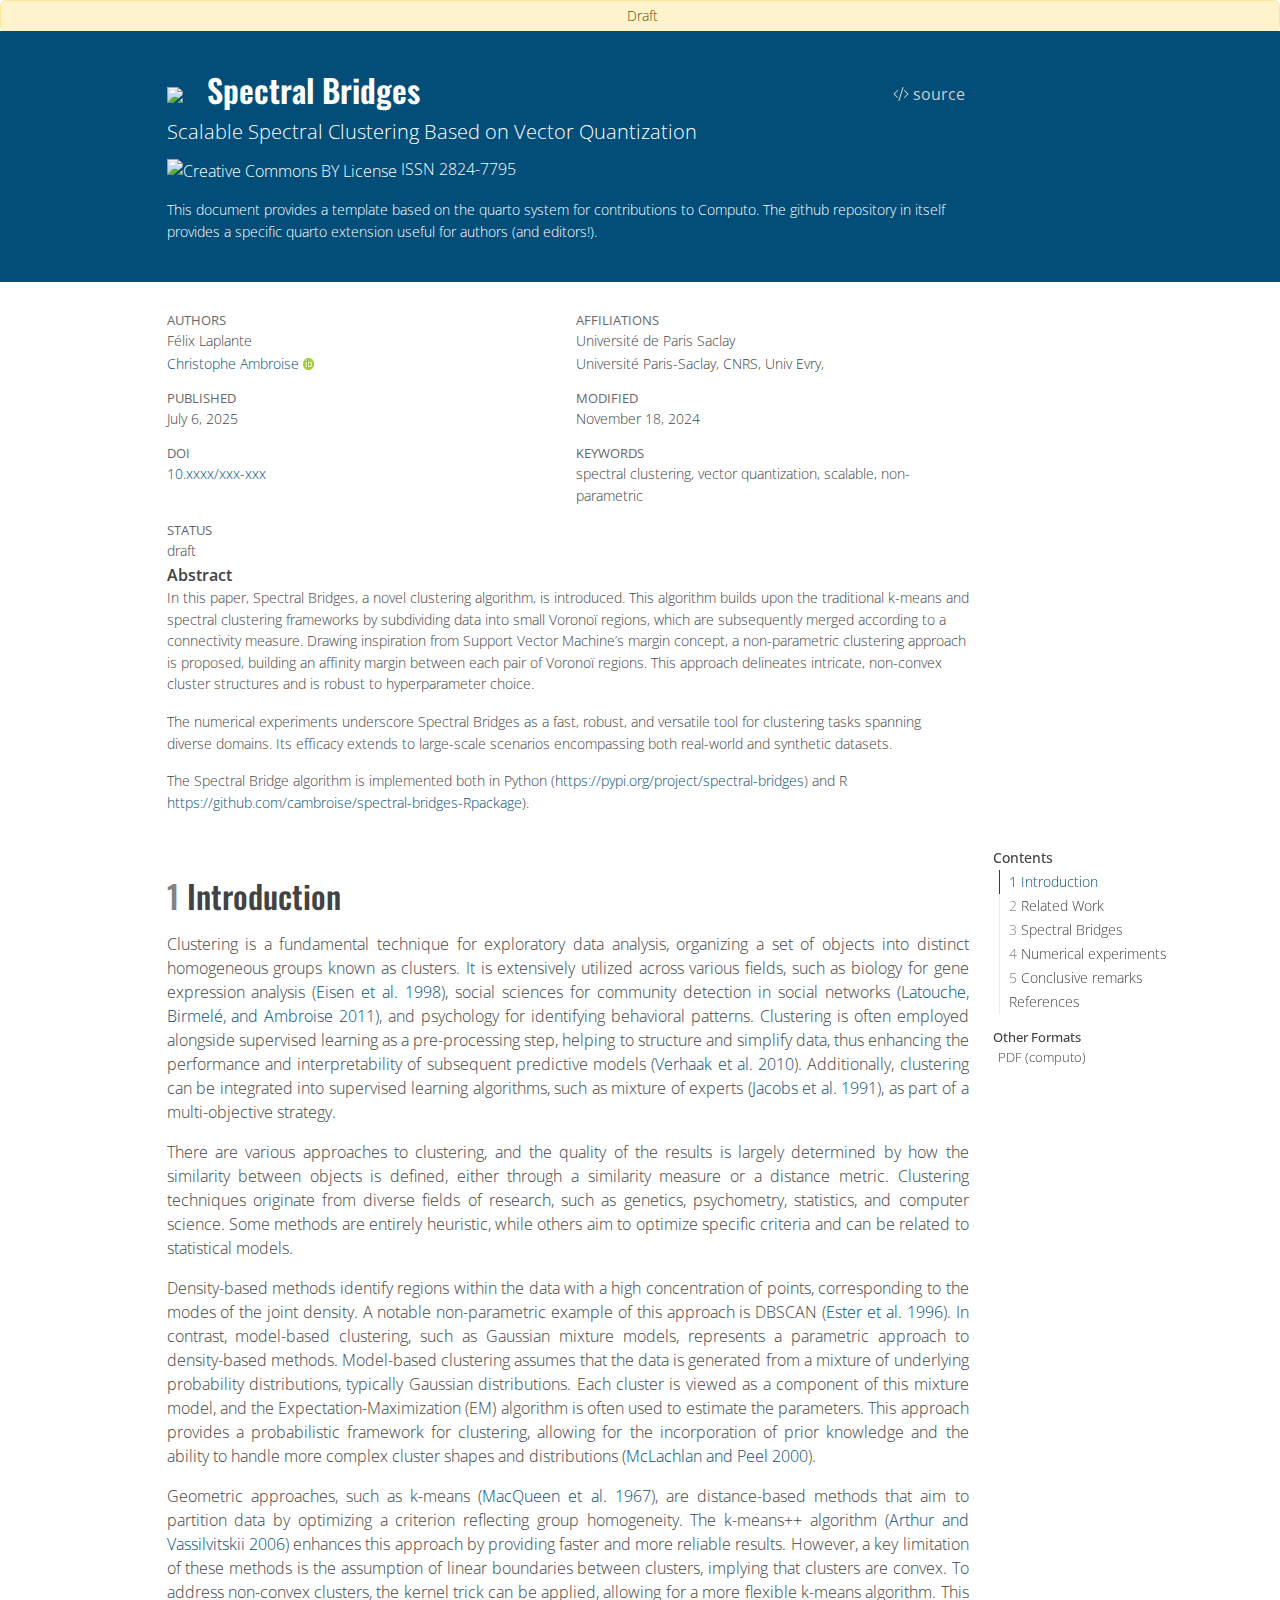
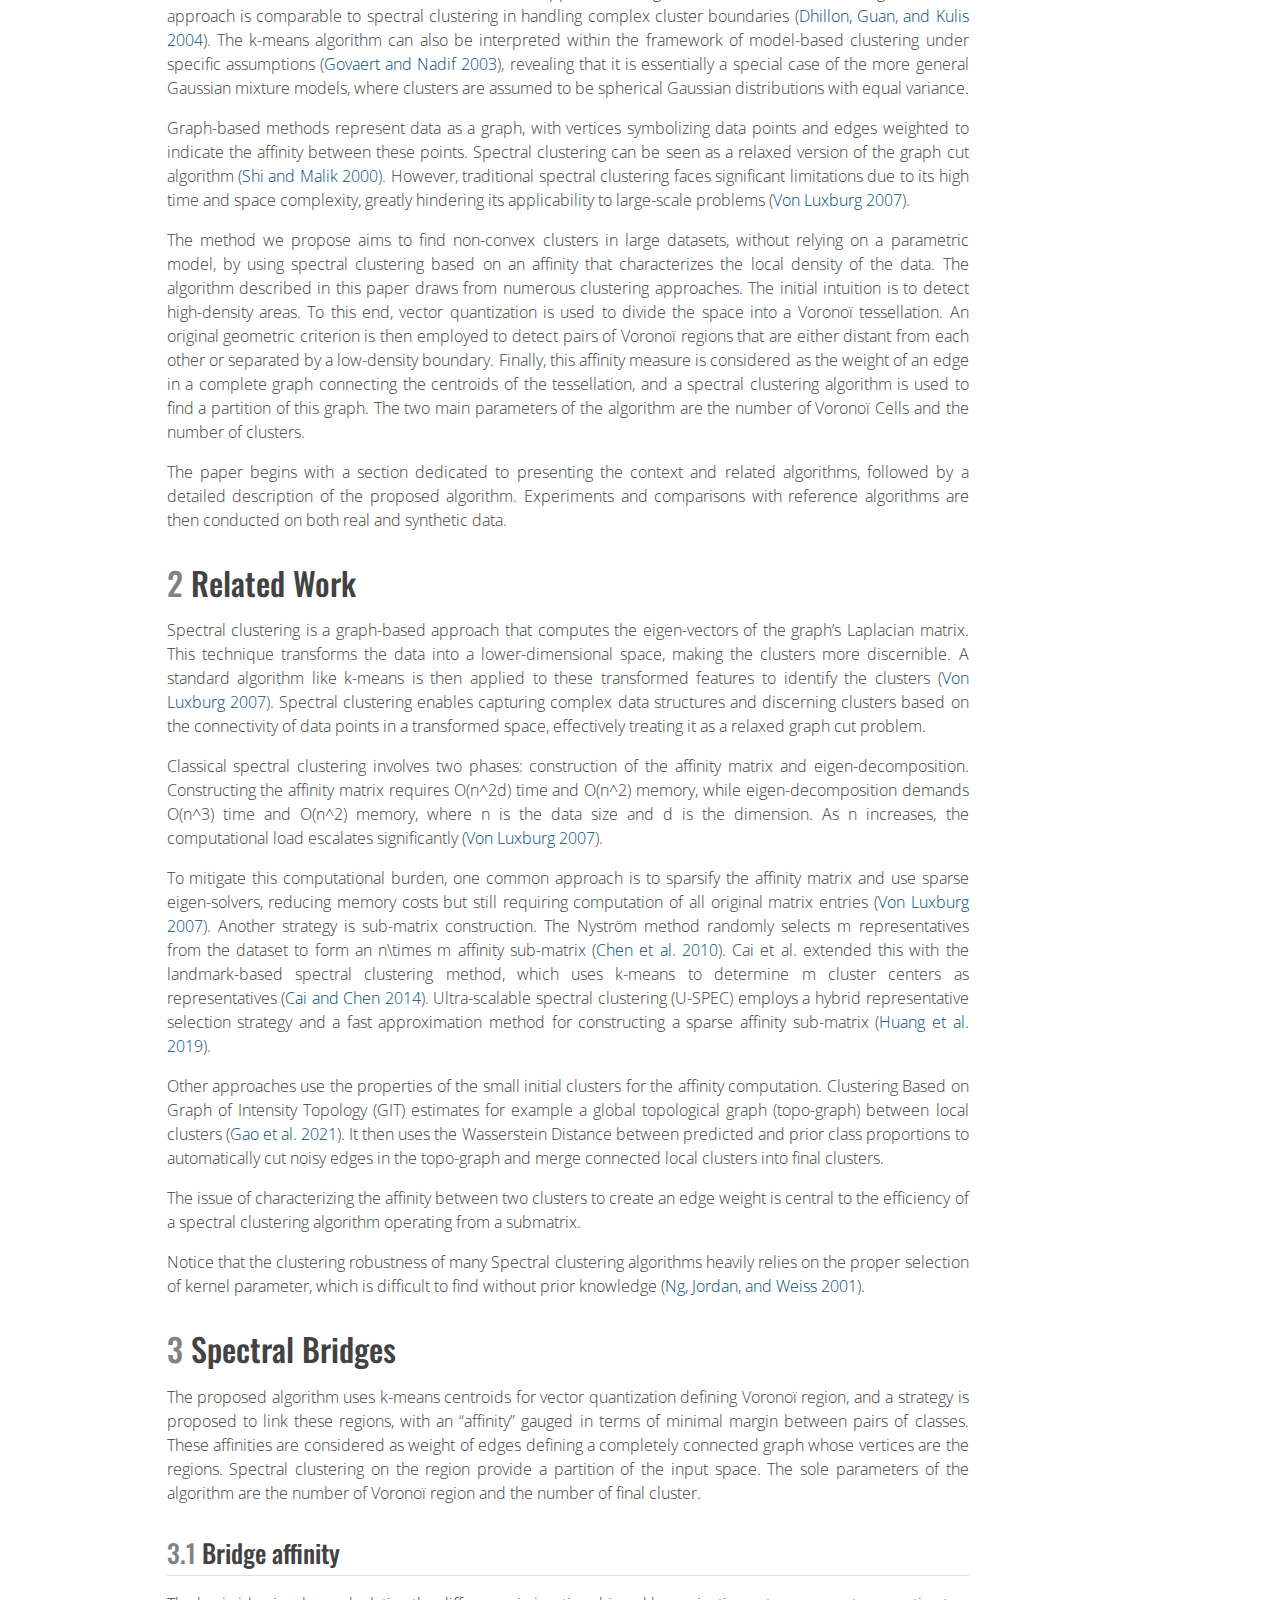
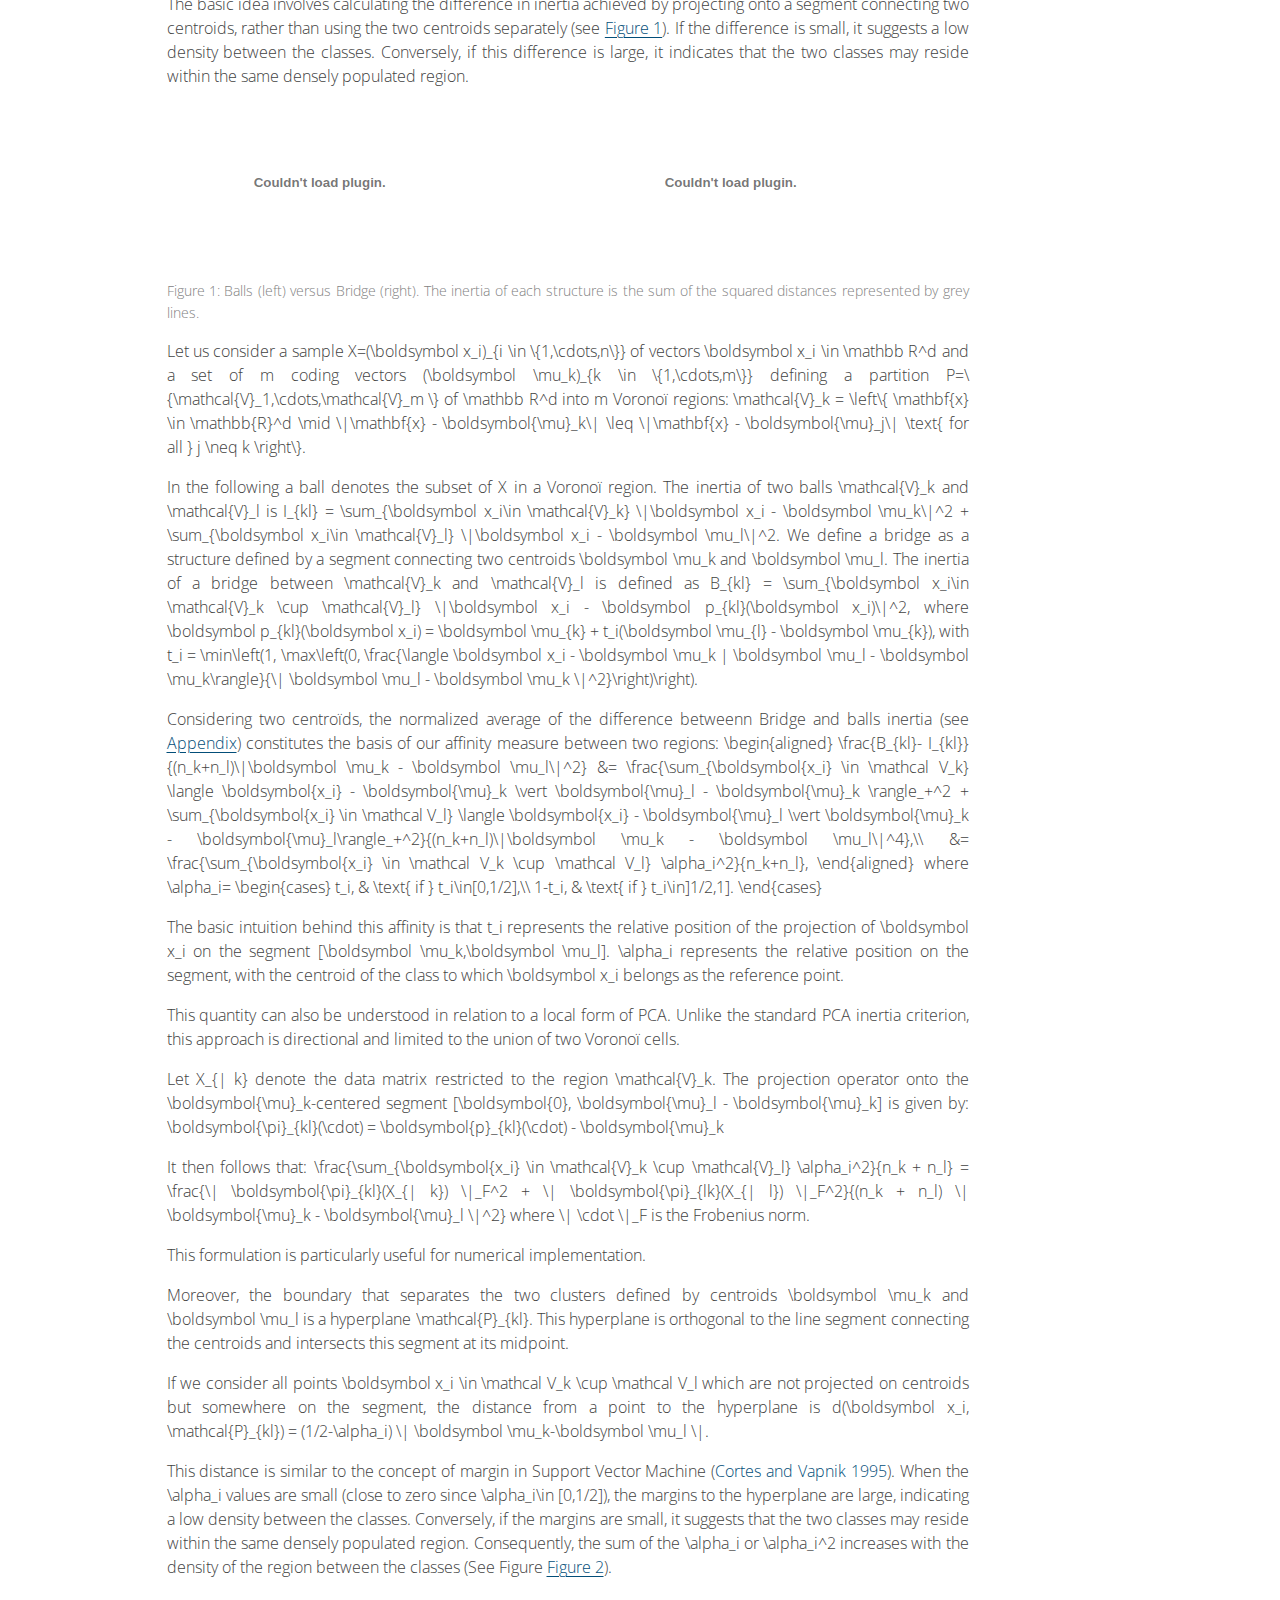
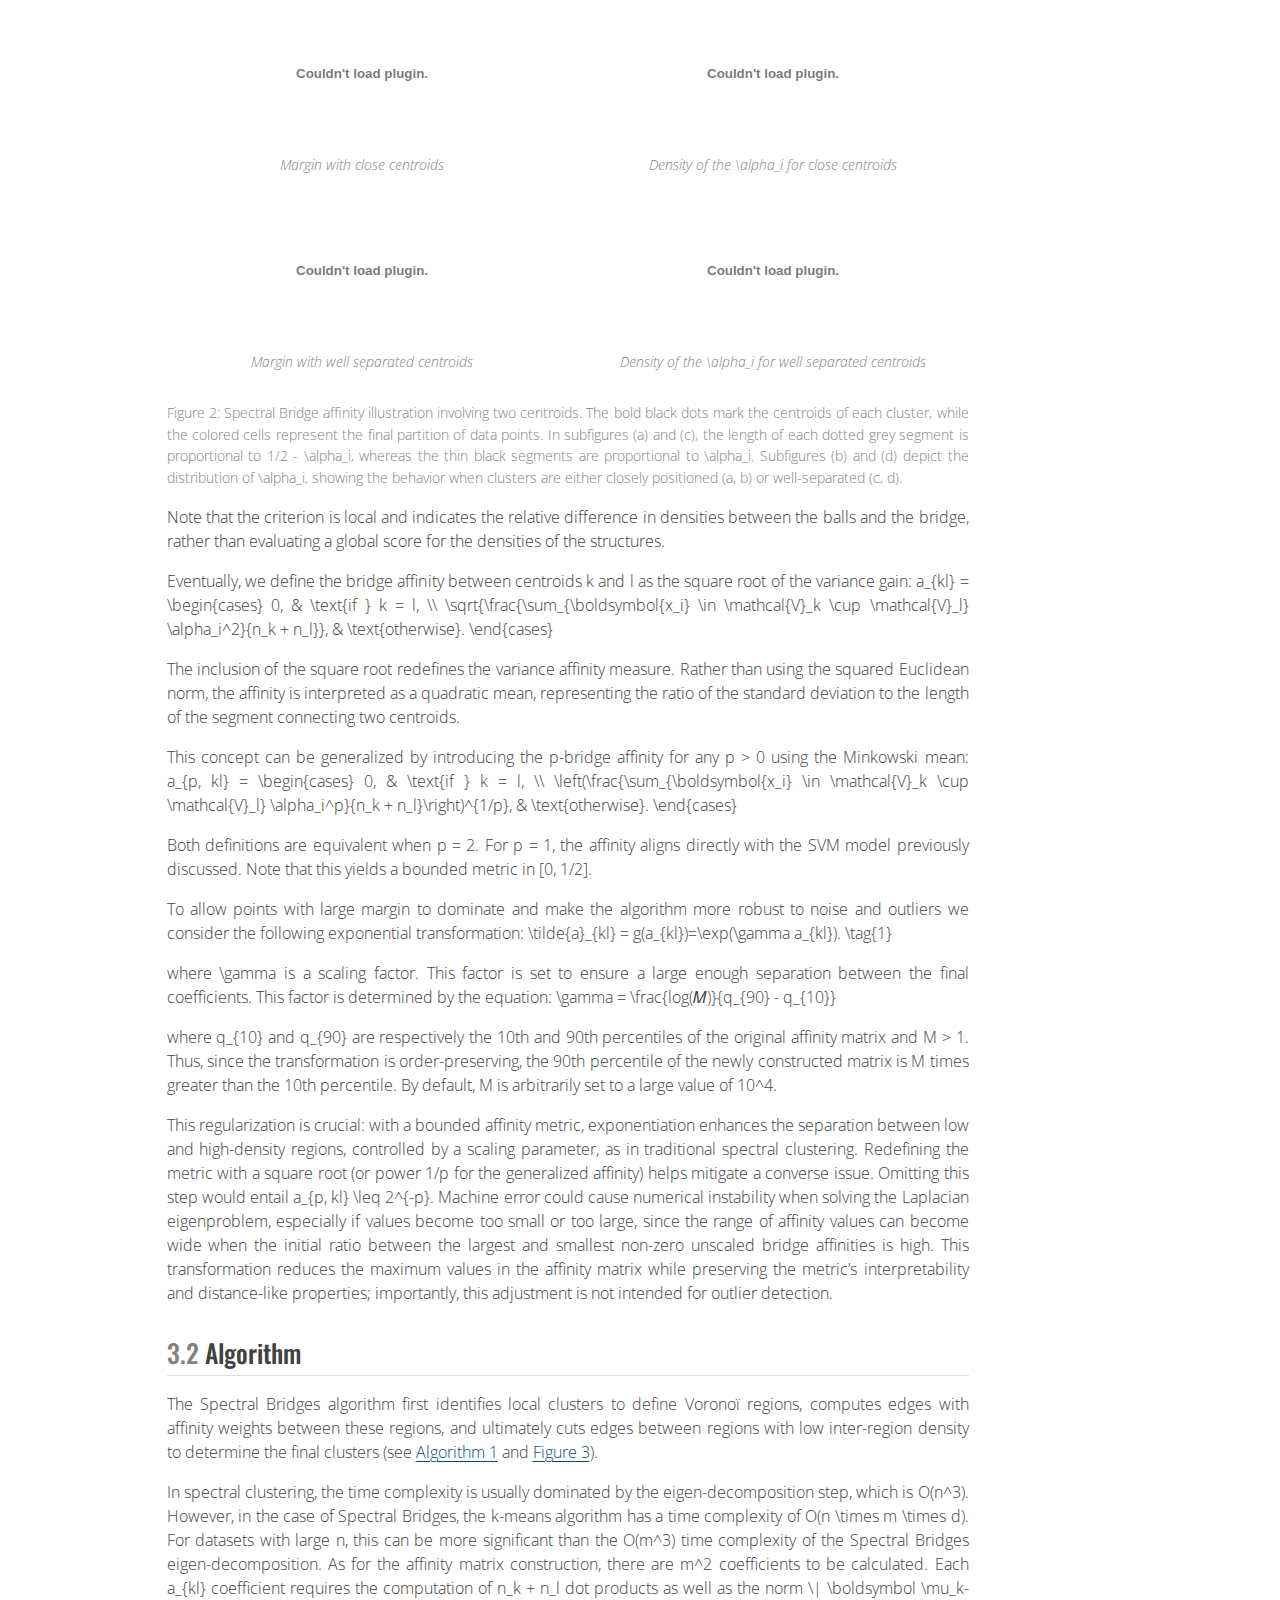
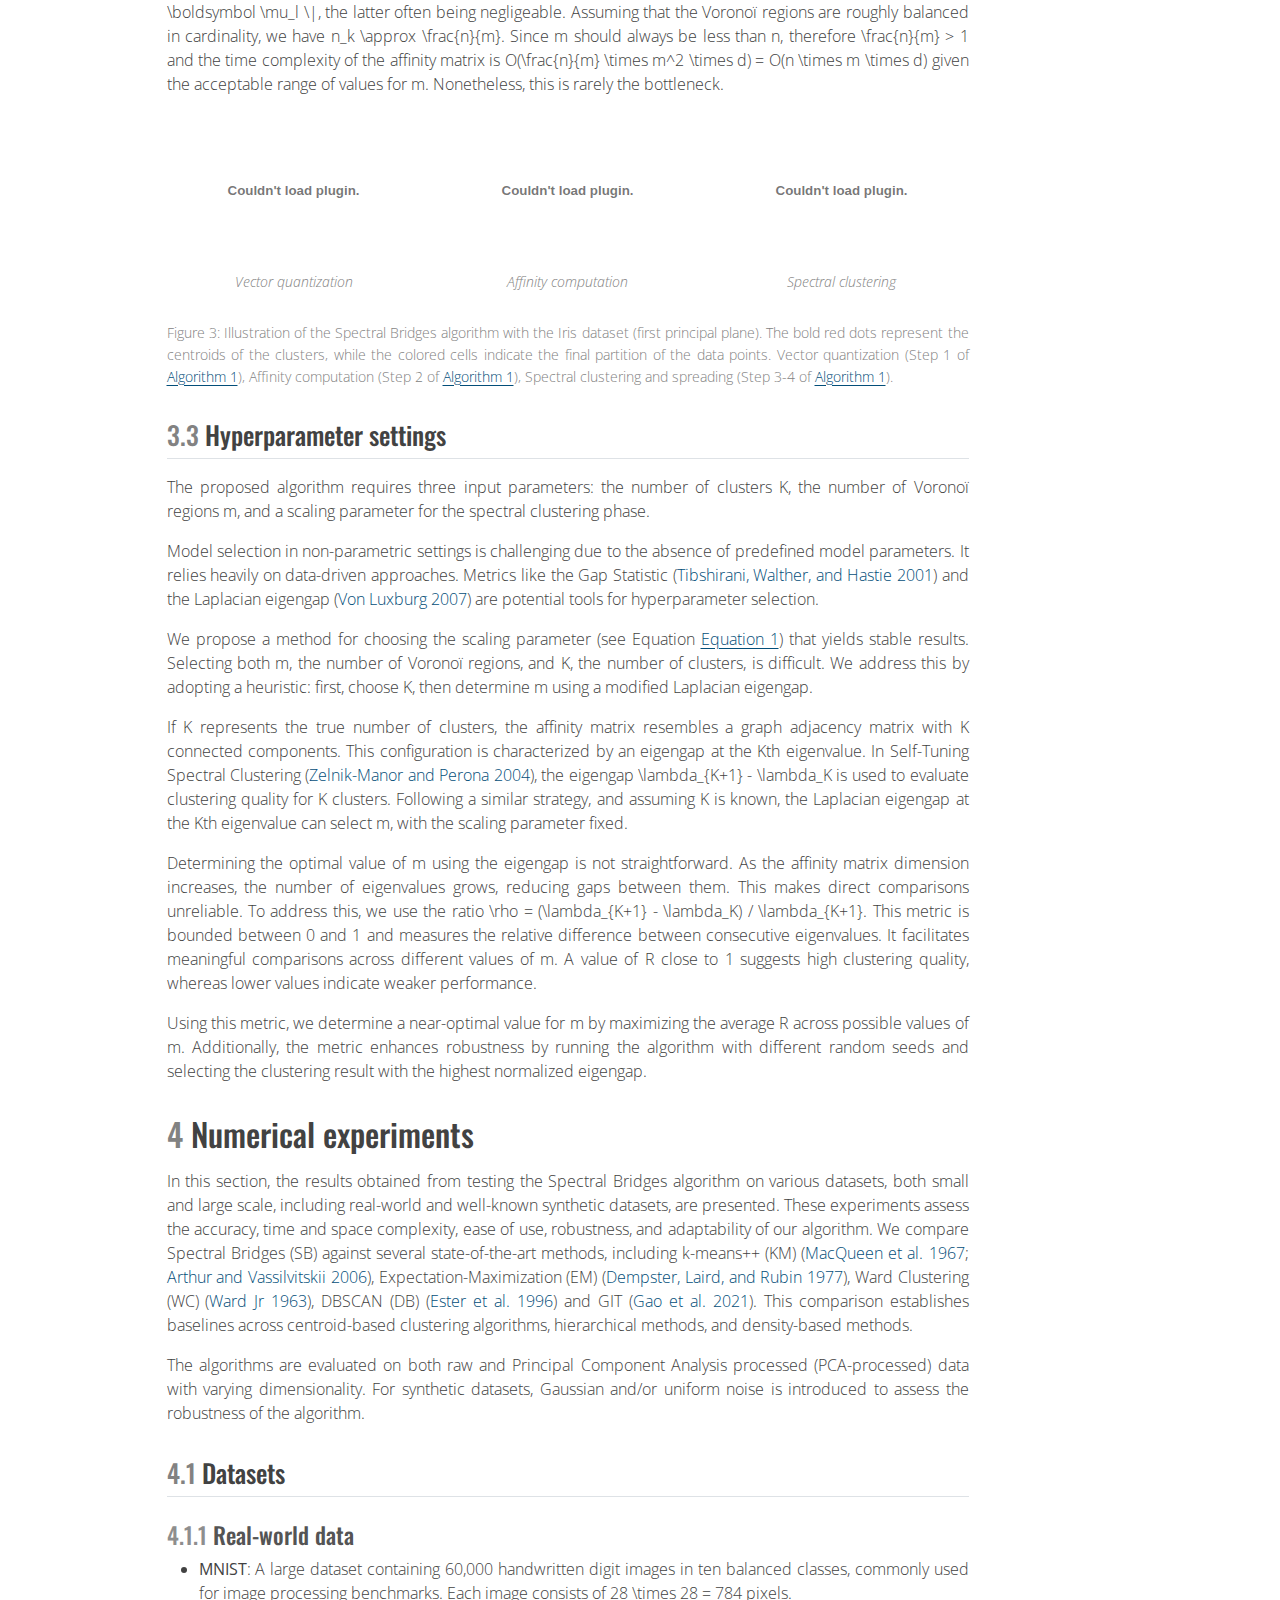
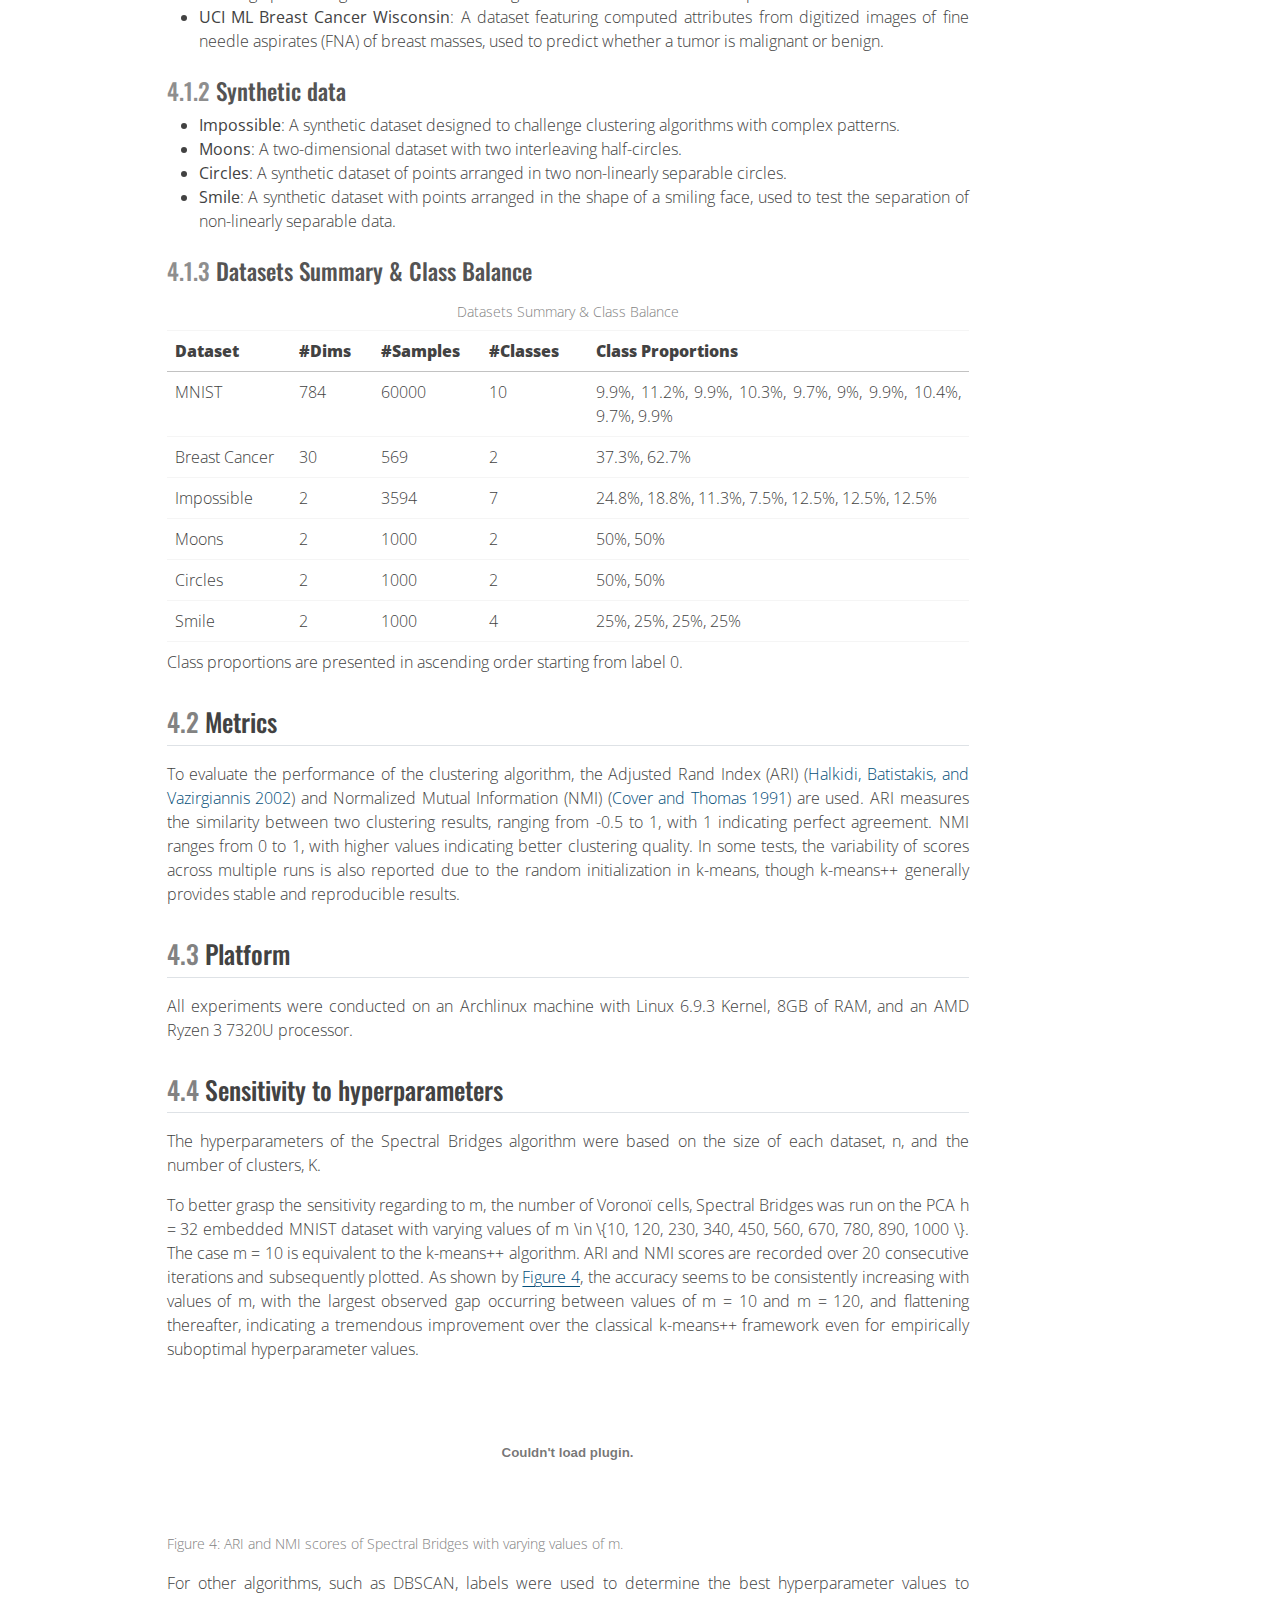
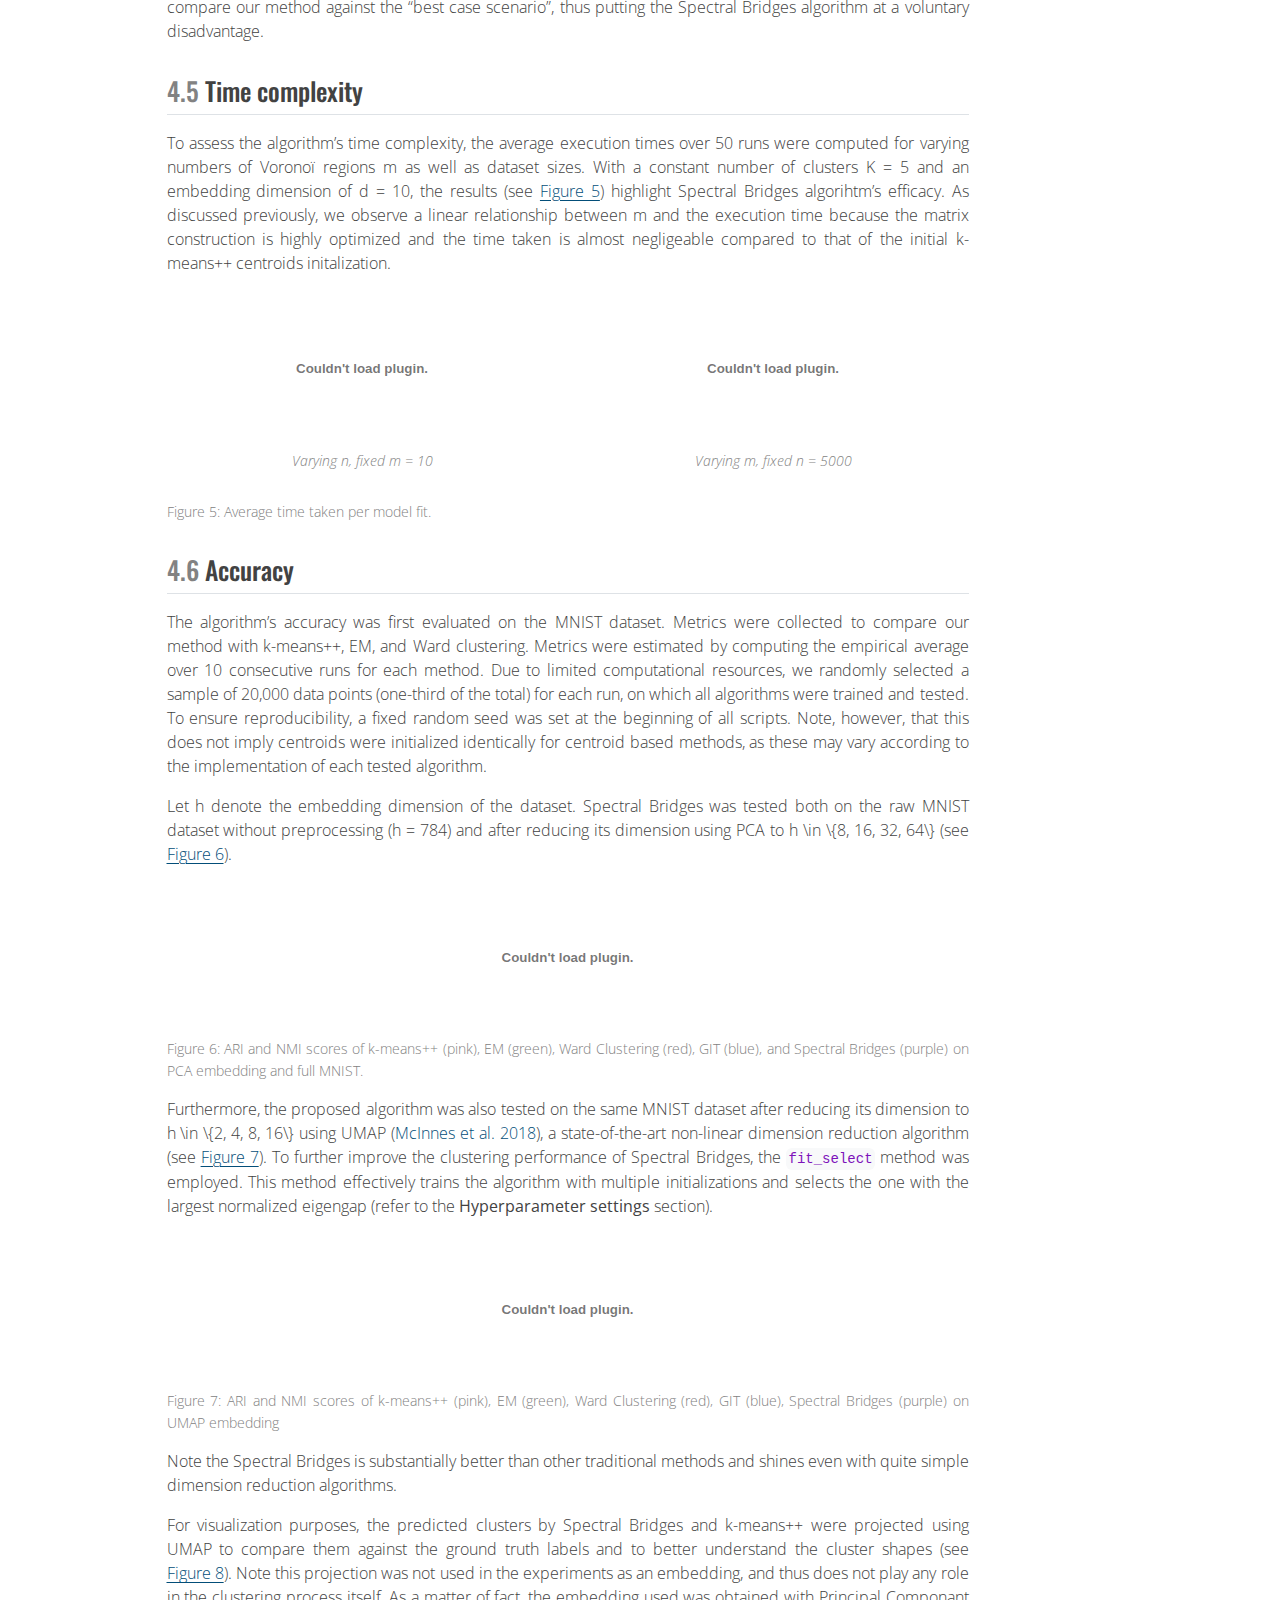
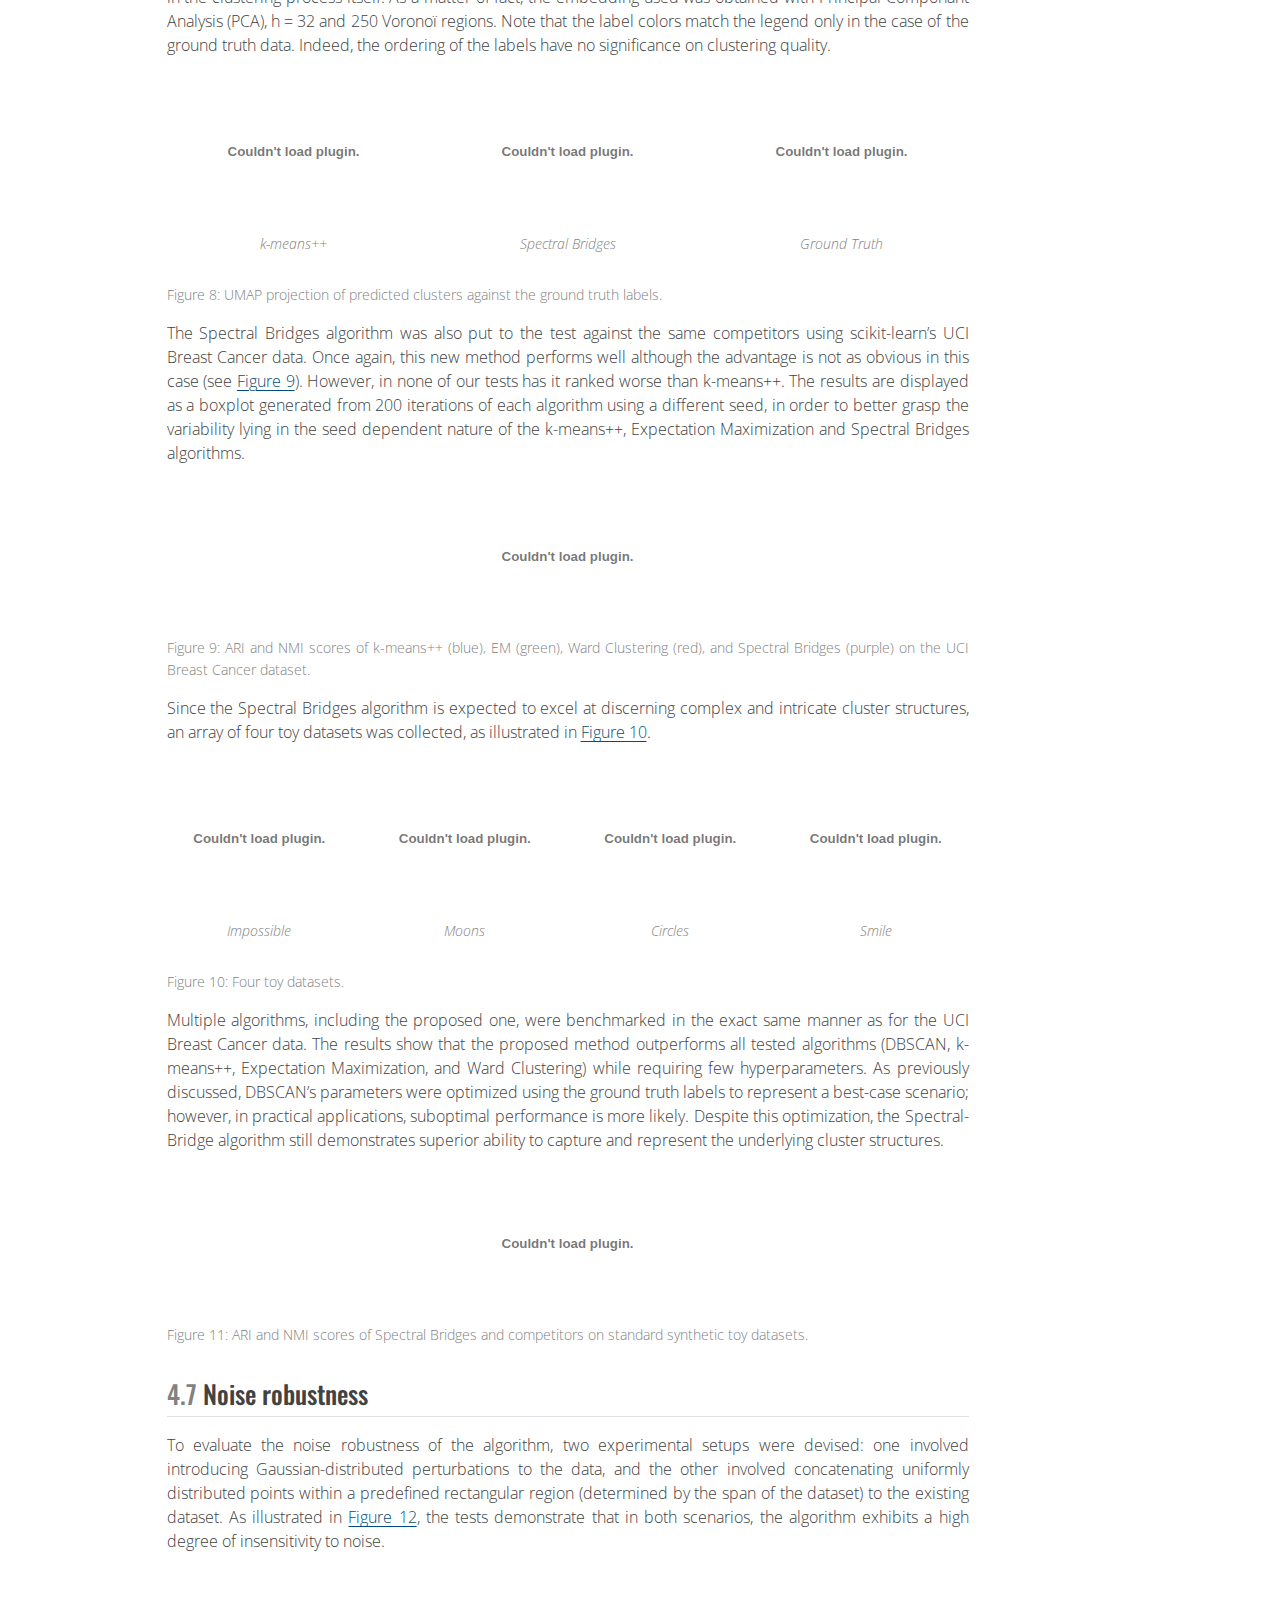
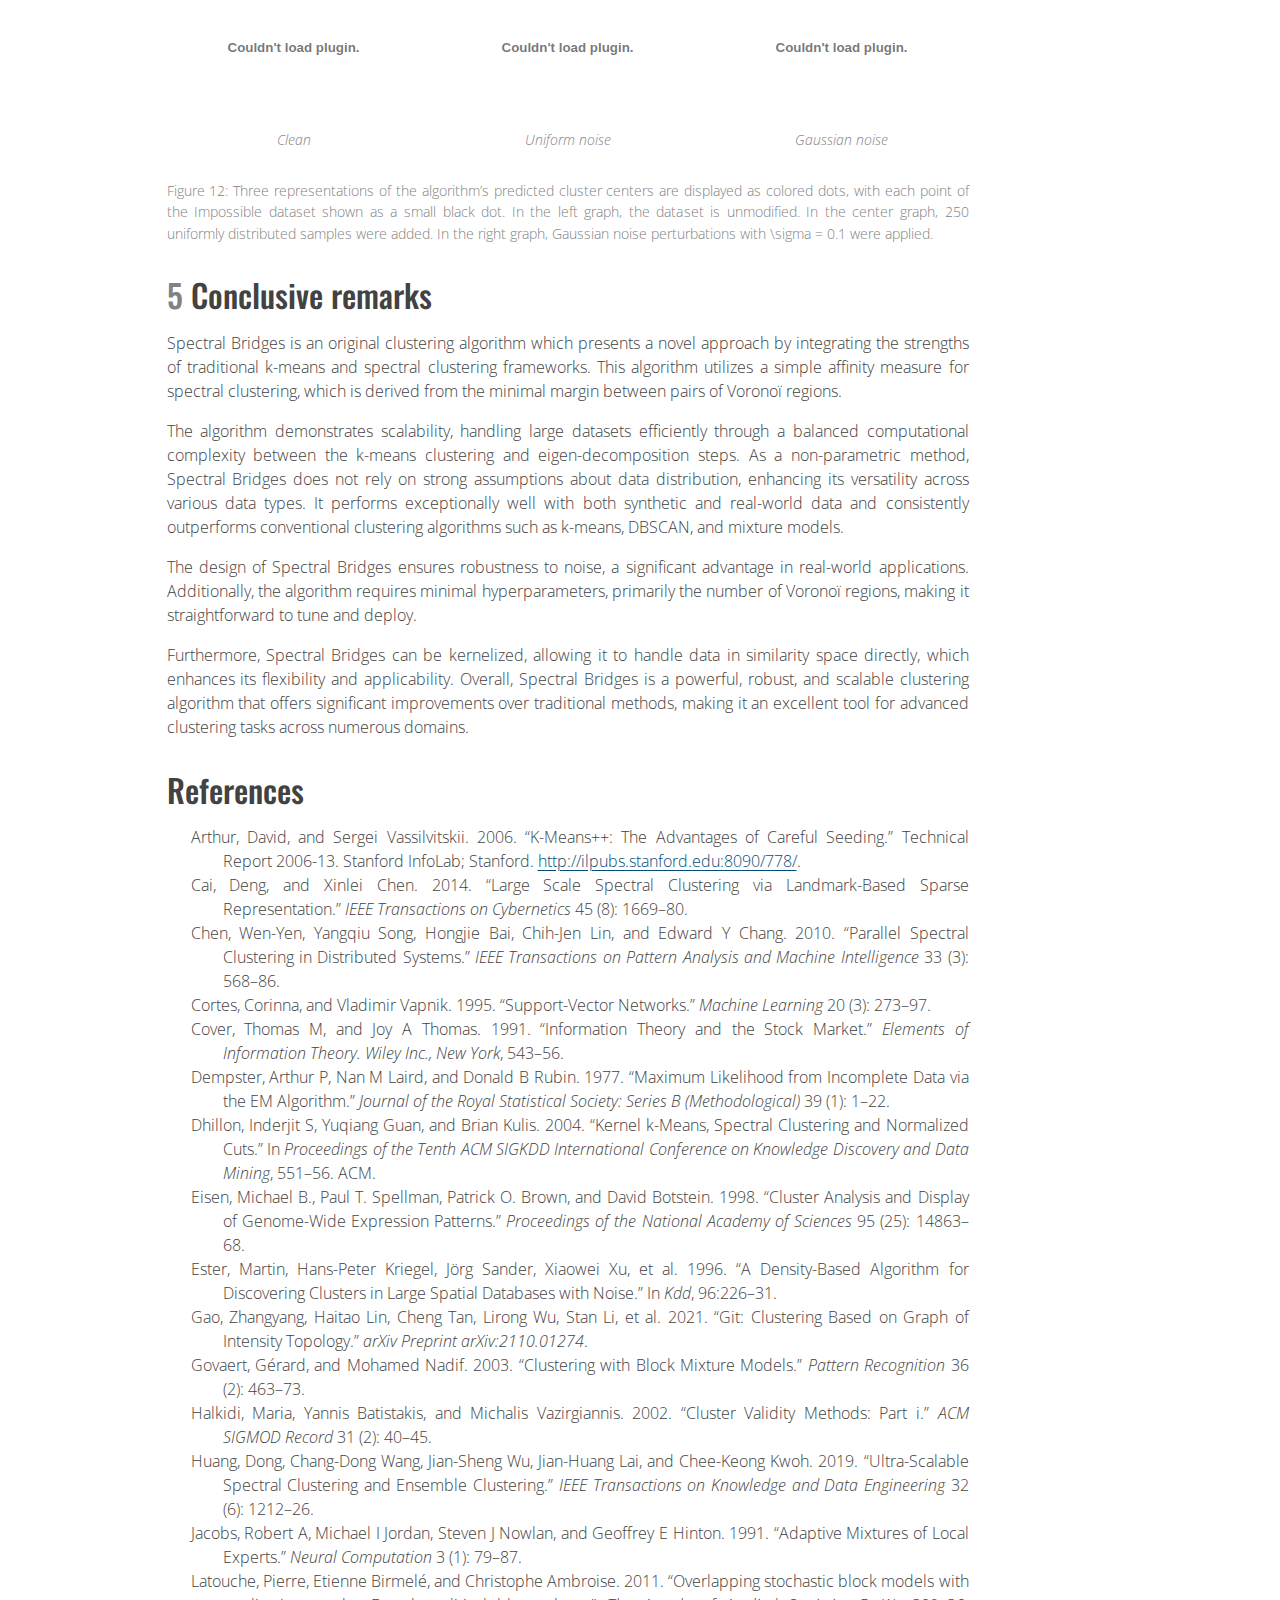
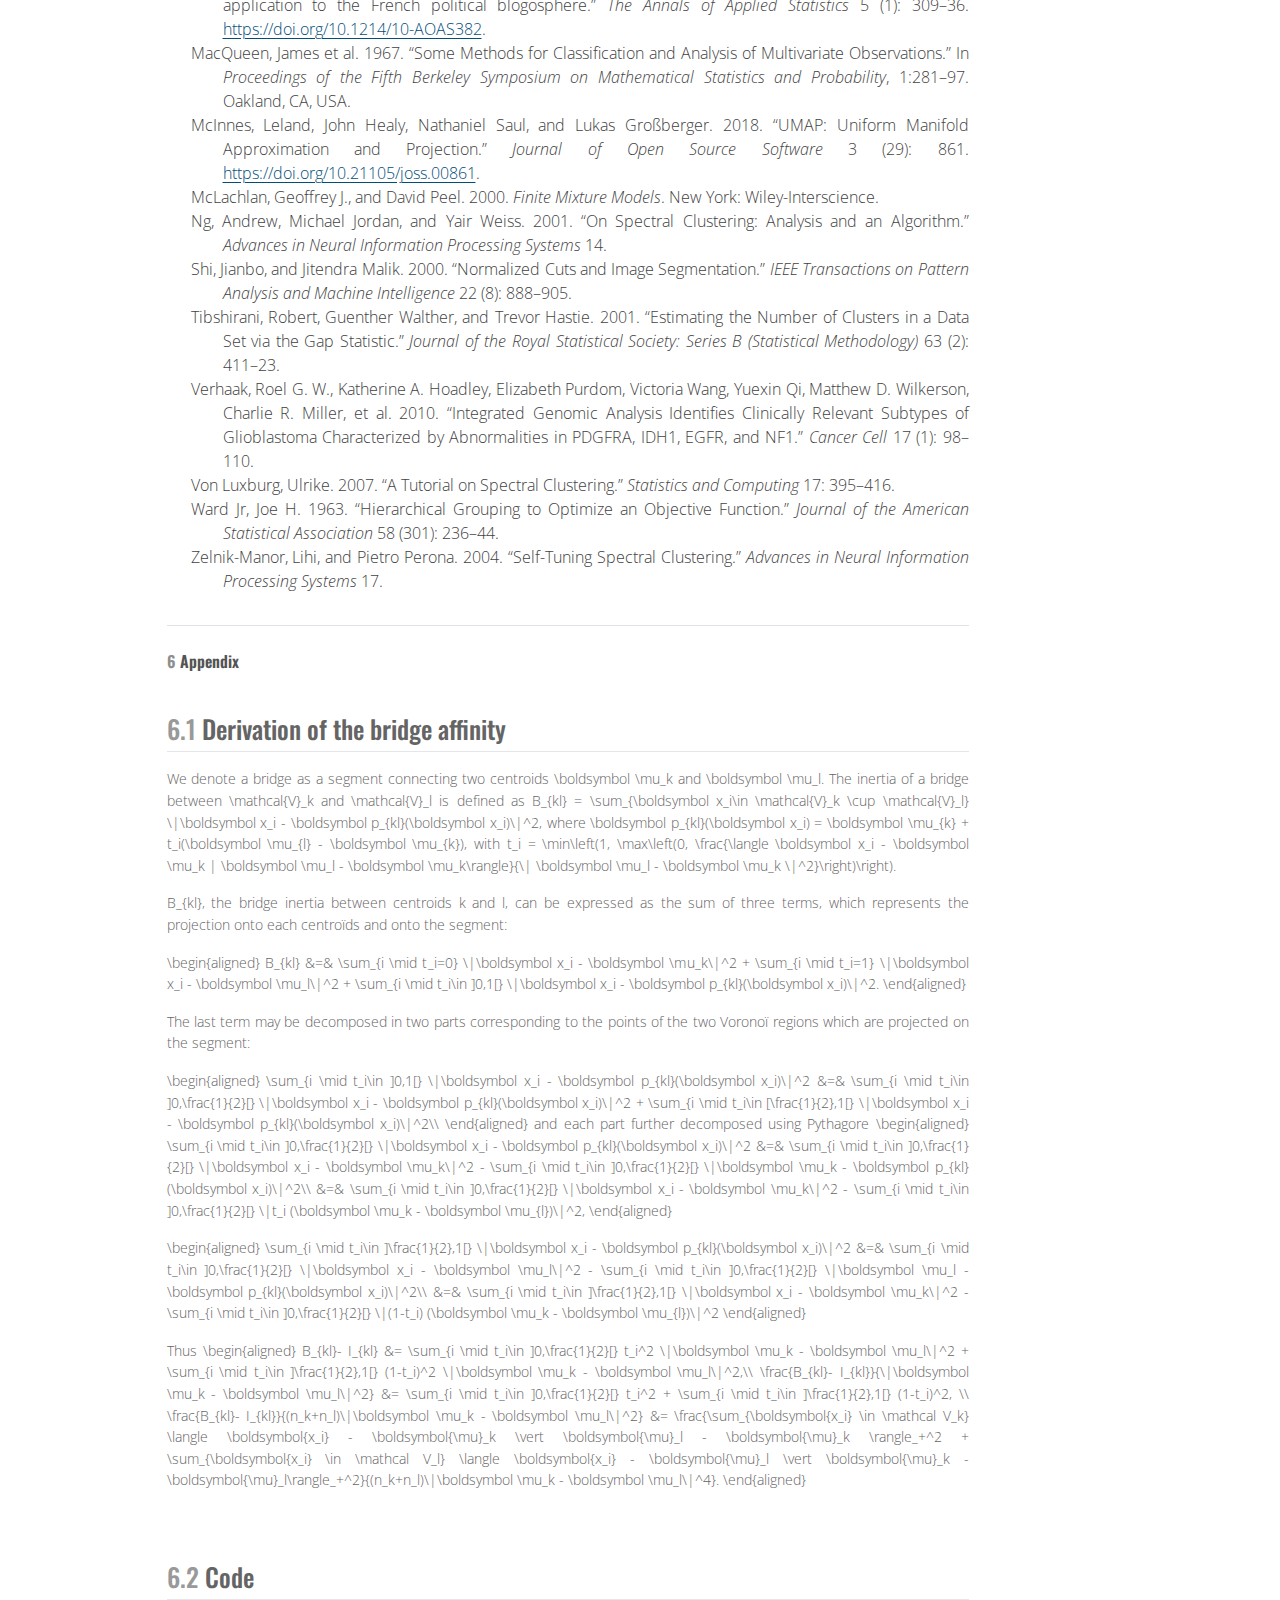
